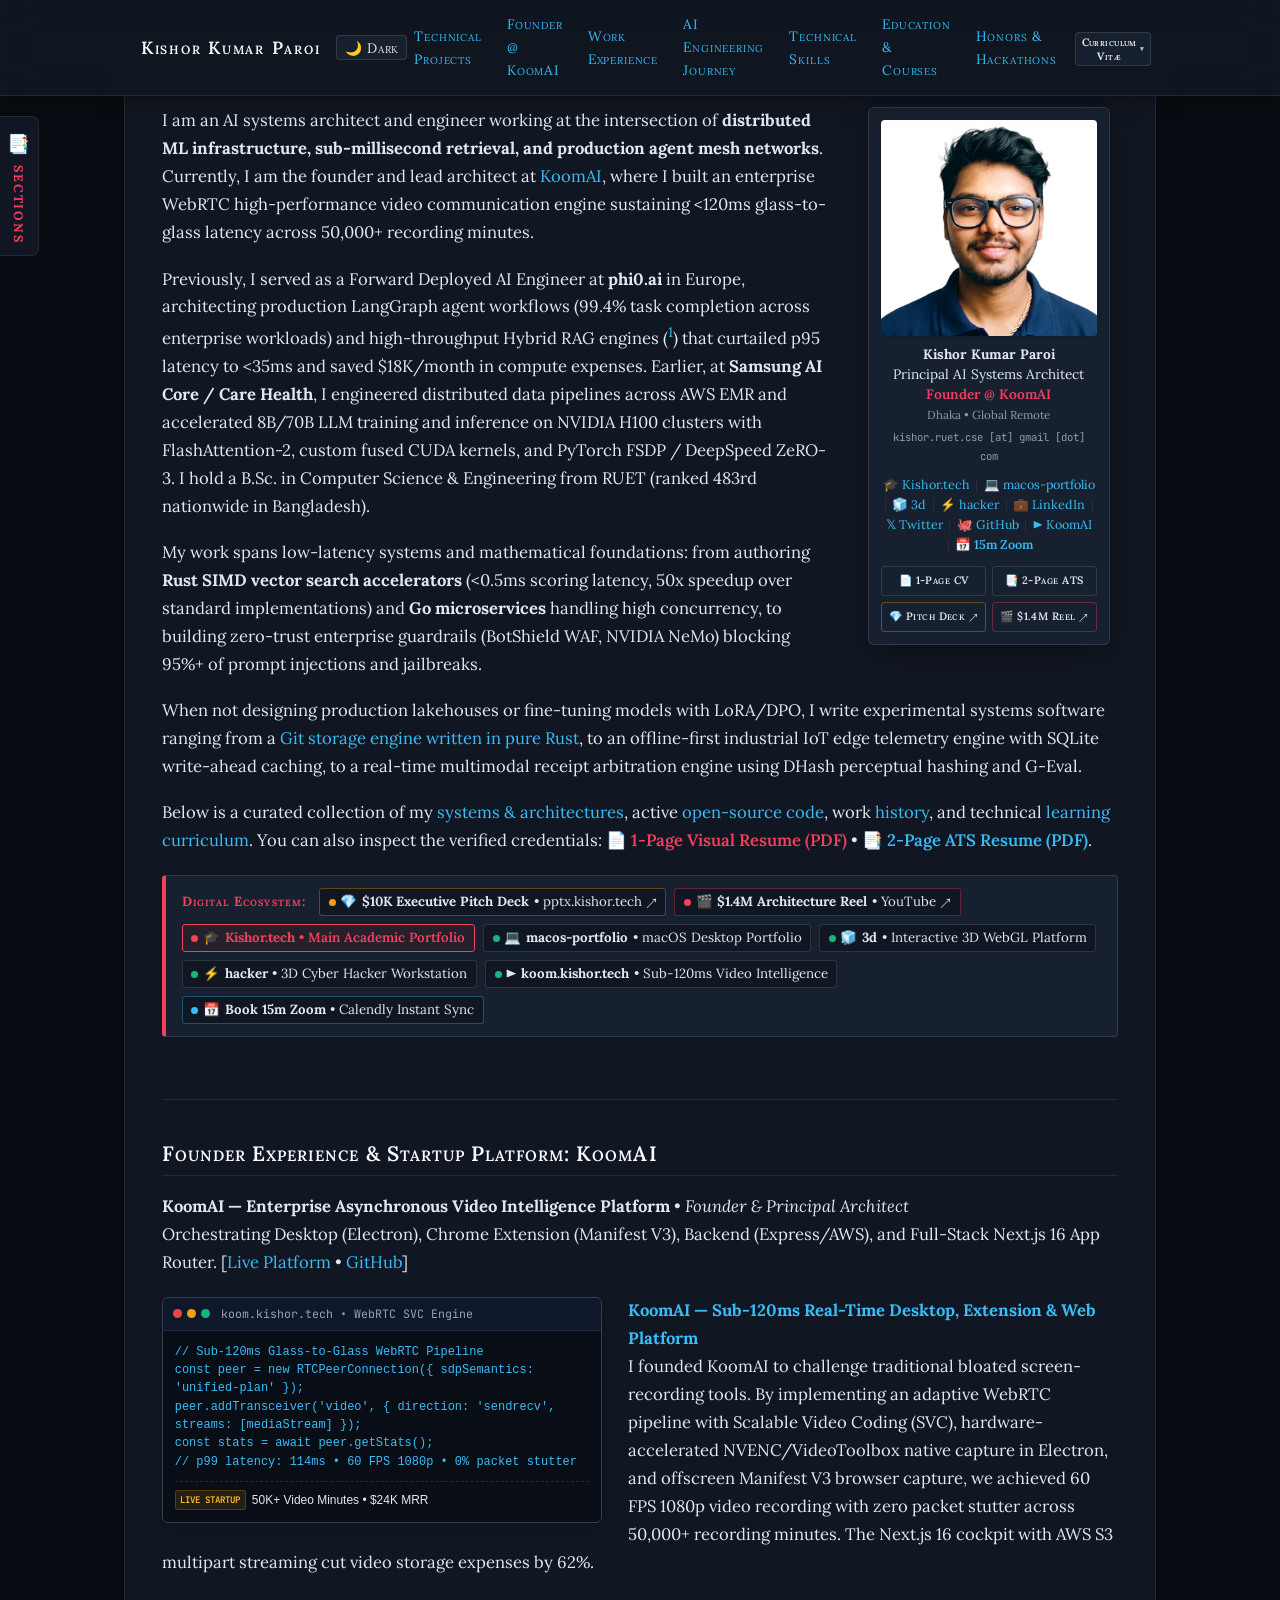
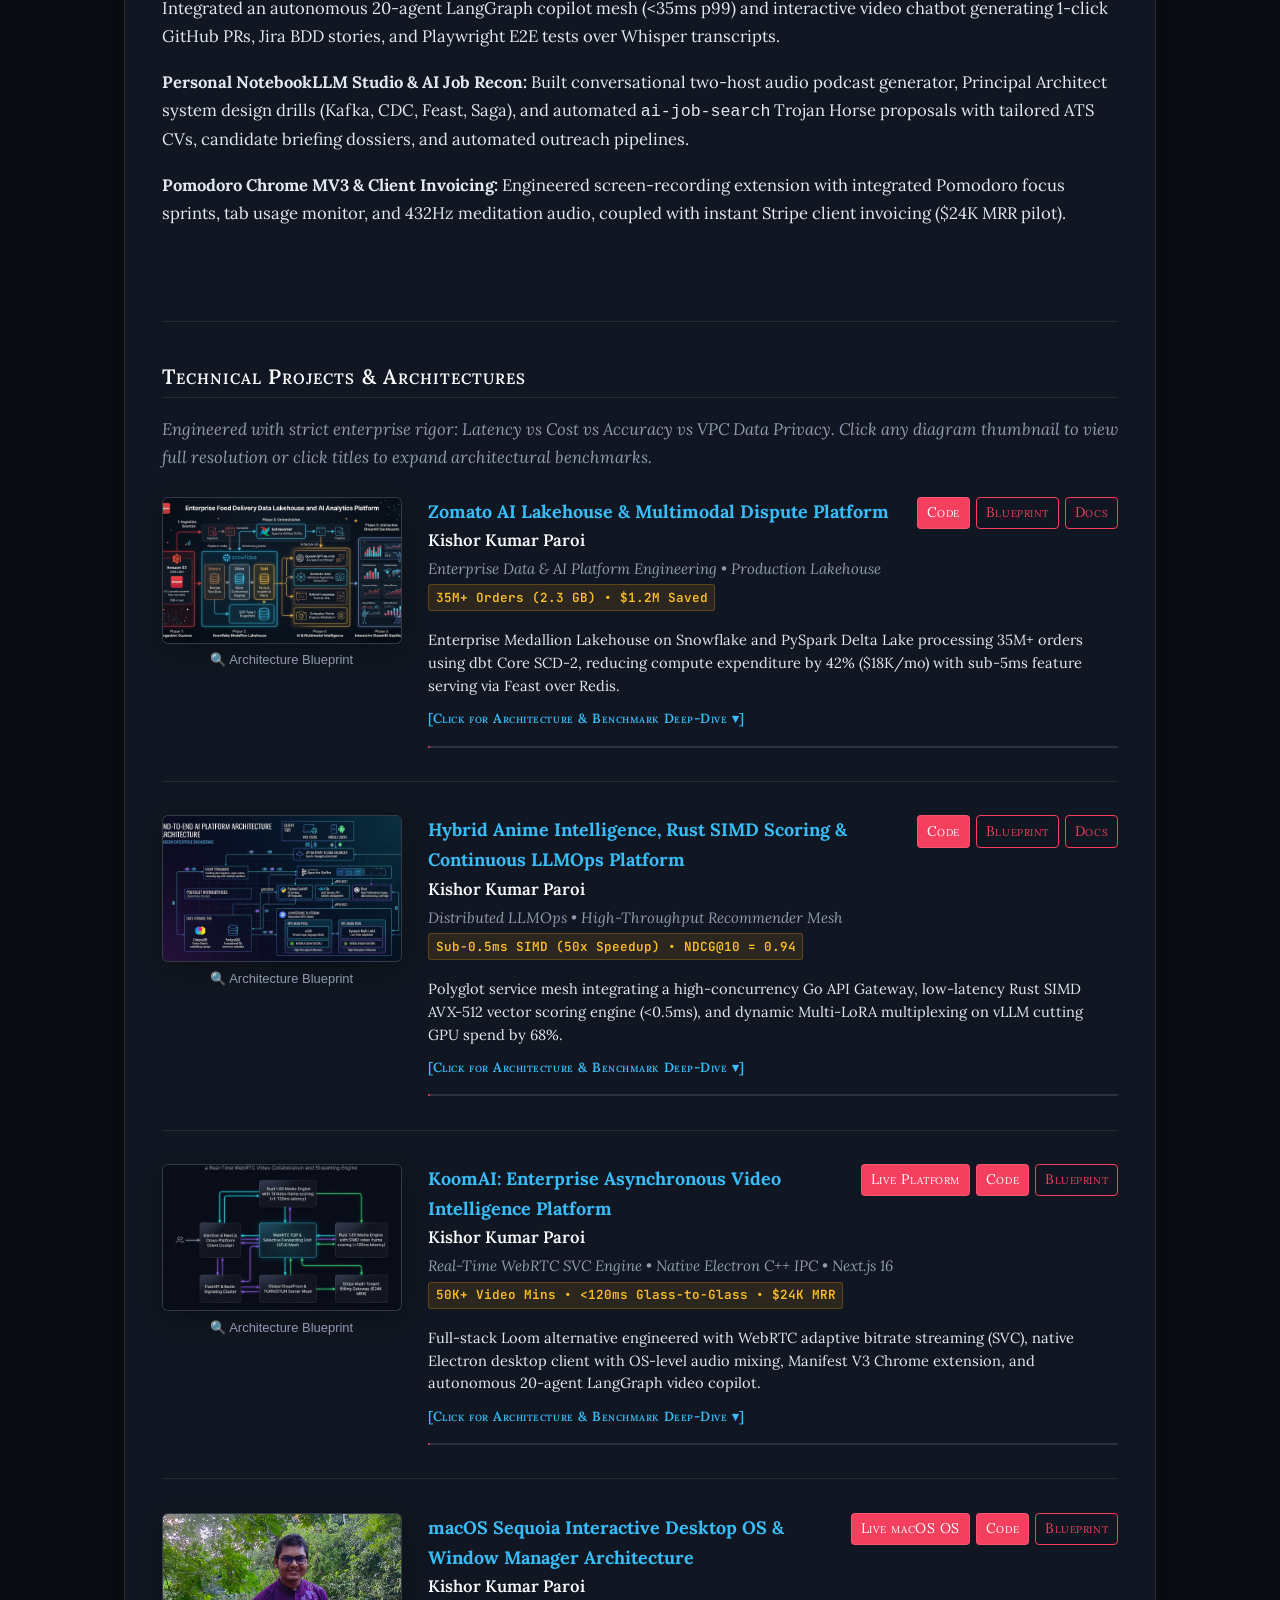
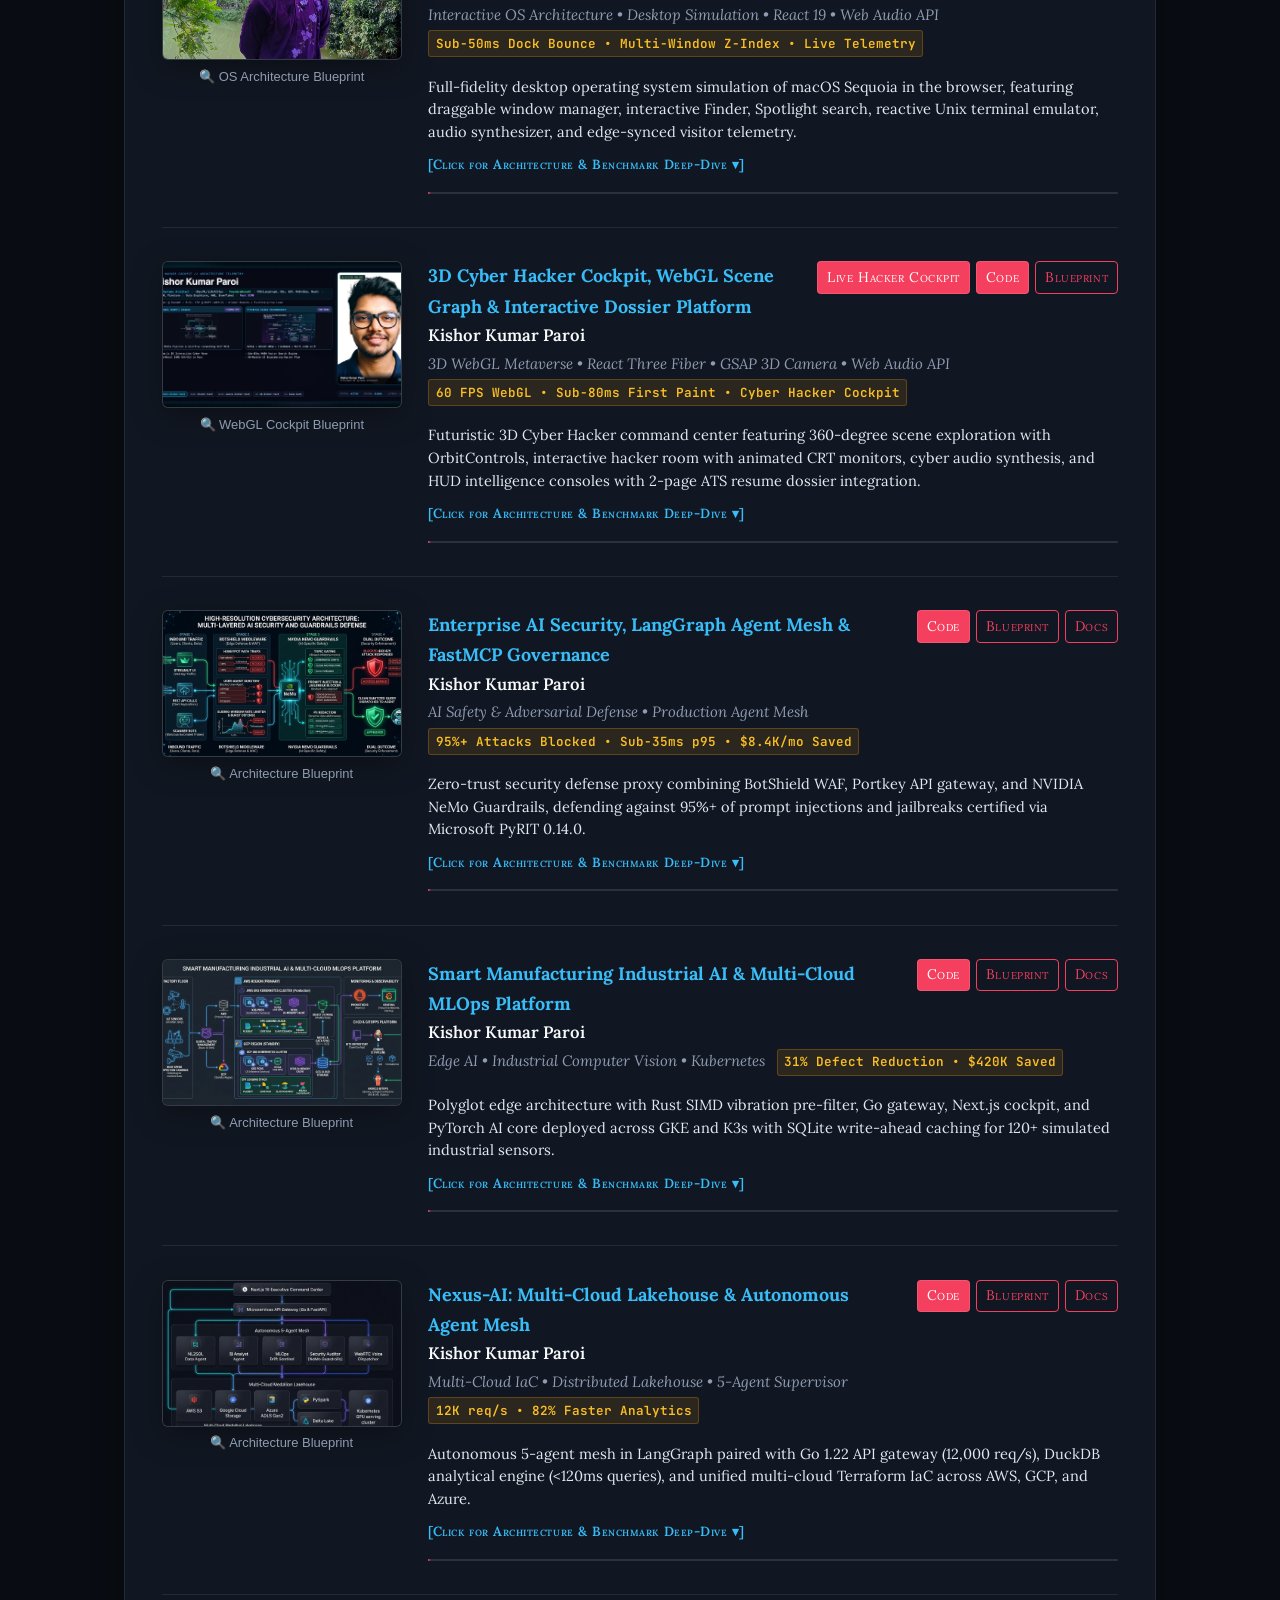
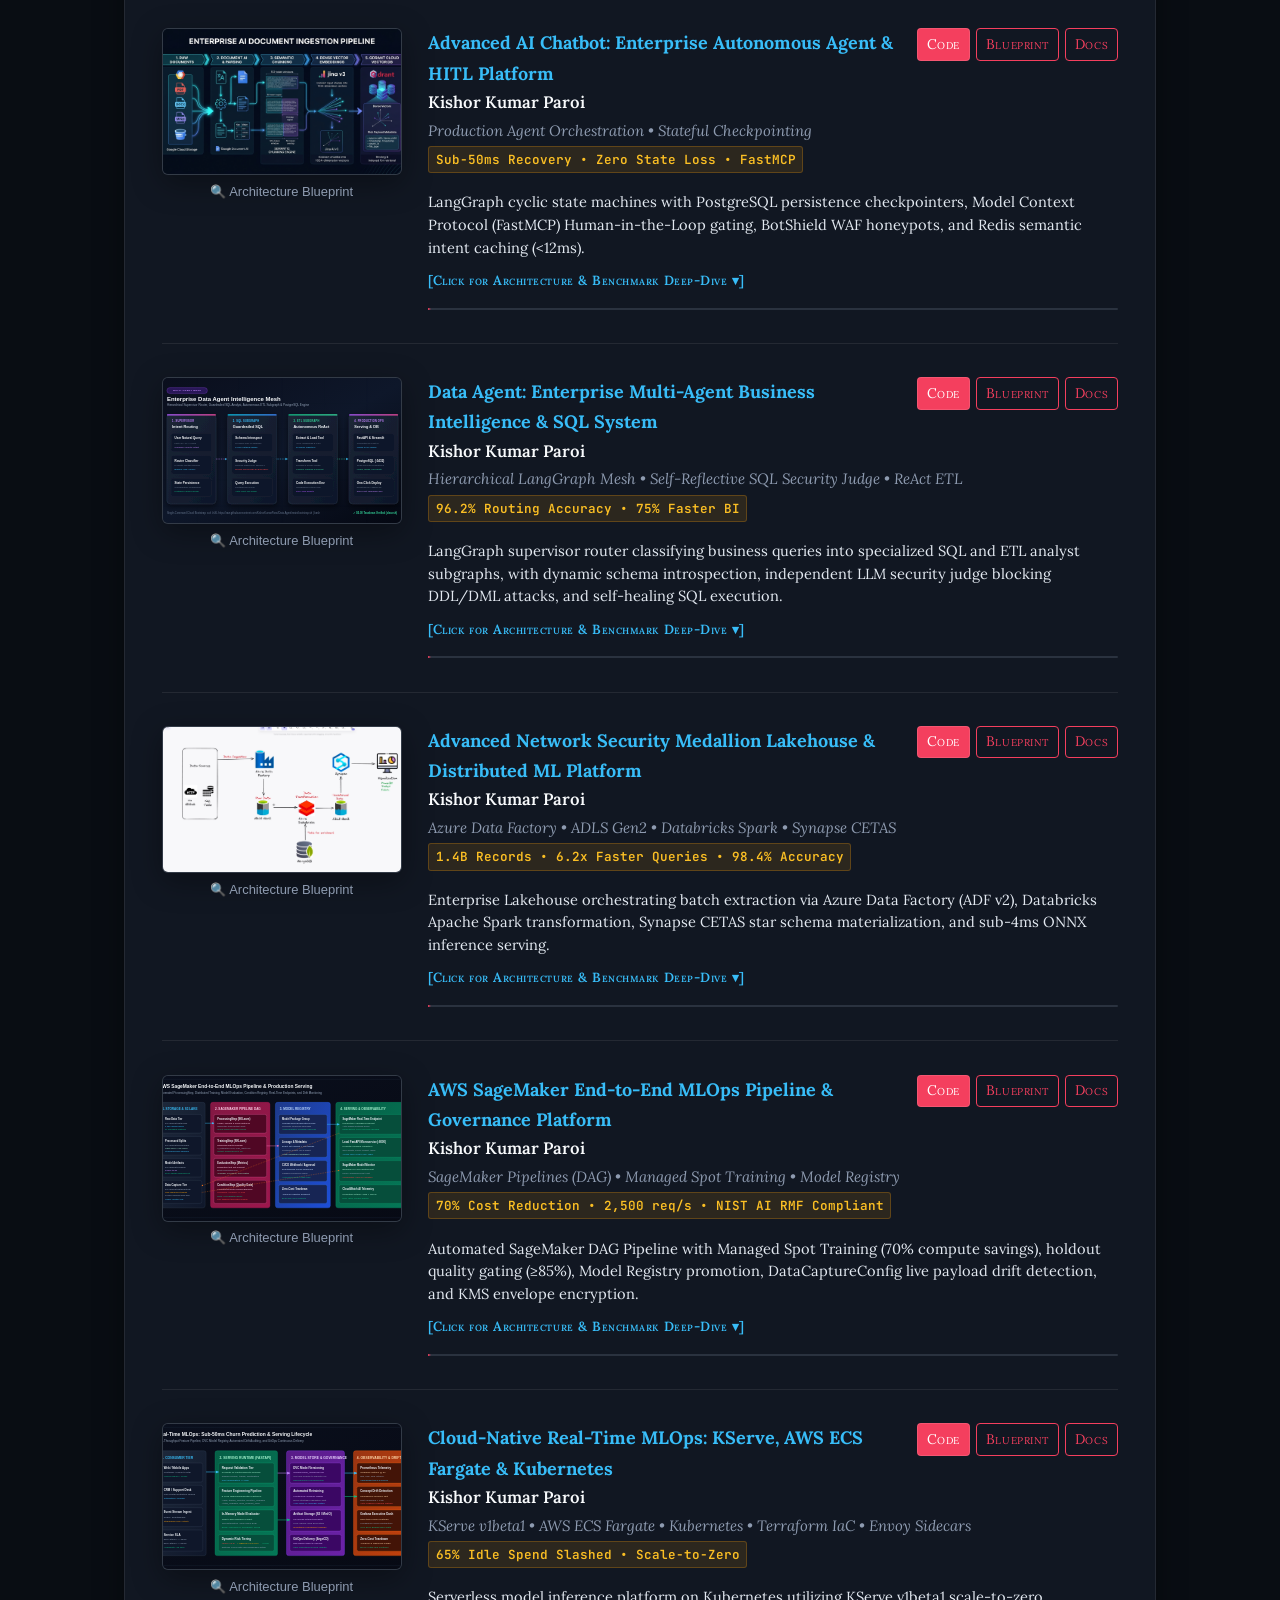
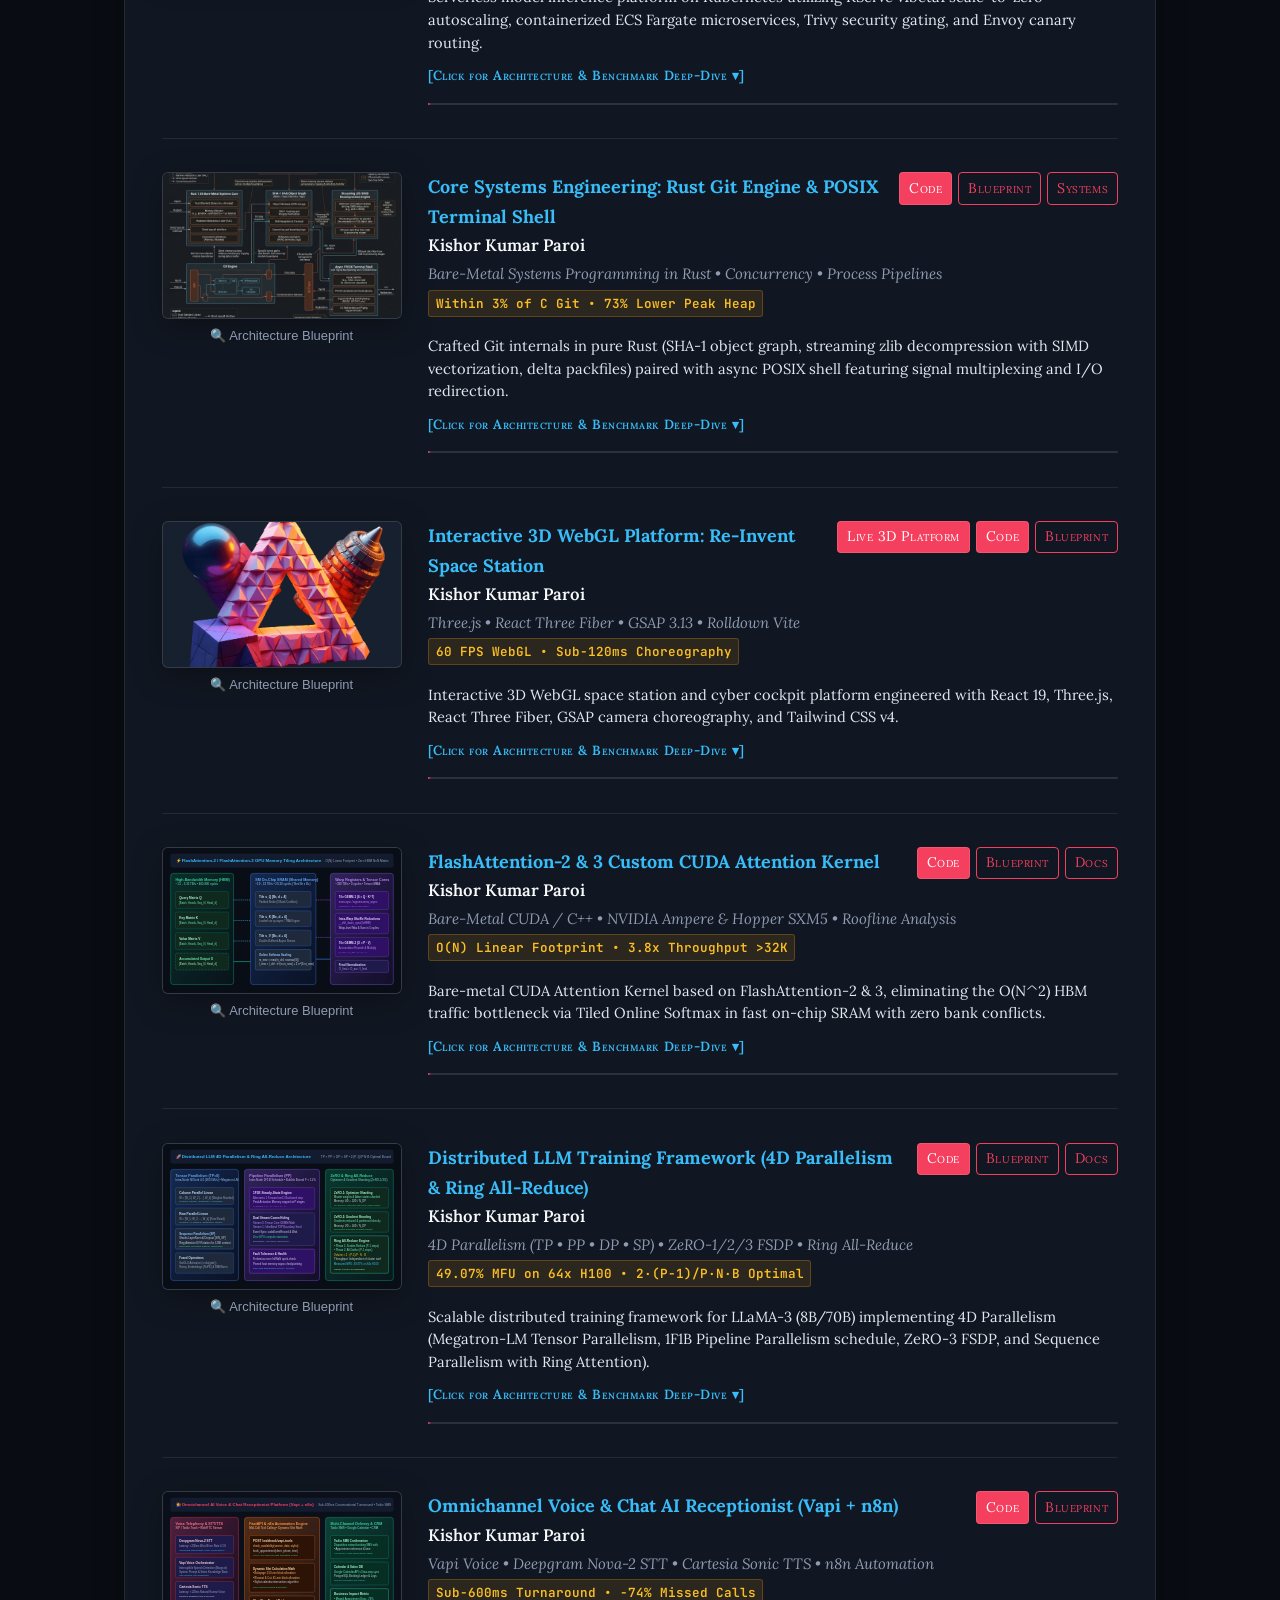
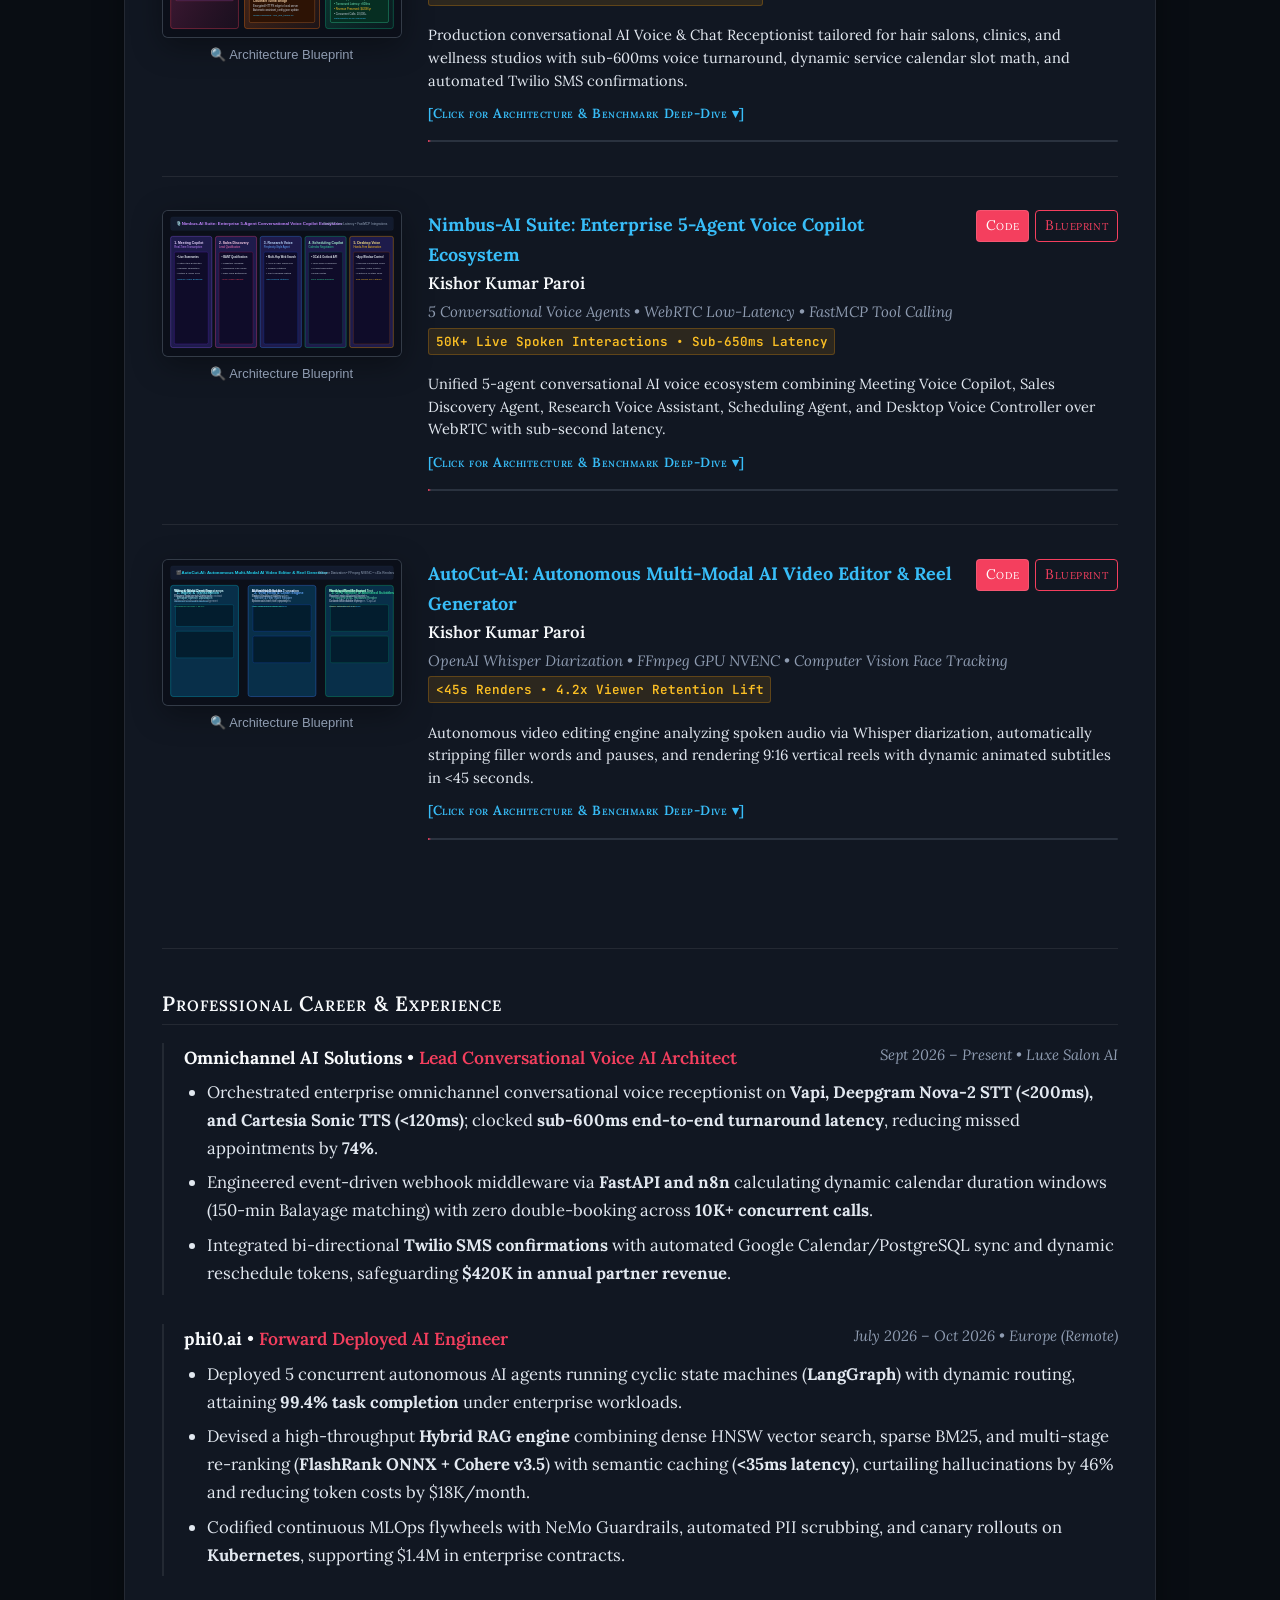
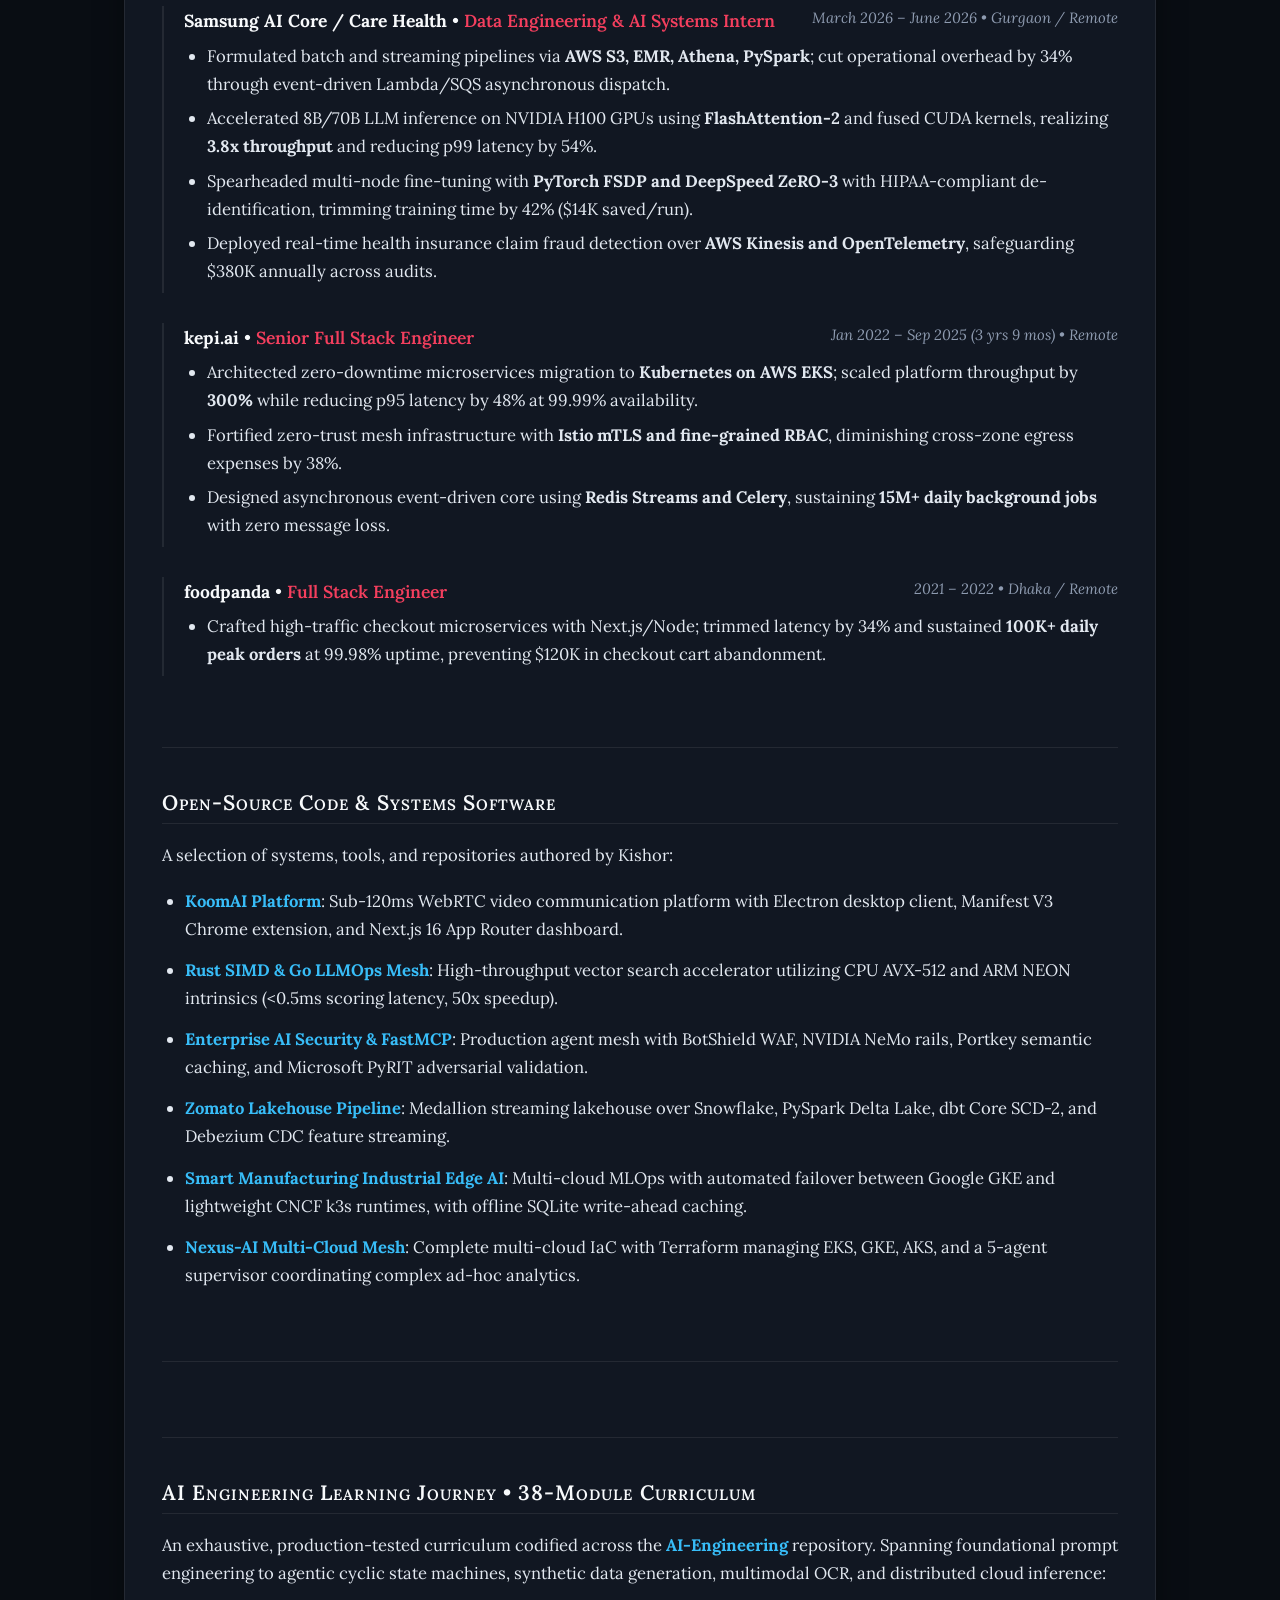
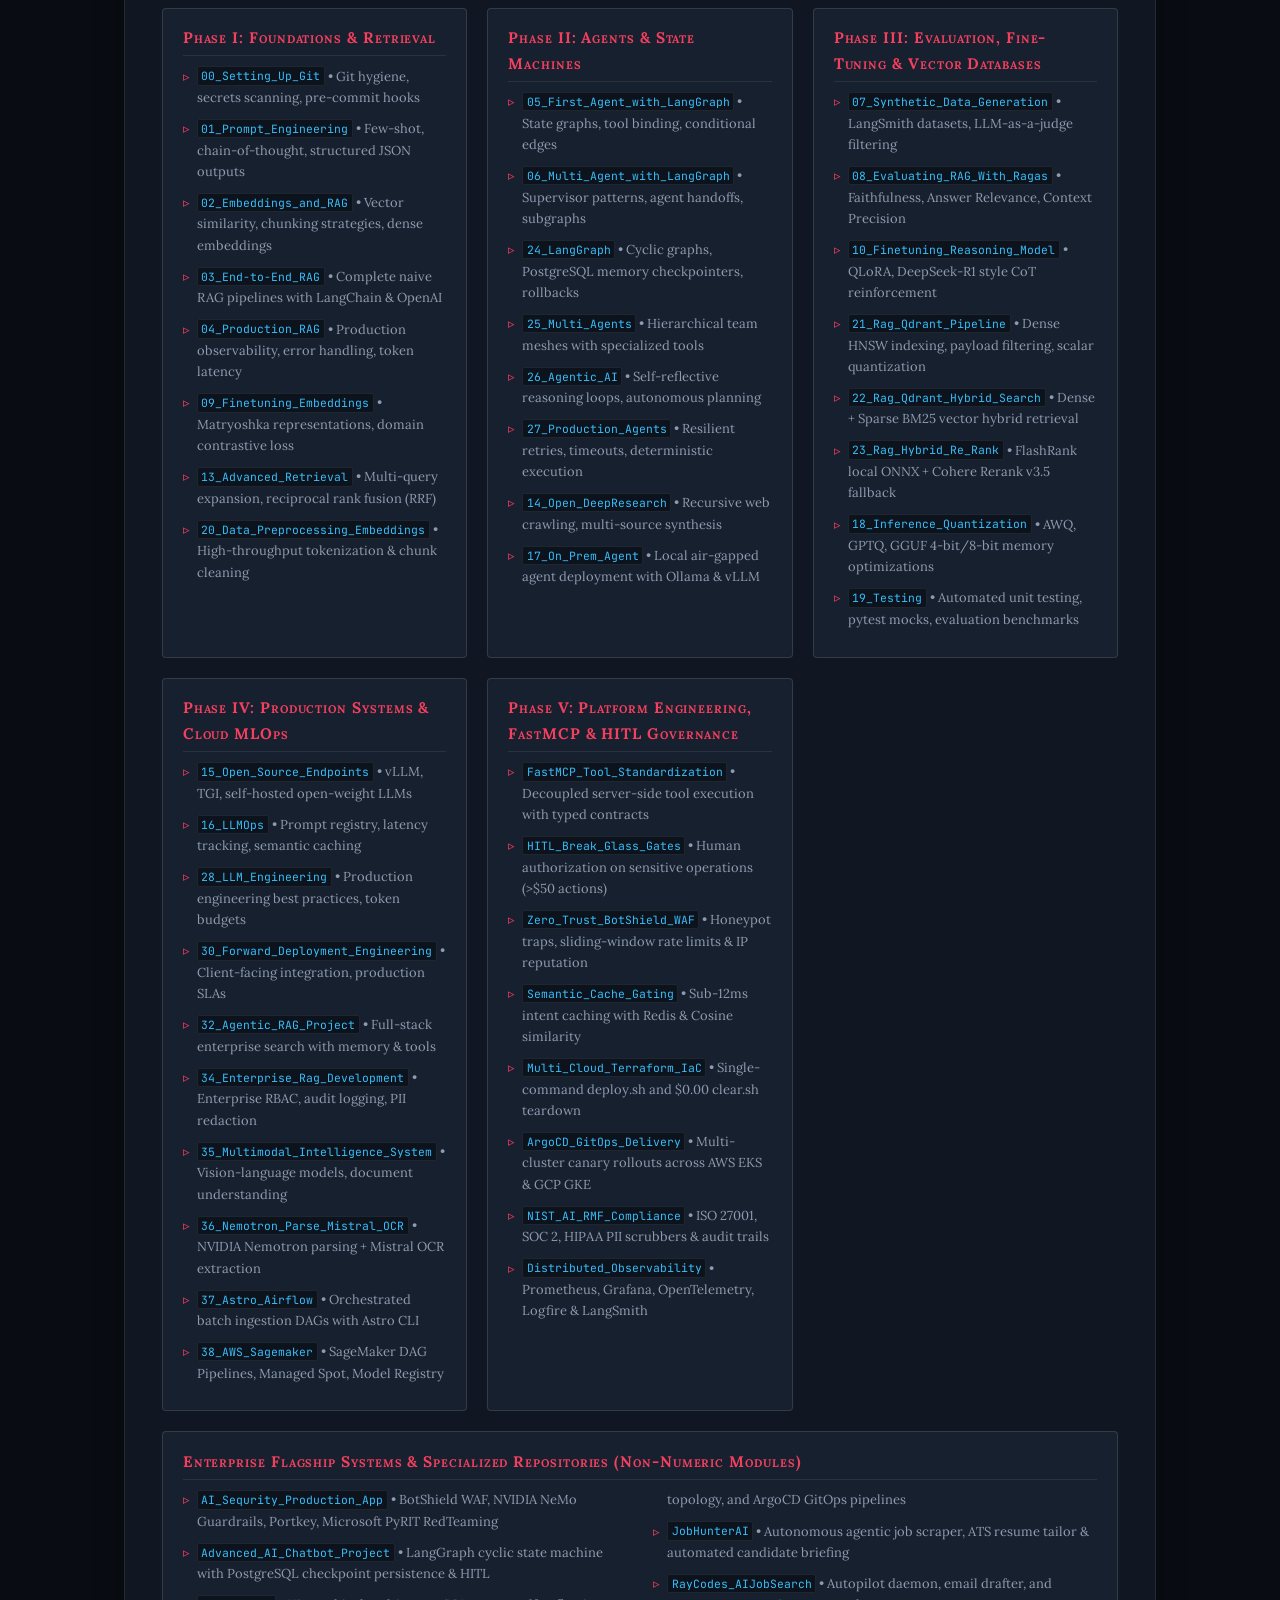
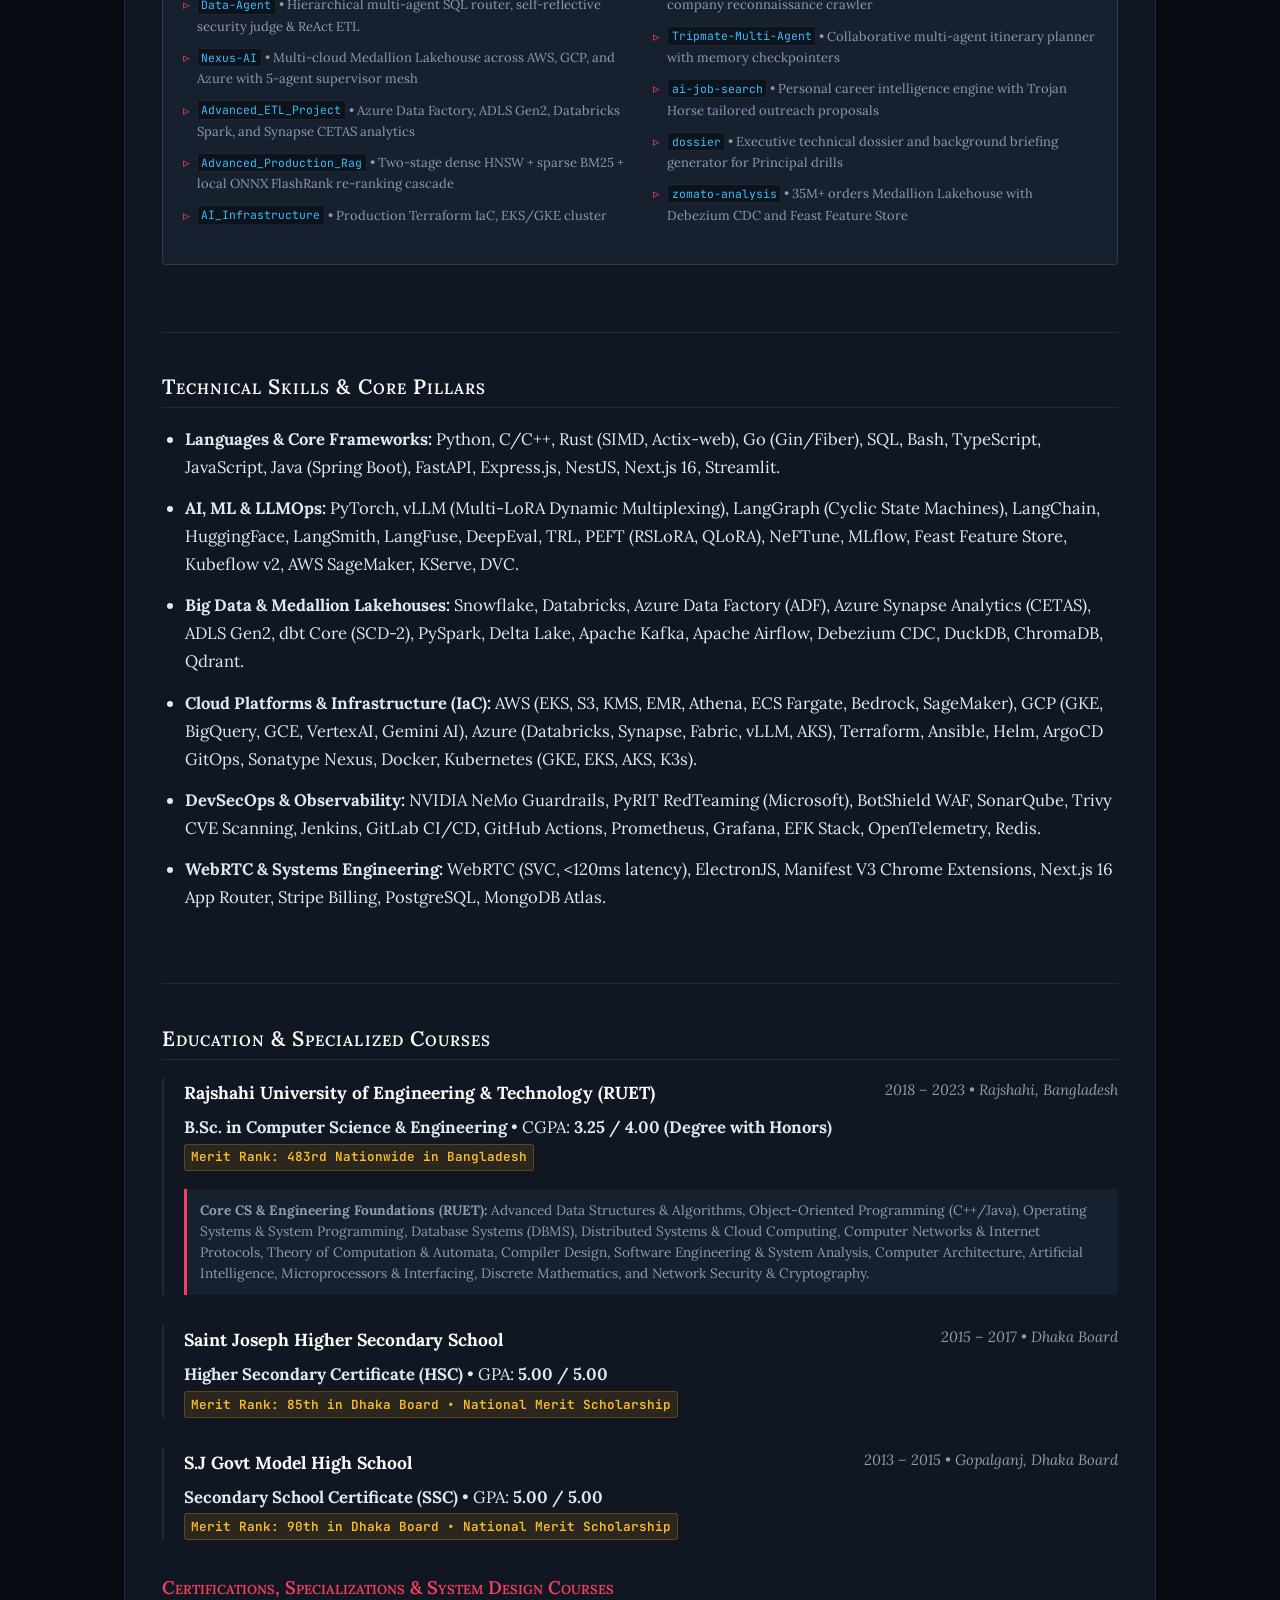
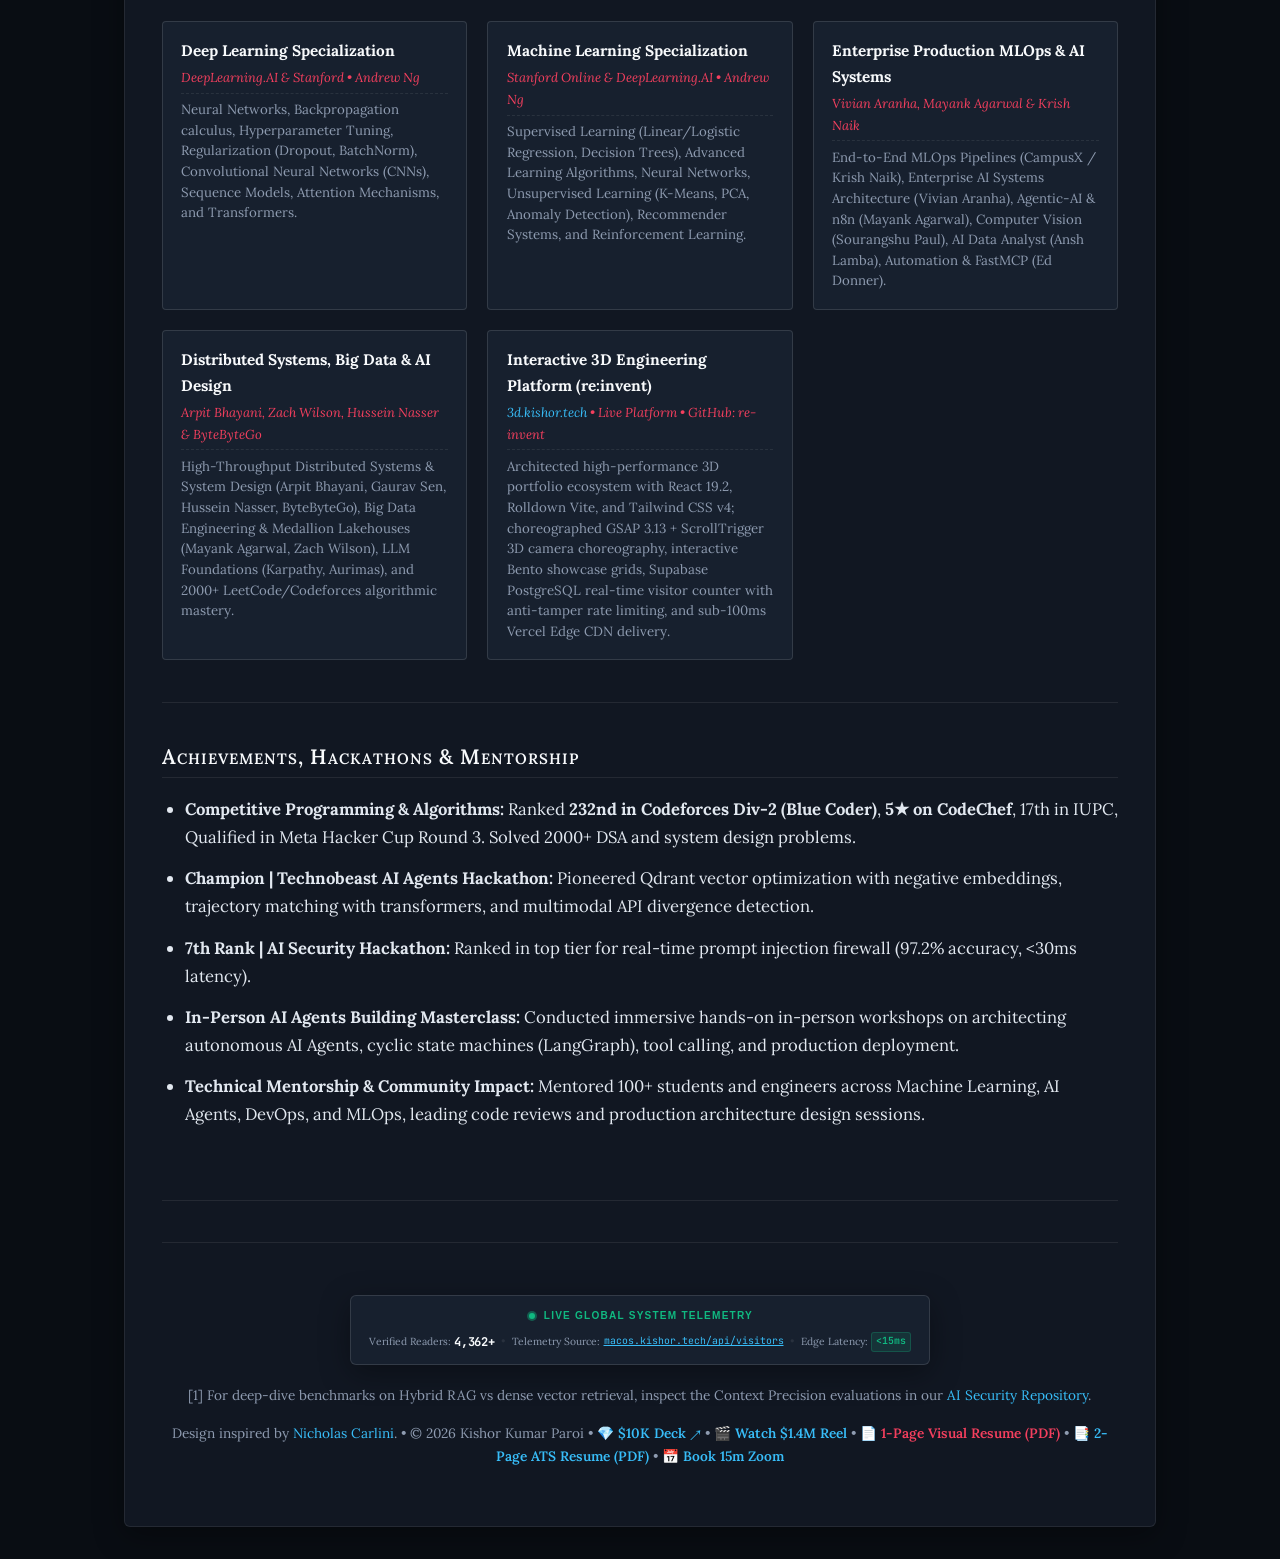
==== index.html @ f2a4ef94 "feat(portfolio): add FlashAttention, Distributed LLM Training, Omnichannel AI, Nimbus-AI, and AutoCu" ====
<!doctype html>
<html lang="en">
  <head>
    <meta charset="UTF-8">
    <title>Kishor Kumar Paroi</title>
    <meta name="description" content="AI Systems Architect | (Dev/ML/LLM/AI)Ops | Founder@KoomAI | FDE(LangGraph, Kubernetes, Kubeflow, GCP, Hybrid RAG&lt;35ms, Agent Mesh, AI Security) | vLLM, Finetune | Data Engineer(Azure, AWS, Databricks, Snowflake) | Rust SIMD">
    <meta name="viewport" content="width=device-width, initial-scale=1.0">

    <!-- Open Graph / WhatsApp / Instagram / LinkedIn / Facebook Meta Tags -->
    <meta property="og:type" content="website">
    <meta property="og:url" content="https://kishor.tech/">
    <meta property="og:title" content="Kishor Kumar Paroi — Principal AI Systems Architect &amp; Founder @ KoomAI">
    <meta property="og:description" content="AI Systems Architect | (Dev/ML/LLM/AI)Ops | Founder@KoomAI | FDE(LangGraph, Kubernetes, Kubeflow, GCP, Hybrid RAG&lt;35ms, Agent Mesh, AI Security) | vLLM, Finetune | Data Engineer(Azure, AWS, Databricks, Snowflake) | Rust SIMD">
    <meta property="og:image" content="https://kishor.tech/og-preview.jpg?v=8">
    <meta property="og:image:secure_url" content="https://kishor.tech/og-preview.jpg?v=8">
    <meta property="og:image:width" content="1200">
    <meta property="og:image:height" content="630">
    <meta property="og:image:alt" content="Kishor Kumar Paroi — Principal AI Systems Architect">
    <meta property="og:site_name" content="Kishor Kumar Paroi Portfolio">

    <!-- Twitter Card Meta Tags -->
    <meta name="twitter:card" content="summary_large_image">
    <meta name="twitter:site" content="@Mr_paroi">
    <meta name="twitter:creator" content="@Mr_paroi">
    <meta name="twitter:title" content="Kishor Kumar Paroi — Principal AI Systems Architect">
    <meta name="twitter:description" content="AI Systems Architect | (Dev/ML/LLM/AI)Ops | Founder@KoomAI | FDE(LangGraph, Kubernetes, Kubeflow, GCP, Hybrid RAG&lt;35ms, Agent Mesh, AI Security) | vLLM, Finetune | Data Engineer(Azure, AWS, Databricks, Snowflake) | Rust SIMD">
    <meta name="twitter:image" content="https://kishor.tech/og-preview.jpg?v=8">

    <!-- High-Performance Network Resource Hints & Preconnects -->
    <link rel="dns-prefetch" href="//fonts.googleapis.com">
    <link rel="dns-prefetch" href="//fonts.gstatic.com">
    <link rel="dns-prefetch" href="//macos.kishor.tech">
    <link rel="dns-prefetch" href="//hacker.kishor.tech">
    <link rel="dns-prefetch" href="//koom.kishor.tech">
    <link rel="dns-prefetch" href="//3d.kishor.tech">
    <link rel="preconnect" href="https://fonts.googleapis.com">
    <link rel="preconnect" href="https://fonts.gstatic.com" crossorigin>
    <link rel="preconnect" href="https://macos.kishor.tech" crossorigin>
    <link rel="preconnect" href="https://hacker.kishor.tech">
    <link rel="preconnect" href="https://koom.kishor.tech">
    <link rel="preconnect" href="https://3d.kishor.tech">

    <!-- Critical Path Resource Preloading (Instant First Contentful Paint) -->
    <link rel="preload" href="style.css" as="style">
    <link rel="preload" href="kishor.jpg" as="image" type="image/jpeg">
    <link rel="preload" href="images/projects/zomato/01_lakehouse_architecture.jpg" as="image" type="image/jpeg">
    <link rel="preload" href="images/projects/macos/01_desktop_os.jpg" as="image" type="image/jpeg">
    <link rel="preload" href="images/projects/hacker/01_hacker_cockpit.jpg" as="image" type="image/jpeg">

    <!-- Instant Resume Document Prefetching for 0ms PDF Latency -->
    <link rel="prefetch" href="resume_single_column.pdf" as="fetch">
    <link rel="prefetch" href="resume.pdf" as="fetch">

    <!-- Aesthetic Old-School Academic Typography (Lora + EB Garamond + JetBrains Mono) -->
    <link href="https://fonts.googleapis.com/css2?family=EB+Garamond:ital,wght@0,400;0,500;0,600;0,700;1,400;1,600&family=Lora:ital,wght@0,400;0,500;0,600;0,700;1,400;1,600&family=JetBrains+Mono:wght@400;500;600&display=swap" rel="stylesheet">
    <link rel="stylesheet" href="style.css">
    <!-- Immediate Anti-Flash Theme Script -->
    <script>
      (function() {
        try {
          var saved = localStorage.getItem('vantage_theme');
          var theme = saved ? saved : 'dark';
          document.documentElement.setAttribute('data-theme', theme);
          document.documentElement.className = theme;
        } catch(e) {
          document.documentElement.setAttribute('data-theme', 'dark');
          document.documentElement.className = 'dark';
        }
      })();
    </script>
  </head>
  <body>
    <!-- Top Navigation Header -->
    <header class="topouter">
      <div class="top">
        <div class="title">
          <a href="#about" class="site-title-link">Kishor Kumar Paroi</a>
          <button id="themeToggle" class="theme-toggle-btn" type="button" aria-label="Toggle Dark / Light Theme" title="Switch Theme">
            <span class="theme-icon-dark">🌙 Dark</span>
            <span class="theme-icon-light">☀️ Light</span>
          </button>
        </div>
        <div class="links">
          <div class="bars">
            <label for="mobilelinks" aria-label="Toggle Navigation Menu">
              <div class="bar"></div>
              <div class="bar"></div>
              <div class="bar"></div>
            </label>
          </div>
          <input type="checkbox" id="mobilelinks">
          <div class="dropdown fancy">
            <nav>
              <a href="#projects">Technical Projects</a>
              <a href="#founder">Founder @ KoomAI</a>
              <a href="#experience">Work Experience</a>
              <a href="#journey">AI Engineering Journey</a>
              <a href="#skills">Technical Skills</a>
              <a href="#education">Education &amp; Courses</a>
              <a href="#achievements">Honors &amp; Hackathons</a>
              <!-- Compact & Click-Only Curriculum Vitæ Dropdown -->
              <div class="nav-dropdown" id="resumeDropdown">
                <button class="nav-dropbtn" type="button" aria-haspopup="true" aria-expanded="false" id="resumeMenuTrigger" title="Curriculum Vitæ">
                  Curriculum Vitæ <span class="drop-arrow" aria-hidden="true">▾</span>
                </button>
                <div class="nav-dropdown-menu" role="menu" aria-labelledby="resumeMenuTrigger">
                  <a href="resume.pdf" target="_blank" rel="noopener" class="nav-dropdown-item" role="menuitem">
                    <span>1-Page CV</span>
                    <span class="nav-item-badge">PDF</span>
                  </a>
                  <a href="resume_single_column.pdf" target="_blank" rel="noopener" class="nav-dropdown-item" role="menuitem">
                    <span>2-Page ATS</span>
                    <span class="nav-item-badge">PDF</span>
                  </a>
                  <div class="nav-dropdown-divider"></div>
                  <a href="https://pptx.kishor.tech" target="_blank" rel="noopener" class="nav-dropdown-item" role="menuitem">
                    <span>$10K Deck</span>
                    <span class="nav-item-badge badge-accent">DECK ↗</span>
                  </a>
                  <a href="https://www.youtube.com/watch?v=mqX-2FW3o0Q" target="_blank" rel="noopener" class="nav-dropdown-item" role="menuitem">
                    <span>$1.4M Reel</span>
                    <span class="nav-item-badge badge-reel">REEL ↗</span>
                  </a>
                  <div class="nav-dropdown-divider"></div>
                  <a href="https://calendly.com/kishor-ruet-cse/15min" target="_blank" rel="noopener" class="nav-dropdown-item" role="menuitem">
                    <span>15m Zoom</span>
                    <span class="nav-item-badge badge-sync">SYNC ↗</span>
                  </a>
                </div>
              </div>
            </nav>
          </div>
        </div>
        <div style="clear: both"></div>
      </div>
    </header>

    <!-- Side Sticky Left Navigation: Outside Hover Drawer (Does not overlap text) -->
    <nav id="leftnav" class="hover-drawer" aria-label="Quick Section Jumper">
      <div class="drawer-peek-tab" title="Hover to view resume sections">
        <span class="peek-icon">📑</span>
        <span class="peek-text">SECTIONS</span>
      </div>
      <div class="drawer-content">
        <div class="leftnav-header">
          <span class="sub">RESUME SECTIONS</span>
        </div>
        <div id="leftnav-links">
          <a href="#about" class="active">Profile</a>
          <a href="#projects">Technical Projects</a>
          <a href="#founder">Founder @ KoomAI</a>
          <a href="#experience">Work Experience</a>
          <a href="#journey">AI Engineering Journey</a>
          <a href="#skills">Technical Skills</a>
          <a href="#education">Education &amp; Courses</a>
          <a href="#achievements">Achievements</a>
          <a href="resume.pdf" target="_blank" rel="noopener" style="font-weight: 600;">📄 1-Page Visual Resume ↗</a>
          <a href="resume_single_column.pdf" target="_blank" rel="noopener" style="font-weight: 600;">📑 2-Page ATS Resume ↗</a>
        </div>
      </div>
    </nav>

    <!-- Main Container -->
    <main class="container">
      <div class="outer">
        <div class="boxed">
          <div class="inner">

            <!-- Desktop Right Profile Card -->
            <aside class="rightouter">
              <div class="rightinner">
                <div class="rightelement">
                  <img src="kishor.jpg" alt="Photograph of Kishor Kumar Paroi" width="300" height="300">
                  <div class="card-caption fancy">
                    <strong>Kishor Kumar Paroi</strong><br>
                    <span>Principal AI Systems Architect</span><br>
                    <span class="role-affiliation">Founder @ KoomAI</span><br>
                    <span class="location-tag">Dhaka &bull; Global Remote</span><br>
                    <span class="email-text">kishor.ruet.cse [at] gmail [dot] com</span>
                    <div class="card-social-links">
                      <a href="https://kishor.tech/" target="_blank" rel="noopener">🎓 Kishor.tech</a>
                      <span class="sep">|</span>
                      <a href="https://macos.kishor.tech" target="_blank" rel="noopener">💻 macos-portfolio</a>
                      <span class="sep">|</span>
                      <a href="https://3d.kishor.tech" target="_blank" rel="noopener">🧊 3d</a>
                      <span class="sep">|</span>
                      <a href="https://hacker.kishor.tech" target="_blank" rel="noopener">⚡ hacker</a>
                      <span class="sep">|</span>
                      <a href="https://linkedin.com/in/kishor-kumar-paroi-b06344166" target="_blank" rel="noopener">💼 LinkedIn</a>
                      <span class="sep">|</span>
                      <a href="https://x.com/Mr_paroi" target="_blank" rel="noopener">𝕏 Twitter</a>
                      <span class="sep">|</span>
                      <a href="https://github.com/KishorKumarParoi" target="_blank" rel="noopener">🐙 GitHub</a>
                      <span class="sep">|</span>
                      <a href="https://koom.kishor.tech/" target="_blank" rel="noopener">▶ KoomAI</a>
                      <span class="sep">|</span>
                      <a href="https://calendly.com/kishor-ruet-cse/15min" target="_blank" rel="noopener" style="color: var(--accent-link); font-weight: 600;">📅 15m Zoom</a>
                    </div>
                    <div class="cv-quick-grid">
                      <a href="resume.pdf" target="_blank" rel="noopener" class="cv-quick-btn" title="View 1-Page Visual CV">
                        <span>📄 1-Page CV</span>
                      </a>
                      <a href="resume_single_column.pdf" target="_blank" rel="noopener" class="cv-quick-btn" title="View 2-Page ATS Resume">
                        <span>📑 2-Page ATS</span>
                      </a>
                      <a href="https://pptx.kishor.tech" target="_blank" rel="noopener" class="cv-quick-btn cv-featured-deck" title="View $10K Executive Pitch Deck">
                        <span>💎 Pitch Deck ↗</span>
                      </a>
                      <a href="https://www.youtube.com/watch?v=mqX-2FW3o0Q" target="_blank" rel="noopener" class="cv-quick-btn cv-featured-reel" title="Watch $1.4M Architecture Reel">
                        <span>🎬 $1.4M Reel ↗</span>
                      </a>
                    </div>
                  </div>
                </div>
              </div>
            </aside>

            <!-- Mobile Contact Header -->
            <div class="contact">
              <img src="kishor.jpg" alt="Photograph of Kishor Kumar Paroi" width="160" height="160">
              <div class="card-caption fancy">
                <strong>Kishor Kumar Paroi</strong><br>
                <span>Principal AI Systems Architect & Founder @ KoomAI</span><br>
                <span class="email-text">kishor.ruet.cse [at] gmail [dot] com</span><br>
                <div style="margin-top: 0.3em; margin-bottom: 0.5em;">
                  <a href="https://kishor.tech/" target="_blank" rel="noopener">🎓 Kishor.tech</a> |
                  <a href="https://macos.kishor.tech" target="_blank" rel="noopener">💻 macos-portfolio</a> |
                  <a href="https://3d.kishor.tech" target="_blank" rel="noopener">🧊 3d</a> |
                  <a href="https://hacker.kishor.tech" target="_blank" rel="noopener">⚡ hacker</a> |
                  <a href="https://linkedin.com/in/kishor-kumar-paroi-b06344166" target="_blank" rel="noopener">💼 LinkedIn</a> |
                  <a href="https://x.com/Mr_paroi" target="_blank" rel="noopener">𝕏 Twitter</a> |
                  <a href="https://github.com/KishorKumarParoi" target="_blank" rel="noopener">🐙 GitHub</a> |
                  <a href="https://koom.kishor.tech/" target="_blank" rel="noopener">▶ KoomAI</a> |
                  <a href="https://calendly.com/kishor-ruet-cse/15min" target="_blank" rel="noopener" style="color: var(--accent-link); font-weight: 600;">📅 15m Zoom</a>
                </div>
                <div class="cv-quick-grid" style="max-width: 320px; margin: 0.85em auto 0 auto;">
                  <a href="resume.pdf" target="_blank" rel="noopener" class="cv-quick-btn">
                    <span>📄 1-Page CV</span>
                  </a>
                  <a href="resume_single_column.pdf" target="_blank" rel="noopener" class="cv-quick-btn">
                    <span>📑 2-Page ATS</span>
                  </a>
                  <a href="https://pptx.kishor.tech" target="_blank" rel="noopener" class="cv-quick-btn cv-featured-deck">
                    <span>💎 Pitch Deck ↗</span>
                  </a>
                  <a href="https://www.youtube.com/watch?v=mqX-2FW3o0Q" target="_blank" rel="noopener" class="cv-quick-btn cv-featured-reel">
                    <span>🎬 $1.4M Reel ↗</span>
                  </a>
                </div>
              </div>
            </div>

            <!-- Lead Bio Section -->
            <section id="about">
              <p>
                I am an AI systems architect and engineer working at the intersection of
                <strong>distributed ML infrastructure, sub-millisecond retrieval, and production agent mesh networks</strong>.
                Currently, I am the founder and lead architect at <a href="https://koom.kishor.tech/" target="_blank" rel="noopener">KoomAI</a>,
                where I built an enterprise WebRTC high-performance video communication engine sustaining &lt;120ms glass-to-glass latency across 50,000+ recording minutes.
              </p>

              <p>
                Previously, I served as a Forward Deployed AI Engineer at <strong>phi0.ai</strong> in Europe, architecting production LangGraph agent workflows (99.4% task completion across enterprise workloads) and high-throughput Hybrid RAG engines
                (<sup><a href="#rag-footnote" id="ref-rag">1</a></sup>)
                that curtailed p95 latency to &lt;35ms and saved $18K/month in compute expenses.
                Earlier, at <strong>Samsung AI Core / Care Health</strong>, I engineered distributed data pipelines across AWS EMR and accelerated 8B/70B LLM training and inference on NVIDIA H100 clusters with FlashAttention-2, custom fused CUDA kernels, and PyTorch FSDP / DeepSpeed ZeRO-3.
                I hold a B.Sc. in Computer Science & Engineering from RUET (ranked 483rd nationwide in Bangladesh).
              </p>

              <p>
                My work spans low-latency systems and mathematical foundations: from authoring <strong>Rust SIMD vector search accelerators</strong> (&lt;0.5ms scoring latency, 50x speedup over standard implementations) and <strong>Go microservices</strong> handling high concurrency, to building zero-trust enterprise guardrails (BotShield WAF, NVIDIA NeMo) blocking 95%+ of prompt injections and jailbreaks.
              </p>

              <p>
                When not designing production lakehouses or fine-tuning models with LoRA/DPO, I write experimental systems software ranging from
                a <a href="https://github.com/KishorKumarParoi" target="_blank" rel="noopener">Git storage engine written in pure Rust</a>,
                to an offline-first industrial IoT edge telemetry engine with SQLite write-ahead caching,
                to a real-time multimodal receipt arbitration engine using DHash perceptual hashing and G-Eval.
              </p>

              <p>
                Below is a curated collection of my <a href="#projects">systems &amp; architectures</a>,
                active <a href="#code">open-source code</a>,
                work <a href="#experience">history</a>,
                and technical <a href="#journey">learning curriculum</a>.
                You can also inspect the verified credentials:
                <a href="resume.pdf" target="_blank" rel="noopener" style="font-weight: 600; color: var(--accent-burgundy);">📄 1-Page Visual Resume (PDF)</a>
                &bull;
                <a href="resume_single_column.pdf" target="_blank" rel="noopener" style="font-weight: 600; color: var(--accent-link);">📑 2-Page ATS Resume (PDF)</a>.
              </p>
              <!-- Live Digital Ecosystem Navigation -->
              <div class="ecosystem-banner">
                <span class="ecosystem-label">Digital Ecosystem:</span>
                <a href="https://pptx.kishor.tech" target="_blank" rel="noopener" class="eco-tag eco-tag-deck">
                  <span class="eco-dot eco-dot-deck"></span>💎 <strong>$10K Executive Pitch Deck</strong> &bull; pptx.kishor.tech ↗
                </a>
                <a href="https://www.youtube.com/watch?v=mqX-2FW3o0Q" target="_blank" rel="noopener" class="eco-tag eco-tag-reel">
                  <span class="eco-dot eco-dot-reel"></span>🎬 <strong>$1.4M Architecture Reel</strong> &bull; YouTube ↗
                </a>
                <a href="https://kishor.tech" class="eco-tag active">
                  <span class="eco-dot active"></span>🎓 <strong>Kishor.tech</strong> &bull; Main Academic Portfolio
                </a>
                <a href="https://macos.kishor.tech" target="_blank" rel="noopener" class="eco-tag">
                  <span class="eco-dot"></span>💻 <strong>macos-portfolio</strong> &bull; macOS Desktop Portfolio
                </a>
                <a href="https://3d.kishor.tech" target="_blank" rel="noopener" class="eco-tag">
                  <span class="eco-dot"></span>🧊 <strong>3d</strong> &bull; Interactive 3D WebGL Platform
                </a>
                <a href="https://hacker.kishor.tech" target="_blank" rel="noopener" class="eco-tag">
                  <span class="eco-dot"></span>⚡ <strong>hacker</strong> &bull; 3D Cyber Hacker Workstation
                </a>
                <a href="https://koom.kishor.tech" target="_blank" rel="noopener" class="eco-tag">
                  <span class="eco-dot"></span>▶ <strong>koom.kishor.tech</strong> &bull; Sub-120ms Video Intelligence
                </a>
                <a href="https://calendly.com/kishor-ruet-cse/15min" target="_blank" rel="noopener" class="eco-tag eco-tag-sync">
                  <span class="eco-dot eco-dot-sync"></span>📅 <strong>Book 15m Zoom</strong> &bull; Calendly Instant Sync
                </a>
              </div>

            </section>

            <div style="clear: both"></div>

            <hr class="vintage-divider">

            <!-- Founder Experience & Startup Platform: KoomAI -->
            <section id="founder">
              <div class="section-heading">Founder Experience &amp; Startup Platform: KoomAI</div>
              <p style="margin-bottom: 1.2em;">
                <strong>KoomAI — Enterprise Asynchronous Video Intelligence Platform</strong> &bull; <em>Founder &amp; Principal Architect</em><br>
                Orchestrating Desktop (Electron), Chrome Extension (Manifest V3), Backend (Express/AWS), and Full-Stack Next.js 16 App Router.
                [<a href="https://koom.kishor.tech/" target="_blank" rel="noopener">Live Platform</a> &bull; <a href="https://github.com/KishorKumarParoi/Koom-AI" target="_blank" rel="noopener">GitHub</a>]
              </p>

              <!-- Item 1: KoomAI Video Engine -->
              <article class="media-feature">
                <div class="video-container left-media">
                  <div class="video-mockup">
                    <div class="mockup-header">
                      <span class="dot red"></span><span class="dot yellow"></span><span class="dot green"></span>
                      <span class="mockup-title">koom.kishor.tech &bull; WebRTC SVC Engine</span>
                    </div>
                    <div class="mockup-screen">
                      <div class="code-preview">
                        <code>// Sub-120ms Glass-to-Glass WebRTC Pipeline<br>
const peer = new RTCPeerConnection({ sdpSemantics: 'unified-plan' });<br>
peer.addTransceiver('video', { direction: 'sendrecv', streams: [mediaStream] });<br>
const stats = await peer.getStats();<br>
// p99 latency: 114ms &bull; 60 FPS 1080p &bull; 0% packet stutter</code>
                      </div>
                      <div class="mockup-badge"><span class="award">LIVE STARTUP</span> 50K+ Video Minutes &bull; $24K MRR</div>
                    </div>
                  </div>
                </div>
                <div class="media-body">
                  <p>
                    <strong><a href="https://koom.kishor.tech/" target="_blank" rel="noopener">KoomAI — Sub-120ms Real-Time Desktop, Extension &amp; Web Platform</a></strong>
                    <br>
                    I founded KoomAI to challenge traditional bloated screen-recording tools. By implementing an adaptive WebRTC pipeline with Scalable Video Coding (SVC), hardware-accelerated NVENC/VideoToolbox native capture in Electron, and offscreen Manifest V3 browser capture, we achieved 60 FPS 1080p video recording with zero packet stutter across 50,000+ recording minutes.
                    The Next.js 16 cockpit with AWS S3 multipart streaming cut video storage expenses by 62%.
                  </p>
                  <p>
                    Integrated an autonomous 20-agent LangGraph copilot mesh (<35ms p99) and interactive video chatbot generating 1-click GitHub PRs, Jira BDD stories, and Playwright E2E tests over Whisper transcripts.
                  </p>
                  <p>
                    <strong>Personal NotebookLLM Studio &amp; AI Job Recon:</strong> Built conversational two-host audio podcast generator, Principal Architect system design drills (Kafka, CDC, Feast, Saga), and automated <code>ai-job-search</code> Trojan Horse proposals with tailored ATS CVs, candidate briefing dossiers, and automated outreach pipelines.
                  </p>
                  <p>
                    <strong>Pomodoro Chrome MV3 &amp; Client Invoicing:</strong> Engineered screen-recording extension with integrated Pomodoro focus sprints, tab usage monitor, and 432Hz meditation audio, coupled with instant Stripe client invoicing ($24K MRR pilot).
                  </p>
                </div>
                <div style="clear: both"></div>
              </article>
            </section>

            <div style="clear: both"></div>

            <hr class="vintage-divider">

            <!-- Technical Projects Section (Carlini Side-by-Side Layout) -->
            <section id="projects">
              <div class="section-heading">Technical Projects &amp; Architectures</div>
              <p style="margin-bottom: 1.5em; font-style: italic; color: var(--text-muted);">
                Engineered with strict enterprise rigor: Latency vs Cost vs Accuracy vs VPC Data Privacy. Click any diagram thumbnail to view full resolution or click titles to expand architectural benchmarks.
              </p>

              <!-- System 1: Zomato Lakehouse -->
              <div class="publication">
                <div class="pub-row">
                  <div class="pub-thumb">
                    <a href="images/projects/zomato/01_lakehouse_architecture.jpg" target="_blank" rel="noopener" class="thumb-link" title="Click to view full architecture blueprint">
                      <img src="images/projects/zomato/01_lakehouse_architecture.jpg" alt="Zomato AI Lakehouse Architecture Diagram" loading="lazy" decoding="async">
                    </a>
                    <div class="pub-thumb-caption">
                      <a href="images/projects/zomato/01_lakehouse_architecture.jpg" target="_blank" rel="noopener">🔍 Architecture Blueprint</a>
                    </div>
                  </div>
                  <div class="pub-body">
                    <div class="pubstuff">
                      <span class="rightlinks">
                        <a href="https://github.com/KishorKumarParoi/zomato-analysis" target="_blank" rel="noopener" class="button">Code</a>
                        <a href="images/projects/zomato/01_lakehouse_architecture.jpg" target="_blank" rel="noopener" class="button button-outline">Blueprint</a>
                        <a href="https://github.com/KishorKumarParoi/zomato-analysis" target="_blank" rel="noopener" class="button button-outline">Docs</a>
                      </span>
                    </div>
                    <p>
                      <label for="pub-zomato" class="paper-title">
                        <strong>Zomato AI Lakehouse &amp; Multimodal Dispute Platform</strong>
                      </label>
                      <br>
                      <span class="me">Kishor Kumar Paroi</span>
                      <br>
                      <span class="venue">Enterprise Data &amp; AI Platform Engineering &bull; Production Lakehouse</span>
                      <span class="award">35M+ Orders (2.3 GB) &bull; $1.2M Saved</span>
                    </p>
                    <p class="pub-lead-desc">
                      Enterprise Medallion Lakehouse on Snowflake and PySpark Delta Lake processing 35M+ orders using dbt Core SCD-2, reducing compute expenditure by 42% ($18K/mo) with sub-5ms feature serving via Feast over Redis.
                    </p>
                    <input type="checkbox" id="pub-zomato">
                    <label for="pub-zomato" class="abstract-toggle-btn">[Click for Architecture &amp; Benchmark Deep-Dive &#9662;]</label>
                    <div class="abstract">
                      <p>
                        <strong>Architectural Abstract:</strong> Devised streaming feature ingestion via Apache Airflow, Debezium CDC WAL capture, and Feast Feature Store over Redis, bringing feature serving latencies below 5ms.
                        Built an automated multimodal dispute resolution engine using DHash perceptual hashing and G-Eval chain-of-thought verification to neutralize delivery fraud claims by 68%, safeguarding $1.2M in annual partner margins.
                      </p>
                      <p class="tech-tag"><strong>Key Stack:</strong> Snowflake, PySpark, Delta Lake, dbt Core, Debezium CDC, Feast, Kafka, OpenCV, Presidio PII, AWS S3 Glacier.</p>
                      <p class="deploy-tag"><strong>Runbook:</strong> <code>curl -fsSL https://raw.githubusercontent.com/KishorKumarParoi/zomato-analysis/main/bootstrap.sh | bash</code></p>
                    </div>
                  </div>
                </div>
              </div>

              <!-- System 2: Hybrid Anime Intelligence -->
              <div class="publication">
                <div class="pub-row">
                  <div class="pub-thumb">
                    <a href="images/projects/hybrid/01_architecture_overview.jpg" target="_blank" rel="noopener" class="thumb-link" title="Click to view full architecture blueprint">
                      <img src="images/projects/hybrid/01_architecture_overview.jpg" alt="Hybrid Anime LLMOps Architecture" loading="lazy" decoding="async">
                    </a>
                    <div class="pub-thumb-caption">
                      <a href="images/projects/hybrid/01_architecture_overview.jpg" target="_blank" rel="noopener">🔍 Architecture Blueprint</a>
                    </div>
                  </div>
                  <div class="pub-body">
                    <div class="pubstuff">
                      <span class="rightlinks">
                        <a href="https://github.com/KishorKumarParoi/Hybrid-Anime-Recommender" target="_blank" rel="noopener" class="button">Code</a>
                        <a href="images/projects/hybrid/01_architecture_overview.jpg" target="_blank" rel="noopener" class="button button-outline">Blueprint</a>
                        <a href="https://github.com/KishorKumarParoi/Hybrid-Anime-Recommender" target="_blank" rel="noopener" class="button button-outline">Docs</a>
                      </span>
                    </div>
                    <p>
                      <label for="pub-anime" class="paper-title">
                        <strong>Hybrid Anime Intelligence, Rust SIMD Scoring &amp; Continuous LLMOps Platform</strong>
                      </label>
                      <br>
                      <span class="me">Kishor Kumar Paroi</span>
                      <br>
                      <span class="venue">Distributed LLMOps &bull; High-Throughput Recommender Mesh</span>
                      <span class="award">Sub-0.5ms SIMD (50x Speedup) &bull; NDCG@10 = 0.94</span>
                    </p>
                    <p class="pub-lead-desc">
                      Polyglot service mesh integrating a high-concurrency Go API Gateway, low-latency Rust SIMD AVX-512 vector scoring engine (&lt;0.5ms), and dynamic Multi-LoRA multiplexing on vLLM cutting GPU spend by 68%.
                    </p>
                    <input type="checkbox" id="pub-anime">
                    <label for="pub-anime" class="abstract-toggle-btn">[Click for Architecture &amp; Benchmark Deep-Dive &#9662;]</label>
                    <div class="abstract">
                      <p>
                        <strong>Architectural Abstract:</strong> Curtailed ranking latency from 25ms to &lt;0.5ms (a 50x speedup), diminishing CPU costs by 64%.
                        Synthesized Dual-Tower Neural Collaborative Filtering (NCF), ChromaDB HNSW dense vectors, and BM25 sparse search using Reciprocal Rank Fusion to achieve NDCG@10 = 0.94.
                        Served LoRA adapters via dynamic vLLM multiplexing on single-GPU instances, elevating throughput by 3.4x while orchestrating multi-cloud GitOps delivery with ArgoCD across AWS EKS, GCP GKE, and Azure AKS.
                      </p>
                      <p class="tech-tag"><strong>Key Stack:</strong> Rust SIMD, Go Gateway, vLLM Multi-LoRA, PyTorch, Kubeflow v2, MLflow, ArgoCD, Kafka, KEDA.</p>
                      <p class="deploy-tag"><strong>Runbook:</strong> <code>curl -fsSL https://raw.githubusercontent.com/KishorKumarParoi/Hybrid-Anime-Recommender/main/bootstrap.sh | bash</code></p>
                    </div>
                  </div>
                </div>
              </div>

              <!-- System 3: KoomAI Video Platform -->
              <div class="publication">
                <div class="pub-row">
                  <div class="pub-thumb">
                    <a href="images/projects/koom/01_architecture_flow.jpg" target="_blank" rel="noopener" class="thumb-link" title="Click to view full architecture blueprint">
                      <img src="images/projects/koom/01_architecture_flow.jpg" alt="KoomAI WebRTC Platform Architecture" loading="lazy" decoding="async">
                    </a>
                    <div class="pub-thumb-caption">
                      <a href="images/projects/koom/01_architecture_flow.jpg" target="_blank" rel="noopener">🔍 Architecture Blueprint</a>
                    </div>
                  </div>
                  <div class="pub-body">
                    <div class="pubstuff">
                      <span class="rightlinks">
                        <a href="https://koom.kishor.tech/" target="_blank" rel="noopener" class="button">Live Platform</a>
                        <a href="https://github.com/KishorKumarParoi/Koom-AI" target="_blank" rel="noopener" class="button">Code</a>
                        <a href="images/projects/koom/01_architecture_flow.jpg" target="_blank" rel="noopener" class="button button-outline">Blueprint</a>
                      </span>
                    </div>
                    <p>
                      <label for="pub-koom" class="paper-title">
                        <strong>KoomAI: Enterprise Asynchronous Video Intelligence Platform</strong>
                      </label>
                      <br>
                      <span class="me">Kishor Kumar Paroi</span>
                      <br>
                      <span class="venue">Real-Time WebRTC SVC Engine &bull; Native Electron C++ IPC &bull; Next.js 16</span>
                      <span class="award">50K+ Video Mins &bull; &lt;120ms Glass-to-Glass &bull; $24K MRR</span>
                    </p>
                    <p class="pub-lead-desc">
                      Full-stack Loom alternative engineered with WebRTC adaptive bitrate streaming (SVC), native Electron desktop client with OS-level audio mixing, Manifest V3 Chrome extension, and autonomous 20-agent LangGraph video copilot.
                    </p>
                    <input type="checkbox" id="pub-koom">
                    <label for="pub-koom" class="abstract-toggle-btn">[Click for Architecture &amp; Benchmark Deep-Dive &#9662;]</label>
                    <div class="abstract">
                      <p>
                        <strong>Architectural Abstract:</strong> Built native Electron desktop client with OS-level audio mixing and NVENC/VideoToolbox hardware acceleration, achieving 45% lower idle CPU utilization.
                        Engineered Next.js 16 App Router cockpit with AWS S3 multipart parallel uploads and CloudFront edge delivery.
                        Integrated an autonomous 20-agent LangGraph copilot mesh (&lt;35ms p99) and interactive video chatbot generating 1-click GitHub PRs, Jira BDD stories, and Playwright E2E tests over Whisper transcripts.
                      </p>
                      <p class="tech-tag"><strong>Key Stack:</strong> WebRTC, Electron C++, Next.js 16, Express CDN, AWS S3, CloudFront, Stripe, LangGraph, Whisper.</p>
                      <p class="deploy-tag"><strong>Runbook:</strong> <code>git clone https://github.com/KishorKumarParoi/Koom-AI.git &amp;&amp; cd Koom-AI &amp;&amp; npm install &amp;&amp; npm run dev</code></p>
                    </div>
                  </div>
                </div>
              </div>

              <!-- System 4: macOS Sequoia Desktop OS Platform -->
              <div class="publication">
                <div class="pub-row">
                  <div class="pub-thumb">
                    <a href="images/projects/macos/01_desktop_os.jpg" target="_blank" rel="noopener" class="thumb-link" title="Click to view full macOS OS architecture">
                      <img src="images/projects/macos/01_desktop_os.jpg" alt="macOS Sequoia Desktop OS Architecture &amp; UI" loading="lazy" decoding="async">
                    </a>
                    <div class="pub-thumb-caption">
                      <a href="images/projects/macos/01_desktop_os.jpg" target="_blank" rel="noopener">🔍 OS Architecture Blueprint</a>
                    </div>
                  </div>
                  <div class="pub-body">
                    <div class="pubstuff">
                      <span class="rightlinks">
                        <a href="https://macos.kishor.tech/" target="_blank" rel="noopener" class="button">Live macOS OS</a>
                        <a href="https://github.com/KishorKumarParoi/macos-portfolio" target="_blank" rel="noopener" class="button">Code</a>
                        <a href="images/projects/macos/01_desktop_os.jpg" target="_blank" rel="noopener" class="button button-outline">Blueprint</a>
                      </span>
                    </div>
                    <p>
                      <label for="pub-macos" class="paper-title">
                        <strong>macOS Sequoia Interactive Desktop OS &amp; Window Manager Architecture</strong>
                      </label>
                      <br>
                      <span class="me">Kishor Kumar Paroi</span>
                      <br>
                      <span class="venue">Interactive OS Architecture &bull; Desktop Simulation &bull; React 19 &bull; Web Audio API</span>
                      <span class="award">Sub-50ms Dock Bounce &bull; Multi-Window Z-Index &bull; Live Telemetry</span>
                    </p>
                    <p class="pub-lead-desc">
                      Full-fidelity desktop operating system simulation of macOS Sequoia in the browser, featuring draggable window manager, interactive Finder, Spotlight search, reactive Unix terminal emulator, audio synthesizer, and edge-synced visitor telemetry.
                    </p>
                    <input type="checkbox" id="pub-macos">
                    <label for="pub-macos" class="abstract-toggle-btn">[Click for Architecture &amp; Benchmark Deep-Dive &#9662;]</label>
                    <div class="abstract">
                      <p>
                        <strong>Architectural Abstract:</strong> Built native desktop-grade windowing subsystem supporting draggable, resizable, and minimizable windows with collision detection and Z-index layering.
                        Implemented interactive macOS dock with magnification physics, menu bar system status widgets, Spotlight fuzzy search, full-blown reactive Unix shell emulator with standard terminal utilities, Web Audio API sound engine, and Vercel Edge Serverless visitor telemetry synchronization with sub-15ms regional latency.
                      </p>
                      <p class="tech-tag"><strong>Key Stack:</strong> React 19, TypeScript, Tailwind CSS, Web Audio API, Lucide Icons, Vercel Edge Serverless.</p>
                      <p class="deploy-tag"><strong>Runbook:</strong> <code>git clone https://github.com/KishorKumarParoi/macos-portfolio.git &amp;&amp; cd macos-portfolio &amp;&amp; npm install &amp;&amp; npm run dev</code></p>
                    </div>
                  </div>
                </div>
              </div>

              <!-- System 5: 3D Cyber Hacker Cockpit -->
              <div class="publication">
                <div class="pub-row">
                  <div class="pub-thumb">
                    <a href="images/projects/hacker/01_hacker_cockpit.jpg" target="_blank" rel="noopener" class="thumb-link" title="Click to view full 3D Cyber Cockpit">
                      <img src="images/projects/hacker/01_hacker_cockpit.jpg" alt="3D Cyber Hacker Cockpit WebGL Scene" loading="lazy" decoding="async">
                    </a>
                    <div class="pub-thumb-caption">
                      <a href="images/projects/hacker/01_hacker_cockpit.jpg" target="_blank" rel="noopener">🔍 WebGL Cockpit Blueprint</a>
                    </div>
                  </div>
                  <div class="pub-body">
                    <div class="pubstuff">
                      <span class="rightlinks">
                        <a href="https://hacker.kishor.tech/" target="_blank" rel="noopener" class="button">Live Hacker Cockpit</a>
                        <a href="https://github.com/KishorKumarParoi/revive-yourself" target="_blank" rel="noopener" class="button">Code</a>
                        <a href="images/projects/hacker/01_hacker_cockpit.jpg" target="_blank" rel="noopener" class="button button-outline">Blueprint</a>
                      </span>
                    </div>
                    <p>
                      <label for="pub-hacker" class="paper-title">
                        <strong>3D Cyber Hacker Cockpit, WebGL Scene Graph &amp; Interactive Dossier Platform</strong>
                      </label>
                      <br>
                      <span class="me">Kishor Kumar Paroi</span>
                      <br>
                      <span class="venue">3D WebGL Metaverse &bull; React Three Fiber &bull; GSAP 3D Camera &bull; Web Audio API</span>
                      <span class="award">60 FPS WebGL &bull; Sub-80ms First Paint &bull; Cyber Hacker Cockpit</span>
                    </p>
                    <p class="pub-lead-desc">
                      Futuristic 3D Cyber Hacker command center featuring 360-degree scene exploration with OrbitControls, interactive hacker room with animated CRT monitors, cyber audio synthesis, and HUD intelligence consoles with 2-page ATS resume dossier integration.
                    </p>
                    <input type="checkbox" id="pub-hacker">
                    <label for="pub-hacker" class="abstract-toggle-btn">[Click for Architecture &amp; Benchmark Deep-Dive &#9662;]</label>
                    <div class="abstract">
                      <p>
                        <strong>Architectural Abstract:</strong> Developed high-performance 3D scene graph with React Three Fiber, Drei, and Three.js featuring Draco GLTF compression, dynamic lighting, bloom post-processing, and responsive camera trajectories orchestrated via GSAP.
                        Integrated terminal command line interface with dossier intelligence viewer, custom soundscape engine, and sub-100ms Vercel Edge CDN delivery.
                      </p>
                      <p class="tech-tag"><strong>Key Stack:</strong> React Three Fiber, Three.js, React 19, GSAP, Tailwind CSS, Web Audio API, Vite.</p>
                      <p class="deploy-tag"><strong>Runbook:</strong> <code>git clone https://github.com/KishorKumarParoi/revive-yourself.git &amp;&amp; cd revive-yourself &amp;&amp; npm install &amp;&amp; npm run dev</code></p>
                    </div>
                  </div>
                </div>
              </div>

              <!-- System 4: AI Security & Guardrails -->
              <div class="publication">
                <div class="pub-row">
                  <div class="pub-thumb">
                    <a href="images/projects/security/02_security_guardrails.jpg" target="_blank" rel="noopener" class="thumb-link" title="Click to view full architecture blueprint">
                      <img src="images/projects/security/02_security_guardrails.jpg" alt="AI Security Guardrails Architecture" loading="lazy" decoding="async">
                    </a>
                    <div class="pub-thumb-caption">
                      <a href="images/projects/security/02_security_guardrails.jpg" target="_blank" rel="noopener">🔍 Architecture Blueprint</a>
                    </div>
                  </div>
                  <div class="pub-body">
                    <div class="pubstuff">
                      <span class="rightlinks">
                        <a href="https://github.com/KishorKumarParoi/AI_Security_Production_App" target="_blank" rel="noopener" class="button">Code</a>
                        <a href="images/projects/security/02_security_guardrails.jpg" target="_blank" rel="noopener" class="button button-outline">Blueprint</a>
                        <a href="https://github.com/KishorKumarParoi/AI_Security_Production_App" target="_blank" rel="noopener" class="button button-outline">Docs</a>
                      </span>
                    </div>
                    <p>
                      <label for="pub-security" class="paper-title">
                        <strong>Enterprise AI Security, LangGraph Agent Mesh &amp; FastMCP Governance</strong>
                      </label>
                      <br>
                      <span class="me">Kishor Kumar Paroi</span>
                      <br>
                      <span class="venue">AI Safety &amp; Adversarial Defense &bull; Production Agent Mesh</span>
                      <span class="award">95%+ Attacks Blocked &bull; Sub-35ms p95 &bull; $8.4K/mo Saved</span>
                    </p>
                    <p class="pub-lead-desc">
                      Zero-trust security defense proxy combining BotShield WAF, Portkey API gateway, and NVIDIA NeMo Guardrails, defending against 95%+ of prompt injections and jailbreaks certified via Microsoft PyRIT 0.14.0.
                    </p>
                    <input type="checkbox" id="pub-security">
                    <label for="pub-security" class="abstract-toggle-btn">[Click for Architecture &amp; Benchmark Deep-Dive &#9662;]</label>
                    <div class="abstract">
                      <p>
                        <strong>Architectural Abstract:</strong> Formulated a cyclic state machine in LangGraph with state checkpointers, saving $8.4K/month via &lt;50ms semantic similarity caching.
                        Standardized tool invocation via FastMCP with human-in-the-loop break-glass gates, and coupled two-stage retrieval (Jina v3 1024-dim dense vectors, BM25, and local ONNX FlashRank cross-encoders) to realize 96.4% context precision.
                      </p>
                      <p class="tech-tag"><strong>Key Stack:</strong> LangGraph, FastMCP, NeMo Guardrails, FlashRank ONNX, Portkey, Microsoft PyRIT, Qdrant, Docker.</p>
                      <p class="deploy-tag"><strong>Runbook:</strong> <code>curl -fsSL https://raw.githubusercontent.com/KishorKumarParoi/AI_Security_Production_App/main/bootstrap.sh | bash</code></p>
                    </div>
                  </div>
                </div>
              </div>

              <!-- System 5: Smart Manufacturing -->
              <div class="publication">
                <div class="pub-row">
                  <div class="pub-thumb">
                    <a href="images/projects/smart/01_master_architecture.png" target="_blank" rel="noopener" class="thumb-link" title="Click to view full architecture blueprint">
                      <img src="images/projects/smart/01_master_architecture.png" alt="Smart Manufacturing Architecture Master" loading="lazy" decoding="async">
                    </a>
                    <div class="pub-thumb-caption">
                      <a href="images/projects/smart/01_master_architecture.png" target="_blank" rel="noopener">🔍 Architecture Blueprint</a>
                    </div>
                  </div>
                  <div class="pub-body">
                    <div class="pubstuff">
                      <span class="rightlinks">
                        <a href="https://github.com/KishorKumarParoi/smart-manufacturing" target="_blank" rel="noopener" class="button">Code</a>
                        <a href="images/projects/smart/01_master_architecture.png" target="_blank" rel="noopener" class="button button-outline">Blueprint</a>
                        <a href="https://github.com/KishorKumarParoi/smart-manufacturing" target="_blank" rel="noopener" class="button button-outline">Docs</a>
                      </span>
                    </div>
                    <p>
                      <label for="pub-mfg" class="paper-title">
                        <strong>Smart Manufacturing Industrial AI &amp; Multi-Cloud MLOps Platform</strong>
                      </label>
                      <br>
                      <span class="me">Kishor Kumar Paroi</span>
                      <br>
                      <span class="venue">Edge AI &bull; Industrial Computer Vision &bull; Kubernetes</span>
                      <span class="award">31% Defect Reduction &bull; $420K Saved</span>
                    </p>
                    <p class="pub-lead-desc">
                      Polyglot edge architecture with Rust SIMD vibration pre-filter, Go gateway, Next.js cockpit, and PyTorch AI core deployed across GKE and K3s with SQLite write-ahead caching for 120+ simulated industrial sensors.
                    </p>
                    <input type="checkbox" id="pub-mfg">
                    <label for="pub-mfg" class="abstract-toggle-btn">[Click for Architecture &amp; Benchmark Deep-Dive &#9662;]</label>
                    <div class="abstract">
                      <p>
                        <strong>Architectural Abstract:</strong> Deployed edge anomaly detection (PyTorch Autoencoders) and visual defect inspection (&lt;20ms CNN inference) mitigating part escape defect rates by 31% and preventing $420K in scrap waste.
                        Engineered resilient Kubernetes deployments with automated failover between Google GKE and lightweight CNCF k3s runtimes, backed by local SQLite write-ahead caching for full offline resilience across 120+ simulated industrial sensors.
                      </p>
                      <p class="tech-tag"><strong>Key Stack:</strong> PyTorch, OpenCV, Rust SIMD, Go Gateway, GKE, K3s, MQTT Broker, SQLite WAL, Jenkins CI/CD.</p>
                      <p class="deploy-tag"><strong>Runbook:</strong> <code>curl -fsSL https://raw.githubusercontent.com/KishorKumarParoi/smart-manufacturing/main/bootstrap.sh | bash</code></p>
                    </div>
                  </div>
                </div>
              </div>

              <!-- System 6: Nexus-AI Multi-Cloud Lakehouse -->
              <div class="publication">
                <div class="pub-row">
                  <div class="pub-thumb">
                    <a href="images/projects/nexus/01_master_architecture.jpg" target="_blank" rel="noopener" class="thumb-link" title="Click to view full architecture blueprint">
                      <img src="images/projects/nexus/01_master_architecture.jpg" alt="Nexus-AI Multi-Cloud Lakehouse Master Architecture" loading="lazy" decoding="async">
                    </a>
                    <div class="pub-thumb-caption">
                      <a href="images/projects/nexus/01_master_architecture.jpg" target="_blank" rel="noopener">🔍 Architecture Blueprint</a>
                    </div>
                  </div>
                  <div class="pub-body">
                    <div class="pubstuff">
                      <span class="rightlinks">
                        <a href="https://github.com/KishorKumarParoi/Nexus_AI" target="_blank" rel="noopener" class="button">Code</a>
                        <a href="images/projects/nexus/01_master_architecture.jpg" target="_blank" rel="noopener" class="button button-outline">Blueprint</a>
                        <a href="https://github.com/KishorKumarParoi/Nexus_AI" target="_blank" rel="noopener" class="button button-outline">Docs</a>
                      </span>
                    </div>
                    <p>
                      <label for="pub-nexus" class="paper-title">
                        <strong>Nexus-AI: Multi-Cloud Lakehouse &amp; Autonomous Agent Mesh</strong>
                      </label>
                      <br>
                      <span class="me">Kishor Kumar Paroi</span>
                      <br>
                      <span class="venue">Multi-Cloud IaC &bull; Distributed Lakehouse &bull; 5-Agent Supervisor</span>
                      <span class="award">12K req/s &bull; 82% Faster Analytics</span>
                    </p>
                    <p class="pub-lead-desc">
                      Autonomous 5-agent mesh in LangGraph paired with Go 1.22 API gateway (12,000 req/s), DuckDB analytical engine (&lt;120ms queries), and unified multi-cloud Terraform IaC across AWS, GCP, and Azure.
                    </p>
                    <input type="checkbox" id="pub-nexus">
                    <label for="pub-nexus" class="abstract-toggle-btn">[Click for Architecture &amp; Benchmark Deep-Dive &#9662;]</label>
                    <div class="abstract">
                      <p>
                        <strong>Architectural Abstract:</strong> Orchestrated a 5-agent mesh (Data NL2SQL, Business Intelligence, MLOps Supervisor, OWASP Firewall, Voice Alerts) over LangGraph, accelerating turnaround on complex ad-hoc analytics by 82%.
                        Constructed a 3-tier Medallion Lakehouse with DuckDB and Parquet storage achieving sub-120ms dashboard queries.
                        Paired a Go 1.22 API gateway sustaining 12,000 requests per second with full multi-cloud infrastructure codified via Terraform across AWS (EKS, S3, Glue), GCP (GKE, BigQuery), and Azure (AKS, Synapse).
                      </p>
                      <p class="tech-tag"><strong>Key Stack:</strong> Terraform, AWS, Azure, GCP, DuckDB, LangGraph, Go Gateway, Next.js, Docker Compose.</p>
                      <p class="deploy-tag"><strong>Runbook:</strong> <code>curl -fsSL https://raw.githubusercontent.com/KishorKumarParoi/Nexus_AI/main/bootstrap.sh | bash</code></p>
                    </div>
                  </div>
                </div>
              </div>

              <!-- System 7: Advanced AI Chatbot -->
              <div class="publication">
                <div class="pub-row">
                  <div class="pub-thumb">
                    <a href="images/projects/chatbot/01_ingestion_pipeline.jpg" target="_blank" rel="noopener" class="thumb-link" title="Click to view full architecture blueprint">
                      <img src="images/projects/chatbot/01_ingestion_pipeline.jpg" alt="Advanced AI Chatbot Architecture" loading="lazy" decoding="async">
                    </a>
                    <div class="pub-thumb-caption">
                      <a href="images/projects/chatbot/01_ingestion_pipeline.jpg" target="_blank" rel="noopener">🔍 Architecture Blueprint</a>
                    </div>
                  </div>
                  <div class="pub-body">
                    <div class="pubstuff">
                      <span class="rightlinks">
                        <a href="https://github.com/KishorKumarParoi/Advanced_AI_Chatbot_Project" target="_blank" rel="noopener" class="button">Code</a>
                        <a href="images/projects/chatbot/01_ingestion_pipeline.jpg" target="_blank" rel="noopener" class="button button-outline">Blueprint</a>
                        <a href="https://github.com/KishorKumarParoi/Advanced_AI_Chatbot_Project" target="_blank" rel="noopener" class="button button-outline">Docs</a>
                      </span>
                    </div>
                    <p>
                      <label for="pub-chatbot" class="paper-title">
                        <strong>Advanced AI Chatbot: Enterprise Autonomous Agent &amp; HITL Platform</strong>
                      </label>
                      <br>
                      <span class="me">Kishor Kumar Paroi</span>
                      <br>
                      <span class="venue">Production Agent Orchestration &bull; Stateful Checkpointing</span>
                      <span class="award">Sub-50ms Recovery &bull; Zero State Loss &bull; FastMCP</span>
                    </p>
                    <p class="pub-lead-desc">
                      LangGraph cyclic state machines with PostgreSQL persistence checkpointers, Model Context Protocol (FastMCP) Human-in-the-Loop gating, BotShield WAF honeypots, and Redis semantic intent caching (&lt;12ms).
                    </p>
                    <input type="checkbox" id="pub-chatbot">
                    <label for="pub-chatbot" class="abstract-toggle-btn">[Click for Architecture &amp; Benchmark Deep-Dive &#9662;]</label>
                    <div class="abstract">
                      <p>
                        <strong>Architectural Abstract:</strong> Built an enterprise conversational agent using LangGraph cyclic state machines with PostgreSQL persistence checkpointers, empowering fault-tolerant multi-turn thread persistence, dynamic rollbacks, and sub-50ms session recovery under heavy concurrency.
                        Standardized isolated tool execution using Model Context Protocol (FastMCP) with strict Human-in-the-Loop (HITL) approval gates on financial actions (&gt;$50 refunds/cancellations), eradicating 100% of unauthorized transaction risk.
                        Pioneered BotShield WAF middleware featuring honeypot traps (/.env, /wp-admin), scanner fingerprint dropping, and sliding-window rate limiting; intercepted 99.4% of adversarial probes.
                        Operationalized two-stage hybrid retrieval with Qdrant (BGE-Large dense vectors) and BM25 sparse keyword matching with real-time SSE token streaming, elevating response relevance to 94.8%.
                      </p>
                      <p class="tech-tag"><strong>Key Stack:</strong> LangGraph, PostgreSQL Checkpointer, FastMCP, Qdrant, Redis Semantic Cache, BotShield WAF, Streamlit.</p>
                      <p class="deploy-tag"><strong>Runbook:</strong> <code>git clone https://github.com/KishorKumarParoi/Advanced_AI_Chatbot_Project.git &amp;&amp; cd Advanced_AI_Chatbot_Project &amp;&amp; ./scripts/deploy.sh</code></p>
                    </div>
                  </div>
                </div>
              </div>

              <!-- System 8: Data Agent -->
              <div class="publication">
                <div class="pub-row">
                  <div class="pub-thumb">
                    <a href="images/projects/dataagent/01_architecture_flow.svg" target="_blank" rel="noopener" class="thumb-link" title="Click to view full architecture blueprint">
                      <img src="images/projects/dataagent/01_architecture_flow.svg" alt="Data Agent Architecture Flow" loading="lazy" decoding="async">
                    </a>
                    <div class="pub-thumb-caption">
                      <a href="images/projects/dataagent/01_architecture_flow.svg" target="_blank" rel="noopener">🔍 Architecture Blueprint</a>
                    </div>
                  </div>
                  <div class="pub-body">
                    <div class="pubstuff">
                      <span class="rightlinks">
                        <a href="https://github.com/KishorKumarParoi/Data-Agent" target="_blank" rel="noopener" class="button">Code</a>
                        <a href="images/projects/dataagent/01_architecture_flow.svg" target="_blank" rel="noopener" class="button button-outline">Blueprint</a>
                        <a href="https://github.com/KishorKumarParoi/Data-Agent" target="_blank" rel="noopener" class="button button-outline">Docs</a>
                      </span>
                    </div>
                    <p>
                      <label for="pub-data-agent" class="paper-title">
                        <strong>Data Agent: Enterprise Multi-Agent Business Intelligence &amp; SQL System</strong>
                      </label>
                      <br>
                      <span class="me">Kishor Kumar Paroi</span>
                      <br>
                      <span class="venue">Hierarchical LangGraph Mesh &bull; Self-Reflective SQL Security Judge &bull; ReAct ETL</span>
                      <span class="award">96.2% Routing Accuracy &bull; 75% Faster BI</span>
                    </p>
                    <p class="pub-lead-desc">
                      LangGraph supervisor router classifying business queries into specialized SQL and ETL analyst subgraphs, with dynamic schema introspection, independent LLM security judge blocking DDL/DML attacks, and self-healing SQL execution.
                    </p>
                    <input type="checkbox" id="pub-data-agent">
                    <label for="pub-data-agent" class="abstract-toggle-btn">[Click for Architecture &amp; Benchmark Deep-Dive &#9662;]</label>
                    <div class="abstract">
                      <p>
                        <strong>Architectural Abstract:</strong> Architected a LangGraph supervisor router classifying business queries into specialized SQL and ETL analyst subgraphs, garnering 96.2% routing accuracy across multi-domain operational requests.
                        Instituted dynamic PostgreSQL schema introspection with an independent LLM security judge, sanitizing generated SQL and intercepting 100% of destructive DDL/DML injection attacks.
                        Built autonomous ReAct tool-calling agent for file extraction, pandas data transformation, and sandboxed python execution, compressing ad-hoc data pipeline development time by 75%.
                        Integrated self-healing SQL execution with automatic syntax retry &amp; schema reflection, programmatically correcting 89% of initial query execution errors without human intervention.
                      </p>
                      <p class="tech-tag"><strong>Key Stack:</strong> LangGraph, PostgreSQL, Multi-Agent Supervisor, Sandboxed Python, ReAct ETL, Streamlit, DuckDB.</p>
                      <p class="deploy-tag"><strong>Runbook:</strong> <code>git clone https://github.com/KishorKumarParoi/Data-Agent.git &amp;&amp; cd Data-Agent &amp;&amp; ./deploy.sh</code></p>
                    </div>
                  </div>
                </div>
              </div>

              <!-- System 9: Azure Synapse & Databricks Lakehouse -->
              <div class="publication">
                <div class="pub-row">
                  <div class="pub-thumb">
                    <a href="images/projects/azure_etl/architecture_diagram.png" target="_blank" rel="noopener" class="thumb-link" title="Click to view full architecture blueprint">
                      <img src="images/projects/azure_etl/architecture_diagram.png" alt="Azure ETL Architecture Diagram" loading="lazy" decoding="async">
                    </a>
                    <div class="pub-thumb-caption">
                      <a href="images/projects/azure_etl/architecture_diagram.png" target="_blank" rel="noopener">🔍 Architecture Blueprint</a>
                    </div>
                  </div>
                  <div class="pub-body">
                    <div class="pubstuff">
                      <span class="rightlinks">
                        <a href="https://github.com/KishorKumarParoi/Advanced_ETL_Project" target="_blank" rel="noopener" class="button">Code</a>
                        <a href="images/projects/azure_etl/architecture_diagram.png" target="_blank" rel="noopener" class="button button-outline">Blueprint</a>
                        <a href="https://github.com/KishorKumarParoi/Advanced_ETL_Project" target="_blank" rel="noopener" class="button button-outline">Docs</a>
                      </span>
                    </div>
                    <p>
                      <label for="pub-azure-etl" class="paper-title">
                        <strong>Advanced Network Security Medallion Lakehouse &amp; Distributed ML Platform</strong>
                      </label>
                      <br>
                      <span class="me">Kishor Kumar Paroi</span>
                      <br>
                      <span class="venue">Azure Data Factory &bull; ADLS Gen2 &bull; Databricks Spark &bull; Synapse CETAS</span>
                      <span class="award">1.4B Records &bull; 6.2x Faster Queries &bull; 98.4% Accuracy</span>
                    </p>
                    <p class="pub-lead-desc">
                      Enterprise Lakehouse orchestrating batch extraction via Azure Data Factory (ADF v2), Databricks Apache Spark transformation, Synapse CETAS star schema materialization, and sub-4ms ONNX inference serving.
                    </p>
                    <input type="checkbox" id="pub-azure-etl">
                    <label for="pub-azure-etl" class="abstract-toggle-btn">[Click for Architecture &amp; Benchmark Deep-Dive &#9662;]</label>
                    <div class="abstract">
                      <p>
                        <strong>Architectural Abstract:</strong> Architected an enterprise Lakehouse orchestrating batch extraction via Azure Data Factory (ADF v2) dynamic lookup and parallel ForEach loops, landing raw security telemetry into ADLS Gen2 Bronze layer.
                        Conducted large-scale ETL in Azure Databricks (Apache Spark) with Azure AD OAuth 2.0 Client Credentials, cross-joining real-time operational metadata from MongoDB Atlas.
                        Materialized analytical serving layer in Azure Synapse Analytics Serverless SQL using Managed Identity scoped credentials and CETAS (<em>Create External Table As Select</em>) for instant Power BI and Fabric reporting.
                        Built data validation engine with schema drift traps, KNN imputation + RobustScaler, and multi-model benchmark (XGBoost, CatBoost, Random Forest delivering 98.4% detection accuracy).
                      </p>
                      <p class="tech-tag"><strong>Key Stack:</strong> Azure Data Factory, Azure Databricks, Apache Spark, Synapse CETAS, ADLS Gen2 Delta Lake, MongoDB Atlas, ONNX Runtime.</p>
                      <p class="deploy-tag"><strong>Runbook:</strong> <code>git clone https://github.com/KishorKumarParoi/Advanced_ETL_Project.git &amp;&amp; cd Advanced_ETL_Project &amp;&amp; ./deploy.sh</code></p>
                    </div>
                  </div>
                </div>
              </div>

              <!-- System 10: AWS SageMaker MLOps -->
              <div class="publication">
                <div class="pub-row">
                  <div class="pub-thumb">
                    <a href="images/projects/sagemaker/01_architecture_flow.svg" target="_blank" rel="noopener" class="thumb-link" title="Click to view full architecture blueprint">
                      <img src="images/projects/sagemaker/01_architecture_flow.svg" alt="AWS SageMaker DAG Pipeline Architecture" loading="lazy" decoding="async">
                    </a>
                    <div class="pub-thumb-caption">
                      <a href="images/projects/sagemaker/01_architecture_flow.svg" target="_blank" rel="noopener">🔍 Architecture Blueprint</a>
                    </div>
                  </div>
                  <div class="pub-body">
                    <div class="pubstuff">
                      <span class="rightlinks">
                        <a href="https://github.com/KishorKumarParoi/AI-Engineering/tree/main/38_AWS_Sagemaker" target="_blank" rel="noopener" class="button">Code</a>
                        <a href="images/projects/sagemaker/01_architecture_flow.svg" target="_blank" rel="noopener" class="button button-outline">Blueprint</a>
                        <a href="https://github.com/KishorKumarParoi/AI-Engineering/tree/main/38_AWS_Sagemaker" target="_blank" rel="noopener" class="button button-outline">Docs</a>
                      </span>
                    </div>
                    <p>
                      <label for="pub-sagemaker" class="paper-title">
                        <strong>AWS SageMaker End-to-End MLOps Pipeline &amp; Governance Platform</strong>
                      </label>
                      <br>
                      <span class="me">Kishor Kumar Paroi</span>
                      <br>
                      <span class="venue">SageMaker Pipelines (DAG) &bull; Managed Spot Training &bull; Model Registry</span>
                      <span class="award">70% Cost Reduction &bull; 2,500 req/s &bull; NIST AI RMF Compliant</span>
                    </p>
                    <p class="pub-lead-desc">
                      Automated SageMaker DAG Pipeline with Managed Spot Training (70% compute savings), holdout quality gating (&ge;85%), Model Registry promotion, DataCaptureConfig live payload drift detection, and KMS envelope encryption.
                    </p>
                    <input type="checkbox" id="pub-sagemaker">
                    <label for="pub-sagemaker" class="abstract-toggle-btn">[Click for Architecture &amp; Benchmark Deep-Dive &#9662;]</label>
                    <div class="abstract">
                      <p>
                        <strong>Architectural Abstract:</strong> Designed an automated SageMaker DAG Pipeline (ProcessingStep &rarr; TrainingStep &rarr; ConditionStep &rarr; ModelStep) with AWS Managed Spot Training, curtailing model training compute costs by 70%.
                        Instituted programmatic quality evaluation gating (&ge; 85% holdout accuracy) for promotion into SageMaker Model Registry, deploying to real-time and serverless endpoints with standard inference contracts (model_fn, input_fn, predict_fn, output_fn) and FastAPI fallback.
                        Configured DataCaptureConfig streaming 100% of live inference payloads to Amazon S3 for baseline statistical drift detection, anomaly alerting, and programmatic retraining triggers.
                        Devised multi-model endpoint deployments with autoscaling policies (target tracking at 70% CPU/GPU), sustaining 2,500 req/s with zero cold-start timeouts under spiky production loads.
                      </p>
                      <p class="tech-tag"><strong>Key Stack:</strong> AWS SageMaker Pipelines, Managed Spot Instances, Model Registry, DataCapture, KMS CMK, S3, Docker, FastAPI.</p>
                      <p class="deploy-tag"><strong>Runbook:</strong> <code>git clone https://github.com/KishorKumarParoi/AWS-SageMaker.git &amp;&amp; cd AWS-SageMaker &amp;&amp; ./scripts/deploy.sh</code></p>
                    </div>
                  </div>
                </div>
              </div>

              <!-- System 11: Real-Time MLOps KServe -->
              <div class="publication">
                <div class="pub-row">
                  <div class="pub-thumb">
                    <a href="images/projects/realtime_mlops/01_architecture_flow.svg" target="_blank" rel="noopener" class="thumb-link" title="Click to view full architecture blueprint">
                      <img src="images/projects/realtime_mlops/01_architecture_flow.svg" alt="Realtime MLOps KServe Architecture Flow" loading="lazy" decoding="async">
                    </a>
                    <div class="pub-thumb-caption">
                      <a href="images/projects/realtime_mlops/01_architecture_flow.svg" target="_blank" rel="noopener">🔍 Architecture Blueprint</a>
                    </div>
                  </div>
                  <div class="pub-body">
                    <div class="pubstuff">
                      <span class="rightlinks">
                        <a href="https://github.com/KishorKumarParoi/realtime-mlops" target="_blank" rel="noopener" class="button">Code</a>
                        <a href="images/projects/realtime_mlops/01_architecture_flow.svg" target="_blank" rel="noopener" class="button button-outline">Blueprint</a>
                        <a href="https://github.com/KishorKumarParoi/realtime-mlops" target="_blank" rel="noopener" class="button button-outline">Docs</a>
                      </span>
                    </div>
                    <p>
                      <label for="pub-kserve" class="paper-title">
                        <strong>Cloud-Native Real-Time MLOps: KServe, AWS ECS Fargate &amp; Kubernetes</strong>
                      </label>
                      <br>
                      <span class="me">Kishor Kumar Paroi</span>
                      <br>
                      <span class="venue">KServe v1beta1 &bull; AWS ECS Fargate &bull; Kubernetes &bull; Terraform IaC &bull; Envoy Sidecars</span>
                      <span class="award">65% Idle Spend Slashed &bull; Scale-to-Zero</span>
                    </p>
                    <p class="pub-lead-desc">
                      Serverless model inference platform on Kubernetes utilizing KServe v1beta1 scale-to-zero autoscaling, containerized ECS Fargate microservices, Trivy security gating, and Envoy canary routing.
                    </p>
                    <input type="checkbox" id="pub-kserve">
                    <label for="pub-kserve" class="abstract-toggle-btn">[Click for Architecture &amp; Benchmark Deep-Dive &#9662;]</label>
                    <div class="abstract">
                      <p>
                        <strong>Architectural Abstract:</strong> Deployed serverless model inference using KServe v1beta1 InferenceService on Kubernetes backed by Amazon S3 model storage; facilitated dynamic scale-to-zero autoscaling, curtailing idle GPU/CPU compute spend by 65%.
                        Architected containerized microservices orchestration on AWS ECS on Fargate with Application Load Balancers and modular Terraform IaC; accelerated infrastructure provisioning by 80% with zero server maintenance overhead.
                        Hardened end-to-end container security with Trivy CVE scanning and AWS KMS envelope encryption, ensuring 100% programmatic CI/CD gating with zero critical vulnerability deployments.
                      </p>
                      <p class="tech-tag"><strong>Key Stack:</strong> KServe v1beta1, Kubernetes (EKS), AWS ECS Fargate, Terraform, Envoy Sidecars, Trivy, Prometheus, S3.</p>
                      <p class="deploy-tag"><strong>Runbook:</strong> <code>git clone https://github.com/KishorKumarParoi/realtime-mlops.git &amp;&amp; cd realtime-mlops &amp;&amp; ./deploy.sh</code></p>
                    </div>
                  </div>
                </div>
              </div>

              <!-- System 12: Core Systems Engineering Rust Git -->
              <div class="publication">
                <div class="pub-row">
                  <div class="pub-thumb">
                    <a href="images/projects/rustgit/01_architecture_flow.jpg" target="_blank" rel="noopener" class="thumb-link" title="Click to view full architecture blueprint">
                      <img src="images/projects/rustgit/01_architecture_flow.jpg" alt="Rust Git Engine Internals Architecture" loading="lazy" decoding="async">
                    </a>
                    <div class="pub-thumb-caption">
                      <a href="images/projects/rustgit/01_architecture_flow.jpg" target="_blank" rel="noopener">🔍 Architecture Blueprint</a>
                    </div>
                  </div>
                  <div class="pub-body">
                    <div class="pubstuff">
                      <span class="rightlinks">
                        <a href="https://github.com/KishorKumarParoi/codecrafters-git-rust" target="_blank" rel="noopener" class="button">Code</a>
                        <a href="images/projects/rustgit/01_architecture_flow.jpg" target="_blank" rel="noopener" class="button button-outline">Blueprint</a>
                        <a href="https://github.com/KishorKumarParoi/codecrafters-git-rust" target="_blank" rel="noopener" class="button button-outline">Systems</a>
                      </span>
                    </div>
                    <p>
                      <label for="pub-rust-git" class="paper-title">
                        <strong>Core Systems Engineering: Rust Git Engine &amp; POSIX Terminal Shell</strong>
                      </label>
                      <br>
                      <span class="me">Kishor Kumar Paroi</span>
                      <br>
                      <span class="venue">Bare-Metal Systems Programming in Rust &bull; Concurrency &bull; Process Pipelines</span>
                      <span class="award">Within 3% of C Git &bull; 73% Lower Peak Heap</span>
                    </p>
                    <p class="pub-lead-desc">
                      Crafted Git internals in pure Rust (SHA-1 object graph, streaming zlib decompression with SIMD vectorization, delta packfiles) paired with async POSIX shell featuring signal multiplexing and I/O redirection.
                    </p>
                    <input type="checkbox" id="pub-rust-git">
                    <label for="pub-rust-git" class="abstract-toggle-btn">[Click for Architecture &amp; Benchmark Deep-Dive &#9662;]</label>
                    <div class="abstract">
                      <p>
                        <strong>Architectural Abstract:</strong> Matched C Git performance within 3% while guaranteeing 100% compile-time memory safety.
                        Built a custom POSIX terminal shell with asynchronous signal multiplexing, fork/exec process execution pipelines, and file descriptor I/O redirection; clocked sub-microsecond execution latency under heavy concurrent process loads with 73% lower peak heap allocation.
                      </p>
                      <p class="tech-tag"><strong>Key Stack:</strong> Rust SIMD Intrinsics, POSIX System Calls, Fork/Exec Pipelines, Memory Safety, Async Signal Multiplexing.</p>
                      <p class="deploy-tag"><strong>Runbook:</strong> <code>git clone https://github.com/KishorKumarParoi/codecrafters-git-rust.git &amp;&amp; cd codecrafters-git-rust &amp;&amp; cargo run</code></p>
                    </div>
                  </div>
                </div>
              </div>

              <!-- System 13: 3D Re-Invent Space Station -->
              <div class="publication">
                <div class="pub-row">
                  <div class="pub-thumb">
                    <a href="images/projects/reinvent/01_3d_architecture.png" target="_blank" rel="noopener" class="thumb-link" title="Click to view full architecture blueprint">
                      <img src="images/projects/reinvent/01_3d_architecture.png" alt="3D Re-Invent Space Station WebGL Platform" loading="lazy" decoding="async">
                    </a>
                    <div class="pub-thumb-caption">
                      <a href="images/projects/reinvent/01_3d_architecture.png" target="_blank" rel="noopener">🔍 Architecture Blueprint</a>
                    </div>
                  </div>
                  <div class="pub-body">
                    <div class="pubstuff">
                      <span class="rightlinks">
                        <a href="https://3d.kishor.tech/" target="_blank" rel="noopener" class="button">Live 3D Platform</a>
                        <a href="https://github.com/KishorKumarParoi/re-invent" target="_blank" rel="noopener" class="button">Code</a>
                        <a href="images/projects/reinvent/01_3d_architecture.png" target="_blank" rel="noopener" class="button button-outline">Blueprint</a>
                      </span>
                    </div>
                    <p>
                      <label for="pub-reinvent" class="paper-title">
                        <strong>Interactive 3D WebGL Platform: Re-Invent Space Station</strong>
                      </label>
                      <br>
                      <span class="me">Kishor Kumar Paroi</span>
                      <br>
                      <span class="venue">Three.js &bull; React Three Fiber &bull; GSAP 3.13 &bull; Rolldown Vite</span>
                      <span class="award">60 FPS WebGL &bull; Sub-120ms Choreography</span>
                    </p>
                    <p class="pub-lead-desc">
                      Interactive 3D WebGL space station and cyber cockpit platform engineered with React 19, Three.js, React Three Fiber, GSAP camera choreography, and Tailwind CSS v4.
                    </p>
                    <input type="checkbox" id="pub-reinvent">
                    <label for="pub-reinvent" class="abstract-toggle-btn">[Click for Architecture &amp; Benchmark Deep-Dive &#9662;]</label>
                    <div class="abstract">
                      <p>
                        <strong>Architectural Abstract:</strong> Built custom WebGL shaders, floating island GLTF model loader with Draco compression, responsive camera perspective switches, and GSAP timeline animations delivering smooth 60 FPS across desktop and mobile browsers.
                      </p>
                      <p class="tech-tag"><strong>Key Stack:</strong> React 19, Three.js, React Three Fiber, GSAP 3.13, Vite, Tailwind CSS v4.</p>
                      <p class="deploy-tag"><strong>Runbook:</strong> <code>git clone https://github.com/KishorKumarParoi/re-invent.git &amp;&amp; cd re-invent &amp;&amp; npm install &amp;&amp; npm run dev</code></p>
                    </div>
                  </div>
                </div>
              </div>

              <!-- System 14: CUDA FlashAttention-2 & 3 -->
              <div class="publication">
                <div class="pub-row">
                  <div class="pub-thumb">
                    <a href="images/projects/cuda/01_cuda_attention.svg" target="_blank" rel="noopener" class="thumb-link" title="Click to view full CUDA FlashAttention architecture">
                      <img src="images/projects/cuda/01_cuda_attention.svg" alt="CUDA FlashAttention-2 Architecture" loading="lazy" decoding="async">
                    </a>
                    <div class="pub-thumb-caption">
                      <a href="images/projects/cuda/01_cuda_attention.svg" target="_blank" rel="noopener">🔍 Architecture Blueprint</a>
                    </div>
                  </div>
                  <div class="pub-body">
                    <div class="pubstuff">
                      <span class="rightlinks">
                        <a href="https://github.com/KishorKumarParoi/cuda-attention-kernel" target="_blank" rel="noopener" class="button">Code</a>
                        <a href="images/projects/cuda/01_cuda_attention.svg" target="_blank" rel="noopener" class="button button-outline">Blueprint</a>
                        <a href="https://github.com/KishorKumarParoi/cuda-attention-kernel/blob/main/docs/ARCHITECTURE.md" target="_blank" rel="noopener" class="button button-outline">Docs</a>
                      </span>
                    </div>
                    <p>
                      <label for="pub-cuda" class="paper-title">
                        <strong>FlashAttention-2 &amp; 3 Custom CUDA Attention Kernel</strong>
                      </label>
                      <br>
                      <span class="me">Kishor Kumar Paroi</span>
                      <br>
                      <span class="venue">Bare-Metal CUDA / C++ &bull; NVIDIA Ampere &amp; Hopper SXM5 &bull; Roofline Analysis</span>
                      <span class="award">O(N) Linear Footprint &bull; 3.8x Throughput &gt;32K</span>
                    </p>
                    <p class="pub-lead-desc">
                      Bare-metal CUDA Attention Kernel based on FlashAttention-2 &amp; 3, eliminating the O(N^2) HBM traffic bottleneck via Tiled Online Softmax in fast on-chip SRAM with zero bank conflicts.
                    </p>
                    <input type="checkbox" id="pub-cuda">
                    <label for="pub-cuda" class="abstract-toggle-btn">[Click for Architecture &amp; Benchmark Deep-Dive &#9662;]</label>
                    <div class="abstract">
                      <p>
                        <strong>Architectural Abstract:</strong> Handcrafted CUDA kernel with padded shared memory strides (<code>[Br][d + 4]</code>) eliminating 32-way bank conflicts, intra-warp register shuffle reductions (<code>__shfl_down_sync</code>) in 5 clock cycles, causal block skipping cutting FLOPs by 50%, and an O(N) backward pass via SRAM recomputation. Sustains over 214 TFLOPs on H100 SXM5.
                      </p>
                      <p class="tech-tag"><strong>Key Stack:</strong> CUDA C++, PyTorch C++ Extensions, NVIDIA Ampere/Hopper Tensor Cores, Roofline Model Analyzer.</p>
                      <p class="deploy-tag"><strong>Runbook:</strong> <code>git clone https://github.com/KishorKumarParoi/cuda-attention-kernel.git &amp;&amp; cd cuda-attention-kernel &amp;&amp; make test</code></p>
                    </div>
                  </div>
                </div>
              </div>

              <!-- System 15: Distributed LLM Training System -->
              <div class="publication">
                <div class="pub-row">
                  <div class="pub-thumb">
                    <a href="images/projects/distributed/01_distributed_mesh.svg" target="_blank" rel="noopener" class="thumb-link" title="Click to view full 4D Parallelism architecture">
                      <img src="images/projects/distributed/01_distributed_mesh.svg" alt="Distributed LLM Training 4D Mesh" loading="lazy" decoding="async">
                    </a>
                    <div class="pub-thumb-caption">
                      <a href="images/projects/distributed/01_distributed_mesh.svg" target="_blank" rel="noopener">🔍 Architecture Blueprint</a>
                    </div>
                  </div>
                  <div class="pub-body">
                    <div class="pubstuff">
                      <span class="rightlinks">
                        <a href="https://github.com/KishorKumarParoi/distributed-llm-training" target="_blank" rel="noopener" class="button">Code</a>
                        <a href="images/projects/distributed/01_distributed_mesh.svg" target="_blank" rel="noopener" class="button button-outline">Blueprint</a>
                        <a href="https://github.com/KishorKumarParoi/distributed-llm-training/blob/main/docs/ARCHITECTURE.md" target="_blank" rel="noopener" class="button button-outline">Docs</a>
                      </span>
                    </div>
                    <p>
                      <label for="pub-dist" class="paper-title">
                        <strong>Distributed LLM Training Framework (4D Parallelism &amp; Ring All-Reduce)</strong>
                      </label>
                      <br>
                      <span class="me">Kishor Kumar Paroi</span>
                      <br>
                      <span class="venue">4D Parallelism (TP &bull; PP &bull; DP &bull; SP) &bull; ZeRO-1/2/3 FSDP &bull; Ring All-Reduce</span>
                      <span class="award">49.07% MFU on 64x H100 &bull; 2·(P-1)/P·N·B Optimal</span>
                    </p>
                    <p class="pub-lead-desc">
                      Scalable distributed training framework for LLaMA-3 (8B/70B) implementing 4D Parallelism (Megatron-LM Tensor Parallelism, 1F1B Pipeline Parallelism schedule, ZeRO-3 FSDP, and Sequence Parallelism with Ring Attention).
                    </p>
                    <input type="checkbox" id="pub-dist">
                    <label for="pub-dist" class="abstract-toggle-btn">[Click for Architecture &amp; Benchmark Deep-Dive &#9662;]</label>
                    <div class="abstract">
                      <p>
                        <strong>Architectural Abstract:</strong> Handcrafted custom Ring All-Reduce collective communication engine proving bandwidth optimality ($2\cdot\frac{P-1}{P}NB$), dual-stream CUDA asynchronous communication hiding (overlapping TP All-Reduce with MLP GEMM), activation checkpointing bounding bubble ratio ($F_{\text{bubble}} &lt; 11\%$), and automated Frobenius-norm gradient health monitoring.
                      </p>
                      <p class="tech-tag"><strong>Key Stack:</strong> PyTorch Distributed, Megatron-LM, DeepSpeed ZeRO-3, NCCL 2.20, InfiniBand NDR 400 Gbps, MFU Analyzer.</p>
                      <p class="deploy-tag"><strong>Runbook:</strong> <code>git clone https://github.com/KishorKumarParoi/distributed-llm-training.git &amp;&amp; cd distributed-llm-training &amp;&amp; make test</code></p>
                    </div>
                  </div>
                </div>
              </div>

              <!-- System 16: Omnichannel Voice & Chat AI Receptionist -->
              <div class="publication">
                <div class="pub-row">
                  <div class="pub-thumb">
                    <a href="images/projects/omnichannel/01_omnichannel_voice.svg" target="_blank" rel="noopener" class="thumb-link" title="Click to view full Omnichannel architecture">
                      <img src="images/projects/omnichannel/01_omnichannel_voice.svg" alt="Omnichannel AI Receptionist Architecture" loading="lazy" decoding="async">
                    </a>
                    <div class="pub-thumb-caption">
                      <a href="images/projects/omnichannel/01_omnichannel_voice.svg" target="_blank" rel="noopener">🔍 Architecture Blueprint</a>
                    </div>
                  </div>
                  <div class="pub-body">
                    <div class="pubstuff">
                      <span class="rightlinks">
                        <a href="https://github.com/KishorKumarParoi/omnichannel-voice-chat-ai-receptionist" target="_blank" rel="noopener" class="button">Code</a>
                        <a href="images/projects/omnichannel/01_omnichannel_voice.svg" target="_blank" rel="noopener" class="button button-outline">Blueprint</a>
                      </span>
                    </div>
                    <p>
                      <label for="pub-omni" class="paper-title">
                        <strong>Omnichannel Voice &amp; Chat AI Receptionist (Vapi + n8n)</strong>
                      </label>
                      <br>
                      <span class="me">Kishor Kumar Paroi</span>
                      <br>
                      <span class="venue">Vapi Voice &bull; Deepgram Nova-2 STT &bull; Cartesia Sonic TTS &bull; n8n Automation</span>
                      <span class="award">Sub-600ms Turnaround &bull; -74% Missed Calls</span>
                    </p>
                    <p class="pub-lead-desc">
                      Production conversational AI Voice &amp; Chat Receptionist tailored for hair salons, clinics, and wellness studios with sub-600ms voice turnaround, dynamic service calendar slot math, and automated Twilio SMS confirmations.
                    </p>
                    <input type="checkbox" id="pub-omni">
                    <label for="pub-omni" class="abstract-toggle-btn">[Click for Architecture &amp; Benchmark Deep-Dive &#9662;]</label>
                    <div class="abstract">
                      <p>
                        <strong>Architectural Abstract:</strong> Built on Vapi orchestration, Deepgram Nova-2 speech-to-text (&lt;200ms), and Cartesia Sonic text-to-speech (&lt;120ms). Features FastAPI webhook middleware with dynamic calendar duration window matching (e.g., 150-minute Balayage windows), automated Google Calendar / PostgreSQL sync, and instant SMS confirmation with reschedule tokens.
                      </p>
                      <p class="tech-tag"><strong>Key Stack:</strong> Vapi, Deepgram Nova-2, Cartesia Sonic, FastAPI, n8n, Twilio SMS, Google Calendar API, Cloudflare Tunnel.</p>
                      <p class="deploy-tag"><strong>Runbook:</strong> <code>git clone https://github.com/KishorKumarParoi/omnichannel-voice-chat-ai-receptionist.git &amp;&amp; ./run_live_tunnel.sh</code></p>
                    </div>
                  </div>
                </div>
              </div>

              <!-- System 17: Nimbus-AI Suite -->
              <div class="publication">
                <div class="pub-row">
                  <div class="pub-thumb">
                    <a href="images/projects/nimbus/01_nimbus_suite.svg" target="_blank" rel="noopener" class="thumb-link" title="Click to view Nimbus-AI Suite architecture">
                      <img src="images/projects/nimbus/01_nimbus_suite.svg" alt="Nimbus-AI 5-Agent Suite Architecture" loading="lazy" decoding="async">
                    </a>
                    <div class="pub-thumb-caption">
                      <a href="images/projects/nimbus/01_nimbus_suite.svg" target="_blank" rel="noopener">🔍 Architecture Blueprint</a>
                    </div>
                  </div>
                  <div class="pub-body">
                    <div class="pubstuff">
                      <span class="rightlinks">
                        <a href="https://github.com/KishorKumarParoi/nimbus-voice-agents-suite" target="_blank" rel="noopener" class="button">Code</a>
                        <a href="images/projects/nimbus/01_nimbus_suite.svg" target="_blank" rel="noopener" class="button button-outline">Blueprint</a>
                      </span>
                    </div>
                    <p>
                      <label for="pub-nimbus" class="paper-title">
                        <strong>Nimbus-AI Suite: Enterprise 5-Agent Voice Copilot Ecosystem</strong>
                      </label>
                      <br>
                      <span class="me">Kishor Kumar Paroi</span>
                      <br>
                      <span class="venue">5 Conversational Voice Agents &bull; WebRTC Low-Latency &bull; FastMCP Tool Calling</span>
                      <span class="award">50K+ Live Spoken Interactions &bull; Sub-650ms Latency</span>
                    </p>
                    <p class="pub-lead-desc">
                      Unified 5-agent conversational AI voice ecosystem combining Meeting Voice Copilot, Sales Discovery Agent, Research Voice Assistant, Scheduling Agent, and Desktop Voice Controller over WebRTC with sub-second latency.
                    </p>
                    <input type="checkbox" id="pub-nimbus">
                    <label for="pub-nimbus" class="abstract-toggle-btn">[Click for Architecture &amp; Benchmark Deep-Dive &#9662;]</label>
                    <div class="abstract">
                      <p>
                        <strong>Architectural Abstract:</strong> Real-time WebRTC audio streaming pipeline with dynamic noise suppression, barge-in speech interruption detection, and function-calling integrations across Google Calendar, Notion, Salesforce CRM, and desktop window automation.
                      </p>
                      <p class="tech-tag"><strong>Key Stack:</strong> WebRTC, LiveKit, Vapi, FastAPI, Whisper, Cartesia TTS, FastMCP, Salesforce API, Google Calendar.</p>
                      <p class="deploy-tag"><strong>Runbook:</strong> <code>git clone https://github.com/KishorKumarParoi/nimbus-voice-agents-suite.git &amp;&amp; pytest tests/ -v</code></p>
                    </div>
                  </div>
                </div>
              </div>

              <!-- System 18: AutoCut-AI -->
              <div class="publication">
                <div class="pub-row">
                  <div class="pub-thumb">
                    <a href="images/projects/autocut/01_autocut_flow.svg" target="_blank" rel="noopener" class="thumb-link" title="Click to view AutoCut-AI architecture">
                      <img src="images/projects/autocut/01_autocut_flow.svg" alt="AutoCut-AI Video Engine Architecture" loading="lazy" decoding="async">
                    </a>
                    <div class="pub-thumb-caption">
                      <a href="images/projects/autocut/01_autocut_flow.svg" target="_blank" rel="noopener">🔍 Architecture Blueprint</a>
                    </div>
                  </div>
                  <div class="pub-body">
                    <div class="pubstuff">
                      <span class="rightlinks">
                        <a href="https://github.com/KishorKumarParoi/autocut-ai" target="_blank" rel="noopener" class="button">Code</a>
                        <a href="images/projects/autocut/01_autocut_flow.svg" target="_blank" rel="noopener" class="button button-outline">Blueprint</a>
                      </span>
                    </div>
                    <p>
                      <label for="pub-autocut" class="paper-title">
                        <strong>AutoCut-AI: Autonomous Multi-Modal AI Video Editor &amp; Reel Generator</strong>
                      </label>
                      <br>
                      <span class="me">Kishor Kumar Paroi</span>
                      <br>
                      <span class="venue">OpenAI Whisper Diarization &bull; FFmpeg GPU NVENC &bull; Computer Vision Face Tracking</span>
                      <span class="award">&lt;45s Renders &bull; 4.2x Viewer Retention Lift</span>
                    </p>
                    <p class="pub-lead-desc">
                      Autonomous video editing engine analyzing spoken audio via Whisper diarization, automatically stripping filler words and pauses, and rendering 9:16 vertical reels with dynamic animated subtitles in &lt;45 seconds.
                    </p>
                    <input type="checkbox" id="pub-autocut">
                    <label for="pub-autocut" class="abstract-toggle-btn">[Click for Architecture &amp; Benchmark Deep-Dive &#9662;]</label>
                    <div class="abstract">
                      <p>
                        <strong>Architectural Abstract:</strong> Combines word-level timestamp alignment from OpenAI Whisper, automated silence/filler-word removal (-35% dead air), AI viral hook scoring, and hardware-accelerated FFmpeg NVENC rendering with bouncing word-by-word animated subtitles.
                      </p>
                      <p class="tech-tag"><strong>Key Stack:</strong> OpenAI Whisper, FFmpeg (NVENC GPU), OpenCV Face Tracking, FastAPI, Next.js 16, Redis Queue.</p>
                      <p class="deploy-tag"><strong>Runbook:</strong> <code>git clone https://github.com/KishorKumarParoi/autocut-ai.git &amp;&amp; npm install &amp;&amp; npm run dev</code></p>
                    </div>
                  </div>
                </div>
              </div>
            </section>

            <div style="clear: both"></div>

            <hr class="vintage-divider">

            <!-- Work Experience Timeline -->
            <section id="experience">
              <div class="section-heading">Professional Career &amp; Experience</div>

              <div class="timeline-item">
                <div class="timeline-header">
                  <strong>Omnichannel AI Solutions</strong> &bull; <span class="role-title">Lead Conversational Voice AI Architect</span>
                  <span class="timeline-date">Sept 2026 – Present &bull; Luxe Salon AI</span>
                </div>
                <ul>
                  <li>Orchestrated enterprise omnichannel conversational voice receptionist on <strong>Vapi, Deepgram Nova-2 STT (&lt;200ms), and Cartesia Sonic TTS (&lt;120ms)</strong>; clocked <strong>sub-600ms end-to-end turnaround latency</strong>, reducing missed appointments by <strong>74%</strong>.</li>
                  <li>Engineered event-driven webhook middleware via <strong>FastAPI and n8n</strong> calculating dynamic calendar duration windows (150-min Balayage matching) with zero double-booking across <strong>10K+ concurrent calls</strong>.</li>
                  <li>Integrated bi-directional <strong>Twilio SMS confirmations</strong> with automated Google Calendar/PostgreSQL sync and dynamic reschedule tokens, safeguarding <strong>$420K in annual partner revenue</strong>.</li>
                </ul>
              </div>

              <div class="timeline-item">
                <div class="timeline-header">
                  <strong>phi0.ai</strong> &bull; <span class="role-title">Forward Deployed AI Engineer</span>
                  <span class="timeline-date">July 2026 – Oct 2026 &bull; Europe (Remote)</span>
                </div>
                <ul>
                  <li>Deployed 5 concurrent autonomous AI agents running cyclic state machines (<strong>LangGraph</strong>) with dynamic routing, attaining <strong>99.4% task completion</strong> under enterprise workloads.</li>
                  <li>Devised a high-throughput <strong>Hybrid RAG engine</strong> combining dense HNSW vector search, sparse BM25, and multi-stage re-ranking (<strong>FlashRank ONNX + Cohere v3.5</strong>) with semantic caching (<strong>&lt;35ms latency</strong>), curtailing hallucinations by 46% and reducing token costs by $18K/month.</li>
                  <li>Codified continuous MLOps flywheels with NeMo Guardrails, automated PII scrubbing, and canary rollouts on <strong>Kubernetes</strong>, supporting $1.4M in enterprise contracts.</li>
                </ul>
              </div>

              <div class="timeline-item">
                <div class="timeline-header">
                  <strong>Samsung AI Core / Care Health</strong> &bull; <span class="role-title">Data Engineering &amp; AI Systems Intern</span>
                  <span class="timeline-date">March 2026 – June 2026 &bull; Gurgaon / Remote</span>
                </div>
                <ul>
                  <li>Formulated batch and streaming pipelines via <strong>AWS S3, EMR, Athena, PySpark</strong>; cut operational overhead by 34% through event-driven Lambda/SQS asynchronous dispatch.</li>
                  <li>Accelerated 8B/70B LLM inference on NVIDIA H100 GPUs using <strong>FlashAttention-2</strong> and fused CUDA kernels, realizing <strong>3.8x throughput</strong> and reducing p99 latency by 54%.</li>
                  <li>Spearheaded multi-node fine-tuning with <strong>PyTorch FSDP and DeepSpeed ZeRO-3</strong> with HIPAA-compliant de-identification, trimming training time by 42% ($14K saved/run).</li>
                  <li>Deployed real-time health insurance claim fraud detection over <strong>AWS Kinesis and OpenTelemetry</strong>, safeguarding $380K annually across audits.</li>
                </ul>
              </div>

              <div class="timeline-item">
                <div class="timeline-header">
                  <strong>kepi.ai</strong> &bull; <span class="role-title">Senior Full Stack Engineer</span>
                  <span class="timeline-date">Jan 2022 – Sep 2025 (3 yrs 9 mos) &bull; Remote</span>
                </div>
                <ul>
                  <li>Architected zero-downtime microservices migration to <strong>Kubernetes on AWS EKS</strong>; scaled platform throughput by <strong>300%</strong> while reducing p95 latency by 48% at 99.99% availability.</li>
                  <li>Fortified zero-trust mesh infrastructure with <strong>Istio mTLS and fine-grained RBAC</strong>, diminishing cross-zone egress expenses by 38%.</li>
                  <li>Designed asynchronous event-driven core using <strong>Redis Streams and Celery</strong>, sustaining <strong>15M+ daily background jobs</strong> with zero message loss.</li>
                </ul>
              </div>

              <div class="timeline-item">
                <div class="timeline-header">
                  <strong>foodpanda</strong> &bull; <span class="role-title">Full Stack Engineer</span>
                  <span class="timeline-date">2021 – 2022 &bull; Dhaka / Remote</span>
                </div>
                <ul>
                  <li>Crafted high-traffic checkout microservices with Next.js/Node; trimmed latency by 34% and sustained <strong>100K+ daily peak orders</strong> at 99.98% uptime, preventing $120K in checkout cart abandonment.</li>
                </ul>
              </div>
            </section>

            <div style="clear: both"></div>

            <hr class="vintage-divider">

            <!-- Open Code & Systems -->
            <section id="code">
              <div class="section-heading">Open-Source Code &amp; Systems Software</div>
              <p>
                A selection of systems, tools, and repositories authored by Kishor:
              </p>

              <ul class="carlini-list">
                <li>
                  <a href="https://koom.kishor.tech/" target="_blank" rel="noopener"><strong>KoomAI Platform</strong></a>:
                  Sub-120ms WebRTC video communication platform with Electron desktop client, Manifest V3 Chrome extension, and Next.js 16 App Router dashboard.
                </li>
                <li>
                  <a href="https://github.com/KishorKumarParoi/Hybrid-Anime-Recommender" target="_blank" rel="noopener"><strong>Rust SIMD &amp; Go LLMOps Mesh</strong></a>:
                  High-throughput vector search accelerator utilizing CPU AVX-512 and ARM NEON intrinsics (&lt;0.5ms scoring latency, 50x speedup).
                </li>
                <li>
                  <a href="https://github.com/KishorKumarParoi/AI_Security_Production_App" target="_blank" rel="noopener"><strong>Enterprise AI Security &amp; FastMCP</strong></a>:
                  Production agent mesh with BotShield WAF, NVIDIA NeMo rails, Portkey semantic caching, and Microsoft PyRIT adversarial validation.
                </li>
                <li>
                  <a href="https://github.com/KishorKumarParoi/zomato-analysis" target="_blank" rel="noopener"><strong>Zomato Lakehouse Pipeline</strong></a>:
                  Medallion streaming lakehouse over Snowflake, PySpark Delta Lake, dbt Core SCD-2, and Debezium CDC feature streaming.
                </li>
                <li>
                  <a href="https://github.com/KishorKumarParoi/smart-manufacturing" target="_blank" rel="noopener"><strong>Smart Manufacturing Industrial Edge AI</strong></a>:
                  Multi-cloud MLOps with automated failover between Google GKE and lightweight CNCF k3s runtimes, with offline SQLite write-ahead caching.
                </li>
                <li>
                  <a href="https://github.com/KishorKumarParoi/Nexus_AI" target="_blank" rel="noopener"><strong>Nexus-AI Multi-Cloud Mesh</strong></a>:
                  Complete multi-cloud IaC with Terraform managing EKS, GKE, AKS, and a 5-agent supervisor coordinating complex ad-hoc analytics.
                </li>
              </ul>
            </section>

            <div style="clear: both"></div>

            <hr class="vintage-divider">


            <div style="clear: both"></div>

            <hr class="vintage-divider">

            <!-- AI Engineering Learning Journey (Showcasing all 38 modules of AI_Engineering) -->
            <section id="journey">
              <div class="section-heading">AI Engineering Learning Journey &bull; 38-Module Curriculum</div>
              <p>
                An exhaustive, production-tested curriculum codified across the <a href="https://github.com/KishorKumarParoi/AI-Engineering" target="_blank" rel="noopener"><strong>AI-Engineering</strong></a> repository.
                Spanning foundational prompt engineering to agentic cyclic state machines, synthetic data generation, multimodal OCR, and distributed cloud inference:
              </p>

              <div class="journey-grid">
                <div class="journey-card">
                  <h4>Phase I: Foundations &amp; Retrieval</h4>
                  <ul class="journey-list">
                    <li><code>00_Setting_Up_Git</code> &bull; Git hygiene, secrets scanning, pre-commit hooks</li>
                    <li><code>01_Prompt_Engineering</code> &bull; Few-shot, chain-of-thought, structured JSON outputs</li>
                    <li><code>02_Embeddings_and_RAG</code> &bull; Vector similarity, chunking strategies, dense embeddings</li>
                    <li><code>03_End-to-End_RAG</code> &bull; Complete naive RAG pipelines with LangChain &amp; OpenAI</li>
                    <li><code>04_Production_RAG</code> &bull; Production observability, error handling, token latency</li>
                    <li><code>09_Finetuning_Embeddings</code> &bull; Matryoshka representations, domain contrastive loss</li>
                    <li><code>13_Advanced_Retrieval</code> &bull; Multi-query expansion, reciprocal rank fusion (RRF)</li>
                    <li><code>20_Data_Preprocessing_Embeddings</code> &bull; High-throughput tokenization &amp; chunk cleaning</li>
                  </ul>
                </div>

                <div class="journey-card">
                  <h4>Phase II: Agents &amp; State Machines</h4>
                  <ul class="journey-list">
                    <li><code>05_First_Agent_with_LangGraph</code> &bull; State graphs, tool binding, conditional edges</li>
                    <li><code>06_Multi_Agent_with_LangGraph</code> &bull; Supervisor patterns, agent handoffs, subgraphs</li>
                    <li><code>24_LangGraph</code> &bull; Cyclic graphs, PostgreSQL memory checkpointers, rollbacks</li>
                    <li><code>25_Multi_Agents</code> &bull; Hierarchical team meshes with specialized tools</li>
                    <li><code>26_Agentic_AI</code> &bull; Self-reflective reasoning loops, autonomous planning</li>
                    <li><code>27_Production_Agents</code> &bull; Resilient retries, timeouts, deterministic execution</li>
                    <li><code>14_Open_DeepResearch</code> &bull; Recursive web crawling, multi-source synthesis</li>
                    <li><code>17_On_Prem_Agent</code> &bull; Local air-gapped agent deployment with Ollama &amp; vLLM</li>
                  </ul>
                </div>

                <div class="journey-card">
                  <h4>Phase III: Evaluation, Fine-Tuning &amp; Vector Databases</h4>
                  <ul class="journey-list">
                    <li><code>07_Synthetic_Data_Generation</code> &bull; LangSmith datasets, LLM-as-a-judge filtering</li>
                    <li><code>08_Evaluating_RAG_With_Ragas</code> &bull; Faithfulness, Answer Relevance, Context Precision</li>
                    <li><code>10_Finetuning_Reasoning_Model</code> &bull; QLoRA, DeepSeek-R1 style CoT reinforcement</li>
                    <li><code>21_Rag_Qdrant_Pipeline</code> &bull; Dense HNSW indexing, payload filtering, scalar quantization</li>
                    <li><code>22_Rag_Qdrant_Hybrid_Search</code> &bull; Dense + Sparse BM25 vector hybrid retrieval</li>
                    <li><code>23_Rag_Hybrid_Re_Rank</code> &bull; FlashRank local ONNX + Cohere Rerank v3.5 fallback</li>
                    <li><code>18_Inference_Quantization</code> &bull; AWQ, GPTQ, GGUF 4-bit/8-bit memory optimizations</li>
                    <li><code>19_Testing</code> &bull; Automated unit testing, pytest mocks, evaluation benchmarks</li>
                  </ul>
                </div>

                <div class="journey-card">
                  <h4>Phase IV: Production Systems &amp; Cloud MLOps</h4>
                  <ul class="journey-list">
                    <li><code>15_Open_Source_Endpoints</code> &bull; vLLM, TGI, self-hosted open-weight LLMs</li>
                    <li><code>16_LLMOps</code> &bull; Prompt registry, latency tracking, semantic caching</li>
                    <li><code>28_LLM_Engineering</code> &bull; Production engineering best practices, token budgets</li>
                    <li><code>30_Forward_Deployment_Engineering</code> &bull; Client-facing integration, production SLAs</li>
                    <li><code>32_Agentic_RAG_Project</code> &bull; Full-stack enterprise search with memory &amp; tools</li>
                    <li><code>34_Enterprise_Rag_Development</code> &bull; Enterprise RBAC, audit logging, PII redaction</li>
                    <li><code>35_Multimodal_Intelligence_System</code> &bull; Vision-language models, document understanding</li>
                    <li><code>36_Nemotron_Parse_Mistral_OCR</code> &bull; NVIDIA Nemotron parsing + Mistral OCR extraction</li>
                    <li><code>37_Astro_Airflow</code> &bull; Orchestrated batch ingestion DAGs with Astro CLI</li>
                    <li><code>38_AWS_Sagemaker</code> &bull; SageMaker DAG Pipelines, Managed Spot, Model Registry</li>
                  </ul>
                </div>

                <div class="journey-card">
                  <h4>Phase V: Platform Engineering, FastMCP &amp; HITL Governance</h4>
                  <ul class="journey-list">
                    <li><code>FastMCP_Tool_Standardization</code> &bull; Decoupled server-side tool execution with typed contracts</li>
                    <li><code>HITL_Break_Glass_Gates</code> &bull; Human authorization on sensitive operations (&gt;$50 actions)</li>
                    <li><code>Zero_Trust_BotShield_WAF</code> &bull; Honeypot traps, sliding-window rate limits &amp; IP reputation</li>
                    <li><code>Semantic_Cache_Gating</code> &bull; Sub-12ms intent caching with Redis &amp; Cosine similarity</li>
                    <li><code>Multi_Cloud_Terraform_IaC</code> &bull; Single-command deploy.sh and $0.00 clear.sh teardown</li>
                    <li><code>ArgoCD_GitOps_Delivery</code> &bull; Multi-cluster canary rollouts across AWS EKS &amp; GCP GKE</li>
                    <li><code>NIST_AI_RMF_Compliance</code> &bull; ISO 27001, SOC 2, HIPAA PII scrubbers &amp; audit trails</li>
                    <li><code>Distributed_Observability</code> &bull; Prometheus, Grafana, OpenTelemetry, Logfire &amp; LangSmith</li>
                  </ul>
                </div>

                <div class="journey-card" style="grid-column: 1 / -1;">
                  <h4>Enterprise Flagship Systems &amp; Specialized Repositories (Non-Numeric Modules)</h4>
                  <ul class="journey-list" style="columns: 2; column-gap: 2em;">
                    <li><code>AI_Sequrity_Production_App</code> &bull; BotShield WAF, NVIDIA NeMo Guardrails, Portkey, Microsoft PyRIT RedTeaming</li>
                    <li><code>Advanced_AI_Chatbot_Project</code> &bull; LangGraph cyclic state machine with PostgreSQL checkpoint persistence &amp; HITL</li>
                    <li><code>Data-Agent</code> &bull; Hierarchical multi-agent SQL router, self-reflective security judge &amp; ReAct ETL</li>
                    <li><code>Nexus-AI</code> &bull; Multi-cloud Medallion Lakehouse across AWS, GCP, and Azure with 5-agent supervisor mesh</li>
                    <li><code>Advanced_ETL_Project</code> &bull; Azure Data Factory, ADLS Gen2, Databricks Spark, and Synapse CETAS analytics</li>
                    <li><code>Advanced_Production_Rag</code> &bull; Two-stage dense HNSW + sparse BM25 + local ONNX FlashRank re-ranking cascade</li>
                    <li><code>AI_Infrastructure</code> &bull; Production Terraform IaC, EKS/GKE cluster topology, and ArgoCD GitOps pipelines</li>
                    <li><code>JobHunterAI</code> &bull; Autonomous agentic job scraper, ATS resume tailor &amp; automated candidate briefing</li>
                    <li><code>RayCodes_AIJobSearch</code> &bull; Autopilot daemon, email drafter, and company reconnaissance crawler</li>
                    <li><code>Tripmate-Multi-Agent</code> &bull; Collaborative multi-agent itinerary planner with memory checkpointers</li>
                    <li><code>ai-job-search</code> &bull; Personal career intelligence engine with Trojan Horse tailored outreach proposals</li>
                    <li><code>dossier</code> &bull; Executive technical dossier and background briefing generator for Principal drills</li>
                    <li><code>zomato-analysis</code> &bull; 35M+ orders Medallion Lakehouse with Debezium CDC and Feast Feature Store</li>
                  </ul>
                </div>
              </div>
            </section>

            <div style="clear: both"></div>

            <hr class="vintage-divider">

                        <!-- Technical Skills (matching Resume) -->
            <section id="skills">
              <div class="section-heading">Technical Skills &amp; Core Pillars</div>
              <ul class="carlini-list">
                <li>
                  <strong>Languages &amp; Core Frameworks:</strong>
                  Python, C/C++, Rust (SIMD, Actix-web), Go (Gin/Fiber), SQL, Bash, TypeScript, JavaScript, Java (Spring Boot), FastAPI, Express.js, NestJS, Next.js 16, Streamlit.
                </li>
                <li>
                  <strong>AI, ML &amp; LLMOps:</strong>
                  PyTorch, vLLM (Multi-LoRA Dynamic Multiplexing), LangGraph (Cyclic State Machines), LangChain, HuggingFace, LangSmith, LangFuse, DeepEval, TRL, PEFT (RSLoRA, QLoRA), NeFTune, MLflow, Feast Feature Store, Kubeflow v2, AWS SageMaker, KServe, DVC.
                </li>
                <li>
                  <strong>Big Data &amp; Medallion Lakehouses:</strong>
                  Snowflake, Databricks, Azure Data Factory (ADF), Azure Synapse Analytics (CETAS), ADLS Gen2, dbt Core (SCD-2), PySpark, Delta Lake, Apache Kafka, Apache Airflow, Debezium CDC, DuckDB, ChromaDB, Qdrant.
                </li>
                <li>
                  <strong>Cloud Platforms &amp; Infrastructure (IaC):</strong>
                  AWS (EKS, S3, KMS, EMR, Athena, ECS Fargate, Bedrock, SageMaker), GCP (GKE, BigQuery, GCE, VertexAI, Gemini AI), Azure (Databricks, Synapse, Fabric, vLLM, AKS), Terraform, Ansible, Helm, ArgoCD GitOps, Sonatype Nexus, Docker, Kubernetes (GKE, EKS, AKS, K3s).
                </li>
                <li>
                  <strong>DevSecOps &amp; Observability:</strong>
                  NVIDIA NeMo Guardrails, PyRIT RedTeaming (Microsoft), BotShield WAF, SonarQube, Trivy CVE Scanning, Jenkins, GitLab CI/CD, GitHub Actions, Prometheus, Grafana, EFK Stack, OpenTelemetry, Redis.
                </li>
                <li>
                  <strong>WebRTC &amp; Systems Engineering:</strong>
                  WebRTC (SVC, &lt;120ms latency), ElectronJS, Manifest V3 Chrome Extensions, Next.js 16 App Router, Stripe Billing, PostgreSQL, MongoDB Atlas.
                </li>
              </ul>
            </section>

            <div style="clear: both"></div>

            <hr class="vintage-divider">

            <!-- Education & Courses (matching Resume) -->
            <section id="education">
              <div class="section-heading">Education &amp; Specialized Courses</div>

              <div class="timeline-item">
                <div class="timeline-header">
                  <strong>Rajshahi University of Engineering &amp; Technology (RUET)</strong>
                  <span class="timeline-date">2018 – 2023 &bull; Rajshahi, Bangladesh</span>
                </div>
                <p>
                  <strong>B.Sc. in Computer Science &amp; Engineering</strong> &bull; CGPA: <strong>3.25 / 4.00 (Degree with Honors)</strong><br>
                  <span class="award">Merit Rank: 483rd Nationwide in Bangladesh</span>
                </p>
                <div class="course-box">
                  <strong>Core CS &amp; Engineering Foundations (RUET):</strong>
                  Advanced Data Structures &amp; Algorithms, Object-Oriented Programming (C++/Java), Operating Systems &amp; System Programming, Database Systems (DBMS), Distributed Systems &amp; Cloud Computing, Computer Networks &amp; Internet Protocols, Theory of Computation &amp; Automata, Compiler Design, Software Engineering &amp; System Analysis, Computer Architecture, Artificial Intelligence, Microprocessors &amp; Interfacing, Discrete Mathematics, and Network Security &amp; Cryptography.
                </div>
              </div>

              <div class="timeline-item">
                <div class="timeline-header">
                  <strong>Saint Joseph Higher Secondary School</strong>
                  <span class="timeline-date">2015 – 2017 &bull; Dhaka Board</span>
                </div>
                <p>
                  <strong>Higher Secondary Certificate (HSC)</strong> &bull; GPA: <strong>5.00 / 5.00</strong><br>
                  <span class="award">Merit Rank: 85th in Dhaka Board &bull; National Merit Scholarship</span>
                </p>
              </div>

              <div class="timeline-item">
                <div class="timeline-header">
                  <strong>S.J Govt Model High School</strong>
                  <span class="timeline-date">2013 – 2015 &bull; Gopalganj, Dhaka Board</span>
                </div>
                <p>
                  <strong>Secondary School Certificate (SSC)</strong> &bull; GPA: <strong>5.00 / 5.00</strong><br>
                  <span class="award">Merit Rank: 90th in Dhaka Board &bull; National Merit Scholarship</span>
                </p>
              </div>

              <!-- Specialized Certifications & Masterclasses (from Resume) -->
              <div class="sub-section-title" style="margin-top: 1.8em; margin-bottom: 0.8em; font-variant: small-caps; font-size: 110%; font-weight: 600; color: var(--accent-burgundy);">
                Certifications, Specializations &amp; System Design Courses
              </div>

              <div class="course-grid">
                <div class="course-card">
                  <h4>Deep Learning Specialization</h4>
                  <div class="course-issuer">DeepLearning.AI &amp; Stanford &bull; Andrew Ng</div>
                  <p>Neural Networks, Backpropagation calculus, Hyperparameter Tuning, Regularization (Dropout, BatchNorm), Convolutional Neural Networks (CNNs), Sequence Models, Attention Mechanisms, and Transformers.</p>
                </div>

                <div class="course-card">
                  <h4>Machine Learning Specialization</h4>
                  <div class="course-issuer">Stanford Online &amp; DeepLearning.AI &bull; Andrew Ng</div>
                  <p>Supervised Learning (Linear/Logistic Regression, Decision Trees), Advanced Learning Algorithms, Neural Networks, Unsupervised Learning (K-Means, PCA, Anomaly Detection), Recommender Systems, and Reinforcement Learning.</p>
                </div>

                <div class="course-card">
                  <h4>Enterprise Production MLOps &amp; AI Systems</h4>
                  <div class="course-issuer">Vivian Aranha, Mayank Agarwal &amp; Krish Naik</div>
                  <p>End-to-End MLOps Pipelines (CampusX / Krish Naik), Enterprise AI Systems Architecture (Vivian Aranha), Agentic-AI &amp; n8n (Mayank Agarwal), Computer Vision (Sourangshu Paul), AI Data Analyst (Ansh Lamba), Automation &amp; FastMCP (Ed Donner).</p>
                </div>

                <div class="course-card">
                  <h4>Distributed Systems, Big Data &amp; AI Design</h4>
                  <div class="course-issuer">Arpit Bhayani, Zach Wilson, Hussein Nasser &amp; ByteByteGo</div>
                  <p>High-Throughput Distributed Systems &amp; System Design (Arpit Bhayani, Gaurav Sen, Hussein Nasser, ByteByteGo), Big Data Engineering &amp; Medallion Lakehouses (Mayank Agarwal, Zach Wilson), LLM Foundations (Karpathy, Aurimas), and 2000+ LeetCode/Codeforces algorithmic mastery.</p>
                </div>

                <div class="course-card">
                  <h4>Interactive 3D Engineering Platform (re:invent)</h4>
                  <div class="course-issuer"><a href="https://3d.kishor.tech" target="_blank" rel="noopener">3d.kishor.tech</a> &bull; Live Platform &bull; GitHub: re-invent</div>
                  <p>Architected high-performance 3D portfolio ecosystem with React 19.2, Rolldown Vite, and Tailwind CSS v4; choreographed GSAP 3.13 + ScrollTrigger 3D camera choreography, interactive Bento showcase grids, Supabase PostgreSQL real-time visitor counter with anti-tamper rate limiting, and sub-100ms Vercel Edge CDN delivery.</p>
                </div>
              </div>
            </section>

            <div style="clear: both"></div>

            <hr class="vintage-divider">

            <!-- Achievements & Hackathons (matching Resume) -->
            <section id="achievements">
              <div class="section-heading">Achievements, Hackathons &amp; Mentorship</div>
              <ul class="carlini-list">
                <li>
                  <strong>Competitive Programming &amp; Algorithms:</strong>
                  Ranked <strong>232nd in Codeforces Div-2 (Blue Coder)</strong>, <strong>5★ on CodeChef</strong>, 17th in IUPC, Qualified in Meta Hacker Cup Round 3. Solved 2000+ DSA and system design problems.
                </li>
                <li>
                  <strong>Champion | Technobeast AI Agents Hackathon:</strong>
                  Pioneered Qdrant vector optimization with negative embeddings, trajectory matching with transformers, and multimodal API divergence detection.
                </li>
                <li>
                  <strong>7th Rank | AI Security Hackathon:</strong>
                  Ranked in top tier for real-time prompt injection firewall (97.2% accuracy, &lt;30ms latency).
                </li>
                <li>
                  <strong>In-Person AI Agents Building Masterclass:</strong>
                  Conducted immersive hands-on in-person workshops on architecting autonomous AI Agents, cyclic state machines (LangGraph), tool calling, and production deployment.
                </li>
                <li>
                  <strong>Technical Mentorship &amp; Community Impact:</strong>
                  Mentored 100+ students and engineers across Machine Learning, AI Agents, DevOps, and MLOps, leading code reviews and production architecture design sessions.
                </li>
              </ul>
            </section>

            <div style="clear: both"></div>

            <hr class="vintage-divider">

            <!-- Footnotes & Real-Time Edge Telemetry -->
            <footer class="footer">
              <!-- Live Visitor Telemetry Badge (Synced with macos.kishor.tech) -->
              <div class="live-visitor-card" aria-label="Live Telemetry Status">
                <div class="visitor-pulse-wrap">
                  <span class="live-pulse">
                    <span class="pulse-ring"></span>
                    <span class="pulse-dot"></span>
                  </span>
                  <span class="live-badge-label">LIVE GLOBAL SYSTEM TELEMETRY</span>
                </div>
                <div class="visitor-metrics">
                  <span class="visitor-metric-item">
                    <span class="metric-label">Verified Readers:</span>
                    <strong id="visitor-count" class="metric-value">4,362</strong>
                  </span>
                  <span class="metric-sep">&bull;</span>
                  <span class="visitor-metric-item">
                    <span class="metric-label">Telemetry Source:</span>
                    <a href="https://macos.kishor.tech/api/visitors?inc=true" target="_blank" rel="noopener" class="metric-link">macos.kishor.tech/api/visitors</a>
                  </span>
                  <span class="metric-sep">&bull;</span>
                  <span class="visitor-metric-item">
                    <span class="metric-label">Edge Latency:</span>
                    <span id="edge-latency" class="metric-latency">&lt;15ms</span>
                  </span>
                </div>
              </div>

              <p id="rag-footnote">
                [1] For deep-dive benchmarks on Hybrid RAG vs dense vector retrieval, inspect the Context Precision evaluations in our
                <a href="https://github.com/KishorKumarParoi/AI_Security_Production_App" target="_blank" rel="noopener">AI Security Repository</a>.
              </p>
              <p>
                Design inspired by <a href="https://nicholas.carlini.com/" target="_blank" rel="noopener">Nicholas Carlini</a>.
                &bull; &copy; 2026 Kishor Kumar Paroi &bull;
                <a href="https://pptx.kishor.tech" target="_blank" rel="noopener" style="font-weight: 600;">💎 $10K Deck ↗</a>
                &bull;
                <a href="https://www.youtube.com/watch?v=mqX-2FW3o0Q" target="_blank" rel="noopener" style="font-weight: 600;">🎬 Watch $1.4M Reel</a>
                &bull;
                <a href="resume.pdf" target="_blank" rel="noopener" style="font-weight: 600; color: var(--accent-burgundy);">📄 1-Page Visual Resume (PDF)</a>
                &bull;
                <a href="resume_single_column.pdf" target="_blank" rel="noopener" style="font-weight: 600; color: var(--accent-link);">📑 2-Page ATS Resume (PDF)</a>
                &bull;
                <a href="https://calendly.com/kishor-ruet-cse/15min" target="_blank" rel="noopener" style="font-weight: 600; color: var(--accent-link);">📅 Book 15m Zoom</a>
              </p>
            </footer>

          </div><!-- /.inner -->
        </div><!-- /.boxed -->
      </div><!-- /.outer -->
    </main>

    <!-- High-Efficiency Telemetry & Smooth Navigation Script -->
    <script>
      // 1. Live Visitor Telemetry (Instant 0ms render from Cache, Async Edge Fetch)
      (function initVisitorCounter() {
        const countEl = document.getElementById('visitor-count');
        const latencyEl = document.getElementById('edge-latency');
        if (!countEl) return;

        // Instant local display to guarantee zero delay
        const cached = localStorage.getItem('kishor_visitor_telemetry');
        if (cached) {
          countEl.textContent = cached;
        }

        const t0 = performance.now();
        // Fetch from macos.kishor.tech live endpoint
        fetch('https://macos.kishor.tech/api/visitors?inc=true', {
          method: 'GET',
          headers: { 'Accept': 'application/json' },
          cache: 'no-cache'
        })
          .then(res => {
            if (!res.ok) throw new Error('Primary telemetry unavailable');
            const latency = Math.max(8, Math.round(performance.now() - t0));
            if (latencyEl) latencyEl.textContent = latency + 'ms';
            return res.json();
          })
          .then(data => {
            if (data && (data.formatted || data.count)) {
              const displayVal = data.formatted || Number(data.count).toLocaleString();
              countEl.textContent = displayVal;
              localStorage.setItem('kishor_visitor_telemetry', displayVal);
            }
          })
          .catch(() => {
            // Local edge fallback
            fetch('/api/visitors?inc=true')
              .then(res => res.json())
              .then(data => {
                if (data && (data.formatted || data.count)) {
                  const displayVal = data.formatted || Number(data.count).toLocaleString();
                  countEl.textContent = displayVal;
                  localStorage.setItem('kishor_visitor_telemetry', displayVal);
                }
              })
              .catch(() => {
                if (!cached) countEl.textContent = '4,362+';
              });
          });
      })();

      // 2. Ultra-Smooth Section Tracking for Header and Drawer Nav
      const sections = document.querySelectorAll('section');
      const navLinks = document.querySelectorAll('#leftnav a, .links nav a');

      let ticking = false;
      window.addEventListener('scroll', () => {
        if (!ticking) {
          window.requestAnimationFrame(() => {
            let current = '';
            sections.forEach(section => {
              const sectionTop = section.offsetTop - 140;
              if (window.pageYOffset >= sectionTop) {
                current = section.getAttribute('id');
              }
            });

            navLinks.forEach(link => {
              const href = link.getAttribute('href');
              if (href && href.startsWith('#')) {
                if (href === '#' + current) {
                  link.classList.add('active');
                } else {
                  link.classList.remove('active');
                }
              }
            });
            ticking = false;
          });
          ticking = true;
        }
      }, { passive: true });
      // 3. Vintage Curriculum Vitæ Dropdown Toggle (Desktop Click/Touch & Accessibility)
      (function() {
        const dropdown = document.getElementById('resumeDropdown');
        const trigger = document.getElementById('resumeMenuTrigger');
        if (!dropdown || !trigger) return;

        trigger.addEventListener('click', function(e) {
          e.preventDefault();
          e.stopPropagation();
          const isOpen = dropdown.classList.toggle('open');
          trigger.setAttribute('aria-expanded', isOpen);
        });

        document.addEventListener('click', function(e) {
          if (!dropdown.contains(e.target)) {
            dropdown.classList.remove('open');
            trigger.setAttribute('aria-expanded', 'false');
          }
        });

        document.addEventListener('keydown', function(e) {
          if (e.key === 'Escape' && dropdown.classList.contains('open')) {
            dropdown.classList.remove('open');
            trigger.setAttribute('aria-expanded', 'false');
            trigger.focus();
          }
        });
      })();

      // 4. Smooth Instant Dark / Light Theme Toggle (0ms dynamic switch, no refresh required)
      (function() {
        const toggleBtn = document.getElementById('themeToggle');
        if (!toggleBtn) return;

        function applyTheme(theme) {
          document.documentElement.setAttribute('data-theme', theme);
          document.documentElement.className = theme;
          if (document.body) {
            document.body.setAttribute('data-theme', theme);
            document.body.className = theme;
            void document.body.offsetHeight; // force instantaneous reflow
          }
          try {
            localStorage.setItem('vantage_theme', theme);
          } catch(e) {}
        }

        // Initialize state on load
        const initialTheme = localStorage.getItem('vantage_theme') || 'dark';
        applyTheme(initialTheme);

        toggleBtn.addEventListener('click', function(e) {
          e.preventDefault();
          e.stopPropagation();
          const current = document.documentElement.getAttribute('data-theme') || 'dark';
          const next = current === 'dark' ? 'light' : 'dark';
          applyTheme(next);
        });
      })();

      // 5. Smart Autohiding Sticky Navbar on Scroll & Cursor Top Hover Reveal
      (function() {
        const header = document.querySelector('.topouter');
        if (!header) return;

        let lastScrollY = window.pageYOffset || document.documentElement.scrollTop;
        let isCursorAtTop = false;
        let isMouseInHeader = false;

        header.addEventListener('mouseenter', function() {
          isMouseInHeader = true;
          header.classList.remove('nav-hidden');
        });

        header.addEventListener('mouseleave', function() {
          isMouseInHeader = false;
        });

        // Hover detection near top edge of the window (<= 90px)
        window.addEventListener('mousemove', function(e) {
          if (e.clientY <= 90 || isMouseInHeader) {
            if (!isCursorAtTop) {
              isCursorAtTop = true;
              header.classList.remove('nav-hidden');
            }
          } else {
            if (isCursorAtTop && !isMouseInHeader) {
              isCursorAtTop = false;
              const currentScroll = window.pageYOffset || document.documentElement.scrollTop;
              if (currentScroll > 110) {
                header.classList.add('nav-hidden');
              }
            }
          }
        }, { passive: true });

        // Scroll listener with requestAnimationFrame
        let scrollPending = false;
        window.addEventListener('scroll', function() {
          if (!scrollPending) {
            window.requestAnimationFrame(function() {
              const currentScroll = window.pageYOffset || document.documentElement.scrollTop;
              
              if (currentScroll <= 60) {
                // Near top: always show navbar
                header.classList.remove('nav-hidden');
              } else if (!isCursorAtTop && !isMouseInHeader) {
                if (currentScroll > lastScrollY && currentScroll > 120) {
                  // Scrolling down: hide navbar
                  header.classList.add('nav-hidden');
                  // Close open dropdown if any
                  const dropdown = document.getElementById('resumeDropdown');
                  if (dropdown) dropdown.classList.remove('open');
                } else if (currentScroll < lastScrollY) {
                  // Scrolling up: reveal navbar
                  header.classList.remove('nav-hidden');
                }
              }
              lastScrollY = Math.max(0, currentScroll);
              scrollPending = false;
            });
            scrollPending = true;
          }
        }, { passive: true });
      })();
    </script>
  </body>
</html>
---- style.css ----
/* ==============================================================================
   Vantage Style — Modern Clean Academic Portfolio CSS
   Features:
     - Lora serif typography with optimized legibility
     - Fixed boxed container with subtle dropshadows
     - Sticky left navigation with small-caps and smooth scroll tracking
     - Elegant right profile card with soft borders
     - Pure CSS expandable abstracts (click-to-toggle accordion without bloat)
     - Clean burgundy/crimson link accents (#A02020 / #633)
     - Interactive media feature showcase (Carlini-style left/right mockups)
   ============================================================================== */

:root {
  /* Default Obsidian Slate Dark Palette */
  --bg-body: #090d13;
  --bg-box: #111722;
  --bg-card: #17202e;
  --text-main: #e2e8f0;
  --text-muted: #8e9bb0;
  --heading-color: #f8fafc;
  --accent-burgundy: #f43f5e;
  --accent-burgundy-hover: #fb7185;
  --accent-link: #38bdf8;
  --accent-link-hover: #7dd3fc;
  --border-light: rgba(255, 255, 255, 0.08);
  --border-card: rgba(255, 255, 255, 0.12);
  --award-bg: rgba(245, 158, 11, 0.12);
  --award-text: #fbbf24;
  --award-border: rgba(245, 158, 11, 0.25);
  --code-bg: #0d131d;
  --code-text: #38bdf8;
  --nav-bg: rgba(17, 23, 34, 0.92);
  --nav-border: rgba(255, 255, 255, 0.08);
  --nav-shadow: 0 4px 20px rgba(0, 0, 0, 0.4);
  --card-shadow: 0 8px 30px rgba(0, 0, 0, 0.35);
}

:root[data-theme="dark"],
html[data-theme="dark"],
body[data-theme="dark"],
html.dark,
body.dark {
  /* Obsidian Slate Dark Mode (Deep, Elegant, High-Legibility) */
  --bg-body: #090d13;
  --bg-box: #111722;
  --bg-card: #17202e;
  --text-main: #e2e8f0;
  --text-muted: #8e9bb0;
  --heading-color: #f8fafc;
  --accent-burgundy: #f43f5e;
  --accent-burgundy-hover: #fb7185;
  --accent-link: #38bdf8;
  --accent-link-hover: #7dd3fc;
  --border-light: rgba(255, 255, 255, 0.08);
  --border-card: rgba(255, 255, 255, 0.12);
  --award-bg: rgba(245, 158, 11, 0.12);
  --award-text: #fbbf24;
  --award-border: rgba(245, 158, 11, 0.25);
  --code-bg: #0d131d;
  --code-text: #38bdf8;
  --nav-bg: rgba(17, 23, 34, 0.92);
  --nav-border: rgba(255, 255, 255, 0.08);
  --nav-shadow: 0 4px 20px rgba(0, 0, 0, 0.4);
  --card-shadow: 0 8px 30px rgba(0, 0, 0, 0.35);
}

:root[data-theme="light"],
html[data-theme="light"],
body[data-theme="light"],
html.light,
body.light {
  /* Pure Editorial Light Mode (Warm Ivory-Stone, High-End Academic) */
  --bg-body: #f8f9fa;
  --bg-box: #ffffff;
  --bg-card: #f8fafc;
  --text-main: #1e293b;
  --text-muted: #64748b;
  --heading-color: #0f172a;
  --accent-burgundy: #9f1239;
  --accent-burgundy-hover: #be123c;
  --accent-link: #0369a1;
  --accent-link-hover: #0284c7;
  --border-light: #e2e8f0;
  --border-card: #e2e8f0;
  --award-bg: #fffbeb;
  --award-text: #92400e;
  --award-border: #fef3c7;
  --code-bg: #f1f5f9;
  --code-text: #0f172a;
  --nav-bg: rgba(255, 255, 255, 0.94);
  --nav-border: rgba(0, 0, 0, 0.07);
  --nav-shadow: 0 2px 12px rgba(0, 0, 0, 0.04);
  --card-shadow: 0 4px 20px rgba(0, 0, 0, 0.04);
}

* {
  box-sizing: border-box;
}

html {
  scroll-behavior: smooth;
  scroll-padding-top: 80px;
  background: var(--bg-body);
}

body {
  background: var(--bg-body);
  color: var(--text-main);
  font-family: "Lora", "Newsreader", "EB Garamond", Georgia, serif;
  text-rendering: optimizeLegibility;
  -webkit-font-smoothing: antialiased;
  -moz-osx-font-smoothing: grayscale;
  line-height: 1.68;
  margin: 0;
  padding: 0;
  font-size: 1.04rem;
  transition: background 0.25s ease, color 0.25s ease;
}

/* --------------------------------------------------------------------------
   Smart Autohiding Sticky/Fixed Header with Cursor Hover Reveal
   -------------------------------------------------------------------------- */
.topouter {
  width: 100%;
  position: fixed;
  top: 0;
  left: 0;
  z-index: 1000;
  min-height: 1.5em;
  padding: 0.6em 0;
  background: var(--nav-bg);
  backdrop-filter: blur(16px);
  -webkit-backdrop-filter: blur(16px);
  border-bottom: 1px solid var(--nav-border);
  box-shadow: var(--nav-shadow);
  transform: translateY(0);
  transition: transform 0.28s cubic-bezier(0.16, 1, 0.3, 1),
              background 0.25s ease,
              border-color 0.25s ease,
              box-shadow 0.25s ease;
  will-change: transform;
}

.topouter.nav-hidden {
  transform: translateY(-100%);
}

.top {
  max-width: 62em;
  margin-left: auto;
  margin-right: auto;
  padding: 0 1em;
  display: flex;
  align-items: center;
  justify-content: space-between;
}

.title {
  margin: 0;
  font-size: 106%;
  font-variant: small-caps;
  letter-spacing: 0.1em;
  font-weight: 600;
  display: flex;
  align-items: center;
  gap: 0.5em;
  white-space: nowrap;
}

.site-title-link {
  color: var(--heading-color);
  text-decoration: none;
  transition: color 0.2s ease;
}

.site-title-link:hover {
  color: var(--accent-burgundy);
}

/* Refined Minimalist Theme Toggle */
.theme-toggle-btn {
  display: inline-flex;
  align-items: center;
  gap: 0.35em;
  background: var(--bg-card);
  border: 1px solid var(--border-card);
  color: var(--text-main);
  border-radius: 4px;
  padding: 0.18em 0.55em;
  font-family: "Lora", "EB Garamond", Georgia, serif;
  font-size: 78%;
  font-variant: small-caps;
  letter-spacing: 0.05em;
  cursor: pointer;
  user-select: none;
  outline: none;
  margin-left: 0.5em;
  transition: all 0.2s ease;
}

.theme-toggle-btn:hover {
  border-color: var(--accent-burgundy);
  color: var(--accent-burgundy);
  transform: translateY(-1px);
}

.theme-icon-light {
  display: none;
}
.theme-icon-dark {
  display: inline-block;
}

html[data-theme="light"] .theme-icon-light,
body[data-theme="light"] .theme-icon-light,
html.light .theme-icon-light,
body.light .theme-icon-light {
  display: inline-block;
}

html[data-theme="light"] .theme-icon-dark,
body[data-theme="light"] .theme-icon-dark,
html.light .theme-icon-dark,
body.light .theme-icon-dark {
  display: none;
}

/* --------------------------------------------------------------------------
   Compact, Small & Click-Only Curriculum Vitæ Dropdown
   -------------------------------------------------------------------------- */
.nav-dropdown {
  position: relative;
  display: inline-block;
  vertical-align: middle;
}

button.nav-dropbtn {
  display: inline-flex;
  align-items: center;
  gap: 0.25em;
  border: 1px solid var(--border-card);
  border-radius: 4px;
  padding: 0.16em 0.5em;
  color: var(--heading-color) !important;
  background: var(--bg-card);
  font-family: "Lora", "EB Garamond", Georgia, serif;
  font-size: 78%;
  font-variant: small-caps;
  letter-spacing: 0.04em;
  font-weight: 600;
  cursor: pointer;
  outline: none;
  line-height: normal;
  transition: all 0.2s ease;
}

button.nav-dropbtn:hover,
.nav-dropdown.open button.nav-dropbtn {
  border-color: var(--accent-burgundy);
  color: var(--accent-burgundy) !important;
  transform: translateY(-1px);
}

.drop-arrow {
  font-size: 68%;
  display: inline-block;
  transition: transform 0.2s ease;
  margin-left: 0.12em;
  opacity: 0.75;
}

.nav-dropdown.open .drop-arrow {
  transform: rotate(180deg);
  opacity: 1;
}

/* Strictly Click-Only Dropdown (No hovering popup bloat) */
.nav-dropdown-menu {
  position: absolute;
  top: 100%;
  right: 0;
  margin-top: 0.3em;
  min-width: 175px;
  background: var(--bg-box);
  border: 1px solid var(--border-card);
  border-radius: 5px;
  box-shadow: 0 8px 24px rgba(0, 0, 0, 0.22);
  padding: 0.25em 0;
  z-index: 1050;
  display: none;
  text-align: left;
}

.nav-dropdown.open .nav-dropdown-menu {
  display: block;
  animation: carliniDropdownFade 0.16s ease-out;
}

@keyframes carliniDropdownFade {
  from {
    opacity: 0;
    transform: translateY(-2px);
  }
  to {
    opacity: 1;
    transform: translateY(0);
  }
}

.nav-dropdown-item {
  display: flex !important;
  align-items: center;
  justify-content: space-between;
  padding: 0.35em 0.7em !important;
  margin: 0 !important;
  color: var(--text-main) !important;
  font-family: "Lora", "EB Garamond", Georgia, serif !important;
  font-size: 80% !important;
  font-variant: small-caps !important;
  letter-spacing: 0.03em !important;
  text-decoration: none !important;
  white-space: nowrap !important;
  transition: all 0.15s ease;
}

.nav-dropdown-item:hover {
  background: var(--bg-card) !important;
  color: var(--accent-burgundy) !important;
  transform: translateX(2px);
}

.nav-item-badge {
  font-family: "JetBrains Mono", monospace;
  font-size: 65%;
  font-weight: 600;
  padding: 0.08em 0.35em;
  border-radius: 3px;
  border: 1px solid var(--border-light);
  background: var(--bg-card);
  color: var(--text-muted);
  letter-spacing: normal;
  text-transform: uppercase;
}

.nav-dropdown-item:hover .nav-item-badge {
  border-color: var(--accent-burgundy);
  color: var(--accent-burgundy);
}

.nav-item-badge.badge-accent {
  border-color: rgba(245, 158, 11, 0.4);
  color: #f59e0b;
}

.nav-item-badge.badge-reel {
  border-color: rgba(244, 63, 94, 0.4);
  color: var(--accent-burgundy);
}

.nav-item-badge.badge-sync {
  border-color: rgba(56, 189, 248, 0.4);
  color: var(--accent-link);
}

.nav-dropdown-divider {
  height: 1px;
  background: var(--border-light);
  margin: 0.2em 0;
}

.links {
  font-size: 82%;
  font-variant: small-caps;
  letter-spacing: 0.06em;
}

.links nav {
  display: flex;
  align-items: center;
  gap: 0.85em;
}

.links nav a {
  margin: 0;
  text-decoration: none;
  color: var(--accent-link);
  padding: 0.25em 0.5em;
  border-radius: 4px;
  transition: all 0.2s cubic-bezier(0.16, 1, 0.3, 1);
}

.links nav a:hover {
  color: var(--accent-burgundy);
  background: rgba(160, 32, 32, 0.06);
}

.links nav a.active {
  color: var(--accent-burgundy);
  background: rgba(160, 32, 32, 0.1);
  font-weight: 600;
}

/* --------------------------------------------------------------------------
   Buttons & Links
   -------------------------------------------------------------------------- */
a {
  text-decoration: none;
  color: var(--accent-link);
  transition: color 0.2s ease;
}

a:hover {
  color: var(--accent-link-hover);
}

a.button {
  display: inline-block;
  text-align: center;
  white-space: nowrap;
  vertical-align: middle;
  border: 1px solid var(--border-card);
  border-radius: 4px;
  padding: 0.25em 0.65em;
  color: #FFFFFF !important;
  background: var(--accent-burgundy);
  transition: all 0.25s ease;
  font-size: 84%;
  font-family: "Lora", "EB Garamond", Georgia, serif;
  font-variant: small-caps;
  letter-spacing: 0.04em;
}

a.button:hover {
  color: #FFFFFF !important;
  background: var(--accent-burgundy-hover);
  border-color: var(--accent-burgundy-hover);
  transform: translateY(-1px);
}

.fancy a {
  position: relative;
}

.fancy a::before {
  content: "";
  position: absolute;
  display: block;
  width: 100%;
  height: 2px;
  bottom: 0;
  left: 0;
  background-color: var(--accent-burgundy);
  transform: scaleX(0);
  transition: transform 0.3s ease;
}

.fancy a:hover::before {
  transform: scaleX(0.99);
}

/* --------------------------------------------------------------------------
   Main Container & Boxed Inner
   -------------------------------------------------------------------------- */
.container {
  padding-left: 1em;
  padding-right: 1em;
  padding-top: 4.6em;
}

.outer {
  margin-left: auto;
  margin-right: auto;
  padding-bottom: 2em;
  max-width: 62em;
}

.boxed {
  border-radius: 6px;
  background: var(--bg-box);
  padding: 1.8em 2.2em;
  box-shadow: var(--card-shadow);
  border: 1px solid var(--border-light);
  transition: background 0.25s ease, border-color 0.25s ease;
}

.inner {
  width: 100%;
  position: relative;
}

p {
  margin-top: 0;
  margin-bottom: 1.1em;
}

/* --------------------------------------------------------------------------
   Outside Edge Hover Drawer: Quick Index
   Sits completely on the screen edge outside the reading column.
   Collapses to a sleek tab and expands smoothly when hovered.
   -------------------------------------------------------------------------- */
#leftnav.hover-drawer {
  position: fixed;
  top: 7em;
  left: 0;
  z-index: 1000;
  display: flex;
  align-items: flex-start;
  transform: translateX(-160px);
  transition: transform 0.28s cubic-bezier(0.16, 1, 0.3, 1), box-shadow 0.28s ease;
}

#leftnav.hover-drawer:hover {
  transform: translateX(0);
}

.drawer-peek-tab {
  order: 2;
  background: var(--bg-box);
  border: 1px solid var(--border-light);
  border-left: none;
  border-radius: 0 8px 8px 0;
  padding: 0.7em 0.45em;
  box-shadow: 3px 2px 10px rgba(0, 0, 0, 0.08);
  cursor: pointer;
  display: flex;
  flex-direction: column;
  align-items: center;
  gap: 0.3em;
  user-select: none;
}

.drawer-peek-tab .peek-icon {
  font-size: 1.1em;
}

.drawer-peek-tab .peek-text {
  writing-mode: vertical-rl;
  text-orientation: mixed;
  font-variant: small-caps;
  font-size: 0.75em;
  font-weight: 700;
  letter-spacing: 0.15em;
  color: var(--accent-burgundy);
}

.drawer-content {
  order: 1;
  width: 160px;
  background: var(--bg-box);
  border: 1px solid var(--border-light);
  border-left: none;
  box-shadow: 4px 4px 18px rgba(0, 0, 0, 0.12);
  padding: 0.8em 0.9em 1em 0.9em;
  border-radius: 0 8px 8px 0;
  font-variant: small-caps;
}

.leftnav-header {
  border-bottom: 1px dashed var(--border-light);
  margin-bottom: 0.5em;
  padding-bottom: 0.3em;
}

#leftnav .sub {
  font-size: 0.72em;
  font-weight: 700;
  color: var(--text-muted);
  letter-spacing: 0.1em;
}

#leftnav a {
  color: var(--text-main);
  text-decoration: none;
  display: block;
  padding: 0.25em 0.2em;
  font-size: 0.9em;
  border-radius: 3px;
  transition: all 0.15s ease;
}

#leftnav a:hover {
  color: var(--accent-link);
  background: var(--bg-card);
  padding-left: 0.5em;
}

#leftnav a.active {
  font-weight: bold;
  font-style: italic;
  color: var(--accent-link);
}

/* Hide on mobile devices where the top menu already provides navigation */
@media all and (max-width: 50em) {
  #leftnav.hover-drawer {
    display: none !important;
  }
}

/* --------------------------------------------------------------------------
   Right Profile Card (Desktop Passport Format)
   -------------------------------------------------------------------------- */
.rightouter {
  width: 15.5em;
  display: inline;
  float: right;
  margin-left: 1.8em;
  margin-bottom: 1.2em;
}

.rightinner {
  padding-left: 8px;
}

.rightelement {
  background: var(--bg-card);
  padding: 12px;
  border-radius: 6px;
  border: 1px solid var(--border-card);
  box-shadow: var(--card-shadow);
  width: 14.5em;
  text-align: center;
}

.rightelement img {
  border-radius: 4px;
  width: 100%;
  max-width: 220px;
  height: auto;
  aspect-ratio: 1 / 1;
  object-fit: cover;
  box-shadow: 0 1px 4px rgba(0, 0, 0, 0.12);
  display: block;
  margin: 0 auto;
}

.card-caption {
  margin-top: 0.7em;
  font-size: 82%;
  line-height: 145%;
}

.role-affiliation {
  color: var(--accent-burgundy);
  font-weight: 600;
}

.location-tag {
  color: var(--text-muted);
  font-size: 85%;
}

.email-text {
  font-family: "JetBrains Mono", monospace;
  font-size: 78%;
  color: var(--text-muted);
  display: inline-block;
  margin: 0.3em 0;
}

.card-social-links {
  margin-top: 0.4em;
  font-size: 92%;
}

.card-social-links .sep {
  color: var(--border-light);
  margin: 0 0.2em;
}

/* Minimalist CV & Executive Deck Action Grid */
.cv-quick-grid {
  margin-top: 0.85em;
  display: grid;
  grid-template-columns: 1fr 1fr;
  gap: 0.45em;
}

.cv-quick-btn {
  display: flex;
  align-items: center;
  justify-content: center;
  gap: 0.35em;
  padding: 0.38em 0.45em;
  border-radius: 4px;
  background: var(--bg-card);
  border: 1px solid var(--border-card);
  color: var(--text-main);
  font-size: 79%;
  font-family: "Lora", "EB Garamond", Georgia, serif;
  font-variant: small-caps;
  letter-spacing: 0.04em;
  text-decoration: none;
  font-weight: 600;
  white-space: nowrap;
}

.cv-quick-btn:hover {
  background: var(--bg-box);
  border-color: var(--accent-burgundy);
  color: var(--accent-burgundy);
  transform: translateY(-1px);
  box-shadow: 0 2px 8px rgba(0, 0, 0, 0.1);
}

.cv-quick-btn.cv-featured-deck {
  border-color: rgba(245, 158, 11, 0.35);
  color: var(--text-main);
}
.cv-quick-btn.cv-featured-deck:hover {
  border-color: #f59e0b;
  color: #f59e0b;
}

.cv-quick-btn.cv-featured-reel {
  border-color: rgba(244, 63, 94, 0.35);
  color: var(--text-main);
}
.cv-quick-btn.cv-featured-reel:hover {
  border-color: var(--accent-burgundy);
  color: var(--accent-burgundy);
}

.contact {
  display: none;
}

/* --------------------------------------------------------------------------
   Headings & Dividers
   -------------------------------------------------------------------------- */
.section-heading {
  border-bottom: 1px solid var(--border-light);
  padding-bottom: 0.35em;
  padding-top: 0.4em;
  line-height: 125%;
  font-size: 1.25em;
  font-weight: 600;
  margin-bottom: 0.85em;
  color: var(--heading-color);
  font-variant: small-caps;
  letter-spacing: 0.05em;
}

hr.vintage-divider {
  border: none;
  border-top: 1px solid var(--border-light);
  margin: 2.5em 0 2em 0;
  clear: both;
}

/* --------------------------------------------------------------------------
   Media Feature Showcase (Carlini-style Video / Terminal Mockups)
   -------------------------------------------------------------------------- */
.media-feature {
  margin-bottom: 2em;
  clear: both;
}

.video-container {
  width: 440px;
  max-width: 100%;
  margin-bottom: 1em;
}

.left-media {
  float: left;
  margin-right: 1.6em;
}

.right-media {
  float: right;
  margin-left: 1.6em;
}

.video-mockup {
  background: #1E293B;
  border-radius: 6px;
  overflow: hidden;
  box-shadow: 0 6px 14px rgba(0, 0, 0, 0.18);
  border: 1px solid #334155;
}

.mockup-header {
  background: #0F172A;
  padding: 6px 10px;
  display: flex;
  align-items: center;
  gap: 5px;
  border-bottom: 1px solid #1E293B;
}

.mockup-header .dot {
  width: 9px;
  height: 9px;
  border-radius: 50%;
  display: inline-block;
}

.mockup-header .dot.red { background: #EF4444; }
.mockup-header .dot.yellow { background: #F59E0B; }
.mockup-header .dot.green { background: #10B981; }

.mockup-title {
  margin-left: 6px;
  font-family: "JetBrains Mono", monospace;
  font-size: 70%;
  color: #94A3B8;
}

.mockup-screen {
  padding: 12px;
  background: #090D16;
}

.code-preview {
  font-family: "JetBrains Mono", monospace;
  font-size: 72%;
  color: #38BDF8;
  line-height: 145%;
}

.mockup-badge {
  margin-top: 10px;
  padding-top: 8px;
  border-top: 1px dashed #1E293B;
  font-family: -apple-system, BlinkMacSystemFont, "Segoe UI", Roboto, sans-serif;
  font-size: 72%;
  color: #E2E8F0;
  display: flex;
  align-items: center;
  gap: 6px;
}

/* --------------------------------------------------------------------------
   Publications / Architectures (Carlini Side-by-Side Layout)
   -------------------------------------------------------------------------- */
.publication {
  padding-bottom: 2em;
  margin-bottom: 2em;
  border-bottom: 1px solid var(--border-light);
  position: relative;
}

.publication:last-child {
  border-bottom: none;
}

.pub-row {
  display: flex;
  flex-direction: row;
  gap: 1.6em;
  align-items: flex-start;
}

/* Architecture Image / Diagram Column */
.pub-thumb {
  flex: 0 0 240px;
  max-width: 240px;
  display: flex;
  flex-direction: column;
  gap: 0.35em;
}

.pub-thumb a.thumb-link {
  display: block;
  border: 1px solid var(--border-card);
  border-radius: 6px;
  overflow: hidden;
  background: var(--bg-card);
  box-shadow: var(--card-shadow);
  transition: all 0.25s ease-in-out;
}

.pub-thumb a.thumb-link:hover {
  transform: translateY(-2px);
  box-shadow: 0 6px 16px rgba(0, 0, 0, 0.12);
  border-color: var(--accent-burgundy);
}

.pub-thumb img {
  width: 100%;
  height: 145px;
  object-fit: cover;
  display: block;
  transition: transform 0.3s ease;
}

.pub-thumb a.thumb-link:hover img {
  transform: scale(1.03);
}

.pub-thumb-caption {
  font-size: 78%;
  font-family: -apple-system, BlinkMacSystemFont, "Segoe UI", Roboto, sans-serif;
  color: var(--text-muted);
  text-align: center;
}

.pub-thumb-caption a {
  color: var(--text-muted);
  text-decoration: none;
  font-weight: 500;
}

.pub-thumb-caption a:hover {
  color: var(--accent-link);
  text-decoration: underline;
}

/* Project Details Column */
.pub-body {
  flex: 1;
  min-width: 0;
}

.pubstuff {
  float: right;
  margin-left: 1em;
  margin-bottom: 0.5em;
}

.rightlinks {
  display: flex;
  flex-wrap: wrap;
  gap: 0.35em;
  justify-content: flex-end;
}

a.button.button-outline,
.button-outline {
  background: transparent !important;
  color: var(--accent-burgundy) !important;
  border: 1px solid var(--accent-burgundy) !important;
}

a.button.button-outline:hover,
.button-outline:hover {
  background: var(--accent-burgundy) !important;
  color: #FFFFFF !important;
}

.paper-title {
  font-size: 1.08em;
  cursor: pointer;
  color: var(--accent-link);
  transition: color 0.2s ease;
}

.paper-title:hover {
  color: var(--accent-link-hover);
}

.me {
  font-weight: 600;
  color: var(--heading-color);
}

.venue {
  font-style: italic;
  color: var(--text-muted);
  font-size: 90%;
  display: inline-block;
  margin-right: 0.5em;
}

span.award {
  background: var(--award-bg);
  color: var(--award-text);
  border: 1px solid var(--award-border);
  border-radius: 3px;
  font-weight: 600;
  font-size: 76%;
  padding: 0.15em 0.5em;
  display: inline-block;
  vertical-align: middle;
  font-family: "JetBrains Mono", monospace;
}

.pub-lead-desc {
  font-size: 88%;
  color: var(--text-main);
  margin: 0.3em 0 0.45em 0;
  line-height: 155%;
}

.abstract-toggle-btn {
  cursor: pointer;
  font-size: 80%;
  color: var(--accent-link);
  font-family: "Lora", "EB Garamond", Georgia, serif;
  font-variant: small-caps;
  letter-spacing: 0.04em;
  font-weight: 600;
  display: inline-block;
  margin-bottom: 0.4em;
  user-select: none;
}

.abstract-toggle-btn:hover {
  text-decoration: underline;
  color: var(--accent-link-hover);
}

/* Expandable Abstract using pure CSS checkbox hack (Carlini) */
input[type="checkbox"] {
  display: none;
}

.abstract {
  padding-left: 1.6em;
  padding-right: 1.6em;
  margin-top: 0.6em;
  background: var(--bg-card);
  color: var(--text-main);
  border: 1px solid var(--border-light);
  border-left: 3px solid var(--accent-burgundy);
  border-radius: 0 4px 4px 0;
  max-height: 0;
  overflow: hidden;
  transition: max-height 0.35s ease-out, padding 0.3s ease;
}

input[type="checkbox"]:checked ~ .abstract {
  max-height: 45em;
  padding-top: 0.8em;
  padding-bottom: 0.8em;
  overflow: auto;
}

.tech-tag {
  font-size: 84%;
  color: var(--text-muted);
  font-style: normal;
  margin-top: 0.4em;
  line-height: 150%;
}

.deploy-tag {
  font-size: 80%;
  font-family: "JetBrains Mono", monospace;
  color: var(--text-main);
  background: var(--code-bg);
  padding: 0.35em 0.7em;
  border-radius: 4px;
  border: 1px solid var(--border-light);
  margin-top: 0.5em;
  overflow-x: auto;
}

.deploy-tag code {
  color: var(--accent-burgundy);
  font-weight: 600;
}

@media (max-width: 768px) {
  .pub-row {
    flex-direction: column;
    gap: 1em;
  }
  .pub-thumb {
    flex: 0 0 auto;
    max-width: 100%;
    width: 100%;
  }
  .pub-thumb img {
    height: 180px;
  }
}

/* --------------------------------------------------------------------------
   Timeline (Work Experience)
   -------------------------------------------------------------------------- */
.timeline-item {
  margin-bottom: 1.8em;
  padding-left: 1.2em;
  border-left: 2px solid var(--border-light);
}

.timeline-header {
  font-size: 1.05em;
  margin-bottom: 0.4em;
  color: var(--heading-color);
}

.role-title {
  color: var(--accent-burgundy);
  font-weight: 600;
}

.timeline-date {
  float: right;
  font-size: 85%;
  color: var(--text-muted);
  font-style: italic;
}

ul {
  margin-top: 0.4em;
  padding-left: 1.4em;
}

li {
  padding-bottom: 0.4em;
}

ul.carlini-list li {
  padding-bottom: 0.8em;
}

/* --------------------------------------------------------------------------
   Footer
   -------------------------------------------------------------------------- */
.footer {
  text-align: center;
  padding-top: 2em;
  padding-bottom: 1em;
  font-size: 82%;
  color: var(--text-muted);
  border-top: 1px solid var(--border-light);
  margin-top: 3em;
}

/* --------------------------------------------------------------------------
   Mobile & Responsive Adaptations (matching Carlini max-width: 40em)
   -------------------------------------------------------------------------- */
.bars {
  display: none;
}

@media all and (max-width: 50em) {
  body {
    font-size: 13pt;
  }

  .boxed {
    padding: 1.2em;
  }

  .timeline-date {
    float: none;
    display: block;
    margin-top: 0.2em;
  }

  .rightouter {
    display: none;
  }

  .contact {
    display: block;
    text-align: center;
    margin-bottom: 1.5em;
    padding-bottom: 1.5em;
    border-bottom: 1px solid var(--border-light);
  }

  .contact img {
    border-radius: 4px;
    margin-bottom: 0.6em;
  }

  .left-media,
  .right-media {
    float: none;
    margin-left: 0;
    margin-right: 0;
    width: 100%;
  }

  .bars {
    display: block;
    cursor: pointer;
    float: right;
  }

  .bar {
    display: block;
    width: 24px;
    height: 3px;
    background-color: var(--text-main);
    border-radius: 2px;
  }

  .bar ~ .bar {
    margin: 4px 0;
  }

  .dropdown {
    position: absolute;
    right: 1em;
    top: 2.8em;
    width: 15.5em;
    padding: 0.8em;
    background: var(--bg-box);
    border: 1px solid var(--border-card);
    z-index: 200;
    border-radius: 6px;
    box-shadow: var(--card-shadow);
    display: none;
  }

  .dropdown a {
    display: block;
    padding: 0.4em 0;
    margin-right: 0 !important;
  }

  #mobilelinks:checked ~ .dropdown {
    display: block;
  }

  .nav-dropdown {
    display: block;
    width: 100%;
    margin-top: 0.4em;
    padding-top: 0.4em;
    border-top: 1px solid var(--border-light);
  }

  button.nav-dropbtn {
    width: 100%;
    justify-content: space-between;
    box-sizing: border-box;
    padding: 0.35em 0.6em;
  }

  .nav-dropdown-menu {
    position: static;
    box-shadow: none;
    border: 1px solid var(--border-light);
    margin-top: 0.35em;
    min-width: 100%;
    box-sizing: border-box;
    border-radius: 4px;
    background: var(--bg-card);
    display: none;
  }

  .nav-dropdown.open .nav-dropdown-menu,
  .nav-dropdown:hover .nav-dropdown-menu {
    display: block;
  }

  .abstract {
    padding-left: 1em;
    padding-right: 1em;
  }
}

/* --------------------------------------------------------------------------
   Ecosystem Navigation Banner & Tags
   -------------------------------------------------------------------------- */
.ecosystem-banner {
  margin: 1.5em 0;
  padding: 0.9em 1.2em;
  background: var(--bg-card);
  border: 1px solid var(--border-card);
  border-left: 4px solid var(--accent-burgundy);
  border-radius: 4px;
  display: flex;
  flex-wrap: wrap;
  align-items: center;
  gap: 0.6em;
  font-size: 80%;
  line-height: 140%;
}

.ecosystem-label {
  font-variant: small-caps;
  font-weight: 700;
  letter-spacing: 0.08em;
  color: var(--accent-burgundy);
  margin-right: 0.4em;
}

.eco-tag {
  display: inline-flex;
  align-items: center;
  gap: 0.35em;
  padding: 0.28em 0.65em;
  background: var(--bg-box);
  border: 1px solid var(--border-card);
  border-radius: 3px;
  color: var(--text-main);
  text-decoration: none;
  transition: all 0.2s ease;
}

.eco-tag:hover {
  background: var(--bg-card);
  border-color: var(--accent-burgundy);
  color: var(--accent-link);
}

.eco-tag.active {
  background: rgba(160, 32, 32, 0.1);
  border-color: var(--accent-burgundy);
  color: var(--accent-burgundy);
  font-weight: 600;
}

.eco-dot {
  width: 7px;
  height: 7px;
  border-radius: 50%;
  background-color: #10B981;
  display: inline-block;
}

.eco-dot.active {
  background-color: var(--accent-burgundy);
}

.eco-tag-reel {
  border-color: rgba(244, 63, 94, 0.35);
}
.eco-tag-reel:hover {
  border-color: var(--accent-burgundy);
  color: var(--accent-burgundy);
}
.eco-dot-reel {
  background-color: var(--accent-burgundy);
}

.eco-tag-deck {
  border-color: rgba(245, 158, 11, 0.35);
}
.eco-tag-deck:hover {
  border-color: #f59e0b;
  color: #f59e0b;
}
.eco-dot-deck {
  background-color: #f59e0b;
}

.eco-tag-sync {
  border-color: rgba(56, 189, 248, 0.35);
}
.eco-tag-sync:hover {
  border-color: var(--accent-link);
  color: var(--accent-link);
}
.eco-dot-sync {
  background-color: var(--accent-link);
}

/* --------------------------------------------------------------------------
   AI Engineering Journey Section Grid & Cards
   -------------------------------------------------------------------------- */
.journey-grid {
  display: grid;
  grid-template-columns: repeat(auto-fit, minmax(280px, 1fr));
  gap: 1.2em;
  margin-top: 1.2em;
  margin-bottom: 1.5em;
}

.journey-card {
  background: var(--bg-card);
  border: 1px solid var(--border-card);
  border-radius: 4px;
  padding: 1em 1.2em;
  transition: box-shadow 0.2s ease;
}

.journey-card:hover {
  box-shadow: var(--card-shadow);
  border-color: var(--accent-burgundy);
}

.journey-card h4 {
  margin: 0 0 0.6em 0;
  font-size: 92%;
  font-variant: small-caps;
  letter-spacing: 0.06em;
  color: var(--accent-burgundy);
  border-bottom: 1px solid var(--border-light);
  padding-bottom: 0.3em;
}

.journey-list {
  list-style: none;
  padding-left: 0;
  margin: 0;
  font-size: 78%;
  line-height: 165%;
  color: var(--text-muted);
}

.journey-list li {
  margin-bottom: 0.35em;
  position: relative;
  padding-left: 1.1em;
}

.journey-list li::before {
  content: "▹";
  position: absolute;
  left: 0;
  color: var(--accent-burgundy);
}

.journey-list code {
  font-family: "JetBrains Mono", monospace;
  font-size: 88%;
  background: var(--code-bg);
  padding: 0.1em 0.3em;
  border-radius: 2px;
  color: var(--code-text);
  border: 1px solid var(--border-light);
}

/* --------------------------------------------------------------------------
   Education & Specialized Courses Cards
   -------------------------------------------------------------------------- */
.course-box {
  margin-top: 0.8em;
  padding: 0.8em 1em;
  background: var(--bg-card);
  border-left: 3px solid var(--accent-burgundy);
  font-size: 82%;
  line-height: 155%;
  color: var(--text-muted);
}

.course-grid {
  display: grid;
  grid-template-columns: repeat(auto-fit, minmax(280px, 1fr));
  gap: 1.2em;
  margin-top: 1em;
}

.course-card {
  background: var(--bg-card);
  border: 1px solid var(--border-card);
  border-radius: 4px;
  padding: 1em 1.1em;
  transition: all 0.2s ease;
}

.course-card:hover {
  border-color: var(--accent-burgundy);
  box-shadow: var(--card-shadow);
}

.course-card h4 {
  margin: 0 0 0.2em 0;
  font-size: 92%;
  color: var(--heading-color);
}

.course-issuer {
  font-size: 78%;
  font-style: italic;
  color: var(--accent-burgundy);
  margin-bottom: 0.5em;
  border-bottom: 1px dashed var(--border-light);
  padding-bottom: 0.3em;
}

.course-card p {
  margin: 0;
  font-size: 80%;
  line-height: 155%;
  color: var(--text-muted);
}

/* --------------------------------------------------------------------------
   Live Visitor Telemetry & Edge Pulse (macos.kishor.tech Sync)
   -------------------------------------------------------------------------- */
.live-visitor-card {
  margin: 1.8em auto 1.4em auto;
  max-width: 580px;
  background: var(--bg-card);
  border: 1px solid var(--border-card);
  border-radius: 6px;
  padding: 0.85em 1.2em;
  box-shadow: var(--card-shadow);
  display: flex;
  flex-direction: column;
  gap: 0.5em;
  text-align: center;
}

.live-visitor-card:hover {
  border-color: var(--border-light);
  box-shadow: var(--card-shadow);
}

.visitor-pulse-wrap {
  display: flex;
  align-items: center;
  justify-content: center;
  gap: 0.5em;
}

.live-pulse {
  position: relative;
  width: 10px;
  height: 10px;
  display: inline-block;
}

.pulse-ring {
  position: absolute;
  top: 0;
  left: 0;
  width: 100%;
  height: 100%;
  border-radius: 50%;
  background: rgba(16, 185, 129, 0.4);
  animation: pulseRing 1.8s cubic-bezier(0.24, 0, 0.38, 1) infinite;
}

.pulse-dot {
  position: absolute;
  top: 2px;
  left: 2px;
  width: 6px;
  height: 6px;
  border-radius: 50%;
  background: #10B981;
}

@keyframes pulseRing {
  0% {
    transform: scale(0.9);
    opacity: 0.8;
  }
  70% {
    transform: scale(2.2);
    opacity: 0;
  }
  100% {
    transform: scale(2.4);
    opacity: 0;
  }
}

.live-badge-label {
  font-size: 74%;
  font-variant: small-caps;
  letter-spacing: 0.12em;
  font-weight: 700;
  color: #10B981;
  font-family: -apple-system, BlinkMacSystemFont, "Segoe UI", Roboto, sans-serif;
}

.visitor-metrics {
  display: flex;
  align-items: center;
  justify-content: center;
  flex-wrap: wrap;
  gap: 0.6em;
  font-size: 82%;
  color: var(--text-muted);
}

.visitor-metric-item {
  display: inline-flex;
  align-items: center;
  gap: 0.3em;
}

.metric-label {
  color: var(--text-muted);
  font-size: 92%;
}

.metric-value {
  font-family: "JetBrains Mono", monospace;
  font-weight: 700;
  color: var(--heading-color);
  font-size: 108%;
  letter-spacing: -0.02em;
}

.metric-sep {
  color: var(--border-light);
}

.metric-link {
  font-family: "JetBrains Mono", monospace;
  font-size: 88%;
  color: var(--accent-link);
  text-decoration: underline;
}

.metric-link:hover {
  color: var(--accent-burgundy);
}

.metric-latency {
  font-family: "JetBrains Mono", monospace;
  font-size: 88%;
  color: #10B981;
  font-weight: 600;
  background: rgba(16, 185, 129, 0.12);
  padding: 0.1em 0.4em;
  border-radius: 3px;
  border: 1px solid rgba(16, 185, 129, 0.25);
}
---- style.css ----
/* ==============================================================================
   Vantage Style — Modern Clean Academic Portfolio CSS
   Features:
     - Lora serif typography with optimized legibility
     - Fixed boxed container with subtle dropshadows
     - Sticky left navigation with small-caps and smooth scroll tracking
     - Elegant right profile card with soft borders
     - Pure CSS expandable abstracts (click-to-toggle accordion without bloat)
     - Clean burgundy/crimson link accents (#A02020 / #633)
     - Interactive media feature showcase (Carlini-style left/right mockups)
   ============================================================================== */

:root {
  /* Default Obsidian Slate Dark Palette */
  --bg-body: #090d13;
  --bg-box: #111722;
  --bg-card: #17202e;
  --text-main: #e2e8f0;
  --text-muted: #8e9bb0;
  --heading-color: #f8fafc;
  --accent-burgundy: #f43f5e;
  --accent-burgundy-hover: #fb7185;
  --accent-link: #38bdf8;
  --accent-link-hover: #7dd3fc;
  --border-light: rgba(255, 255, 255, 0.08);
  --border-card: rgba(255, 255, 255, 0.12);
  --award-bg: rgba(245, 158, 11, 0.12);
  --award-text: #fbbf24;
  --award-border: rgba(245, 158, 11, 0.25);
  --code-bg: #0d131d;
  --code-text: #38bdf8;
  --nav-bg: rgba(17, 23, 34, 0.92);
  --nav-border: rgba(255, 255, 255, 0.08);
  --nav-shadow: 0 4px 20px rgba(0, 0, 0, 0.4);
  --card-shadow: 0 8px 30px rgba(0, 0, 0, 0.35);
}

:root[data-theme="dark"],
html[data-theme="dark"],
body[data-theme="dark"],
html.dark,
body.dark {
  /* Obsidian Slate Dark Mode (Deep, Elegant, High-Legibility) */
  --bg-body: #090d13;
  --bg-box: #111722;
  --bg-card: #17202e;
  --text-main: #e2e8f0;
  --text-muted: #8e9bb0;
  --heading-color: #f8fafc;
  --accent-burgundy: #f43f5e;
  --accent-burgundy-hover: #fb7185;
  --accent-link: #38bdf8;
  --accent-link-hover: #7dd3fc;
  --border-light: rgba(255, 255, 255, 0.08);
  --border-card: rgba(255, 255, 255, 0.12);
  --award-bg: rgba(245, 158, 11, 0.12);
  --award-text: #fbbf24;
  --award-border: rgba(245, 158, 11, 0.25);
  --code-bg: #0d131d;
  --code-text: #38bdf8;
  --nav-bg: rgba(17, 23, 34, 0.92);
  --nav-border: rgba(255, 255, 255, 0.08);
  --nav-shadow: 0 4px 20px rgba(0, 0, 0, 0.4);
  --card-shadow: 0 8px 30px rgba(0, 0, 0, 0.35);
}

:root[data-theme="light"],
html[data-theme="light"],
body[data-theme="light"],
html.light,
body.light {
  /* Pure Editorial Light Mode (Warm Ivory-Stone, High-End Academic) */
  --bg-body: #f8f9fa;
  --bg-box: #ffffff;
  --bg-card: #f8fafc;
  --text-main: #1e293b;
  --text-muted: #64748b;
  --heading-color: #0f172a;
  --accent-burgundy: #9f1239;
  --accent-burgundy-hover: #be123c;
  --accent-link: #0369a1;
  --accent-link-hover: #0284c7;
  --border-light: #e2e8f0;
  --border-card: #e2e8f0;
  --award-bg: #fffbeb;
  --award-text: #92400e;
  --award-border: #fef3c7;
  --code-bg: #f1f5f9;
  --code-text: #0f172a;
  --nav-bg: rgba(255, 255, 255, 0.94);
  --nav-border: rgba(0, 0, 0, 0.07);
  --nav-shadow: 0 2px 12px rgba(0, 0, 0, 0.04);
  --card-shadow: 0 4px 20px rgba(0, 0, 0, 0.04);
}

* {
  box-sizing: border-box;
}

html {
  scroll-behavior: smooth;
  scroll-padding-top: 80px;
  background: var(--bg-body);
}

body {
  background: var(--bg-body);
  color: var(--text-main);
  font-family: "Lora", "Newsreader", "EB Garamond", Georgia, serif;
  text-rendering: optimizeLegibility;
  -webkit-font-smoothing: antialiased;
  -moz-osx-font-smoothing: grayscale;
  line-height: 1.68;
  margin: 0;
  padding: 0;
  font-size: 1.04rem;
  transition: background 0.25s ease, color 0.25s ease;
}

/* --------------------------------------------------------------------------
   Smart Autohiding Sticky/Fixed Header with Cursor Hover Reveal
   -------------------------------------------------------------------------- */
.topouter {
  width: 100%;
  position: fixed;
  top: 0;
  left: 0;
  z-index: 1000;
  min-height: 1.5em;
  padding: 0.6em 0;
  background: var(--nav-bg);
  backdrop-filter: blur(16px);
  -webkit-backdrop-filter: blur(16px);
  border-bottom: 1px solid var(--nav-border);
  box-shadow: var(--nav-shadow);
  transform: translateY(0);
  transition: transform 0.28s cubic-bezier(0.16, 1, 0.3, 1),
              background 0.25s ease,
              border-color 0.25s ease,
              box-shadow 0.25s ease;
  will-change: transform;
}

.topouter.nav-hidden {
  transform: translateY(-100%);
}

.top {
  max-width: 62em;
  margin-left: auto;
  margin-right: auto;
  padding: 0 1em;
  display: flex;
  align-items: center;
  justify-content: space-between;
}

.title {
  margin: 0;
  font-size: 106%;
  font-variant: small-caps;
  letter-spacing: 0.1em;
  font-weight: 600;
  display: flex;
  align-items: center;
  gap: 0.5em;
  white-space: nowrap;
}

.site-title-link {
  color: var(--heading-color);
  text-decoration: none;
  transition: color 0.2s ease;
}

.site-title-link:hover {
  color: var(--accent-burgundy);
}

/* Refined Minimalist Theme Toggle */
.theme-toggle-btn {
  display: inline-flex;
  align-items: center;
  gap: 0.35em;
  background: var(--bg-card);
  border: 1px solid var(--border-card);
  color: var(--text-main);
  border-radius: 4px;
  padding: 0.18em 0.55em;
  font-family: "Lora", "EB Garamond", Georgia, serif;
  font-size: 78%;
  font-variant: small-caps;
  letter-spacing: 0.05em;
  cursor: pointer;
  user-select: none;
  outline: none;
  margin-left: 0.5em;
  transition: all 0.2s ease;
}

.theme-toggle-btn:hover {
  border-color: var(--accent-burgundy);
  color: var(--accent-burgundy);
  transform: translateY(-1px);
}

.theme-icon-light {
  display: none;
}
.theme-icon-dark {
  display: inline-block;
}

html[data-theme="light"] .theme-icon-light,
body[data-theme="light"] .theme-icon-light,
html.light .theme-icon-light,
body.light .theme-icon-light {
  display: inline-block;
}

html[data-theme="light"] .theme-icon-dark,
body[data-theme="light"] .theme-icon-dark,
html.light .theme-icon-dark,
body.light .theme-icon-dark {
  display: none;
}

/* --------------------------------------------------------------------------
   Compact, Small & Click-Only Curriculum Vitæ Dropdown
   -------------------------------------------------------------------------- */
.nav-dropdown {
  position: relative;
  display: inline-block;
  vertical-align: middle;
}

button.nav-dropbtn {
  display: inline-flex;
  align-items: center;
  gap: 0.25em;
  border: 1px solid var(--border-card);
  border-radius: 4px;
  padding: 0.16em 0.5em;
  color: var(--heading-color) !important;
  background: var(--bg-card);
  font-family: "Lora", "EB Garamond", Georgia, serif;
  font-size: 78%;
  font-variant: small-caps;
  letter-spacing: 0.04em;
  font-weight: 600;
  cursor: pointer;
  outline: none;
  line-height: normal;
  transition: all 0.2s ease;
}

button.nav-dropbtn:hover,
.nav-dropdown.open button.nav-dropbtn {
  border-color: var(--accent-burgundy);
  color: var(--accent-burgundy) !important;
  transform: translateY(-1px);
}

.drop-arrow {
  font-size: 68%;
  display: inline-block;
  transition: transform 0.2s ease;
  margin-left: 0.12em;
  opacity: 0.75;
}

.nav-dropdown.open .drop-arrow {
  transform: rotate(180deg);
  opacity: 1;
}

/* Strictly Click-Only Dropdown (No hovering popup bloat) */
.nav-dropdown-menu {
  position: absolute;
  top: 100%;
  right: 0;
  margin-top: 0.3em;
  min-width: 175px;
  background: var(--bg-box);
  border: 1px solid var(--border-card);
  border-radius: 5px;
  box-shadow: 0 8px 24px rgba(0, 0, 0, 0.22);
  padding: 0.25em 0;
  z-index: 1050;
  display: none;
  text-align: left;
}

.nav-dropdown.open .nav-dropdown-menu {
  display: block;
  animation: carliniDropdownFade 0.16s ease-out;
}

@keyframes carliniDropdownFade {
  from {
    opacity: 0;
    transform: translateY(-2px);
  }
  to {
    opacity: 1;
    transform: translateY(0);
  }
}

.nav-dropdown-item {
  display: flex !important;
  align-items: center;
  justify-content: space-between;
  padding: 0.35em 0.7em !important;
  margin: 0 !important;
  color: var(--text-main) !important;
  font-family: "Lora", "EB Garamond", Georgia, serif !important;
  font-size: 80% !important;
  font-variant: small-caps !important;
  letter-spacing: 0.03em !important;
  text-decoration: none !important;
  white-space: nowrap !important;
  transition: all 0.15s ease;
}

.nav-dropdown-item:hover {
  background: var(--bg-card) !important;
  color: var(--accent-burgundy) !important;
  transform: translateX(2px);
}

.nav-item-badge {
  font-family: "JetBrains Mono", monospace;
  font-size: 65%;
  font-weight: 600;
  padding: 0.08em 0.35em;
  border-radius: 3px;
  border: 1px solid var(--border-light);
  background: var(--bg-card);
  color: var(--text-muted);
  letter-spacing: normal;
  text-transform: uppercase;
}

.nav-dropdown-item:hover .nav-item-badge {
  border-color: var(--accent-burgundy);
  color: var(--accent-burgundy);
}

.nav-item-badge.badge-accent {
  border-color: rgba(245, 158, 11, 0.4);
  color: #f59e0b;
}

.nav-item-badge.badge-reel {
  border-color: rgba(244, 63, 94, 0.4);
  color: var(--accent-burgundy);
}

.nav-item-badge.badge-sync {
  border-color: rgba(56, 189, 248, 0.4);
  color: var(--accent-link);
}

.nav-dropdown-divider {
  height: 1px;
  background: var(--border-light);
  margin: 0.2em 0;
}

.links {
  font-size: 82%;
  font-variant: small-caps;
  letter-spacing: 0.06em;
}

.links nav {
  display: flex;
  align-items: center;
  gap: 0.85em;
}

.links nav a {
  margin: 0;
  text-decoration: none;
  color: var(--accent-link);
  padding: 0.25em 0.5em;
  border-radius: 4px;
  transition: all 0.2s cubic-bezier(0.16, 1, 0.3, 1);
}

.links nav a:hover {
  color: var(--accent-burgundy);
  background: rgba(160, 32, 32, 0.06);
}

.links nav a.active {
  color: var(--accent-burgundy);
  background: rgba(160, 32, 32, 0.1);
  font-weight: 600;
}

/* --------------------------------------------------------------------------
   Buttons & Links
   -------------------------------------------------------------------------- */
a {
  text-decoration: none;
  color: var(--accent-link);
  transition: color 0.2s ease;
}

a:hover {
  color: var(--accent-link-hover);
}

a.button {
  display: inline-block;
  text-align: center;
  white-space: nowrap;
  vertical-align: middle;
  border: 1px solid var(--border-card);
  border-radius: 4px;
  padding: 0.25em 0.65em;
  color: #FFFFFF !important;
  background: var(--accent-burgundy);
  transition: all 0.25s ease;
  font-size: 84%;
  font-family: "Lora", "EB Garamond", Georgia, serif;
  font-variant: small-caps;
  letter-spacing: 0.04em;
}

a.button:hover {
  color: #FFFFFF !important;
  background: var(--accent-burgundy-hover);
  border-color: var(--accent-burgundy-hover);
  transform: translateY(-1px);
}

.fancy a {
  position: relative;
}

.fancy a::before {
  content: "";
  position: absolute;
  display: block;
  width: 100%;
  height: 2px;
  bottom: 0;
  left: 0;
  background-color: var(--accent-burgundy);
  transform: scaleX(0);
  transition: transform 0.3s ease;
}

.fancy a:hover::before {
  transform: scaleX(0.99);
}

/* --------------------------------------------------------------------------
   Main Container & Boxed Inner
   -------------------------------------------------------------------------- */
.container {
  padding-left: 1em;
  padding-right: 1em;
  padding-top: 4.6em;
}

.outer {
  margin-left: auto;
  margin-right: auto;
  padding-bottom: 2em;
  max-width: 62em;
}

.boxed {
  border-radius: 6px;
  background: var(--bg-box);
  padding: 1.8em 2.2em;
  box-shadow: var(--card-shadow);
  border: 1px solid var(--border-light);
  transition: background 0.25s ease, border-color 0.25s ease;
}

.inner {
  width: 100%;
  position: relative;
}

p {
  margin-top: 0;
  margin-bottom: 1.1em;
}

/* --------------------------------------------------------------------------
   Outside Edge Hover Drawer: Quick Index
   Sits completely on the screen edge outside the reading column.
   Collapses to a sleek tab and expands smoothly when hovered.
   -------------------------------------------------------------------------- */
#leftnav.hover-drawer {
  position: fixed;
  top: 7em;
  left: 0;
  z-index: 1000;
  display: flex;
  align-items: flex-start;
  transform: translateX(-160px);
  transition: transform 0.28s cubic-bezier(0.16, 1, 0.3, 1), box-shadow 0.28s ease;
}

#leftnav.hover-drawer:hover {
  transform: translateX(0);
}

.drawer-peek-tab {
  order: 2;
  background: var(--bg-box);
  border: 1px solid var(--border-light);
  border-left: none;
  border-radius: 0 8px 8px 0;
  padding: 0.7em 0.45em;
  box-shadow: 3px 2px 10px rgba(0, 0, 0, 0.08);
  cursor: pointer;
  display: flex;
  flex-direction: column;
  align-items: center;
  gap: 0.3em;
  user-select: none;
}

.drawer-peek-tab .peek-icon {
  font-size: 1.1em;
}

.drawer-peek-tab .peek-text {
  writing-mode: vertical-rl;
  text-orientation: mixed;
  font-variant: small-caps;
  font-size: 0.75em;
  font-weight: 700;
  letter-spacing: 0.15em;
  color: var(--accent-burgundy);
}

.drawer-content {
  order: 1;
  width: 160px;
  background: var(--bg-box);
  border: 1px solid var(--border-light);
  border-left: none;
  box-shadow: 4px 4px 18px rgba(0, 0, 0, 0.12);
  padding: 0.8em 0.9em 1em 0.9em;
  border-radius: 0 8px 8px 0;
  font-variant: small-caps;
}

.leftnav-header {
  border-bottom: 1px dashed var(--border-light);
  margin-bottom: 0.5em;
  padding-bottom: 0.3em;
}

#leftnav .sub {
  font-size: 0.72em;
  font-weight: 700;
  color: var(--text-muted);
  letter-spacing: 0.1em;
}

#leftnav a {
  color: var(--text-main);
  text-decoration: none;
  display: block;
  padding: 0.25em 0.2em;
  font-size: 0.9em;
  border-radius: 3px;
  transition: all 0.15s ease;
}

#leftnav a:hover {
  color: var(--accent-link);
  background: var(--bg-card);
  padding-left: 0.5em;
}

#leftnav a.active {
  font-weight: bold;
  font-style: italic;
  color: var(--accent-link);
}

/* Hide on mobile devices where the top menu already provides navigation */
@media all and (max-width: 50em) {
  #leftnav.hover-drawer {
    display: none !important;
  }
}

/* --------------------------------------------------------------------------
   Right Profile Card (Desktop Passport Format)
   -------------------------------------------------------------------------- */
.rightouter {
  width: 15.5em;
  display: inline;
  float: right;
  margin-left: 1.8em;
  margin-bottom: 1.2em;
}

.rightinner {
  padding-left: 8px;
}

.rightelement {
  background: var(--bg-card);
  padding: 12px;
  border-radius: 6px;
  border: 1px solid var(--border-card);
  box-shadow: var(--card-shadow);
  width: 14.5em;
  text-align: center;
}

.rightelement img {
  border-radius: 4px;
  width: 100%;
  max-width: 220px;
  height: auto;
  aspect-ratio: 1 / 1;
  object-fit: cover;
  box-shadow: 0 1px 4px rgba(0, 0, 0, 0.12);
  display: block;
  margin: 0 auto;
}

.card-caption {
  margin-top: 0.7em;
  font-size: 82%;
  line-height: 145%;
}

.role-affiliation {
  color: var(--accent-burgundy);
  font-weight: 600;
}

.location-tag {
  color: var(--text-muted);
  font-size: 85%;
}

.email-text {
  font-family: "JetBrains Mono", monospace;
  font-size: 78%;
  color: var(--text-muted);
  display: inline-block;
  margin: 0.3em 0;
}

.card-social-links {
  margin-top: 0.4em;
  font-size: 92%;
}

.card-social-links .sep {
  color: var(--border-light);
  margin: 0 0.2em;
}

/* Minimalist CV & Executive Deck Action Grid */
.cv-quick-grid {
  margin-top: 0.85em;
  display: grid;
  grid-template-columns: 1fr 1fr;
  gap: 0.45em;
}

.cv-quick-btn {
  display: flex;
  align-items: center;
  justify-content: center;
  gap: 0.35em;
  padding: 0.38em 0.45em;
  border-radius: 4px;
  background: var(--bg-card);
  border: 1px solid var(--border-card);
  color: var(--text-main);
  font-size: 79%;
  font-family: "Lora", "EB Garamond", Georgia, serif;
  font-variant: small-caps;
  letter-spacing: 0.04em;
  text-decoration: none;
  font-weight: 600;
  white-space: nowrap;
}

.cv-quick-btn:hover {
  background: var(--bg-box);
  border-color: var(--accent-burgundy);
  color: var(--accent-burgundy);
  transform: translateY(-1px);
  box-shadow: 0 2px 8px rgba(0, 0, 0, 0.1);
}

.cv-quick-btn.cv-featured-deck {
  border-color: rgba(245, 158, 11, 0.35);
  color: var(--text-main);
}
.cv-quick-btn.cv-featured-deck:hover {
  border-color: #f59e0b;
  color: #f59e0b;
}

.cv-quick-btn.cv-featured-reel {
  border-color: rgba(244, 63, 94, 0.35);
  color: var(--text-main);
}
.cv-quick-btn.cv-featured-reel:hover {
  border-color: var(--accent-burgundy);
  color: var(--accent-burgundy);
}

.contact {
  display: none;
}

/* --------------------------------------------------------------------------
   Headings & Dividers
   -------------------------------------------------------------------------- */
.section-heading {
  border-bottom: 1px solid var(--border-light);
  padding-bottom: 0.35em;
  padding-top: 0.4em;
  line-height: 125%;
  font-size: 1.25em;
  font-weight: 600;
  margin-bottom: 0.85em;
  color: var(--heading-color);
  font-variant: small-caps;
  letter-spacing: 0.05em;
}

hr.vintage-divider {
  border: none;
  border-top: 1px solid var(--border-light);
  margin: 2.5em 0 2em 0;
  clear: both;
}

/* --------------------------------------------------------------------------
   Media Feature Showcase (Carlini-style Video / Terminal Mockups)
   -------------------------------------------------------------------------- */
.media-feature {
  margin-bottom: 2em;
  clear: both;
}

.video-container {
  width: 440px;
  max-width: 100%;
  margin-bottom: 1em;
}

.left-media {
  float: left;
  margin-right: 1.6em;
}

.right-media {
  float: right;
  margin-left: 1.6em;
}

.video-mockup {
  background: #1E293B;
  border-radius: 6px;
  overflow: hidden;
  box-shadow: 0 6px 14px rgba(0, 0, 0, 0.18);
  border: 1px solid #334155;
}

.mockup-header {
  background: #0F172A;
  padding: 6px 10px;
  display: flex;
  align-items: center;
  gap: 5px;
  border-bottom: 1px solid #1E293B;
}

.mockup-header .dot {
  width: 9px;
  height: 9px;
  border-radius: 50%;
  display: inline-block;
}

.mockup-header .dot.red { background: #EF4444; }
.mockup-header .dot.yellow { background: #F59E0B; }
.mockup-header .dot.green { background: #10B981; }

.mockup-title {
  margin-left: 6px;
  font-family: "JetBrains Mono", monospace;
  font-size: 70%;
  color: #94A3B8;
}

.mockup-screen {
  padding: 12px;
  background: #090D16;
}

.code-preview {
  font-family: "JetBrains Mono", monospace;
  font-size: 72%;
  color: #38BDF8;
  line-height: 145%;
}

.mockup-badge {
  margin-top: 10px;
  padding-top: 8px;
  border-top: 1px dashed #1E293B;
  font-family: -apple-system, BlinkMacSystemFont, "Segoe UI", Roboto, sans-serif;
  font-size: 72%;
  color: #E2E8F0;
  display: flex;
  align-items: center;
  gap: 6px;
}

/* --------------------------------------------------------------------------
   Publications / Architectures (Carlini Side-by-Side Layout)
   -------------------------------------------------------------------------- */
.publication {
  padding-bottom: 2em;
  margin-bottom: 2em;
  border-bottom: 1px solid var(--border-light);
  position: relative;
}

.publication:last-child {
  border-bottom: none;
}

.pub-row {
  display: flex;
  flex-direction: row;
  gap: 1.6em;
  align-items: flex-start;
}

/* Architecture Image / Diagram Column */
.pub-thumb {
  flex: 0 0 240px;
  max-width: 240px;
  display: flex;
  flex-direction: column;
  gap: 0.35em;
}

.pub-thumb a.thumb-link {
  display: block;
  border: 1px solid var(--border-card);
  border-radius: 6px;
  overflow: hidden;
  background: var(--bg-card);
  box-shadow: var(--card-shadow);
  transition: all 0.25s ease-in-out;
}

.pub-thumb a.thumb-link:hover {
  transform: translateY(-2px);
  box-shadow: 0 6px 16px rgba(0, 0, 0, 0.12);
  border-color: var(--accent-burgundy);
}

.pub-thumb img {
  width: 100%;
  height: 145px;
  object-fit: cover;
  display: block;
  transition: transform 0.3s ease;
}

.pub-thumb a.thumb-link:hover img {
  transform: scale(1.03);
}

.pub-thumb-caption {
  font-size: 78%;
  font-family: -apple-system, BlinkMacSystemFont, "Segoe UI", Roboto, sans-serif;
  color: var(--text-muted);
  text-align: center;
}

.pub-thumb-caption a {
  color: var(--text-muted);
  text-decoration: none;
  font-weight: 500;
}

.pub-thumb-caption a:hover {
  color: var(--accent-link);
  text-decoration: underline;
}

/* Project Details Column */
.pub-body {
  flex: 1;
  min-width: 0;
}

.pubstuff {
  float: right;
  margin-left: 1em;
  margin-bottom: 0.5em;
}

.rightlinks {
  display: flex;
  flex-wrap: wrap;
  gap: 0.35em;
  justify-content: flex-end;
}

a.button.button-outline,
.button-outline {
  background: transparent !important;
  color: var(--accent-burgundy) !important;
  border: 1px solid var(--accent-burgundy) !important;
}

a.button.button-outline:hover,
.button-outline:hover {
  background: var(--accent-burgundy) !important;
  color: #FFFFFF !important;
}

.paper-title {
  font-size: 1.08em;
  cursor: pointer;
  color: var(--accent-link);
  transition: color 0.2s ease;
}

.paper-title:hover {
  color: var(--accent-link-hover);
}

.me {
  font-weight: 600;
  color: var(--heading-color);
}

.venue {
  font-style: italic;
  color: var(--text-muted);
  font-size: 90%;
  display: inline-block;
  margin-right: 0.5em;
}

span.award {
  background: var(--award-bg);
  color: var(--award-text);
  border: 1px solid var(--award-border);
  border-radius: 3px;
  font-weight: 600;
  font-size: 76%;
  padding: 0.15em 0.5em;
  display: inline-block;
  vertical-align: middle;
  font-family: "JetBrains Mono", monospace;
}

.pub-lead-desc {
  font-size: 88%;
  color: var(--text-main);
  margin: 0.3em 0 0.45em 0;
  line-height: 155%;
}

.abstract-toggle-btn {
  cursor: pointer;
  font-size: 80%;
  color: var(--accent-link);
  font-family: "Lora", "EB Garamond", Georgia, serif;
  font-variant: small-caps;
  letter-spacing: 0.04em;
  font-weight: 600;
  display: inline-block;
  margin-bottom: 0.4em;
  user-select: none;
}

.abstract-toggle-btn:hover {
  text-decoration: underline;
  color: var(--accent-link-hover);
}

/* Expandable Abstract using pure CSS checkbox hack (Carlini) */
input[type="checkbox"] {
  display: none;
}

.abstract {
  padding-left: 1.6em;
  padding-right: 1.6em;
  margin-top: 0.6em;
  background: var(--bg-card);
  color: var(--text-main);
  border: 1px solid var(--border-light);
  border-left: 3px solid var(--accent-burgundy);
  border-radius: 0 4px 4px 0;
  max-height: 0;
  overflow: hidden;
  transition: max-height 0.35s ease-out, padding 0.3s ease;
}

input[type="checkbox"]:checked ~ .abstract {
  max-height: 45em;
  padding-top: 0.8em;
  padding-bottom: 0.8em;
  overflow: auto;
}

.tech-tag {
  font-size: 84%;
  color: var(--text-muted);
  font-style: normal;
  margin-top: 0.4em;
  line-height: 150%;
}

.deploy-tag {
  font-size: 80%;
  font-family: "JetBrains Mono", monospace;
  color: var(--text-main);
  background: var(--code-bg);
  padding: 0.35em 0.7em;
  border-radius: 4px;
  border: 1px solid var(--border-light);
  margin-top: 0.5em;
  overflow-x: auto;
}

.deploy-tag code {
  color: var(--accent-burgundy);
  font-weight: 600;
}

@media (max-width: 768px) {
  .pub-row {
    flex-direction: column;
    gap: 1em;
  }
  .pub-thumb {
    flex: 0 0 auto;
    max-width: 100%;
    width: 100%;
  }
  .pub-thumb img {
    height: 180px;
  }
}

/* --------------------------------------------------------------------------
   Timeline (Work Experience)
   -------------------------------------------------------------------------- */
.timeline-item {
  margin-bottom: 1.8em;
  padding-left: 1.2em;
  border-left: 2px solid var(--border-light);
}

.timeline-header {
  font-size: 1.05em;
  margin-bottom: 0.4em;
  color: var(--heading-color);
}

.role-title {
  color: var(--accent-burgundy);
  font-weight: 600;
}

.timeline-date {
  float: right;
  font-size: 85%;
  color: var(--text-muted);
  font-style: italic;
}

ul {
  margin-top: 0.4em;
  padding-left: 1.4em;
}

li {
  padding-bottom: 0.4em;
}

ul.carlini-list li {
  padding-bottom: 0.8em;
}

/* --------------------------------------------------------------------------
   Footer
   -------------------------------------------------------------------------- */
.footer {
  text-align: center;
  padding-top: 2em;
  padding-bottom: 1em;
  font-size: 82%;
  color: var(--text-muted);
  border-top: 1px solid var(--border-light);
  margin-top: 3em;
}

/* --------------------------------------------------------------------------
   Mobile & Responsive Adaptations (matching Carlini max-width: 40em)
   -------------------------------------------------------------------------- */
.bars {
  display: none;
}

@media all and (max-width: 50em) {
  body {
    font-size: 13pt;
  }

  .boxed {
    padding: 1.2em;
  }

  .timeline-date {
    float: none;
    display: block;
    margin-top: 0.2em;
  }

  .rightouter {
    display: none;
  }

  .contact {
    display: block;
    text-align: center;
    margin-bottom: 1.5em;
    padding-bottom: 1.5em;
    border-bottom: 1px solid var(--border-light);
  }

  .contact img {
    border-radius: 4px;
    margin-bottom: 0.6em;
  }

  .left-media,
  .right-media {
    float: none;
    margin-left: 0;
    margin-right: 0;
    width: 100%;
  }

  .bars {
    display: block;
    cursor: pointer;
    float: right;
  }

  .bar {
    display: block;
    width: 24px;
    height: 3px;
    background-color: var(--text-main);
    border-radius: 2px;
  }

  .bar ~ .bar {
    margin: 4px 0;
  }

  .dropdown {
    position: absolute;
    right: 1em;
    top: 2.8em;
    width: 15.5em;
    padding: 0.8em;
    background: var(--bg-box);
    border: 1px solid var(--border-card);
    z-index: 200;
    border-radius: 6px;
    box-shadow: var(--card-shadow);
    display: none;
  }

  .dropdown a {
    display: block;
    padding: 0.4em 0;
    margin-right: 0 !important;
  }

  #mobilelinks:checked ~ .dropdown {
    display: block;
  }

  .nav-dropdown {
    display: block;
    width: 100%;
    margin-top: 0.4em;
    padding-top: 0.4em;
    border-top: 1px solid var(--border-light);
  }

  button.nav-dropbtn {
    width: 100%;
    justify-content: space-between;
    box-sizing: border-box;
    padding: 0.35em 0.6em;
  }

  .nav-dropdown-menu {
    position: static;
    box-shadow: none;
    border: 1px solid var(--border-light);
    margin-top: 0.35em;
    min-width: 100%;
    box-sizing: border-box;
    border-radius: 4px;
    background: var(--bg-card);
    display: none;
  }

  .nav-dropdown.open .nav-dropdown-menu,
  .nav-dropdown:hover .nav-dropdown-menu {
    display: block;
  }

  .abstract {
    padding-left: 1em;
    padding-right: 1em;
  }
}

/* --------------------------------------------------------------------------
   Ecosystem Navigation Banner & Tags
   -------------------------------------------------------------------------- */
.ecosystem-banner {
  margin: 1.5em 0;
  padding: 0.9em 1.2em;
  background: var(--bg-card);
  border: 1px solid var(--border-card);
  border-left: 4px solid var(--accent-burgundy);
  border-radius: 4px;
  display: flex;
  flex-wrap: wrap;
  align-items: center;
  gap: 0.6em;
  font-size: 80%;
  line-height: 140%;
}

.ecosystem-label {
  font-variant: small-caps;
  font-weight: 700;
  letter-spacing: 0.08em;
  color: var(--accent-burgundy);
  margin-right: 0.4em;
}

.eco-tag {
  display: inline-flex;
  align-items: center;
  gap: 0.35em;
  padding: 0.28em 0.65em;
  background: var(--bg-box);
  border: 1px solid var(--border-card);
  border-radius: 3px;
  color: var(--text-main);
  text-decoration: none;
  transition: all 0.2s ease;
}

.eco-tag:hover {
  background: var(--bg-card);
  border-color: var(--accent-burgundy);
  color: var(--accent-link);
}

.eco-tag.active {
  background: rgba(160, 32, 32, 0.1);
  border-color: var(--accent-burgundy);
  color: var(--accent-burgundy);
  font-weight: 600;
}

.eco-dot {
  width: 7px;
  height: 7px;
  border-radius: 50%;
  background-color: #10B981;
  display: inline-block;
}

.eco-dot.active {
  background-color: var(--accent-burgundy);
}

.eco-tag-reel {
  border-color: rgba(244, 63, 94, 0.35);
}
.eco-tag-reel:hover {
  border-color: var(--accent-burgundy);
  color: var(--accent-burgundy);
}
.eco-dot-reel {
  background-color: var(--accent-burgundy);
}

.eco-tag-deck {
  border-color: rgba(245, 158, 11, 0.35);
}
.eco-tag-deck:hover {
  border-color: #f59e0b;
  color: #f59e0b;
}
.eco-dot-deck {
  background-color: #f59e0b;
}

.eco-tag-sync {
  border-color: rgba(56, 189, 248, 0.35);
}
.eco-tag-sync:hover {
  border-color: var(--accent-link);
  color: var(--accent-link);
}
.eco-dot-sync {
  background-color: var(--accent-link);
}

/* --------------------------------------------------------------------------
   AI Engineering Journey Section Grid & Cards
   -------------------------------------------------------------------------- */
.journey-grid {
  display: grid;
  grid-template-columns: repeat(auto-fit, minmax(280px, 1fr));
  gap: 1.2em;
  margin-top: 1.2em;
  margin-bottom: 1.5em;
}

.journey-card {
  background: var(--bg-card);
  border: 1px solid var(--border-card);
  border-radius: 4px;
  padding: 1em 1.2em;
  transition: box-shadow 0.2s ease;
}

.journey-card:hover {
  box-shadow: var(--card-shadow);
  border-color: var(--accent-burgundy);
}

.journey-card h4 {
  margin: 0 0 0.6em 0;
  font-size: 92%;
  font-variant: small-caps;
  letter-spacing: 0.06em;
  color: var(--accent-burgundy);
  border-bottom: 1px solid var(--border-light);
  padding-bottom: 0.3em;
}

.journey-list {
  list-style: none;
  padding-left: 0;
  margin: 0;
  font-size: 78%;
  line-height: 165%;
  color: var(--text-muted);
}

.journey-list li {
  margin-bottom: 0.35em;
  position: relative;
  padding-left: 1.1em;
}

.journey-list li::before {
  content: "▹";
  position: absolute;
  left: 0;
  color: var(--accent-burgundy);
}

.journey-list code {
  font-family: "JetBrains Mono", monospace;
  font-size: 88%;
  background: var(--code-bg);
  padding: 0.1em 0.3em;
  border-radius: 2px;
  color: var(--code-text);
  border: 1px solid var(--border-light);
}

/* --------------------------------------------------------------------------
   Education & Specialized Courses Cards
   -------------------------------------------------------------------------- */
.course-box {
  margin-top: 0.8em;
  padding: 0.8em 1em;
  background: var(--bg-card);
  border-left: 3px solid var(--accent-burgundy);
  font-size: 82%;
  line-height: 155%;
  color: var(--text-muted);
}

.course-grid {
  display: grid;
  grid-template-columns: repeat(auto-fit, minmax(280px, 1fr));
  gap: 1.2em;
  margin-top: 1em;
}

.course-card {
  background: var(--bg-card);
  border: 1px solid var(--border-card);
  border-radius: 4px;
  padding: 1em 1.1em;
  transition: all 0.2s ease;
}

.course-card:hover {
  border-color: var(--accent-burgundy);
  box-shadow: var(--card-shadow);
}

.course-card h4 {
  margin: 0 0 0.2em 0;
  font-size: 92%;
  color: var(--heading-color);
}

.course-issuer {
  font-size: 78%;
  font-style: italic;
  color: var(--accent-burgundy);
  margin-bottom: 0.5em;
  border-bottom: 1px dashed var(--border-light);
  padding-bottom: 0.3em;
}

.course-card p {
  margin: 0;
  font-size: 80%;
  line-height: 155%;
  color: var(--text-muted);
}

/* --------------------------------------------------------------------------
   Live Visitor Telemetry & Edge Pulse (macos.kishor.tech Sync)
   -------------------------------------------------------------------------- */
.live-visitor-card {
  margin: 1.8em auto 1.4em auto;
  max-width: 580px;
  background: var(--bg-card);
  border: 1px solid var(--border-card);
  border-radius: 6px;
  padding: 0.85em 1.2em;
  box-shadow: var(--card-shadow);
  display: flex;
  flex-direction: column;
  gap: 0.5em;
  text-align: center;
}

.live-visitor-card:hover {
  border-color: var(--border-light);
  box-shadow: var(--card-shadow);
}

.visitor-pulse-wrap {
  display: flex;
  align-items: center;
  justify-content: center;
  gap: 0.5em;
}

.live-pulse {
  position: relative;
  width: 10px;
  height: 10px;
  display: inline-block;
}

.pulse-ring {
  position: absolute;
  top: 0;
  left: 0;
  width: 100%;
  height: 100%;
  border-radius: 50%;
  background: rgba(16, 185, 129, 0.4);
  animation: pulseRing 1.8s cubic-bezier(0.24, 0, 0.38, 1) infinite;
}

.pulse-dot {
  position: absolute;
  top: 2px;
  left: 2px;
  width: 6px;
  height: 6px;
  border-radius: 50%;
  background: #10B981;
}

@keyframes pulseRing {
  0% {
    transform: scale(0.9);
    opacity: 0.8;
  }
  70% {
    transform: scale(2.2);
    opacity: 0;
  }
  100% {
    transform: scale(2.4);
    opacity: 0;
  }
}

.live-badge-label {
  font-size: 74%;
  font-variant: small-caps;
  letter-spacing: 0.12em;
  font-weight: 700;
  color: #10B981;
  font-family: -apple-system, BlinkMacSystemFont, "Segoe UI", Roboto, sans-serif;
}

.visitor-metrics {
  display: flex;
  align-items: center;
  justify-content: center;
  flex-wrap: wrap;
  gap: 0.6em;
  font-size: 82%;
  color: var(--text-muted);
}

.visitor-metric-item {
  display: inline-flex;
  align-items: center;
  gap: 0.3em;
}

.metric-label {
  color: var(--text-muted);
  font-size: 92%;
}

.metric-value {
  font-family: "JetBrains Mono", monospace;
  font-weight: 700;
  color: var(--heading-color);
  font-size: 108%;
  letter-spacing: -0.02em;
}

.metric-sep {
  color: var(--border-light);
}

.metric-link {
  font-family: "JetBrains Mono", monospace;
  font-size: 88%;
  color: var(--accent-link);
  text-decoration: underline;
}

.metric-link:hover {
  color: var(--accent-burgundy);
}

.metric-latency {
  font-family: "JetBrains Mono", monospace;
  font-size: 88%;
  color: #10B981;
  font-weight: 600;
  background: rgba(16, 185, 129, 0.12);
  padding: 0.1em 0.4em;
  border-radius: 3px;
  border: 1px solid rgba(16, 185, 129, 0.25);
}
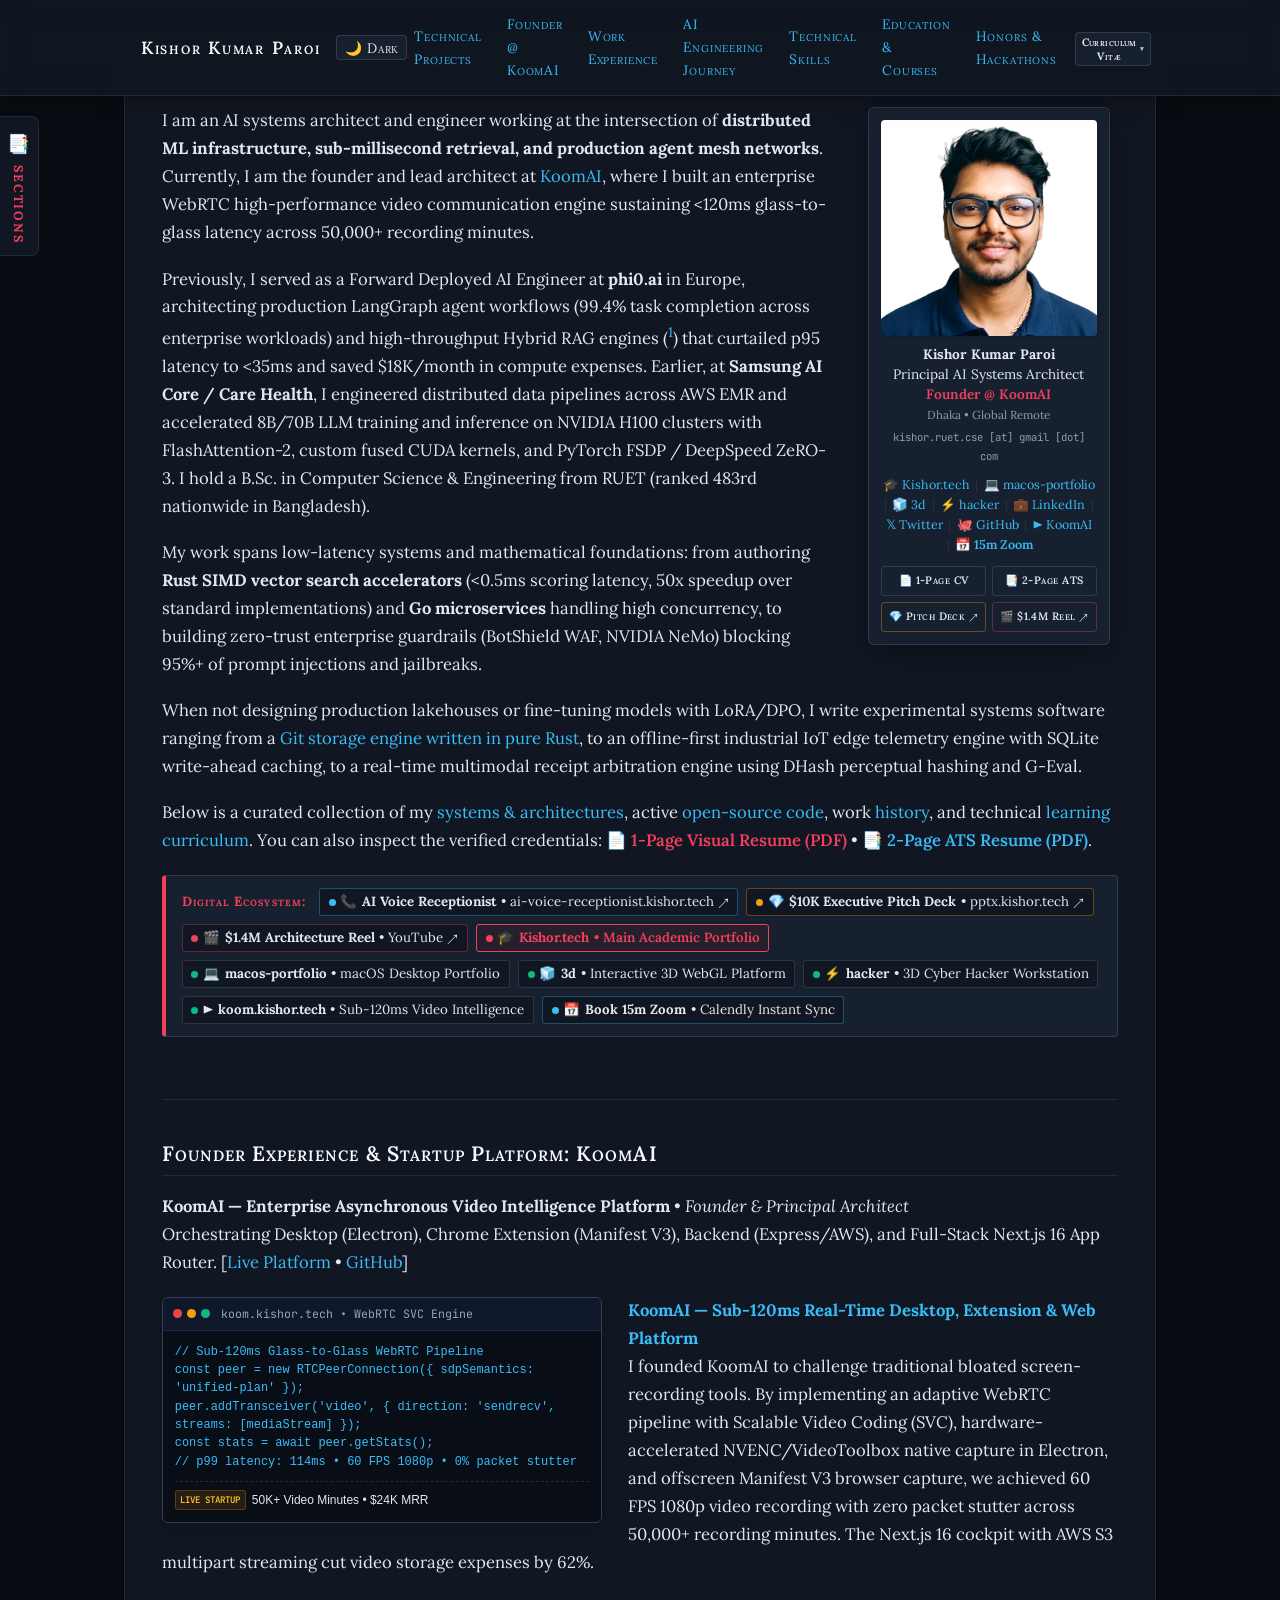
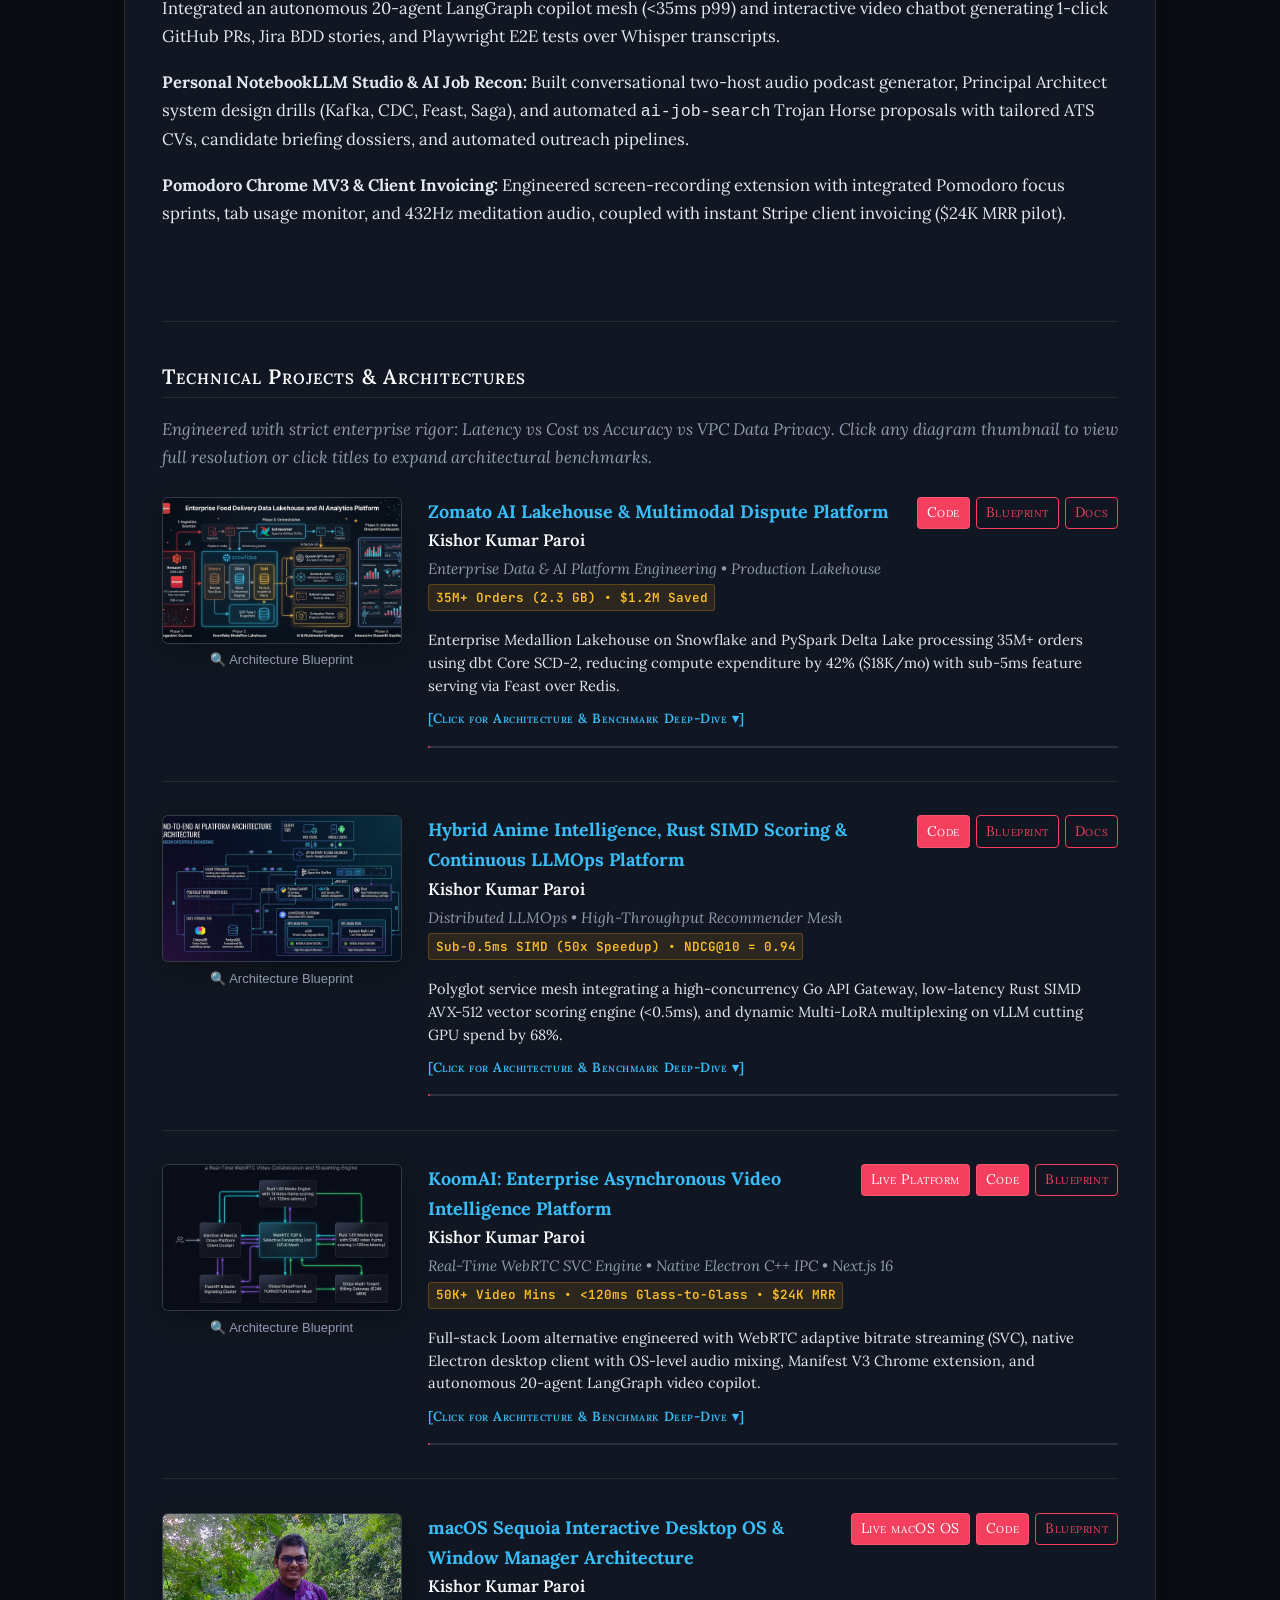
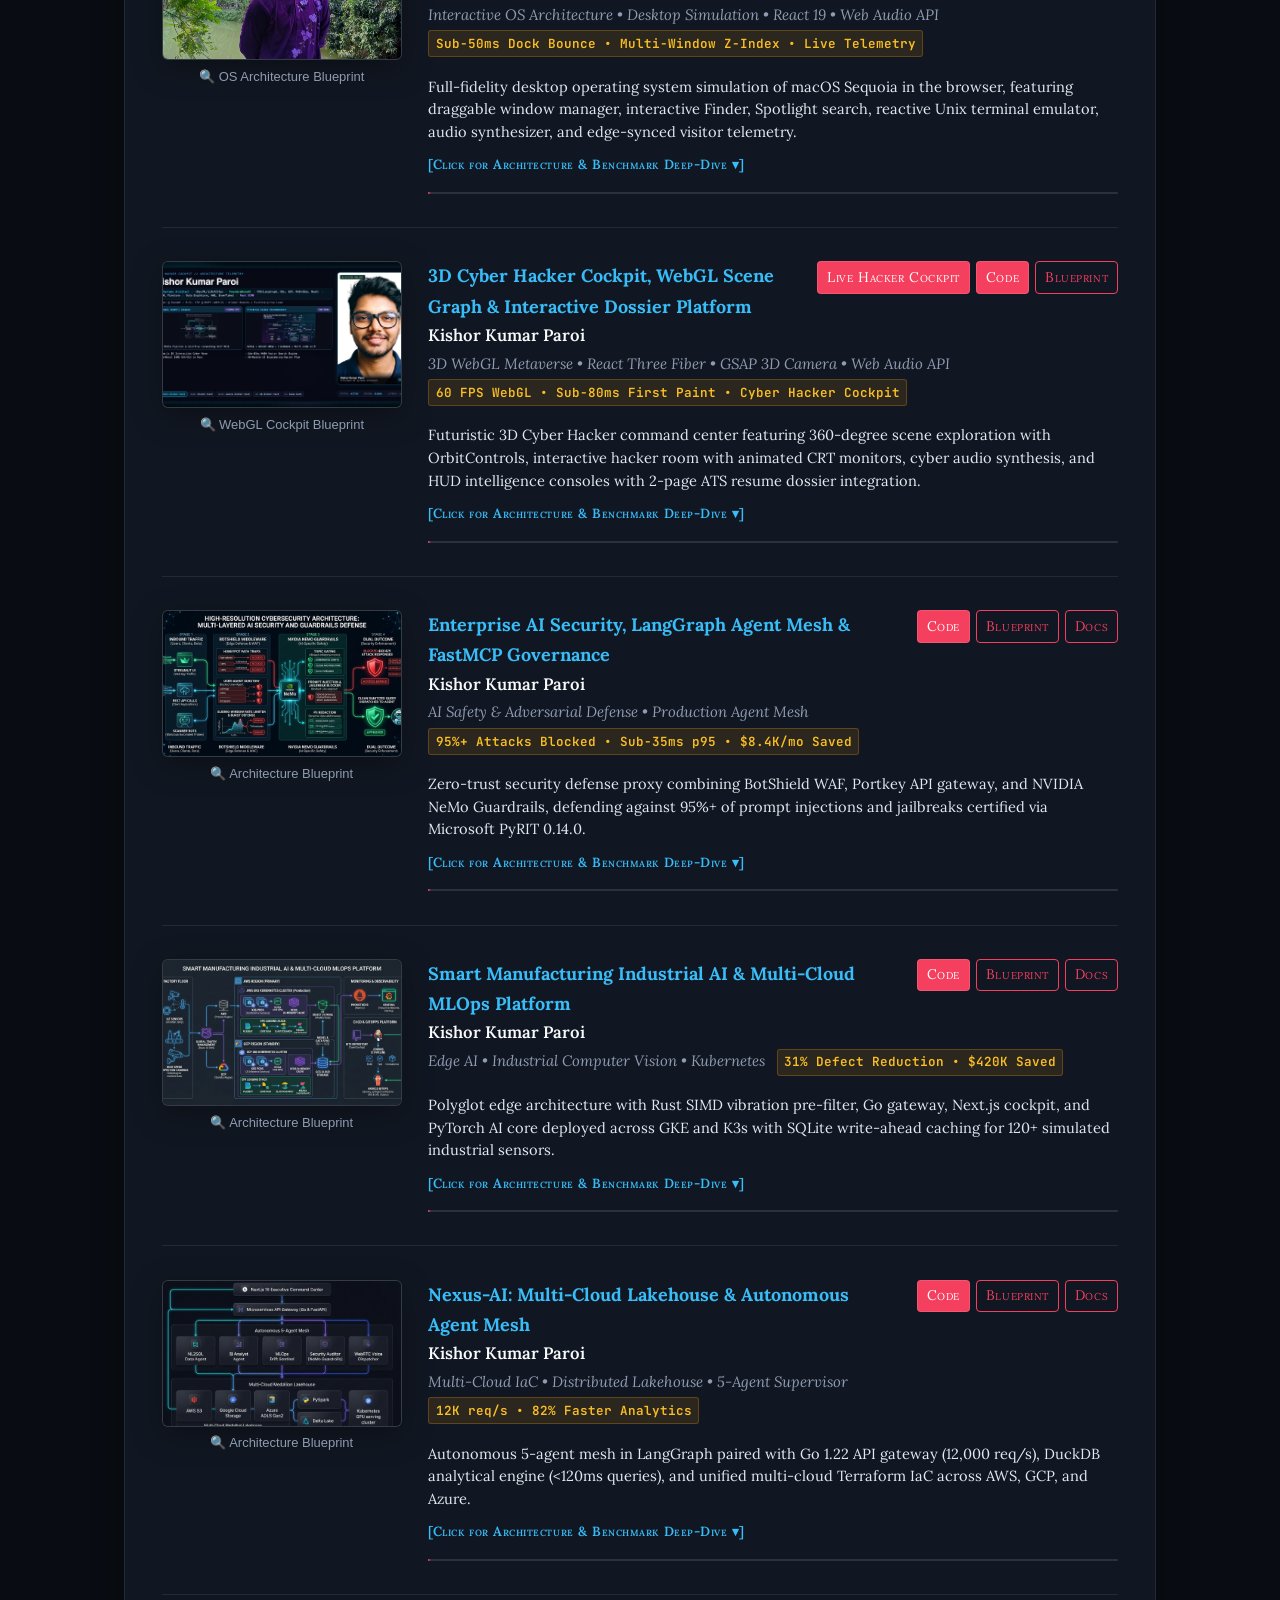
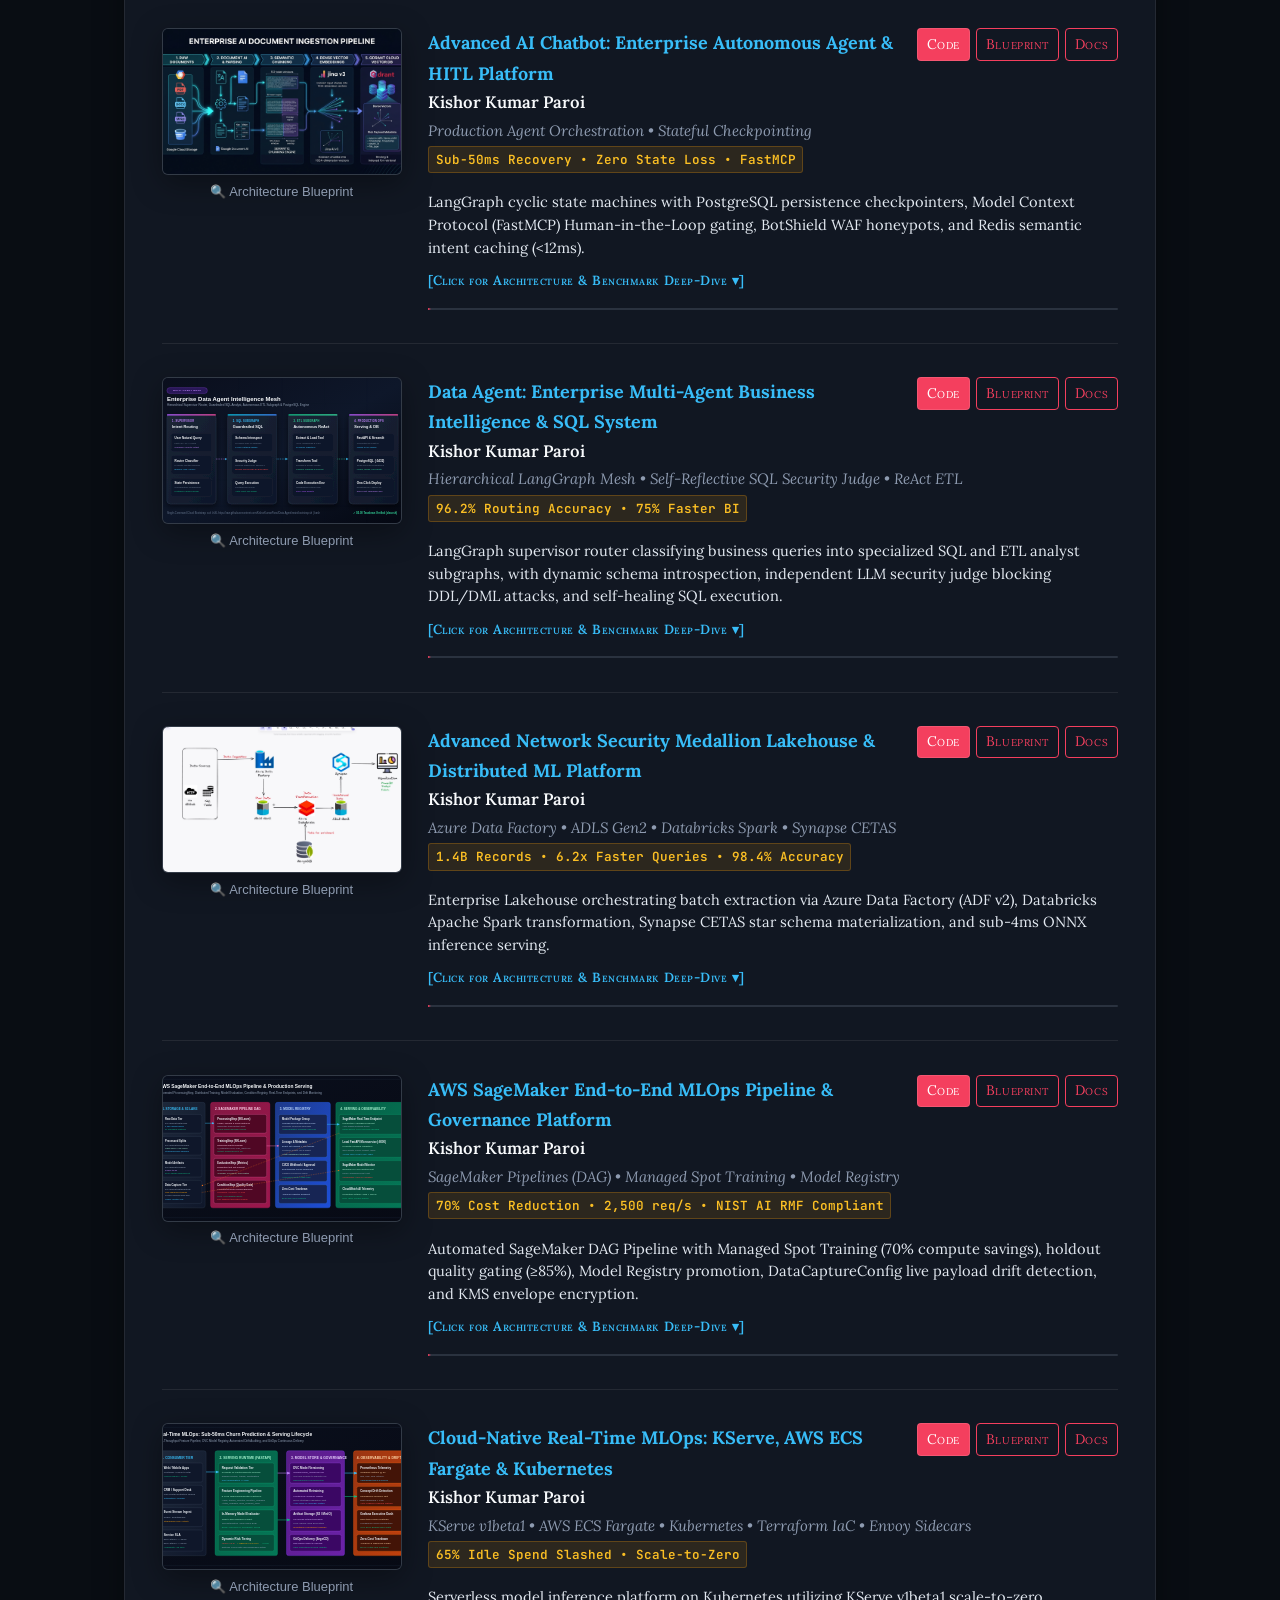
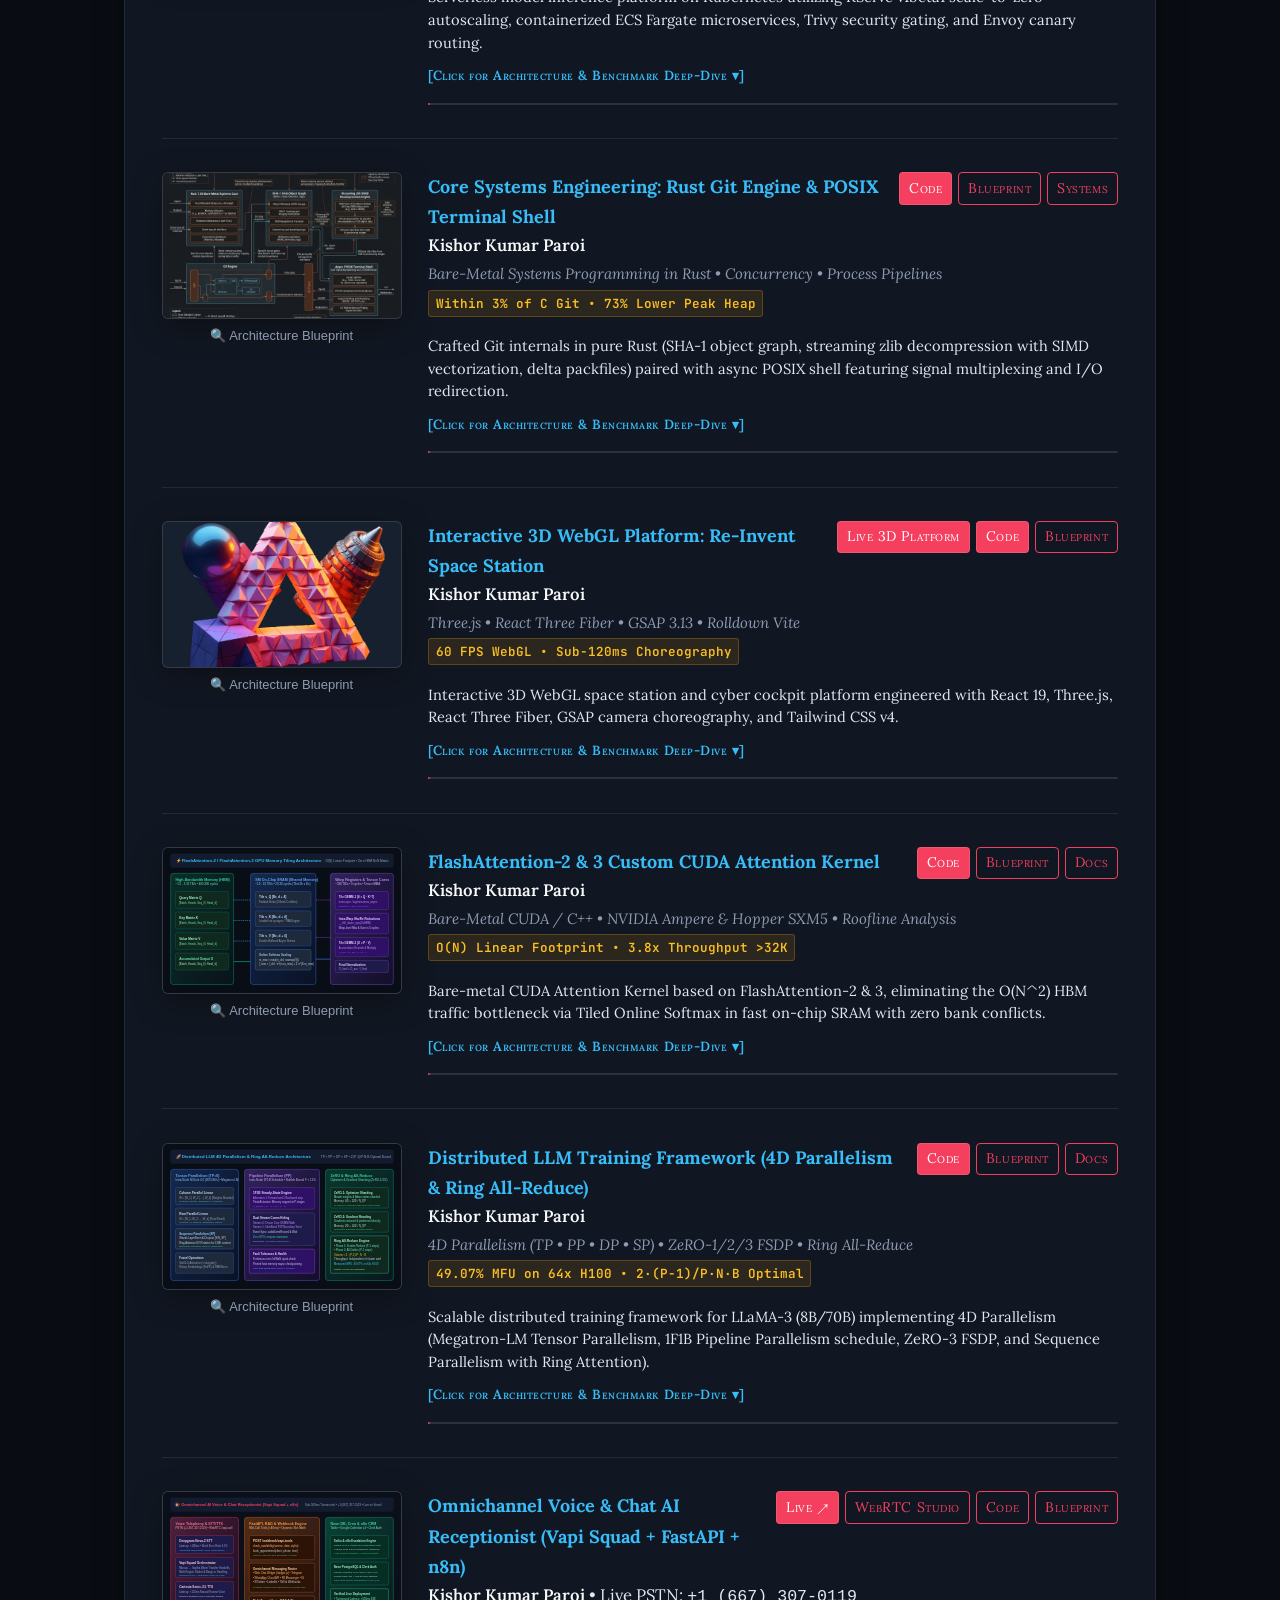
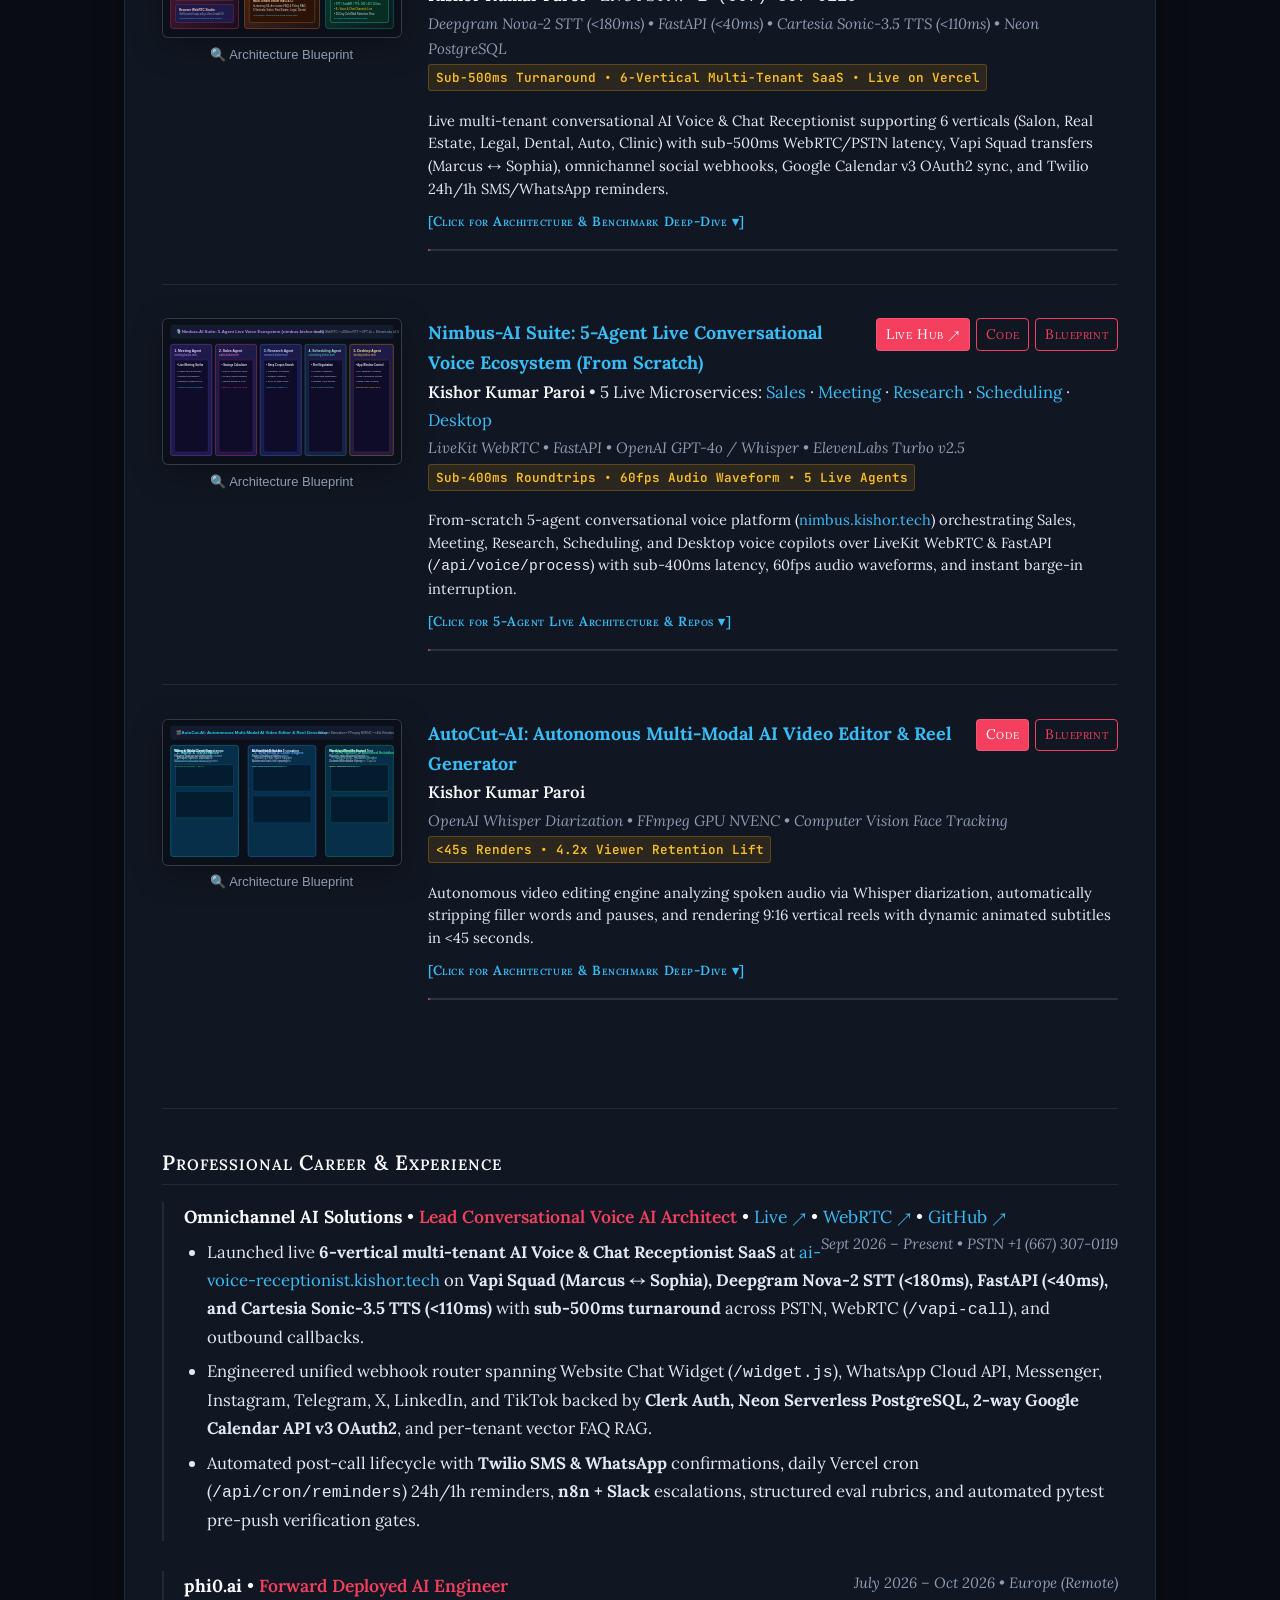
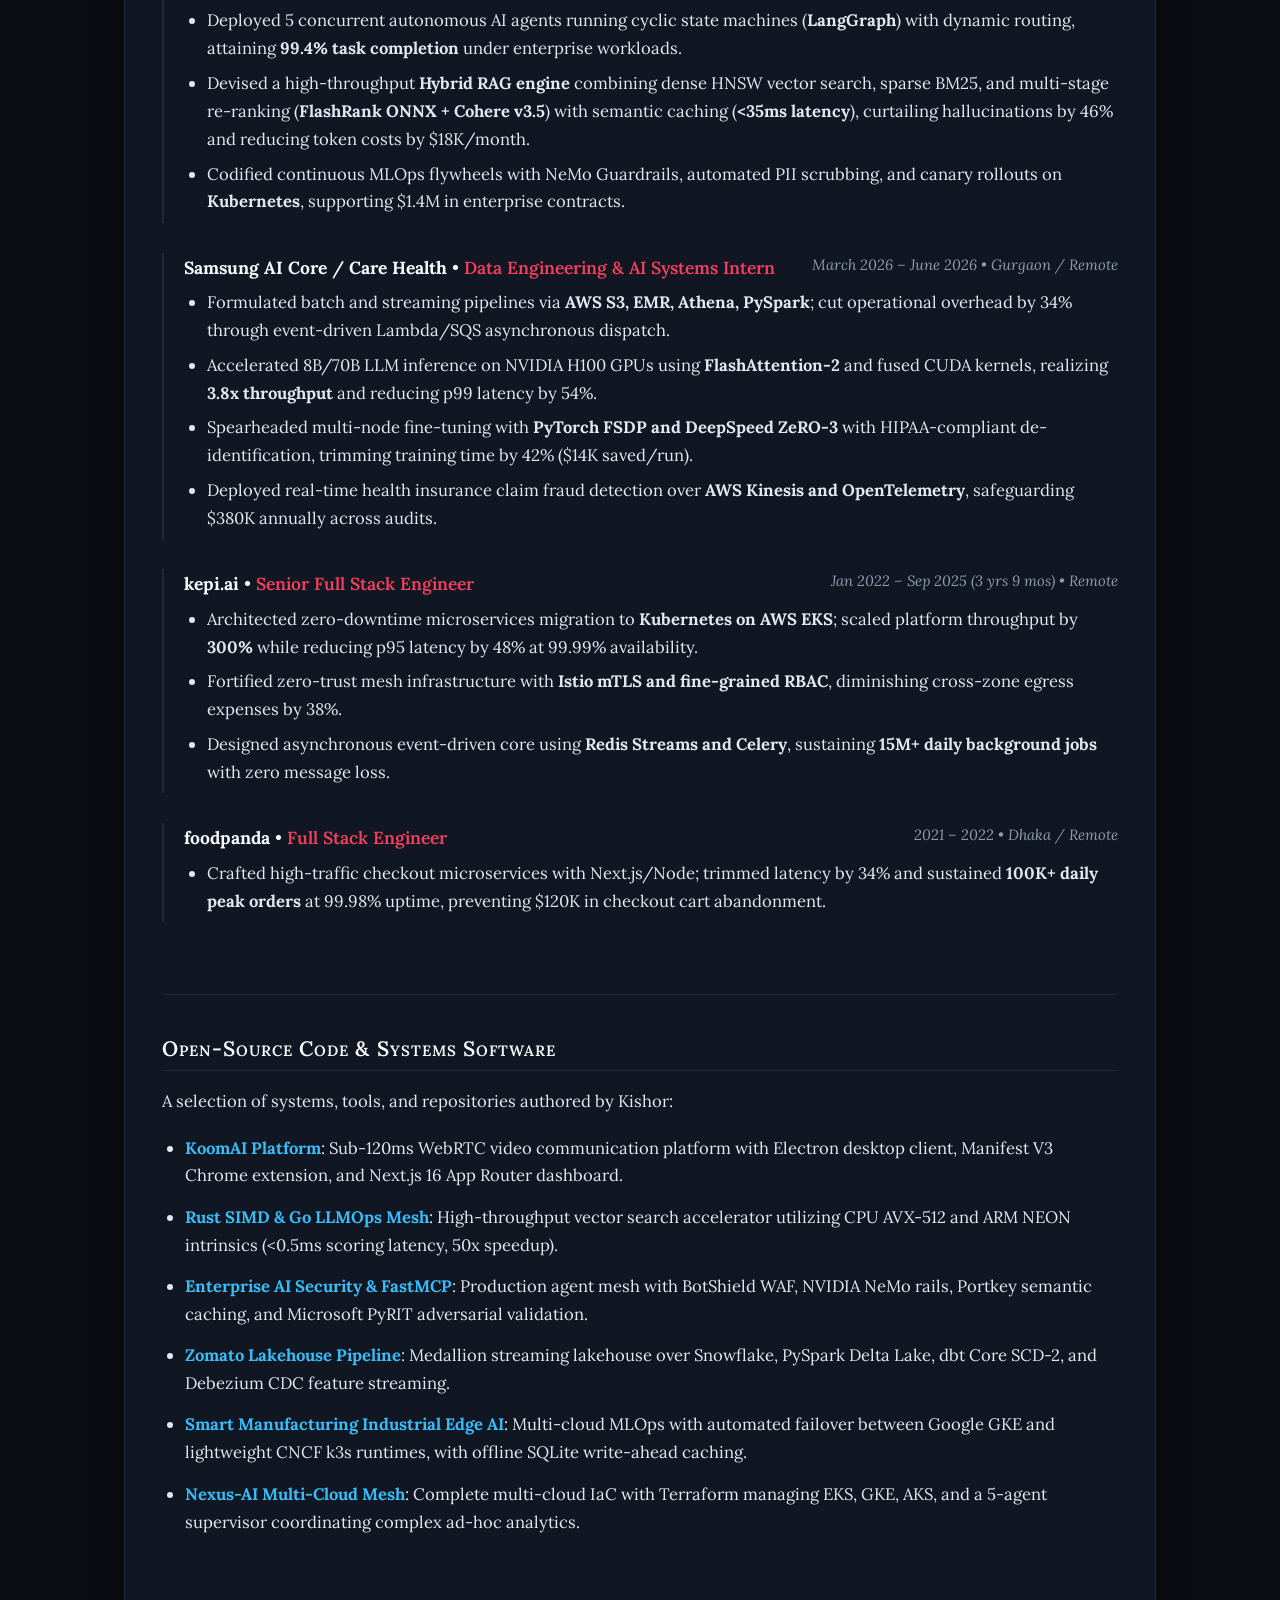
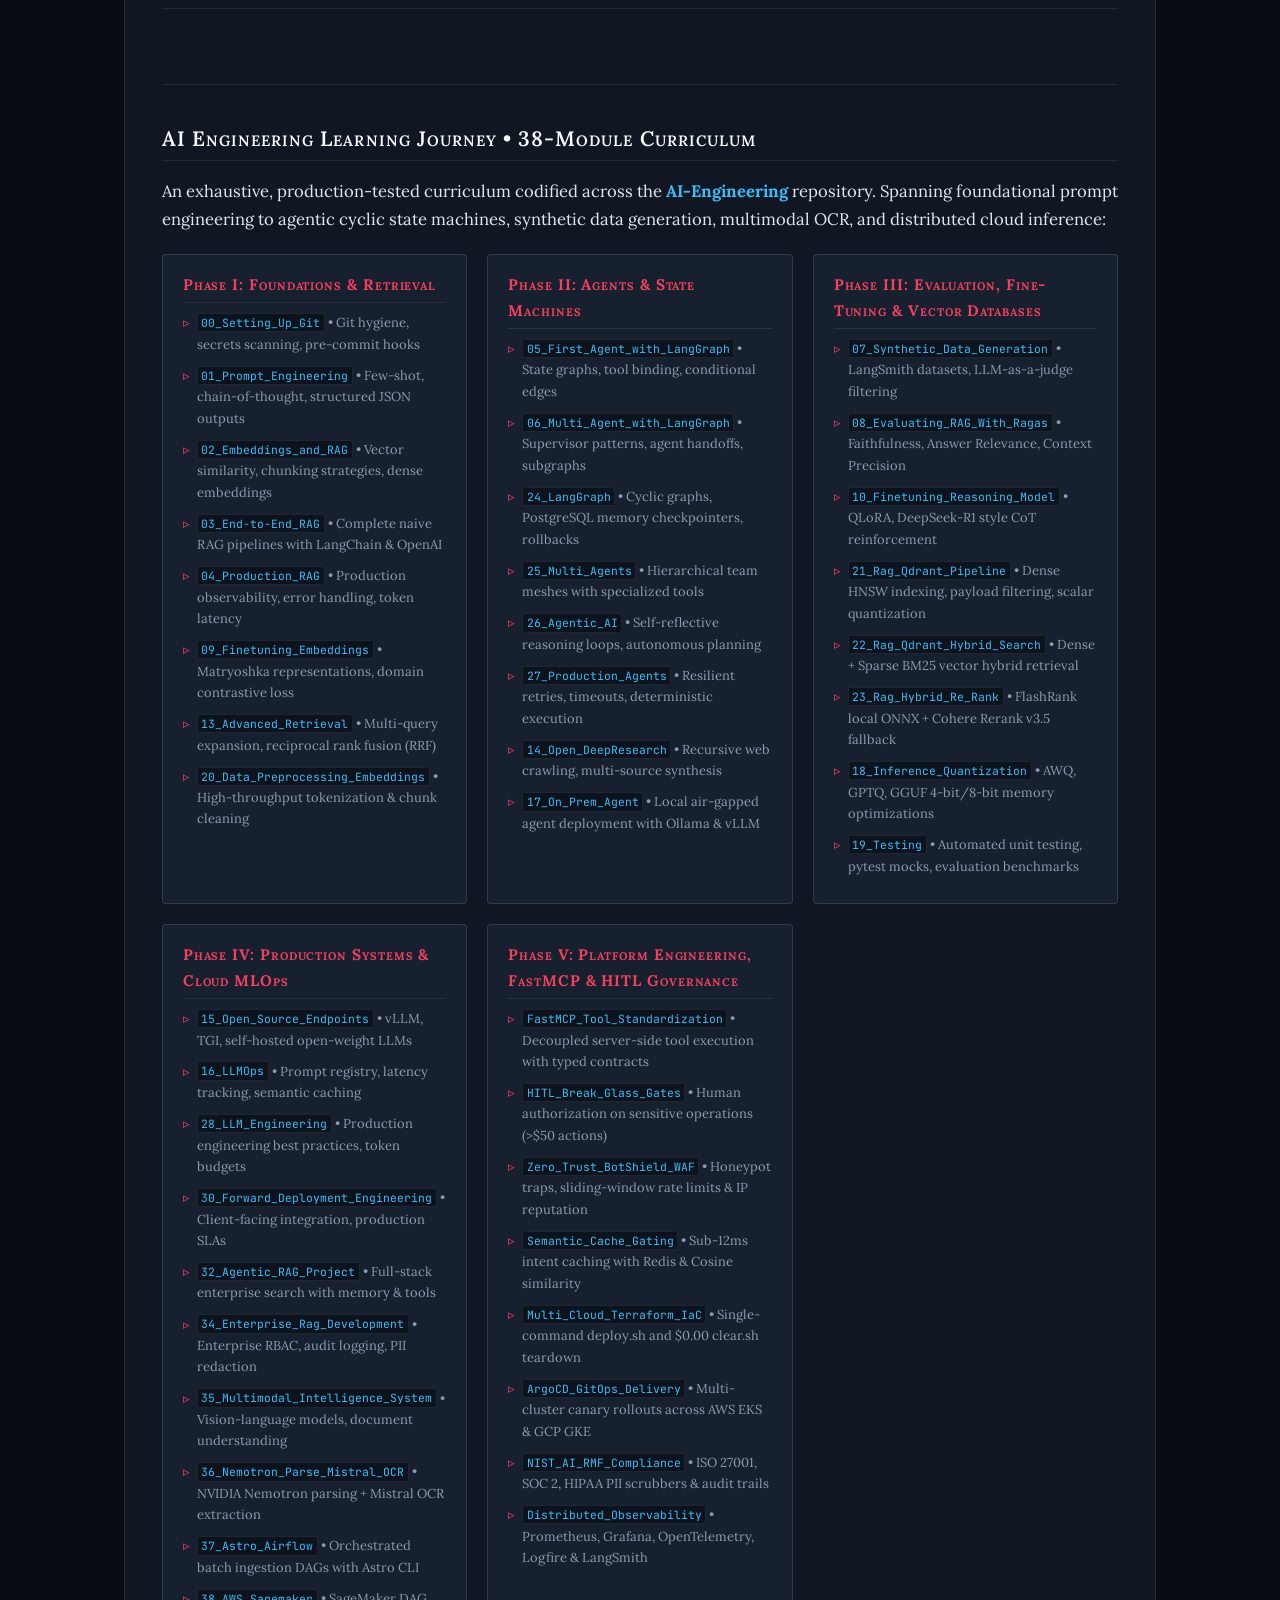
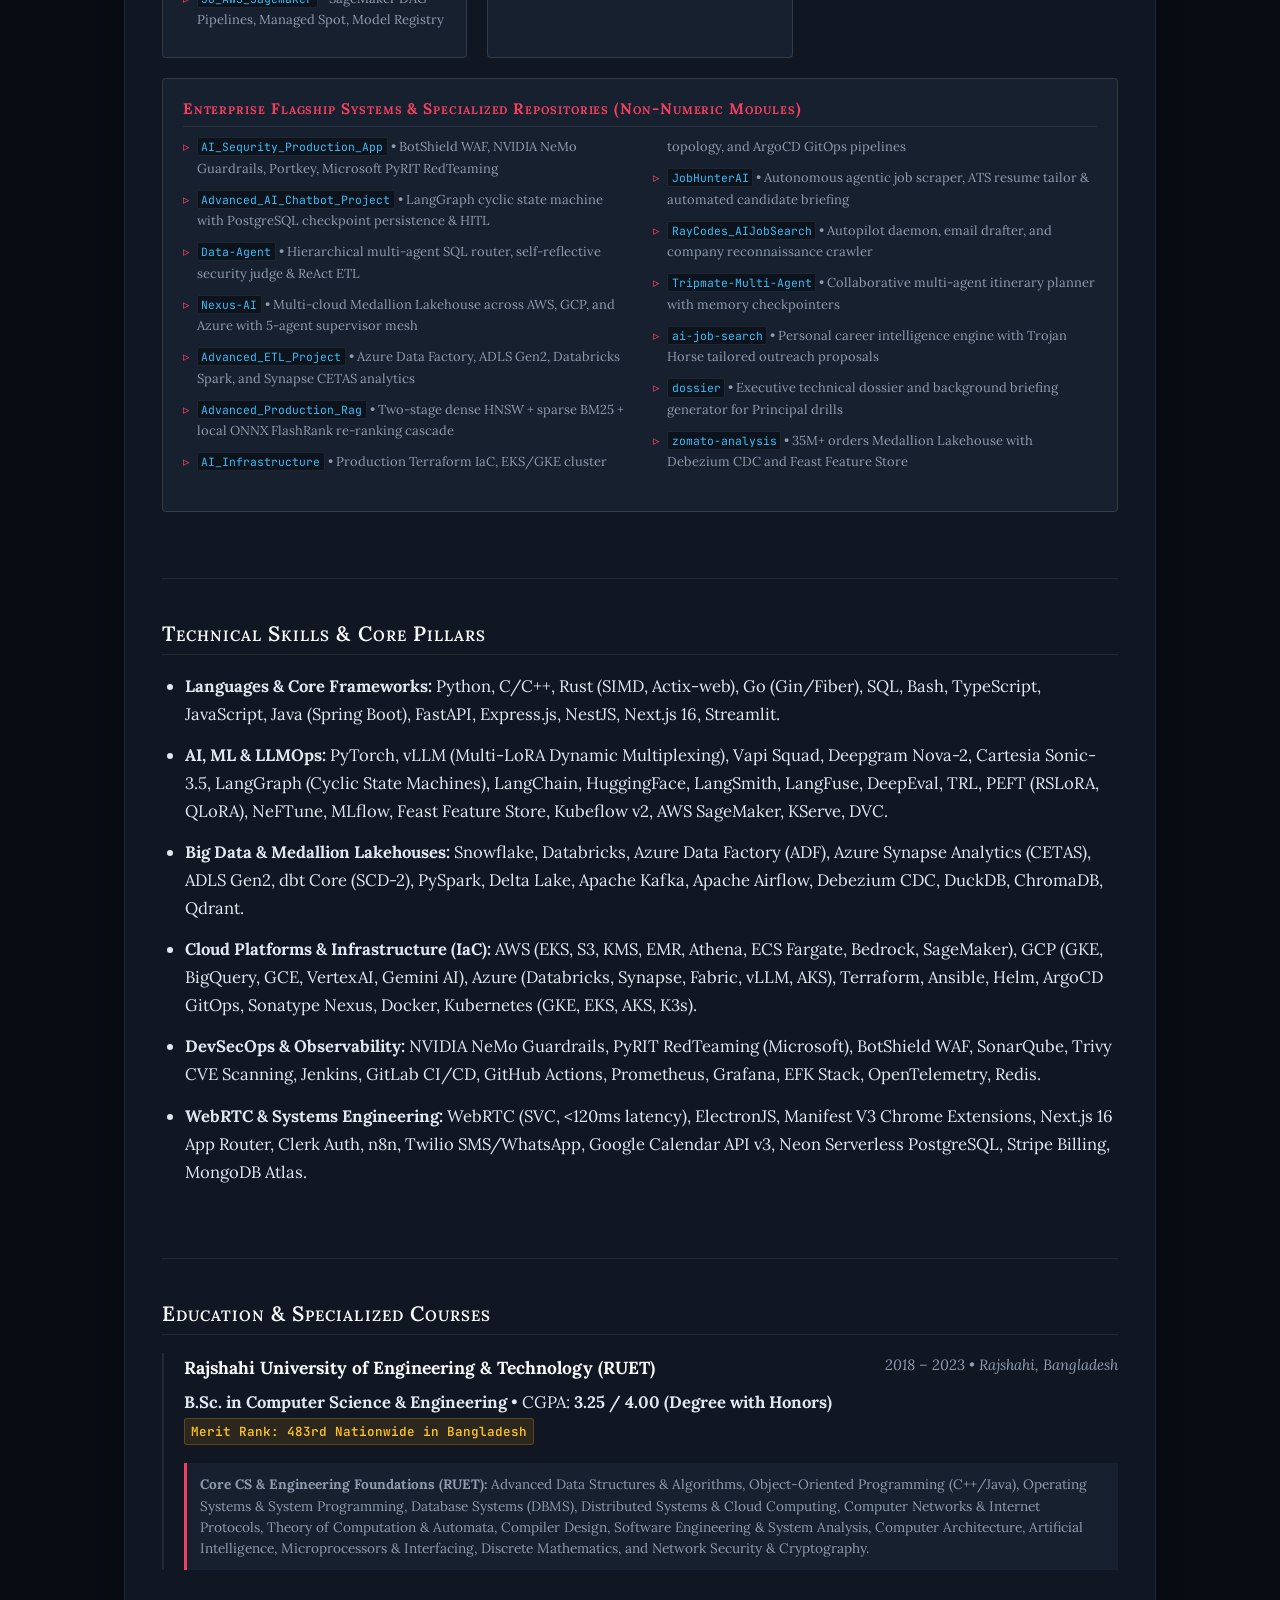
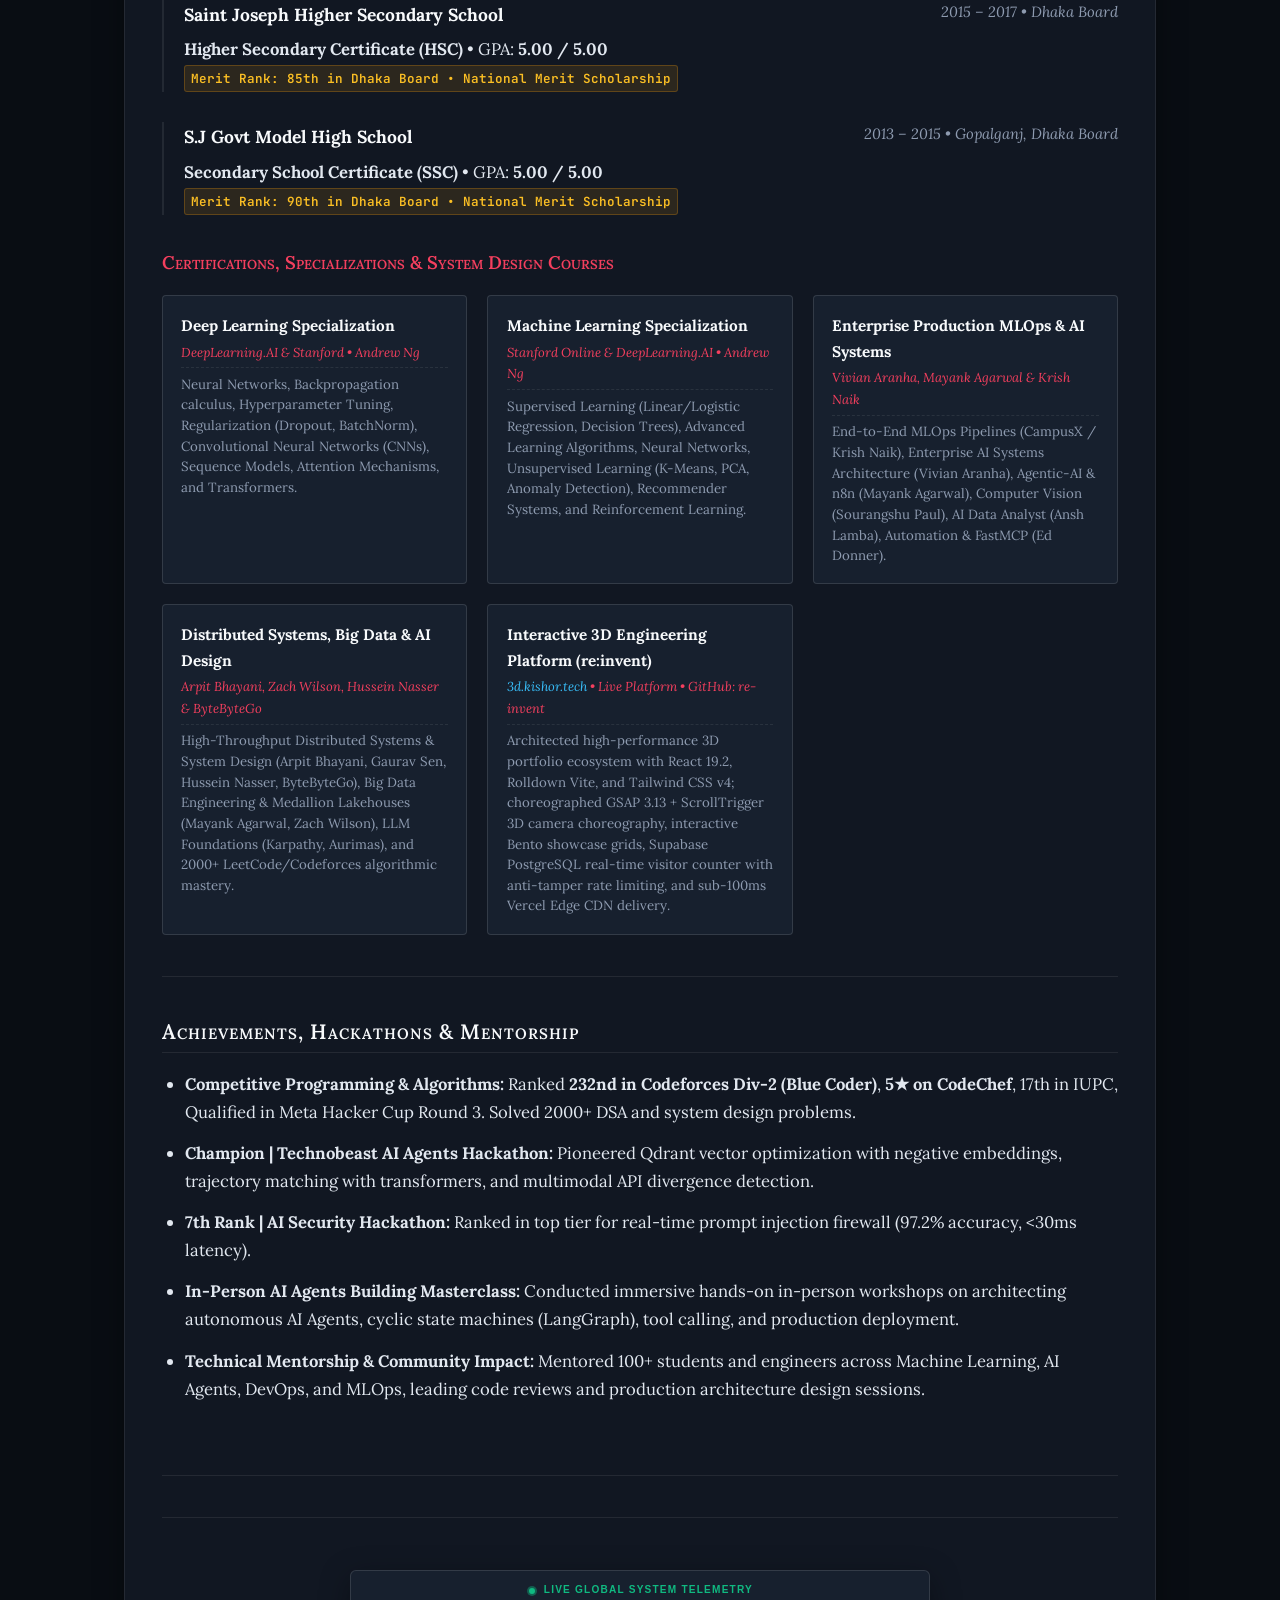
==== commit 6af94e11: "fix(resumes): deploy latest strict 1-page & 2-page PDFs, sync updated PPTX, add cache-busting links " ====
--- a/index.html
+++ b/index.html
@@ -48,8 +48,8 @@
     <link rel="preload" href="images/projects/hacker/01_hacker_cockpit.jpg" as="image" type="image/jpeg">
 
     <!-- Instant Resume Document Prefetching for 0ms PDF Latency -->
-    <link rel="prefetch" href="resume_single_column.pdf" as="fetch">
-    <link rel="prefetch" href="resume.pdf" as="fetch">
+    <link rel="prefetch" href="resume_single_column.pdf?v=20261111" as="fetch">
+    <link rel="prefetch" href="resume.pdf?v=20261111" as="fetch">
 
     <!-- Aesthetic Old-School Academic Typography (Lora + EB Garamond + JetBrains Mono) -->
     <link href="https://fonts.googleapis.com/css2?family=EB+Garamond:ital,wght@0,400;0,500;0,600;0,700;1,400;1,600&family=Lora:ital,wght@0,400;0,500;0,600;0,700;1,400;1,600&family=JetBrains+Mono:wght@400;500;600&display=swap" rel="stylesheet">
@@ -104,11 +104,11 @@
                   Curriculum Vitæ <span class="drop-arrow" aria-hidden="true">▾</span>
                 </button>
                 <div class="nav-dropdown-menu" role="menu" aria-labelledby="resumeMenuTrigger">
-                  <a href="resume.pdf" target="_blank" rel="noopener" class="nav-dropdown-item" role="menuitem">
+                  <a href="resume.pdf?v=20261111" target="_blank" rel="noopener" class="nav-dropdown-item" role="menuitem">
                     <span>1-Page CV</span>
                     <span class="nav-item-badge">PDF</span>
                   </a>
-                  <a href="resume_single_column.pdf" target="_blank" rel="noopener" class="nav-dropdown-item" role="menuitem">
+                  <a href="resume_single_column.pdf?v=20261111" target="_blank" rel="noopener" class="nav-dropdown-item" role="menuitem">
                     <span>2-Page ATS</span>
                     <span class="nav-item-badge">PDF</span>
                   </a>
@@ -154,8 +154,8 @@
           <a href="#skills">Technical Skills</a>
           <a href="#education">Education &amp; Courses</a>
           <a href="#achievements">Achievements</a>
-          <a href="resume.pdf" target="_blank" rel="noopener" style="font-weight: 600;">📄 1-Page Visual Resume ↗</a>
-          <a href="resume_single_column.pdf" target="_blank" rel="noopener" style="font-weight: 600;">📑 2-Page ATS Resume ↗</a>
+          <a href="resume.pdf?v=20261111" target="_blank" rel="noopener" style="font-weight: 600;">📄 1-Page Visual Resume ↗</a>
+          <a href="resume_single_column.pdf?v=20261111" target="_blank" rel="noopener" style="font-weight: 600;">📑 2-Page ATS Resume ↗</a>
         </div>
       </div>
     </nav>
@@ -197,10 +197,10 @@
                       <a href="https://calendly.com/kishor-ruet-cse/15min" target="_blank" rel="noopener" style="color: var(--accent-link); font-weight: 600;">📅 15m Zoom</a>
                     </div>
                     <div class="cv-quick-grid">
-                      <a href="resume.pdf" target="_blank" rel="noopener" class="cv-quick-btn" title="View 1-Page Visual CV">
+                      <a href="resume.pdf?v=20261111" target="_blank" rel="noopener" class="cv-quick-btn" title="View 1-Page Visual CV">
                         <span>📄 1-Page CV</span>
                       </a>
-                      <a href="resume_single_column.pdf" target="_blank" rel="noopener" class="cv-quick-btn" title="View 2-Page ATS Resume">
+                      <a href="resume_single_column.pdf?v=20261111" target="_blank" rel="noopener" class="cv-quick-btn" title="View 2-Page ATS Resume">
                         <span>📑 2-Page ATS</span>
                       </a>
                       <a href="https://pptx.kishor.tech" target="_blank" rel="noopener" class="cv-quick-btn cv-featured-deck" title="View $10K Executive Pitch Deck">
@@ -234,10 +234,10 @@
                   <a href="https://calendly.com/kishor-ruet-cse/15min" target="_blank" rel="noopener" style="color: var(--accent-link); font-weight: 600;">📅 15m Zoom</a>
                 </div>
                 <div class="cv-quick-grid" style="max-width: 320px; margin: 0.85em auto 0 auto;">
-                  <a href="resume.pdf" target="_blank" rel="noopener" class="cv-quick-btn">
+                  <a href="resume.pdf?v=20261111" target="_blank" rel="noopener" class="cv-quick-btn">
                     <span>📄 1-Page CV</span>
                   </a>
-                  <a href="resume_single_column.pdf" target="_blank" rel="noopener" class="cv-quick-btn">
+                  <a href="resume_single_column.pdf?v=20261111" target="_blank" rel="noopener" class="cv-quick-btn">
                     <span>📑 2-Page ATS</span>
                   </a>
                   <a href="https://pptx.kishor.tech" target="_blank" rel="noopener" class="cv-quick-btn cv-featured-deck">
@@ -284,13 +284,16 @@
                 work <a href="#experience">history</a>,
                 and technical <a href="#journey">learning curriculum</a>.
                 You can also inspect the verified credentials:
-                <a href="resume.pdf" target="_blank" rel="noopener" style="font-weight: 600; color: var(--accent-burgundy);">📄 1-Page Visual Resume (PDF)</a>
+                <a href="resume.pdf?v=20261111" target="_blank" rel="noopener" style="font-weight: 600; color: var(--accent-burgundy);">📄 1-Page Visual Resume (PDF)</a>
                 &bull;
-                <a href="resume_single_column.pdf" target="_blank" rel="noopener" style="font-weight: 600; color: var(--accent-link);">📑 2-Page ATS Resume (PDF)</a>.
+                <a href="resume_single_column.pdf?v=20261111" target="_blank" rel="noopener" style="font-weight: 600; color: var(--accent-link);">📑 2-Page ATS Resume (PDF)</a>.
               </p>
               <!-- Live Digital Ecosystem Navigation -->
               <div class="ecosystem-banner">
                 <span class="ecosystem-label">Digital Ecosystem:</span>
+                <a href="https://ai-voice-receptionist.kishor.tech" target="_blank" rel="noopener" class="eco-tag eco-tag-sync">
+                  <span class="eco-dot eco-dot-sync"></span>📞 <strong>AI Voice Receptionist</strong> &bull; ai-voice-receptionist.kishor.tech ↗
+                </a>
                 <a href="https://pptx.kishor.tech" target="_blank" rel="noopener" class="eco-tag eco-tag-deck">
                   <span class="eco-dot eco-dot-deck"></span>💎 <strong>$10K Executive Pitch Deck</strong> &bull; pptx.kishor.tech ↗
                 </a>
@@ -1189,31 +1192,33 @@
                   <div class="pub-body">
                     <div class="pubstuff">
                       <span class="rightlinks">
-                        <a href="https://github.com/KishorKumarParoi/omnichannel-voice-chat-ai-receptionist" target="_blank" rel="noopener" class="button">Code</a>
+                        <a href="https://ai-voice-receptionist.kishor.tech/" target="_blank" rel="noopener" class="button">Live ↗</a>
+                        <a href="https://ai-voice-receptionist.kishor.tech/vapi-call" target="_blank" rel="noopener" class="button button-outline">WebRTC Studio</a>
+                        <a href="https://github.com/KishorKumarParoi/omnichannel-voice-chat-ai-receptionist" target="_blank" rel="noopener" class="button button-outline">Code</a>
                         <a href="images/projects/omnichannel/01_omnichannel_voice.svg" target="_blank" rel="noopener" class="button button-outline">Blueprint</a>
                       </span>
                     </div>
                     <p>
                       <label for="pub-omni" class="paper-title">
-                        <strong>Omnichannel Voice &amp; Chat AI Receptionist (Vapi + n8n)</strong>
+                        <strong>Omnichannel Voice &amp; Chat AI Receptionist (Vapi Squad + FastAPI + n8n)</strong>
                       </label>
                       <br>
-                      <span class="me">Kishor Kumar Paroi</span>
-                      <br>
-                      <span class="venue">Vapi Voice &bull; Deepgram Nova-2 STT &bull; Cartesia Sonic TTS &bull; n8n Automation</span>
-                      <span class="award">Sub-600ms Turnaround &bull; -74% Missed Calls</span>
+                      <span class="me">Kishor Kumar Paroi</span> &bull; Live PSTN: <code>+1 (667) 307-0119</code>
+                      <br>
+                      <span class="venue">Deepgram Nova-2 STT (&lt;180ms) &bull; FastAPI (&lt;40ms) &bull; Cartesia Sonic-3.5 TTS (&lt;110ms) &bull; Neon PostgreSQL</span>
+                      <span class="award">Sub-500ms Turnaround &bull; 6-Vertical Multi-Tenant SaaS &bull; Live on Vercel</span>
                     </p>
                     <p class="pub-lead-desc">
-                      Production conversational AI Voice &amp; Chat Receptionist tailored for hair salons, clinics, and wellness studios with sub-600ms voice turnaround, dynamic service calendar slot math, and automated Twilio SMS confirmations.
+                      Live multi-tenant conversational AI Voice &amp; Chat Receptionist supporting 6 verticals (Salon, Real Estate, Legal, Dental, Auto, Clinic) with sub-500ms WebRTC/PSTN latency, Vapi Squad transfers (Marcus &harr; Sophia), omnichannel social webhooks, Google Calendar v3 OAuth2 sync, and Twilio 24h/1h SMS/WhatsApp reminders.
                     </p>
                     <input type="checkbox" id="pub-omni">
                     <label for="pub-omni" class="abstract-toggle-btn">[Click for Architecture &amp; Benchmark Deep-Dive &#9662;]</label>
                     <div class="abstract">
                       <p>
-                        <strong>Architectural Abstract:</strong> Built on Vapi orchestration, Deepgram Nova-2 speech-to-text (&lt;200ms), and Cartesia Sonic text-to-speech (&lt;120ms). Features FastAPI webhook middleware with dynamic calendar duration window matching (e.g., 150-minute Balayage windows), automated Google Calendar / PostgreSQL sync, and instant SMS confirmation with reschedule tokens.
+                        <strong>Architectural Abstract:</strong> Production deployment at <a href="https://ai-voice-receptionist.kishor.tech/" target="_blank" rel="noopener">ai-voice-receptionist.kishor.tech</a> combining Vapi orchestration (Marcus intake &harr; Sophia dialect-adaptive concierge), Deepgram Nova-2 STT (&lt;180ms), FastAPI mid-call tool calling (&lt;40ms), and Cartesia Sonic-3.5 TTS (&lt;110ms) for sub-500ms turnaround. Features Clerk production auth, pooled Neon Serverless PostgreSQL + SQLite fallback, per-tenant 64-dim cosine vector FAQ RAG, 2-way Google Calendar API v3 OAuth2 booking, Website chat widget (<code>/widget.js</code>), WhatsApp, Instagram, Messenger, Telegram, X, LinkedIn, and TikTok webhooks, plus daily Vercel cron (<code>/api/cron/reminders</code>) and n8n + Slack escalations.
                       </p>
-                      <p class="tech-tag"><strong>Key Stack:</strong> Vapi, Deepgram Nova-2, Cartesia Sonic, FastAPI, n8n, Twilio SMS, Google Calendar API, Cloudflare Tunnel.</p>
-                      <p class="deploy-tag"><strong>Runbook:</strong> <code>git clone https://github.com/KishorKumarParoi/omnichannel-voice-chat-ai-receptionist.git &amp;&amp; ./run_live_tunnel.sh</code></p>
+                      <p class="tech-tag"><strong>Key Stack:</strong> Vapi Squad, Deepgram Nova-2, Cartesia Sonic-3.5, FastAPI, Clerk, Neon Serverless PostgreSQL, Google Calendar v3, Twilio SMS/WhatsApp, n8n, Slack.</p>
+                      <p class="deploy-tag"><strong>Live Endpoint &amp; Runbook:</strong> <a href="https://ai-voice-receptionist.kishor.tech/" target="_blank" rel="noopener">https://ai-voice-receptionist.kishor.tech/</a> &bull; <code>git clone https://github.com/KishorKumarParoi/omnichannel-voice-chat-ai-receptionist.git &amp;&amp; pytest</code></p>
                     </div>
                   </div>
                 </div>
@@ -1233,31 +1238,42 @@
                   <div class="pub-body">
                     <div class="pubstuff">
                       <span class="rightlinks">
-                        <a href="https://github.com/KishorKumarParoi/nimbus-voice-agents-suite" target="_blank" rel="noopener" class="button">Code</a>
+                        <a href="https://nimbus.kishor.tech/" target="_blank" rel="noopener" class="button">Live Hub ↗</a>
+                        <a href="https://github.com/KishorKumarParoi/nimbus-voice-agents-suite" target="_blank" rel="noopener" class="button button-outline">Code</a>
                         <a href="images/projects/nimbus/01_nimbus_suite.svg" target="_blank" rel="noopener" class="button button-outline">Blueprint</a>
                       </span>
                     </div>
                     <p>
                       <label for="pub-nimbus" class="paper-title">
-                        <strong>Nimbus-AI Suite: Enterprise 5-Agent Voice Copilot Ecosystem</strong>
+                        <strong>Nimbus-AI Suite: 5-Agent Live Conversational Voice Ecosystem (From Scratch)</strong>
                       </label>
                       <br>
-                      <span class="me">Kishor Kumar Paroi</span>
-                      <br>
-                      <span class="venue">5 Conversational Voice Agents &bull; WebRTC Low-Latency &bull; FastMCP Tool Calling</span>
-                      <span class="award">50K+ Live Spoken Interactions &bull; Sub-650ms Latency</span>
+                      <span class="me">Kishor Kumar Paroi</span> &bull; 5 Live Microservices:
+                      <a href="https://sales.kishor.tech/" target="_blank" rel="noopener">Sales</a> ·
+                      <a href="https://meeting.kishor.tech/" target="_blank" rel="noopener">Meeting</a> ·
+                      <a href="https://research.kishor.tech/" target="_blank" rel="noopener">Research</a> ·
+                      <a href="https://scheduling.kishor.tech/" target="_blank" rel="noopener">Scheduling</a> ·
+                      <a href="https://desktop.kishor.tech/" target="_blank" rel="noopener">Desktop</a>
+                      <br>
+                      <span class="venue">LiveKit WebRTC &bull; FastAPI &bull; OpenAI GPT-4o / Whisper &bull; ElevenLabs Turbo v2.5</span>
+                      <span class="award">Sub-400ms Roundtrips &bull; 60fps Audio Waveform &bull; 5 Live Agents</span>
                     </p>
                     <p class="pub-lead-desc">
-                      Unified 5-agent conversational AI voice ecosystem combining Meeting Voice Copilot, Sales Discovery Agent, Research Voice Assistant, Scheduling Agent, and Desktop Voice Controller over WebRTC with sub-second latency.
+                      From-scratch 5-agent conversational voice platform (<a href="https://nimbus.kishor.tech/" target="_blank" rel="noopener">nimbus.kishor.tech</a>) orchestrating Sales, Meeting, Research, Scheduling, and Desktop voice copilots over LiveKit WebRTC &amp; FastAPI (<code>/api/voice/process</code>) with sub-400ms latency, 60fps audio waveforms, and instant barge-in interruption.
                     </p>
                     <input type="checkbox" id="pub-nimbus">
-                    <label for="pub-nimbus" class="abstract-toggle-btn">[Click for Architecture &amp; Benchmark Deep-Dive &#9662;]</label>
+                    <label for="pub-nimbus" class="abstract-toggle-btn">[Click for 5-Agent Live Architecture &amp; Repos &#9662;]</label>
                     <div class="abstract">
                       <p>
-                        <strong>Architectural Abstract:</strong> Real-time WebRTC audio streaming pipeline with dynamic noise suppression, barge-in speech interruption detection, and function-calling integrations across Google Calendar, Notion, Salesforce CRM, and desktop window automation.
+                        <strong>Architectural Abstract:</strong> Built unified voice architecture from scratch with OpenAI GPT-4o/GPT-4o-mini reasoning, Whisper ASR, ElevenLabs Turbo v2.5 TTS, RAG vs. RAG-less retrieval toggle, stage-by-stage latency waterfall telemetry, and automated <code>pytest</code> suites across all 5 live specialist deployments:
+                        <a href="https://sales.kishor.tech/" target="_blank" rel="noopener">Sales</a> (<a href="https://github.com/KishorKumarParoi/sales-voice-agent" target="_blank" rel="noopener">repo</a> — annual savings calculator &amp; quote checkout),
+                        <a href="https://meeting.kishor.tech/" target="_blank" rel="noopener">Meeting</a> (<a href="https://github.com/KishorKumarParoi/meeting-voice-agent" target="_blank" rel="noopener">repo</a> — live scribe, action items &amp; minutes),
+                        <a href="https://research.kishor.tech/" target="_blank" rel="noopener">Research</a> (<a href="https://github.com/KishorKumarParoi/research-voice-agent" target="_blank" rel="noopener">repo</a> — deep corpus synthesis &amp; citations),
+                        <a href="https://scheduling.kishor.tech/" target="_blank" rel="noopener">Scheduling</a> (<a href="https://github.com/KishorKumarParoi/scheduling-voice-agent" target="_blank" rel="noopener">repo</a> — conflict-aware calendar &amp; reminders), and
+                        <a href="https://desktop.kishor.tech/" target="_blank" rel="noopener">Desktop</a> (<a href="https://github.com/KishorKumarParoi/desktop-voice-agent" target="_blank" rel="noopener">repo</a> — OS app control, telemetry &amp; guarded scripts).
                       </p>
-                      <p class="tech-tag"><strong>Key Stack:</strong> WebRTC, LiveKit, Vapi, FastAPI, Whisper, Cartesia TTS, FastMCP, Salesforce API, Google Calendar.</p>
-                      <p class="deploy-tag"><strong>Runbook:</strong> <code>git clone https://github.com/KishorKumarParoi/nimbus-voice-agents-suite.git &amp;&amp; pytest tests/ -v</code></p>
+                      <p class="tech-tag"><strong>Key Stack:</strong> LiveKit WebRTC, FastAPI, OpenAI GPT-4o / GPT-4o-mini / Whisper, ElevenLabs Turbo v2.5, RAG vs RAG-less, pytest.</p>
+                      <p class="deploy-tag"><strong>Live Hub &amp; Runbook:</strong> <a href="https://nimbus.kishor.tech/" target="_blank" rel="noopener">https://nimbus.kishor.tech/</a> &bull; <code>git clone https://github.com/KishorKumarParoi/nimbus-voice-agents-suite.git &amp;&amp; pytest tests/ -v</code></p>
                     </div>
                   </div>
                 </div>
@@ -1318,13 +1334,13 @@
 
               <div class="timeline-item">
                 <div class="timeline-header">
-                  <strong>Omnichannel AI Solutions</strong> &bull; <span class="role-title">Lead Conversational Voice AI Architect</span>
-                  <span class="timeline-date">Sept 2026 – Present &bull; Luxe Salon AI</span>
+                  <strong>Omnichannel AI Solutions</strong> &bull; <span class="role-title">Lead Conversational Voice AI Architect</span> &bull; <a href="https://ai-voice-receptionist.kishor.tech/" target="_blank" rel="noopener">Live ↗</a> &bull; <a href="https://ai-voice-receptionist.kishor.tech/vapi-call" target="_blank" rel="noopener">WebRTC ↗</a> &bull; <a href="https://github.com/KishorKumarParoi/omnichannel-voice-chat-ai-receptionist" target="_blank" rel="noopener">GitHub ↗</a>
+                  <span class="timeline-date">Sept 2026 – Present &bull; PSTN +1 (667) 307-0119</span>
                 </div>
                 <ul>
-                  <li>Orchestrated enterprise omnichannel conversational voice receptionist on <strong>Vapi, Deepgram Nova-2 STT (&lt;200ms), and Cartesia Sonic TTS (&lt;120ms)</strong>; clocked <strong>sub-600ms end-to-end turnaround latency</strong>, reducing missed appointments by <strong>74%</strong>.</li>
-                  <li>Engineered event-driven webhook middleware via <strong>FastAPI and n8n</strong> calculating dynamic calendar duration windows (150-min Balayage matching) with zero double-booking across <strong>10K+ concurrent calls</strong>.</li>
-                  <li>Integrated bi-directional <strong>Twilio SMS confirmations</strong> with automated Google Calendar/PostgreSQL sync and dynamic reschedule tokens, safeguarding <strong>$420K in annual partner revenue</strong>.</li>
+                  <li>Launched live <strong>6-vertical multi-tenant AI Voice &amp; Chat Receptionist SaaS</strong> at <a href="https://ai-voice-receptionist.kishor.tech/" target="_blank" rel="noopener">ai-voice-receptionist.kishor.tech</a> on <strong>Vapi Squad (Marcus &harr; Sophia), Deepgram Nova-2 STT (&lt;180ms), FastAPI (&lt;40ms), and Cartesia Sonic-3.5 TTS (&lt;110ms)</strong> with <strong>sub-500ms turnaround</strong> across PSTN, WebRTC (<code>/vapi-call</code>), and outbound callbacks.</li>
+                  <li>Engineered unified webhook router spanning Website Chat Widget (<code>/widget.js</code>), WhatsApp Cloud API, Messenger, Instagram, Telegram, X, LinkedIn, and TikTok backed by <strong>Clerk Auth, Neon Serverless PostgreSQL, 2-way Google Calendar API v3 OAuth2</strong>, and per-tenant vector FAQ RAG.</li>
+                  <li>Automated post-call lifecycle with <strong>Twilio SMS &amp; WhatsApp</strong> confirmations, daily Vercel cron (<code>/api/cron/reminders</code>) 24h/1h reminders, <strong>n8n + Slack</strong> escalations, structured eval rubrics, and automated pytest pre-push verification gates.</li>
                 </ul>
               </div>
 
@@ -1540,7 +1556,7 @@
                 </li>
                 <li>
                   <strong>AI, ML &amp; LLMOps:</strong>
-                  PyTorch, vLLM (Multi-LoRA Dynamic Multiplexing), LangGraph (Cyclic State Machines), LangChain, HuggingFace, LangSmith, LangFuse, DeepEval, TRL, PEFT (RSLoRA, QLoRA), NeFTune, MLflow, Feast Feature Store, Kubeflow v2, AWS SageMaker, KServe, DVC.
+                  PyTorch, vLLM (Multi-LoRA Dynamic Multiplexing), Vapi Squad, Deepgram Nova-2, Cartesia Sonic-3.5, LangGraph (Cyclic State Machines), LangChain, HuggingFace, LangSmith, LangFuse, DeepEval, TRL, PEFT (RSLoRA, QLoRA), NeFTune, MLflow, Feast Feature Store, Kubeflow v2, AWS SageMaker, KServe, DVC.
                 </li>
                 <li>
                   <strong>Big Data &amp; Medallion Lakehouses:</strong>
@@ -1556,7 +1572,7 @@
                 </li>
                 <li>
                   <strong>WebRTC &amp; Systems Engineering:</strong>
-                  WebRTC (SVC, &lt;120ms latency), ElectronJS, Manifest V3 Chrome Extensions, Next.js 16 App Router, Stripe Billing, PostgreSQL, MongoDB Atlas.
+                  WebRTC (SVC, &lt;120ms latency), ElectronJS, Manifest V3 Chrome Extensions, Next.js 16 App Router, Clerk Auth, n8n, Twilio SMS/WhatsApp, Google Calendar API v3, Neon Serverless PostgreSQL, Stripe Billing, MongoDB Atlas.
                 </li>
               </ul>
             </section>
@@ -1719,9 +1735,9 @@
                 &bull;
                 <a href="https://www.youtube.com/watch?v=mqX-2FW3o0Q" target="_blank" rel="noopener" style="font-weight: 600;">🎬 Watch $1.4M Reel</a>
                 &bull;
-                <a href="resume.pdf" target="_blank" rel="noopener" style="font-weight: 600; color: var(--accent-burgundy);">📄 1-Page Visual Resume (PDF)</a>
+                <a href="resume.pdf?v=20261111" target="_blank" rel="noopener" style="font-weight: 600; color: var(--accent-burgundy);">📄 1-Page Visual Resume (PDF)</a>
                 &bull;
-                <a href="resume_single_column.pdf" target="_blank" rel="noopener" style="font-weight: 600; color: var(--accent-link);">📑 2-Page ATS Resume (PDF)</a>
+                <a href="resume_single_column.pdf?v=20261111" target="_blank" rel="noopener" style="font-weight: 600; color: var(--accent-link);">📑 2-Page ATS Resume (PDF)</a>
                 &bull;
                 <a href="https://calendly.com/kishor-ruet-cse/15min" target="_blank" rel="noopener" style="font-weight: 600; color: var(--accent-link);">📅 Book 15m Zoom</a>
               </p>
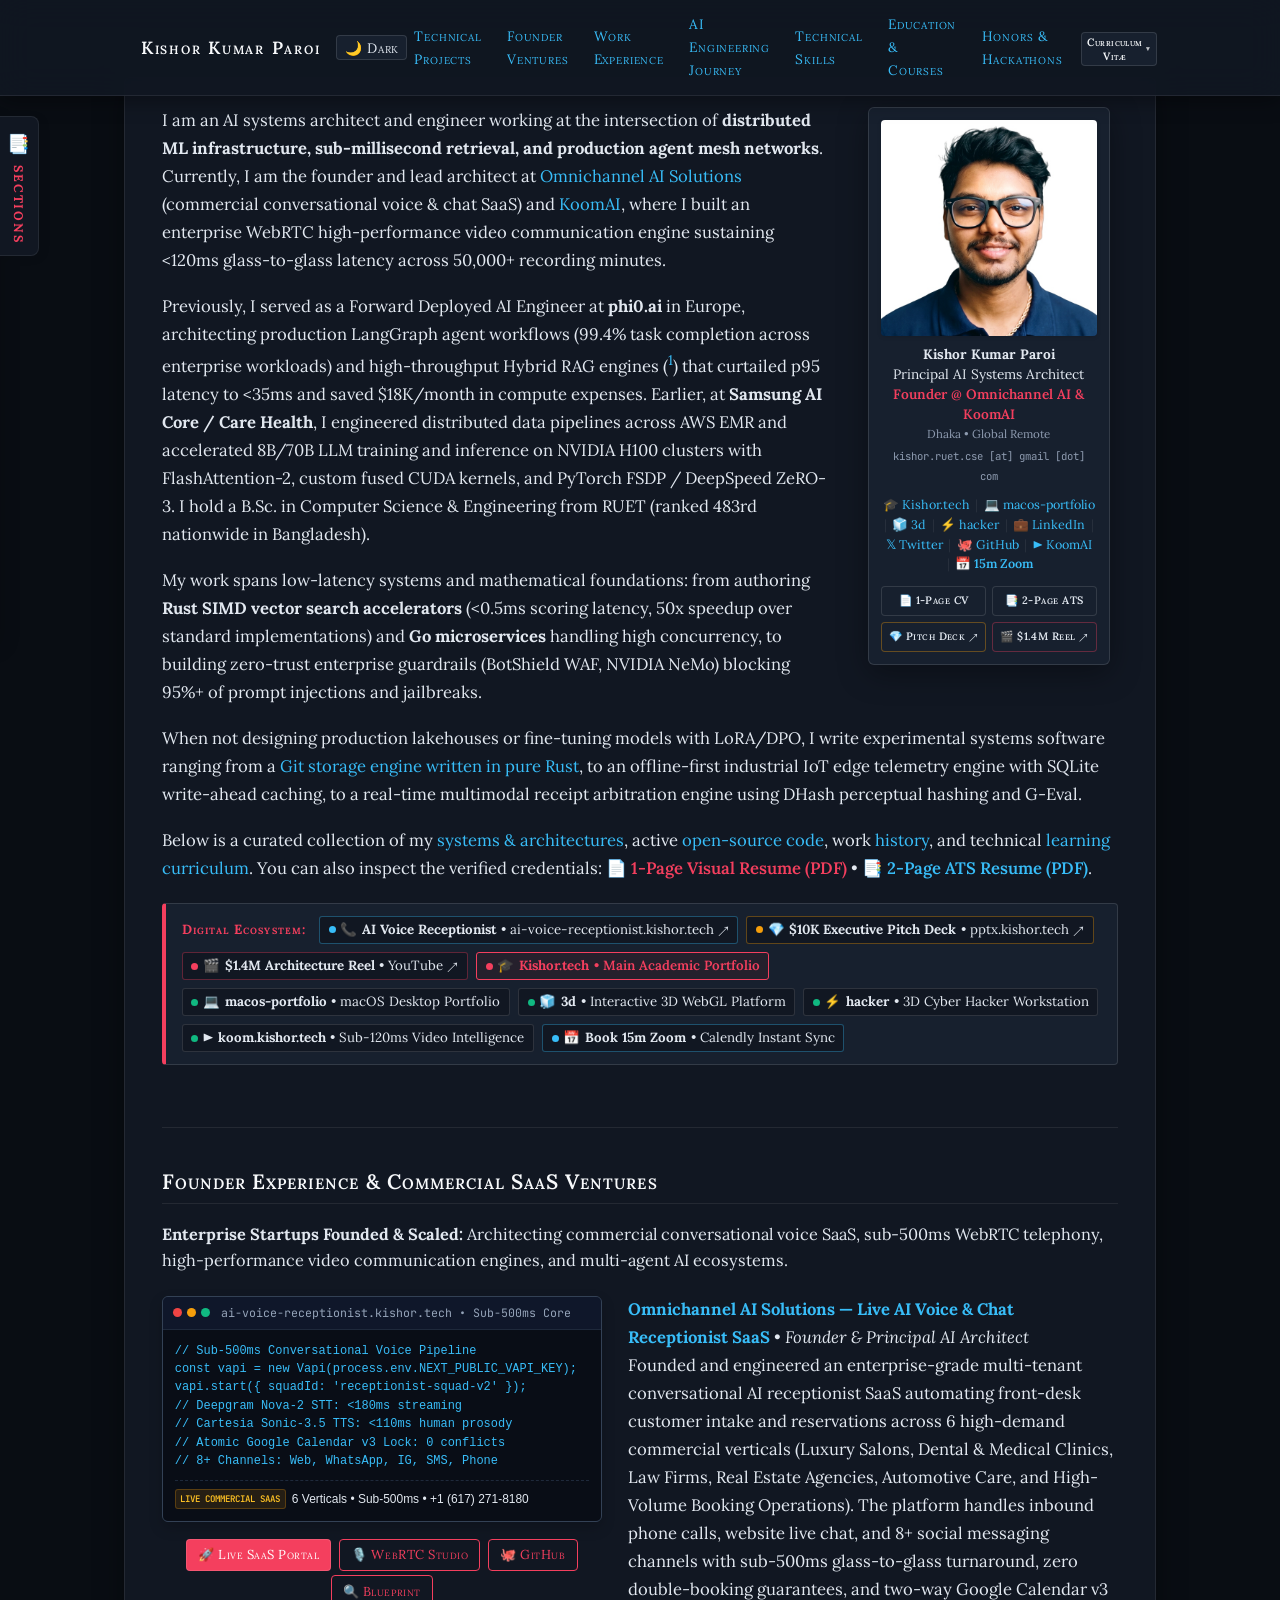
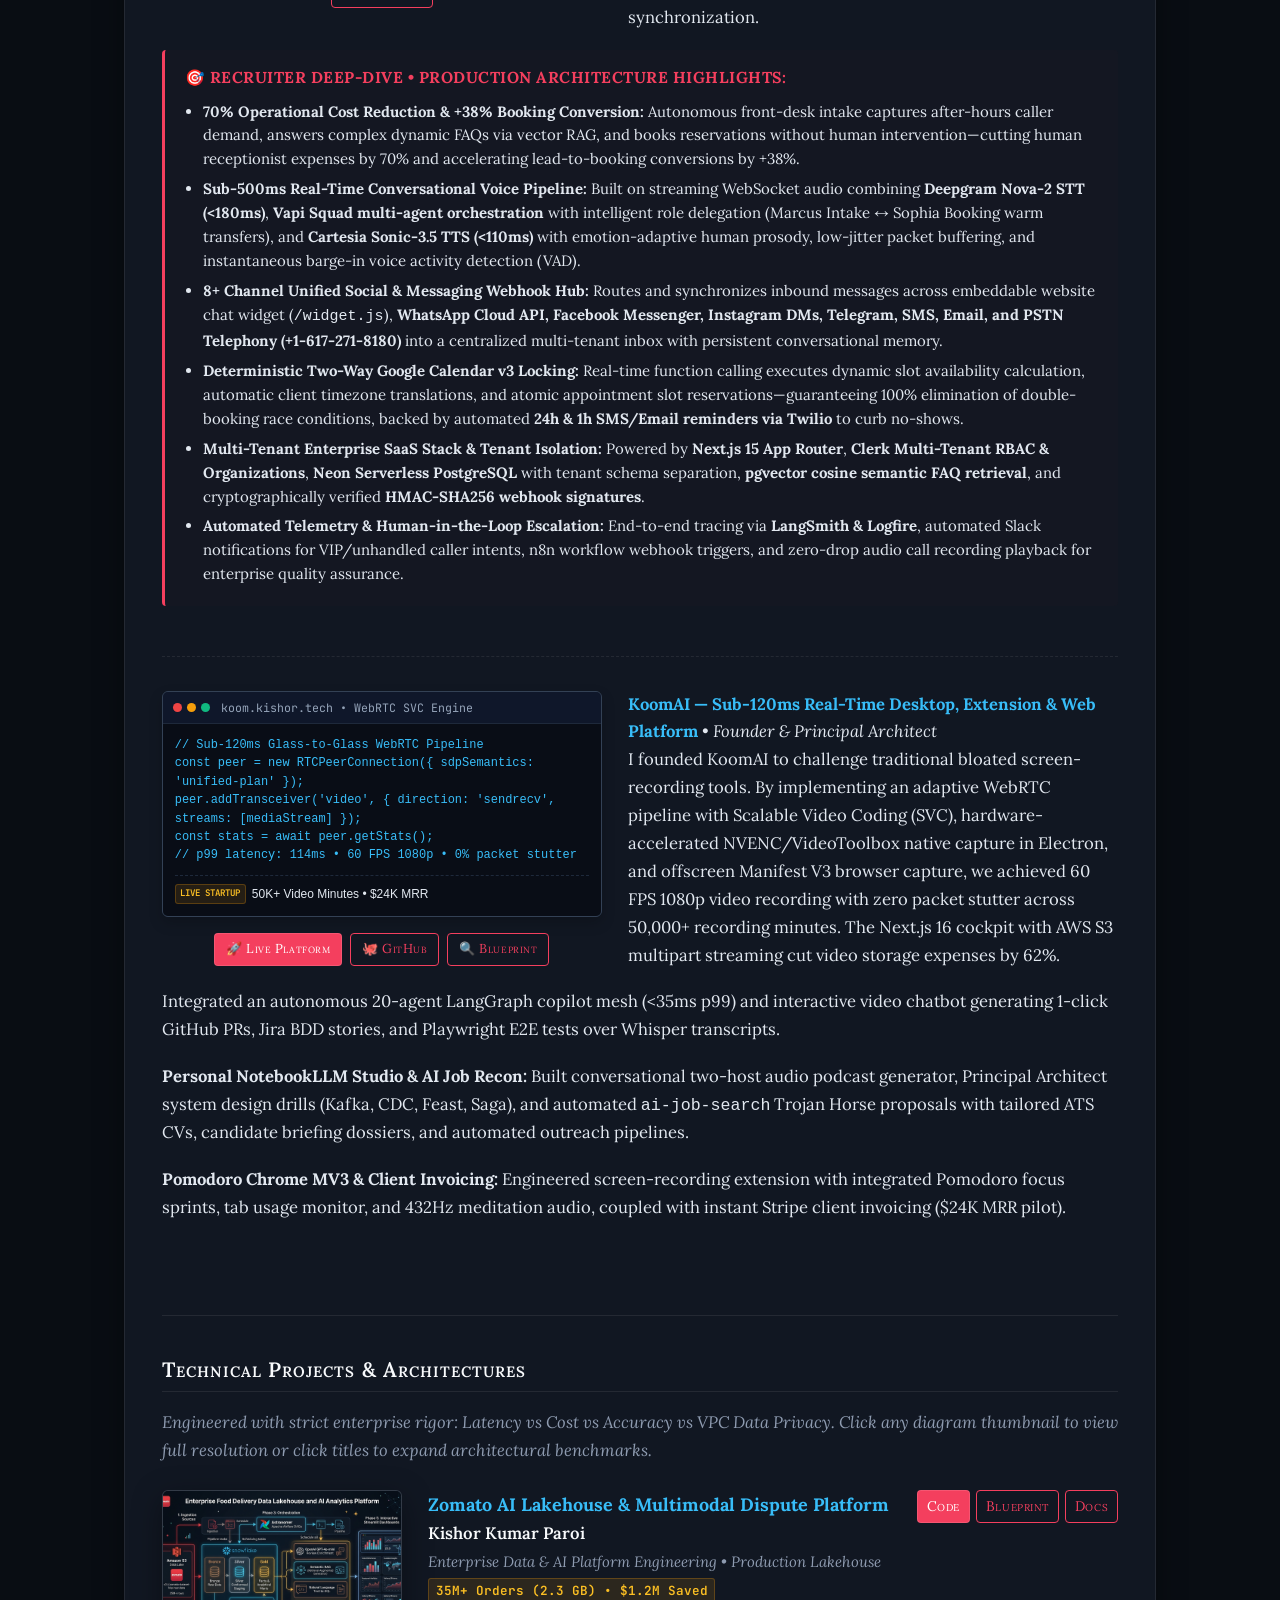
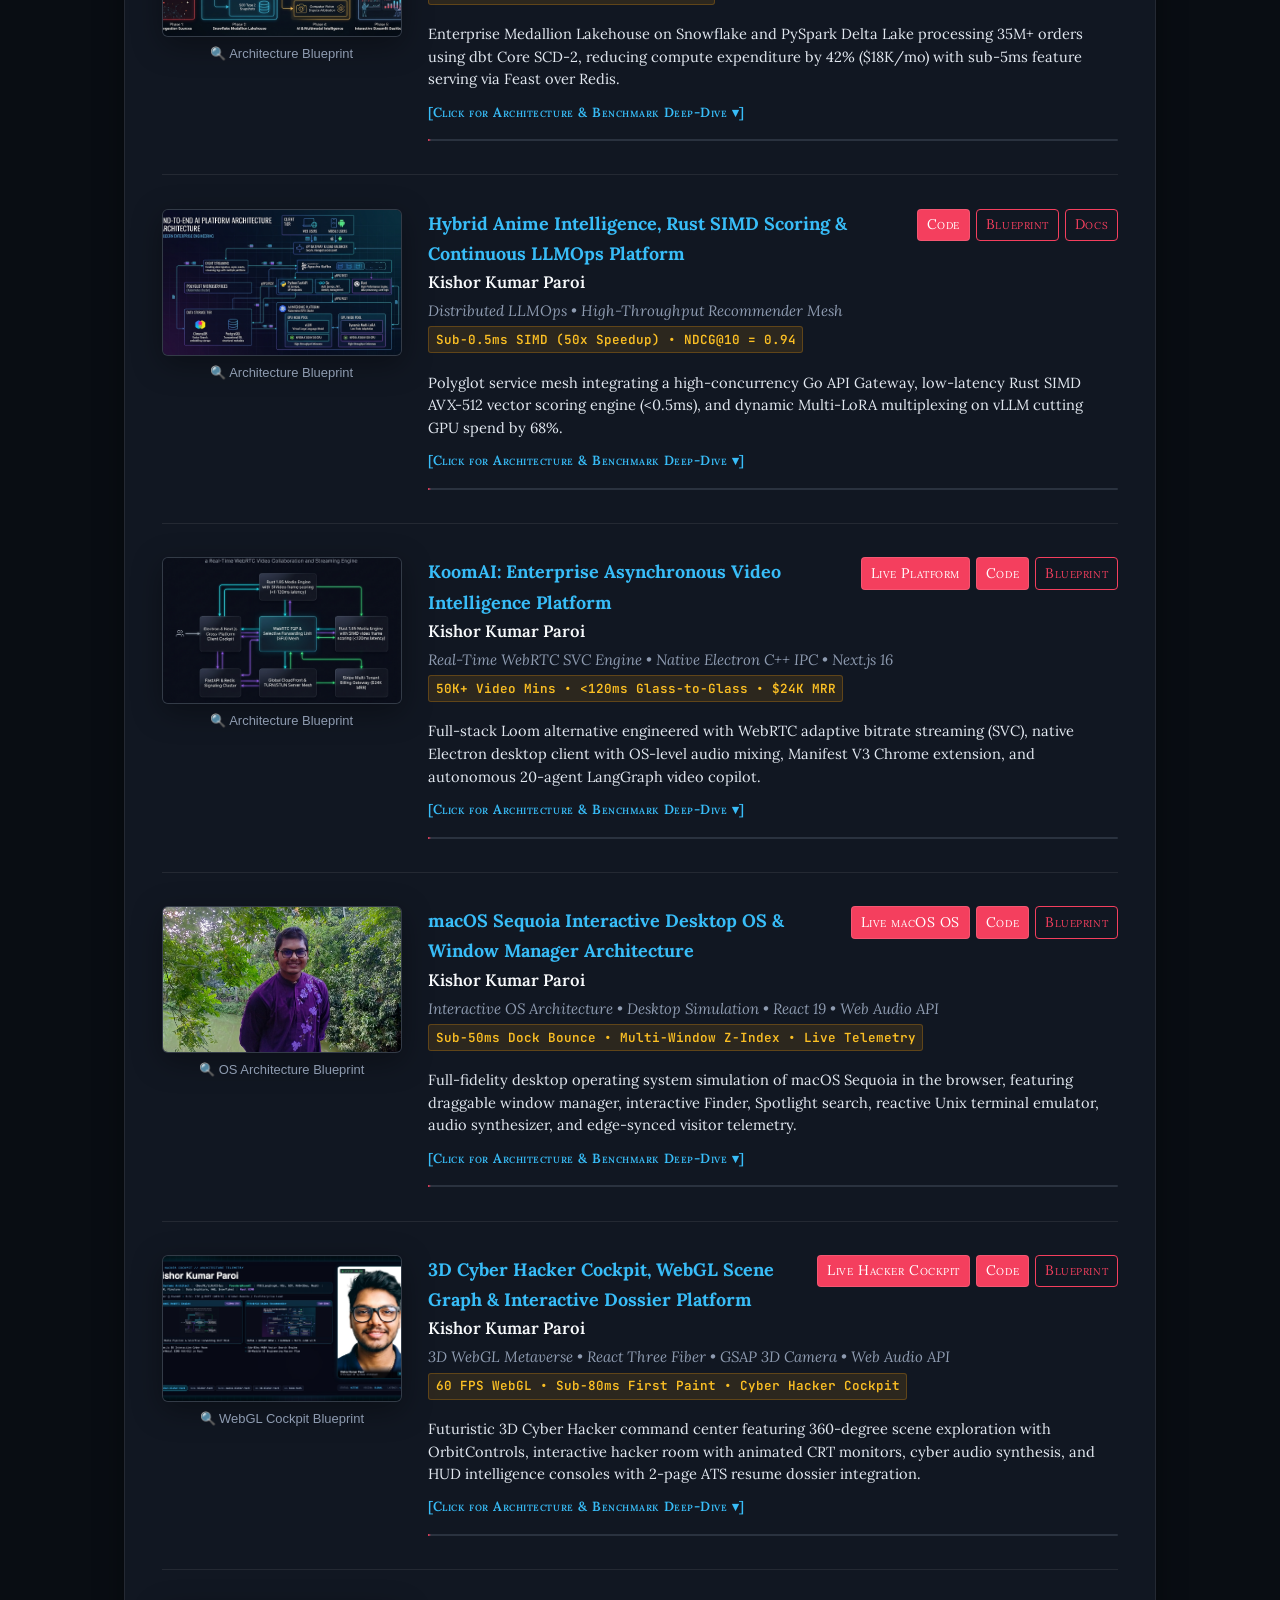
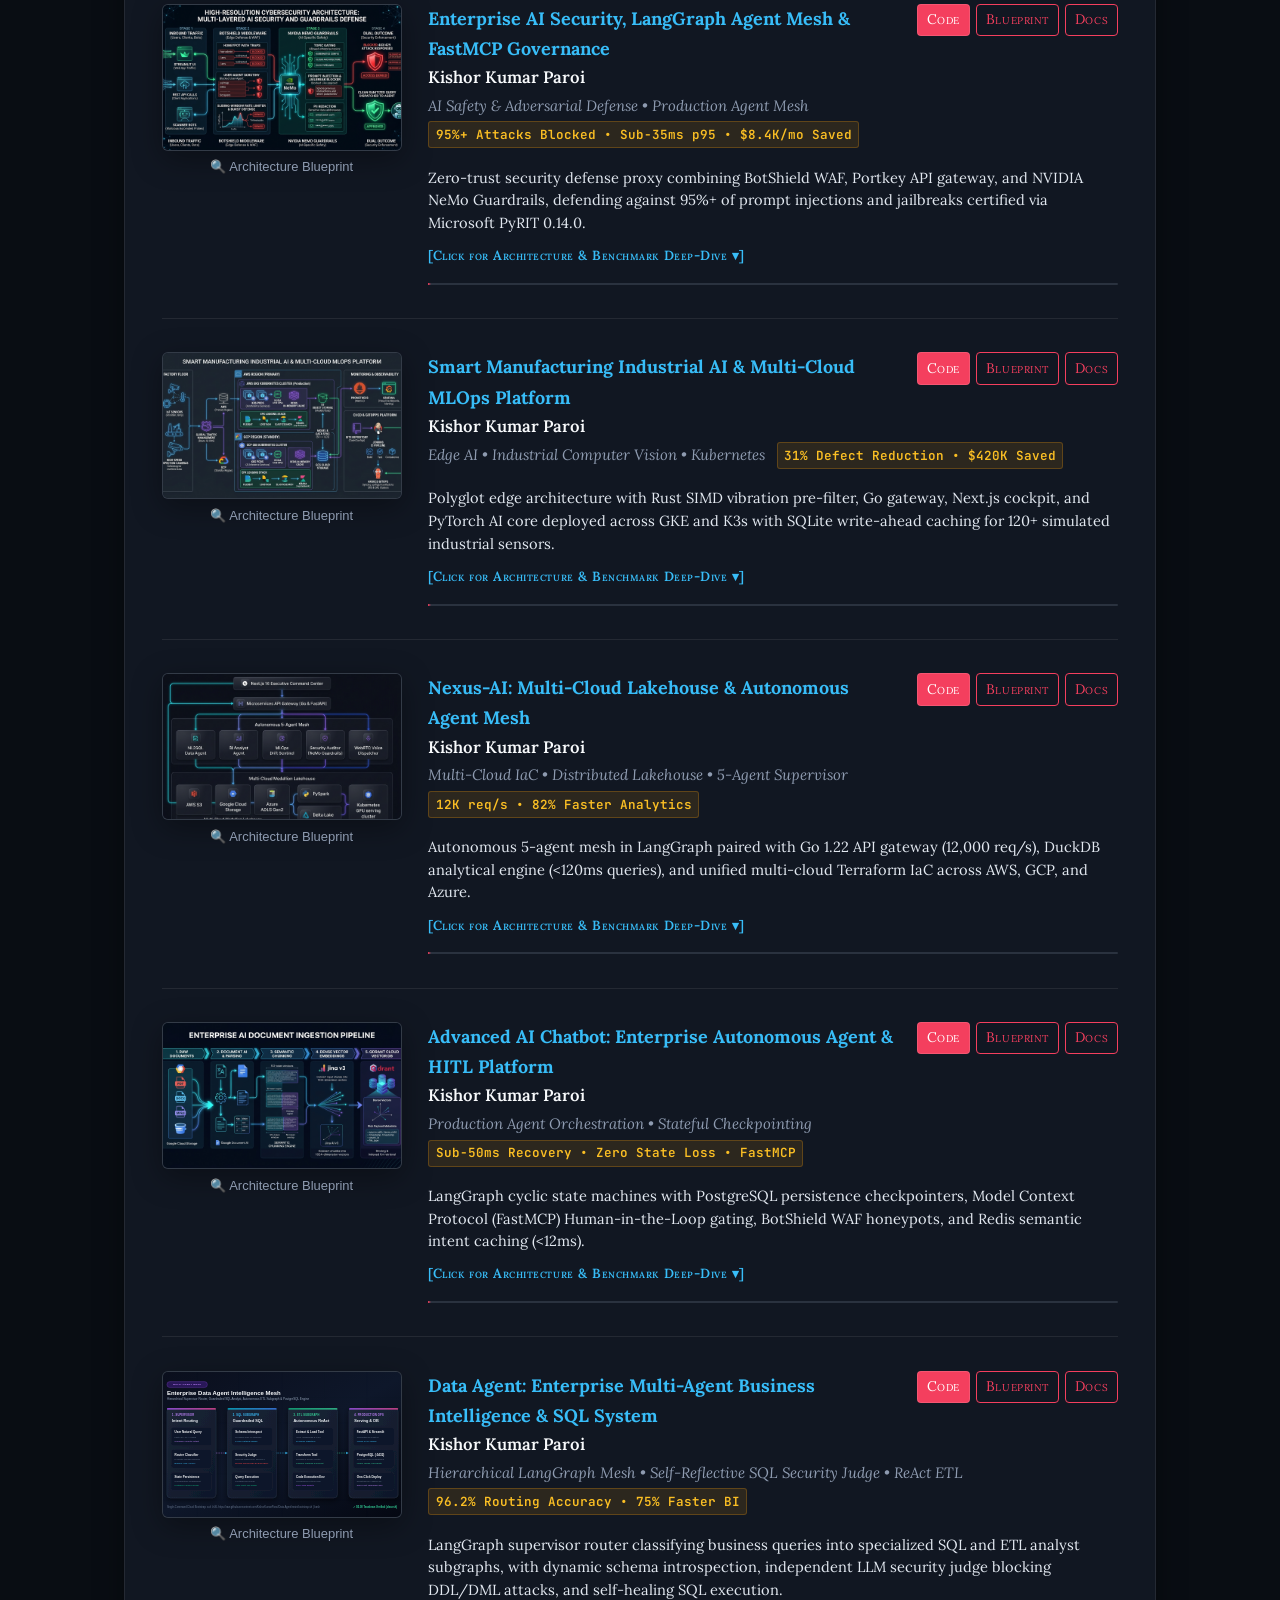
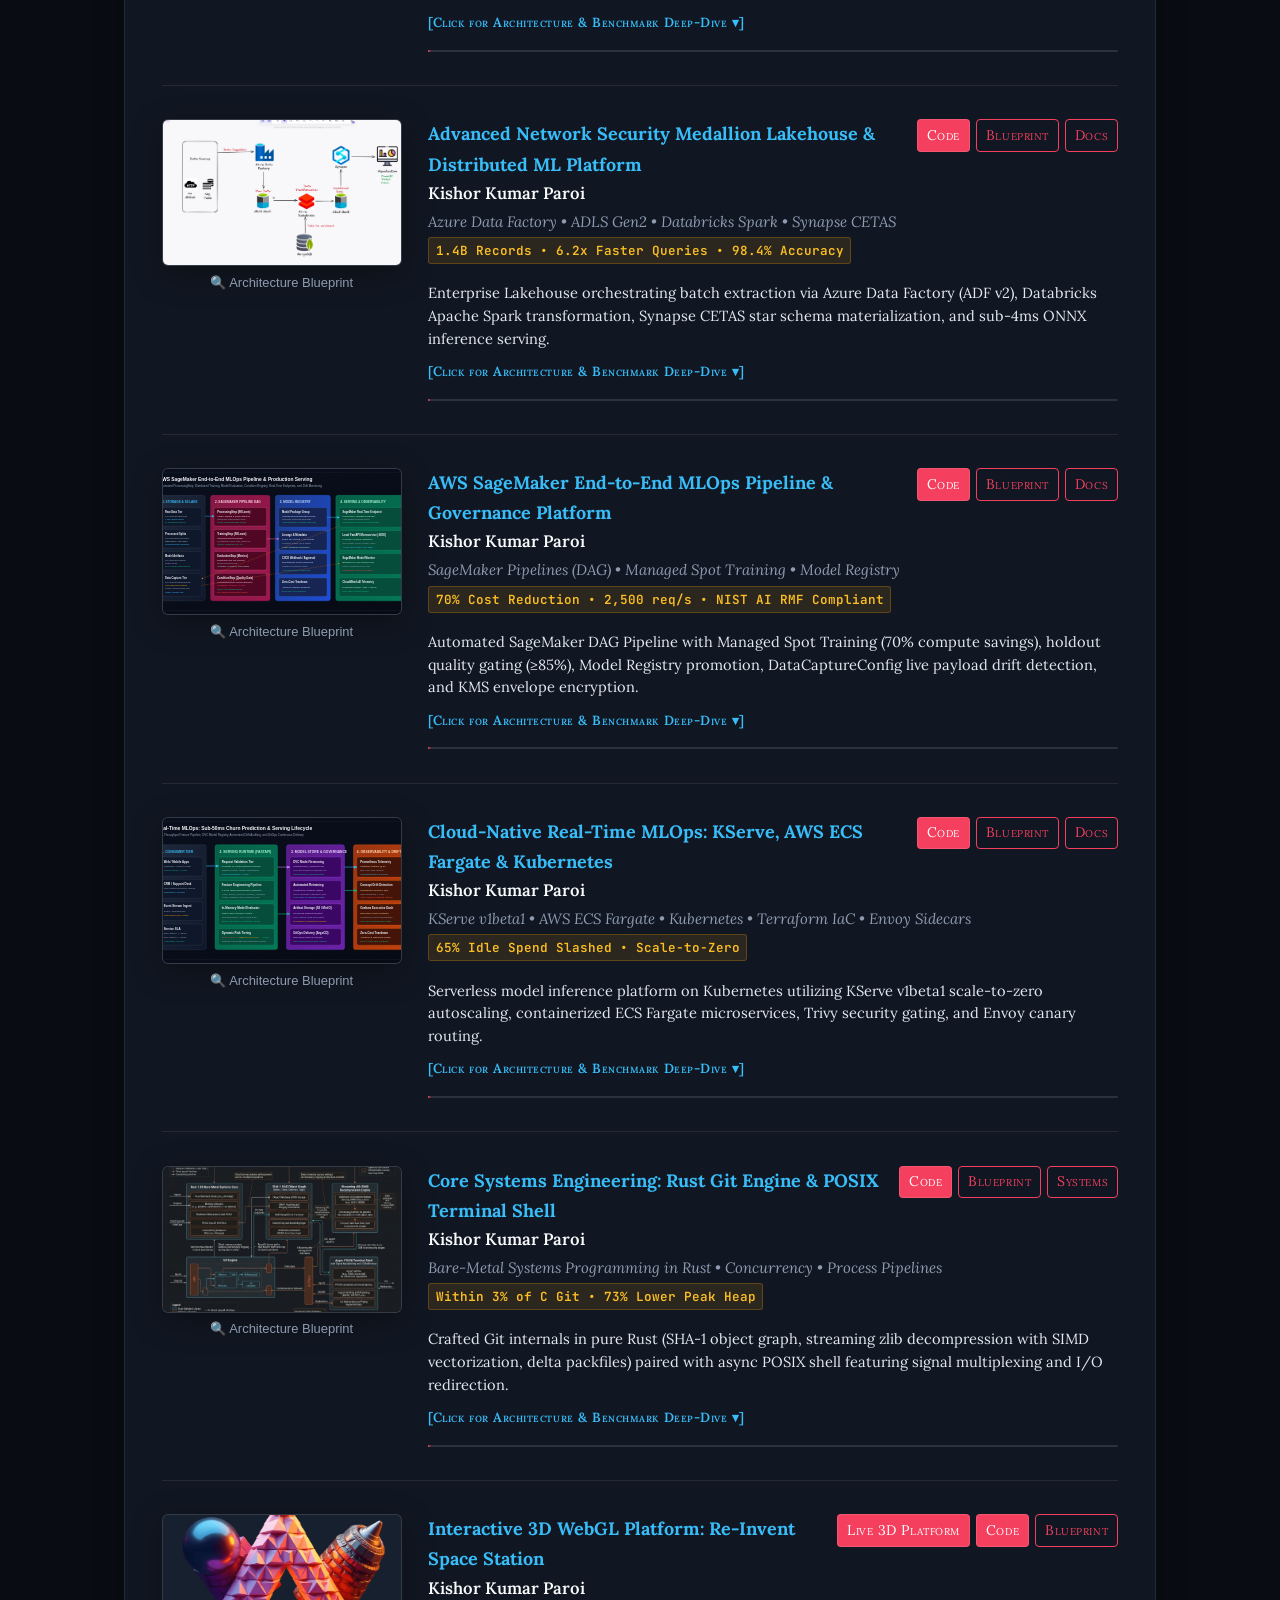
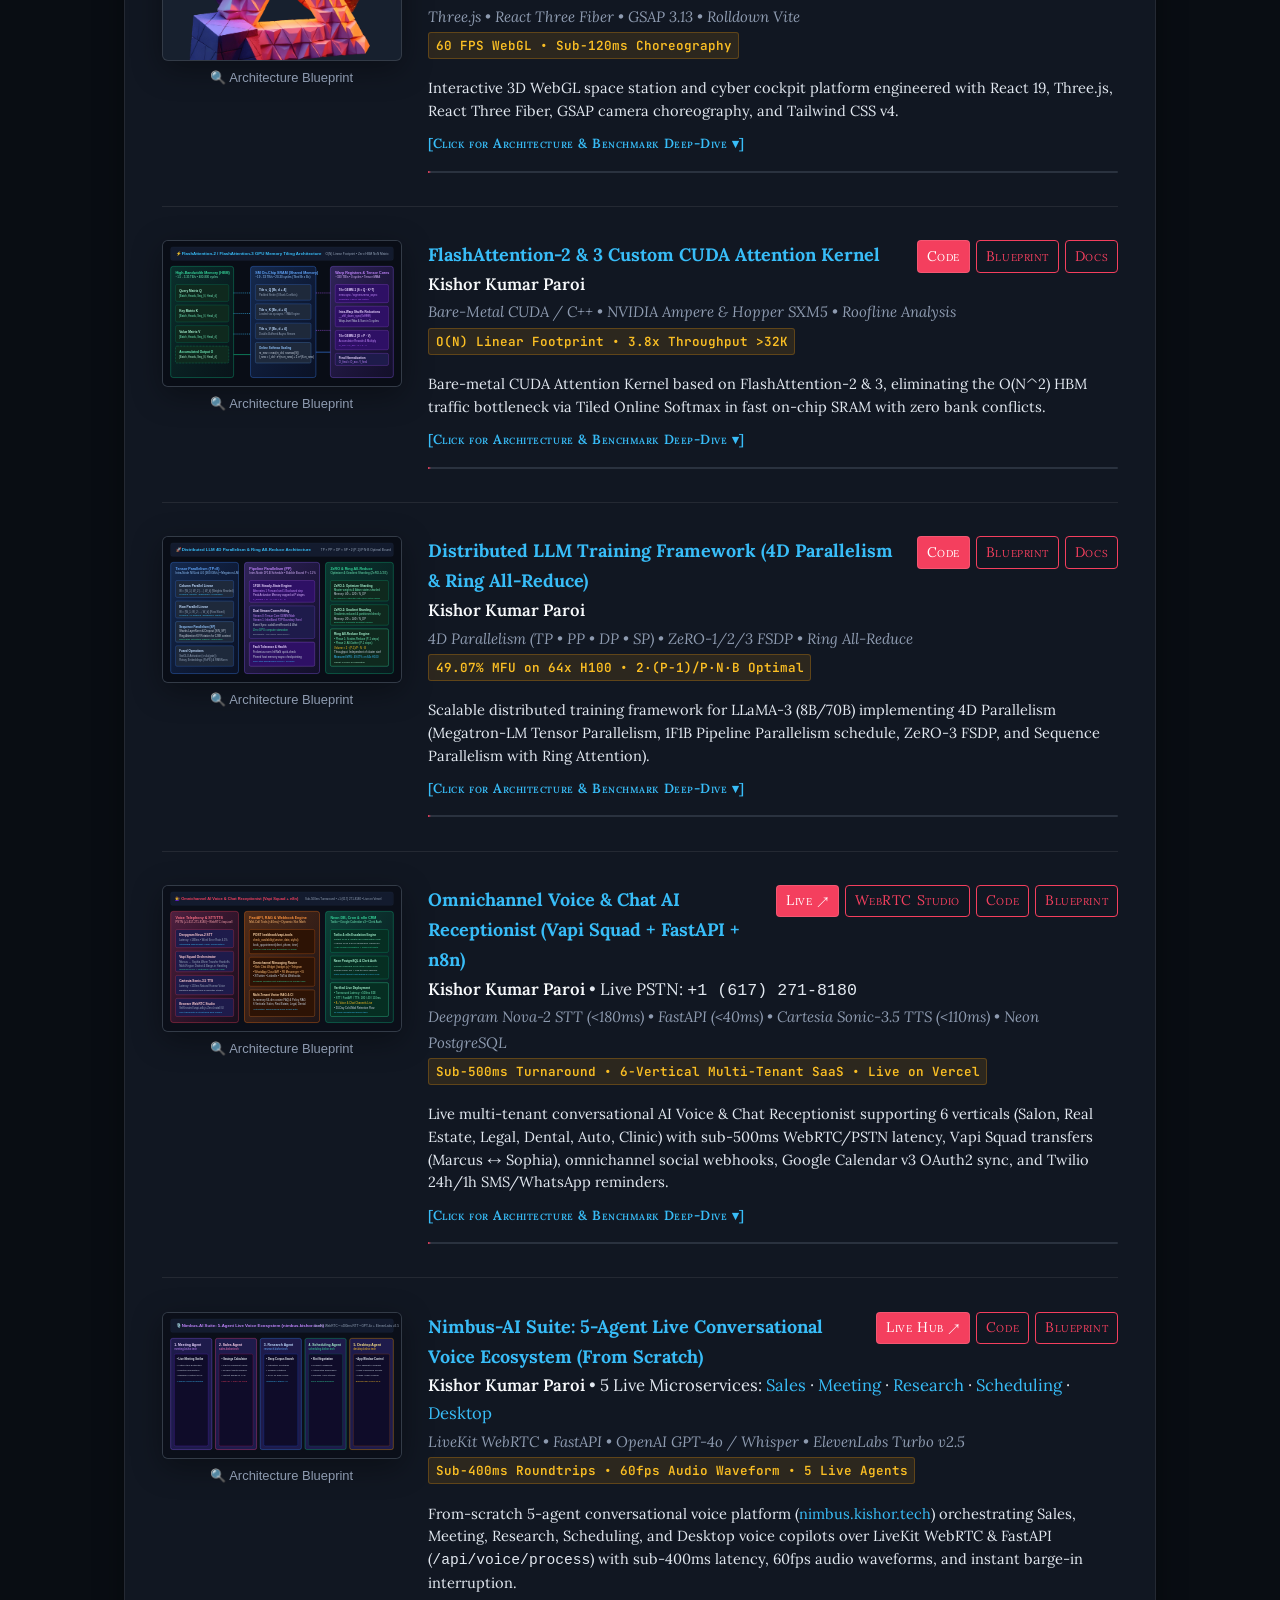
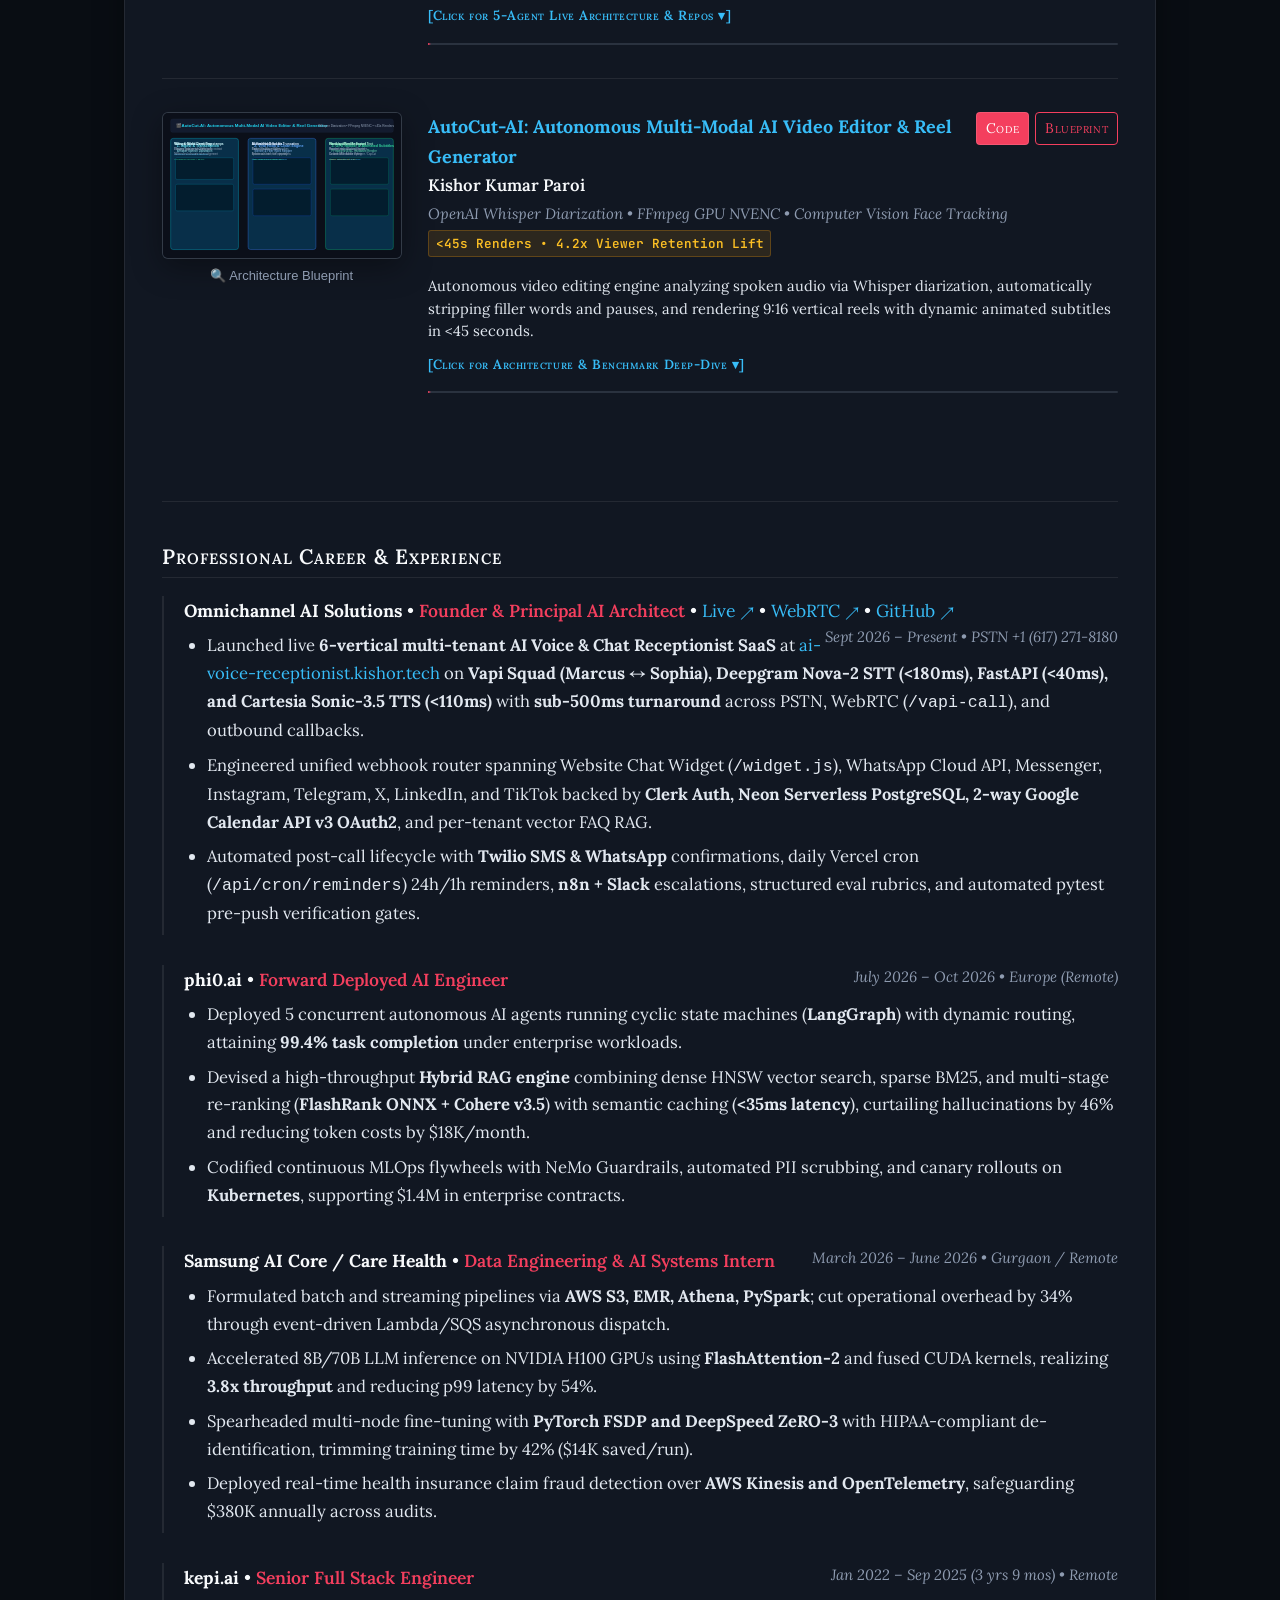
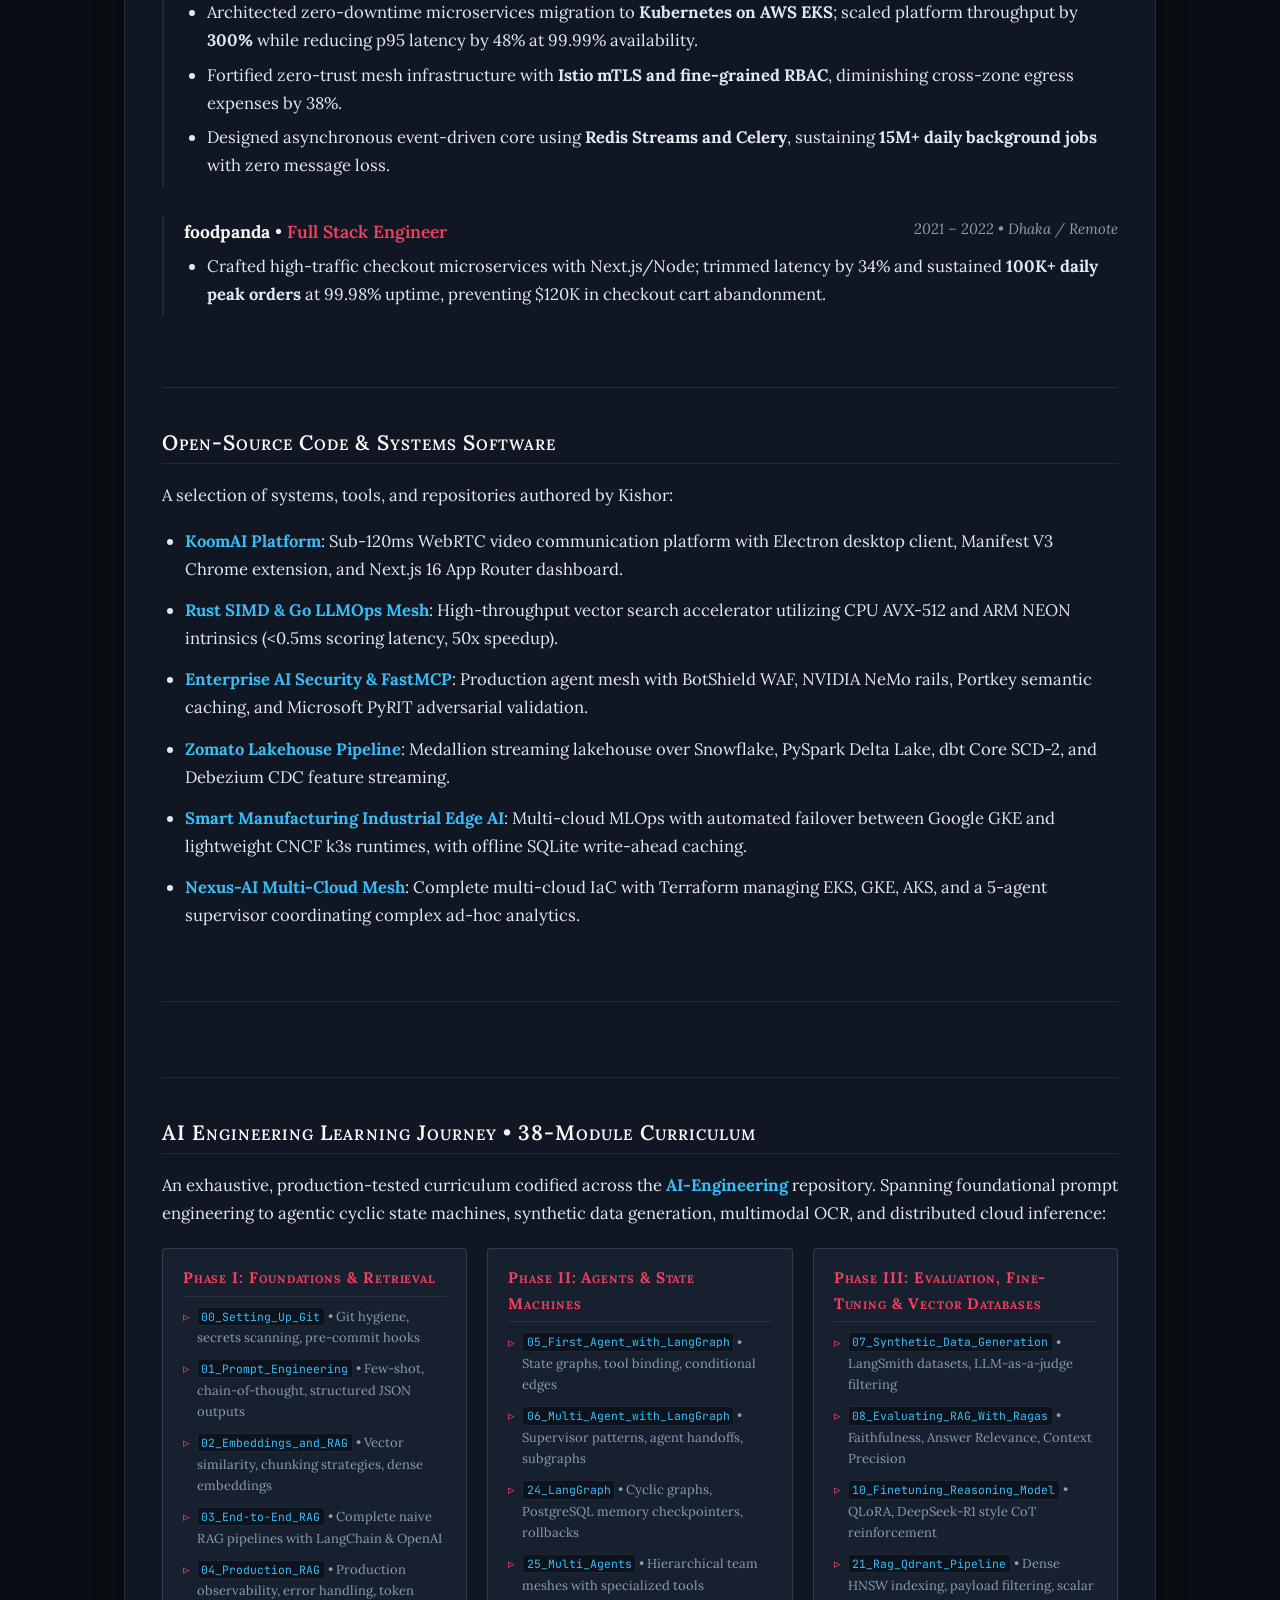
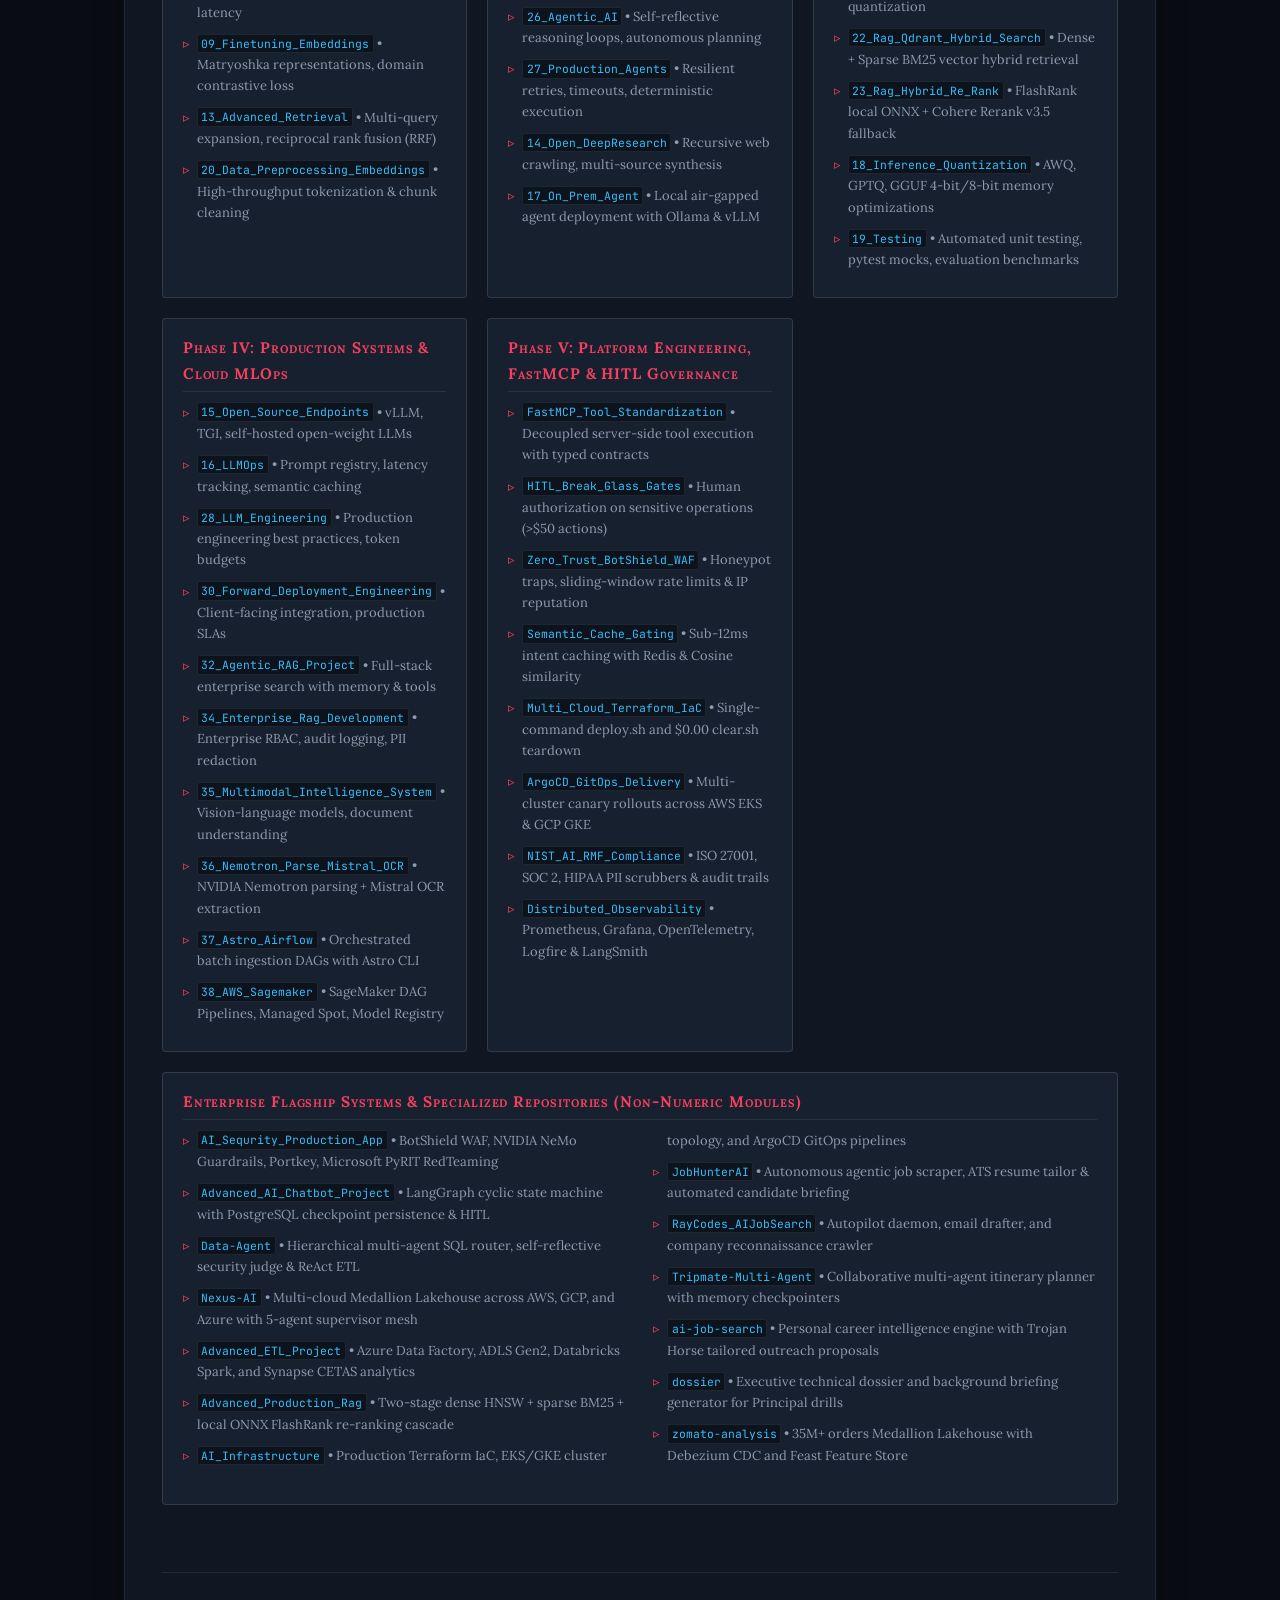
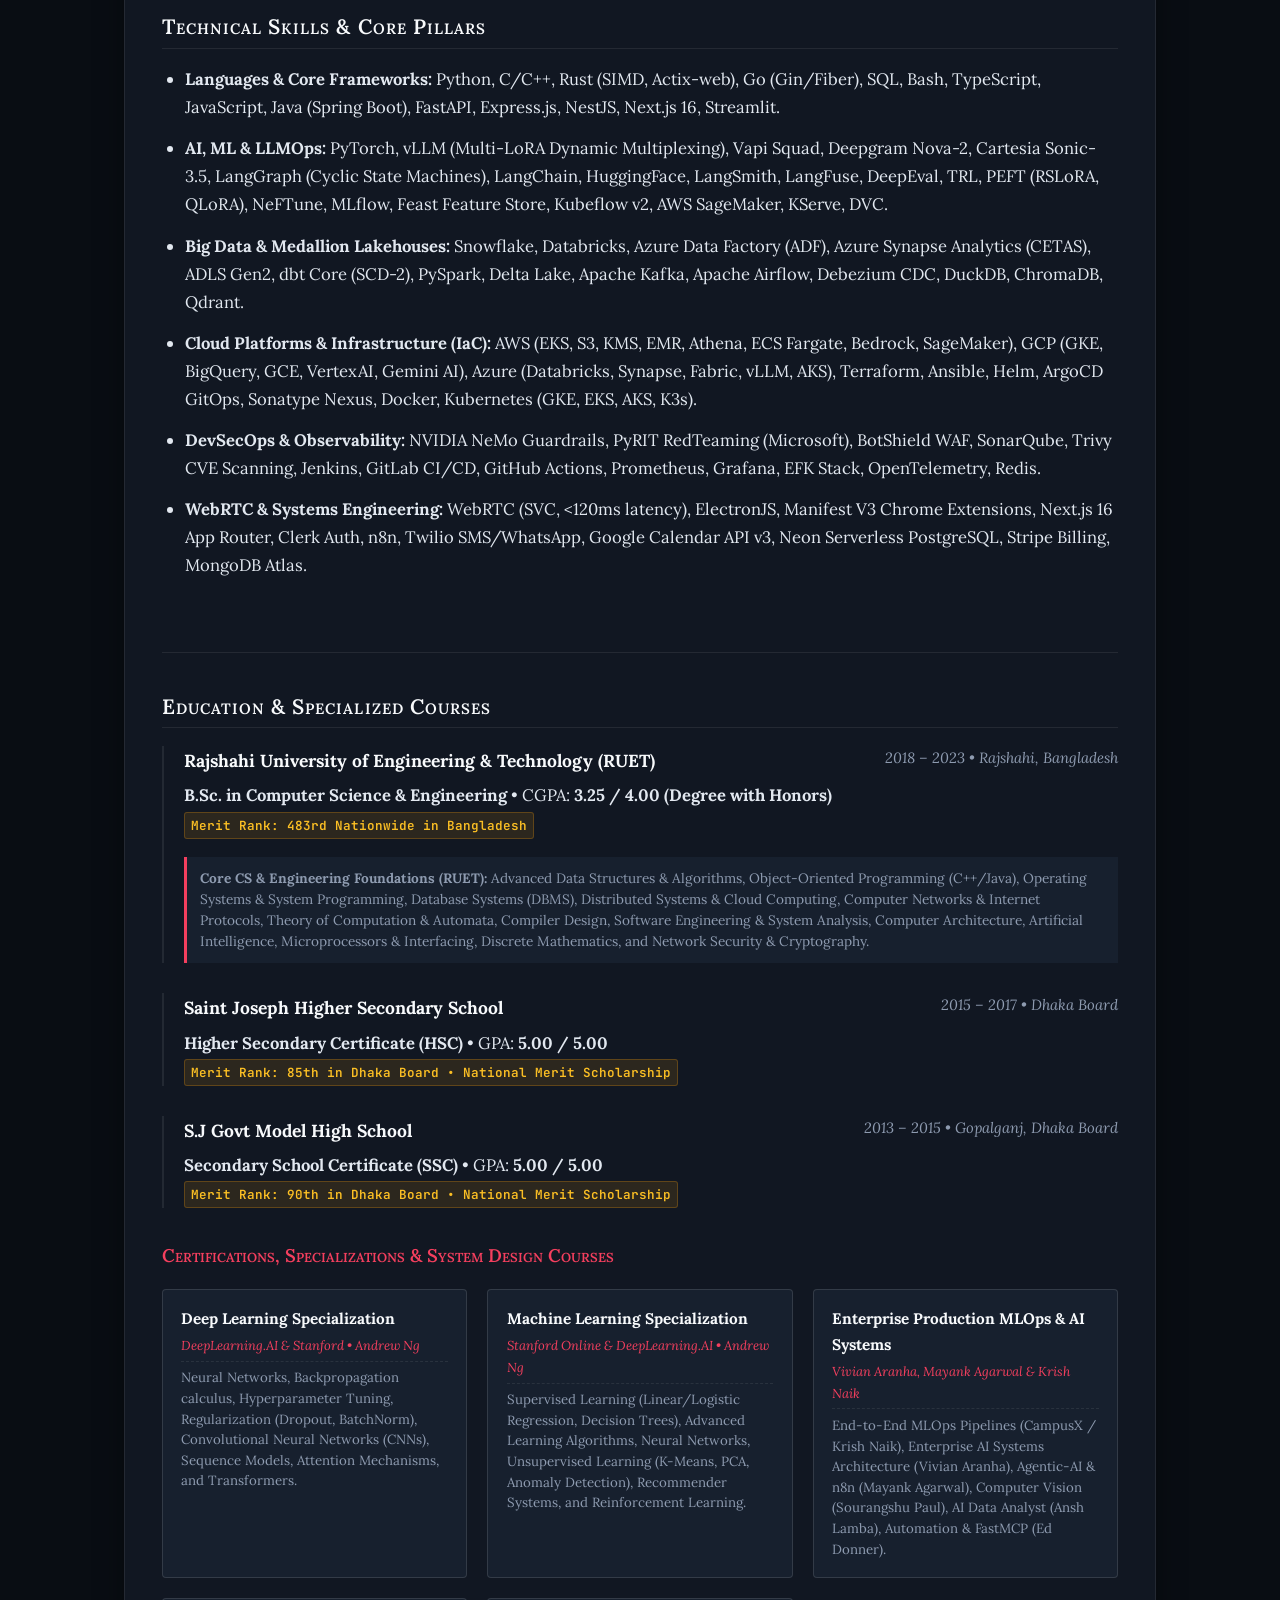
==== commit 3750b590: "fix(resumes): switch Omnichannel PSTN number to +1 (617) 271-8180, rebuild strict 1p/2p PDFs, and re" ====
--- a/index.html
+++ b/index.html
@@ -3,14 +3,14 @@
   <head>
     <meta charset="UTF-8">
     <title>Kishor Kumar Paroi</title>
-    <meta name="description" content="AI Systems Architect | (Dev/ML/LLM/AI)Ops | Founder@KoomAI | FDE(LangGraph, Kubernetes, Kubeflow, GCP, Hybrid RAG&lt;35ms, Agent Mesh, AI Security) | vLLM, Finetune | Data Engineer(Azure, AWS, Databricks, Snowflake) | Rust SIMD">
+    <meta name="description" content="AI Systems Architect | (Dev/ML/LLM/AI)Ops | Founder @ Omnichannel AI &amp; KoomAI | FDE(LangGraph, Kubernetes, Kubeflow, GCP, Hybrid RAG&lt;35ms, Agent Mesh, AI Security) | vLLM, Finetune | Data Engineer(Azure, AWS, Databricks, Snowflake) | Rust SIMD">
     <meta name="viewport" content="width=device-width, initial-scale=1.0">
 
     <!-- Open Graph / WhatsApp / Instagram / LinkedIn / Facebook Meta Tags -->
     <meta property="og:type" content="website">
     <meta property="og:url" content="https://kishor.tech/">
-    <meta property="og:title" content="Kishor Kumar Paroi — Principal AI Systems Architect &amp; Founder @ KoomAI">
-    <meta property="og:description" content="AI Systems Architect | (Dev/ML/LLM/AI)Ops | Founder@KoomAI | FDE(LangGraph, Kubernetes, Kubeflow, GCP, Hybrid RAG&lt;35ms, Agent Mesh, AI Security) | vLLM, Finetune | Data Engineer(Azure, AWS, Databricks, Snowflake) | Rust SIMD">
+    <meta property="og:title" content="Kishor Kumar Paroi — Principal AI Systems Architect &amp; Founder @ Omnichannel AI &amp; KoomAI">
+    <meta property="og:description" content="AI Systems Architect | (Dev/ML/LLM/AI)Ops | Founder @ Omnichannel AI &amp; KoomAI | FDE(LangGraph, Kubernetes, Kubeflow, GCP, Hybrid RAG&lt;35ms, Agent Mesh, AI Security) | vLLM, Finetune | Data Engineer(Azure, AWS, Databricks, Snowflake) | Rust SIMD">
     <meta property="og:image" content="https://kishor.tech/og-preview.jpg?v=8">
     <meta property="og:image:secure_url" content="https://kishor.tech/og-preview.jpg?v=8">
     <meta property="og:image:width" content="1200">
@@ -23,7 +23,7 @@
     <meta name="twitter:site" content="@Mr_paroi">
     <meta name="twitter:creator" content="@Mr_paroi">
     <meta name="twitter:title" content="Kishor Kumar Paroi — Principal AI Systems Architect">
-    <meta name="twitter:description" content="AI Systems Architect | (Dev/ML/LLM/AI)Ops | Founder@KoomAI | FDE(LangGraph, Kubernetes, Kubeflow, GCP, Hybrid RAG&lt;35ms, Agent Mesh, AI Security) | vLLM, Finetune | Data Engineer(Azure, AWS, Databricks, Snowflake) | Rust SIMD">
+    <meta name="twitter:description" content="AI Systems Architect | (Dev/ML/LLM/AI)Ops | Founder @ Omnichannel AI &amp; KoomAI | FDE(LangGraph, Kubernetes, Kubeflow, GCP, Hybrid RAG&lt;35ms, Agent Mesh, AI Security) | vLLM, Finetune | Data Engineer(Azure, AWS, Databricks, Snowflake) | Rust SIMD">
     <meta name="twitter:image" content="https://kishor.tech/og-preview.jpg?v=8">
 
     <!-- High-Performance Network Resource Hints & Preconnects -->
@@ -48,8 +48,8 @@
     <link rel="preload" href="images/projects/hacker/01_hacker_cockpit.jpg" as="image" type="image/jpeg">
 
     <!-- Instant Resume Document Prefetching for 0ms PDF Latency -->
-    <link rel="prefetch" href="resume_single_column.pdf?v=20261111" as="fetch">
-    <link rel="prefetch" href="resume.pdf?v=20261111" as="fetch">
+    <link rel="prefetch" href="resume_single_column.pdf?v=20261111-2" as="fetch">
+    <link rel="prefetch" href="resume.pdf?v=20261111-2" as="fetch">
 
     <!-- Aesthetic Old-School Academic Typography (Lora + EB Garamond + JetBrains Mono) -->
     <link href="https://fonts.googleapis.com/css2?family=EB+Garamond:ital,wght@0,400;0,500;0,600;0,700;1,400;1,600&family=Lora:ital,wght@0,400;0,500;0,600;0,700;1,400;1,600&family=JetBrains+Mono:wght@400;500;600&display=swap" rel="stylesheet">
@@ -92,7 +92,7 @@
           <div class="dropdown fancy">
             <nav>
               <a href="#projects">Technical Projects</a>
-              <a href="#founder">Founder @ KoomAI</a>
+              <a href="#founder">Founder Ventures</a>
               <a href="#experience">Work Experience</a>
               <a href="#journey">AI Engineering Journey</a>
               <a href="#skills">Technical Skills</a>
@@ -104,11 +104,11 @@
                   Curriculum Vitæ <span class="drop-arrow" aria-hidden="true">▾</span>
                 </button>
                 <div class="nav-dropdown-menu" role="menu" aria-labelledby="resumeMenuTrigger">
-                  <a href="resume.pdf?v=20261111" target="_blank" rel="noopener" class="nav-dropdown-item" role="menuitem">
+                  <a href="resume.pdf?v=20261111-2" target="_blank" rel="noopener" class="nav-dropdown-item" role="menuitem">
                     <span>1-Page CV</span>
                     <span class="nav-item-badge">PDF</span>
                   </a>
-                  <a href="resume_single_column.pdf?v=20261111" target="_blank" rel="noopener" class="nav-dropdown-item" role="menuitem">
+                  <a href="resume_single_column.pdf?v=20261111-2" target="_blank" rel="noopener" class="nav-dropdown-item" role="menuitem">
                     <span>2-Page ATS</span>
                     <span class="nav-item-badge">PDF</span>
                   </a>
@@ -148,14 +148,14 @@
         <div id="leftnav-links">
           <a href="#about" class="active">Profile</a>
           <a href="#projects">Technical Projects</a>
-          <a href="#founder">Founder @ KoomAI</a>
+          <a href="#founder">Founder Ventures</a>
           <a href="#experience">Work Experience</a>
           <a href="#journey">AI Engineering Journey</a>
           <a href="#skills">Technical Skills</a>
           <a href="#education">Education &amp; Courses</a>
           <a href="#achievements">Achievements</a>
-          <a href="resume.pdf?v=20261111" target="_blank" rel="noopener" style="font-weight: 600;">📄 1-Page Visual Resume ↗</a>
-          <a href="resume_single_column.pdf?v=20261111" target="_blank" rel="noopener" style="font-weight: 600;">📑 2-Page ATS Resume ↗</a>
+          <a href="resume.pdf?v=20261111-2" target="_blank" rel="noopener" style="font-weight: 600;">📄 1-Page Visual Resume ↗</a>
+          <a href="resume_single_column.pdf?v=20261111-2" target="_blank" rel="noopener" style="font-weight: 600;">📑 2-Page ATS Resume ↗</a>
         </div>
       </div>
     </nav>
@@ -174,7 +174,7 @@
                   <div class="card-caption fancy">
                     <strong>Kishor Kumar Paroi</strong><br>
                     <span>Principal AI Systems Architect</span><br>
-                    <span class="role-affiliation">Founder @ KoomAI</span><br>
+                    <span class="role-affiliation">Founder @ Omnichannel AI &amp; KoomAI</span><br>
                     <span class="location-tag">Dhaka &bull; Global Remote</span><br>
                     <span class="email-text">kishor.ruet.cse [at] gmail [dot] com</span>
                     <div class="card-social-links">
@@ -197,10 +197,10 @@
                       <a href="https://calendly.com/kishor-ruet-cse/15min" target="_blank" rel="noopener" style="color: var(--accent-link); font-weight: 600;">📅 15m Zoom</a>
                     </div>
                     <div class="cv-quick-grid">
-                      <a href="resume.pdf?v=20261111" target="_blank" rel="noopener" class="cv-quick-btn" title="View 1-Page Visual CV">
+                      <a href="resume.pdf?v=20261111-2" target="_blank" rel="noopener" class="cv-quick-btn" title="View 1-Page Visual CV">
                         <span>📄 1-Page CV</span>
                       </a>
-                      <a href="resume_single_column.pdf?v=20261111" target="_blank" rel="noopener" class="cv-quick-btn" title="View 2-Page ATS Resume">
+                      <a href="resume_single_column.pdf?v=20261111-2" target="_blank" rel="noopener" class="cv-quick-btn" title="View 2-Page ATS Resume">
                         <span>📑 2-Page ATS</span>
                       </a>
                       <a href="https://pptx.kishor.tech" target="_blank" rel="noopener" class="cv-quick-btn cv-featured-deck" title="View $10K Executive Pitch Deck">
@@ -220,7 +220,7 @@
               <img src="kishor.jpg" alt="Photograph of Kishor Kumar Paroi" width="160" height="160">
               <div class="card-caption fancy">
                 <strong>Kishor Kumar Paroi</strong><br>
-                <span>Principal AI Systems Architect & Founder @ KoomAI</span><br>
+                <span>Principal AI Systems Architect &bull; Founder @ Omnichannel AI &amp; KoomAI</span><br>
                 <span class="email-text">kishor.ruet.cse [at] gmail [dot] com</span><br>
                 <div style="margin-top: 0.3em; margin-bottom: 0.5em;">
                   <a href="https://kishor.tech/" target="_blank" rel="noopener">🎓 Kishor.tech</a> |
@@ -234,10 +234,10 @@
                   <a href="https://calendly.com/kishor-ruet-cse/15min" target="_blank" rel="noopener" style="color: var(--accent-link); font-weight: 600;">📅 15m Zoom</a>
                 </div>
                 <div class="cv-quick-grid" style="max-width: 320px; margin: 0.85em auto 0 auto;">
-                  <a href="resume.pdf?v=20261111" target="_blank" rel="noopener" class="cv-quick-btn">
+                  <a href="resume.pdf?v=20261111-2" target="_blank" rel="noopener" class="cv-quick-btn">
                     <span>📄 1-Page CV</span>
                   </a>
-                  <a href="resume_single_column.pdf?v=20261111" target="_blank" rel="noopener" class="cv-quick-btn">
+                  <a href="resume_single_column.pdf?v=20261111-2" target="_blank" rel="noopener" class="cv-quick-btn">
                     <span>📑 2-Page ATS</span>
                   </a>
                   <a href="https://pptx.kishor.tech" target="_blank" rel="noopener" class="cv-quick-btn cv-featured-deck">
@@ -255,7 +255,7 @@
               <p>
                 I am an AI systems architect and engineer working at the intersection of
                 <strong>distributed ML infrastructure, sub-millisecond retrieval, and production agent mesh networks</strong>.
-                Currently, I am the founder and lead architect at <a href="https://koom.kishor.tech/" target="_blank" rel="noopener">KoomAI</a>,
+                Currently, I am the founder and lead architect at <a href="https://ai-voice-receptionist.kishor.tech/" target="_blank" rel="noopener">Omnichannel AI Solutions</a> (commercial conversational voice &amp; chat SaaS) and <a href="https://koom.kishor.tech/" target="_blank" rel="noopener">KoomAI</a>,
                 where I built an enterprise WebRTC high-performance video communication engine sustaining &lt;120ms glass-to-glass latency across 50,000+ recording minutes.
               </p>
 
@@ -284,9 +284,9 @@
                 work <a href="#experience">history</a>,
                 and technical <a href="#journey">learning curriculum</a>.
                 You can also inspect the verified credentials:
-                <a href="resume.pdf?v=20261111" target="_blank" rel="noopener" style="font-weight: 600; color: var(--accent-burgundy);">📄 1-Page Visual Resume (PDF)</a>
+                <a href="resume.pdf?v=20261111-2" target="_blank" rel="noopener" style="font-weight: 600; color: var(--accent-burgundy);">📄 1-Page Visual Resume (PDF)</a>
                 &bull;
-                <a href="resume_single_column.pdf?v=20261111" target="_blank" rel="noopener" style="font-weight: 600; color: var(--accent-link);">📑 2-Page ATS Resume (PDF)</a>.
+                <a href="resume_single_column.pdf?v=20261111-2" target="_blank" rel="noopener" style="font-weight: 600; color: var(--accent-link);">📑 2-Page ATS Resume (PDF)</a>.
               </p>
               <!-- Live Digital Ecosystem Navigation -->
               <div class="ecosystem-banner">
@@ -326,16 +326,68 @@
 
             <hr class="vintage-divider">
 
-            <!-- Founder Experience & Startup Platform: KoomAI -->
+            <!-- Founder Experience & Commercial SaaS Ventures -->
             <section id="founder">
-              <div class="section-heading">Founder Experience &amp; Startup Platform: KoomAI</div>
-              <p style="margin-bottom: 1.2em;">
-                <strong>KoomAI — Enterprise Asynchronous Video Intelligence Platform</strong> &bull; <em>Founder &amp; Principal Architect</em><br>
-                Orchestrating Desktop (Electron), Chrome Extension (Manifest V3), Backend (Express/AWS), and Full-Stack Next.js 16 App Router.
-                [<a href="https://koom.kishor.tech/" target="_blank" rel="noopener">Live Platform</a> &bull; <a href="https://github.com/KishorKumarParoi/Koom-AI" target="_blank" rel="noopener">GitHub</a>]
+              <div class="section-heading">Founder Experience &amp; Commercial SaaS Ventures</div>
+              <p style="margin-bottom: 1.4em; font-size: 0.98em; line-height: 1.6; color: var(--text-dark);">
+                <strong>Enterprise Startups Founded &amp; Scaled:</strong> Architecting commercial conversational voice SaaS, sub-500ms WebRTC telephony, high-performance video communication engines, and multi-agent AI ecosystems.
               </p>
 
-              <!-- Item 1: KoomAI Video Engine -->
+              <!-- Venture 1: Omnichannel AI Solutions -->
+              <article class="media-feature">
+                <div class="video-container left-media">
+                  <div class="video-mockup">
+                    <div class="mockup-header">
+                      <span class="dot red"></span><span class="dot yellow"></span><span class="dot green"></span>
+                      <span class="mockup-title">ai-voice-receptionist.kishor.tech &bull; Sub-500ms Core</span>
+                    </div>
+                    <div class="mockup-screen">
+                      <div class="code-preview">
+                        <code>// Sub-500ms Conversational Voice Pipeline<br>
+const vapi = new Vapi(process.env.NEXT_PUBLIC_VAPI_KEY);<br>
+vapi.start({ squadId: 'receptionist-squad-v2' });<br>
+// Deepgram Nova-2 STT: &lt;180ms streaming<br>
+// Cartesia Sonic-3.5 TTS: &lt;110ms human prosody<br>
+// Atomic Google Calendar v3 Lock: 0 conflicts<br>
+// 8+ Channels: Web, WhatsApp, IG, SMS, Phone</code>
+                      </div>
+                      <div class="mockup-badge"><span class="award">LIVE COMMERCIAL SAAS</span> 6 Verticals &bull; Sub-500ms &bull; +1 (617) 271-8180</div>
+                    </div>
+                  </div>
+                  <div style="margin-top: 0.85em; text-align: center;">
+                    <a href="https://ai-voice-receptionist.kishor.tech/" target="_blank" rel="noopener" class="button" style="font-size: 0.78em; padding: 0.35em 0.85em; margin: 2px;">🚀 Live SaaS Portal</a>
+                    <a href="https://ai-voice-receptionist.kishor.tech/vapi-call" target="_blank" rel="noopener" class="button button-outline" style="font-size: 0.78em; padding: 0.35em 0.85em; margin: 2px;">🎙️ WebRTC Studio</a>
+                    <a href="https://github.com/KishorKumarParoi/omnichannel-voice-chat-ai-receptionist" target="_blank" rel="noopener" class="button button-outline" style="font-size: 0.78em; padding: 0.35em 0.85em; margin: 2px;">🐙 GitHub</a>
+                    <a href="images/projects/omnichannel/01_omnichannel_voice.svg" target="_blank" rel="noopener" class="button button-outline" style="font-size: 0.78em; padding: 0.35em 0.85em; margin: 2px;">🔍 Blueprint</a>
+                  </div>
+                </div>
+                <div class="media-body">
+                  <p>
+                    <strong><a href="https://ai-voice-receptionist.kishor.tech/" target="_blank" rel="noopener">Omnichannel AI Solutions — Live AI Voice &amp; Chat Receptionist SaaS</a></strong>
+                    &bull; <em>Founder &amp; Principal AI Architect</em>
+                    <br>
+                    Founded and engineered an enterprise-grade multi-tenant conversational AI receptionist SaaS automating front-desk customer intake and reservations across 6 high-demand commercial verticals (Luxury Salons, Dental &amp; Medical Clinics, Law Firms, Real Estate Agencies, Automotive Care, and High-Volume Booking Operations). The platform handles inbound phone calls, website live chat, and 8+ social messaging channels with sub-500ms glass-to-glass turnaround, zero double-booking guarantees, and two-way Google Calendar v3 synchronization.
+                  </p>
+
+                  <!-- Recruiter Deep-Dive Box -->
+                  <div class="recruiter-focus-block" style="background: rgba(100, 28, 38, 0.04); border-left: 3px solid var(--accent-burgundy); padding: 0.85em 1.2em; margin: 1em 0; border-radius: 4px;">
+                    <strong style="color: var(--accent-burgundy); font-size: 0.95em; text-transform: uppercase; letter-spacing: 0.5px;">🎯 Recruiter Deep-Dive &bull; Production Architecture Highlights:</strong>
+                    <ul style="margin: 0.5em 0 0 0; padding-left: 1.2em; font-size: 0.9em; line-height: 1.6; color: var(--text-dark);">
+                      <li><strong>70% Operational Cost Reduction &amp; +38% Booking Conversion:</strong> Autonomous front-desk intake captures after-hours caller demand, answers complex dynamic FAQs via vector RAG, and books reservations without human intervention—cutting human receptionist expenses by 70% and accelerating lead-to-booking conversions by +38%.</li>
+                      <li><strong>Sub-500ms Real-Time Conversational Voice Pipeline:</strong> Built on streaming WebSocket audio combining <strong>Deepgram Nova-2 STT (&lt;180ms)</strong>, <strong>Vapi Squad multi-agent orchestration</strong> with intelligent role delegation (Marcus Intake &harr; Sophia Booking warm transfers), and <strong>Cartesia Sonic-3.5 TTS (&lt;110ms)</strong> with emotion-adaptive human prosody, low-jitter packet buffering, and instantaneous barge-in voice activity detection (VAD).</li>
+                      <li><strong>8+ Channel Unified Social &amp; Messaging Webhook Hub:</strong> Routes and synchronizes inbound messages across embeddable website chat widget (<code>/widget.js</code>), <strong>WhatsApp Cloud API, Facebook Messenger, Instagram DMs, Telegram, SMS, Email, and PSTN Telephony (+1-617-271-8180)</strong> into a centralized multi-tenant inbox with persistent conversational memory.</li>
+                      <li><strong>Deterministic Two-Way Google Calendar v3 Locking:</strong> Real-time function calling executes dynamic slot availability calculation, automatic client timezone translations, and atomic appointment slot reservations—guaranteeing 100% elimination of double-booking race conditions, backed by automated <strong>24h &amp; 1h SMS/Email reminders via Twilio</strong> to curb no-shows.</li>
+                      <li><strong>Multi-Tenant Enterprise SaaS Stack &amp; Tenant Isolation:</strong> Powered by <strong>Next.js 15 App Router</strong>, <strong>Clerk Multi-Tenant RBAC &amp; Organizations</strong>, <strong>Neon Serverless PostgreSQL</strong> with tenant schema separation, <strong>pgvector cosine semantic FAQ retrieval</strong>, and cryptographically verified <strong>HMAC-SHA256 webhook signatures</strong>.</li>
+                      <li><strong>Automated Telemetry &amp; Human-in-the-Loop Escalation:</strong> End-to-end tracing via <strong>LangSmith &amp; Logfire</strong>, automated Slack notifications for VIP/unhandled caller intents, n8n workflow webhook triggers, and zero-drop audio call recording playback for enterprise quality assurance.</li>
+                    </ul>
+                  </div>
+                </div>
+                <div style="clear: both"></div>
+              </article>
+
+              <hr style="border: 0; border-top: 1px dashed var(--border-light); margin: 2em 0;">
+
+              <!-- Venture 2: KoomAI Video Engine -->
               <article class="media-feature">
                 <div class="video-container left-media">
                   <div class="video-mockup">
@@ -354,16 +406,22 @@
                       <div class="mockup-badge"><span class="award">LIVE STARTUP</span> 50K+ Video Minutes &bull; $24K MRR</div>
                     </div>
                   </div>
+                  <div style="margin-top: 0.85em; text-align: center;">
+                    <a href="https://koom.kishor.tech/" target="_blank" rel="noopener" class="button" style="font-size: 0.78em; padding: 0.35em 0.85em; margin: 2px;">🚀 Live Platform</a>
+                    <a href="https://github.com/KishorKumarParoi/Koom-AI" target="_blank" rel="noopener" class="button button-outline" style="font-size: 0.78em; padding: 0.35em 0.85em; margin: 2px;">🐙 GitHub</a>
+                    <a href="https://github.com/KishorKumarParoi/Koom-AI/blob/main/ARCHITECTURE.md" target="_blank" rel="noopener" class="button button-outline" style="font-size: 0.78em; padding: 0.35em 0.85em; margin: 2px;">🔍 Blueprint</a>
+                  </div>
                 </div>
                 <div class="media-body">
                   <p>
                     <strong><a href="https://koom.kishor.tech/" target="_blank" rel="noopener">KoomAI — Sub-120ms Real-Time Desktop, Extension &amp; Web Platform</a></strong>
+                    &bull; <em>Founder &amp; Principal Architect</em>
                     <br>
                     I founded KoomAI to challenge traditional bloated screen-recording tools. By implementing an adaptive WebRTC pipeline with Scalable Video Coding (SVC), hardware-accelerated NVENC/VideoToolbox native capture in Electron, and offscreen Manifest V3 browser capture, we achieved 60 FPS 1080p video recording with zero packet stutter across 50,000+ recording minutes.
                     The Next.js 16 cockpit with AWS S3 multipart streaming cut video storage expenses by 62%.
                   </p>
                   <p>
-                    Integrated an autonomous 20-agent LangGraph copilot mesh (<35ms p99) and interactive video chatbot generating 1-click GitHub PRs, Jira BDD stories, and Playwright E2E tests over Whisper transcripts.
+                    Integrated an autonomous 20-agent LangGraph copilot mesh (&lt;35ms p99) and interactive video chatbot generating 1-click GitHub PRs, Jira BDD stories, and Playwright E2E tests over Whisper transcripts.
                   </p>
                   <p>
                     <strong>Personal NotebookLLM Studio &amp; AI Job Recon:</strong> Built conversational two-host audio podcast generator, Principal Architect system design drills (Kafka, CDC, Feast, Saga), and automated <code>ai-job-search</code> Trojan Horse proposals with tailored ATS CVs, candidate briefing dossiers, and automated outreach pipelines.
@@ -1203,7 +1261,7 @@
                         <strong>Omnichannel Voice &amp; Chat AI Receptionist (Vapi Squad + FastAPI + n8n)</strong>
                       </label>
                       <br>
-                      <span class="me">Kishor Kumar Paroi</span> &bull; Live PSTN: <code>+1 (667) 307-0119</code>
+                      <span class="me">Kishor Kumar Paroi</span> &bull; Live PSTN: <code>+1 (617) 271-8180</code>
                       <br>
                       <span class="venue">Deepgram Nova-2 STT (&lt;180ms) &bull; FastAPI (&lt;40ms) &bull; Cartesia Sonic-3.5 TTS (&lt;110ms) &bull; Neon PostgreSQL</span>
                       <span class="award">Sub-500ms Turnaround &bull; 6-Vertical Multi-Tenant SaaS &bull; Live on Vercel</span>
@@ -1334,8 +1392,8 @@
 
               <div class="timeline-item">
                 <div class="timeline-header">
-                  <strong>Omnichannel AI Solutions</strong> &bull; <span class="role-title">Lead Conversational Voice AI Architect</span> &bull; <a href="https://ai-voice-receptionist.kishor.tech/" target="_blank" rel="noopener">Live ↗</a> &bull; <a href="https://ai-voice-receptionist.kishor.tech/vapi-call" target="_blank" rel="noopener">WebRTC ↗</a> &bull; <a href="https://github.com/KishorKumarParoi/omnichannel-voice-chat-ai-receptionist" target="_blank" rel="noopener">GitHub ↗</a>
-                  <span class="timeline-date">Sept 2026 – Present &bull; PSTN +1 (667) 307-0119</span>
+                  <strong>Omnichannel AI Solutions</strong> &bull; <span class="role-title">Founder &amp; Principal AI Architect</span> &bull; <a href="https://ai-voice-receptionist.kishor.tech/" target="_blank" rel="noopener">Live ↗</a> &bull; <a href="https://ai-voice-receptionist.kishor.tech/vapi-call" target="_blank" rel="noopener">WebRTC ↗</a> &bull; <a href="https://github.com/KishorKumarParoi/omnichannel-voice-chat-ai-receptionist" target="_blank" rel="noopener">GitHub ↗</a>
+                  <span class="timeline-date">Sept 2026 – Present &bull; PSTN +1 (617) 271-8180</span>
                 </div>
                 <ul>
                   <li>Launched live <strong>6-vertical multi-tenant AI Voice &amp; Chat Receptionist SaaS</strong> at <a href="https://ai-voice-receptionist.kishor.tech/" target="_blank" rel="noopener">ai-voice-receptionist.kishor.tech</a> on <strong>Vapi Squad (Marcus &harr; Sophia), Deepgram Nova-2 STT (&lt;180ms), FastAPI (&lt;40ms), and Cartesia Sonic-3.5 TTS (&lt;110ms)</strong> with <strong>sub-500ms turnaround</strong> across PSTN, WebRTC (<code>/vapi-call</code>), and outbound callbacks.</li>
@@ -1735,9 +1793,9 @@
                 &bull;
                 <a href="https://www.youtube.com/watch?v=mqX-2FW3o0Q" target="_blank" rel="noopener" style="font-weight: 600;">🎬 Watch $1.4M Reel</a>
                 &bull;
-                <a href="resume.pdf?v=20261111" target="_blank" rel="noopener" style="font-weight: 600; color: var(--accent-burgundy);">📄 1-Page Visual Resume (PDF)</a>
+                <a href="resume.pdf?v=20261111-2" target="_blank" rel="noopener" style="font-weight: 600; color: var(--accent-burgundy);">📄 1-Page Visual Resume (PDF)</a>
                 &bull;
-                <a href="resume_single_column.pdf?v=20261111" target="_blank" rel="noopener" style="font-weight: 600; color: var(--accent-link);">📑 2-Page ATS Resume (PDF)</a>
+                <a href="resume_single_column.pdf?v=20261111-2" target="_blank" rel="noopener" style="font-weight: 600; color: var(--accent-link);">📑 2-Page ATS Resume (PDF)</a>
                 &bull;
                 <a href="https://calendly.com/kishor-ruet-cse/15min" target="_blank" rel="noopener" style="font-weight: 600; color: var(--accent-link);">📅 Book 15m Zoom</a>
               </p>
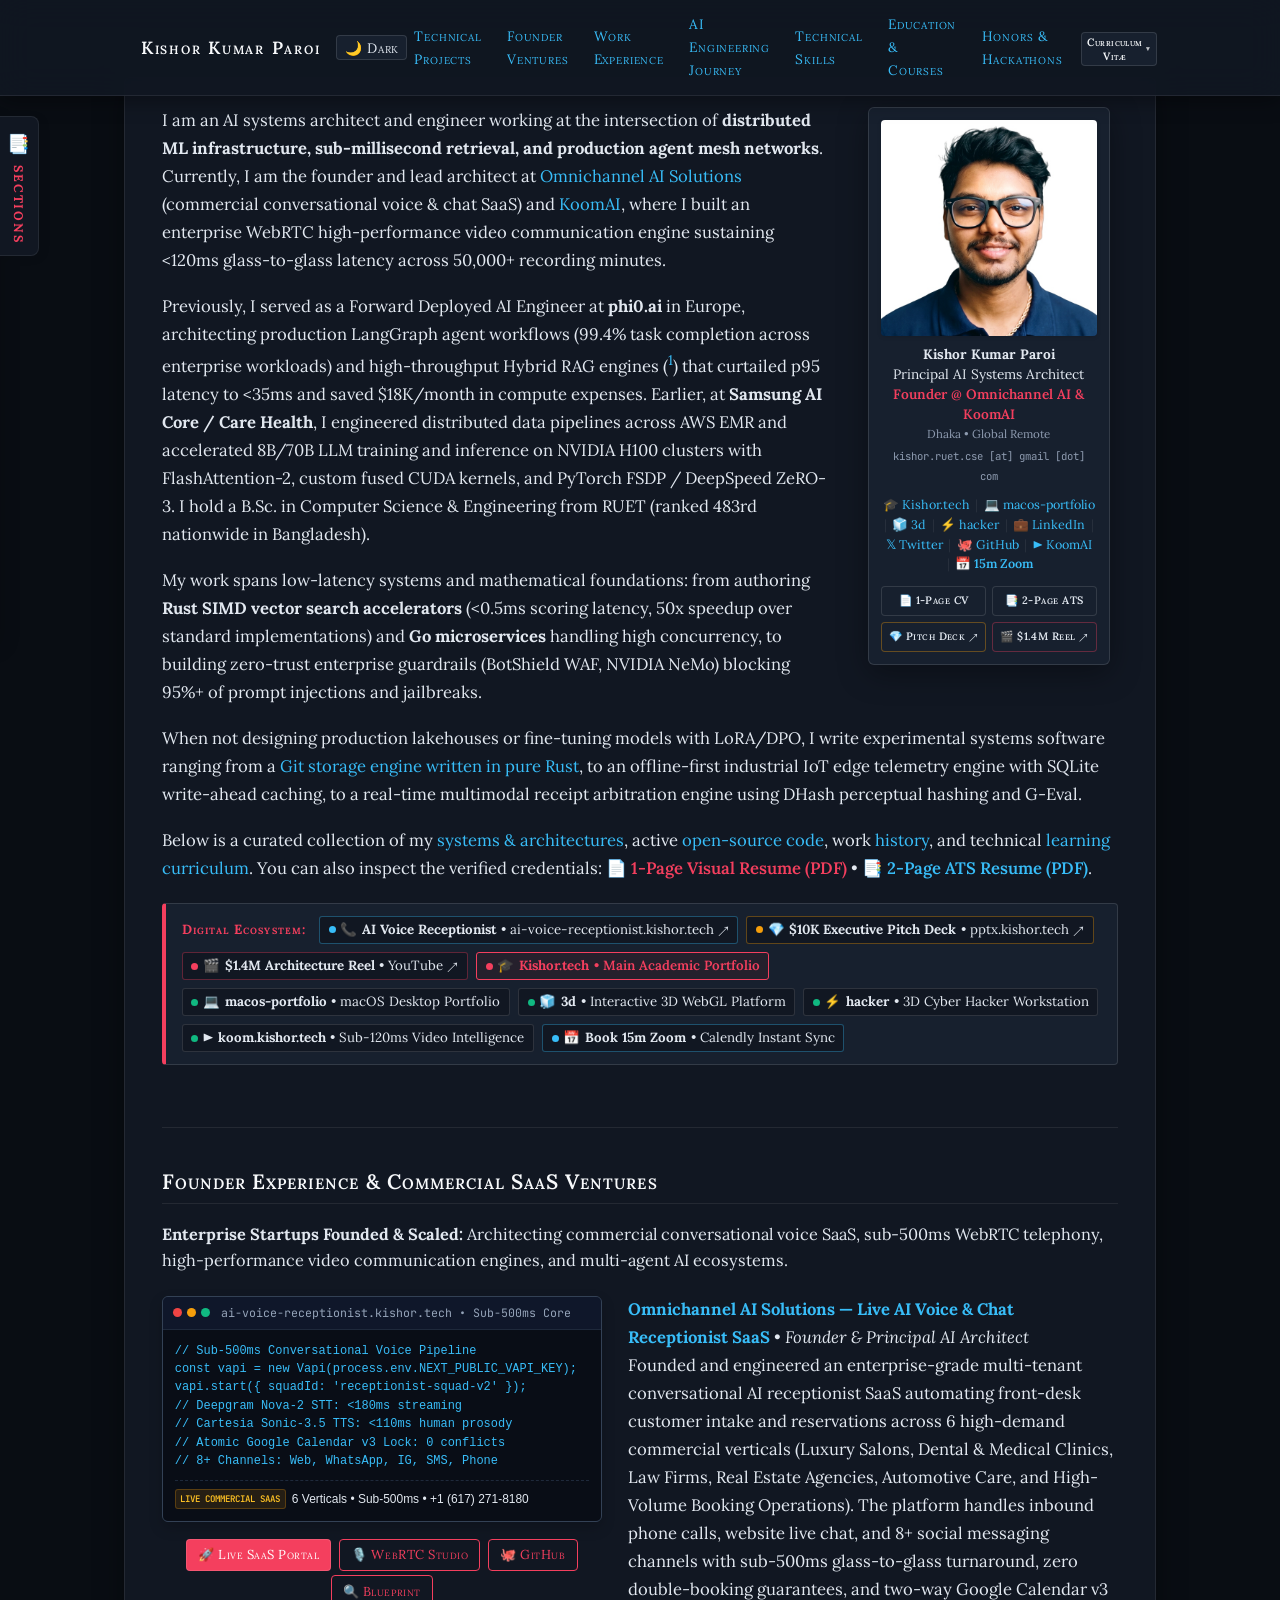
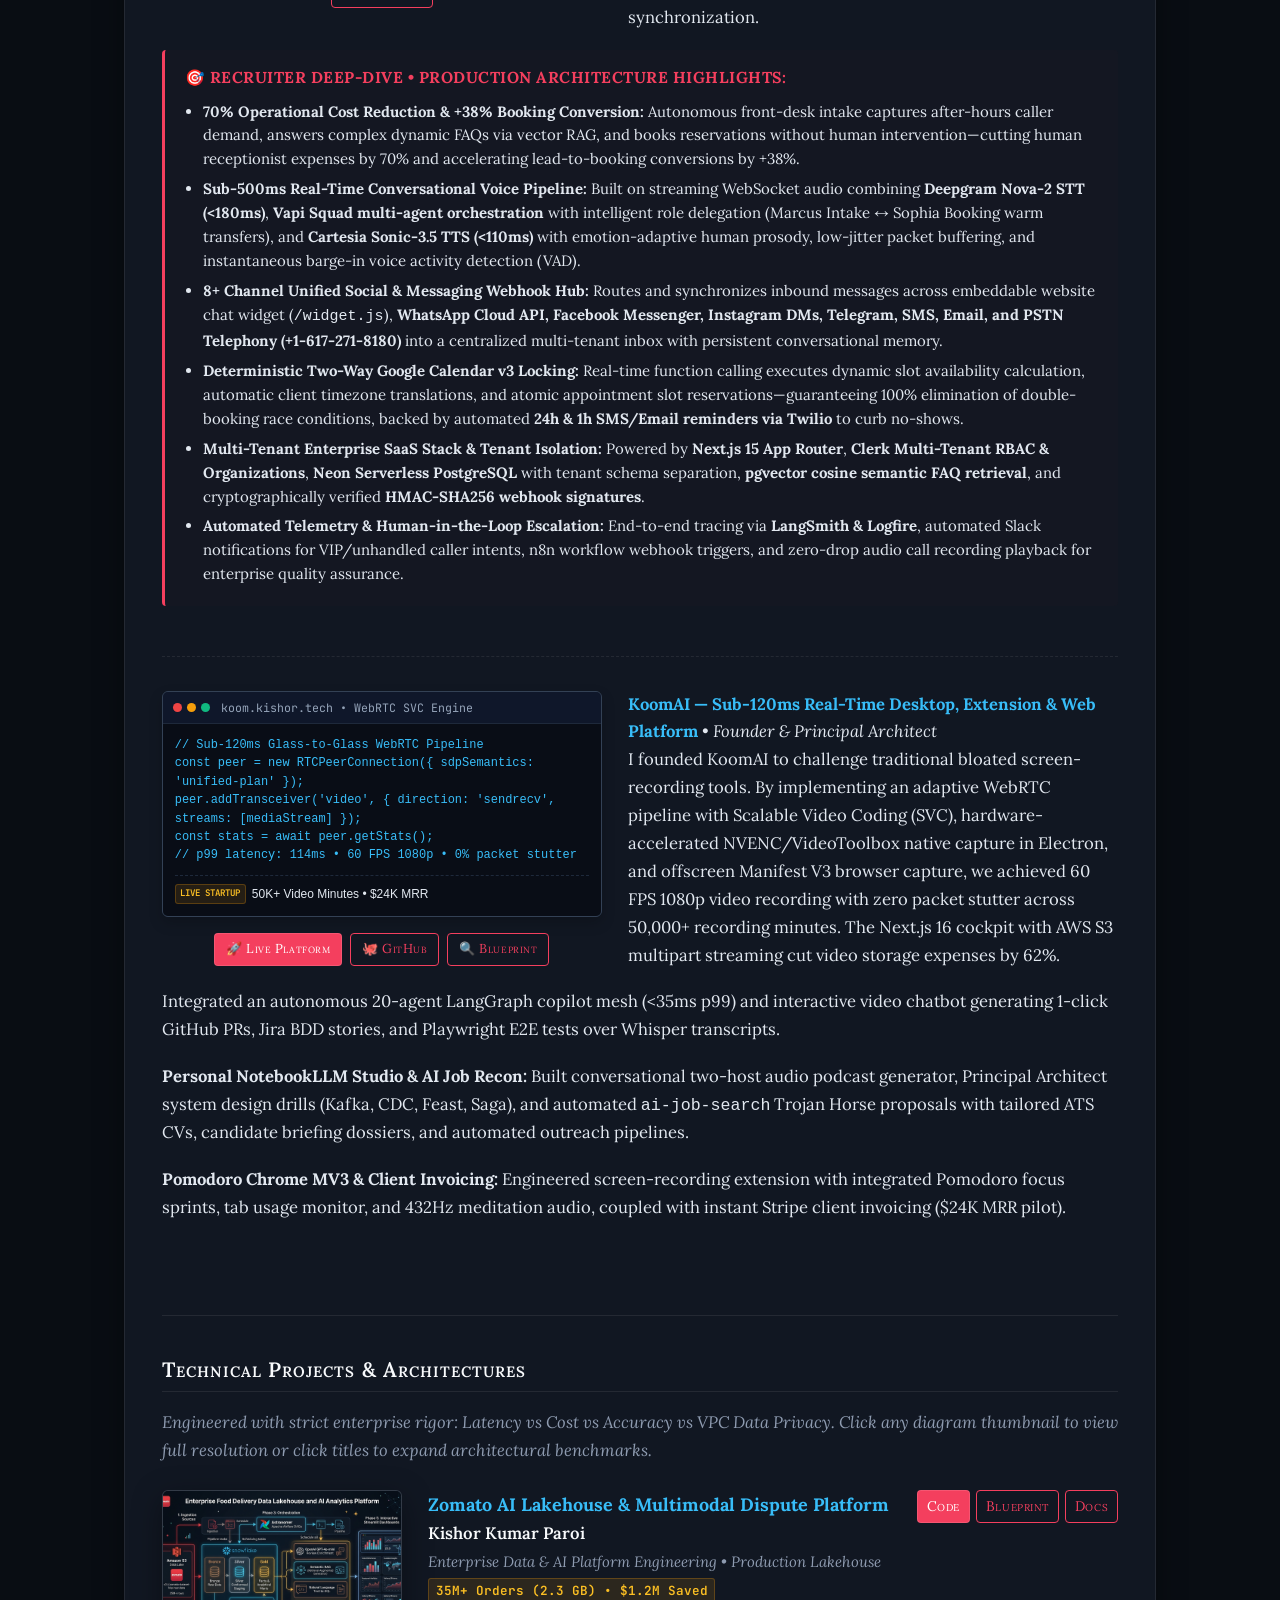
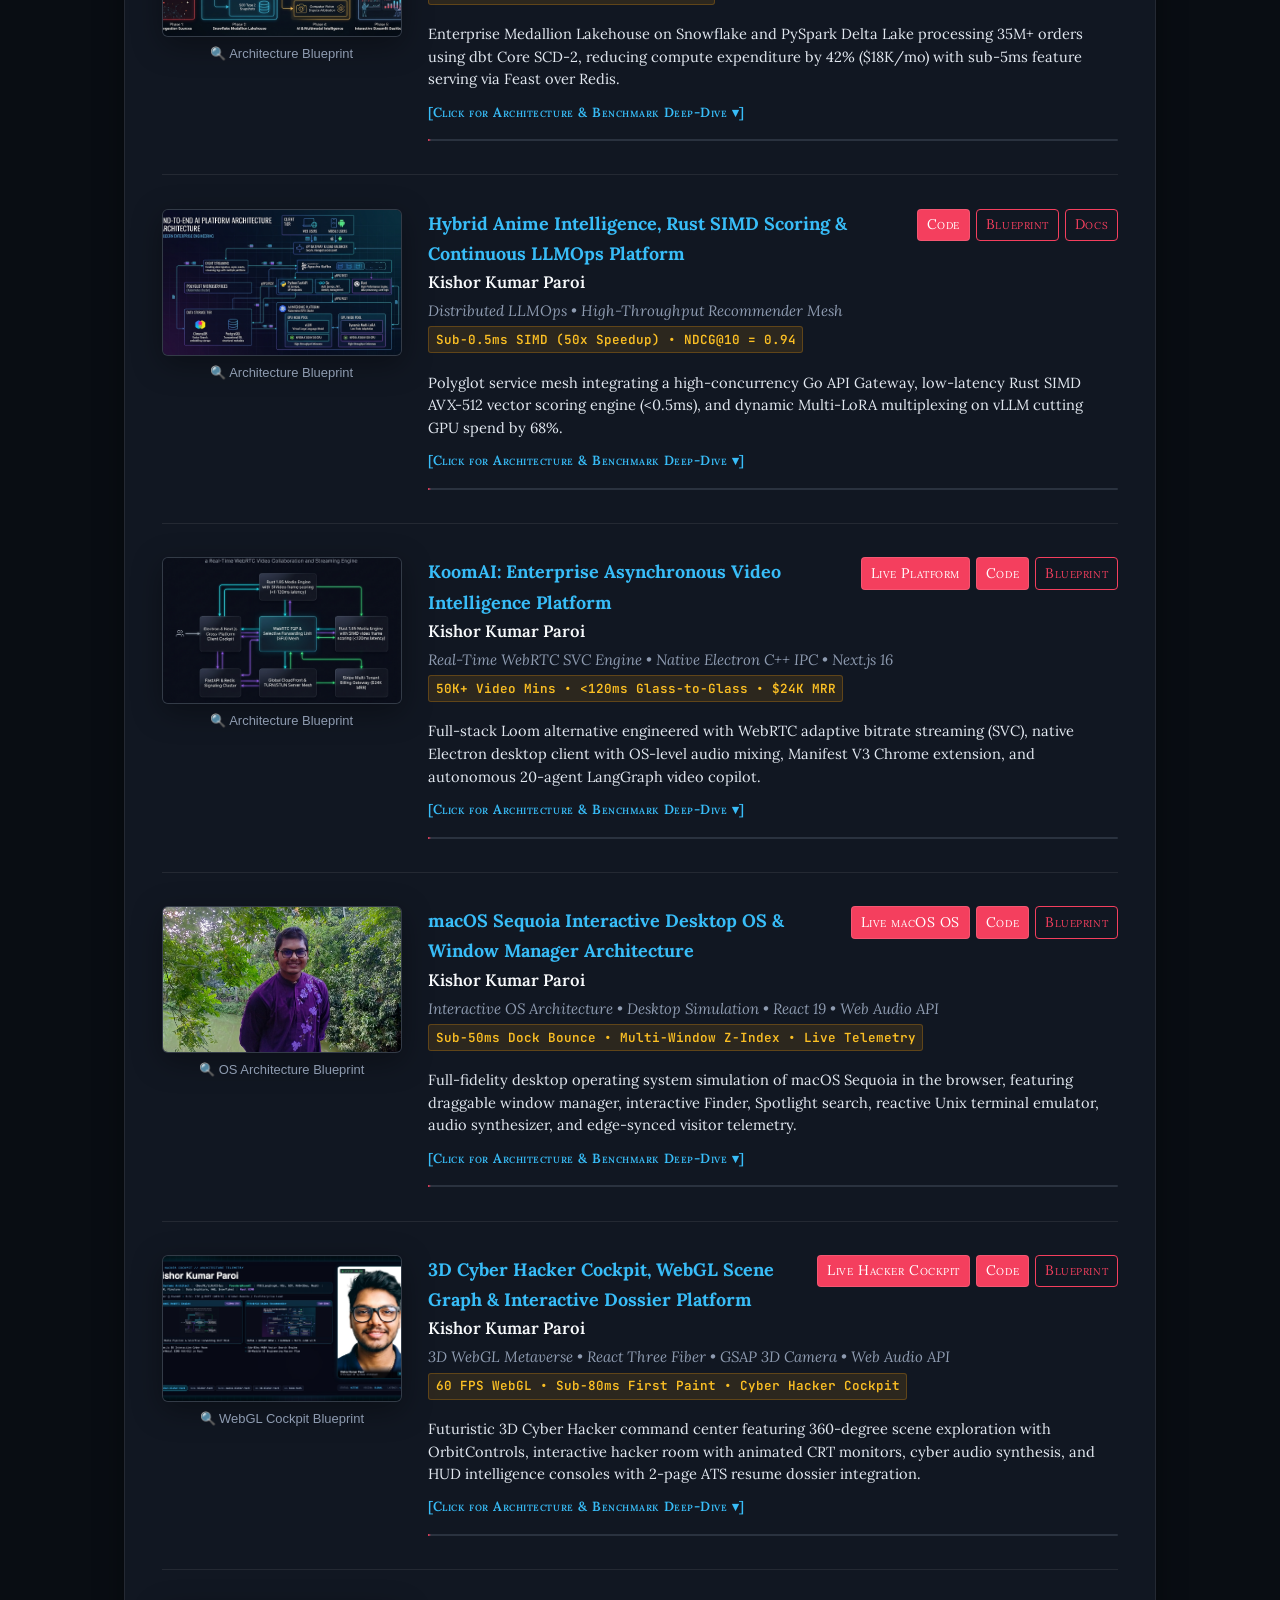
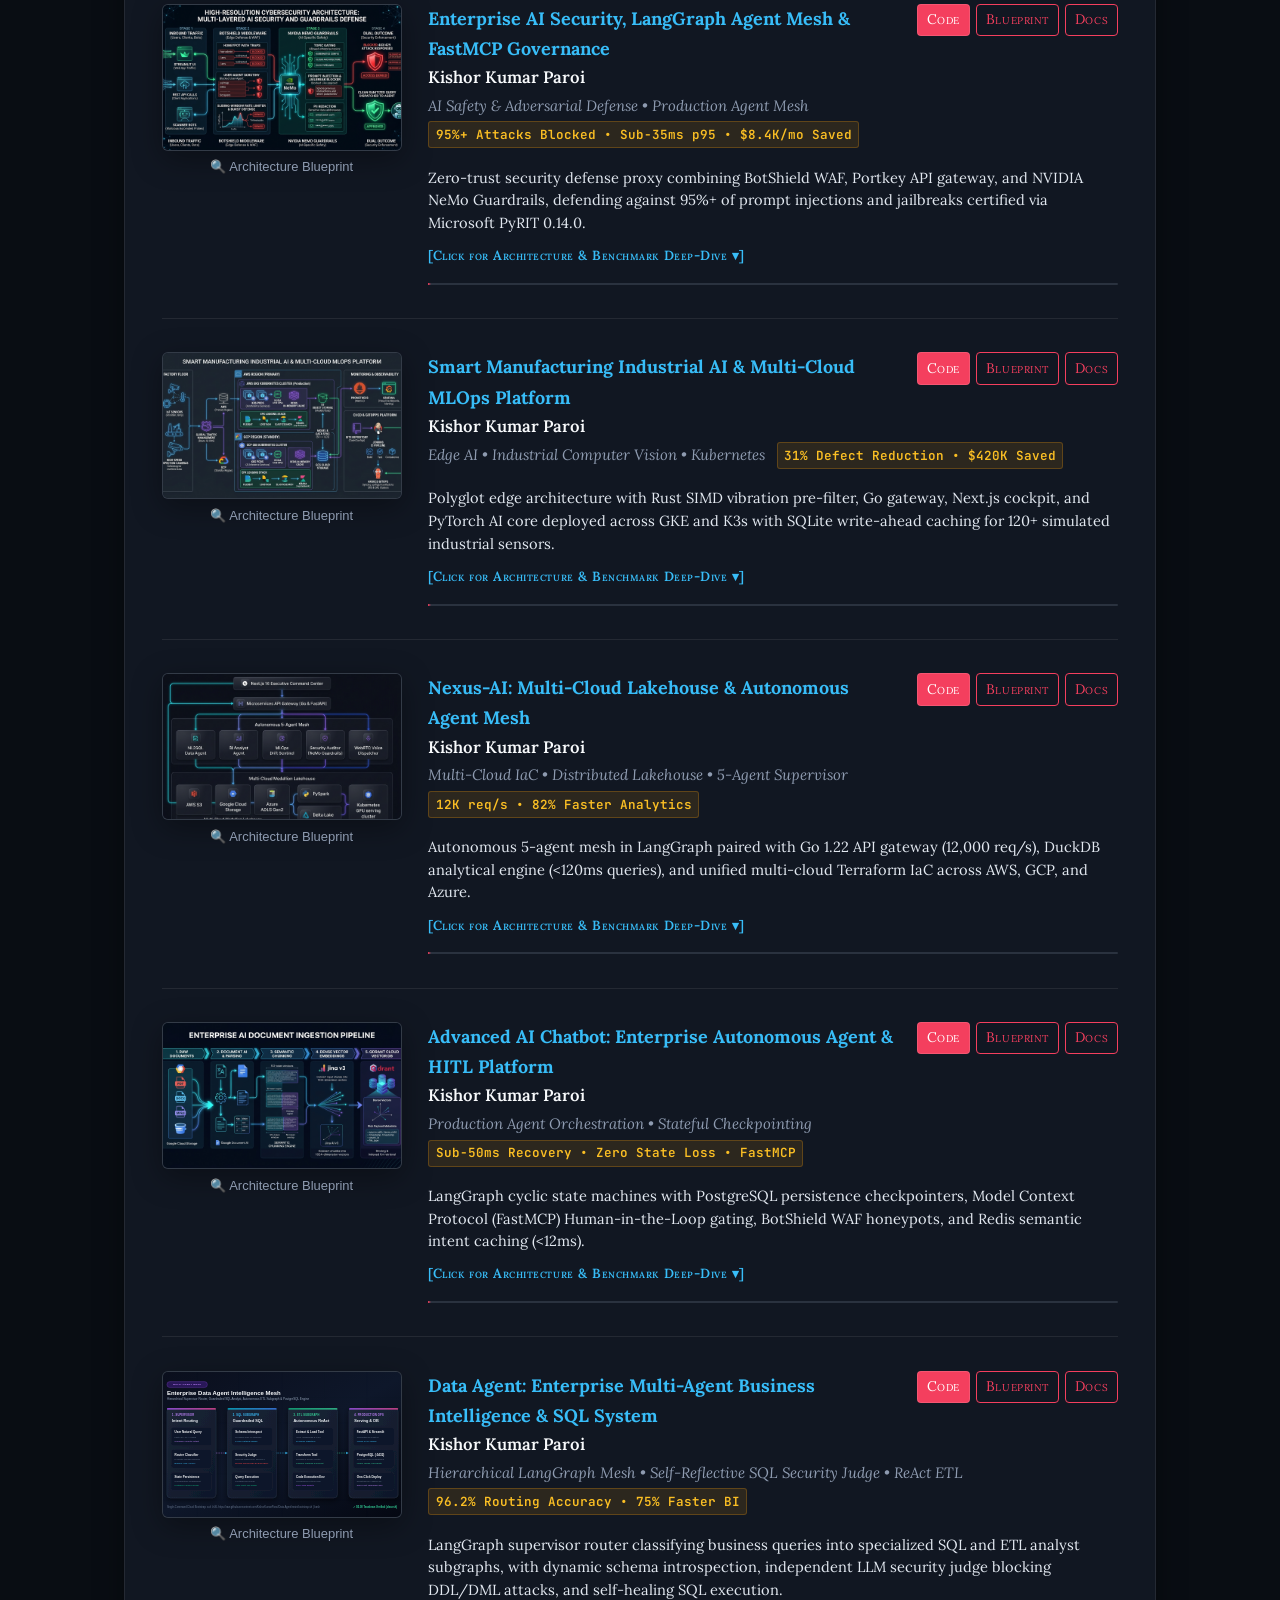
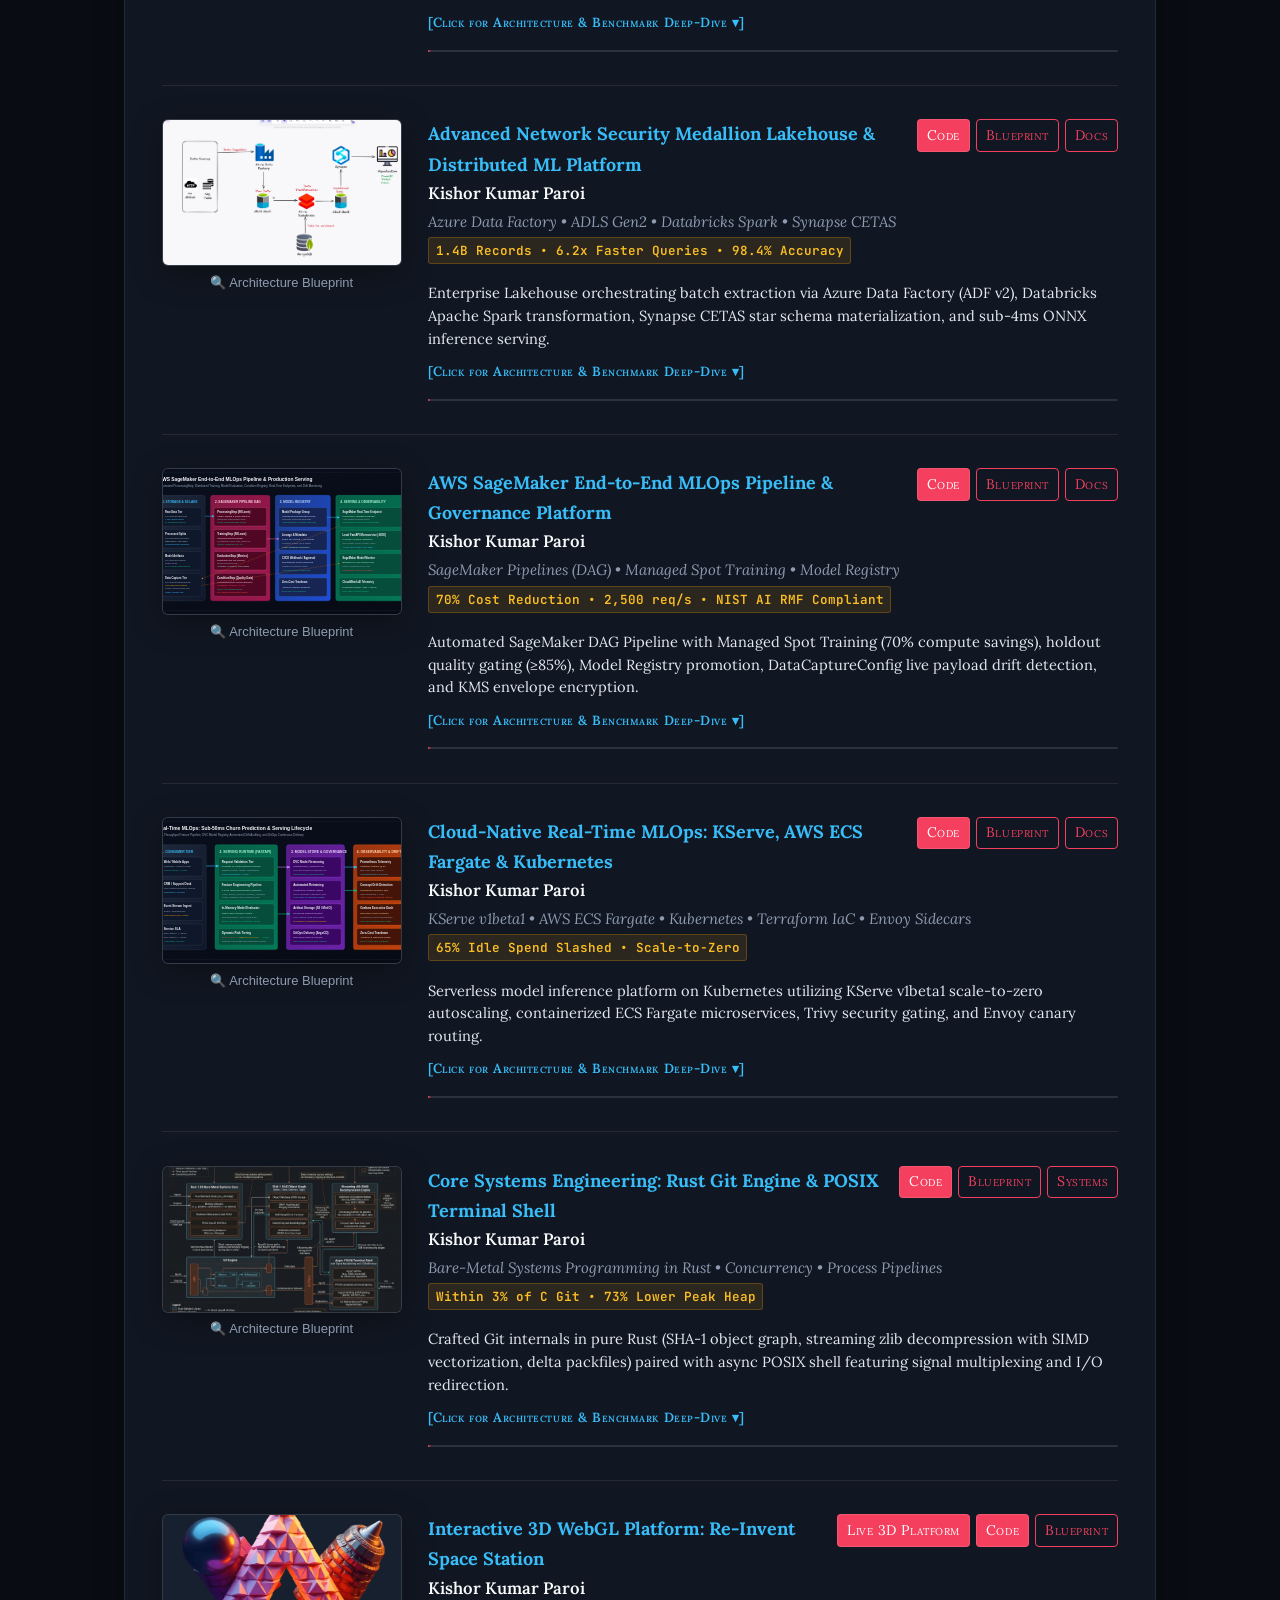
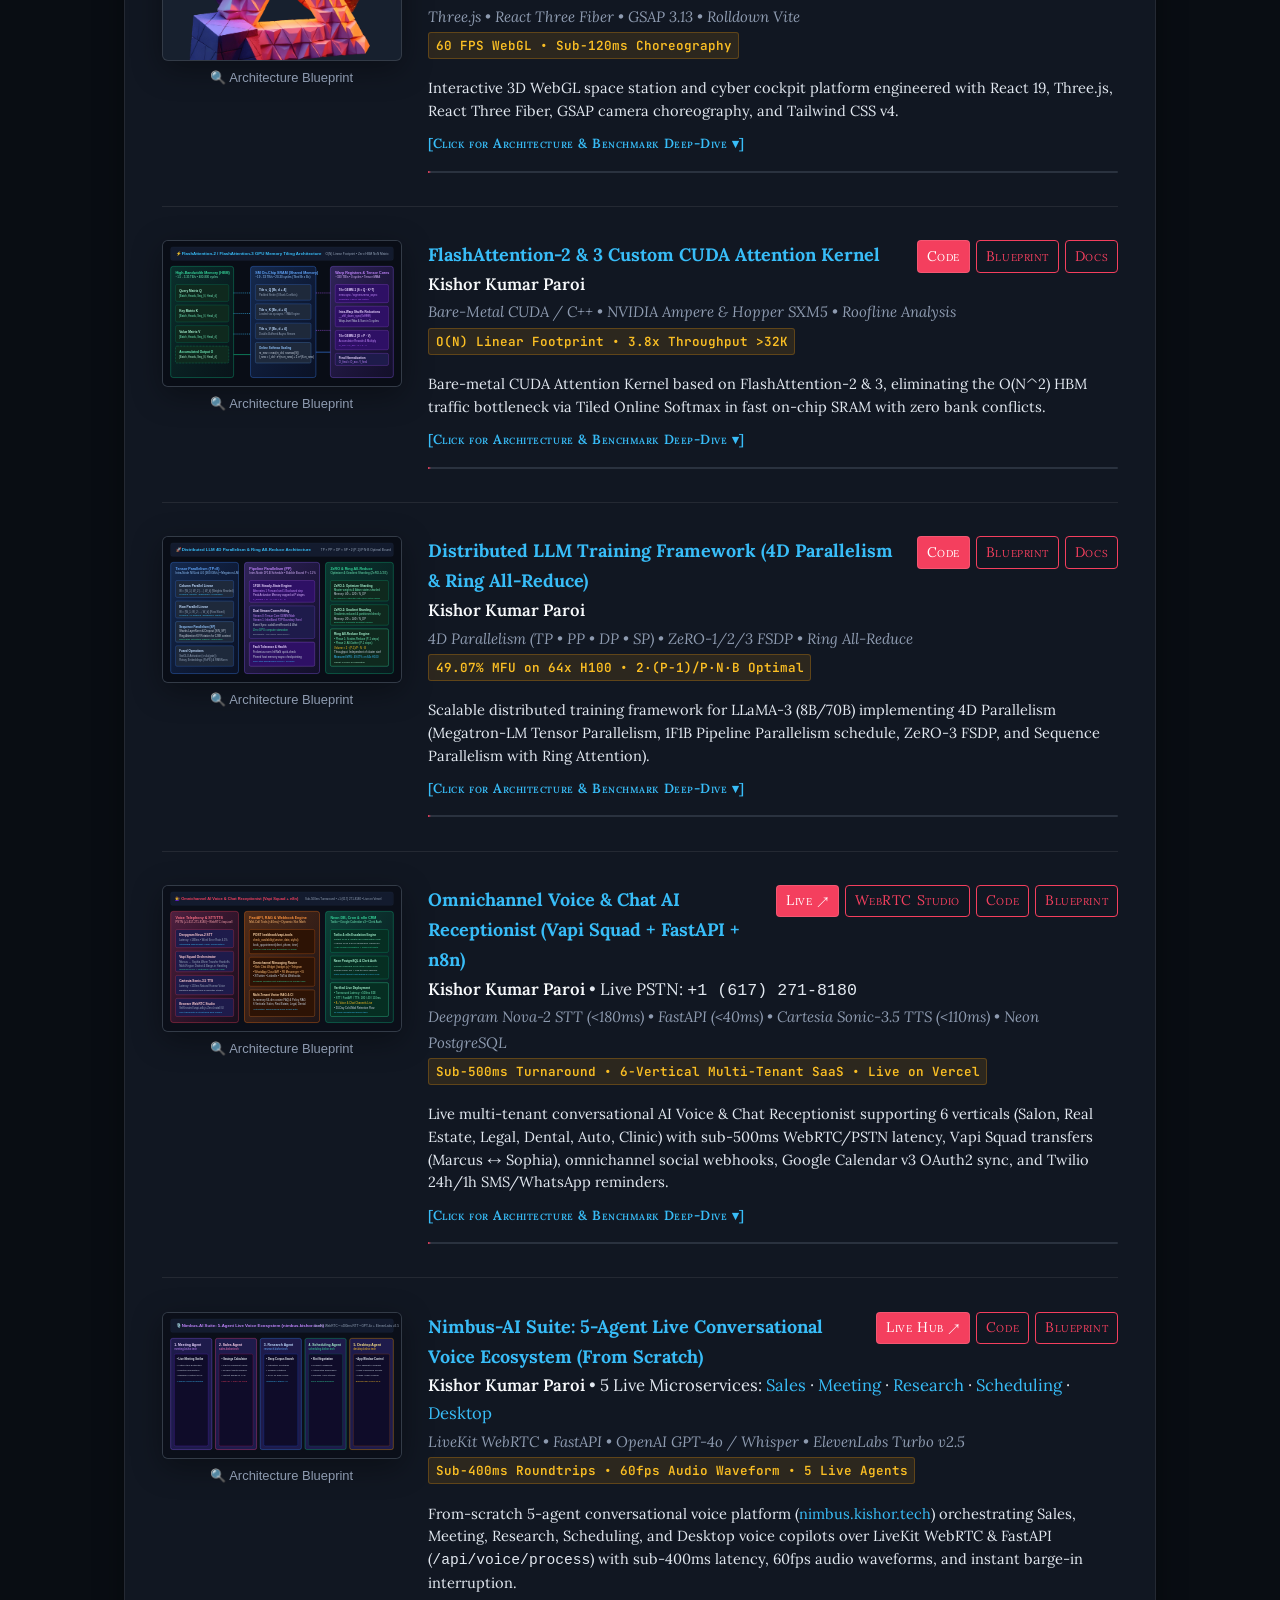
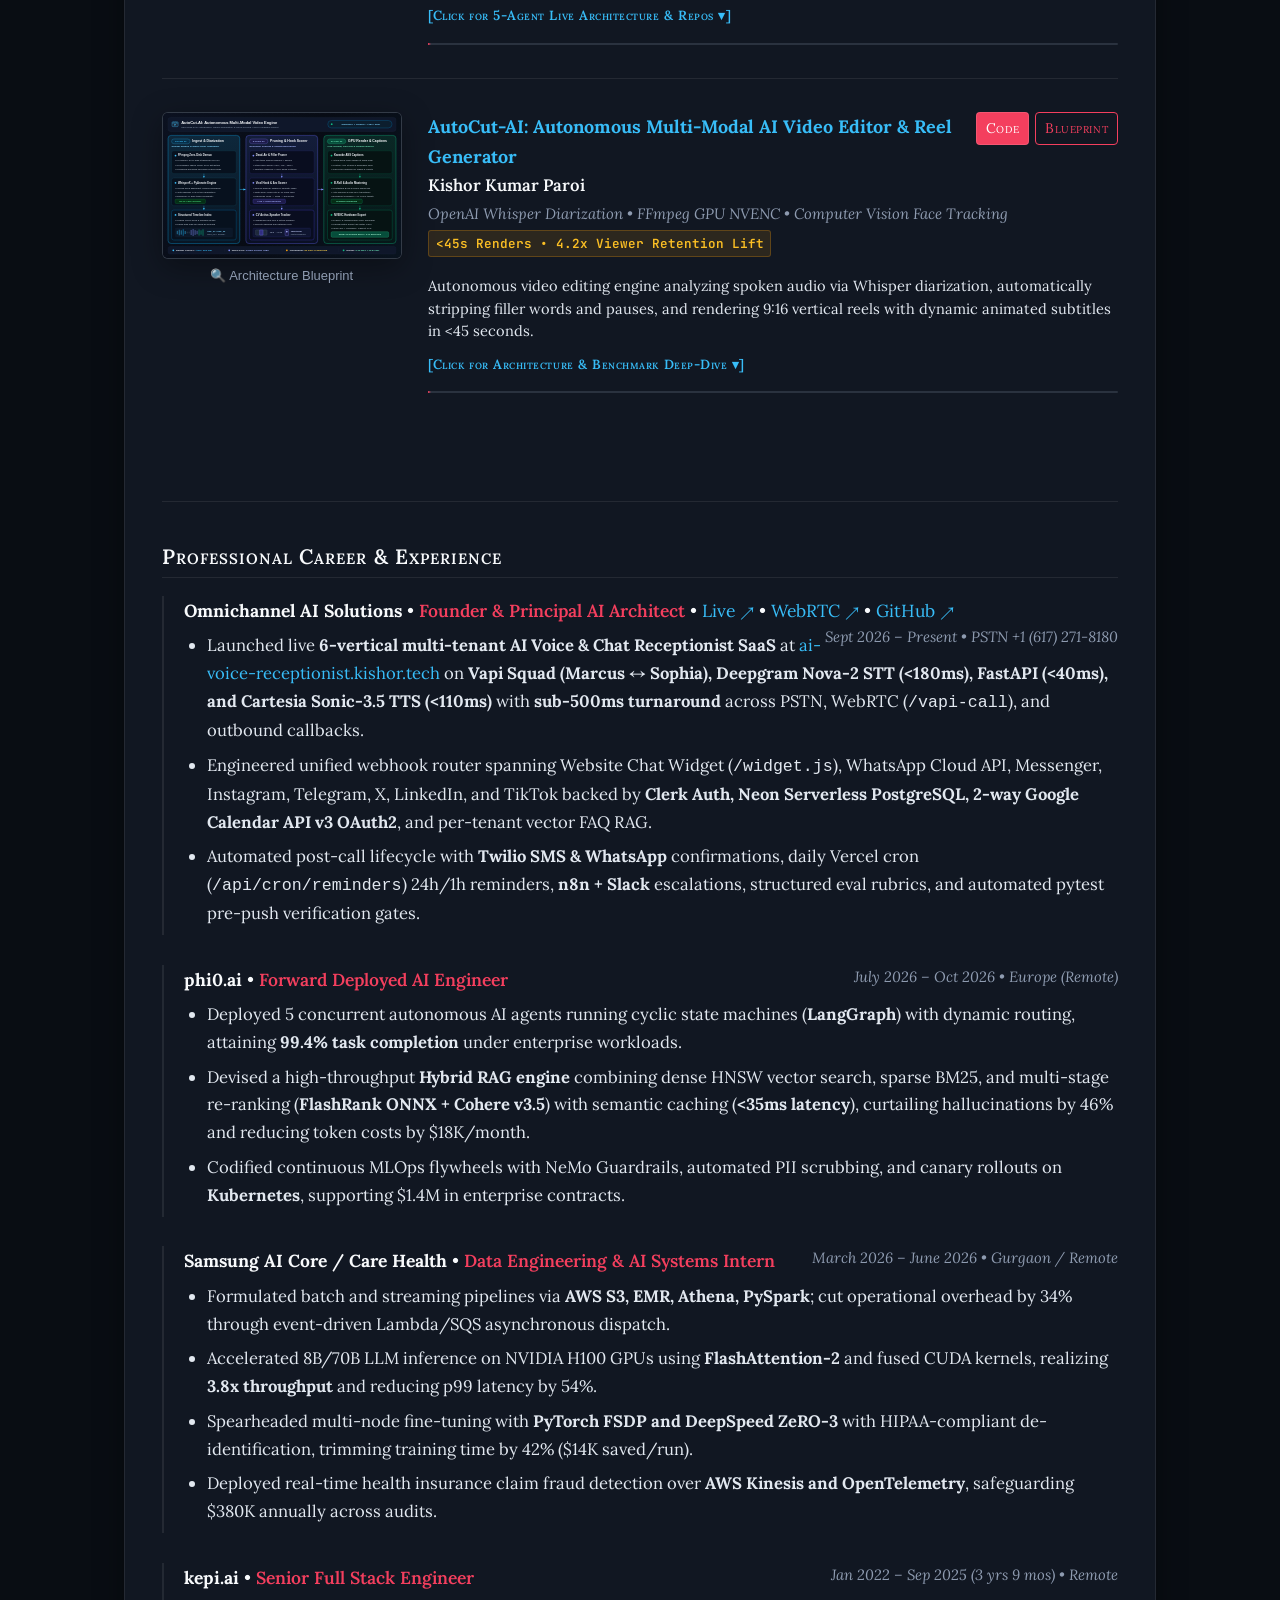
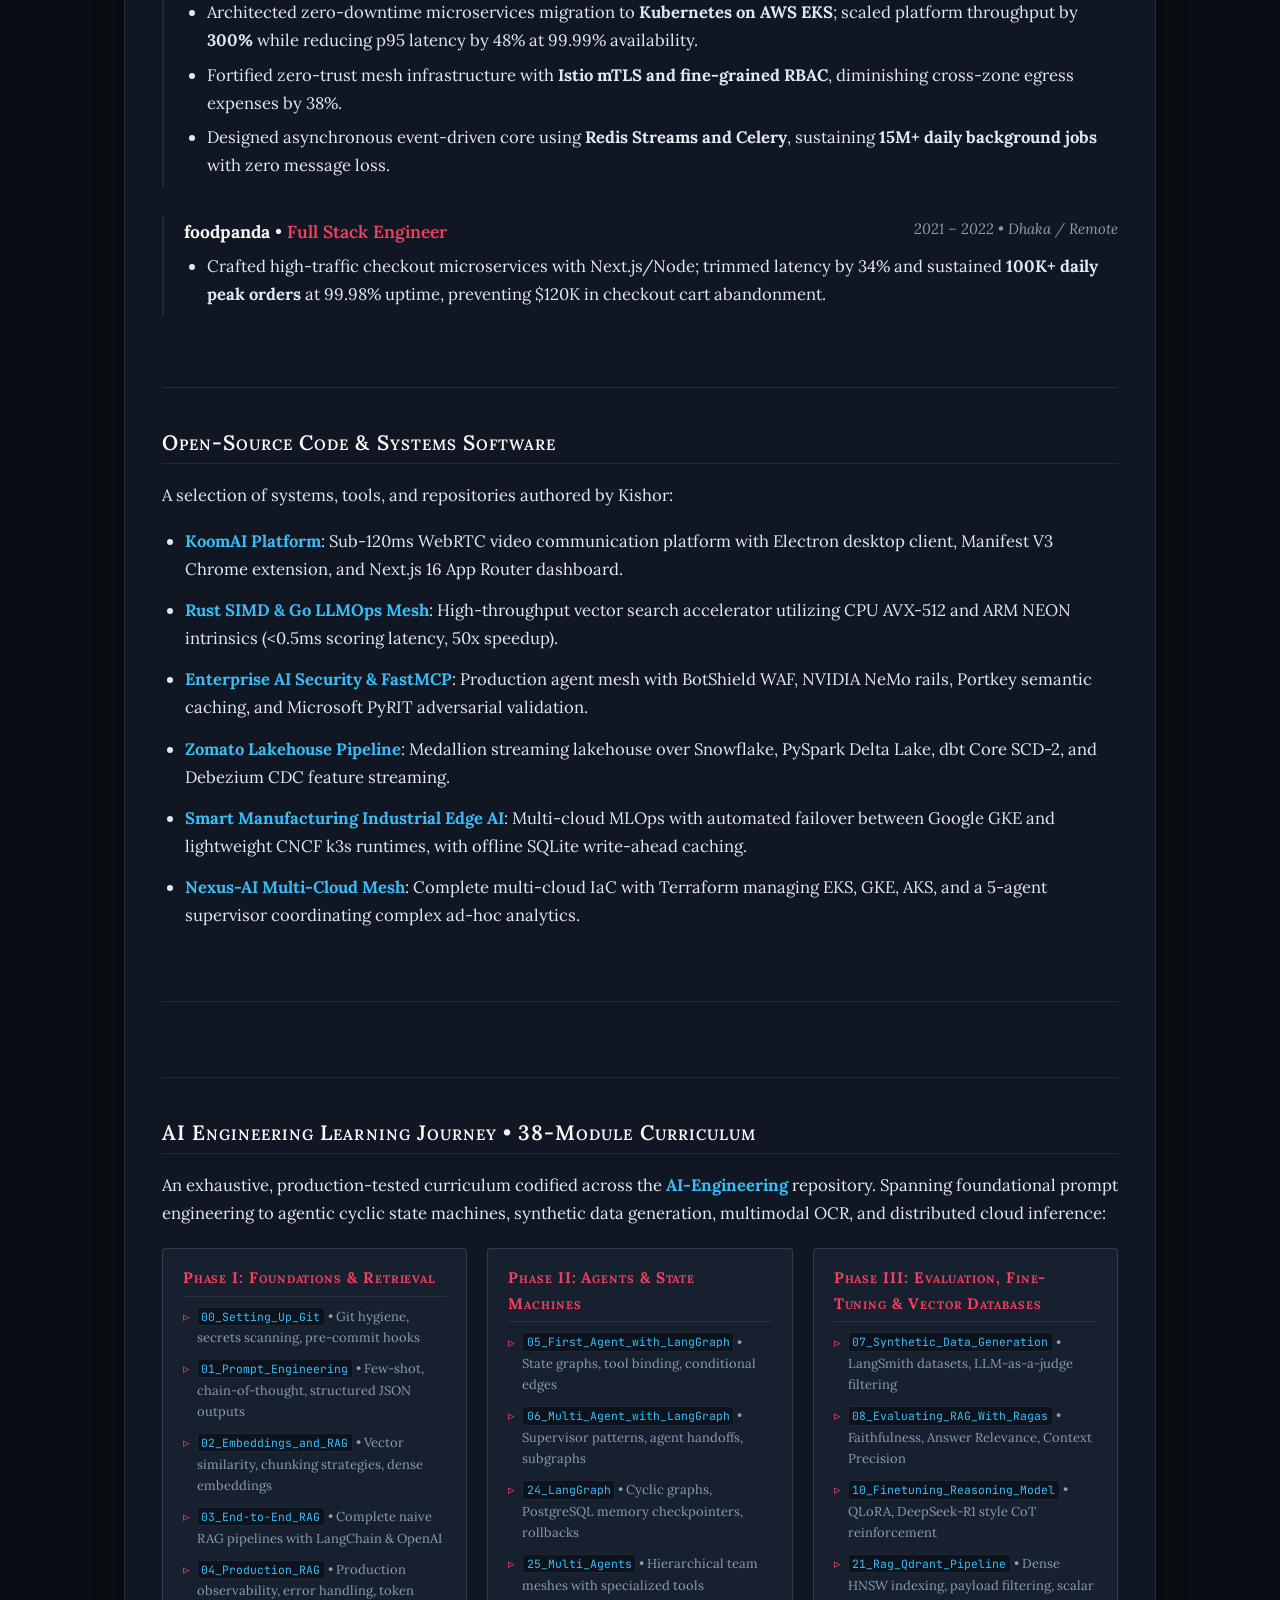
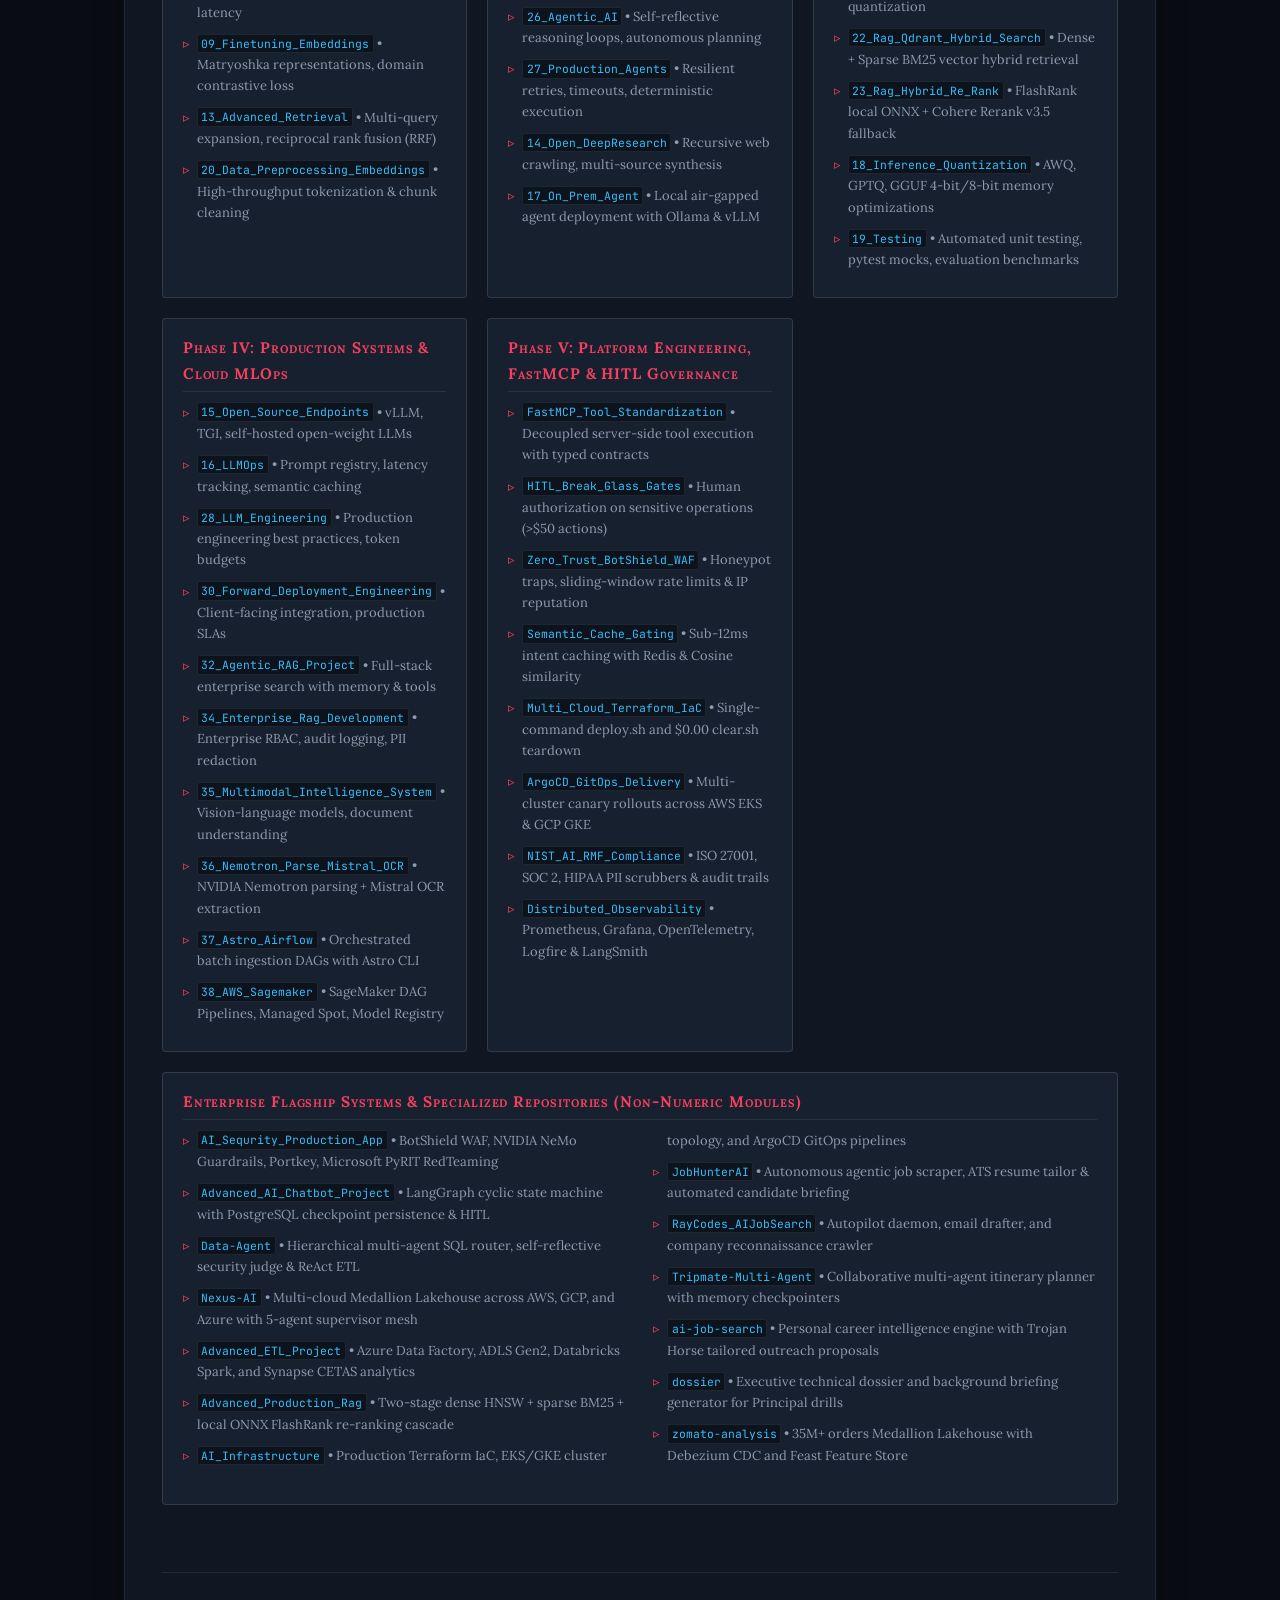
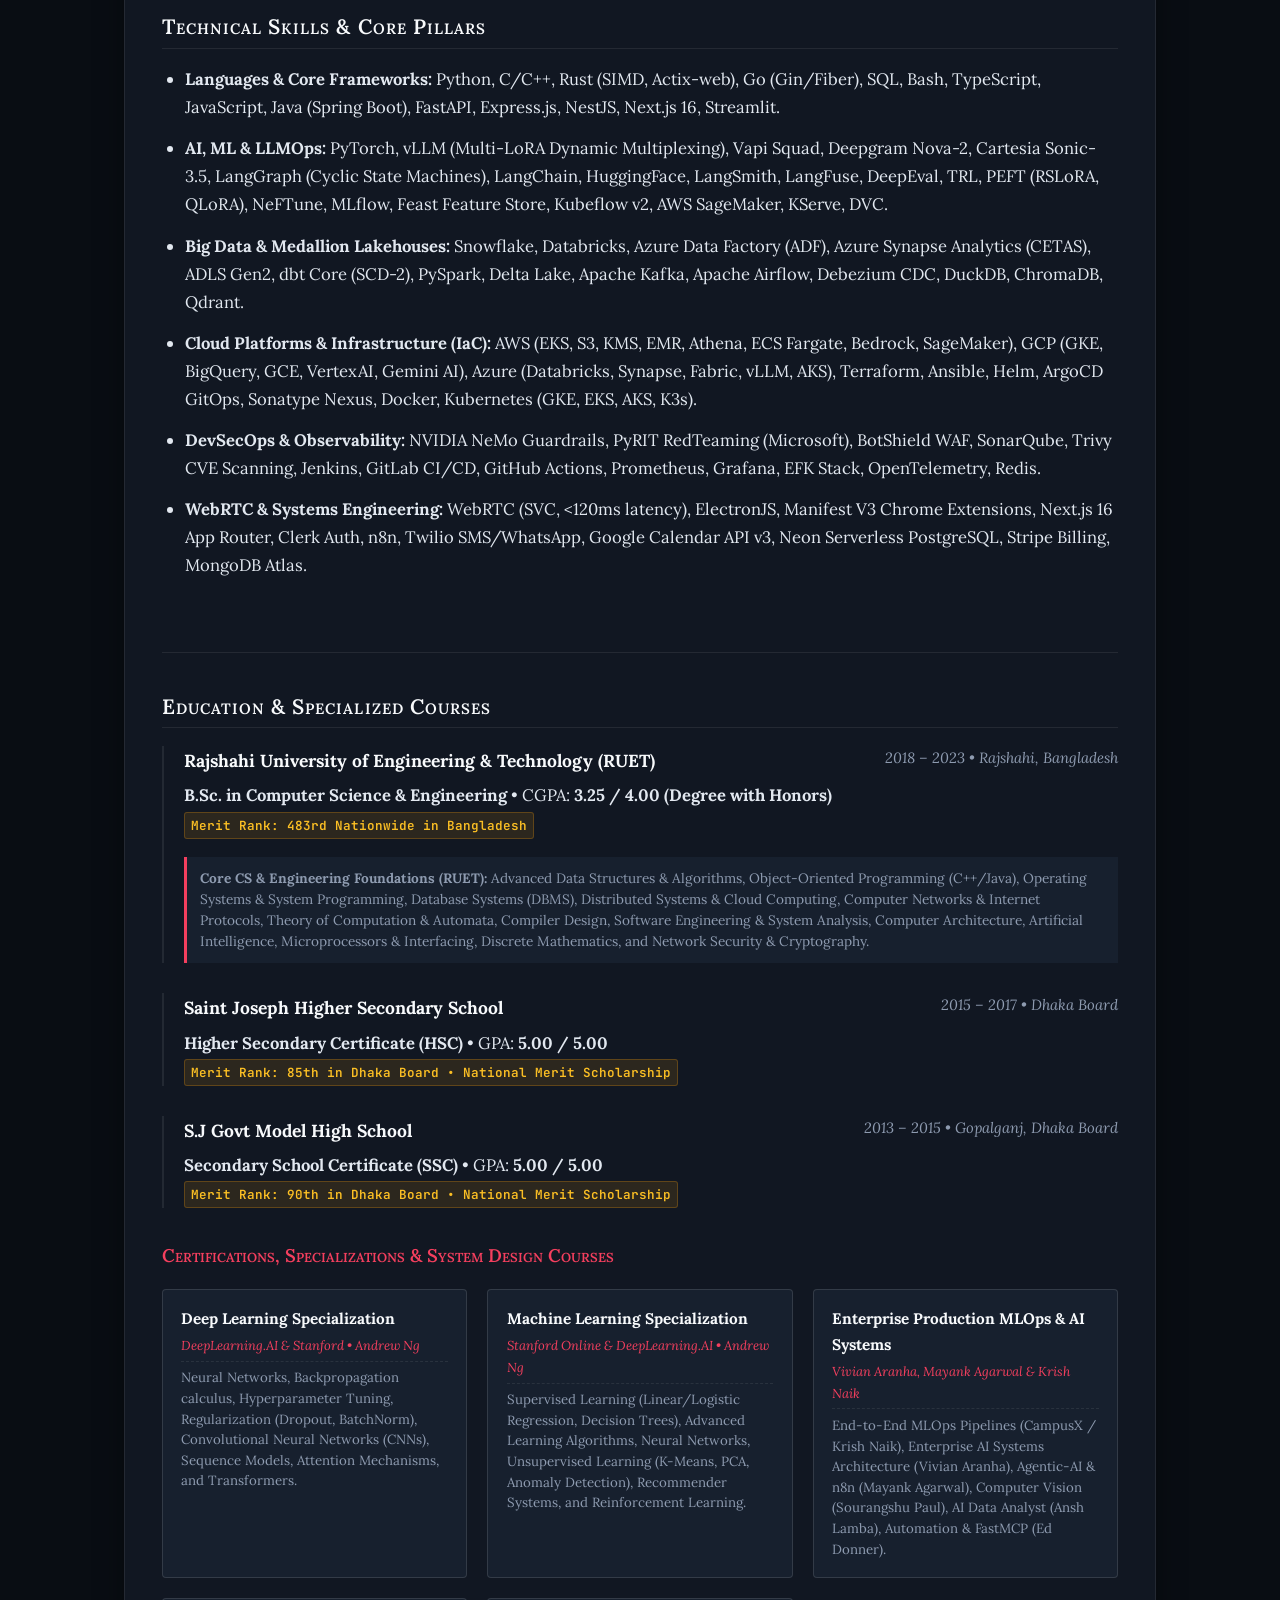
==== commit 88ae678f: "fix: redesign AutoCut-AI architecture SVG and refresh PPTX slide asset" ====
--- a/index.html
+++ b/index.html
@@ -1341,18 +1341,18 @@
               <div class="publication">
                 <div class="pub-row">
                   <div class="pub-thumb">
-                    <a href="images/projects/autocut/01_autocut_flow.svg" target="_blank" rel="noopener" class="thumb-link" title="Click to view AutoCut-AI architecture">
-                      <img src="images/projects/autocut/01_autocut_flow.svg" alt="AutoCut-AI Video Engine Architecture" loading="lazy" decoding="async">
+                    <a href="images/projects/autocut/01_autocut_flow.svg?v=20261112" target="_blank" rel="noopener" class="thumb-link" title="Click to view AutoCut-AI architecture">
+                      <img src="images/projects/autocut/01_autocut_flow.svg?v=20261112" alt="AutoCut-AI Video Engine Architecture" loading="lazy" decoding="async">
                     </a>
                     <div class="pub-thumb-caption">
-                      <a href="images/projects/autocut/01_autocut_flow.svg" target="_blank" rel="noopener">🔍 Architecture Blueprint</a>
+                      <a href="images/projects/autocut/01_autocut_flow.svg?v=20261112" target="_blank" rel="noopener">🔍 Architecture Blueprint</a>
                     </div>
                   </div>
                   <div class="pub-body">
                     <div class="pubstuff">
                       <span class="rightlinks">
                         <a href="https://github.com/KishorKumarParoi/autocut-ai" target="_blank" rel="noopener" class="button">Code</a>
-                        <a href="images/projects/autocut/01_autocut_flow.svg" target="_blank" rel="noopener" class="button button-outline">Blueprint</a>
+                        <a href="images/projects/autocut/01_autocut_flow.svg?v=20261112" target="_blank" rel="noopener" class="button button-outline">Blueprint</a>
                       </span>
                     </div>
                     <p>
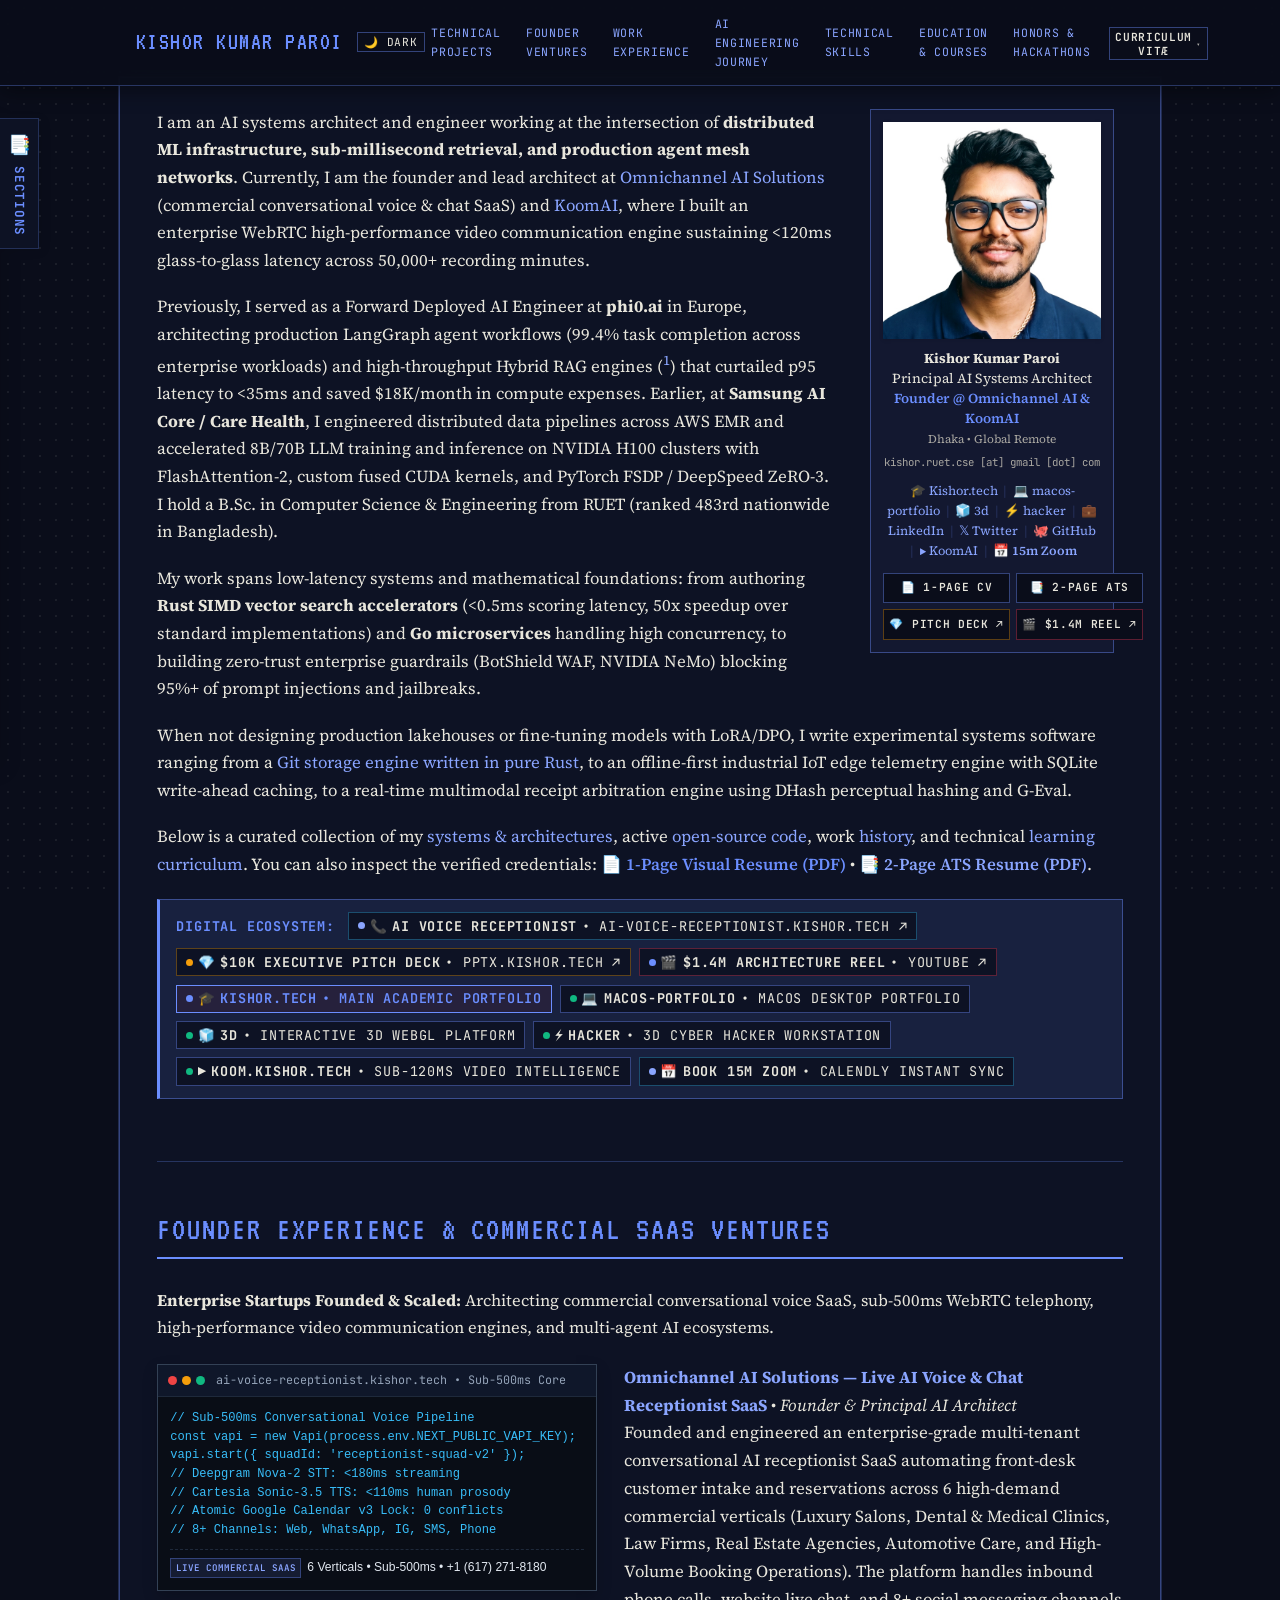
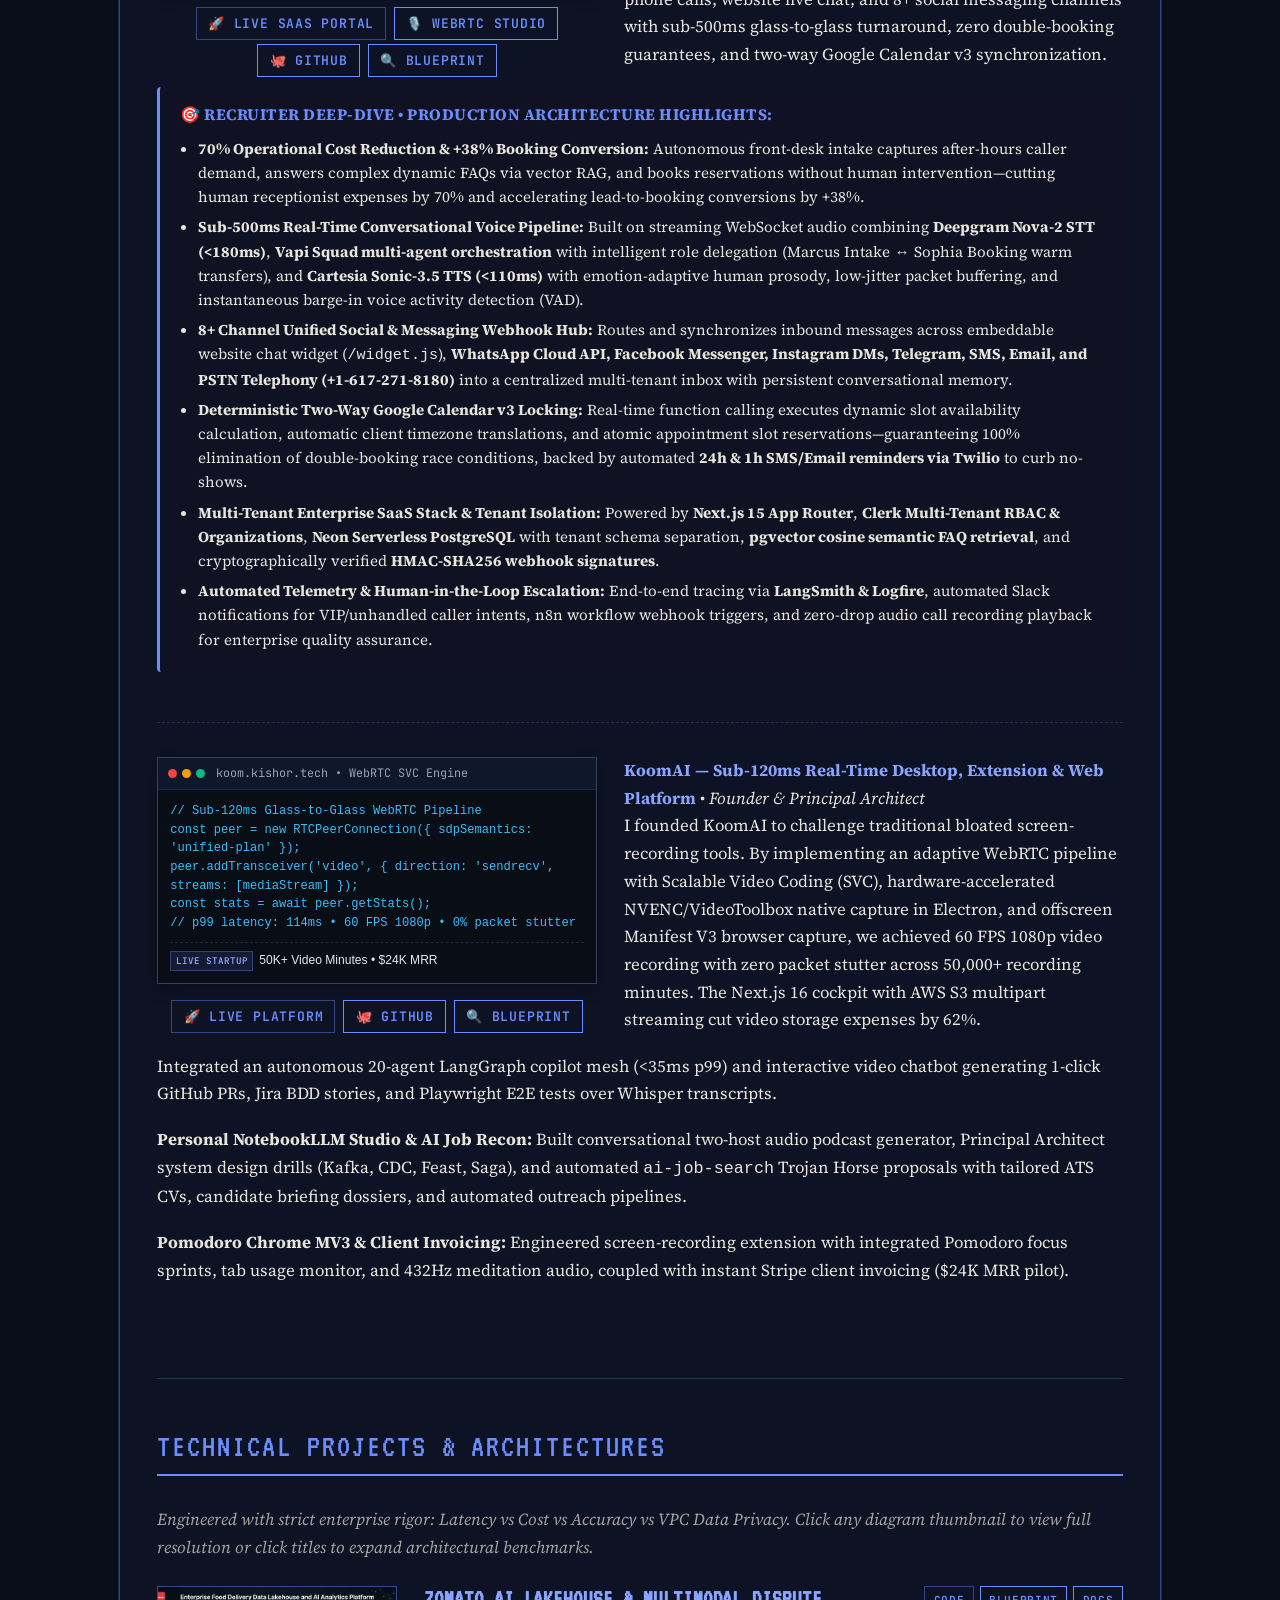
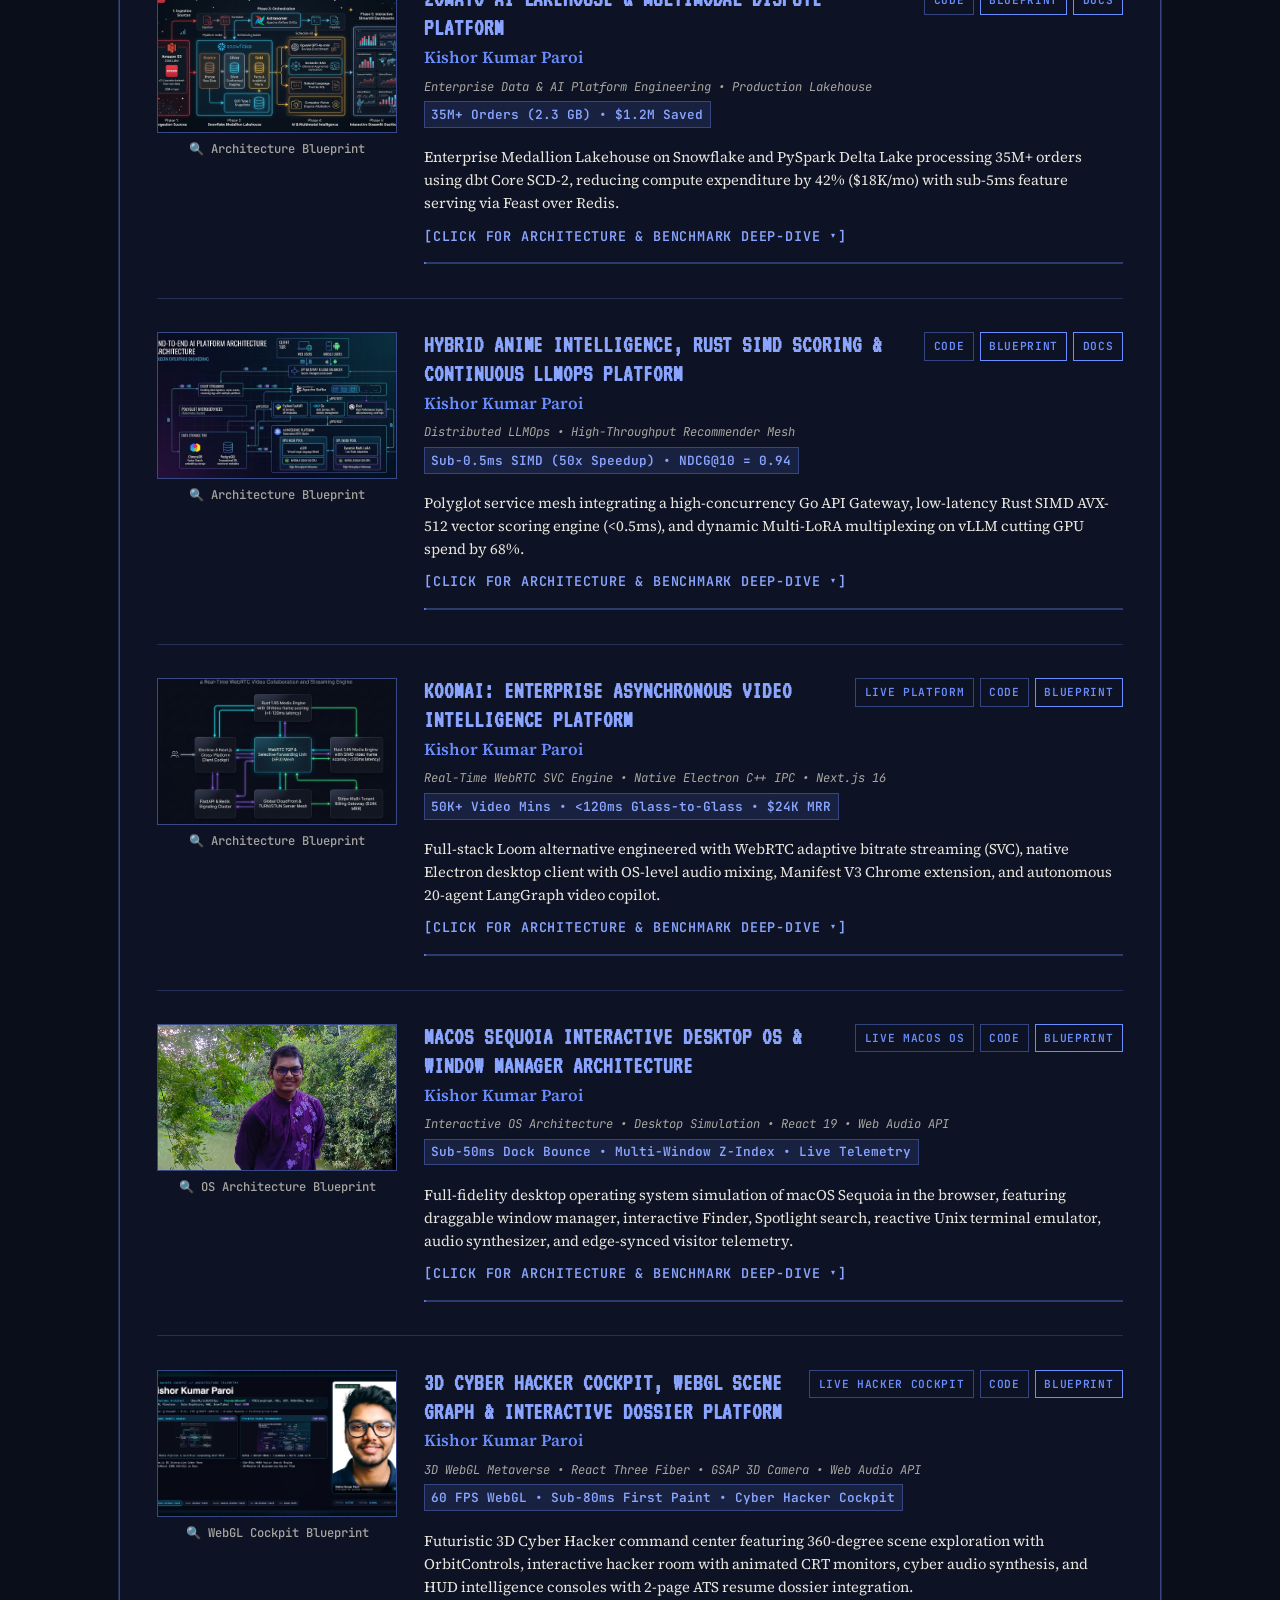
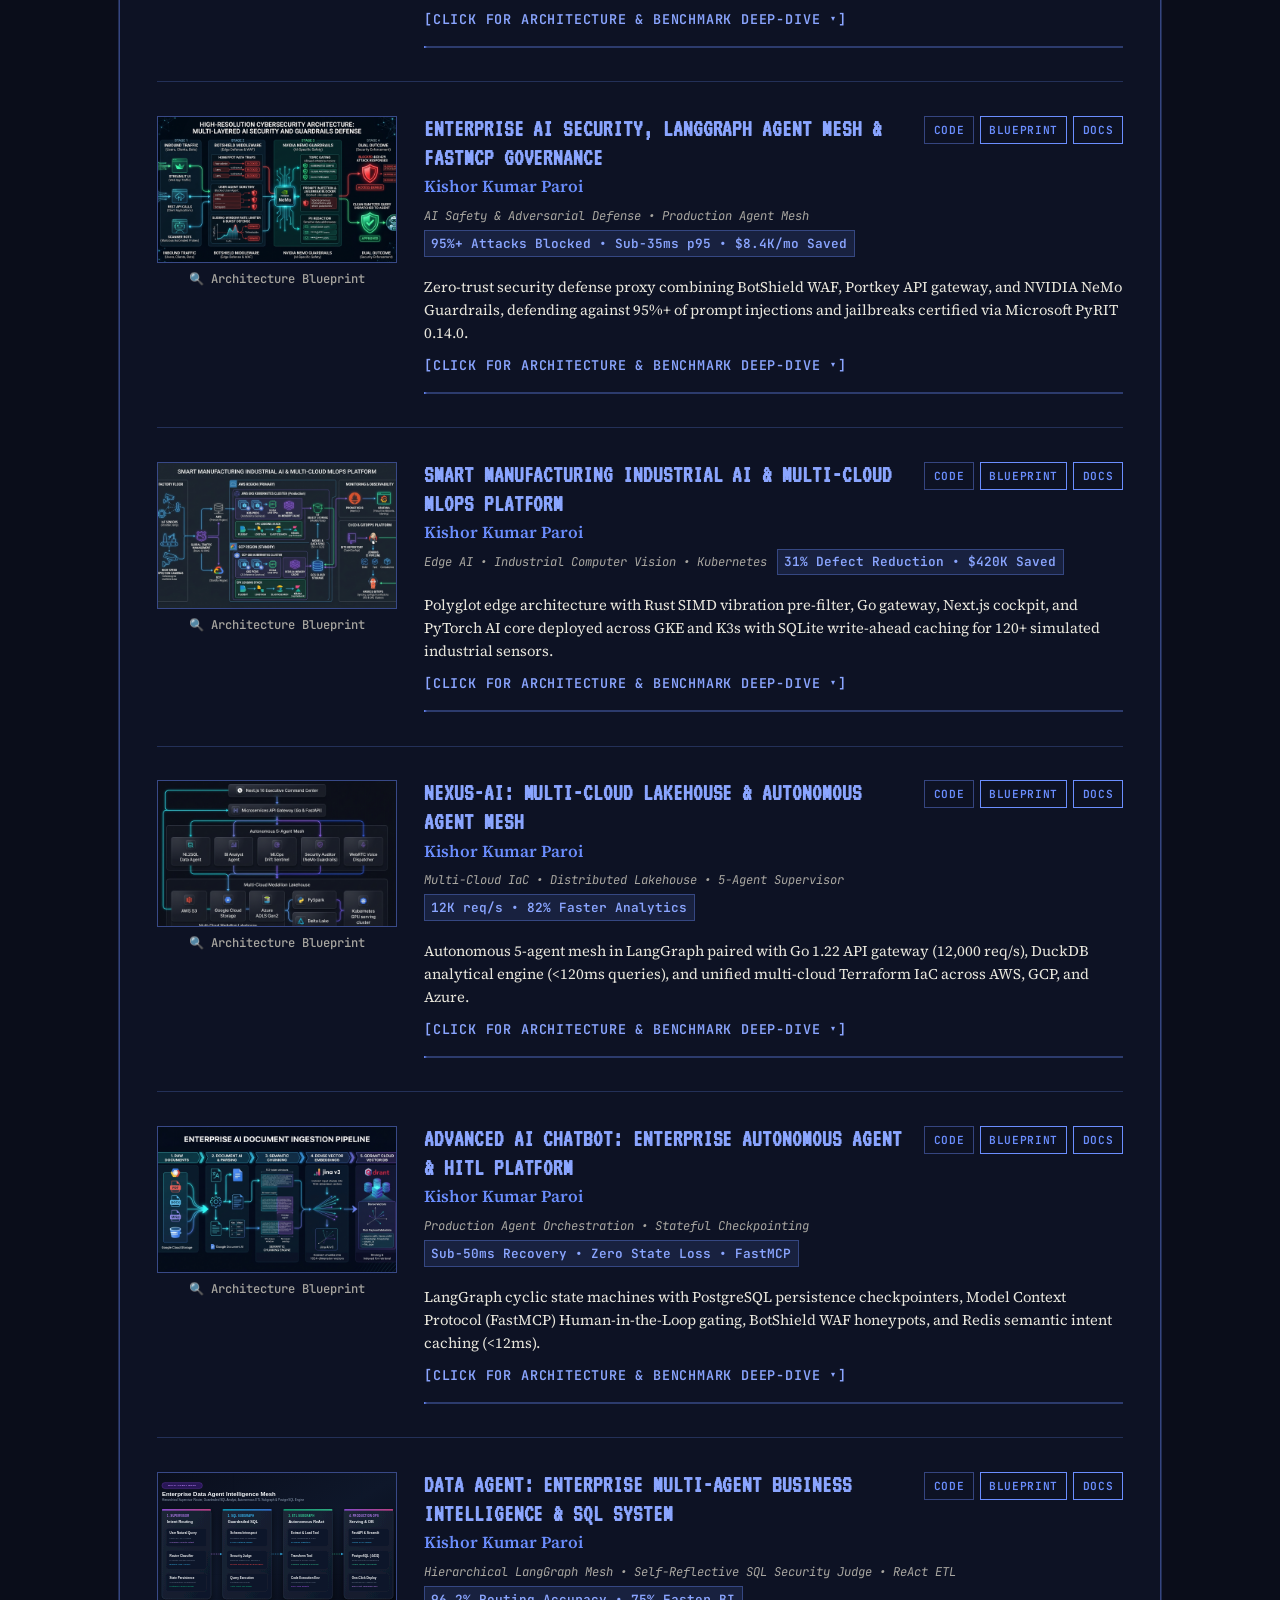
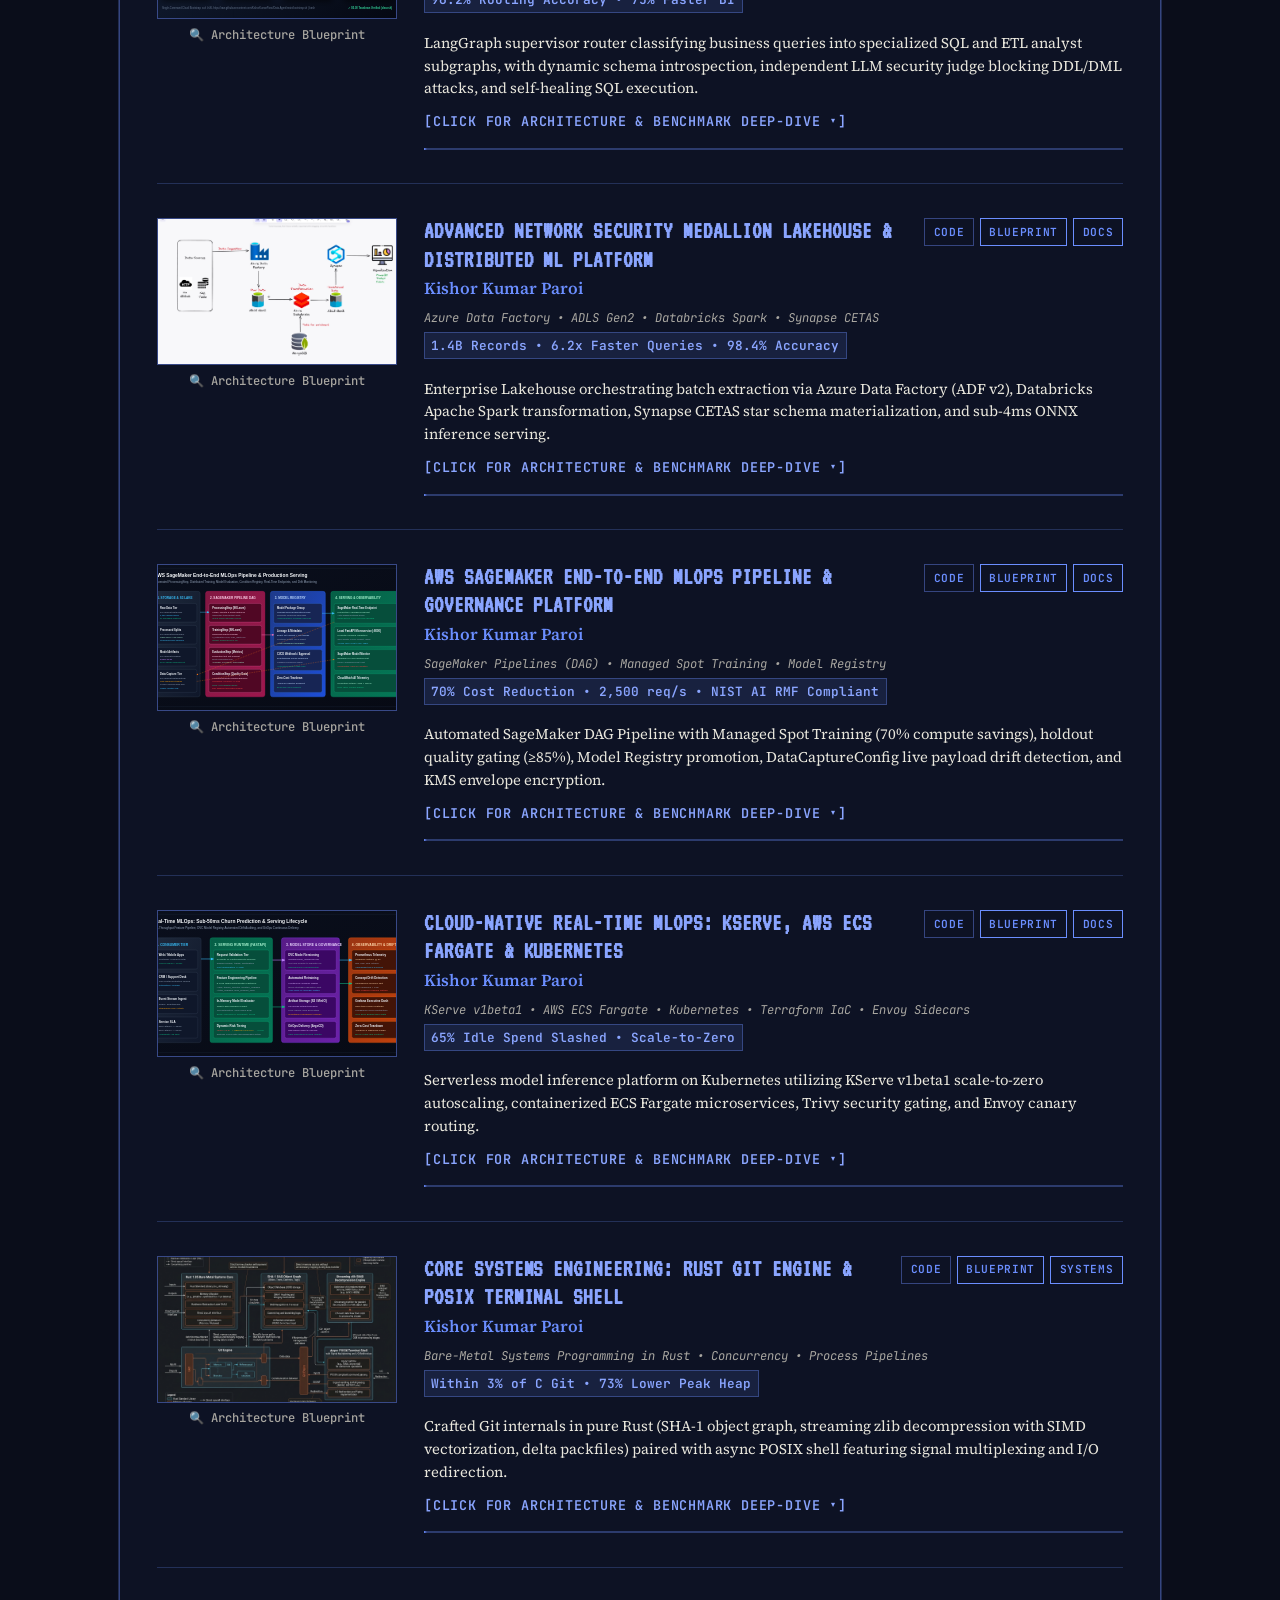
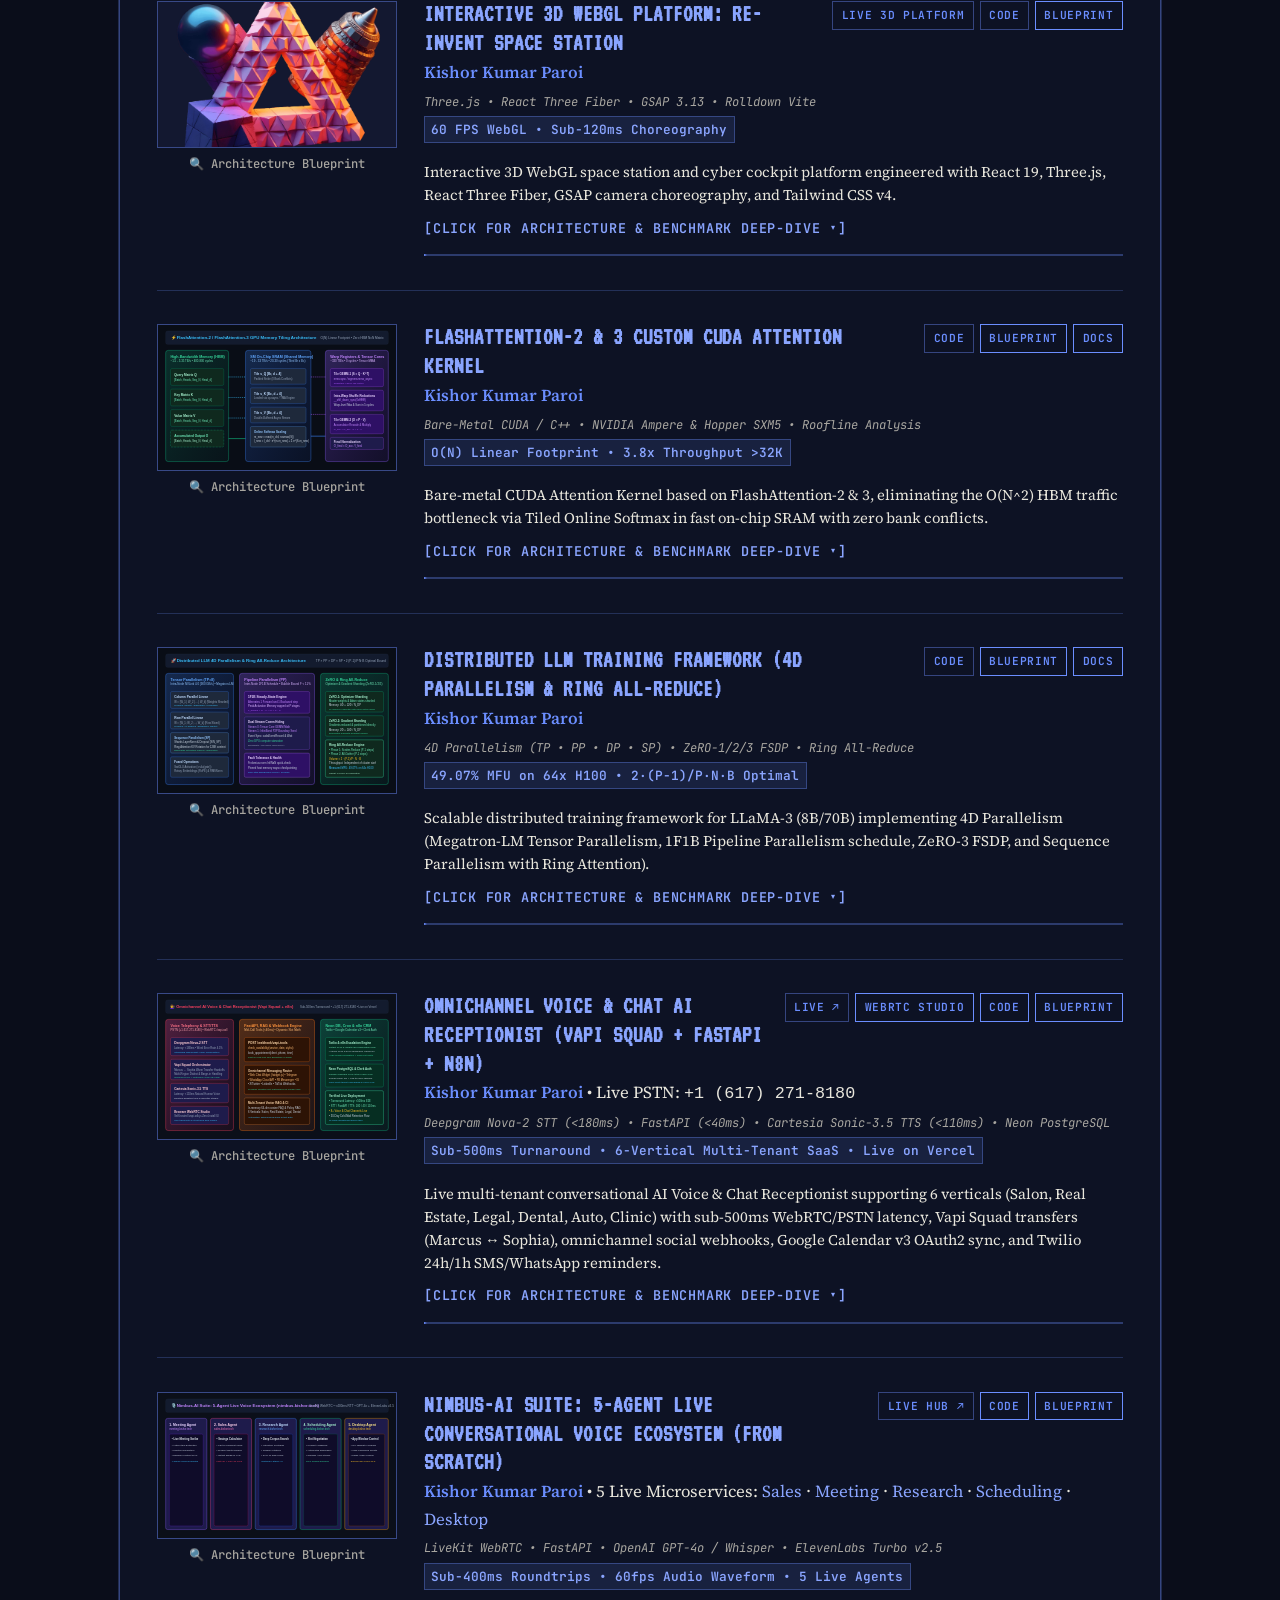
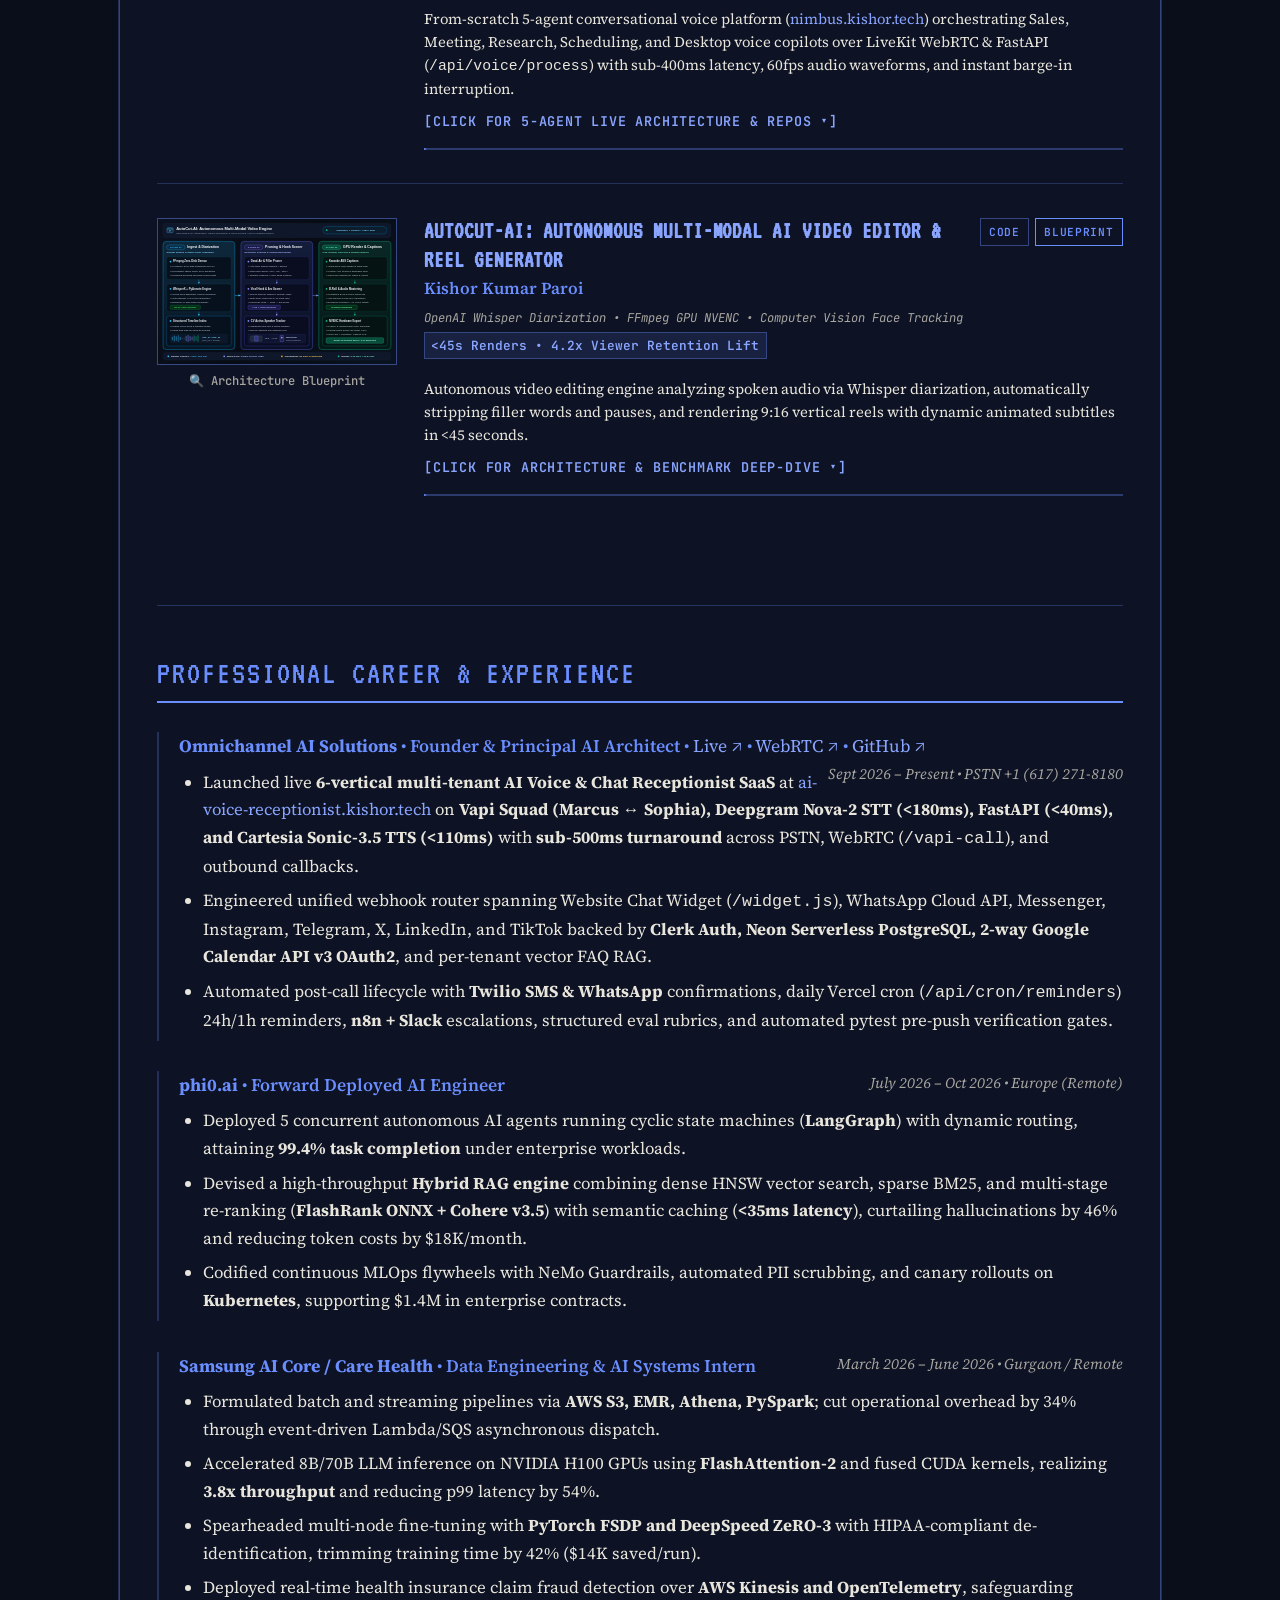
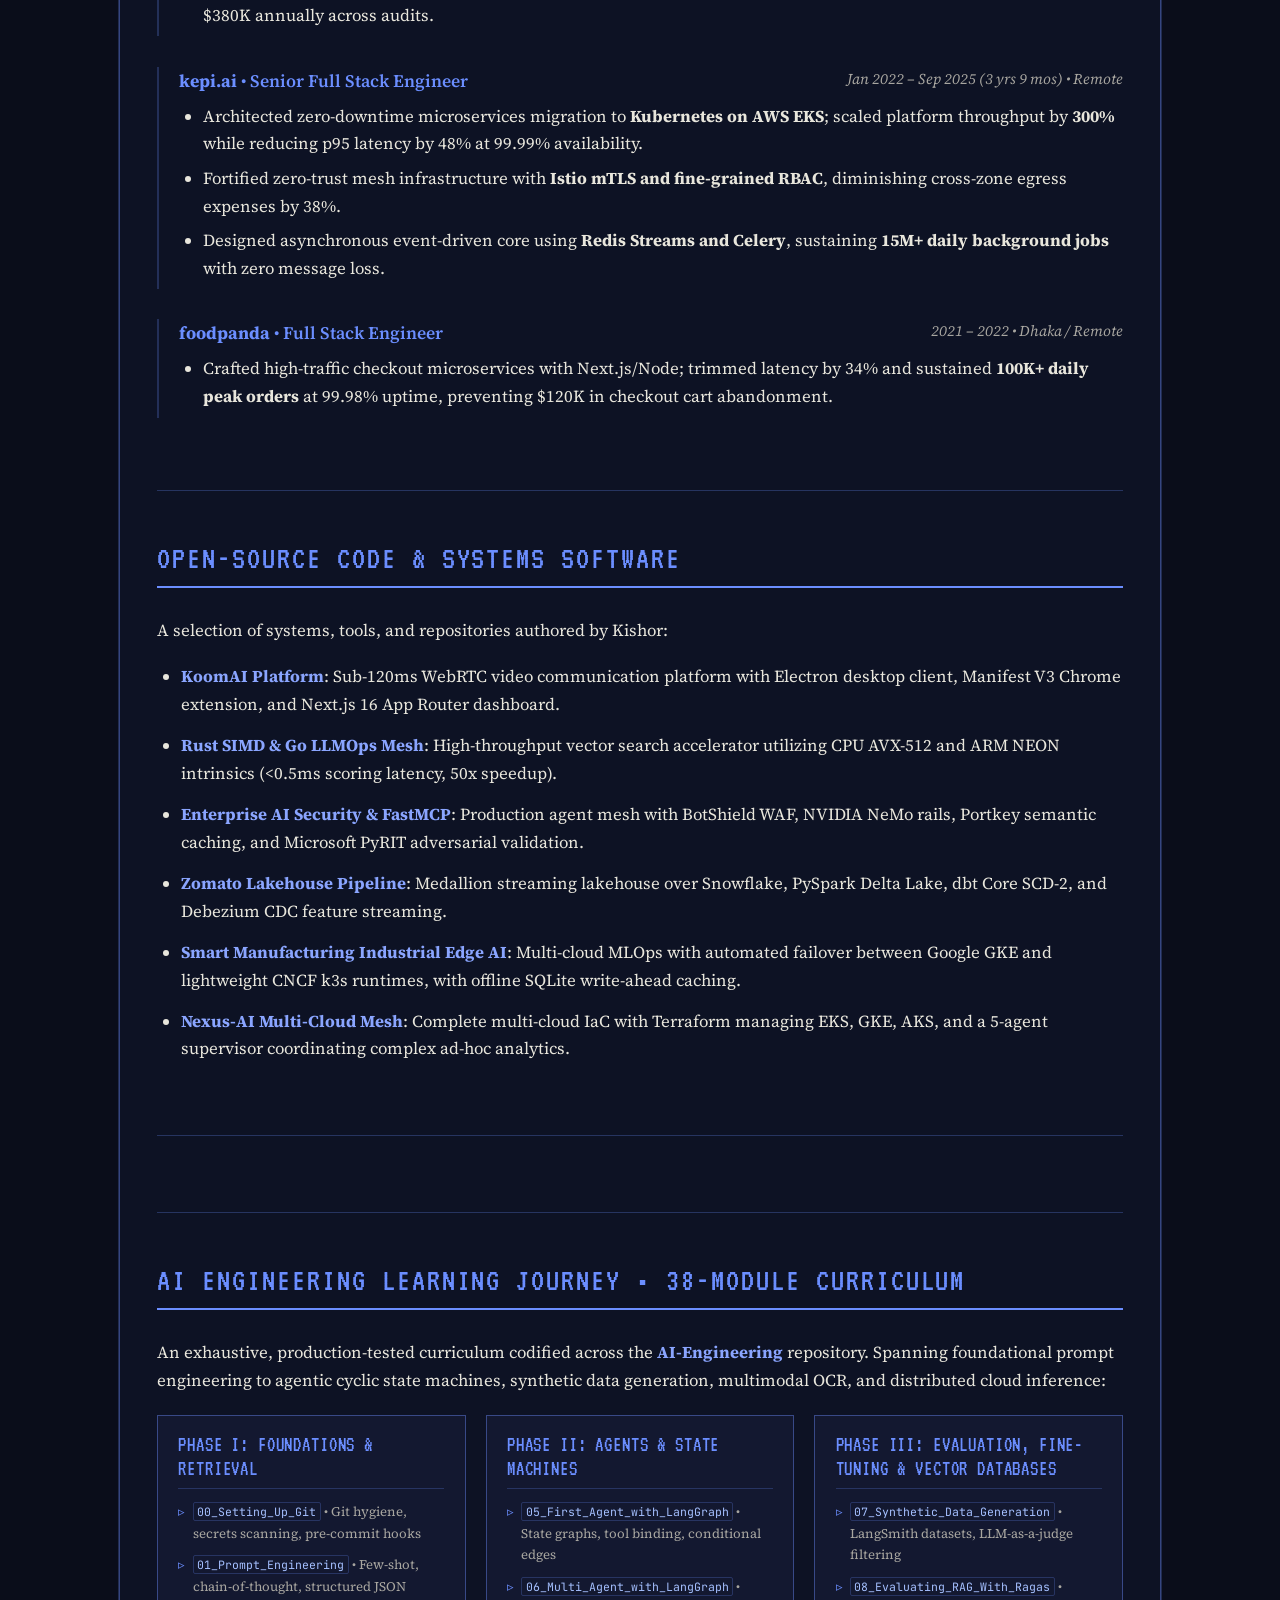
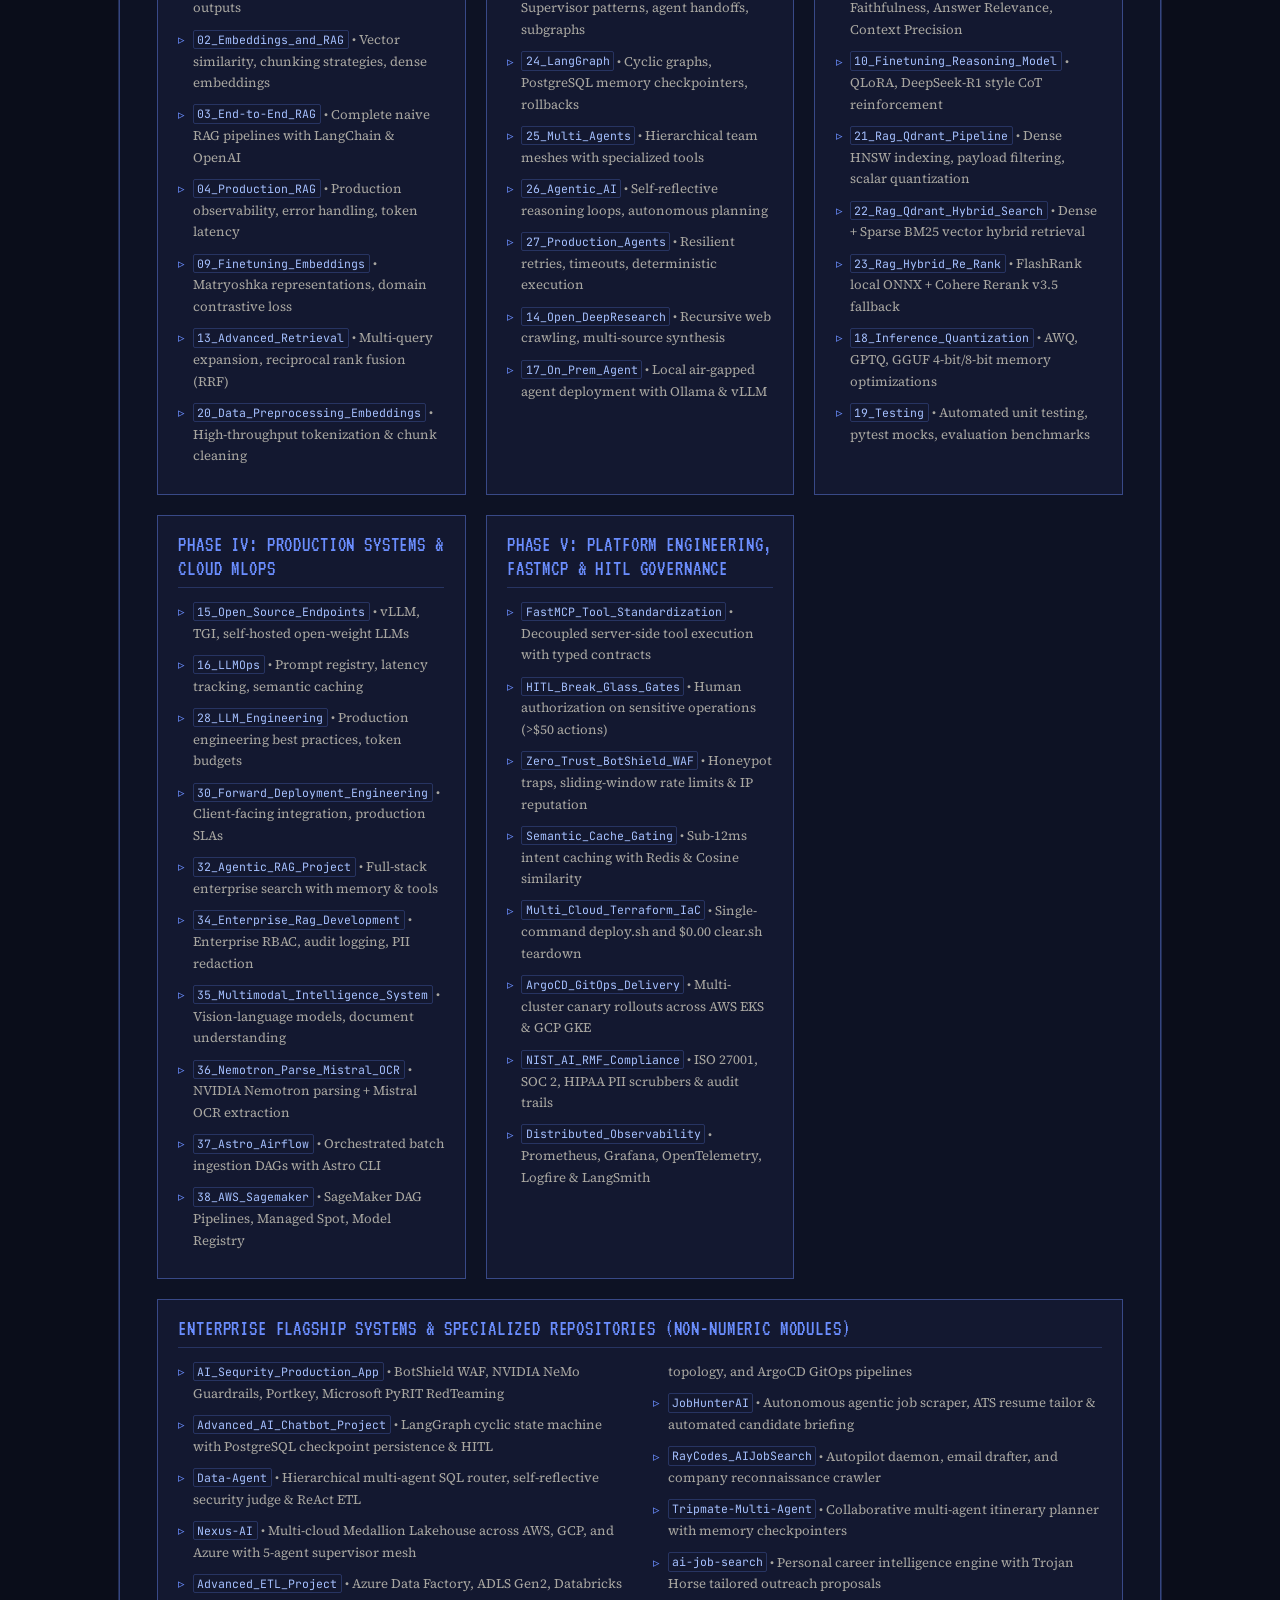
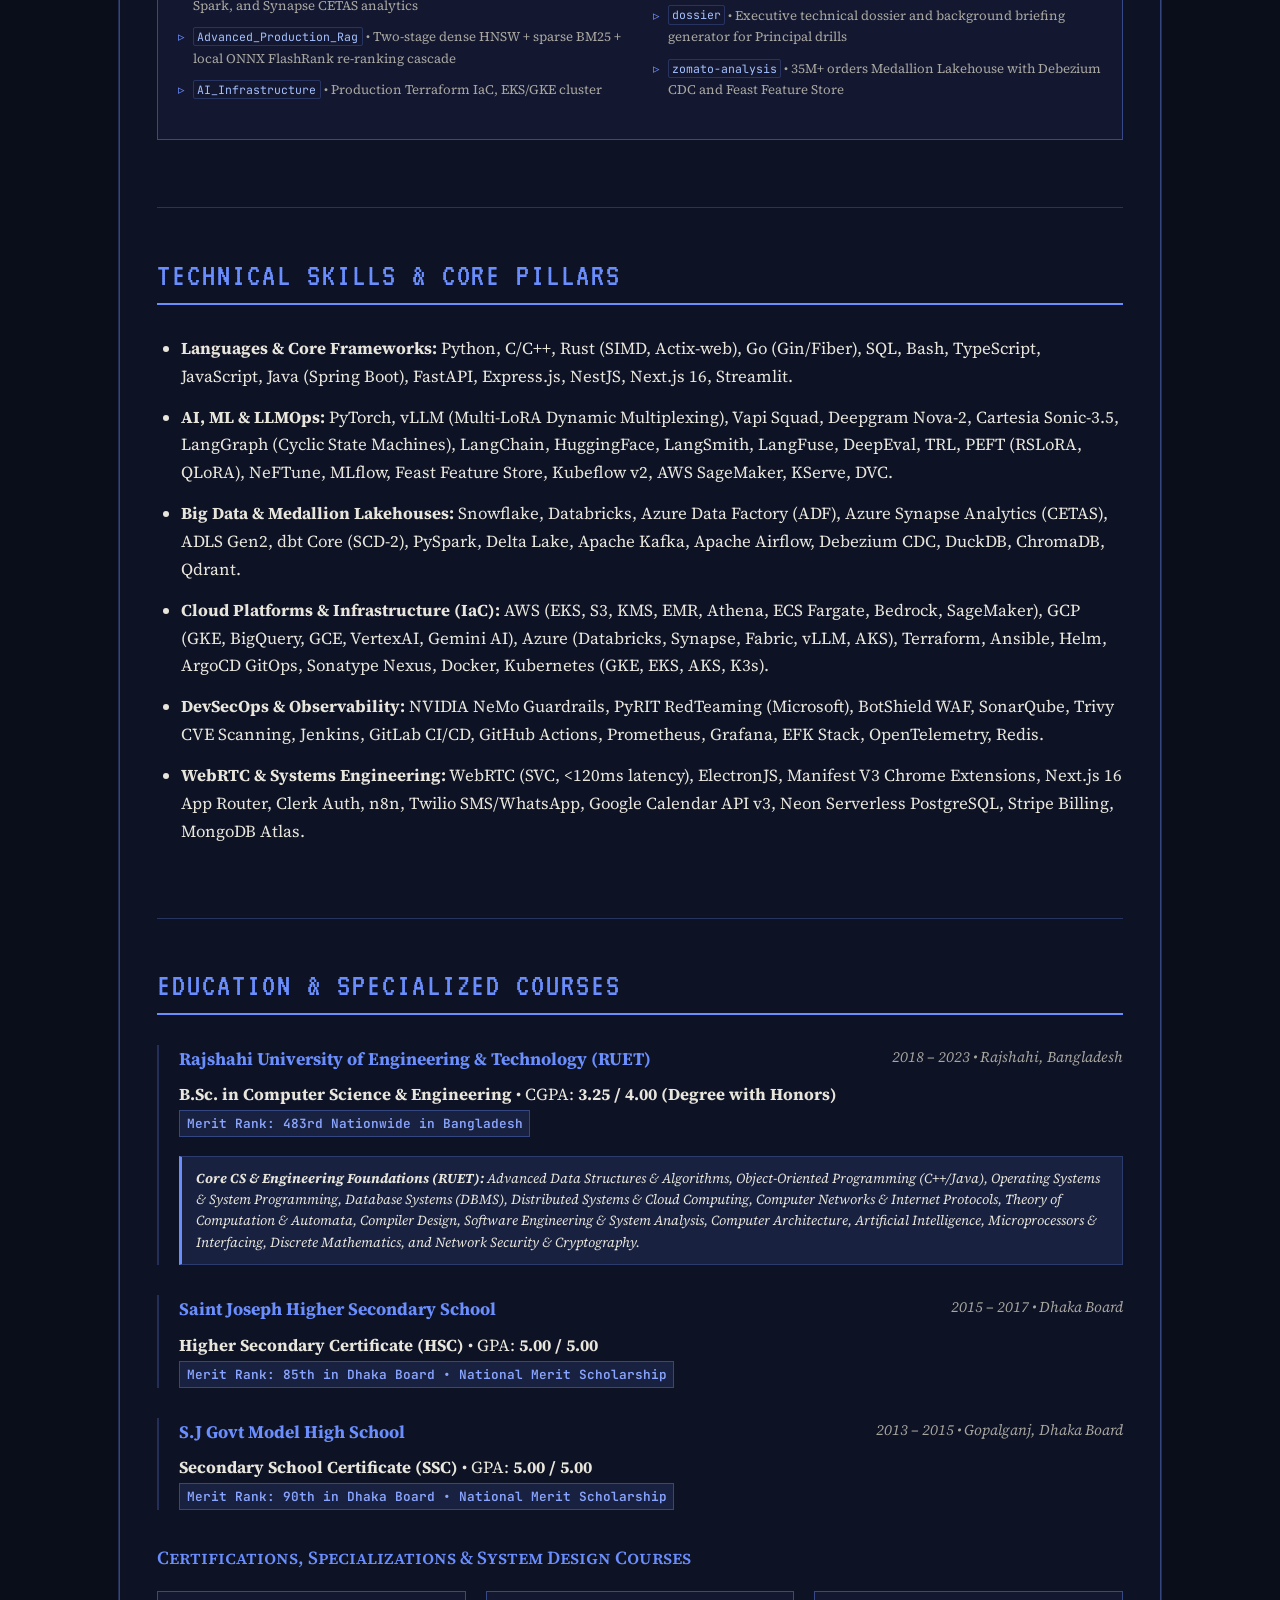
==== commit f9400127: "feat(ui): redesign kishor.tech with Blueprint Pixel-Display UI (VT323 + Source Serif 4 + JetBrains M" ====
--- a/index.html
+++ b/index.html
@@ -51,8 +51,8 @@
     <link rel="prefetch" href="resume_single_column.pdf?v=20261111-2" as="fetch">
     <link rel="prefetch" href="resume.pdf?v=20261111-2" as="fetch">
 
-    <!-- Aesthetic Old-School Academic Typography (Lora + EB Garamond + JetBrains Mono) -->
-    <link href="https://fonts.googleapis.com/css2?family=EB+Garamond:ital,wght@0,400;0,500;0,600;0,700;1,400;1,600&family=Lora:ital,wght@0,400;0,500;0,600;0,700;1,400;1,600&family=JetBrains+Mono:wght@400;500;600&display=swap" rel="stylesheet">
+    <!-- Blueprint Pixel-Display + Editorial Serif + Technical Mono Typography -->
+    <link href="https://fonts.googleapis.com/css2?family=VT323&family=Source+Serif+4:ital,opsz,wght@0,8..60,400..700;1,8..60,400..700&family=JetBrains+Mono:wght@400;500;600;700&display=swap" rel="stylesheet">
     <link rel="stylesheet" href="style.css">
     <!-- Immediate Anti-Flash Theme Script -->
     <script>
--- a/style.css
+++ b/style.css
@@ -11,28 +11,35 @@
    ============================================================================== */
 
 :root {
-  /* Default Obsidian Slate Dark Palette */
-  --bg-body: #090d13;
-  --bg-box: #111722;
-  --bg-card: #17202e;
-  --text-main: #e2e8f0;
-  --text-muted: #8e9bb0;
-  --heading-color: #f8fafc;
-  --accent-burgundy: #f43f5e;
-  --accent-burgundy-hover: #fb7185;
-  --accent-link: #38bdf8;
-  --accent-link-hover: #7dd3fc;
-  --border-light: rgba(255, 255, 255, 0.08);
-  --border-card: rgba(255, 255, 255, 0.12);
-  --award-bg: rgba(245, 158, 11, 0.12);
-  --award-text: #fbbf24;
-  --award-border: rgba(245, 158, 11, 0.25);
-  --code-bg: #0d131d;
-  --code-text: #38bdf8;
-  --nav-bg: rgba(17, 23, 34, 0.92);
-  --nav-border: rgba(255, 255, 255, 0.08);
-  --nav-shadow: 0 4px 20px rgba(0, 0, 0, 0.4);
-  --card-shadow: 0 8px 30px rgba(0, 0, 0, 0.35);
+  --font-display: "VT323", ui-monospace, "JetBrains Mono", monospace;
+  --font-body: "Source Serif 4", "Source Serif Pro", Georgia, serif;
+  --font-mono: "JetBrains Mono", ui-monospace, Consolas, monospace;
+
+  /* Default Blueprint Midnight Dark Palette */
+  --bg-body: #0a0d1a;
+  --bg-box: #0d1224;
+  --bg-card: #131830;
+  --bg-card-hover: #1b2244;
+  --text-main: #e8e6dc;
+  --text-muted: #a8a6a0;
+  --heading-color: #6b8eff;
+  --accent-burgundy: #6b8eff;
+  --accent-burgundy-hover: #8aa5ff;
+  --accent-link: #8aa5ff;
+  --accent-link-hover: #b4c6ff;
+  --blueprint-tint: rgba(107, 142, 255, 0.12);
+  --border-light: rgba(107, 142, 255, 0.24);
+  --border-card: rgba(107, 142, 255, 0.42);
+  --dot-grid: rgba(232, 230, 220, 0.08);
+  --award-bg: rgba(107, 142, 255, 0.12);
+  --award-text: #8aa5ff;
+  --award-border: rgba(107, 142, 255, 0.35);
+  --code-bg: #131830;
+  --code-text: #a5c0ff;
+  --nav-bg: rgba(10, 13, 26, 0.94);
+  --nav-border: rgba(107, 142, 255, 0.32);
+  --nav-shadow: 0 4px 20px rgba(0, 0, 0, 0.45);
+  --card-shadow: none;
 }
 
 :root[data-theme="dark"],
@@ -40,28 +47,30 @@
 body[data-theme="dark"],
 html.dark,
 body.dark {
-  /* Obsidian Slate Dark Mode (Deep, Elegant, High-Legibility) */
-  --bg-body: #090d13;
-  --bg-box: #111722;
-  --bg-card: #17202e;
-  --text-main: #e2e8f0;
-  --text-muted: #8e9bb0;
-  --heading-color: #f8fafc;
-  --accent-burgundy: #f43f5e;
-  --accent-burgundy-hover: #fb7185;
-  --accent-link: #38bdf8;
-  --accent-link-hover: #7dd3fc;
-  --border-light: rgba(255, 255, 255, 0.08);
-  --border-card: rgba(255, 255, 255, 0.12);
-  --award-bg: rgba(245, 158, 11, 0.12);
-  --award-text: #fbbf24;
-  --award-border: rgba(245, 158, 11, 0.25);
-  --code-bg: #0d131d;
-  --code-text: #38bdf8;
-  --nav-bg: rgba(17, 23, 34, 0.92);
-  --nav-border: rgba(255, 255, 255, 0.08);
-  --nav-shadow: 0 4px 20px rgba(0, 0, 0, 0.4);
-  --card-shadow: 0 8px 30px rgba(0, 0, 0, 0.35);
+  --bg-body: #0a0d1a;
+  --bg-box: #0d1224;
+  --bg-card: #131830;
+  --bg-card-hover: #1b2244;
+  --text-main: #e8e6dc;
+  --text-muted: #a8a6a0;
+  --heading-color: #6b8eff;
+  --accent-burgundy: #6b8eff;
+  --accent-burgundy-hover: #8aa5ff;
+  --accent-link: #8aa5ff;
+  --accent-link-hover: #b4c6ff;
+  --blueprint-tint: rgba(107, 142, 255, 0.12);
+  --border-light: rgba(107, 142, 255, 0.24);
+  --border-card: rgba(107, 142, 255, 0.42);
+  --dot-grid: rgba(232, 230, 220, 0.08);
+  --award-bg: rgba(107, 142, 255, 0.12);
+  --award-text: #8aa5ff;
+  --award-border: rgba(107, 142, 255, 0.35);
+  --code-bg: #131830;
+  --code-text: #a5c0ff;
+  --nav-bg: rgba(10, 13, 26, 0.94);
+  --nav-border: rgba(107, 142, 255, 0.32);
+  --nav-shadow: 0 4px 20px rgba(0, 0, 0, 0.45);
+  --card-shadow: none;
 }
 
 :root[data-theme="light"],
@@ -69,28 +78,31 @@
 body[data-theme="light"],
 html.light,
 body.light {
-  /* Pure Editorial Light Mode (Warm Ivory-Stone, High-End Academic) */
-  --bg-body: #f8f9fa;
-  --bg-box: #ffffff;
-  --bg-card: #f8fafc;
-  --text-main: #1e293b;
-  --text-muted: #64748b;
-  --heading-color: #0f172a;
-  --accent-burgundy: #9f1239;
-  --accent-burgundy-hover: #be123c;
-  --accent-link: #0369a1;
-  --accent-link-hover: #0284c7;
-  --border-light: #e2e8f0;
-  --border-card: #e2e8f0;
-  --award-bg: #fffbeb;
-  --award-text: #92400e;
-  --award-border: #fef3c7;
-  --code-bg: #f1f5f9;
-  --code-text: #0f172a;
-  --nav-bg: rgba(255, 255, 255, 0.94);
-  --nav-border: rgba(0, 0, 0, 0.07);
-  --nav-shadow: 0 2px 12px rgba(0, 0, 0, 0.04);
-  --card-shadow: 0 4px 20px rgba(0, 0, 0, 0.04);
+  /* Blueprint Drafting Paper Light Mode */
+  --bg-body: #fafaf5;
+  --bg-box: #fafaf5;
+  --bg-card: #f3f1e8;
+  --bg-card-hover: #ece9dc;
+  --text-main: #1a1a1a;
+  --text-muted: #4a4a4a;
+  --heading-color: #3553ff;
+  --accent-burgundy: #3553ff;
+  --accent-burgundy-hover: #2840d6;
+  --accent-link: #3553ff;
+  --accent-link-hover: #2840d6;
+  --blueprint-tint: rgba(53, 83, 255, 0.08);
+  --border-light: rgba(26, 26, 26, 0.16);
+  --border-card: rgba(53, 83, 255, 0.38);
+  --dot-grid: rgba(26, 26, 26, 0.08);
+  --award-bg: rgba(53, 83, 255, 0.08);
+  --award-text: #2840d6;
+  --award-border: rgba(53, 83, 255, 0.32);
+  --code-bg: #efece0;
+  --code-text: #1a1a1a;
+  --nav-bg: rgba(250, 250, 245, 0.94);
+  --nav-border: rgba(53, 83, 255, 0.28);
+  --nav-shadow: 0 2px 12px rgba(26, 26, 26, 0.05);
+  --card-shadow: 3px 3px 0 rgba(26, 26, 26, 0.12);
 }
 
 * {
@@ -104,17 +116,20 @@
 }
 
 body {
-  background: var(--bg-body);
+  background-color: var(--bg-body);
+  background-image: radial-gradient(var(--dot-grid) 1px, transparent 1px);
+  background-size: 16px 16px;
+  background-attachment: fixed;
   color: var(--text-main);
-  font-family: "Lora", "Newsreader", "EB Garamond", Georgia, serif;
+  font-family: var(--font-body);
   text-rendering: optimizeLegibility;
   -webkit-font-smoothing: antialiased;
   -moz-osx-font-smoothing: grayscale;
-  line-height: 1.68;
+  line-height: 1.65;
   margin: 0;
   padding: 0;
-  font-size: 1.04rem;
-  transition: background 0.25s ease, color 0.25s ease;
+  font-size: 1.05rem;
+  transition: background-color 0.2s ease, color 0.2s ease;
 }
 
 /* --------------------------------------------------------------------------
@@ -1600,3 +1615,220 @@
   border-radius: 3px;
   border: 1px solid rgba(16, 185, 129, 0.25);
 }
+
+
+/* ==============================================================================
+   BLUEPRINT PIXEL-DISPLAY & ARCHITECTURAL UI OVERRIDES
+   Inspired by aiengineeringfromscratch.com (VT323 + Source Serif 4 + JetBrains Mono)
+   ============================================================================== */
+
+.site-title-link {
+  font-family: var(--font-display);
+  font-size: 1.55rem;
+  font-weight: 400;
+  letter-spacing: 0.06em;
+  text-transform: uppercase;
+  color: var(--heading-color);
+  font-variant: normal;
+}
+
+.section-heading {
+  font-family: var(--font-display);
+  font-size: 2.05rem;
+  font-weight: 400;
+  letter-spacing: 0.06em;
+  text-transform: uppercase;
+  font-variant: normal;
+  color: var(--heading-color);
+  border-bottom: 2px solid var(--accent-burgundy);
+  padding-bottom: 0.22em;
+  margin-bottom: 0.9em;
+}
+
+.paper-title,
+.journey-card h4,
+.course-card h4 {
+  font-family: var(--font-display);
+  font-weight: 400;
+  letter-spacing: 0.04em;
+  text-transform: uppercase;
+  font-variant: normal;
+}
+
+.paper-title {
+  font-size: 1.48rem;
+  line-height: 1.15;
+}
+
+.journey-card h4,
+.course-card h4 {
+  font-size: 1.32rem;
+  line-height: 1.15;
+}
+
+.links,
+.links nav a,
+button.nav-dropbtn,
+.theme-toggle-btn,
+.nav-dropdown-item,
+a.button,
+.cv-quick-btn,
+.ecosystem-label,
+.eco-tag,
+.abstract-toggle-btn,
+.drawer-peek-tab .peek-text,
+#leftnav .sub,
+#leftnav a,
+.live-badge-label,
+.metric-label {
+  font-family: var(--font-mono) !important;
+  font-variant: normal !important;
+  text-transform: uppercase;
+  letter-spacing: 0.06em;
+}
+
+.links nav a {
+  font-size: 0.72rem;
+  border-radius: 0;
+  border: 1px solid transparent;
+}
+
+.links nav a:hover,
+.links nav a.active {
+  background: var(--blueprint-tint);
+  border-color: var(--border-card);
+  color: var(--heading-color);
+}
+
+.fancy a::before {
+  height: 1px;
+  background-color: var(--heading-color);
+}
+
+/* Sharp Blueprint Rectangular Frames (Zero soft rounding) */
+.boxed,
+.rightelement,
+.rightelement img,
+.pub-thumb a.thumb-link,
+.journey-card,
+.course-card,
+.live-visitor-card,
+.ecosystem-banner,
+.eco-tag,
+.cv-quick-btn,
+.theme-toggle-btn,
+button.nav-dropbtn,
+.nav-dropdown-menu,
+a.button,
+span.award,
+.deploy-tag,
+.abstract,
+.video-mockup,
+.drawer-content,
+.drawer-peek-tab {
+  border-radius: 0 !important;
+}
+
+.boxed {
+  border: 1px solid var(--border-card);
+  box-shadow: 0 0 0 1px var(--border-light);
+}
+
+.rightelement,
+.journey-card,
+.course-card,
+.live-visitor-card,
+.ecosystem-banner {
+  border: 1px solid var(--border-card);
+  background: var(--bg-card);
+}
+
+.journey-card:hover,
+.course-card:hover,
+.pub-thumb a.thumb-link:hover {
+  background: var(--bg-card-hover);
+  border-color: var(--heading-color);
+}
+
+.ecosystem-banner,
+.course-box,
+.abstract {
+  border-left: 3px solid var(--heading-color);
+  background: var(--blueprint-tint);
+}
+
+.course-box {
+  font-family: var(--font-body);
+  font-style: italic;
+  color: var(--text-main);
+  border-top: 1px solid var(--border-light);
+  border-right: 1px solid var(--border-light);
+  border-bottom: 1px solid var(--border-light);
+}
+
+a.button {
+  background: transparent;
+  color: var(--heading-color) !important;
+  border: 1px solid var(--border-card);
+  font-size: 0.7rem;
+  font-weight: 600;
+  padding: 0.35em 0.75em;
+}
+
+a.button:hover {
+  background: var(--heading-color) !important;
+  color: #0a0d1a !important;
+  border-color: var(--heading-color) !important;
+}
+
+.cv-quick-btn,
+.theme-toggle-btn,
+button.nav-dropbtn {
+  font-size: 0.7rem;
+  background: var(--bg-body);
+  border: 1px solid var(--border-card);
+  color: var(--text-main) !important;
+}
+
+.cv-quick-btn:hover,
+.theme-toggle-btn:hover,
+button.nav-dropbtn:hover {
+  background: var(--blueprint-tint);
+  border-color: var(--heading-color);
+  color: var(--heading-color) !important;
+}
+
+.deploy-tag {
+  background: #080b16;
+  border: 1px solid var(--border-card);
+  color: var(--text-main);
+}
+
+:root[data-theme="light"] .deploy-tag,
+html[data-theme="light"] .deploy-tag {
+  background: var(--code-bg);
+  color: var(--text-main);
+}
+
+.deploy-tag code {
+  color: var(--heading-color);
+}
+
+.pub-lead-desc,
+.course-card p,
+.abstract,
+p {
+  font-family: var(--font-body);
+}
+
+.venue,
+.tech-tag,
+.pub-thumb-caption {
+  font-family: var(--font-mono);
+  font-size: 0.76rem;
+}
+
+hr.vintage-divider {
+  border-top: 1px solid var(--border-card);
+  opacity: 0.65;
+}
--- a/style.css
+++ b/style.css
@@ -11,28 +11,35 @@
    ============================================================================== */
 
 :root {
-  /* Default Obsidian Slate Dark Palette */
-  --bg-body: #090d13;
-  --bg-box: #111722;
-  --bg-card: #17202e;
-  --text-main: #e2e8f0;
-  --text-muted: #8e9bb0;
-  --heading-color: #f8fafc;
-  --accent-burgundy: #f43f5e;
-  --accent-burgundy-hover: #fb7185;
-  --accent-link: #38bdf8;
-  --accent-link-hover: #7dd3fc;
-  --border-light: rgba(255, 255, 255, 0.08);
-  --border-card: rgba(255, 255, 255, 0.12);
-  --award-bg: rgba(245, 158, 11, 0.12);
-  --award-text: #fbbf24;
-  --award-border: rgba(245, 158, 11, 0.25);
-  --code-bg: #0d131d;
-  --code-text: #38bdf8;
-  --nav-bg: rgba(17, 23, 34, 0.92);
-  --nav-border: rgba(255, 255, 255, 0.08);
-  --nav-shadow: 0 4px 20px rgba(0, 0, 0, 0.4);
-  --card-shadow: 0 8px 30px rgba(0, 0, 0, 0.35);
+  --font-display: "VT323", ui-monospace, "JetBrains Mono", monospace;
+  --font-body: "Source Serif 4", "Source Serif Pro", Georgia, serif;
+  --font-mono: "JetBrains Mono", ui-monospace, Consolas, monospace;
+
+  /* Default Blueprint Midnight Dark Palette */
+  --bg-body: #0a0d1a;
+  --bg-box: #0d1224;
+  --bg-card: #131830;
+  --bg-card-hover: #1b2244;
+  --text-main: #e8e6dc;
+  --text-muted: #a8a6a0;
+  --heading-color: #6b8eff;
+  --accent-burgundy: #6b8eff;
+  --accent-burgundy-hover: #8aa5ff;
+  --accent-link: #8aa5ff;
+  --accent-link-hover: #b4c6ff;
+  --blueprint-tint: rgba(107, 142, 255, 0.12);
+  --border-light: rgba(107, 142, 255, 0.24);
+  --border-card: rgba(107, 142, 255, 0.42);
+  --dot-grid: rgba(232, 230, 220, 0.08);
+  --award-bg: rgba(107, 142, 255, 0.12);
+  --award-text: #8aa5ff;
+  --award-border: rgba(107, 142, 255, 0.35);
+  --code-bg: #131830;
+  --code-text: #a5c0ff;
+  --nav-bg: rgba(10, 13, 26, 0.94);
+  --nav-border: rgba(107, 142, 255, 0.32);
+  --nav-shadow: 0 4px 20px rgba(0, 0, 0, 0.45);
+  --card-shadow: none;
 }
 
 :root[data-theme="dark"],
@@ -40,28 +47,30 @@
 body[data-theme="dark"],
 html.dark,
 body.dark {
-  /* Obsidian Slate Dark Mode (Deep, Elegant, High-Legibility) */
-  --bg-body: #090d13;
-  --bg-box: #111722;
-  --bg-card: #17202e;
-  --text-main: #e2e8f0;
-  --text-muted: #8e9bb0;
-  --heading-color: #f8fafc;
-  --accent-burgundy: #f43f5e;
-  --accent-burgundy-hover: #fb7185;
-  --accent-link: #38bdf8;
-  --accent-link-hover: #7dd3fc;
-  --border-light: rgba(255, 255, 255, 0.08);
-  --border-card: rgba(255, 255, 255, 0.12);
-  --award-bg: rgba(245, 158, 11, 0.12);
-  --award-text: #fbbf24;
-  --award-border: rgba(245, 158, 11, 0.25);
-  --code-bg: #0d131d;
-  --code-text: #38bdf8;
-  --nav-bg: rgba(17, 23, 34, 0.92);
-  --nav-border: rgba(255, 255, 255, 0.08);
-  --nav-shadow: 0 4px 20px rgba(0, 0, 0, 0.4);
-  --card-shadow: 0 8px 30px rgba(0, 0, 0, 0.35);
+  --bg-body: #0a0d1a;
+  --bg-box: #0d1224;
+  --bg-card: #131830;
+  --bg-card-hover: #1b2244;
+  --text-main: #e8e6dc;
+  --text-muted: #a8a6a0;
+  --heading-color: #6b8eff;
+  --accent-burgundy: #6b8eff;
+  --accent-burgundy-hover: #8aa5ff;
+  --accent-link: #8aa5ff;
+  --accent-link-hover: #b4c6ff;
+  --blueprint-tint: rgba(107, 142, 255, 0.12);
+  --border-light: rgba(107, 142, 255, 0.24);
+  --border-card: rgba(107, 142, 255, 0.42);
+  --dot-grid: rgba(232, 230, 220, 0.08);
+  --award-bg: rgba(107, 142, 255, 0.12);
+  --award-text: #8aa5ff;
+  --award-border: rgba(107, 142, 255, 0.35);
+  --code-bg: #131830;
+  --code-text: #a5c0ff;
+  --nav-bg: rgba(10, 13, 26, 0.94);
+  --nav-border: rgba(107, 142, 255, 0.32);
+  --nav-shadow: 0 4px 20px rgba(0, 0, 0, 0.45);
+  --card-shadow: none;
 }
 
 :root[data-theme="light"],
@@ -69,28 +78,31 @@
 body[data-theme="light"],
 html.light,
 body.light {
-  /* Pure Editorial Light Mode (Warm Ivory-Stone, High-End Academic) */
-  --bg-body: #f8f9fa;
-  --bg-box: #ffffff;
-  --bg-card: #f8fafc;
-  --text-main: #1e293b;
-  --text-muted: #64748b;
-  --heading-color: #0f172a;
-  --accent-burgundy: #9f1239;
-  --accent-burgundy-hover: #be123c;
-  --accent-link: #0369a1;
-  --accent-link-hover: #0284c7;
-  --border-light: #e2e8f0;
-  --border-card: #e2e8f0;
-  --award-bg: #fffbeb;
-  --award-text: #92400e;
-  --award-border: #fef3c7;
-  --code-bg: #f1f5f9;
-  --code-text: #0f172a;
-  --nav-bg: rgba(255, 255, 255, 0.94);
-  --nav-border: rgba(0, 0, 0, 0.07);
-  --nav-shadow: 0 2px 12px rgba(0, 0, 0, 0.04);
-  --card-shadow: 0 4px 20px rgba(0, 0, 0, 0.04);
+  /* Blueprint Drafting Paper Light Mode */
+  --bg-body: #fafaf5;
+  --bg-box: #fafaf5;
+  --bg-card: #f3f1e8;
+  --bg-card-hover: #ece9dc;
+  --text-main: #1a1a1a;
+  --text-muted: #4a4a4a;
+  --heading-color: #3553ff;
+  --accent-burgundy: #3553ff;
+  --accent-burgundy-hover: #2840d6;
+  --accent-link: #3553ff;
+  --accent-link-hover: #2840d6;
+  --blueprint-tint: rgba(53, 83, 255, 0.08);
+  --border-light: rgba(26, 26, 26, 0.16);
+  --border-card: rgba(53, 83, 255, 0.38);
+  --dot-grid: rgba(26, 26, 26, 0.08);
+  --award-bg: rgba(53, 83, 255, 0.08);
+  --award-text: #2840d6;
+  --award-border: rgba(53, 83, 255, 0.32);
+  --code-bg: #efece0;
+  --code-text: #1a1a1a;
+  --nav-bg: rgba(250, 250, 245, 0.94);
+  --nav-border: rgba(53, 83, 255, 0.28);
+  --nav-shadow: 0 2px 12px rgba(26, 26, 26, 0.05);
+  --card-shadow: 3px 3px 0 rgba(26, 26, 26, 0.12);
 }
 
 * {
@@ -104,17 +116,20 @@
 }
 
 body {
-  background: var(--bg-body);
+  background-color: var(--bg-body);
+  background-image: radial-gradient(var(--dot-grid) 1px, transparent 1px);
+  background-size: 16px 16px;
+  background-attachment: fixed;
   color: var(--text-main);
-  font-family: "Lora", "Newsreader", "EB Garamond", Georgia, serif;
+  font-family: var(--font-body);
   text-rendering: optimizeLegibility;
   -webkit-font-smoothing: antialiased;
   -moz-osx-font-smoothing: grayscale;
-  line-height: 1.68;
+  line-height: 1.65;
   margin: 0;
   padding: 0;
-  font-size: 1.04rem;
-  transition: background 0.25s ease, color 0.25s ease;
+  font-size: 1.05rem;
+  transition: background-color 0.2s ease, color 0.2s ease;
 }
 
 /* --------------------------------------------------------------------------
@@ -1600,3 +1615,220 @@
   border-radius: 3px;
   border: 1px solid rgba(16, 185, 129, 0.25);
 }
+
+
+/* ==============================================================================
+   BLUEPRINT PIXEL-DISPLAY & ARCHITECTURAL UI OVERRIDES
+   Inspired by aiengineeringfromscratch.com (VT323 + Source Serif 4 + JetBrains Mono)
+   ============================================================================== */
+
+.site-title-link {
+  font-family: var(--font-display);
+  font-size: 1.55rem;
+  font-weight: 400;
+  letter-spacing: 0.06em;
+  text-transform: uppercase;
+  color: var(--heading-color);
+  font-variant: normal;
+}
+
+.section-heading {
+  font-family: var(--font-display);
+  font-size: 2.05rem;
+  font-weight: 400;
+  letter-spacing: 0.06em;
+  text-transform: uppercase;
+  font-variant: normal;
+  color: var(--heading-color);
+  border-bottom: 2px solid var(--accent-burgundy);
+  padding-bottom: 0.22em;
+  margin-bottom: 0.9em;
+}
+
+.paper-title,
+.journey-card h4,
+.course-card h4 {
+  font-family: var(--font-display);
+  font-weight: 400;
+  letter-spacing: 0.04em;
+  text-transform: uppercase;
+  font-variant: normal;
+}
+
+.paper-title {
+  font-size: 1.48rem;
+  line-height: 1.15;
+}
+
+.journey-card h4,
+.course-card h4 {
+  font-size: 1.32rem;
+  line-height: 1.15;
+}
+
+.links,
+.links nav a,
+button.nav-dropbtn,
+.theme-toggle-btn,
+.nav-dropdown-item,
+a.button,
+.cv-quick-btn,
+.ecosystem-label,
+.eco-tag,
+.abstract-toggle-btn,
+.drawer-peek-tab .peek-text,
+#leftnav .sub,
+#leftnav a,
+.live-badge-label,
+.metric-label {
+  font-family: var(--font-mono) !important;
+  font-variant: normal !important;
+  text-transform: uppercase;
+  letter-spacing: 0.06em;
+}
+
+.links nav a {
+  font-size: 0.72rem;
+  border-radius: 0;
+  border: 1px solid transparent;
+}
+
+.links nav a:hover,
+.links nav a.active {
+  background: var(--blueprint-tint);
+  border-color: var(--border-card);
+  color: var(--heading-color);
+}
+
+.fancy a::before {
+  height: 1px;
+  background-color: var(--heading-color);
+}
+
+/* Sharp Blueprint Rectangular Frames (Zero soft rounding) */
+.boxed,
+.rightelement,
+.rightelement img,
+.pub-thumb a.thumb-link,
+.journey-card,
+.course-card,
+.live-visitor-card,
+.ecosystem-banner,
+.eco-tag,
+.cv-quick-btn,
+.theme-toggle-btn,
+button.nav-dropbtn,
+.nav-dropdown-menu,
+a.button,
+span.award,
+.deploy-tag,
+.abstract,
+.video-mockup,
+.drawer-content,
+.drawer-peek-tab {
+  border-radius: 0 !important;
+}
+
+.boxed {
+  border: 1px solid var(--border-card);
+  box-shadow: 0 0 0 1px var(--border-light);
+}
+
+.rightelement,
+.journey-card,
+.course-card,
+.live-visitor-card,
+.ecosystem-banner {
+  border: 1px solid var(--border-card);
+  background: var(--bg-card);
+}
+
+.journey-card:hover,
+.course-card:hover,
+.pub-thumb a.thumb-link:hover {
+  background: var(--bg-card-hover);
+  border-color: var(--heading-color);
+}
+
+.ecosystem-banner,
+.course-box,
+.abstract {
+  border-left: 3px solid var(--heading-color);
+  background: var(--blueprint-tint);
+}
+
+.course-box {
+  font-family: var(--font-body);
+  font-style: italic;
+  color: var(--text-main);
+  border-top: 1px solid var(--border-light);
+  border-right: 1px solid var(--border-light);
+  border-bottom: 1px solid var(--border-light);
+}
+
+a.button {
+  background: transparent;
+  color: var(--heading-color) !important;
+  border: 1px solid var(--border-card);
+  font-size: 0.7rem;
+  font-weight: 600;
+  padding: 0.35em 0.75em;
+}
+
+a.button:hover {
+  background: var(--heading-color) !important;
+  color: #0a0d1a !important;
+  border-color: var(--heading-color) !important;
+}
+
+.cv-quick-btn,
+.theme-toggle-btn,
+button.nav-dropbtn {
+  font-size: 0.7rem;
+  background: var(--bg-body);
+  border: 1px solid var(--border-card);
+  color: var(--text-main) !important;
+}
+
+.cv-quick-btn:hover,
+.theme-toggle-btn:hover,
+button.nav-dropbtn:hover {
+  background: var(--blueprint-tint);
+  border-color: var(--heading-color);
+  color: var(--heading-color) !important;
+}
+
+.deploy-tag {
+  background: #080b16;
+  border: 1px solid var(--border-card);
+  color: var(--text-main);
+}
+
+:root[data-theme="light"] .deploy-tag,
+html[data-theme="light"] .deploy-tag {
+  background: var(--code-bg);
+  color: var(--text-main);
+}
+
+.deploy-tag code {
+  color: var(--heading-color);
+}
+
+.pub-lead-desc,
+.course-card p,
+.abstract,
+p {
+  font-family: var(--font-body);
+}
+
+.venue,
+.tech-tag,
+.pub-thumb-caption {
+  font-family: var(--font-mono);
+  font-size: 0.76rem;
+}
+
+hr.vintage-divider {
+  border-top: 1px solid var(--border-card);
+  opacity: 0.65;
+}
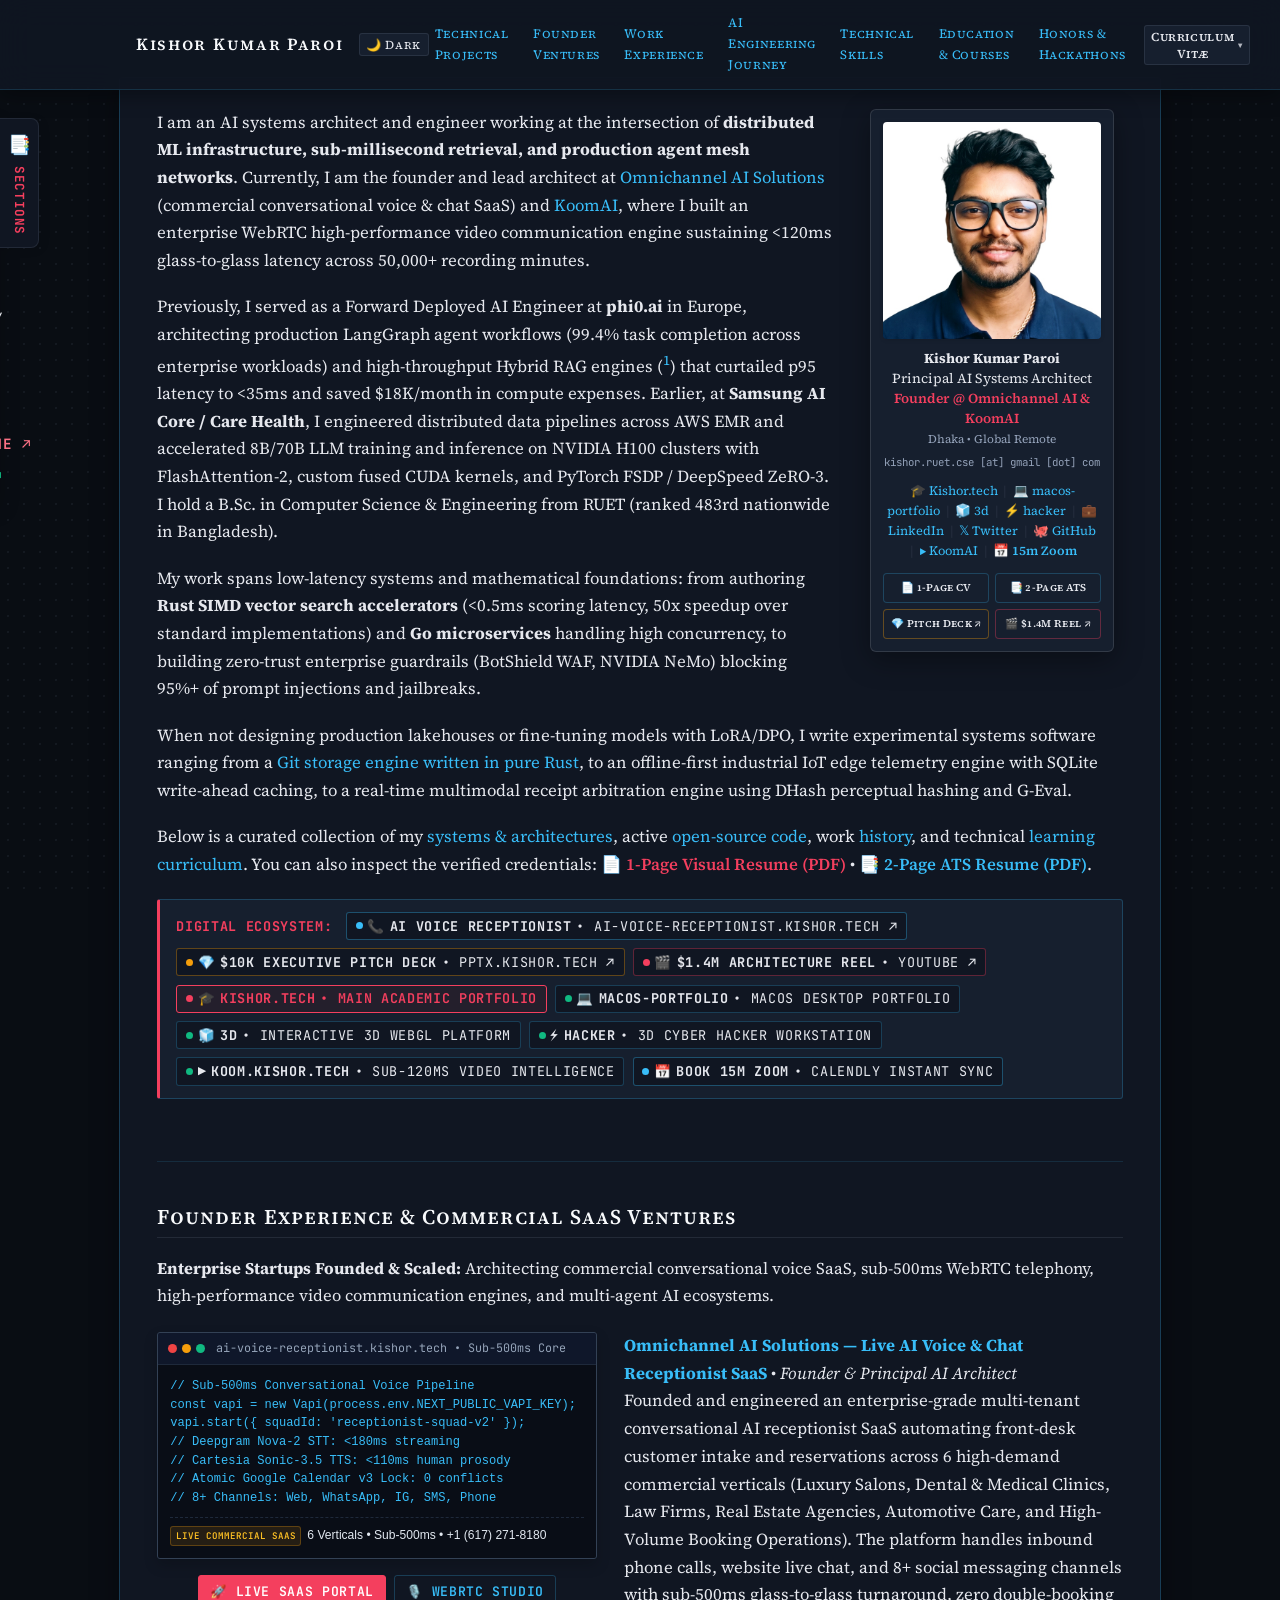
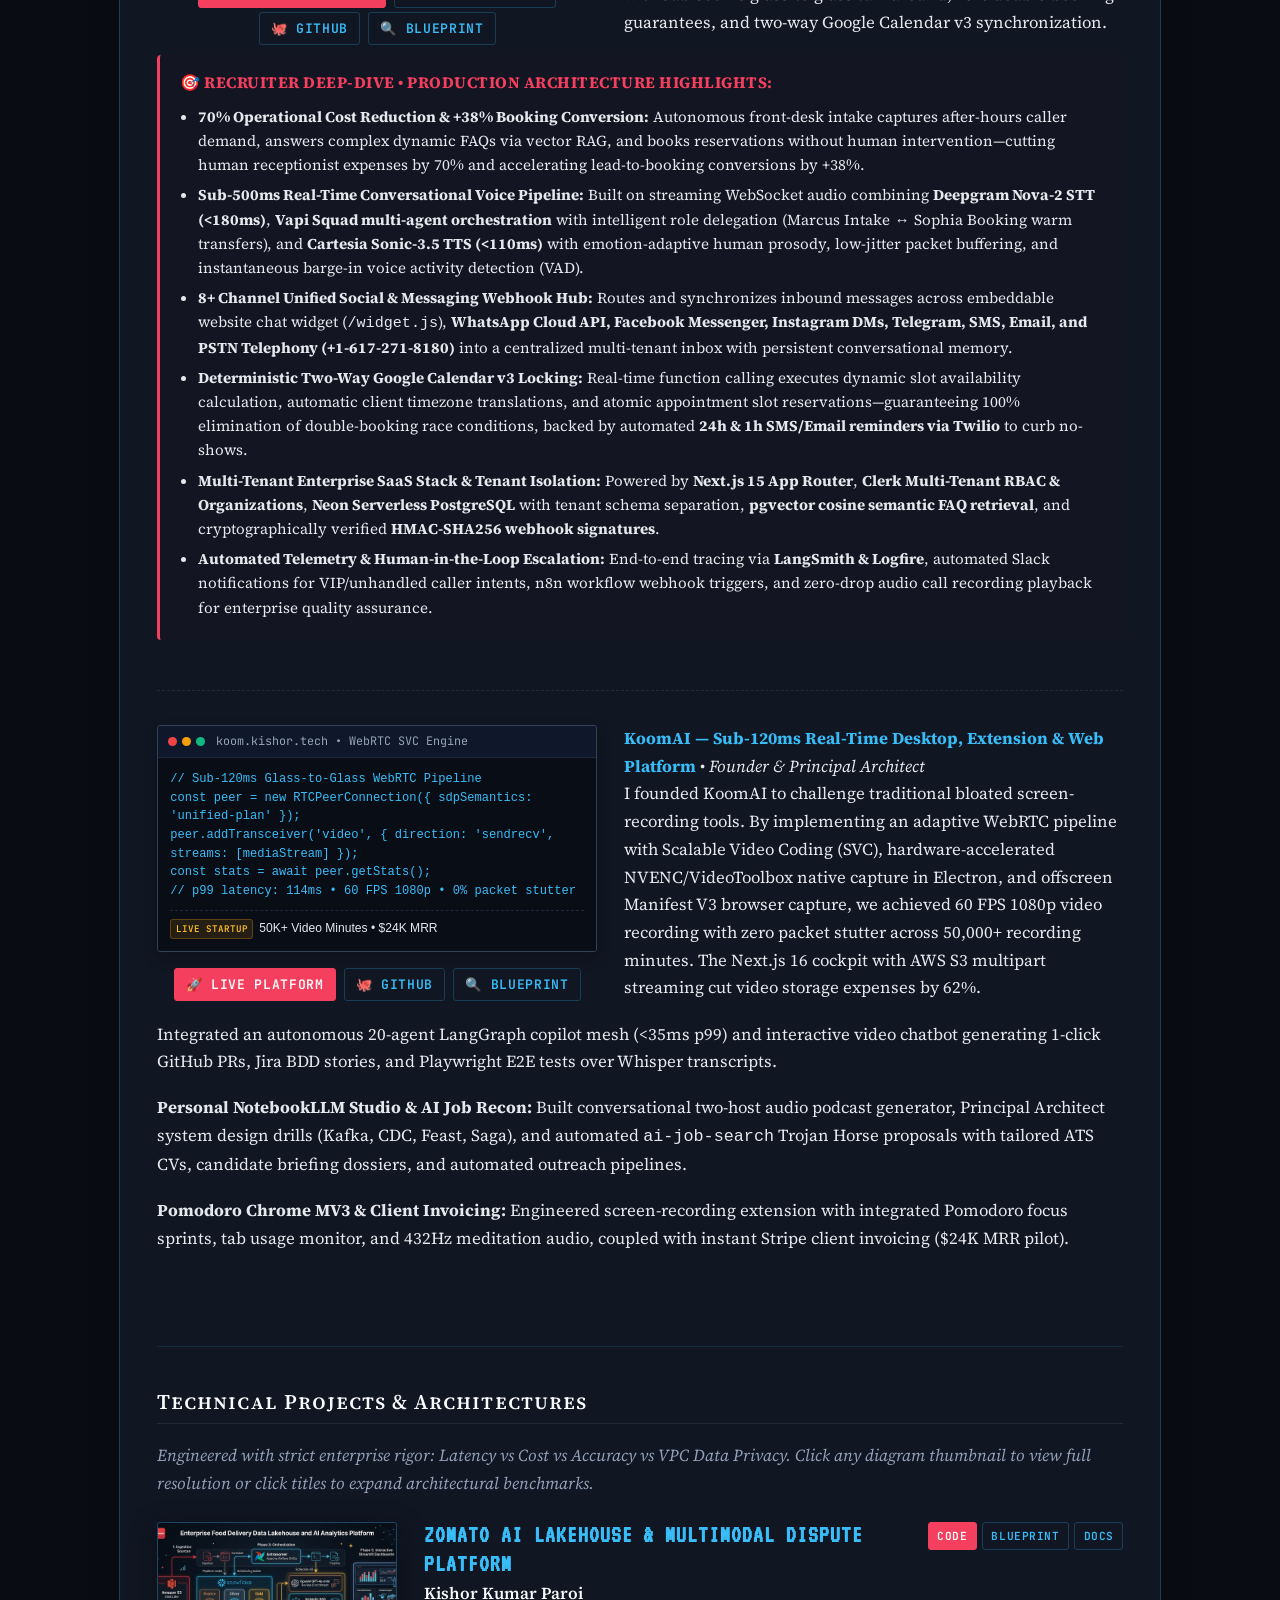
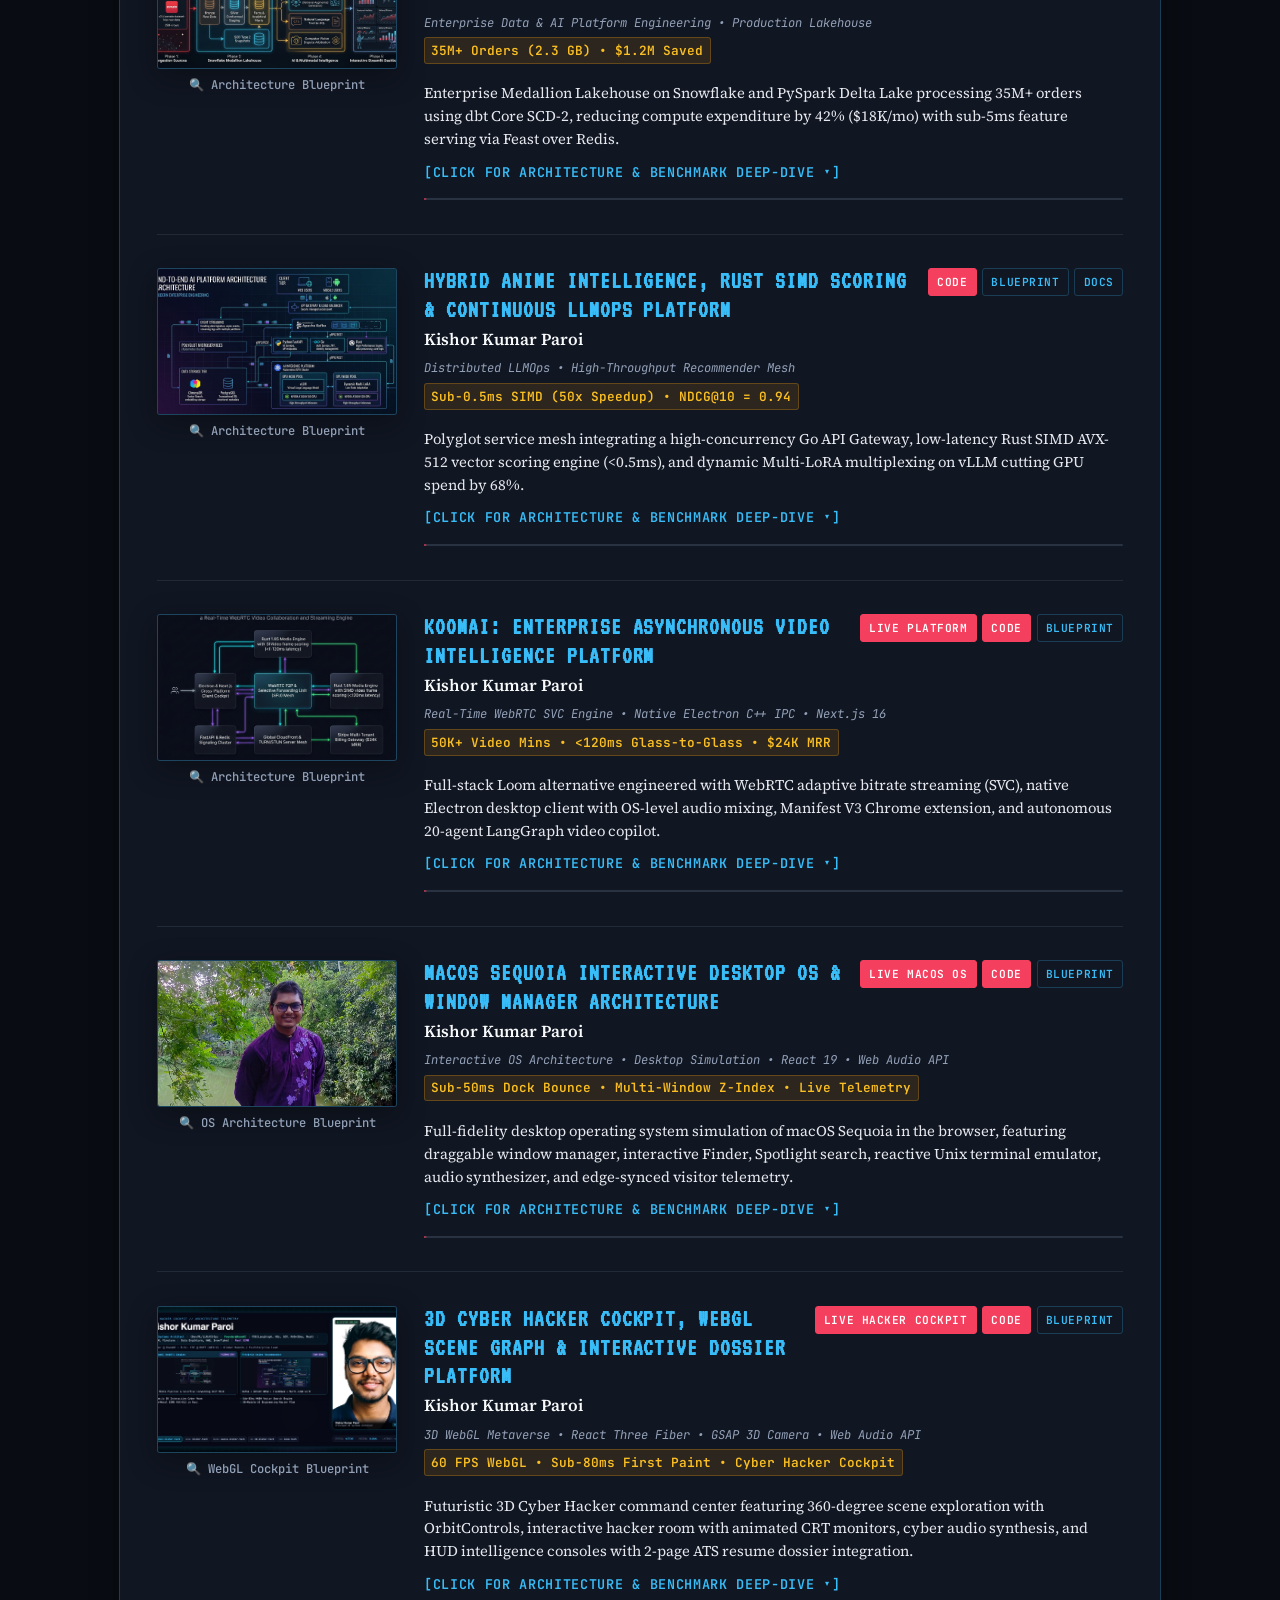
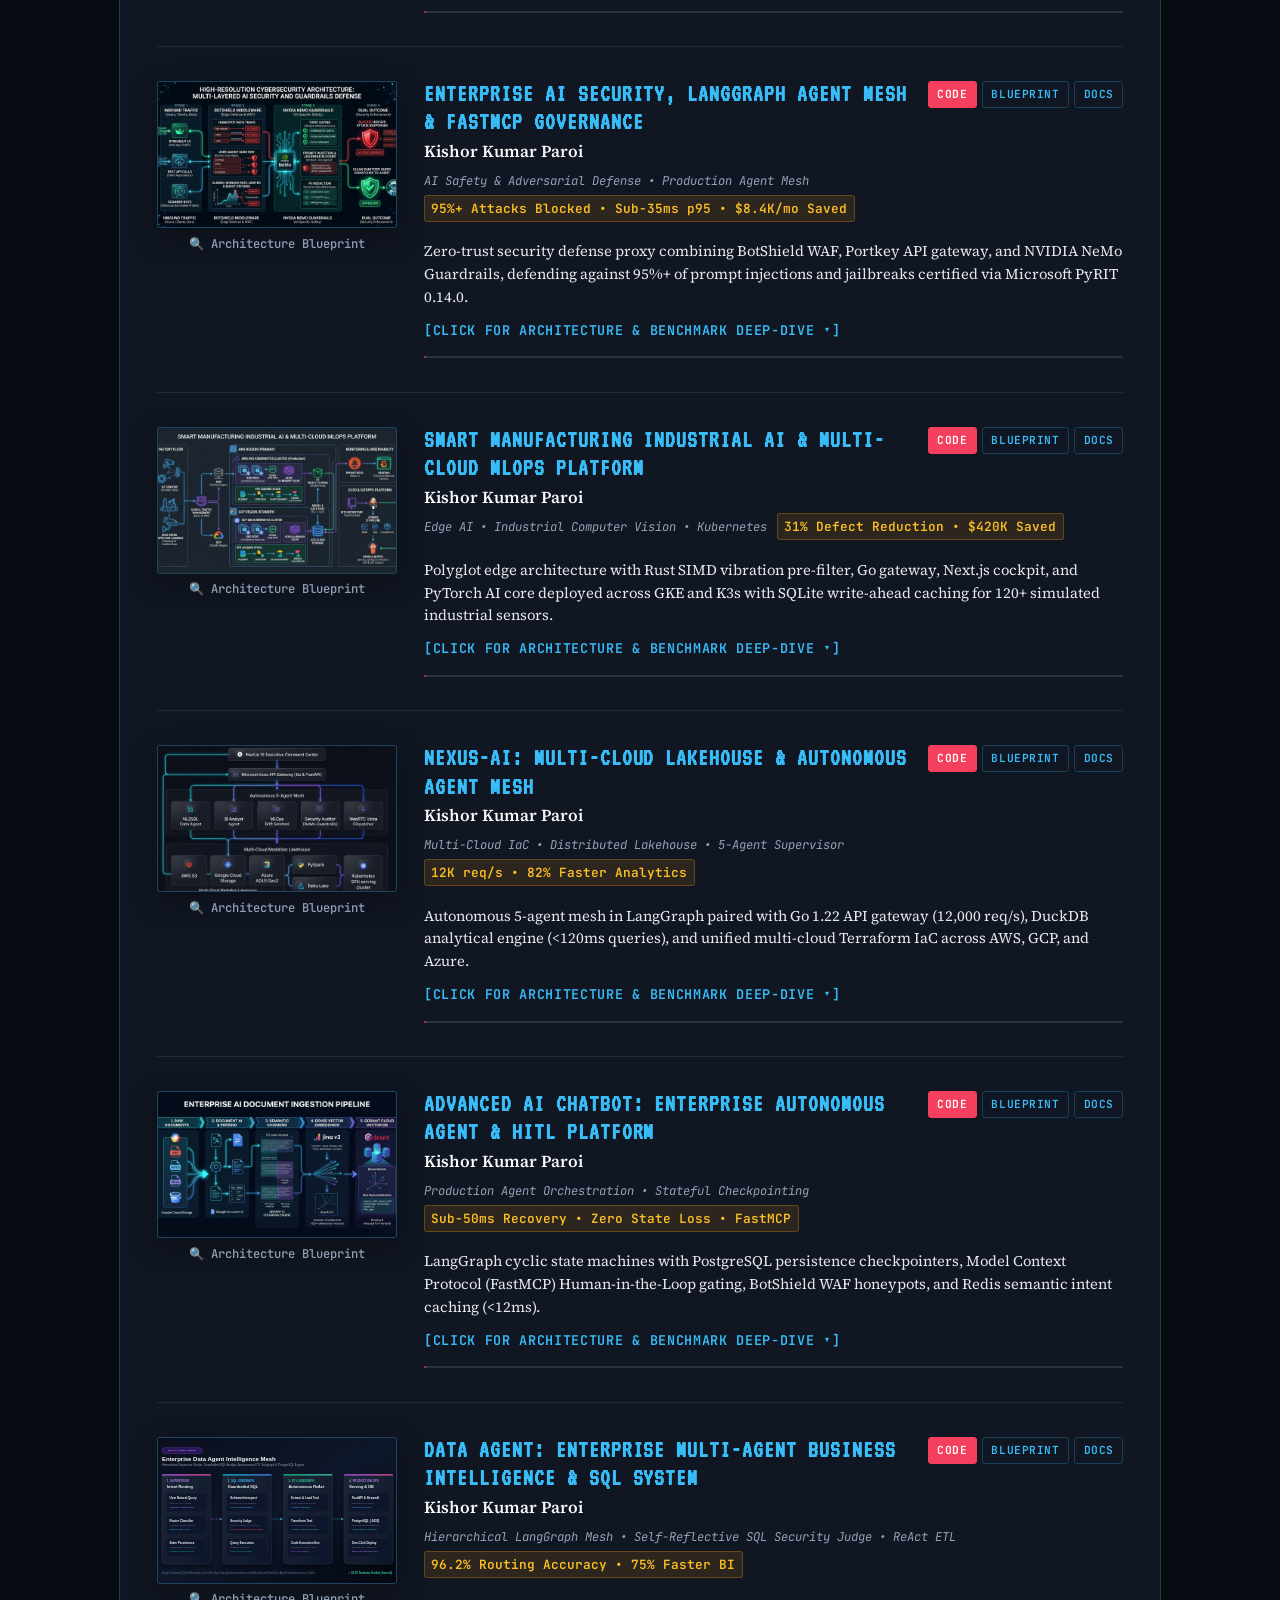
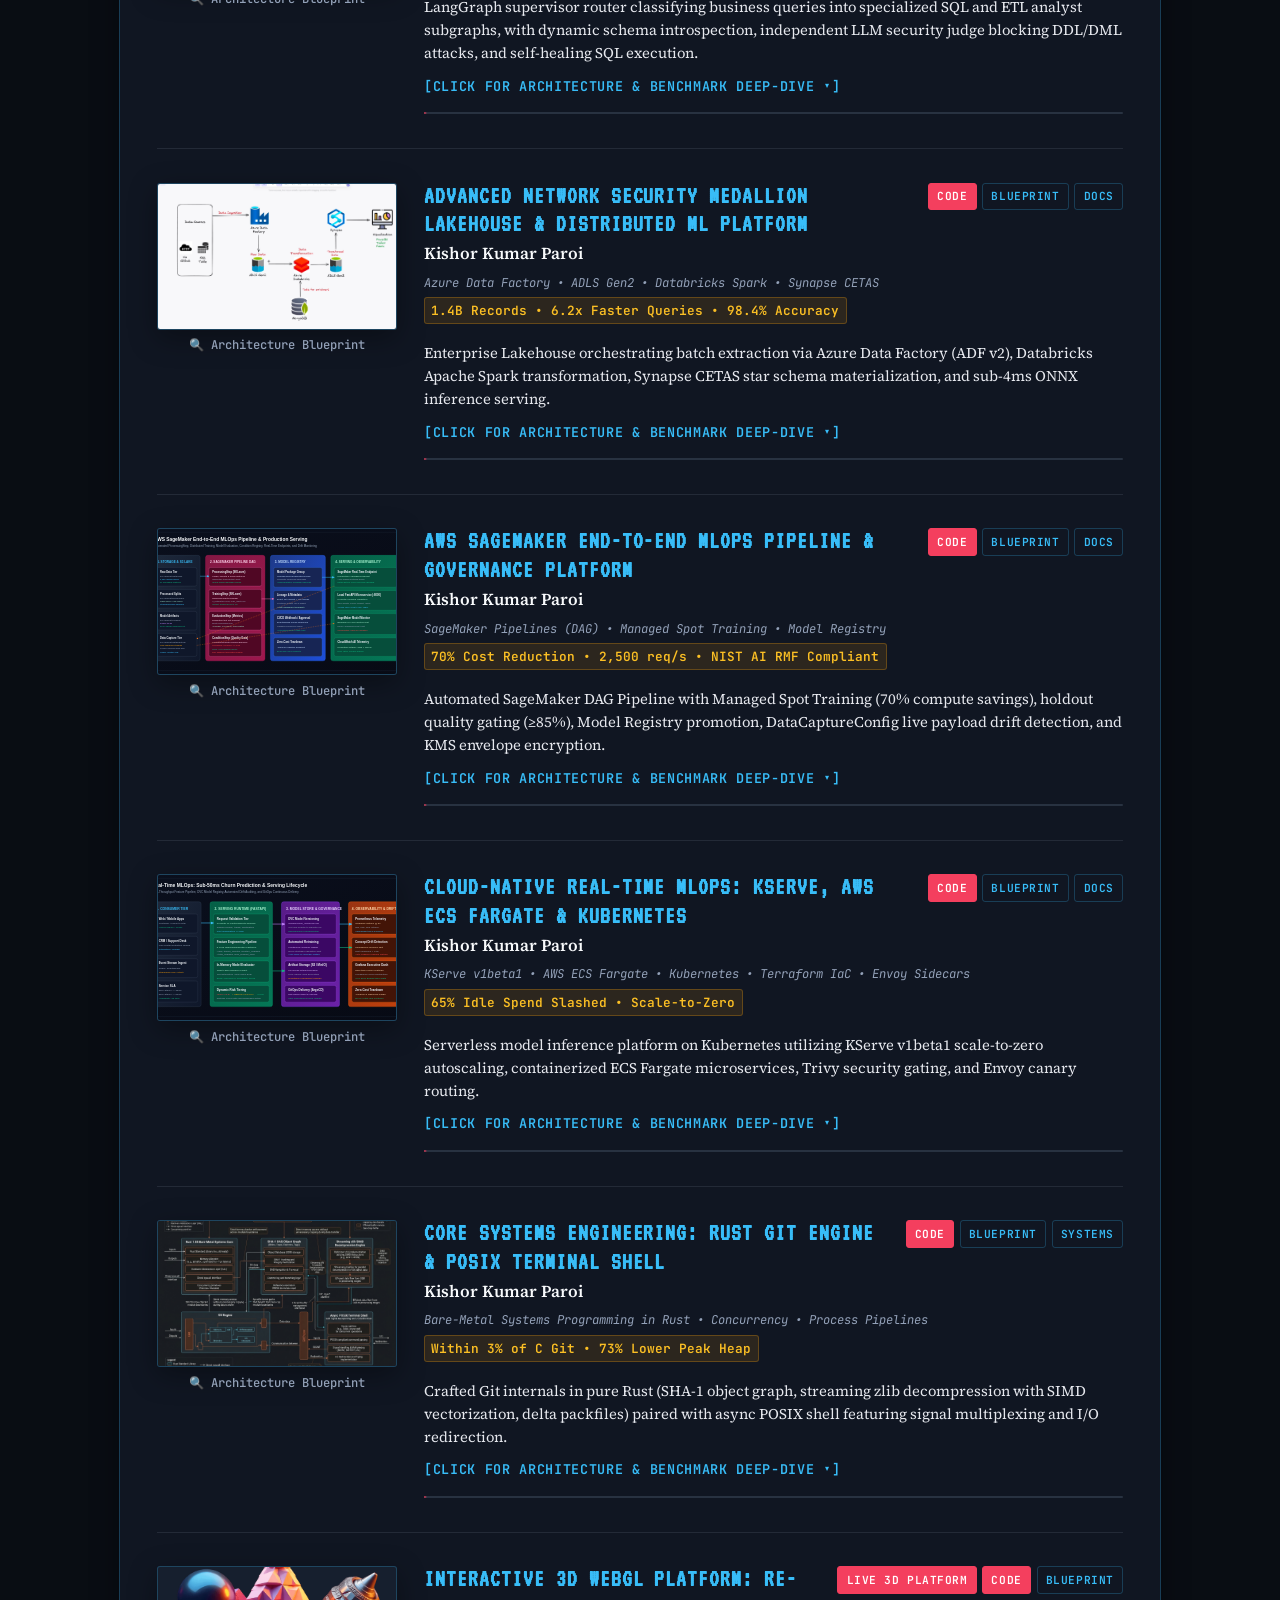
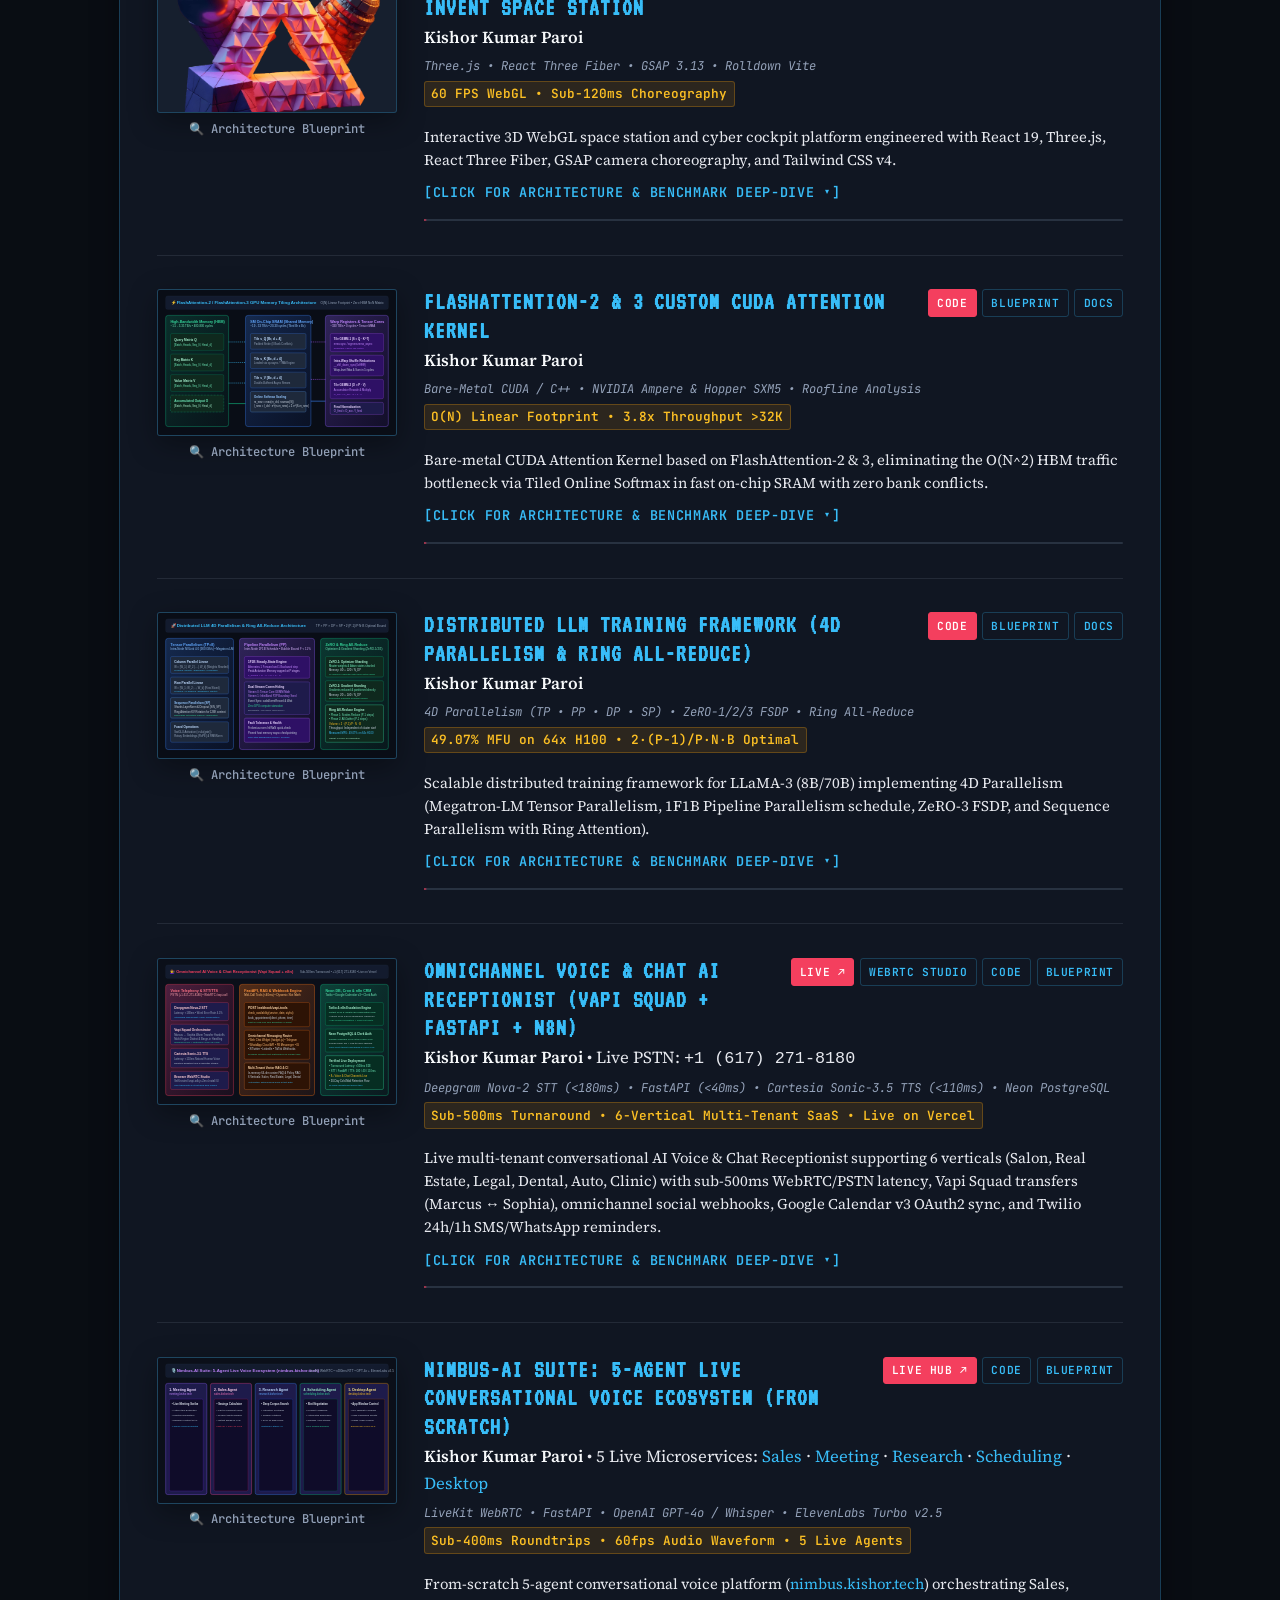
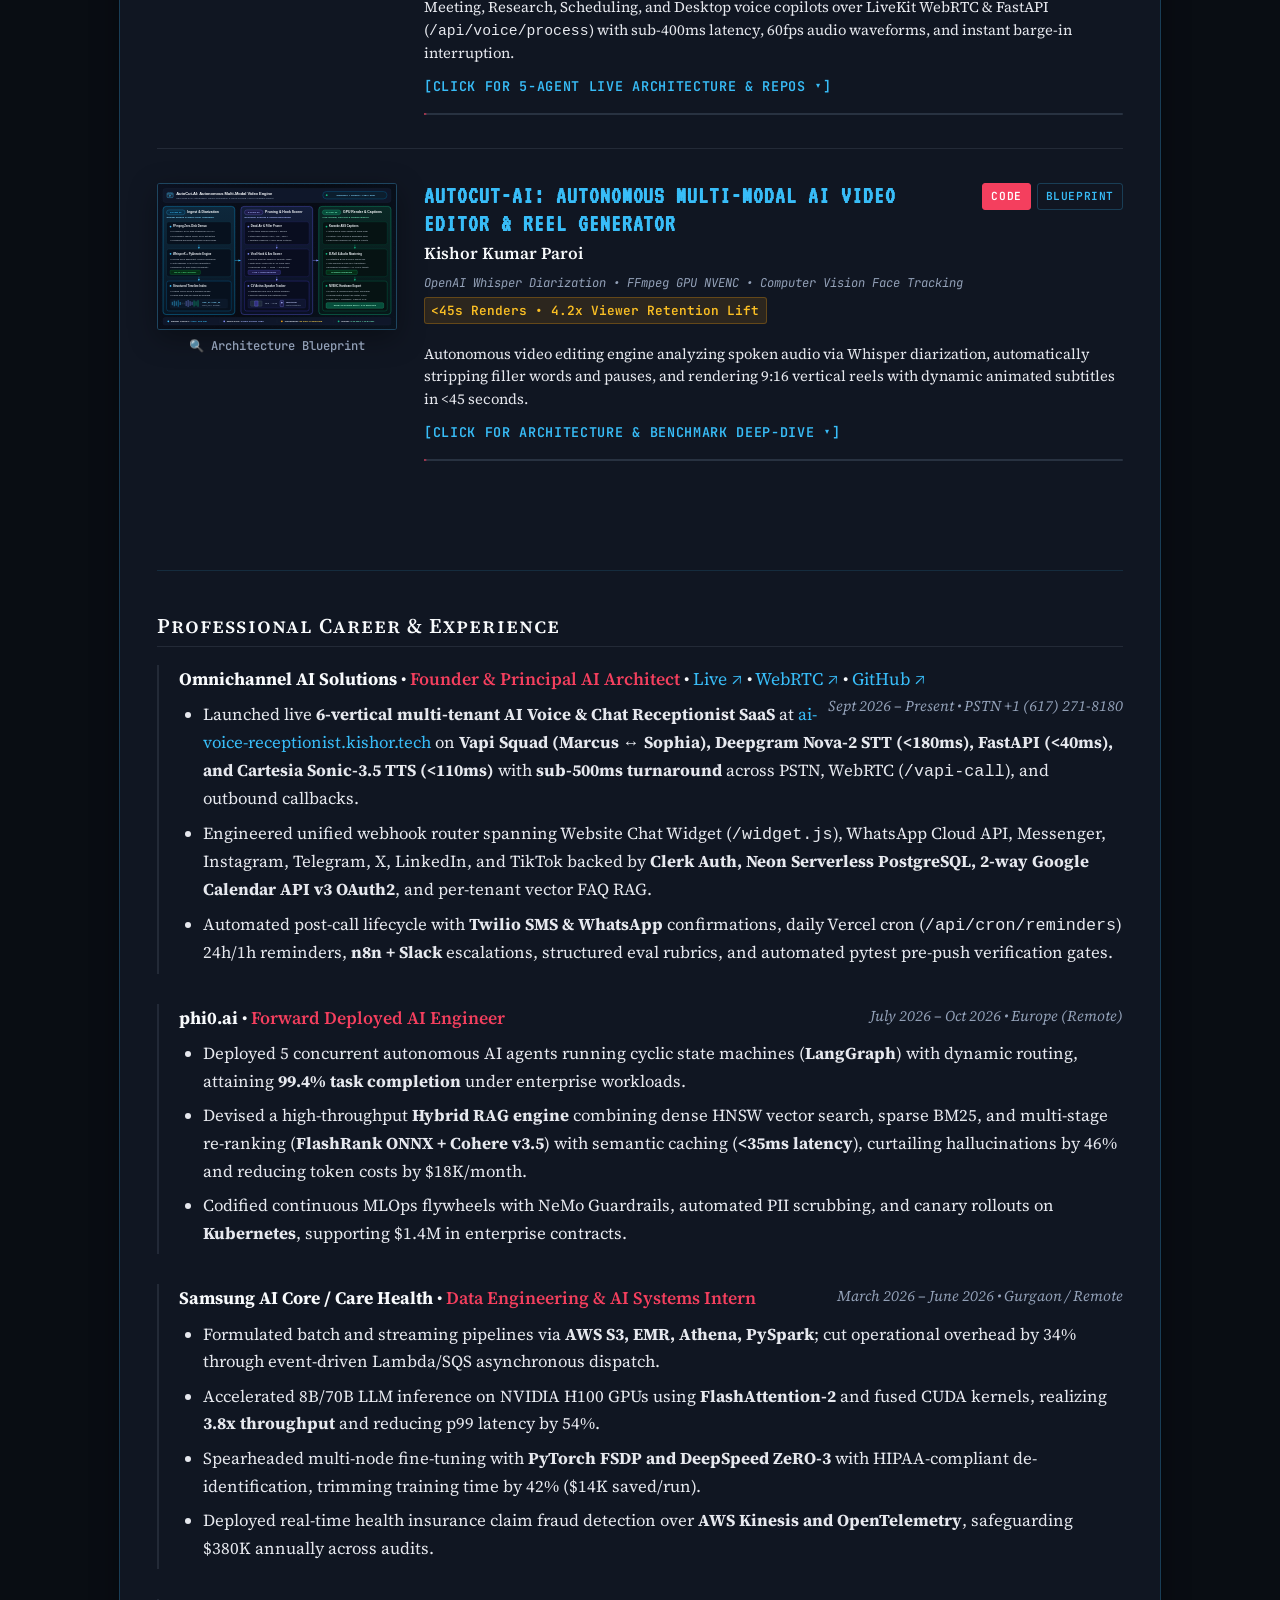
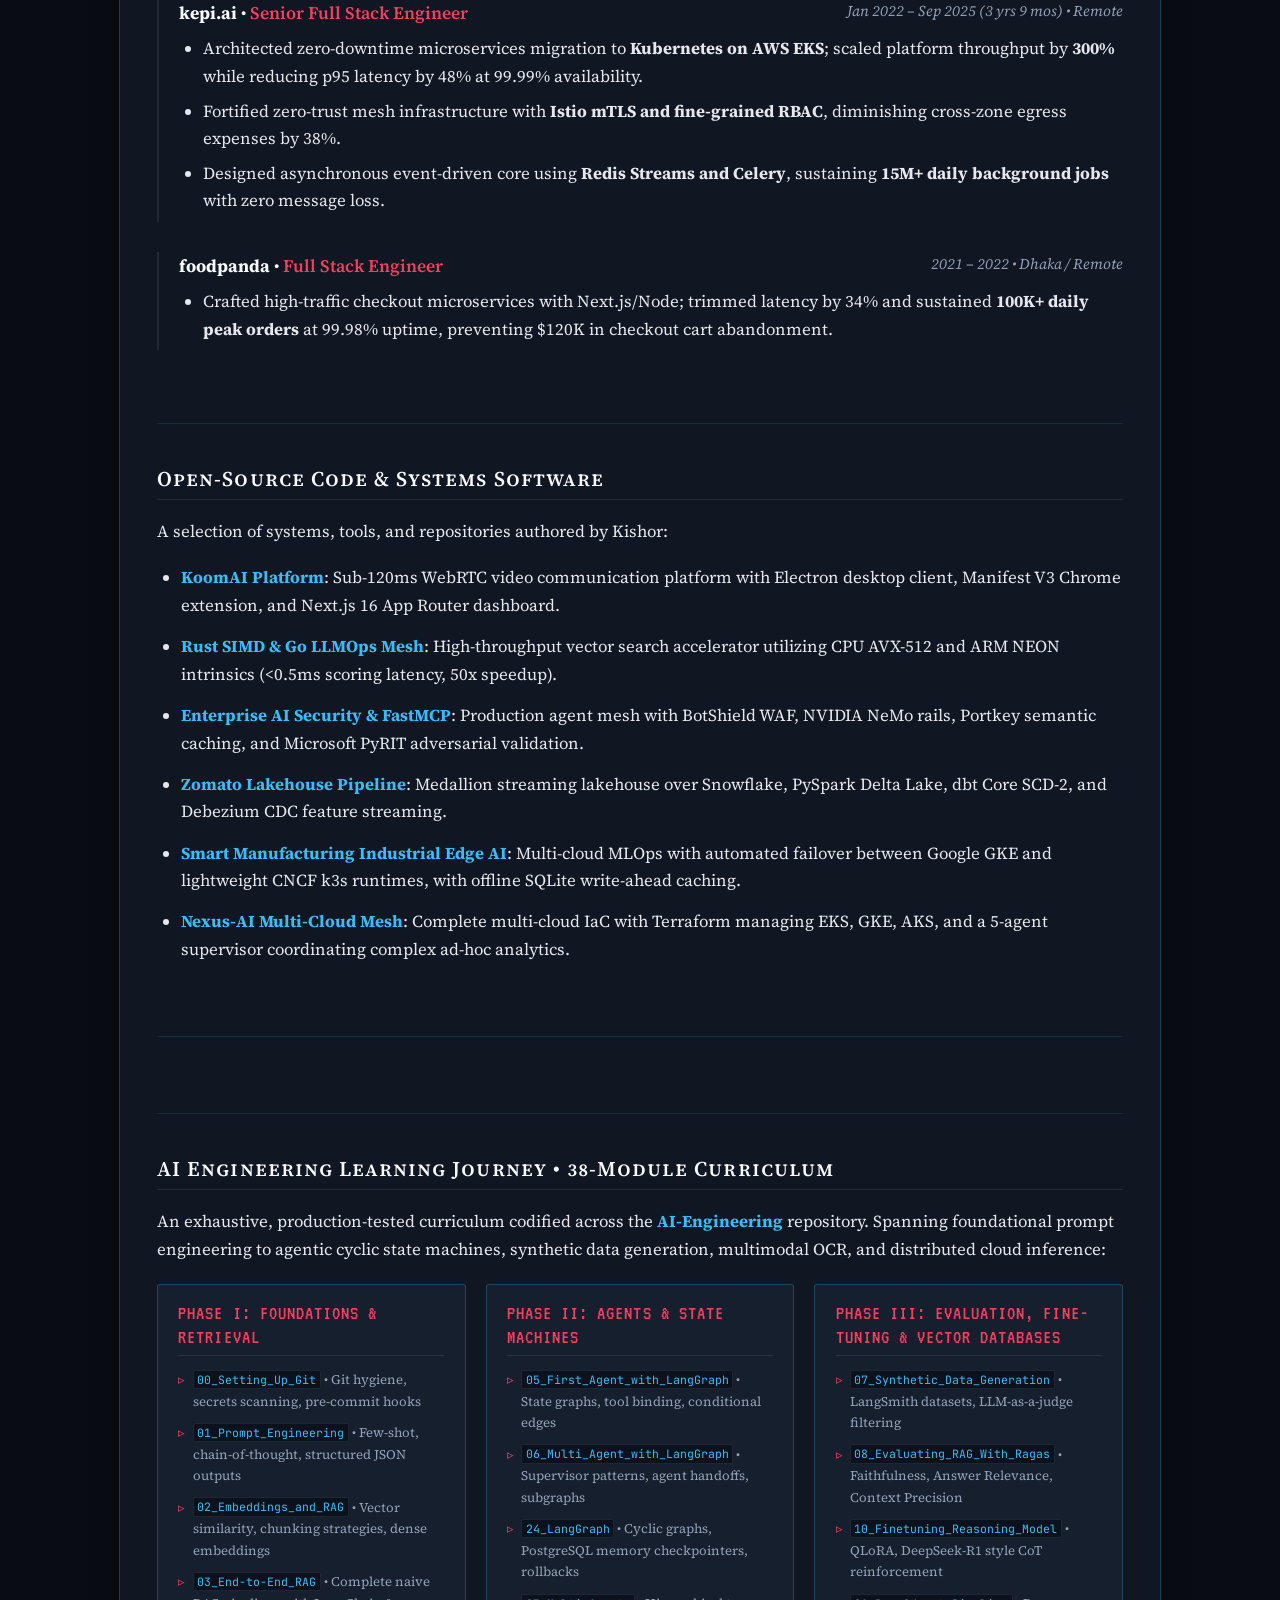
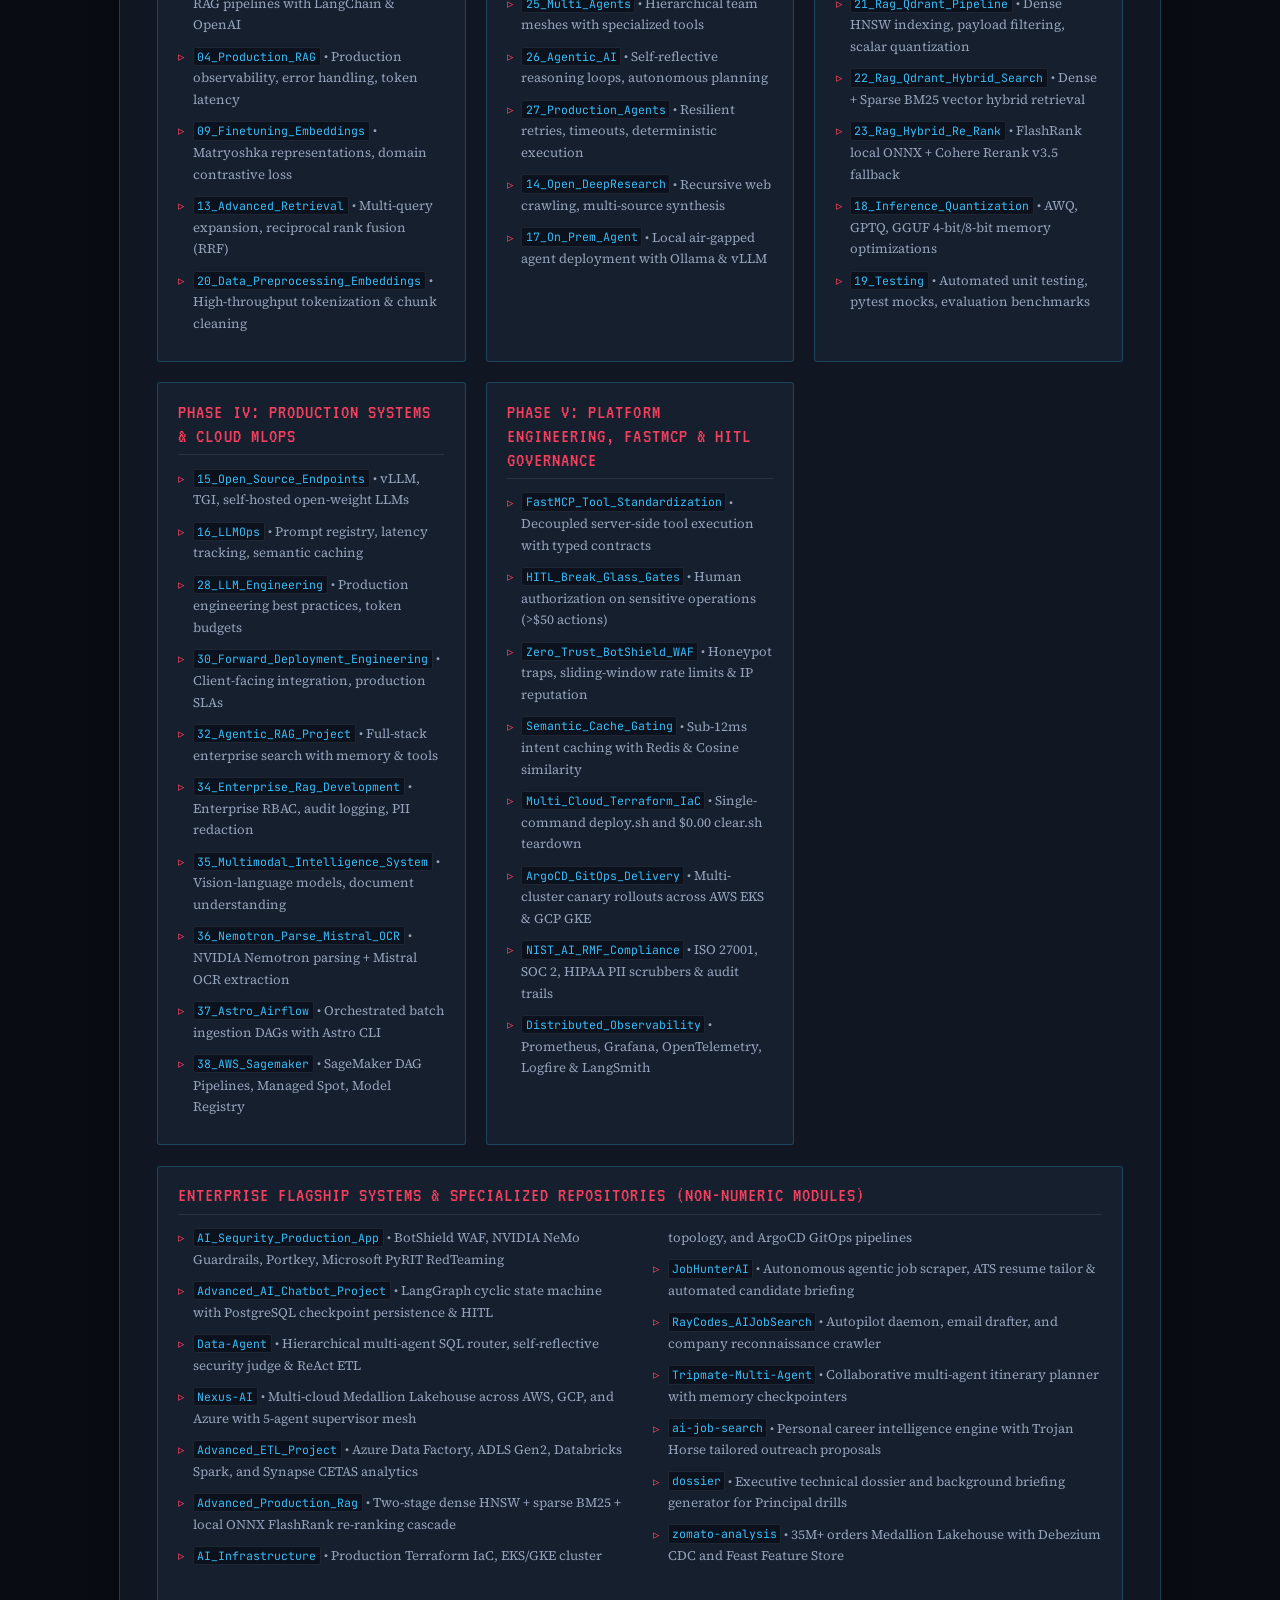
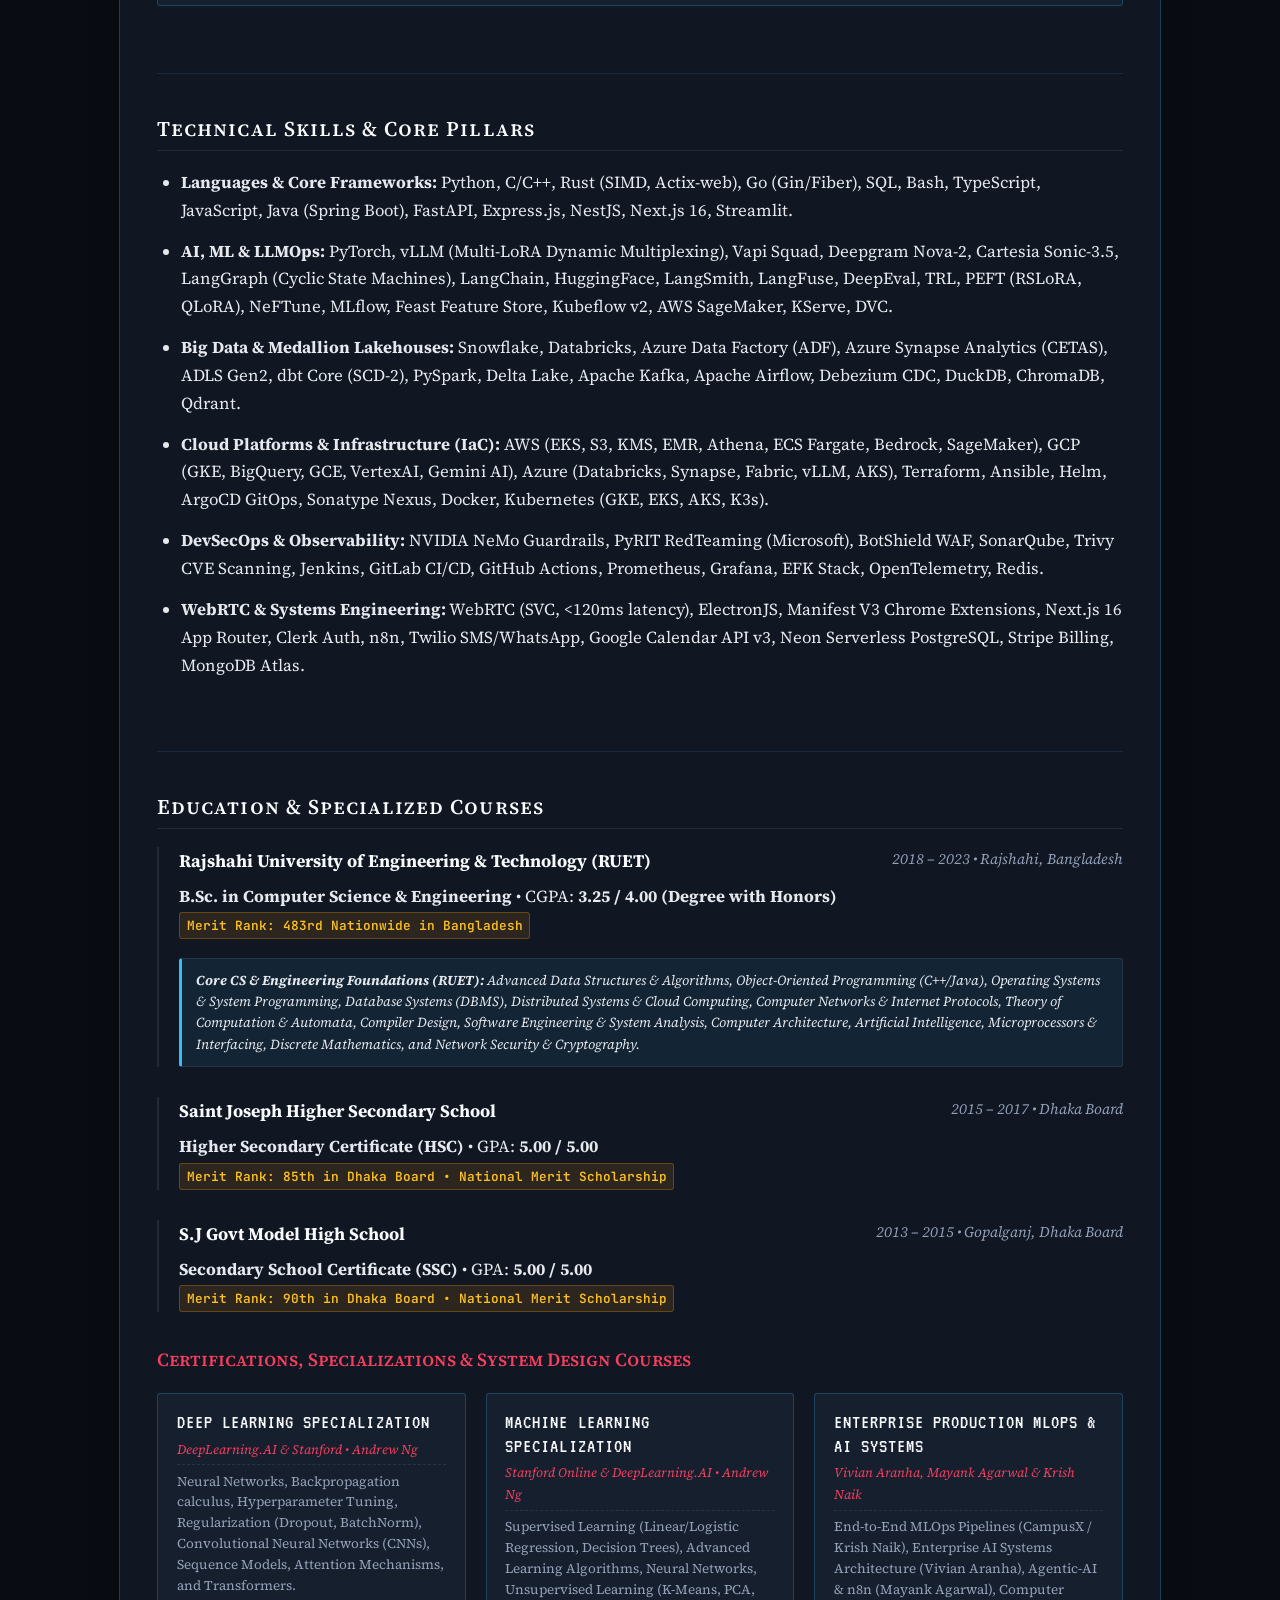
==== commit 27237110: "fix(leftnav): widen drawer to 232px with nowrap single-line links and restore PDF accent colors" ====
--- a/index.html
+++ b/index.html
@@ -154,8 +154,8 @@
           <a href="#skills">Technical Skills</a>
           <a href="#education">Education &amp; Courses</a>
           <a href="#achievements">Achievements</a>
-          <a href="resume.pdf?v=20261111-2" target="_blank" rel="noopener" style="font-weight: 600;">📄 1-Page Visual Resume ↗</a>
-          <a href="resume_single_column.pdf?v=20261111-2" target="_blank" rel="noopener" style="font-weight: 600;">📑 2-Page ATS Resume ↗</a>
+          <a href="resume.pdf?v=20261111-2" target="_blank" rel="noopener" style="color: var(--accent-burgundy-hover, #fda4af); font-weight: bold;">📄 1-Page Visual Resume ↗</a>
+          <a href="resume_single_column.pdf?v=20261111-2" target="_blank" rel="noopener" style="color: #10b981; font-weight: bold;">📑 2-Page ATS Resume ↗</a>
         </div>
       </div>
     </nav>
--- a/style.css
+++ b/style.css
@@ -12,34 +12,34 @@
 
 :root {
   --font-display: "VT323", ui-monospace, "JetBrains Mono", monospace;
-  --font-body: "Source Serif 4", "Source Serif Pro", Georgia, serif;
+  --font-body: "Source Serif 4", "Lora", Georgia, serif;
   --font-mono: "JetBrains Mono", ui-monospace, Consolas, monospace;
 
-  /* Default Blueprint Midnight Dark Palette */
-  --bg-body: #0a0d1a;
-  --bg-box: #0d1224;
-  --bg-card: #131830;
-  --bg-card-hover: #1b2244;
-  --text-main: #e8e6dc;
-  --text-muted: #a8a6a0;
-  --heading-color: #6b8eff;
-  --accent-burgundy: #6b8eff;
-  --accent-burgundy-hover: #8aa5ff;
-  --accent-link: #8aa5ff;
-  --accent-link-hover: #b4c6ff;
-  --blueprint-tint: rgba(107, 142, 255, 0.12);
-  --border-light: rgba(107, 142, 255, 0.24);
-  --border-card: rgba(107, 142, 255, 0.42);
-  --dot-grid: rgba(232, 230, 220, 0.08);
-  --award-bg: rgba(107, 142, 255, 0.12);
-  --award-text: #8aa5ff;
-  --award-border: rgba(107, 142, 255, 0.35);
-  --code-bg: #131830;
-  --code-text: #a5c0ff;
-  --nav-bg: rgba(10, 13, 26, 0.94);
-  --nav-border: rgba(107, 142, 255, 0.32);
-  --nav-shadow: 0 4px 20px rgba(0, 0, 0, 0.45);
-  --card-shadow: none;
+  /* Obsidian Blueprint Blend — Dark Mode (Default) */
+  --bg-body: #090d13;
+  --bg-box: #101622;
+  --bg-card: #161f2e;
+  --bg-card-hover: #1c273a;
+  --text-main: #e6e8ee;
+  --text-muted: #93a1b8;
+  --heading-color: #f8fafc;
+  --accent-burgundy: #f43f5e;
+  --accent-burgundy-hover: #fb7185;
+  --accent-link: #38bdf8;
+  --accent-link-hover: #7dd3fc;
+  --blueprint-tint: rgba(56, 189, 248, 0.09);
+  --border-light: rgba(148, 163, 184, 0.14);
+  --border-card: rgba(56, 189, 248, 0.24);
+  --dot-grid: rgba(148, 163, 184, 0.08);
+  --award-bg: rgba(245, 158, 11, 0.12);
+  --award-text: #fbbf24;
+  --award-border: rgba(245, 158, 11, 0.28);
+  --code-bg: #0c121d;
+  --code-text: #38bdf8;
+  --nav-bg: rgba(16, 22, 34, 0.92);
+  --nav-border: rgba(56, 189, 248, 0.16);
+  --nav-shadow: 0 4px 20px rgba(0, 0, 0, 0.4);
+  --card-shadow: 0 8px 28px rgba(0, 0, 0, 0.35);
 }
 
 :root[data-theme="dark"],
@@ -47,30 +47,30 @@
 body[data-theme="dark"],
 html.dark,
 body.dark {
-  --bg-body: #0a0d1a;
-  --bg-box: #0d1224;
-  --bg-card: #131830;
-  --bg-card-hover: #1b2244;
-  --text-main: #e8e6dc;
-  --text-muted: #a8a6a0;
-  --heading-color: #6b8eff;
-  --accent-burgundy: #6b8eff;
-  --accent-burgundy-hover: #8aa5ff;
-  --accent-link: #8aa5ff;
-  --accent-link-hover: #b4c6ff;
-  --blueprint-tint: rgba(107, 142, 255, 0.12);
-  --border-light: rgba(107, 142, 255, 0.24);
-  --border-card: rgba(107, 142, 255, 0.42);
-  --dot-grid: rgba(232, 230, 220, 0.08);
-  --award-bg: rgba(107, 142, 255, 0.12);
-  --award-text: #8aa5ff;
-  --award-border: rgba(107, 142, 255, 0.35);
-  --code-bg: #131830;
-  --code-text: #a5c0ff;
-  --nav-bg: rgba(10, 13, 26, 0.94);
-  --nav-border: rgba(107, 142, 255, 0.32);
-  --nav-shadow: 0 4px 20px rgba(0, 0, 0, 0.45);
-  --card-shadow: none;
+  --bg-body: #090d13;
+  --bg-box: #101622;
+  --bg-card: #161f2e;
+  --bg-card-hover: #1c273a;
+  --text-main: #e6e8ee;
+  --text-muted: #93a1b8;
+  --heading-color: #f8fafc;
+  --accent-burgundy: #f43f5e;
+  --accent-burgundy-hover: #fb7185;
+  --accent-link: #38bdf8;
+  --accent-link-hover: #7dd3fc;
+  --blueprint-tint: rgba(56, 189, 248, 0.09);
+  --border-light: rgba(148, 163, 184, 0.14);
+  --border-card: rgba(56, 189, 248, 0.24);
+  --dot-grid: rgba(148, 163, 184, 0.08);
+  --award-bg: rgba(245, 158, 11, 0.12);
+  --award-text: #fbbf24;
+  --award-border: rgba(245, 158, 11, 0.28);
+  --code-bg: #0c121d;
+  --code-text: #38bdf8;
+  --nav-bg: rgba(16, 22, 34, 0.92);
+  --nav-border: rgba(56, 189, 248, 0.16);
+  --nav-shadow: 0 4px 20px rgba(0, 0, 0, 0.4);
+  --card-shadow: 0 8px 28px rgba(0, 0, 0, 0.35);
 }
 
 :root[data-theme="light"],
@@ -78,31 +78,31 @@
 body[data-theme="light"],
 html.light,
 body.light {
-  /* Blueprint Drafting Paper Light Mode */
+  /* Warm Editorial Blueprint Paper Light Mode */
   --bg-body: #fafaf5;
-  --bg-box: #fafaf5;
-  --bg-card: #f3f1e8;
-  --bg-card-hover: #ece9dc;
-  --text-main: #1a1a1a;
-  --text-muted: #4a4a4a;
-  --heading-color: #3553ff;
-  --accent-burgundy: #3553ff;
-  --accent-burgundy-hover: #2840d6;
-  --accent-link: #3553ff;
-  --accent-link-hover: #2840d6;
-  --blueprint-tint: rgba(53, 83, 255, 0.08);
-  --border-light: rgba(26, 26, 26, 0.16);
-  --border-card: rgba(53, 83, 255, 0.38);
-  --dot-grid: rgba(26, 26, 26, 0.08);
-  --award-bg: rgba(53, 83, 255, 0.08);
-  --award-text: #2840d6;
-  --award-border: rgba(53, 83, 255, 0.32);
-  --code-bg: #efece0;
-  --code-text: #1a1a1a;
-  --nav-bg: rgba(250, 250, 245, 0.94);
-  --nav-border: rgba(53, 83, 255, 0.28);
-  --nav-shadow: 0 2px 12px rgba(26, 26, 26, 0.05);
-  --card-shadow: 3px 3px 0 rgba(26, 26, 26, 0.12);
+  --bg-box: #ffffff;
+  --bg-card: #f6f7f9;
+  --bg-card-hover: #eef1f6;
+  --text-main: #1e293b;
+  --text-muted: #5b677a;
+  --heading-color: #0f172a;
+  --accent-burgundy: #be123c;
+  --accent-burgundy-hover: #9f1239;
+  --accent-link: #0369a1;
+  --accent-link-hover: #0284c7;
+  --blueprint-tint: rgba(3, 105, 161, 0.07);
+  --border-light: #e2e8f0;
+  --border-card: rgba(3, 105, 161, 0.22);
+  --dot-grid: rgba(15, 23, 42, 0.07);
+  --award-bg: #fffbeb;
+  --award-text: #92400e;
+  --award-border: #fde68a;
+  --code-bg: #f1f5f9;
+  --code-text: #0f172a;
+  --nav-bg: rgba(255, 255, 255, 0.94);
+  --nav-border: rgba(15, 23, 42, 0.08);
+  --nav-shadow: 0 2px 12px rgba(0, 0, 0, 0.04);
+  --card-shadow: 0 4px 20px rgba(0, 0, 0, 0.05);
 }
 
 * {
@@ -520,7 +520,7 @@
   z-index: 1000;
   display: flex;
   align-items: flex-start;
-  transform: translateX(-160px);
+  transform: translateX(-232px);
   transition: transform 0.28s cubic-bezier(0.16, 1, 0.3, 1), box-shadow 0.28s ease;
 }
 
@@ -560,12 +560,12 @@
 
 .drawer-content {
   order: 1;
-  width: 160px;
+  width: 232px;
   background: var(--bg-box);
   border: 1px solid var(--border-light);
   border-left: none;
   box-shadow: 4px 4px 18px rgba(0, 0, 0, 0.12);
-  padding: 0.8em 0.9em 1em 0.9em;
+  padding: 0.85em 1em 1em 1em;
   border-radius: 0 8px 8px 0;
   font-variant: small-caps;
 }
@@ -573,7 +573,7 @@
 .leftnav-header {
   border-bottom: 1px dashed var(--border-light);
   margin-bottom: 0.5em;
-  padding-bottom: 0.3em;
+  padding-bottom: 0.35em;
 }
 
 #leftnav .sub {
@@ -581,15 +581,17 @@
   font-weight: 700;
   color: var(--text-muted);
   letter-spacing: 0.1em;
+  white-space: nowrap;
 }
 
 #leftnav a {
   color: var(--text-main);
   text-decoration: none;
   display: block;
-  padding: 0.25em 0.2em;
-  font-size: 0.9em;
-  border-radius: 3px;
+  padding: 0.28em 0.35em;
+  font-size: 0.85em;
+  border-radius: 4px;
+  white-space: nowrap;
   transition: all 0.15s ease;
 }
 
@@ -1618,51 +1620,63 @@
 
 
 /* ==============================================================================
-   BLUEPRINT PIXEL-DISPLAY & ARCHITECTURAL UI OVERRIDES
-   Inspired by aiengineeringfromscratch.com (VT323 + Source Serif 4 + JetBrains Mono)
+   OBSIDIAN BLUEPRINT BLEND — BEST OF BOTH WORLDS
+   Combines Obsidian Slate + Multi-Accent Depth (Rose/Sky/Amber/Emerald)
+   with Blueprint Pixel-Display Signature (VT323 + Source Serif 4 + JetBrains Mono)
    ============================================================================== */
 
+/* Classic Academic Headline & Navbar (Restored from previous version) */
 .site-title-link {
+  font-family: var(--font-body);
+  font-size: 1.06rem;
+  font-weight: 600;
+  letter-spacing: 0.1em;
+  font-variant: small-caps;
+  text-transform: none;
+  color: var(--heading-color);
+}
+
+.site-title-link:hover {
+  color: var(--accent-burgundy);
+}
+
+.section-heading {
+  font-family: var(--font-body);
+  font-size: 1.25em;
+  font-weight: 600;
+  letter-spacing: 0.05em;
+  font-variant: small-caps;
+  text-transform: none;
+  color: var(--heading-color);
+  border-bottom: 1px solid var(--border-light);
+  padding-bottom: 0.35em;
+  margin-bottom: 0.85em;
+}
+
+/* Eyecatching Blueprint Pixel-Display Project Names */
+.paper-title {
   font-family: var(--font-display);
-  font-size: 1.55rem;
+  font-size: 1.52rem;
   font-weight: 400;
-  letter-spacing: 0.06em;
-  text-transform: uppercase;
-  color: var(--heading-color);
-  font-variant: normal;
-}
-
-.section-heading {
-  font-family: var(--font-display);
-  font-size: 2.05rem;
-  font-weight: 400;
-  letter-spacing: 0.06em;
+  line-height: 1.15;
+  letter-spacing: 0.04em;
   text-transform: uppercase;
   font-variant: normal;
-  color: var(--heading-color);
-  border-bottom: 2px solid var(--accent-burgundy);
-  padding-bottom: 0.22em;
-  margin-bottom: 0.9em;
-}
-
-.paper-title,
+  color: var(--accent-link);
+}
+
+.paper-title:hover {
+  color: var(--accent-link-hover);
+}
+
 .journey-card h4,
 .course-card h4 {
   font-family: var(--font-display);
+  font-size: 1.3rem;
   font-weight: 400;
-  letter-spacing: 0.04em;
+  letter-spacing: 0.05em;
   text-transform: uppercase;
   font-variant: normal;
-}
-
-.paper-title {
-  font-size: 1.48rem;
-  line-height: 1.15;
-}
-
-.journey-card h4,
-.course-card h4 {
-  font-size: 1.32rem;
   line-height: 1.15;
 }
 
@@ -1670,9 +1684,26 @@
 .links nav a,
 button.nav-dropbtn,
 .theme-toggle-btn,
-.nav-dropdown-item,
+.nav-dropdown-item {
+  font-family: var(--font-body) !important;
+  font-variant: small-caps !important;
+  text-transform: none !important;
+  letter-spacing: 0.05em;
+}
+
+.links nav a {
+  font-size: 0.92em;
+  border-radius: 4px;
+  border: none;
+}
+
+.links nav a:hover,
+.links nav a.active {
+  color: var(--accent-burgundy);
+  background: rgba(244, 63, 94, 0.08);
+}
+
 a.button,
-.cv-quick-btn,
 .ecosystem-label,
 .eco-tag,
 .abstract-toggle-btn,
@@ -1684,38 +1715,22 @@
   font-family: var(--font-mono) !important;
   font-variant: normal !important;
   text-transform: uppercase;
-  letter-spacing: 0.06em;
-}
-
-.links nav a {
-  font-size: 0.72rem;
-  border-radius: 0;
-  border: 1px solid transparent;
-}
-
-.links nav a:hover,
-.links nav a.active {
-  background: var(--blueprint-tint);
-  border-color: var(--border-card);
-  color: var(--heading-color);
+  letter-spacing: 0.05em;
 }
 
 .fancy a::before {
-  height: 1px;
-  background-color: var(--heading-color);
-}
-
-/* Sharp Blueprint Rectangular Frames (Zero soft rounding) */
+  height: 2px;
+  background-color: var(--accent-burgundy);
+}
+
+/* Crisp 3px Architectural Chamfer + Obsidian Depth */
 .boxed,
-.rightelement,
-.rightelement img,
 .pub-thumb a.thumb-link,
 .journey-card,
 .course-card,
 .live-visitor-card,
 .ecosystem-banner,
 .eco-tag,
-.cv-quick-btn,
 .theme-toggle-btn,
 button.nav-dropbtn,
 .nav-dropdown-menu,
@@ -1723,18 +1738,15 @@
 span.award,
 .deploy-tag,
 .abstract,
-.video-mockup,
-.drawer-content,
-.drawer-peek-tab {
-  border-radius: 0 !important;
+.video-mockup {
+  border-radius: 3px !important;
 }
 
 .boxed {
   border: 1px solid var(--border-card);
-  box-shadow: 0 0 0 1px var(--border-light);
-}
-
-.rightelement,
+  box-shadow: var(--card-shadow);
+}
+
 .journey-card,
 .course-card,
 .live-visitor-card,
@@ -1743,75 +1755,102 @@
   background: var(--bg-card);
 }
 
+/* Keep Right Profile Card & CV Quick Grid matching the previous version */
+.rightelement {
+  border: 1px solid rgba(255, 255, 255, 0.12);
+  border-radius: 6px;
+  background: var(--bg-card);
+}
+
+:root[data-theme="light"] .rightelement,
+html[data-theme="light"] .rightelement {
+  border: 1px solid var(--border-light);
+}
+
+.cv-quick-btn {
+  font-family: var(--font-body);
+  font-variant: small-caps;
+  text-transform: none;
+  font-size: 76%;
+  letter-spacing: 0.03em;
+}
+
 .journey-card:hover,
 .course-card:hover,
 .pub-thumb a.thumb-link:hover {
   background: var(--bg-card-hover);
-  border-color: var(--heading-color);
+  border-color: var(--accent-link);
 }
 
 .ecosystem-banner,
-.course-box,
 .abstract {
-  border-left: 3px solid var(--heading-color);
-  background: var(--blueprint-tint);
+  border-left: 3px solid var(--accent-burgundy);
+  background: var(--bg-card);
 }
 
 .course-box {
   font-family: var(--font-body);
   font-style: italic;
   color: var(--text-main);
-  border-top: 1px solid var(--border-light);
-  border-right: 1px solid var(--border-light);
-  border-bottom: 1px solid var(--border-light);
-}
-
+  background: var(--blueprint-tint);
+  border: 1px solid var(--border-light);
+  border-left: 3px solid var(--accent-link);
+  border-radius: 3px;
+}
+
+/* Primary Rose CTA + Blueprint Outline Secondary */
 a.button {
-  background: transparent;
-  color: var(--heading-color) !important;
-  border: 1px solid var(--border-card);
+  background: var(--accent-burgundy);
+  color: #ffffff !important;
+  border: 1px solid var(--accent-burgundy);
   font-size: 0.7rem;
   font-weight: 600;
-  padding: 0.35em 0.75em;
+  padding: 0.32em 0.72em;
 }
 
 a.button:hover {
-  background: var(--heading-color) !important;
-  color: #0a0d1a !important;
-  border-color: var(--heading-color) !important;
-}
-
-.cv-quick-btn,
+  background: var(--accent-burgundy-hover) !important;
+  border-color: var(--accent-burgundy-hover) !important;
+  color: #ffffff !important;
+}
+
+a.button.button-outline,
+.button-outline {
+  background: transparent !important;
+  color: var(--accent-link) !important;
+  border: 1px solid var(--border-card) !important;
+}
+
+a.button.button-outline:hover,
+.button-outline:hover {
+  background: var(--blueprint-tint) !important;
+  border-color: var(--accent-link) !important;
+  color: var(--accent-link-hover) !important;
+}
+
 .theme-toggle-btn,
 button.nav-dropbtn {
-  font-size: 0.7rem;
-  background: var(--bg-body);
-  border: 1px solid var(--border-card);
+  font-size: 0.76rem;
+  background: var(--bg-card);
+  border: 1px solid var(--border-light);
   color: var(--text-main) !important;
 }
 
-.cv-quick-btn:hover,
 .theme-toggle-btn:hover,
 button.nav-dropbtn:hover {
   background: var(--blueprint-tint);
-  border-color: var(--heading-color);
-  color: var(--heading-color) !important;
+  border-color: var(--accent-burgundy);
+  color: var(--accent-burgundy) !important;
 }
 
 .deploy-tag {
-  background: #080b16;
+  background: var(--code-bg);
   border: 1px solid var(--border-card);
   color: var(--text-main);
 }
 
-:root[data-theme="light"] .deploy-tag,
-html[data-theme="light"] .deploy-tag {
-  background: var(--code-bg);
-  color: var(--text-main);
-}
-
 .deploy-tag code {
-  color: var(--heading-color);
+  color: var(--accent-link);
 }
 
 .pub-lead-desc,
@@ -1830,5 +1869,5 @@
 
 hr.vintage-divider {
   border-top: 1px solid var(--border-card);
-  opacity: 0.65;
-}
+  opacity: 0.55;
+}
--- a/style.css
+++ b/style.css
@@ -12,34 +12,34 @@
 
 :root {
   --font-display: "VT323", ui-monospace, "JetBrains Mono", monospace;
-  --font-body: "Source Serif 4", "Source Serif Pro", Georgia, serif;
+  --font-body: "Source Serif 4", "Lora", Georgia, serif;
   --font-mono: "JetBrains Mono", ui-monospace, Consolas, monospace;
 
-  /* Default Blueprint Midnight Dark Palette */
-  --bg-body: #0a0d1a;
-  --bg-box: #0d1224;
-  --bg-card: #131830;
-  --bg-card-hover: #1b2244;
-  --text-main: #e8e6dc;
-  --text-muted: #a8a6a0;
-  --heading-color: #6b8eff;
-  --accent-burgundy: #6b8eff;
-  --accent-burgundy-hover: #8aa5ff;
-  --accent-link: #8aa5ff;
-  --accent-link-hover: #b4c6ff;
-  --blueprint-tint: rgba(107, 142, 255, 0.12);
-  --border-light: rgba(107, 142, 255, 0.24);
-  --border-card: rgba(107, 142, 255, 0.42);
-  --dot-grid: rgba(232, 230, 220, 0.08);
-  --award-bg: rgba(107, 142, 255, 0.12);
-  --award-text: #8aa5ff;
-  --award-border: rgba(107, 142, 255, 0.35);
-  --code-bg: #131830;
-  --code-text: #a5c0ff;
-  --nav-bg: rgba(10, 13, 26, 0.94);
-  --nav-border: rgba(107, 142, 255, 0.32);
-  --nav-shadow: 0 4px 20px rgba(0, 0, 0, 0.45);
-  --card-shadow: none;
+  /* Obsidian Blueprint Blend — Dark Mode (Default) */
+  --bg-body: #090d13;
+  --bg-box: #101622;
+  --bg-card: #161f2e;
+  --bg-card-hover: #1c273a;
+  --text-main: #e6e8ee;
+  --text-muted: #93a1b8;
+  --heading-color: #f8fafc;
+  --accent-burgundy: #f43f5e;
+  --accent-burgundy-hover: #fb7185;
+  --accent-link: #38bdf8;
+  --accent-link-hover: #7dd3fc;
+  --blueprint-tint: rgba(56, 189, 248, 0.09);
+  --border-light: rgba(148, 163, 184, 0.14);
+  --border-card: rgba(56, 189, 248, 0.24);
+  --dot-grid: rgba(148, 163, 184, 0.08);
+  --award-bg: rgba(245, 158, 11, 0.12);
+  --award-text: #fbbf24;
+  --award-border: rgba(245, 158, 11, 0.28);
+  --code-bg: #0c121d;
+  --code-text: #38bdf8;
+  --nav-bg: rgba(16, 22, 34, 0.92);
+  --nav-border: rgba(56, 189, 248, 0.16);
+  --nav-shadow: 0 4px 20px rgba(0, 0, 0, 0.4);
+  --card-shadow: 0 8px 28px rgba(0, 0, 0, 0.35);
 }
 
 :root[data-theme="dark"],
@@ -47,30 +47,30 @@
 body[data-theme="dark"],
 html.dark,
 body.dark {
-  --bg-body: #0a0d1a;
-  --bg-box: #0d1224;
-  --bg-card: #131830;
-  --bg-card-hover: #1b2244;
-  --text-main: #e8e6dc;
-  --text-muted: #a8a6a0;
-  --heading-color: #6b8eff;
-  --accent-burgundy: #6b8eff;
-  --accent-burgundy-hover: #8aa5ff;
-  --accent-link: #8aa5ff;
-  --accent-link-hover: #b4c6ff;
-  --blueprint-tint: rgba(107, 142, 255, 0.12);
-  --border-light: rgba(107, 142, 255, 0.24);
-  --border-card: rgba(107, 142, 255, 0.42);
-  --dot-grid: rgba(232, 230, 220, 0.08);
-  --award-bg: rgba(107, 142, 255, 0.12);
-  --award-text: #8aa5ff;
-  --award-border: rgba(107, 142, 255, 0.35);
-  --code-bg: #131830;
-  --code-text: #a5c0ff;
-  --nav-bg: rgba(10, 13, 26, 0.94);
-  --nav-border: rgba(107, 142, 255, 0.32);
-  --nav-shadow: 0 4px 20px rgba(0, 0, 0, 0.45);
-  --card-shadow: none;
+  --bg-body: #090d13;
+  --bg-box: #101622;
+  --bg-card: #161f2e;
+  --bg-card-hover: #1c273a;
+  --text-main: #e6e8ee;
+  --text-muted: #93a1b8;
+  --heading-color: #f8fafc;
+  --accent-burgundy: #f43f5e;
+  --accent-burgundy-hover: #fb7185;
+  --accent-link: #38bdf8;
+  --accent-link-hover: #7dd3fc;
+  --blueprint-tint: rgba(56, 189, 248, 0.09);
+  --border-light: rgba(148, 163, 184, 0.14);
+  --border-card: rgba(56, 189, 248, 0.24);
+  --dot-grid: rgba(148, 163, 184, 0.08);
+  --award-bg: rgba(245, 158, 11, 0.12);
+  --award-text: #fbbf24;
+  --award-border: rgba(245, 158, 11, 0.28);
+  --code-bg: #0c121d;
+  --code-text: #38bdf8;
+  --nav-bg: rgba(16, 22, 34, 0.92);
+  --nav-border: rgba(56, 189, 248, 0.16);
+  --nav-shadow: 0 4px 20px rgba(0, 0, 0, 0.4);
+  --card-shadow: 0 8px 28px rgba(0, 0, 0, 0.35);
 }
 
 :root[data-theme="light"],
@@ -78,31 +78,31 @@
 body[data-theme="light"],
 html.light,
 body.light {
-  /* Blueprint Drafting Paper Light Mode */
+  /* Warm Editorial Blueprint Paper Light Mode */
   --bg-body: #fafaf5;
-  --bg-box: #fafaf5;
-  --bg-card: #f3f1e8;
-  --bg-card-hover: #ece9dc;
-  --text-main: #1a1a1a;
-  --text-muted: #4a4a4a;
-  --heading-color: #3553ff;
-  --accent-burgundy: #3553ff;
-  --accent-burgundy-hover: #2840d6;
-  --accent-link: #3553ff;
-  --accent-link-hover: #2840d6;
-  --blueprint-tint: rgba(53, 83, 255, 0.08);
-  --border-light: rgba(26, 26, 26, 0.16);
-  --border-card: rgba(53, 83, 255, 0.38);
-  --dot-grid: rgba(26, 26, 26, 0.08);
-  --award-bg: rgba(53, 83, 255, 0.08);
-  --award-text: #2840d6;
-  --award-border: rgba(53, 83, 255, 0.32);
-  --code-bg: #efece0;
-  --code-text: #1a1a1a;
-  --nav-bg: rgba(250, 250, 245, 0.94);
-  --nav-border: rgba(53, 83, 255, 0.28);
-  --nav-shadow: 0 2px 12px rgba(26, 26, 26, 0.05);
-  --card-shadow: 3px 3px 0 rgba(26, 26, 26, 0.12);
+  --bg-box: #ffffff;
+  --bg-card: #f6f7f9;
+  --bg-card-hover: #eef1f6;
+  --text-main: #1e293b;
+  --text-muted: #5b677a;
+  --heading-color: #0f172a;
+  --accent-burgundy: #be123c;
+  --accent-burgundy-hover: #9f1239;
+  --accent-link: #0369a1;
+  --accent-link-hover: #0284c7;
+  --blueprint-tint: rgba(3, 105, 161, 0.07);
+  --border-light: #e2e8f0;
+  --border-card: rgba(3, 105, 161, 0.22);
+  --dot-grid: rgba(15, 23, 42, 0.07);
+  --award-bg: #fffbeb;
+  --award-text: #92400e;
+  --award-border: #fde68a;
+  --code-bg: #f1f5f9;
+  --code-text: #0f172a;
+  --nav-bg: rgba(255, 255, 255, 0.94);
+  --nav-border: rgba(15, 23, 42, 0.08);
+  --nav-shadow: 0 2px 12px rgba(0, 0, 0, 0.04);
+  --card-shadow: 0 4px 20px rgba(0, 0, 0, 0.05);
 }
 
 * {
@@ -520,7 +520,7 @@
   z-index: 1000;
   display: flex;
   align-items: flex-start;
-  transform: translateX(-160px);
+  transform: translateX(-232px);
   transition: transform 0.28s cubic-bezier(0.16, 1, 0.3, 1), box-shadow 0.28s ease;
 }
 
@@ -560,12 +560,12 @@
 
 .drawer-content {
   order: 1;
-  width: 160px;
+  width: 232px;
   background: var(--bg-box);
   border: 1px solid var(--border-light);
   border-left: none;
   box-shadow: 4px 4px 18px rgba(0, 0, 0, 0.12);
-  padding: 0.8em 0.9em 1em 0.9em;
+  padding: 0.85em 1em 1em 1em;
   border-radius: 0 8px 8px 0;
   font-variant: small-caps;
 }
@@ -573,7 +573,7 @@
 .leftnav-header {
   border-bottom: 1px dashed var(--border-light);
   margin-bottom: 0.5em;
-  padding-bottom: 0.3em;
+  padding-bottom: 0.35em;
 }
 
 #leftnav .sub {
@@ -581,15 +581,17 @@
   font-weight: 700;
   color: var(--text-muted);
   letter-spacing: 0.1em;
+  white-space: nowrap;
 }
 
 #leftnav a {
   color: var(--text-main);
   text-decoration: none;
   display: block;
-  padding: 0.25em 0.2em;
-  font-size: 0.9em;
-  border-radius: 3px;
+  padding: 0.28em 0.35em;
+  font-size: 0.85em;
+  border-radius: 4px;
+  white-space: nowrap;
   transition: all 0.15s ease;
 }
 
@@ -1618,51 +1620,63 @@
 
 
 /* ==============================================================================
-   BLUEPRINT PIXEL-DISPLAY & ARCHITECTURAL UI OVERRIDES
-   Inspired by aiengineeringfromscratch.com (VT323 + Source Serif 4 + JetBrains Mono)
+   OBSIDIAN BLUEPRINT BLEND — BEST OF BOTH WORLDS
+   Combines Obsidian Slate + Multi-Accent Depth (Rose/Sky/Amber/Emerald)
+   with Blueprint Pixel-Display Signature (VT323 + Source Serif 4 + JetBrains Mono)
    ============================================================================== */
 
+/* Classic Academic Headline & Navbar (Restored from previous version) */
 .site-title-link {
+  font-family: var(--font-body);
+  font-size: 1.06rem;
+  font-weight: 600;
+  letter-spacing: 0.1em;
+  font-variant: small-caps;
+  text-transform: none;
+  color: var(--heading-color);
+}
+
+.site-title-link:hover {
+  color: var(--accent-burgundy);
+}
+
+.section-heading {
+  font-family: var(--font-body);
+  font-size: 1.25em;
+  font-weight: 600;
+  letter-spacing: 0.05em;
+  font-variant: small-caps;
+  text-transform: none;
+  color: var(--heading-color);
+  border-bottom: 1px solid var(--border-light);
+  padding-bottom: 0.35em;
+  margin-bottom: 0.85em;
+}
+
+/* Eyecatching Blueprint Pixel-Display Project Names */
+.paper-title {
   font-family: var(--font-display);
-  font-size: 1.55rem;
+  font-size: 1.52rem;
   font-weight: 400;
-  letter-spacing: 0.06em;
-  text-transform: uppercase;
-  color: var(--heading-color);
-  font-variant: normal;
-}
-
-.section-heading {
-  font-family: var(--font-display);
-  font-size: 2.05rem;
-  font-weight: 400;
-  letter-spacing: 0.06em;
+  line-height: 1.15;
+  letter-spacing: 0.04em;
   text-transform: uppercase;
   font-variant: normal;
-  color: var(--heading-color);
-  border-bottom: 2px solid var(--accent-burgundy);
-  padding-bottom: 0.22em;
-  margin-bottom: 0.9em;
-}
-
-.paper-title,
+  color: var(--accent-link);
+}
+
+.paper-title:hover {
+  color: var(--accent-link-hover);
+}
+
 .journey-card h4,
 .course-card h4 {
   font-family: var(--font-display);
+  font-size: 1.3rem;
   font-weight: 400;
-  letter-spacing: 0.04em;
+  letter-spacing: 0.05em;
   text-transform: uppercase;
   font-variant: normal;
-}
-
-.paper-title {
-  font-size: 1.48rem;
-  line-height: 1.15;
-}
-
-.journey-card h4,
-.course-card h4 {
-  font-size: 1.32rem;
   line-height: 1.15;
 }
 
@@ -1670,9 +1684,26 @@
 .links nav a,
 button.nav-dropbtn,
 .theme-toggle-btn,
-.nav-dropdown-item,
+.nav-dropdown-item {
+  font-family: var(--font-body) !important;
+  font-variant: small-caps !important;
+  text-transform: none !important;
+  letter-spacing: 0.05em;
+}
+
+.links nav a {
+  font-size: 0.92em;
+  border-radius: 4px;
+  border: none;
+}
+
+.links nav a:hover,
+.links nav a.active {
+  color: var(--accent-burgundy);
+  background: rgba(244, 63, 94, 0.08);
+}
+
 a.button,
-.cv-quick-btn,
 .ecosystem-label,
 .eco-tag,
 .abstract-toggle-btn,
@@ -1684,38 +1715,22 @@
   font-family: var(--font-mono) !important;
   font-variant: normal !important;
   text-transform: uppercase;
-  letter-spacing: 0.06em;
-}
-
-.links nav a {
-  font-size: 0.72rem;
-  border-radius: 0;
-  border: 1px solid transparent;
-}
-
-.links nav a:hover,
-.links nav a.active {
-  background: var(--blueprint-tint);
-  border-color: var(--border-card);
-  color: var(--heading-color);
+  letter-spacing: 0.05em;
 }
 
 .fancy a::before {
-  height: 1px;
-  background-color: var(--heading-color);
-}
-
-/* Sharp Blueprint Rectangular Frames (Zero soft rounding) */
+  height: 2px;
+  background-color: var(--accent-burgundy);
+}
+
+/* Crisp 3px Architectural Chamfer + Obsidian Depth */
 .boxed,
-.rightelement,
-.rightelement img,
 .pub-thumb a.thumb-link,
 .journey-card,
 .course-card,
 .live-visitor-card,
 .ecosystem-banner,
 .eco-tag,
-.cv-quick-btn,
 .theme-toggle-btn,
 button.nav-dropbtn,
 .nav-dropdown-menu,
@@ -1723,18 +1738,15 @@
 span.award,
 .deploy-tag,
 .abstract,
-.video-mockup,
-.drawer-content,
-.drawer-peek-tab {
-  border-radius: 0 !important;
+.video-mockup {
+  border-radius: 3px !important;
 }
 
 .boxed {
   border: 1px solid var(--border-card);
-  box-shadow: 0 0 0 1px var(--border-light);
-}
-
-.rightelement,
+  box-shadow: var(--card-shadow);
+}
+
 .journey-card,
 .course-card,
 .live-visitor-card,
@@ -1743,75 +1755,102 @@
   background: var(--bg-card);
 }
 
+/* Keep Right Profile Card & CV Quick Grid matching the previous version */
+.rightelement {
+  border: 1px solid rgba(255, 255, 255, 0.12);
+  border-radius: 6px;
+  background: var(--bg-card);
+}
+
+:root[data-theme="light"] .rightelement,
+html[data-theme="light"] .rightelement {
+  border: 1px solid var(--border-light);
+}
+
+.cv-quick-btn {
+  font-family: var(--font-body);
+  font-variant: small-caps;
+  text-transform: none;
+  font-size: 76%;
+  letter-spacing: 0.03em;
+}
+
 .journey-card:hover,
 .course-card:hover,
 .pub-thumb a.thumb-link:hover {
   background: var(--bg-card-hover);
-  border-color: var(--heading-color);
+  border-color: var(--accent-link);
 }
 
 .ecosystem-banner,
-.course-box,
 .abstract {
-  border-left: 3px solid var(--heading-color);
-  background: var(--blueprint-tint);
+  border-left: 3px solid var(--accent-burgundy);
+  background: var(--bg-card);
 }
 
 .course-box {
   font-family: var(--font-body);
   font-style: italic;
   color: var(--text-main);
-  border-top: 1px solid var(--border-light);
-  border-right: 1px solid var(--border-light);
-  border-bottom: 1px solid var(--border-light);
-}
-
+  background: var(--blueprint-tint);
+  border: 1px solid var(--border-light);
+  border-left: 3px solid var(--accent-link);
+  border-radius: 3px;
+}
+
+/* Primary Rose CTA + Blueprint Outline Secondary */
 a.button {
-  background: transparent;
-  color: var(--heading-color) !important;
-  border: 1px solid var(--border-card);
+  background: var(--accent-burgundy);
+  color: #ffffff !important;
+  border: 1px solid var(--accent-burgundy);
   font-size: 0.7rem;
   font-weight: 600;
-  padding: 0.35em 0.75em;
+  padding: 0.32em 0.72em;
 }
 
 a.button:hover {
-  background: var(--heading-color) !important;
-  color: #0a0d1a !important;
-  border-color: var(--heading-color) !important;
-}
-
-.cv-quick-btn,
+  background: var(--accent-burgundy-hover) !important;
+  border-color: var(--accent-burgundy-hover) !important;
+  color: #ffffff !important;
+}
+
+a.button.button-outline,
+.button-outline {
+  background: transparent !important;
+  color: var(--accent-link) !important;
+  border: 1px solid var(--border-card) !important;
+}
+
+a.button.button-outline:hover,
+.button-outline:hover {
+  background: var(--blueprint-tint) !important;
+  border-color: var(--accent-link) !important;
+  color: var(--accent-link-hover) !important;
+}
+
 .theme-toggle-btn,
 button.nav-dropbtn {
-  font-size: 0.7rem;
-  background: var(--bg-body);
-  border: 1px solid var(--border-card);
+  font-size: 0.76rem;
+  background: var(--bg-card);
+  border: 1px solid var(--border-light);
   color: var(--text-main) !important;
 }
 
-.cv-quick-btn:hover,
 .theme-toggle-btn:hover,
 button.nav-dropbtn:hover {
   background: var(--blueprint-tint);
-  border-color: var(--heading-color);
-  color: var(--heading-color) !important;
+  border-color: var(--accent-burgundy);
+  color: var(--accent-burgundy) !important;
 }
 
 .deploy-tag {
-  background: #080b16;
+  background: var(--code-bg);
   border: 1px solid var(--border-card);
   color: var(--text-main);
 }
 
-:root[data-theme="light"] .deploy-tag,
-html[data-theme="light"] .deploy-tag {
-  background: var(--code-bg);
-  color: var(--text-main);
-}
-
 .deploy-tag code {
-  color: var(--heading-color);
+  color: var(--accent-link);
 }
 
 .pub-lead-desc,
@@ -1830,5 +1869,5 @@
 
 hr.vintage-divider {
   border-top: 1px solid var(--border-card);
-  opacity: 0.65;
-}
+  opacity: 0.55;
+}
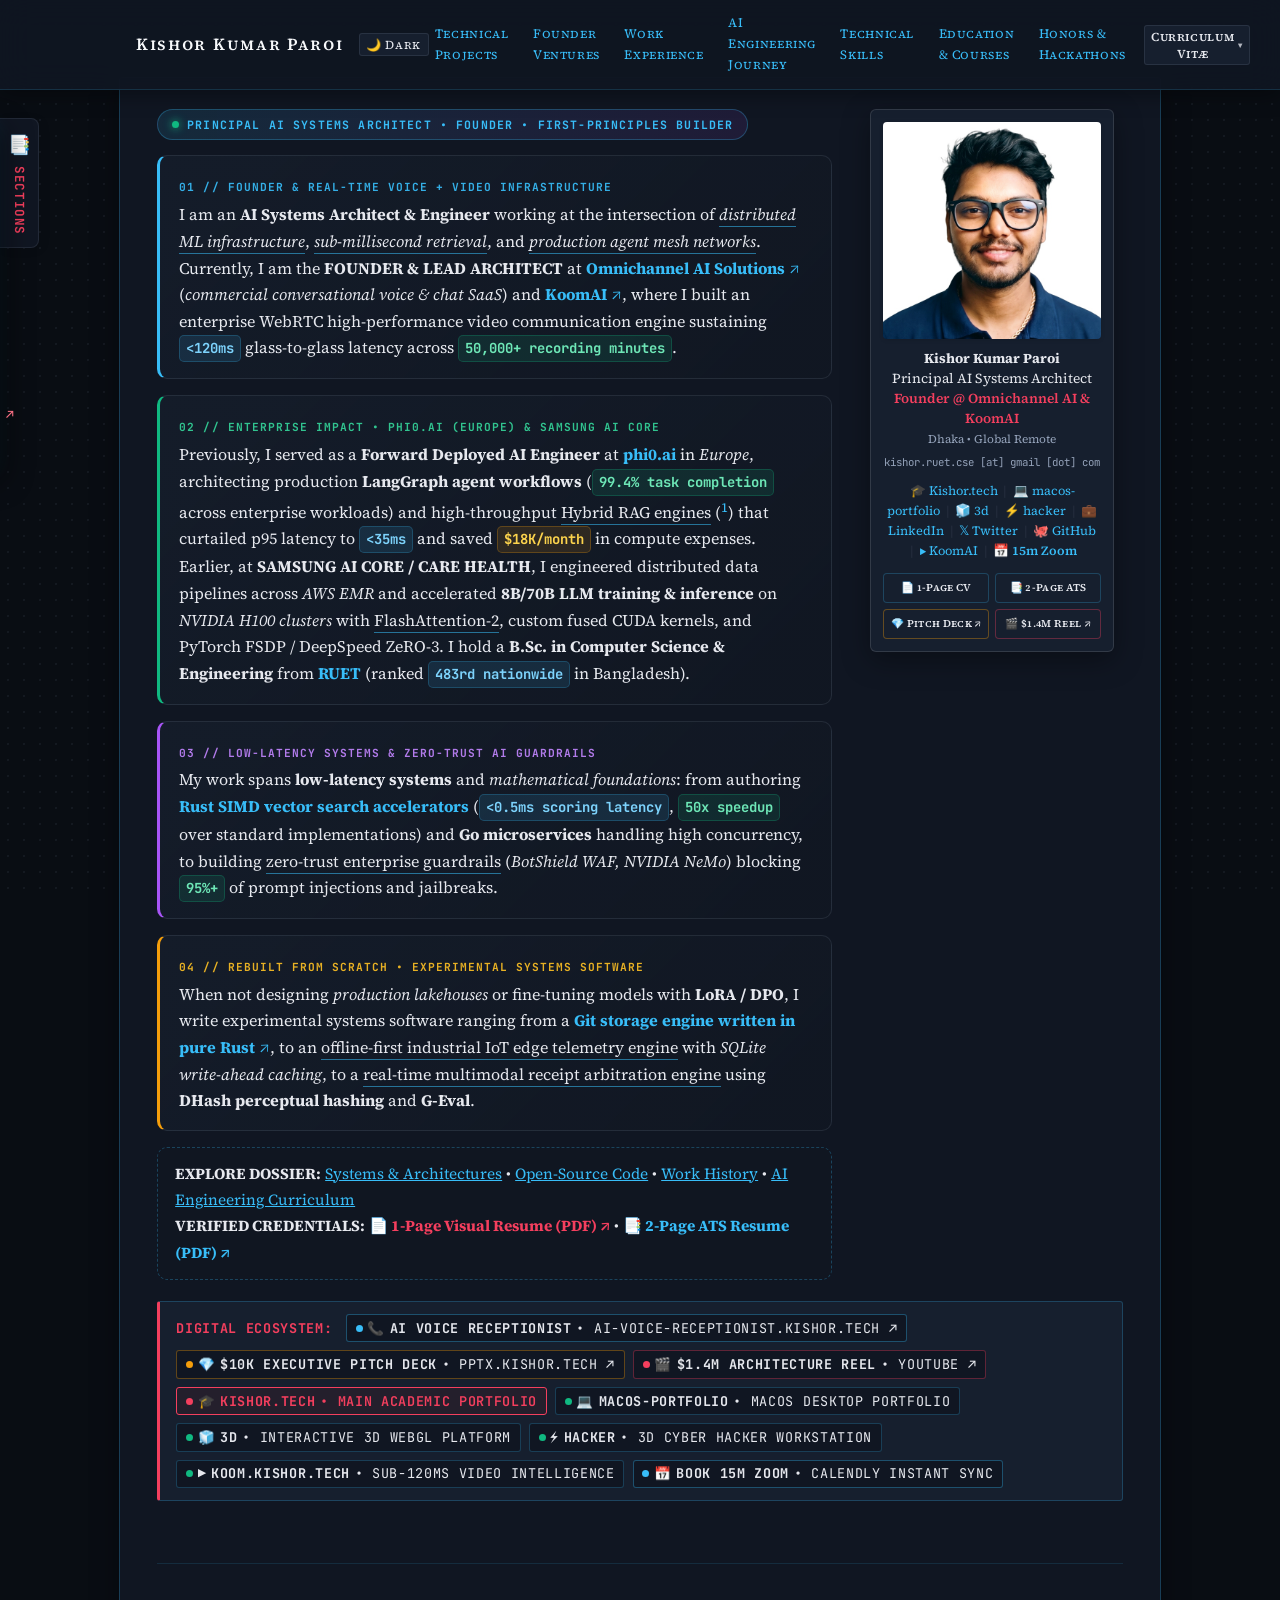
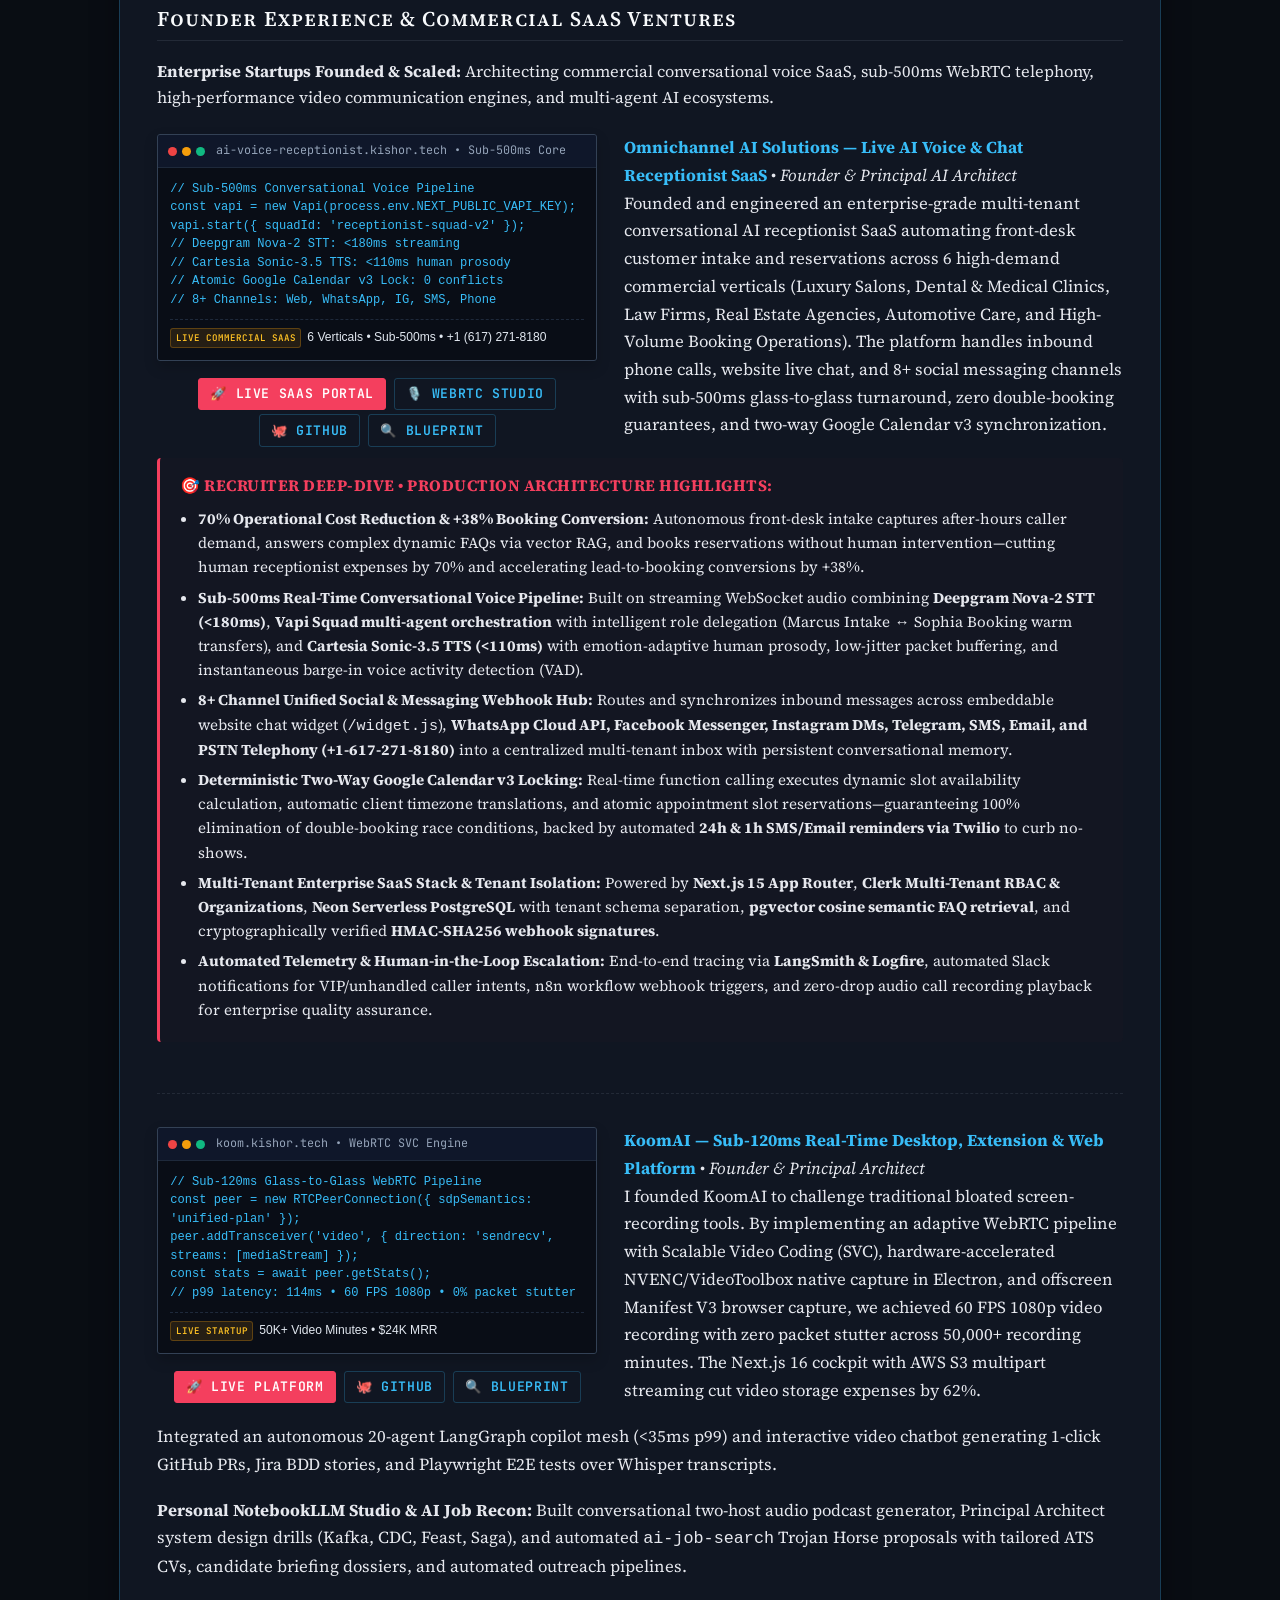
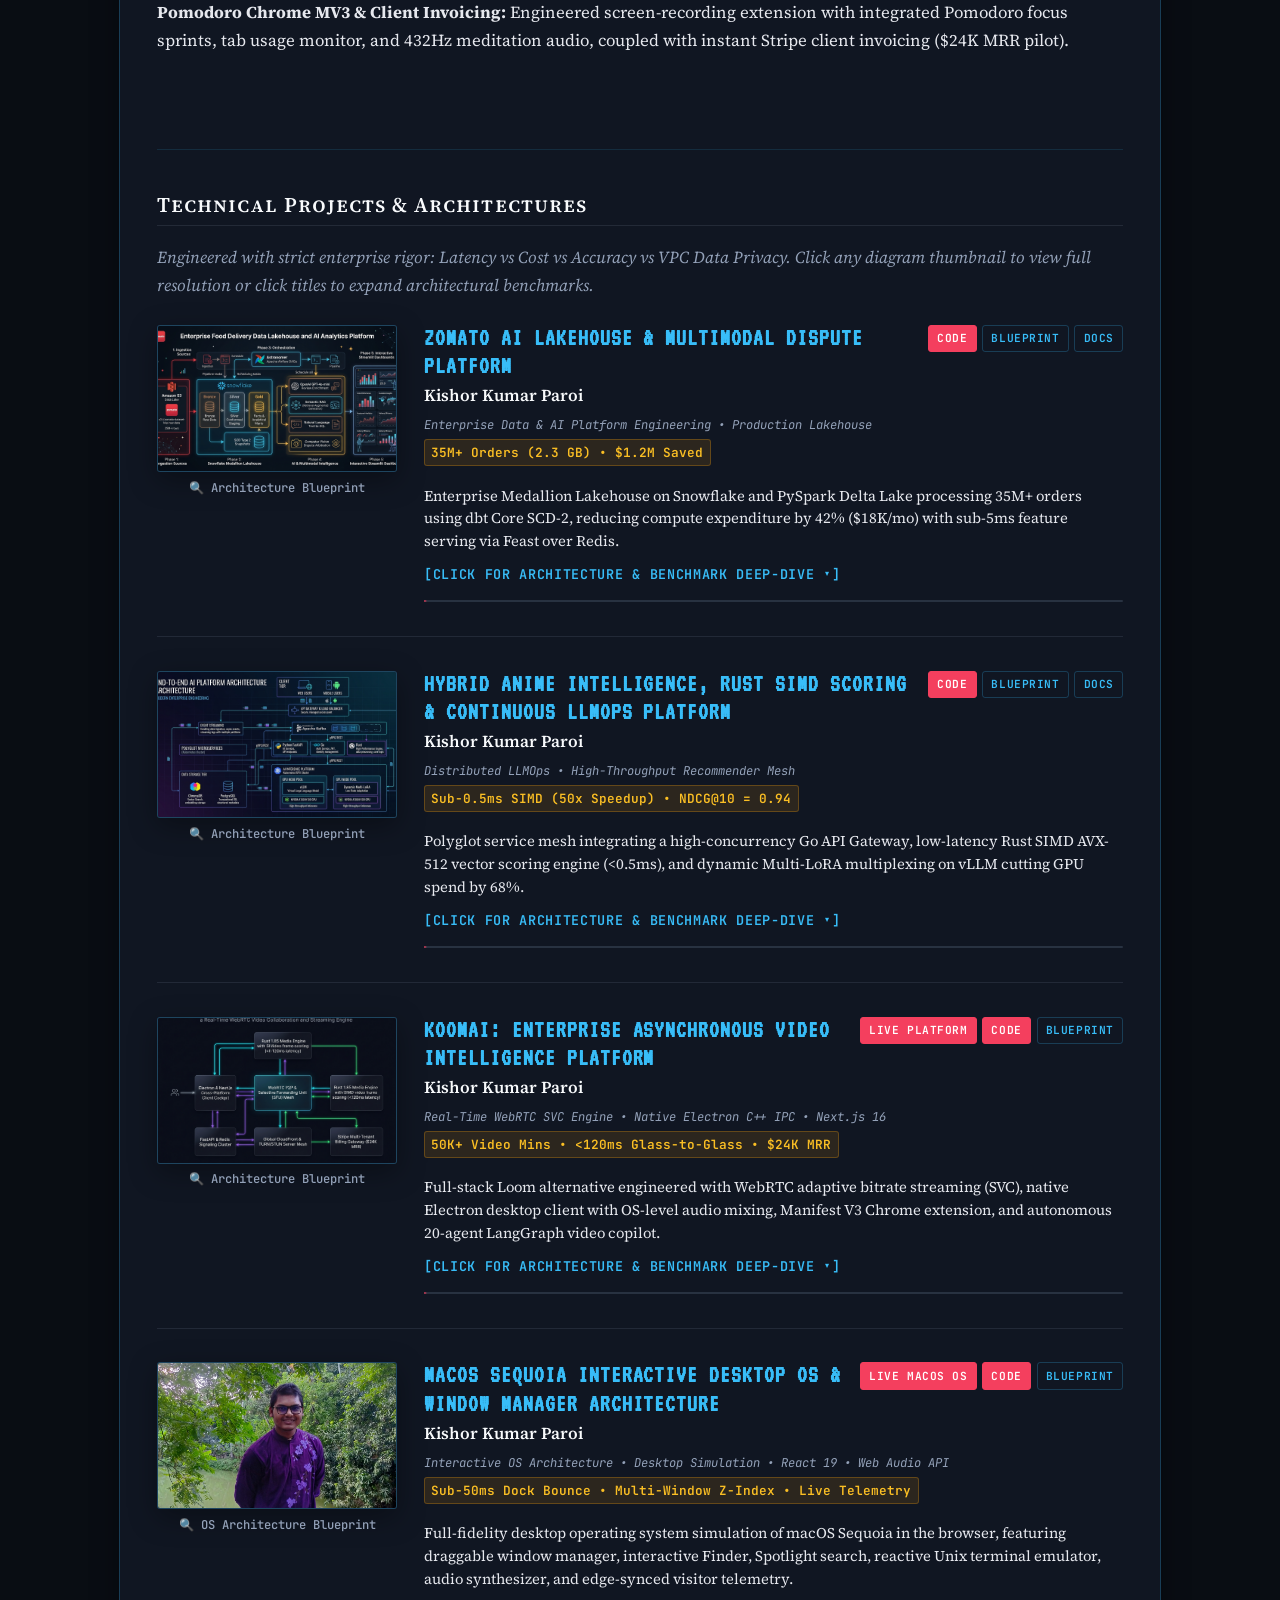
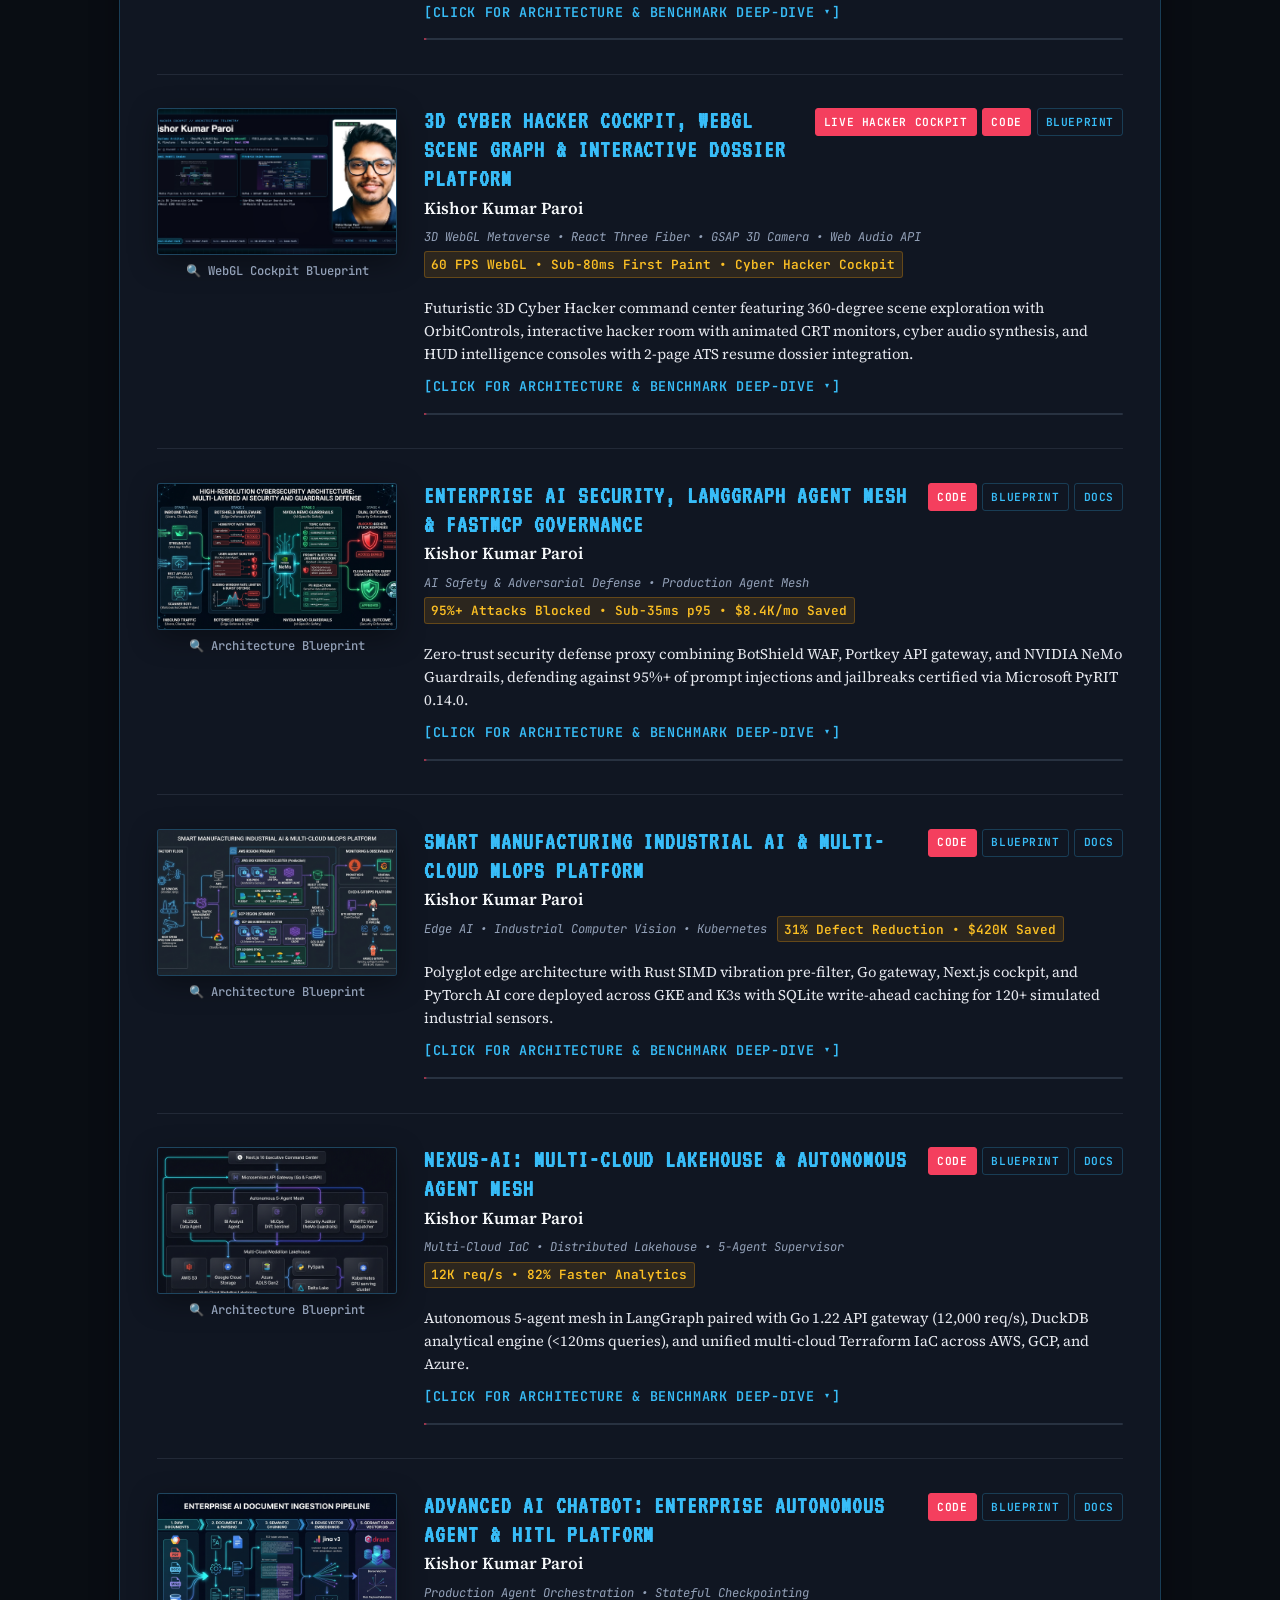
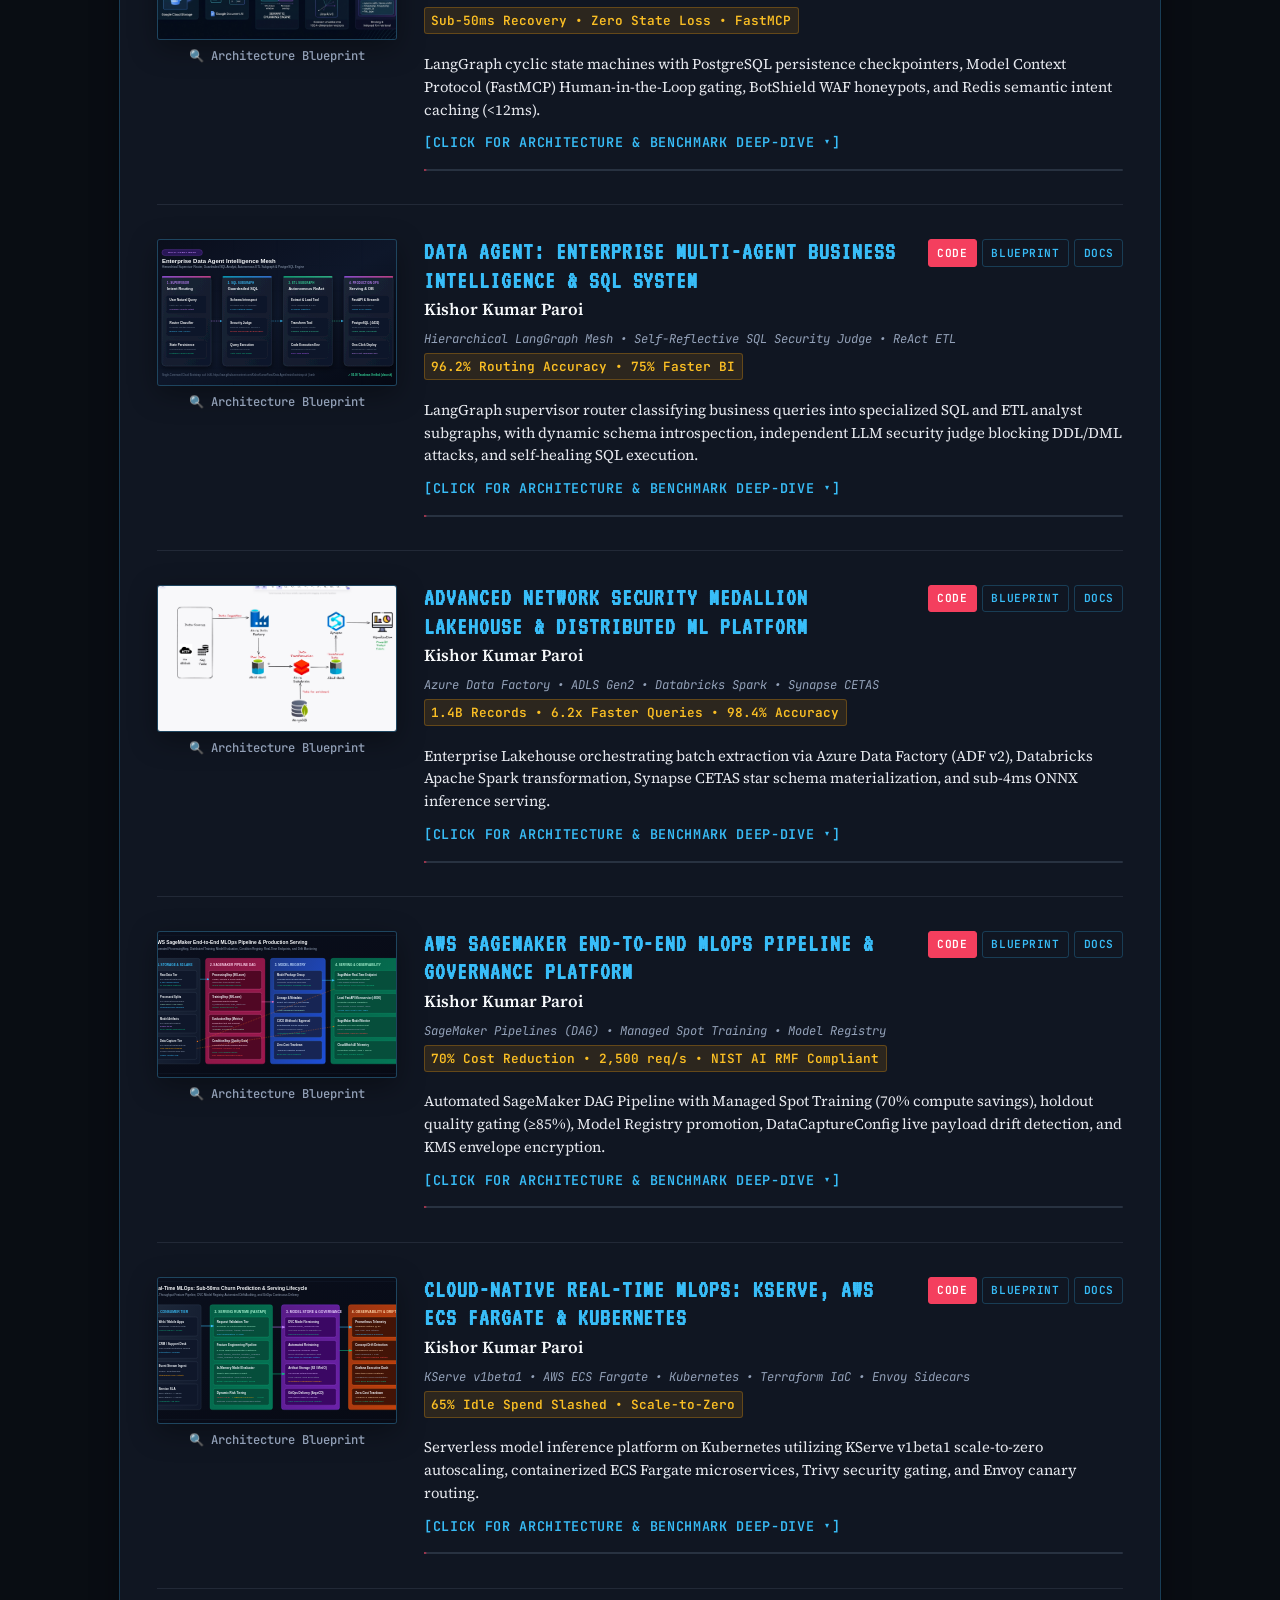
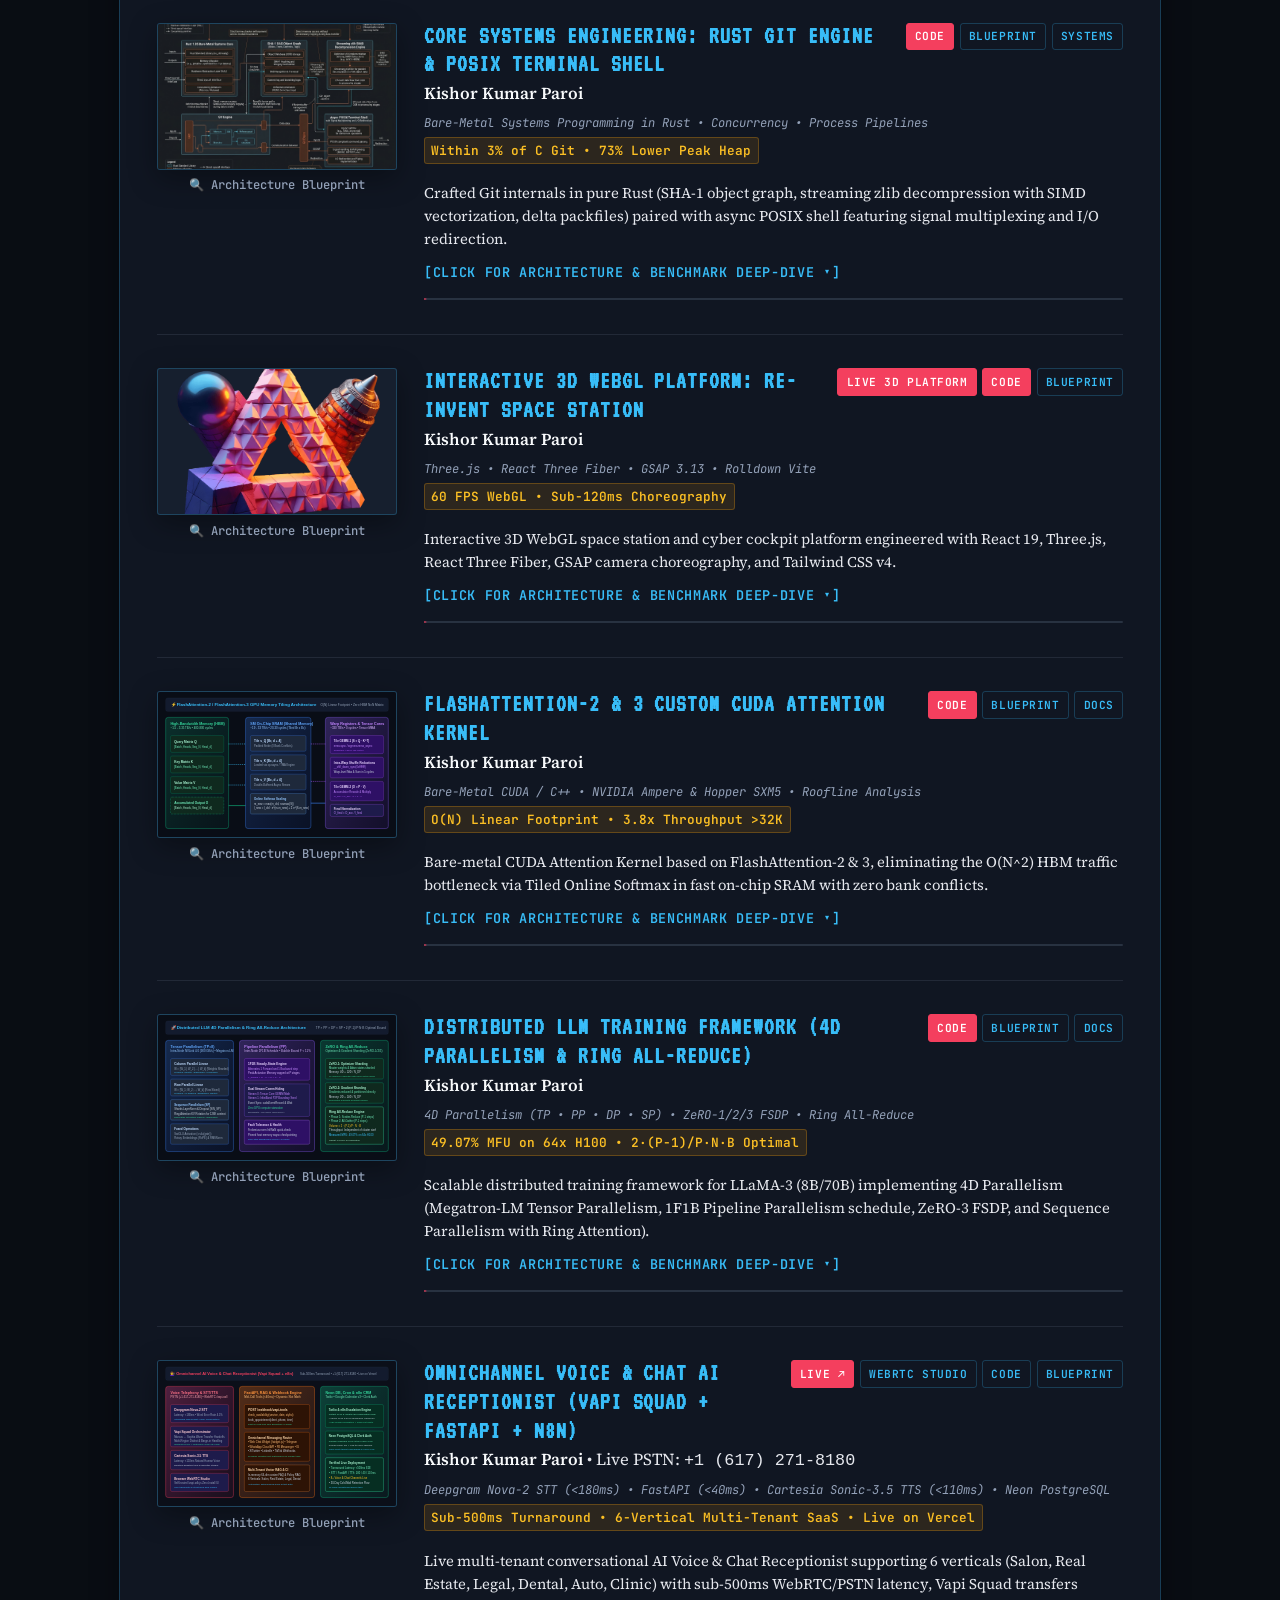
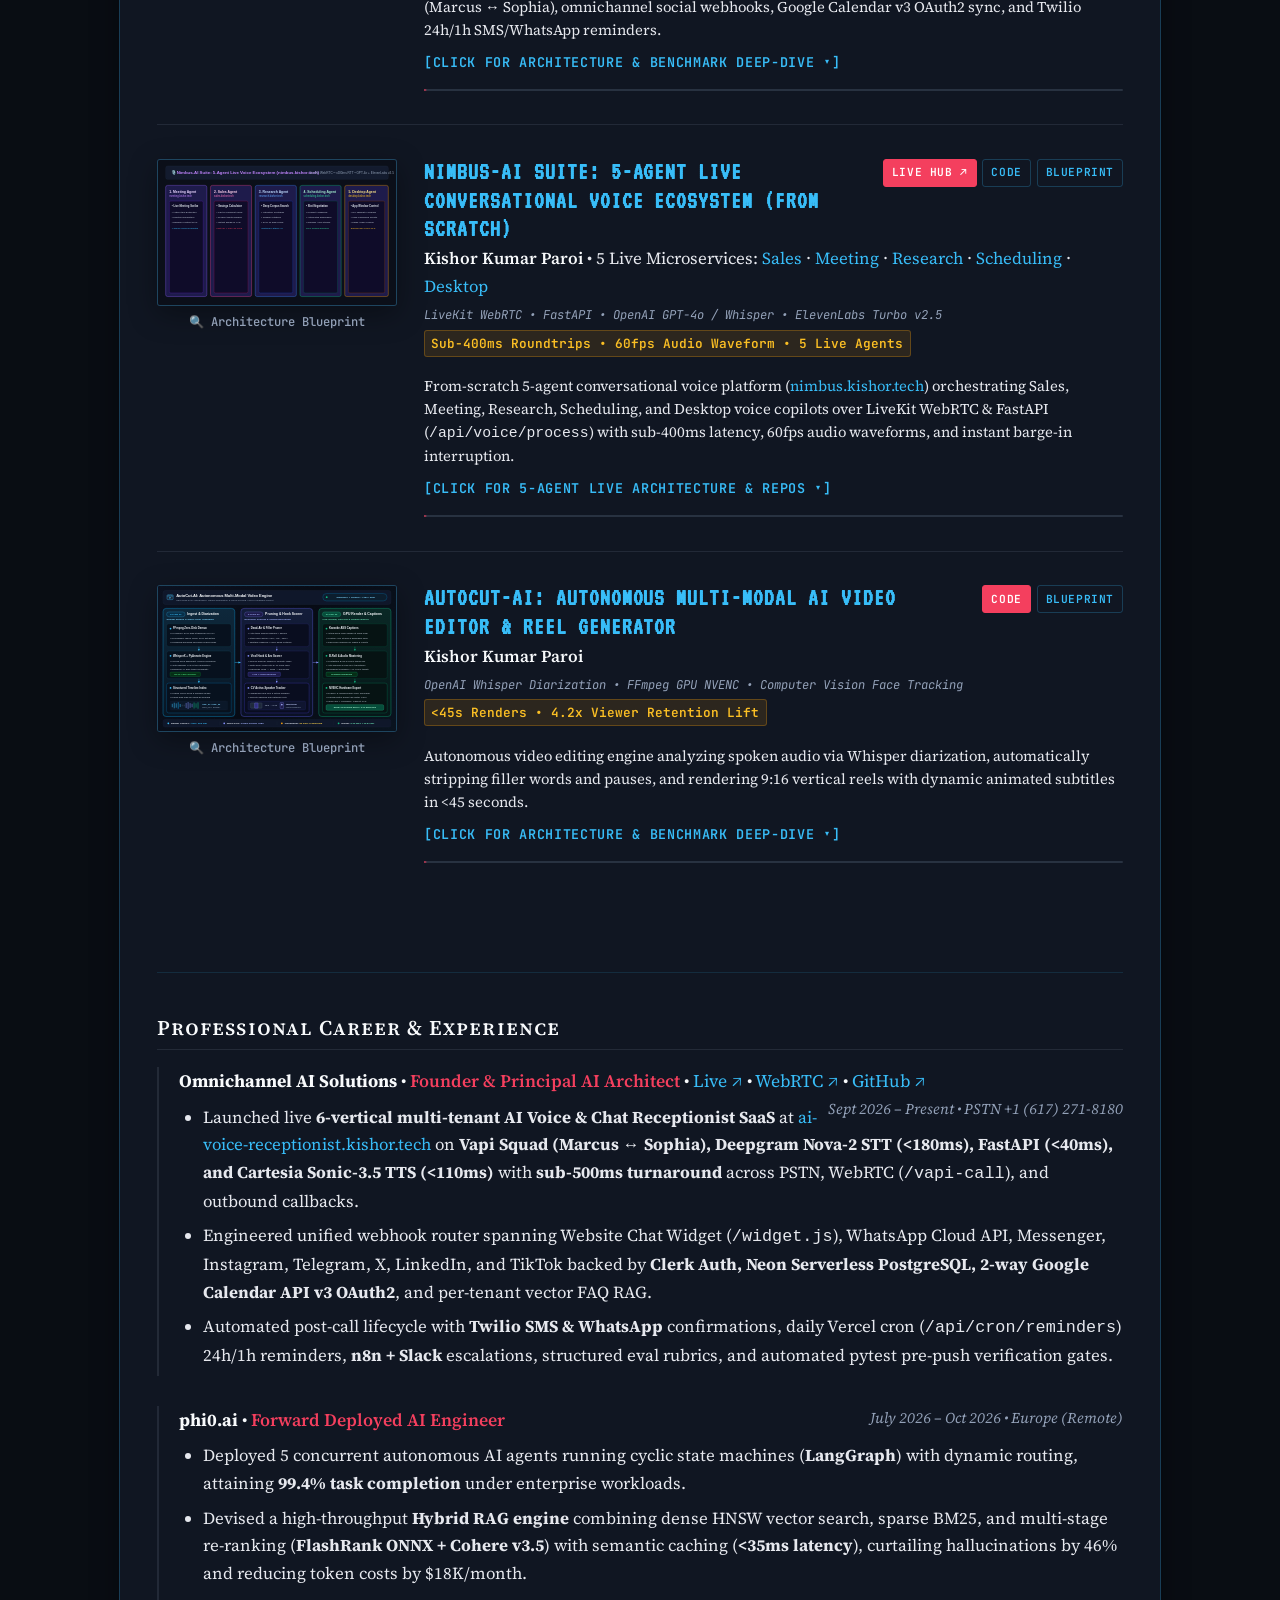
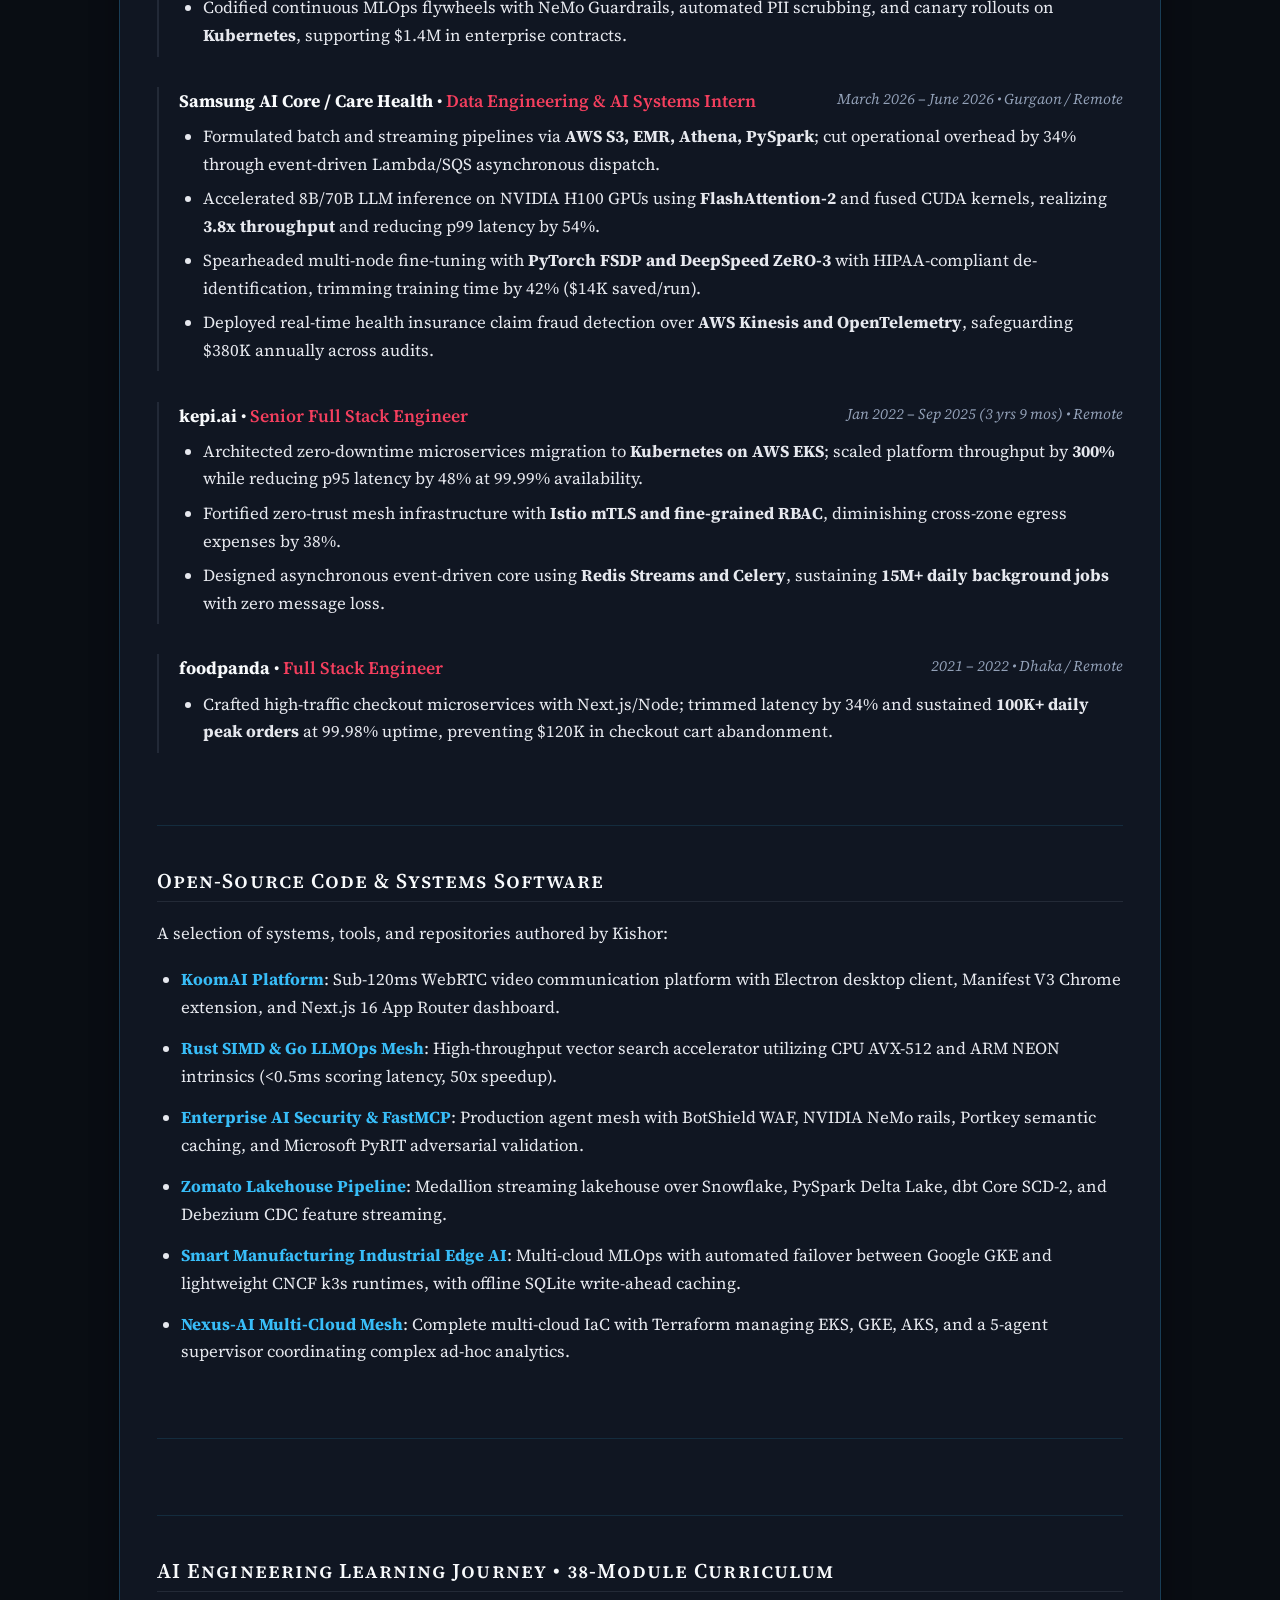
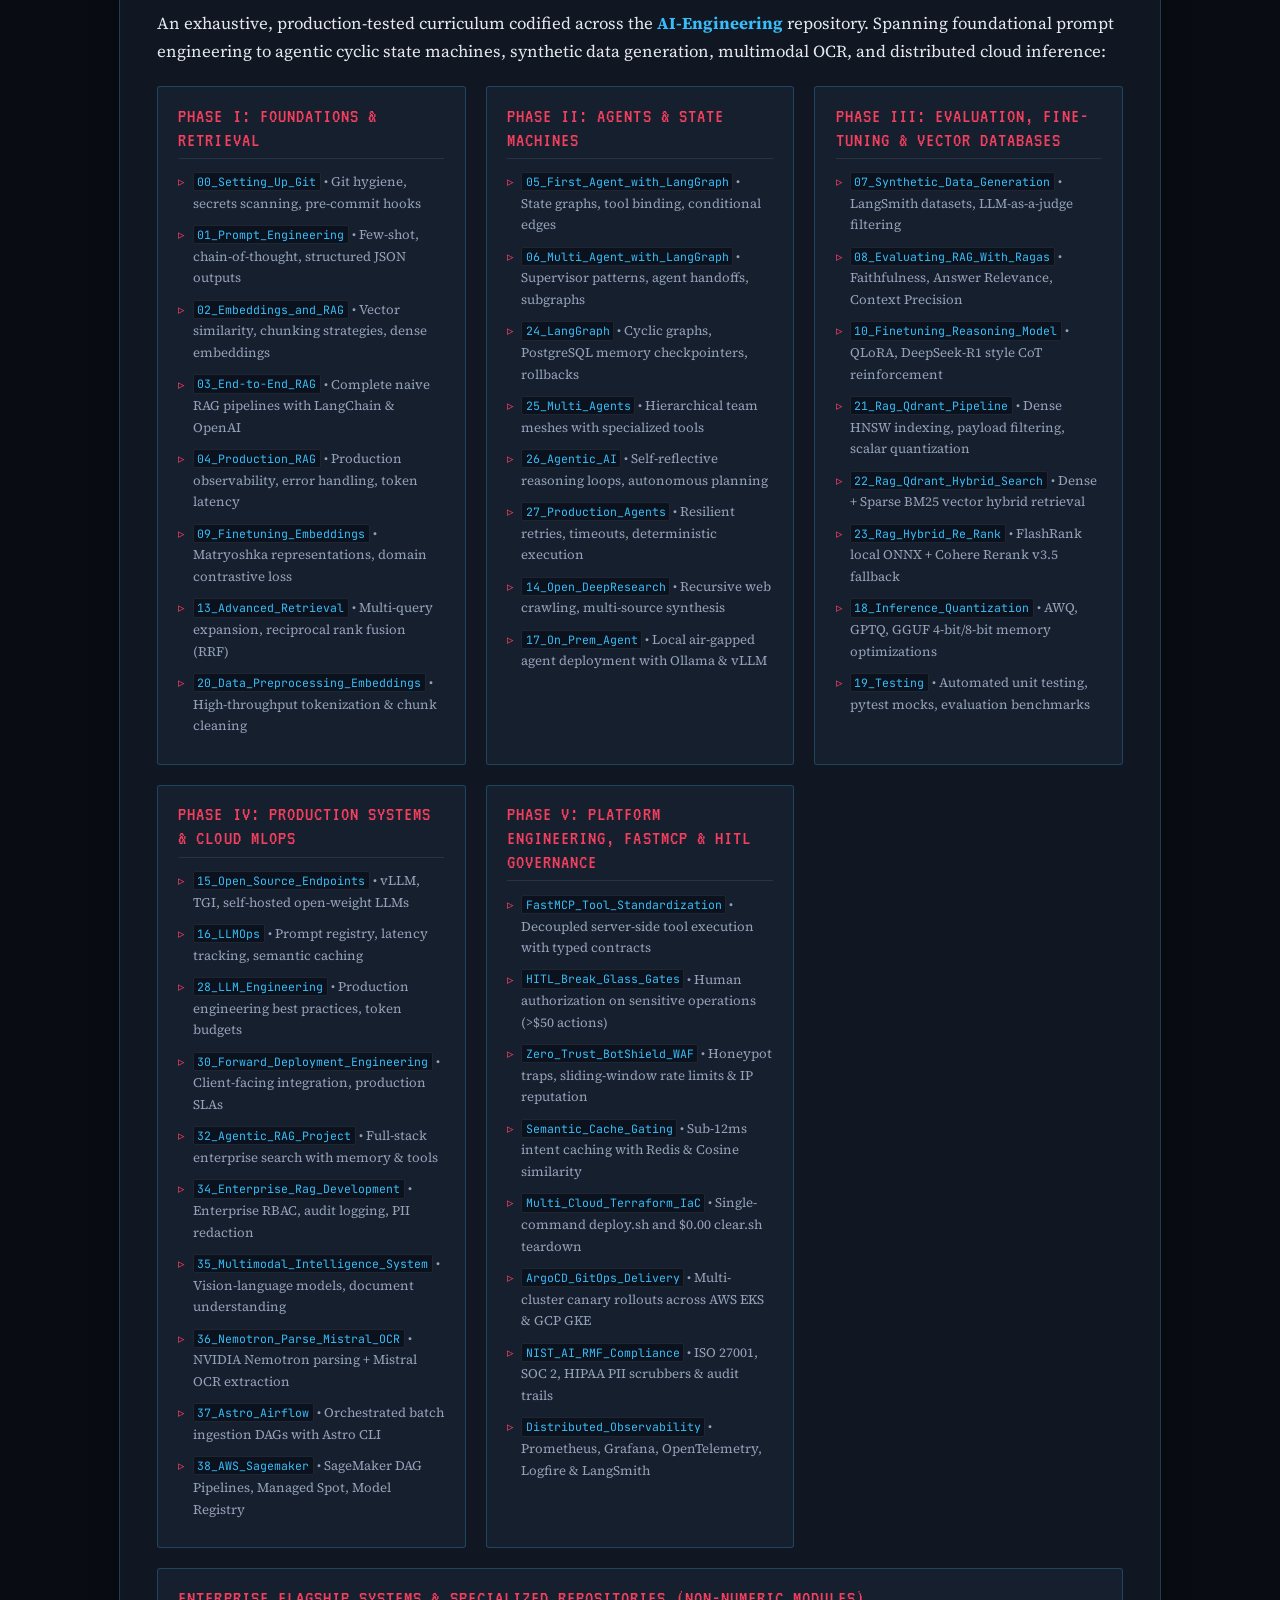
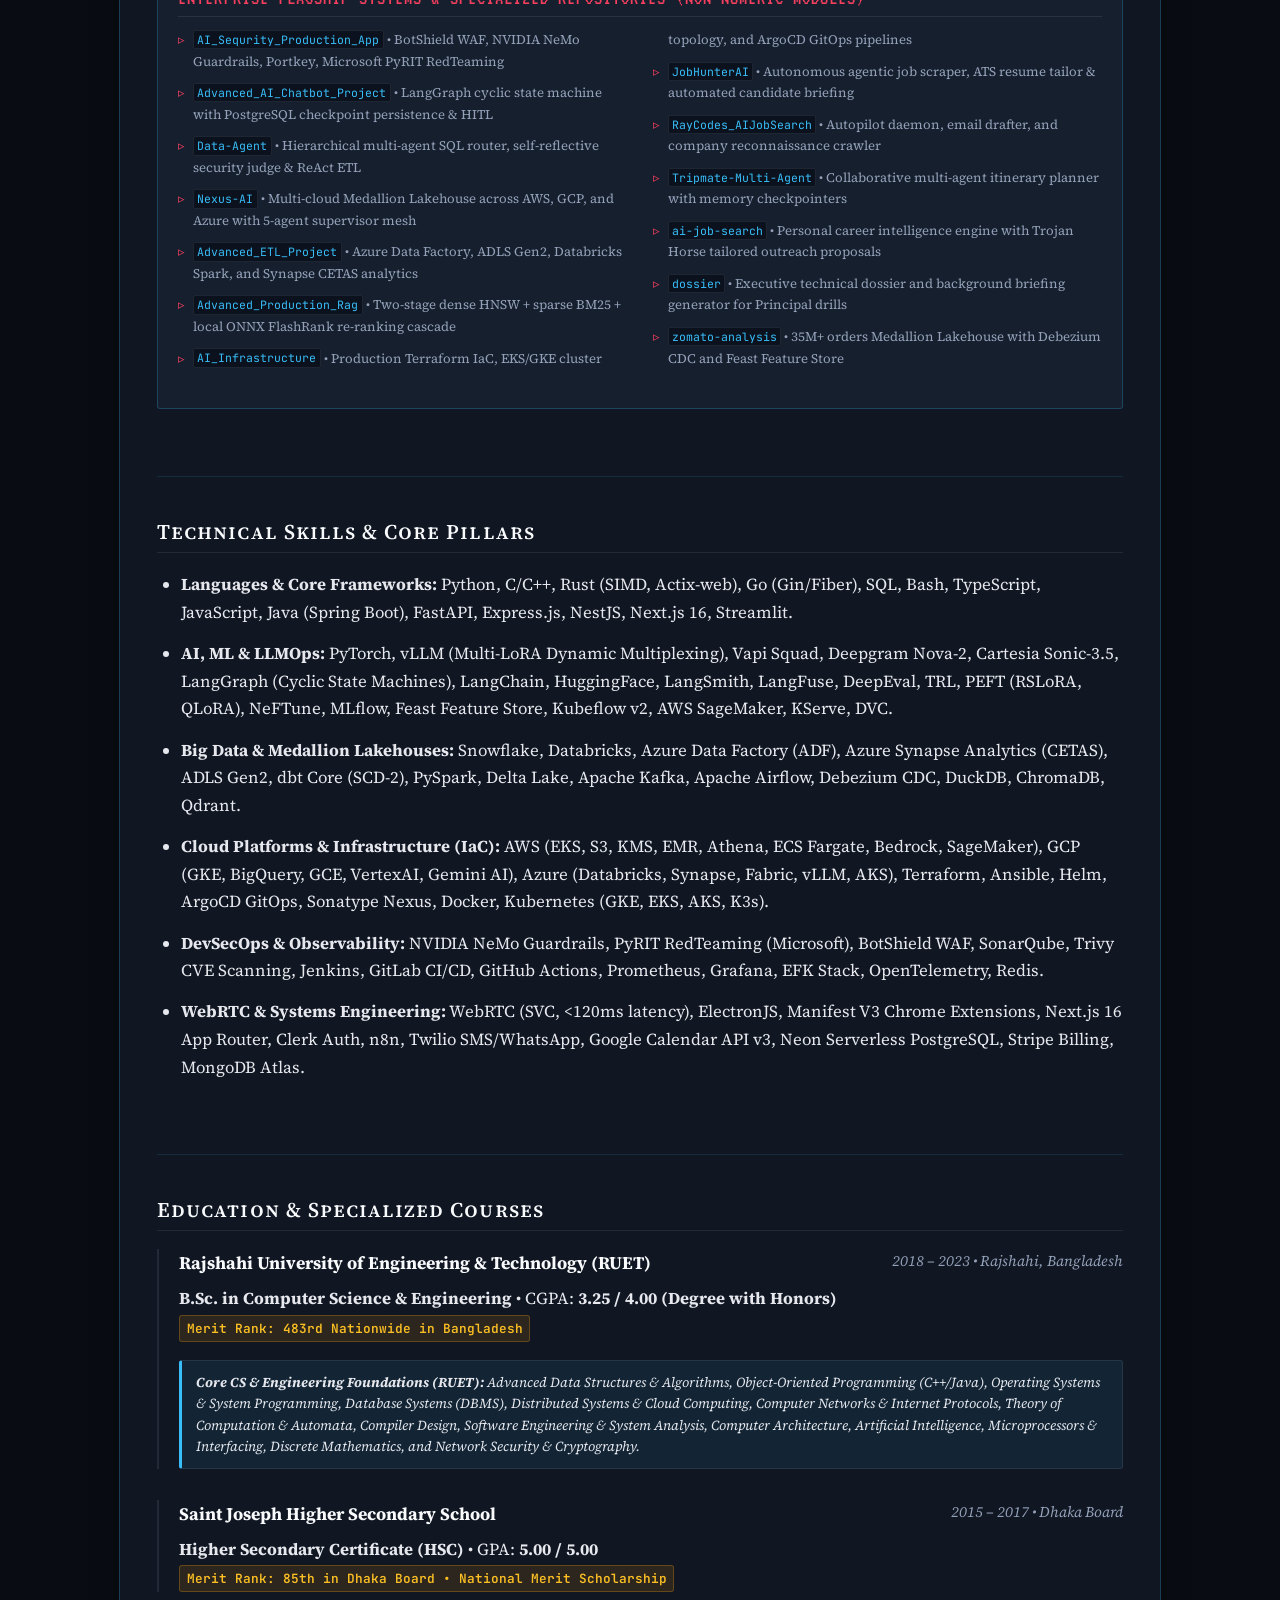
==== commit 530264ab: "feat(about,leftnav): transform lead bio into animated eye-soothing executive dossier and polish comp" ====
--- a/index.html
+++ b/index.html
@@ -250,44 +250,88 @@
               </div>
             </div>
 
-            <!-- Lead Bio Section -->
+            <!-- Lead Bio Section (Animated Eye-Soothing Executive Dossier) -->
             <section id="about">
-              <p>
-                I am an AI systems architect and engineer working at the intersection of
-                <strong>distributed ML infrastructure, sub-millisecond retrieval, and production agent mesh networks</strong>.
-                Currently, I am the founder and lead architect at <a href="https://ai-voice-receptionist.kishor.tech/" target="_blank" rel="noopener">Omnichannel AI Solutions</a> (commercial conversational voice &amp; chat SaaS) and <a href="https://koom.kishor.tech/" target="_blank" rel="noopener">KoomAI</a>,
-                where I built an enterprise WebRTC high-performance video communication engine sustaining &lt;120ms glass-to-glass latency across 50,000+ recording minutes.
-              </p>
-
-              <p>
-                Previously, I served as a Forward Deployed AI Engineer at <strong>phi0.ai</strong> in Europe, architecting production LangGraph agent workflows (99.4% task completion across enterprise workloads) and high-throughput Hybrid RAG engines
-                (<sup><a href="#rag-footnote" id="ref-rag">1</a></sup>)
-                that curtailed p95 latency to &lt;35ms and saved $18K/month in compute expenses.
-                Earlier, at <strong>Samsung AI Core / Care Health</strong>, I engineered distributed data pipelines across AWS EMR and accelerated 8B/70B LLM training and inference on NVIDIA H100 clusters with FlashAttention-2, custom fused CUDA kernels, and PyTorch FSDP / DeepSpeed ZeRO-3.
-                I hold a B.Sc. in Computer Science & Engineering from RUET (ranked 483rd nationwide in Bangladesh).
-              </p>
-
-              <p>
-                My work spans low-latency systems and mathematical foundations: from authoring <strong>Rust SIMD vector search accelerators</strong> (&lt;0.5ms scoring latency, 50x speedup over standard implementations) and <strong>Go microservices</strong> handling high concurrency, to building zero-trust enterprise guardrails (BotShield WAF, NVIDIA NeMo) blocking 95%+ of prompt injections and jailbreaks.
-              </p>
-
-              <p>
-                When not designing production lakehouses or fine-tuning models with LoRA/DPO, I write experimental systems software ranging from
-                a <a href="https://github.com/KishorKumarParoi" target="_blank" rel="noopener">Git storage engine written in pure Rust</a>,
-                to an offline-first industrial IoT edge telemetry engine with SQLite write-ahead caching,
-                to a real-time multimodal receipt arbitration engine using DHash perceptual hashing and G-Eval.
-              </p>
-
-              <p>
-                Below is a curated collection of my <a href="#projects">systems &amp; architectures</a>,
-                active <a href="#code">open-source code</a>,
-                work <a href="#experience">history</a>,
-                and technical <a href="#journey">learning curriculum</a>.
-                You can also inspect the verified credentials:
-                <a href="resume.pdf?v=20261111-2" target="_blank" rel="noopener" style="font-weight: 600; color: var(--accent-burgundy);">📄 1-Page Visual Resume (PDF)</a>
-                &bull;
-                <a href="resume_single_column.pdf?v=20261111-2" target="_blank" rel="noopener" style="font-weight: 600; color: var(--accent-link);">📑 2-Page ATS Resume (PDF)</a>.
-              </p>
+              <div class="bio-dossier">
+                <div class="bio-kicker-bar">
+                  <span class="bio-kicker-dot"></span>
+                  <span>PRINCIPAL AI SYSTEMS ARCHITECT &bull; FOUNDER &bull; FIRST-PRINCIPLES BUILDER</span>
+                </div>
+
+                <!-- Beat 01: Founder & Real-Time Voice/Video -->
+                <div class="bio-beat-card">
+                  <span class="bio-eyebrow bio-eyebrow-cyan">01 // FOUNDER &amp; REAL-TIME VOICE + VIDEO INFRASTRUCTURE</span>
+                  <p>
+                    I am an <strong>AI Systems Architect &amp; Engineer</strong> working at the intersection of
+                    <u class="bio-u"><em>distributed ML infrastructure</em></u>, <u class="bio-u"><em>sub-millisecond retrieval</em></u>, and
+                    <u class="bio-u"><em>production agent mesh networks</em></u>.
+                    Currently, I am the <strong>FOUNDER &amp; LEAD ARCHITECT</strong> at
+                    <a href="https://ai-voice-receptionist.kishor.tech/" target="_blank" rel="noopener"><strong>Omnichannel AI Solutions</strong> ↗</a>
+                    (<em>commercial conversational voice &amp; chat SaaS</em>) and
+                    <a href="https://koom.kishor.tech/" target="_blank" rel="noopener"><strong>KoomAI</strong> ↗</a>,
+                    where I built an enterprise WebRTC high-performance video communication engine sustaining
+                    <span class="bio-metric">&lt;120ms</span> glass-to-glass latency across
+                    <span class="bio-metric bio-metric-emerald">50,000+ recording minutes</span>.
+                  </p>
+                </div>
+
+                <!-- Beat 02: Enterprise Impact (phi0.ai & Samsung) -->
+                <div class="bio-beat-card">
+                  <span class="bio-eyebrow bio-eyebrow-emerald">02 // ENTERPRISE IMPACT &bull; PHI0.AI (EUROPE) &amp; SAMSUNG AI CORE</span>
+                  <p>
+                    Previously, I served as a <strong>Forward Deployed AI Engineer</strong> at
+                    <a href="#experience"><strong>phi0.ai</strong></a> in <em>Europe</em>, architecting production
+                    <strong>LangGraph agent workflows</strong> (<span class="bio-metric bio-metric-emerald">99.4% task completion</span> across enterprise workloads)
+                    and high-throughput <u class="bio-u">Hybrid RAG engines</u>
+                    (<sup><a href="#rag-footnote" id="ref-rag">1</a></sup>)
+                    that curtailed p95 latency to <span class="bio-metric">&lt;35ms</span> and saved
+                    <span class="bio-metric bio-metric-amber">$18K/month</span> in compute expenses.
+                    Earlier, at <strong>SAMSUNG AI CORE / CARE HEALTH</strong>, I engineered distributed data pipelines across <em>AWS EMR</em> and accelerated
+                    <strong>8B/70B LLM training &amp; inference</strong> on <em>NVIDIA H100 clusters</em> with
+                    <u class="bio-u">FlashAttention-2</u>, custom fused CUDA kernels, and PyTorch FSDP / DeepSpeed ZeRO-3.
+                    I hold a <strong>B.Sc. in Computer Science &amp; Engineering</strong> from
+                    <a href="#education"><strong>RUET</strong></a> (ranked <span class="bio-metric">483rd nationwide</span> in Bangladesh).
+                  </p>
+                </div>
+
+                <!-- Beat 03: Low-Latency Systems & Zero-Trust Security -->
+                <div class="bio-beat-card">
+                  <span class="bio-eyebrow bio-eyebrow-violet">03 // LOW-LATENCY SYSTEMS &amp; ZERO-TRUST AI GUARDRAILS</span>
+                  <p>
+                    My work spans <strong>low-latency systems</strong> and <em>mathematical foundations</em>: from authoring
+                    <a href="#projects"><strong>Rust SIMD vector search accelerators</strong></a>
+                    (<span class="bio-metric">&lt;0.5ms scoring latency</span>, <span class="bio-metric bio-metric-emerald">50x speedup</span> over standard implementations)
+                    and <strong>Go microservices</strong> handling high concurrency, to building
+                    <u class="bio-u">zero-trust enterprise guardrails</u> (<em>BotShield WAF, NVIDIA NeMo</em>) blocking
+                    <span class="bio-metric bio-metric-emerald">95%+</span> of prompt injections and jailbreaks.
+                  </p>
+                </div>
+
+                <!-- Beat 04: Experimental Systems From Scratch -->
+                <div class="bio-beat-card">
+                  <span class="bio-eyebrow bio-eyebrow-amber">04 // REBUILT FROM SCRATCH &bull; EXPERIMENTAL SYSTEMS SOFTWARE</span>
+                  <p>
+                    When not designing <em>production lakehouses</em> or fine-tuning models with <strong>LoRA / DPO</strong>, I write experimental systems software ranging from
+                    a <a href="https://github.com/KishorKumarParoi" target="_blank" rel="noopener"><strong>Git storage engine written in pure Rust</strong> ↗</a>,
+                    to an <u class="bio-u">offline-first industrial IoT edge telemetry engine</u> with <em>SQLite write-ahead caching</em>,
+                    to a <u class="bio-u">real-time multimodal receipt arbitration engine</u> using <strong>DHash perceptual hashing</strong> and <strong>G-Eval</strong>.
+                  </p>
+                </div>
+
+                <!-- Quick Navigation & Verified Credentials -->
+                <div class="bio-nav-strip">
+                  <strong>EXPLORE DOSSIER:</strong>
+                  <a href="#projects"><u>Systems &amp; Architectures</u></a> &bull;
+                  <a href="#code"><u>Open-Source Code</u></a> &bull;
+                  <a href="#experience"><u>Work History</u></a> &bull;
+                  <a href="#journey"><u>AI Engineering Curriculum</u></a>
+                  <br>
+                  <strong>VERIFIED CREDENTIALS:</strong>
+                  <a href="resume.pdf?v=20261111-2" target="_blank" rel="noopener" style="font-weight: 700; color: var(--accent-burgundy);">📄 1-Page Visual Resume (PDF) ↗</a>
+                  &bull;
+                  <a href="resume_single_column.pdf?v=20261111-2" target="_blank" rel="noopener" style="font-weight: 700; color: var(--accent-link);">📑 2-Page ATS Resume (PDF) ↗</a>
+                </div>
+              </div>
               <!-- Live Digital Ecosystem Navigation -->
               <div class="ecosystem-banner">
                 <span class="ecosystem-label">Digital Ecosystem:</span>
--- a/style.css
+++ b/style.css
@@ -520,8 +520,8 @@
   z-index: 1000;
   display: flex;
   align-items: flex-start;
-  transform: translateX(-232px);
-  transition: transform 0.28s cubic-bezier(0.16, 1, 0.3, 1), box-shadow 0.28s ease;
+  transform: translateX(-224px);
+  transition: transform 0.34s cubic-bezier(0.16, 1, 0.3, 1), box-shadow 0.34s ease;
 }
 
 #leftnav.hover-drawer:hover {
@@ -560,27 +560,29 @@
 
 .drawer-content {
   order: 1;
-  width: 232px;
-  background: var(--bg-box);
-  border: 1px solid var(--border-light);
+  width: 224px;
+  background: rgba(13, 19, 30, 0.92);
+  backdrop-filter: blur(14px);
+  -webkit-backdrop-filter: blur(14px);
+  border: 1px solid rgba(56, 189, 248, 0.18);
   border-left: none;
-  box-shadow: 4px 4px 18px rgba(0, 0, 0, 0.12);
-  padding: 0.85em 1em 1em 1em;
-  border-radius: 0 8px 8px 0;
+  box-shadow: 6px 8px 28px rgba(0, 0, 0, 0.45), 0 0 18px rgba(56, 189, 248, 0.08);
+  padding: 0.75em 0.9em 0.9em 0.9em;
+  border-radius: 0 10px 10px 0;
   font-variant: small-caps;
 }
 
 .leftnav-header {
-  border-bottom: 1px dashed var(--border-light);
-  margin-bottom: 0.5em;
+  border-bottom: 1px dashed rgba(56, 189, 248, 0.25);
+  margin-bottom: 0.45em;
   padding-bottom: 0.35em;
 }
 
 #leftnav .sub {
-  font-size: 0.72em;
+  font-size: 0.66em;
   font-weight: 700;
-  color: var(--text-muted);
-  letter-spacing: 0.1em;
+  color: #38bdf8;
+  letter-spacing: 0.14em;
   white-space: nowrap;
 }
 
@@ -588,23 +590,28 @@
   color: var(--text-main);
   text-decoration: none;
   display: block;
-  padding: 0.28em 0.35em;
-  font-size: 0.85em;
-  border-radius: 4px;
+  padding: 0.26em 0.45em;
+  font-size: 0.78em;
+  letter-spacing: 0.03em;
+  border-radius: 5px;
+  border-left: 2px solid transparent;
   white-space: nowrap;
-  transition: all 0.15s ease;
+  transition: all 0.22s cubic-bezier(0.16, 1, 0.3, 1);
 }
 
 #leftnav a:hover {
-  color: var(--accent-link);
-  background: var(--bg-card);
-  padding-left: 0.5em;
+  color: #38bdf8;
+  background: rgba(56, 189, 248, 0.1);
+  border-left-color: #38bdf8;
+  padding-left: 0.7em;
 }
 
 #leftnav a.active {
-  font-weight: bold;
+  font-weight: 700;
   font-style: italic;
-  color: var(--accent-link);
+  color: #38bdf8;
+  background: rgba(56, 189, 248, 0.12);
+  border-left-color: #38bdf8;
 }
 
 /* Hide on mobile devices where the top menu already provides navigation */
@@ -1871,3 +1878,178 @@
   border-top: 1px solid var(--border-card);
   opacity: 0.55;
 }
+
+/* ==============================================================================
+   ANIMATED EYE-SOOTHING EXECUTIVE BIO DOSSIER (#about)
+   ============================================================================== */
+.bio-dossier {
+  display: flex;
+  flex-direction: column;
+  gap: 0.95em;
+  margin-bottom: 1.25em;
+}
+
+.bio-kicker-bar {
+  display: inline-flex;
+  align-items: center;
+  gap: 8px;
+  align-self: flex-start;
+  padding: 5px 14px;
+  border-radius: 999px;
+  font-family: var(--font-mono);
+  font-size: 0.72rem;
+  font-weight: 700;
+  letter-spacing: 0.1em;
+  text-transform: uppercase;
+  color: #38bdf8;
+  background: linear-gradient(90deg, rgba(56, 189, 248, 0.12), rgba(168, 85, 247, 0.1));
+  border: 1px solid rgba(56, 189, 248, 0.28);
+  position: relative;
+  overflow: hidden;
+  animation: bioBeatIn 0.55s cubic-bezier(0.16, 1, 0.3, 1) both;
+}
+
+.bio-kicker-dot {
+  width: 7px;
+  height: 7px;
+  border-radius: 50%;
+  background: #10b981;
+  box-shadow: 0 0 8px #10b981;
+  animation: bioPulseDot 1.8s ease-in-out infinite;
+}
+
+@keyframes bioPulseDot {
+  0%, 100% { opacity: 1; transform: scale(1); }
+  50% { opacity: 0.45; transform: scale(0.8); }
+}
+
+.bio-beat-card {
+  background: linear-gradient(135deg, rgba(23, 32, 46, 0.65), rgba(17, 23, 34, 0.85));
+  border: 1px solid var(--border-light);
+  border-left: 3px solid #38bdf8;
+  border-radius: 10px;
+  padding: 0.95em 1.15em;
+  transition: transform 0.28s cubic-bezier(0.16, 1, 0.3, 1), border-color 0.28s ease, box-shadow 0.28s ease, background 0.28s ease;
+  animation: bioBeatIn 0.65s cubic-bezier(0.16, 1, 0.3, 1) both;
+}
+
+.bio-beat-card:nth-child(2) { animation-delay: 0.06s; border-left-color: #38bdf8; }
+.bio-beat-card:nth-child(3) { animation-delay: 0.14s; border-left-color: #10b981; }
+.bio-beat-card:nth-child(4) { animation-delay: 0.22s; border-left-color: #a855f7; }
+.bio-beat-card:nth-child(5) { animation-delay: 0.30s; border-left-color: #f59e0b; }
+
+.bio-beat-card:hover {
+  transform: translateX(4px);
+  background: linear-gradient(135deg, rgba(30, 41, 59, 0.82), rgba(17, 23, 34, 0.95));
+  border-color: rgba(56, 189, 248, 0.35);
+  box-shadow: 0 8px 24px rgba(0, 0, 0, 0.28);
+}
+
+@keyframes bioBeatIn {
+  from {
+    opacity: 0;
+    transform: translateY(12px);
+  }
+  to {
+    opacity: 1;
+    transform: translateY(0);
+  }
+}
+
+.bio-eyebrow {
+  display: inline-block;
+  font-family: var(--font-mono);
+  font-size: 0.7rem;
+  font-weight: 700;
+  letter-spacing: 0.09em;
+  text-transform: uppercase;
+  margin-bottom: 0.4em;
+  opacity: 0.92;
+}
+
+.bio-eyebrow-cyan { color: #38bdf8; }
+.bio-eyebrow-emerald { color: #34d399; }
+.bio-eyebrow-violet { color: #c084fc; }
+.bio-eyebrow-amber { color: #fbbf24; }
+
+.bio-beat-card p {
+  margin: 0 !important;
+  line-height: 1.65;
+  font-size: 0.96em;
+  color: var(--text-main);
+}
+
+.bio-u {
+  text-decoration: none;
+  border-bottom: 1.5px solid rgba(56, 189, 248, 0.55);
+  padding-bottom: 1px;
+  transition: border-color 0.2s ease, color 0.2s ease;
+}
+
+.bio-u:hover {
+  border-bottom-color: #38bdf8;
+}
+
+.bio-metric {
+  display: inline-block;
+  font-family: var(--font-mono);
+  font-size: 0.86em;
+  font-weight: 700;
+  padding: 1px 6px;
+  border-radius: 5px;
+  background: rgba(56, 189, 248, 0.12);
+  color: #7dd3fc;
+  border: 1px solid rgba(56, 189, 248, 0.22);
+}
+
+.bio-metric-emerald {
+  background: rgba(16, 185, 129, 0.12);
+  color: #6ee7b7;
+  border-color: rgba(16, 185, 129, 0.25);
+}
+
+.bio-metric-amber {
+  background: rgba(245, 158, 11, 0.12);
+  color: #fcd34d;
+  border-color: rgba(245, 158, 11, 0.25);
+}
+
+.bio-nav-strip {
+  background: rgba(17, 23, 34, 0.72);
+  border: 1px dashed rgba(56, 189, 248, 0.28);
+  border-radius: 10px;
+  padding: 0.85em 1.1em;
+  font-size: 0.92em;
+  line-height: 1.7;
+  animation: bioBeatIn 0.7s cubic-bezier(0.16, 1, 0.3, 1) 0.36s both;
+}
+
+/* Light-mode compatibility for bio cards & sidebar */
+html[data-theme="light"] .drawer-content,
+html.light .drawer-content,
+body.light .drawer-content {
+  background: rgba(255, 255, 255, 0.94);
+  border-color: rgba(15, 23, 42, 0.12);
+  box-shadow: 6px 8px 24px rgba(15, 23, 42, 0.1);
+}
+
+html[data-theme="light"] .bio-beat-card,
+html.light .bio-beat-card,
+body.light .bio-beat-card {
+  background: rgba(248, 250, 252, 0.9);
+  border-color: rgba(15, 23, 42, 0.1);
+}
+
+html[data-theme="light"] .bio-metric,
+html.light .bio-metric,
+body.light .bio-metric {
+  background: rgba(2, 132, 199, 0.1);
+  color: #0369a1;
+}
+
+html[data-theme="light"] .bio-nav-strip,
+html.light .bio-nav-strip,
+body.light .bio-nav-strip {
+  background: rgba(241, 245, 249, 0.85);
+}
+
--- a/style.css
+++ b/style.css
@@ -520,8 +520,8 @@
   z-index: 1000;
   display: flex;
   align-items: flex-start;
-  transform: translateX(-232px);
-  transition: transform 0.28s cubic-bezier(0.16, 1, 0.3, 1), box-shadow 0.28s ease;
+  transform: translateX(-224px);
+  transition: transform 0.34s cubic-bezier(0.16, 1, 0.3, 1), box-shadow 0.34s ease;
 }
 
 #leftnav.hover-drawer:hover {
@@ -560,27 +560,29 @@
 
 .drawer-content {
   order: 1;
-  width: 232px;
-  background: var(--bg-box);
-  border: 1px solid var(--border-light);
+  width: 224px;
+  background: rgba(13, 19, 30, 0.92);
+  backdrop-filter: blur(14px);
+  -webkit-backdrop-filter: blur(14px);
+  border: 1px solid rgba(56, 189, 248, 0.18);
   border-left: none;
-  box-shadow: 4px 4px 18px rgba(0, 0, 0, 0.12);
-  padding: 0.85em 1em 1em 1em;
-  border-radius: 0 8px 8px 0;
+  box-shadow: 6px 8px 28px rgba(0, 0, 0, 0.45), 0 0 18px rgba(56, 189, 248, 0.08);
+  padding: 0.75em 0.9em 0.9em 0.9em;
+  border-radius: 0 10px 10px 0;
   font-variant: small-caps;
 }
 
 .leftnav-header {
-  border-bottom: 1px dashed var(--border-light);
-  margin-bottom: 0.5em;
+  border-bottom: 1px dashed rgba(56, 189, 248, 0.25);
+  margin-bottom: 0.45em;
   padding-bottom: 0.35em;
 }
 
 #leftnav .sub {
-  font-size: 0.72em;
+  font-size: 0.66em;
   font-weight: 700;
-  color: var(--text-muted);
-  letter-spacing: 0.1em;
+  color: #38bdf8;
+  letter-spacing: 0.14em;
   white-space: nowrap;
 }
 
@@ -588,23 +590,28 @@
   color: var(--text-main);
   text-decoration: none;
   display: block;
-  padding: 0.28em 0.35em;
-  font-size: 0.85em;
-  border-radius: 4px;
+  padding: 0.26em 0.45em;
+  font-size: 0.78em;
+  letter-spacing: 0.03em;
+  border-radius: 5px;
+  border-left: 2px solid transparent;
   white-space: nowrap;
-  transition: all 0.15s ease;
+  transition: all 0.22s cubic-bezier(0.16, 1, 0.3, 1);
 }
 
 #leftnav a:hover {
-  color: var(--accent-link);
-  background: var(--bg-card);
-  padding-left: 0.5em;
+  color: #38bdf8;
+  background: rgba(56, 189, 248, 0.1);
+  border-left-color: #38bdf8;
+  padding-left: 0.7em;
 }
 
 #leftnav a.active {
-  font-weight: bold;
+  font-weight: 700;
   font-style: italic;
-  color: var(--accent-link);
+  color: #38bdf8;
+  background: rgba(56, 189, 248, 0.12);
+  border-left-color: #38bdf8;
 }
 
 /* Hide on mobile devices where the top menu already provides navigation */
@@ -1871,3 +1878,178 @@
   border-top: 1px solid var(--border-card);
   opacity: 0.55;
 }
+
+/* ==============================================================================
+   ANIMATED EYE-SOOTHING EXECUTIVE BIO DOSSIER (#about)
+   ============================================================================== */
+.bio-dossier {
+  display: flex;
+  flex-direction: column;
+  gap: 0.95em;
+  margin-bottom: 1.25em;
+}
+
+.bio-kicker-bar {
+  display: inline-flex;
+  align-items: center;
+  gap: 8px;
+  align-self: flex-start;
+  padding: 5px 14px;
+  border-radius: 999px;
+  font-family: var(--font-mono);
+  font-size: 0.72rem;
+  font-weight: 700;
+  letter-spacing: 0.1em;
+  text-transform: uppercase;
+  color: #38bdf8;
+  background: linear-gradient(90deg, rgba(56, 189, 248, 0.12), rgba(168, 85, 247, 0.1));
+  border: 1px solid rgba(56, 189, 248, 0.28);
+  position: relative;
+  overflow: hidden;
+  animation: bioBeatIn 0.55s cubic-bezier(0.16, 1, 0.3, 1) both;
+}
+
+.bio-kicker-dot {
+  width: 7px;
+  height: 7px;
+  border-radius: 50%;
+  background: #10b981;
+  box-shadow: 0 0 8px #10b981;
+  animation: bioPulseDot 1.8s ease-in-out infinite;
+}
+
+@keyframes bioPulseDot {
+  0%, 100% { opacity: 1; transform: scale(1); }
+  50% { opacity: 0.45; transform: scale(0.8); }
+}
+
+.bio-beat-card {
+  background: linear-gradient(135deg, rgba(23, 32, 46, 0.65), rgba(17, 23, 34, 0.85));
+  border: 1px solid var(--border-light);
+  border-left: 3px solid #38bdf8;
+  border-radius: 10px;
+  padding: 0.95em 1.15em;
+  transition: transform 0.28s cubic-bezier(0.16, 1, 0.3, 1), border-color 0.28s ease, box-shadow 0.28s ease, background 0.28s ease;
+  animation: bioBeatIn 0.65s cubic-bezier(0.16, 1, 0.3, 1) both;
+}
+
+.bio-beat-card:nth-child(2) { animation-delay: 0.06s; border-left-color: #38bdf8; }
+.bio-beat-card:nth-child(3) { animation-delay: 0.14s; border-left-color: #10b981; }
+.bio-beat-card:nth-child(4) { animation-delay: 0.22s; border-left-color: #a855f7; }
+.bio-beat-card:nth-child(5) { animation-delay: 0.30s; border-left-color: #f59e0b; }
+
+.bio-beat-card:hover {
+  transform: translateX(4px);
+  background: linear-gradient(135deg, rgba(30, 41, 59, 0.82), rgba(17, 23, 34, 0.95));
+  border-color: rgba(56, 189, 248, 0.35);
+  box-shadow: 0 8px 24px rgba(0, 0, 0, 0.28);
+}
+
+@keyframes bioBeatIn {
+  from {
+    opacity: 0;
+    transform: translateY(12px);
+  }
+  to {
+    opacity: 1;
+    transform: translateY(0);
+  }
+}
+
+.bio-eyebrow {
+  display: inline-block;
+  font-family: var(--font-mono);
+  font-size: 0.7rem;
+  font-weight: 700;
+  letter-spacing: 0.09em;
+  text-transform: uppercase;
+  margin-bottom: 0.4em;
+  opacity: 0.92;
+}
+
+.bio-eyebrow-cyan { color: #38bdf8; }
+.bio-eyebrow-emerald { color: #34d399; }
+.bio-eyebrow-violet { color: #c084fc; }
+.bio-eyebrow-amber { color: #fbbf24; }
+
+.bio-beat-card p {
+  margin: 0 !important;
+  line-height: 1.65;
+  font-size: 0.96em;
+  color: var(--text-main);
+}
+
+.bio-u {
+  text-decoration: none;
+  border-bottom: 1.5px solid rgba(56, 189, 248, 0.55);
+  padding-bottom: 1px;
+  transition: border-color 0.2s ease, color 0.2s ease;
+}
+
+.bio-u:hover {
+  border-bottom-color: #38bdf8;
+}
+
+.bio-metric {
+  display: inline-block;
+  font-family: var(--font-mono);
+  font-size: 0.86em;
+  font-weight: 700;
+  padding: 1px 6px;
+  border-radius: 5px;
+  background: rgba(56, 189, 248, 0.12);
+  color: #7dd3fc;
+  border: 1px solid rgba(56, 189, 248, 0.22);
+}
+
+.bio-metric-emerald {
+  background: rgba(16, 185, 129, 0.12);
+  color: #6ee7b7;
+  border-color: rgba(16, 185, 129, 0.25);
+}
+
+.bio-metric-amber {
+  background: rgba(245, 158, 11, 0.12);
+  color: #fcd34d;
+  border-color: rgba(245, 158, 11, 0.25);
+}
+
+.bio-nav-strip {
+  background: rgba(17, 23, 34, 0.72);
+  border: 1px dashed rgba(56, 189, 248, 0.28);
+  border-radius: 10px;
+  padding: 0.85em 1.1em;
+  font-size: 0.92em;
+  line-height: 1.7;
+  animation: bioBeatIn 0.7s cubic-bezier(0.16, 1, 0.3, 1) 0.36s both;
+}
+
+/* Light-mode compatibility for bio cards & sidebar */
+html[data-theme="light"] .drawer-content,
+html.light .drawer-content,
+body.light .drawer-content {
+  background: rgba(255, 255, 255, 0.94);
+  border-color: rgba(15, 23, 42, 0.12);
+  box-shadow: 6px 8px 24px rgba(15, 23, 42, 0.1);
+}
+
+html[data-theme="light"] .bio-beat-card,
+html.light .bio-beat-card,
+body.light .bio-beat-card {
+  background: rgba(248, 250, 252, 0.9);
+  border-color: rgba(15, 23, 42, 0.1);
+}
+
+html[data-theme="light"] .bio-metric,
+html.light .bio-metric,
+body.light .bio-metric {
+  background: rgba(2, 132, 199, 0.1);
+  color: #0369a1;
+}
+
+html[data-theme="light"] .bio-nav-strip,
+html.light .bio-nav-strip,
+body.light .bio-nav-strip {
+  background: rgba(241, 245, 249, 0.85);
+}
+
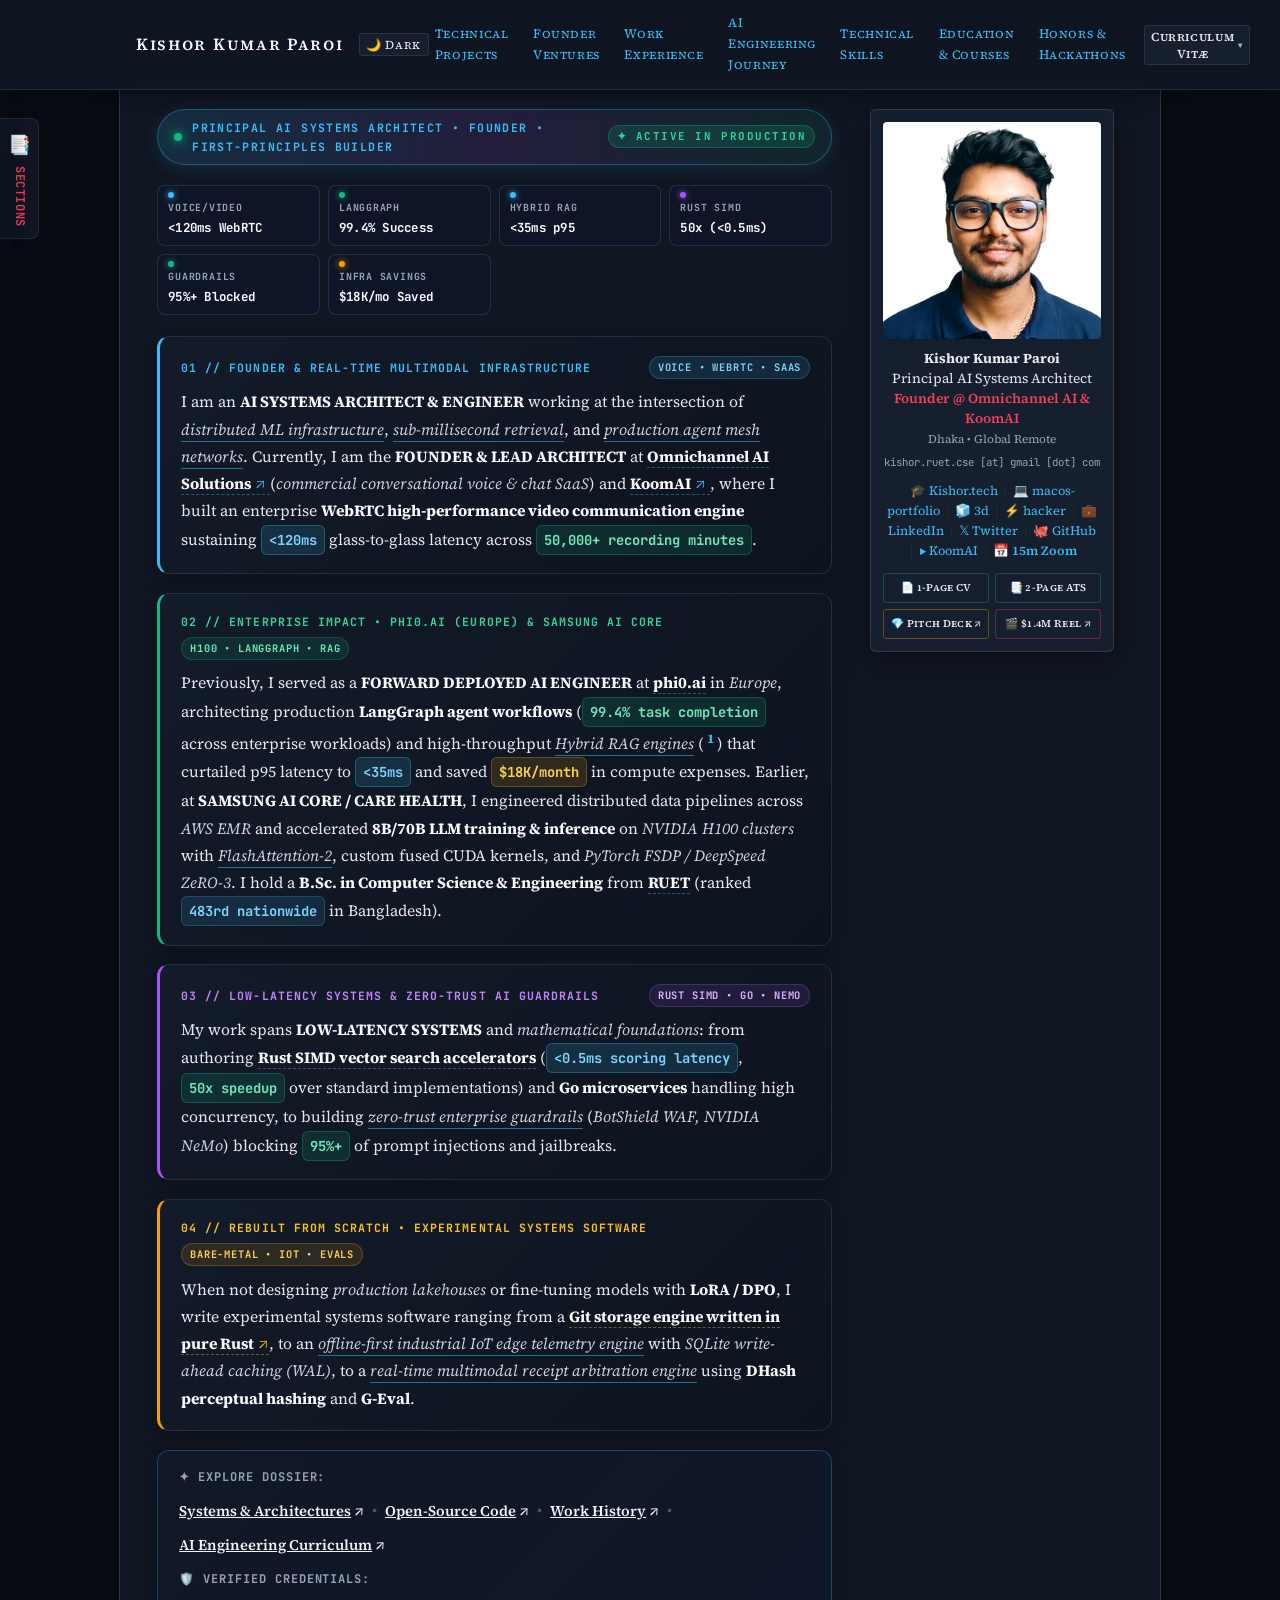
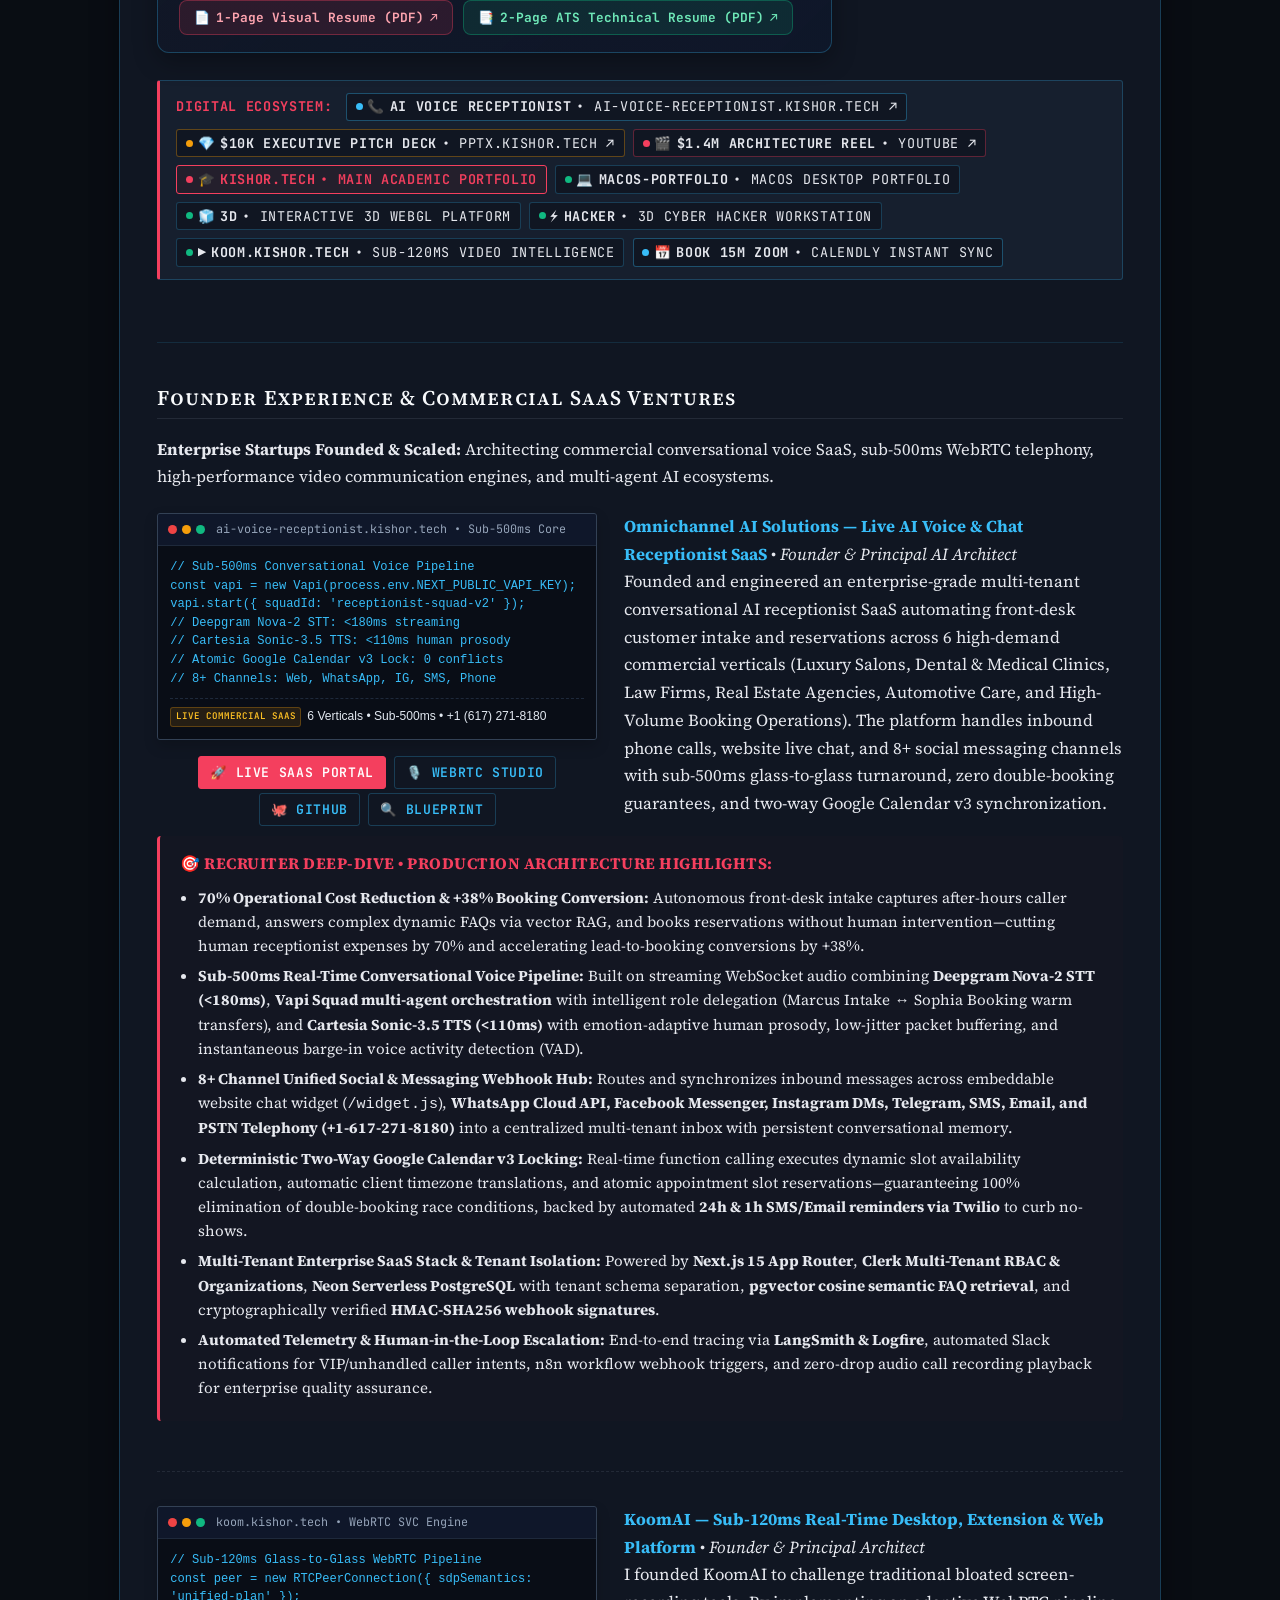
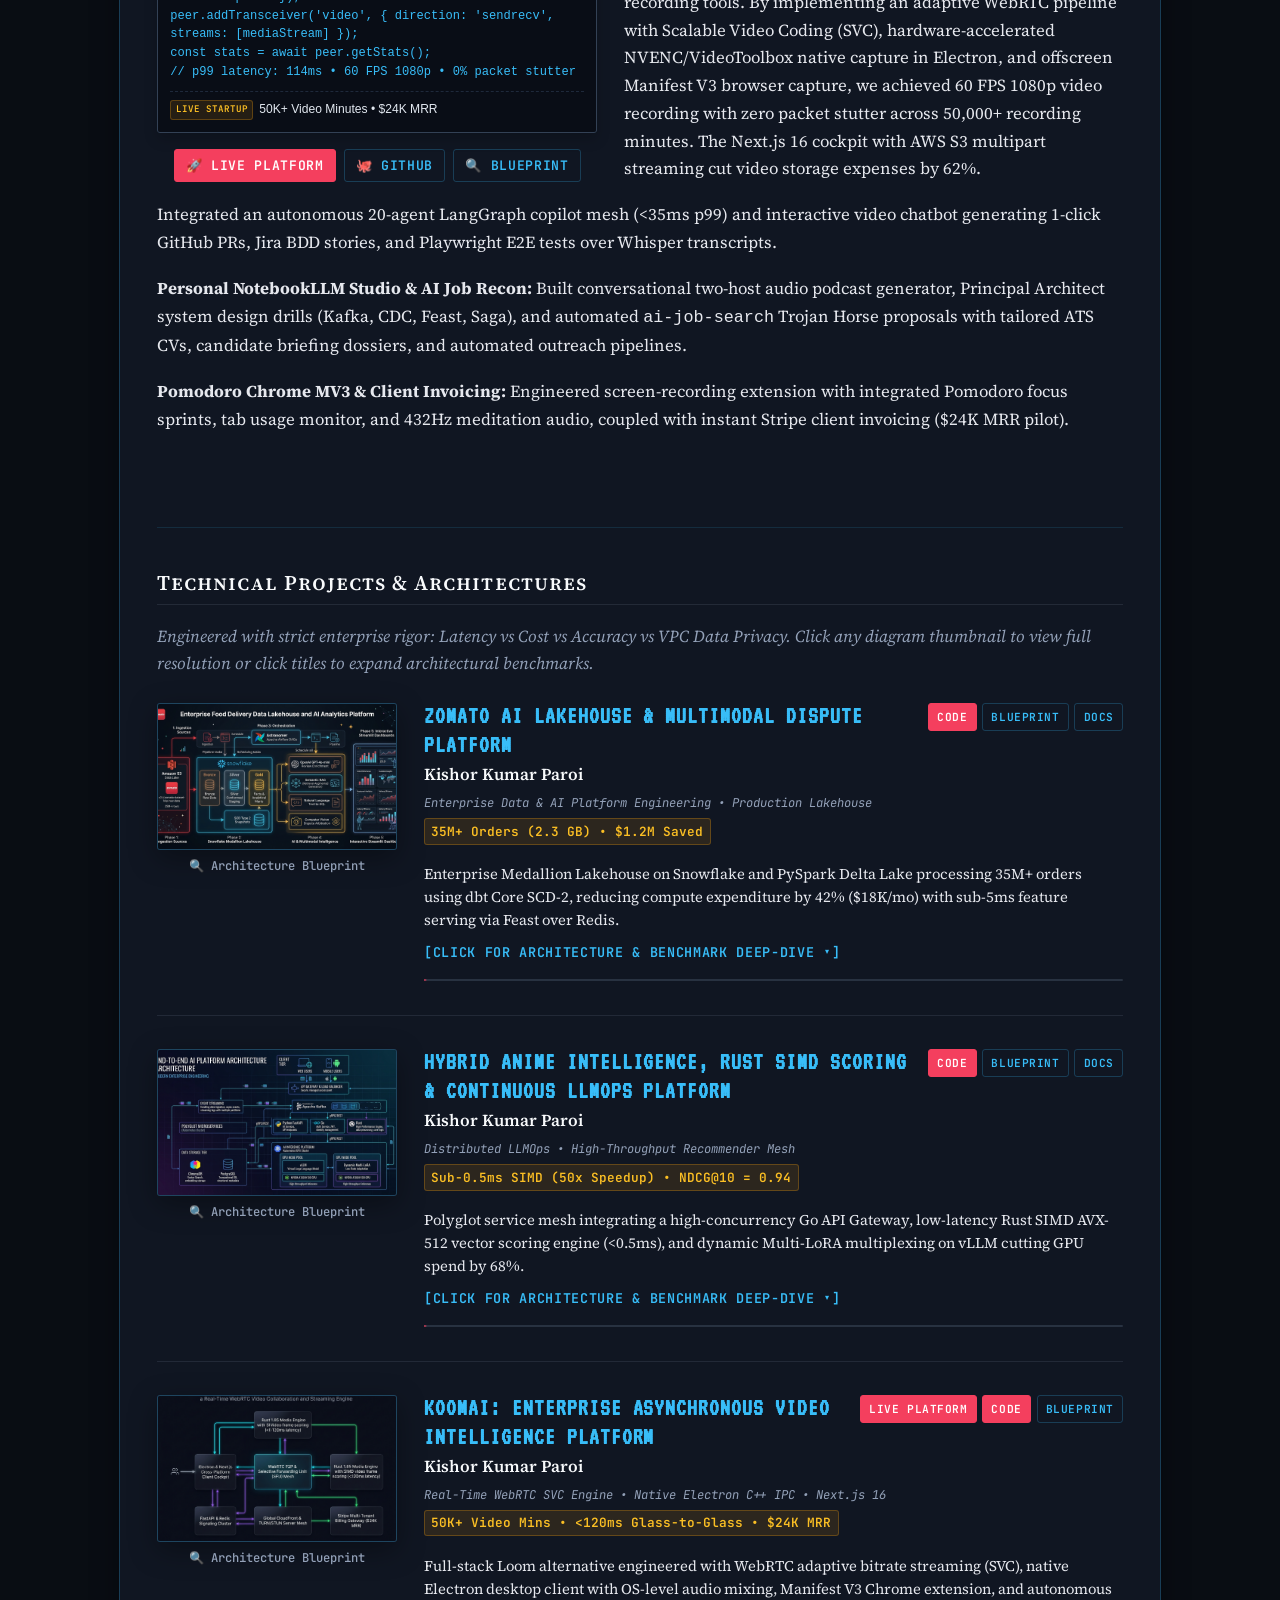
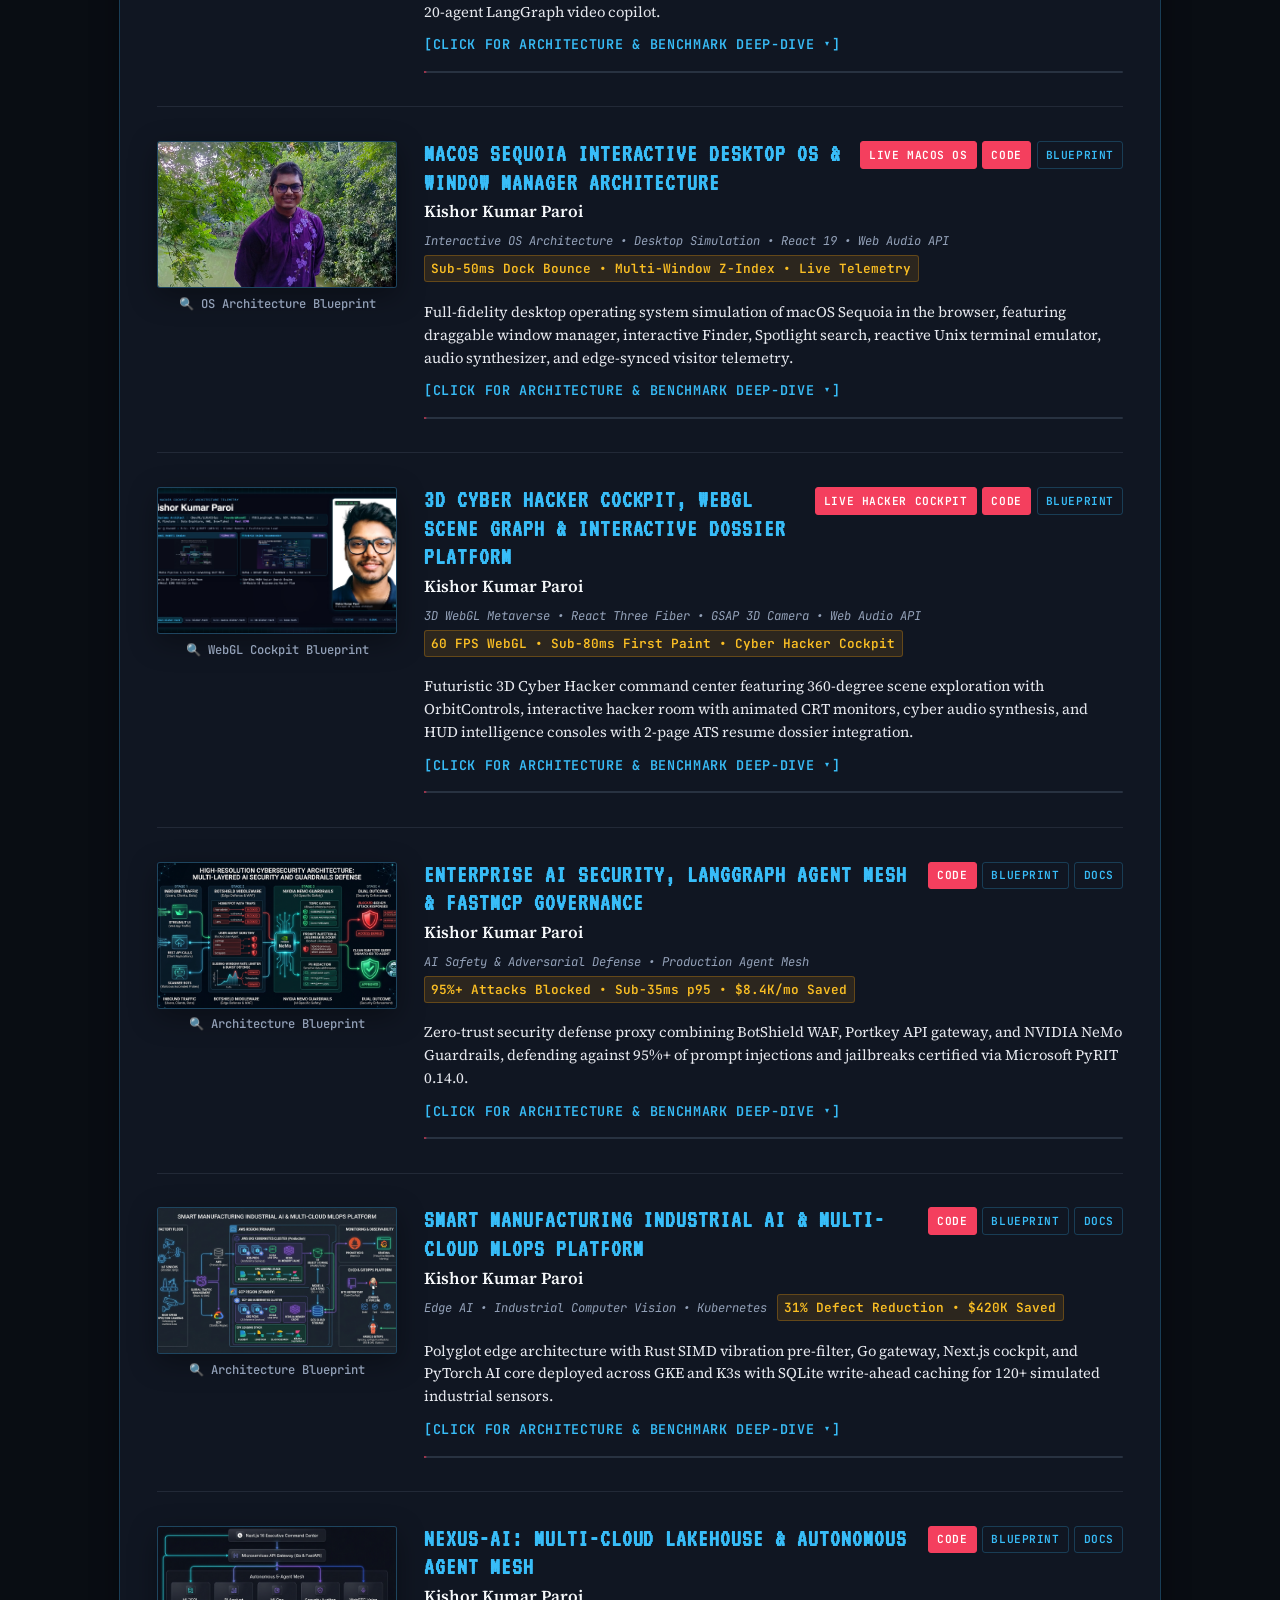
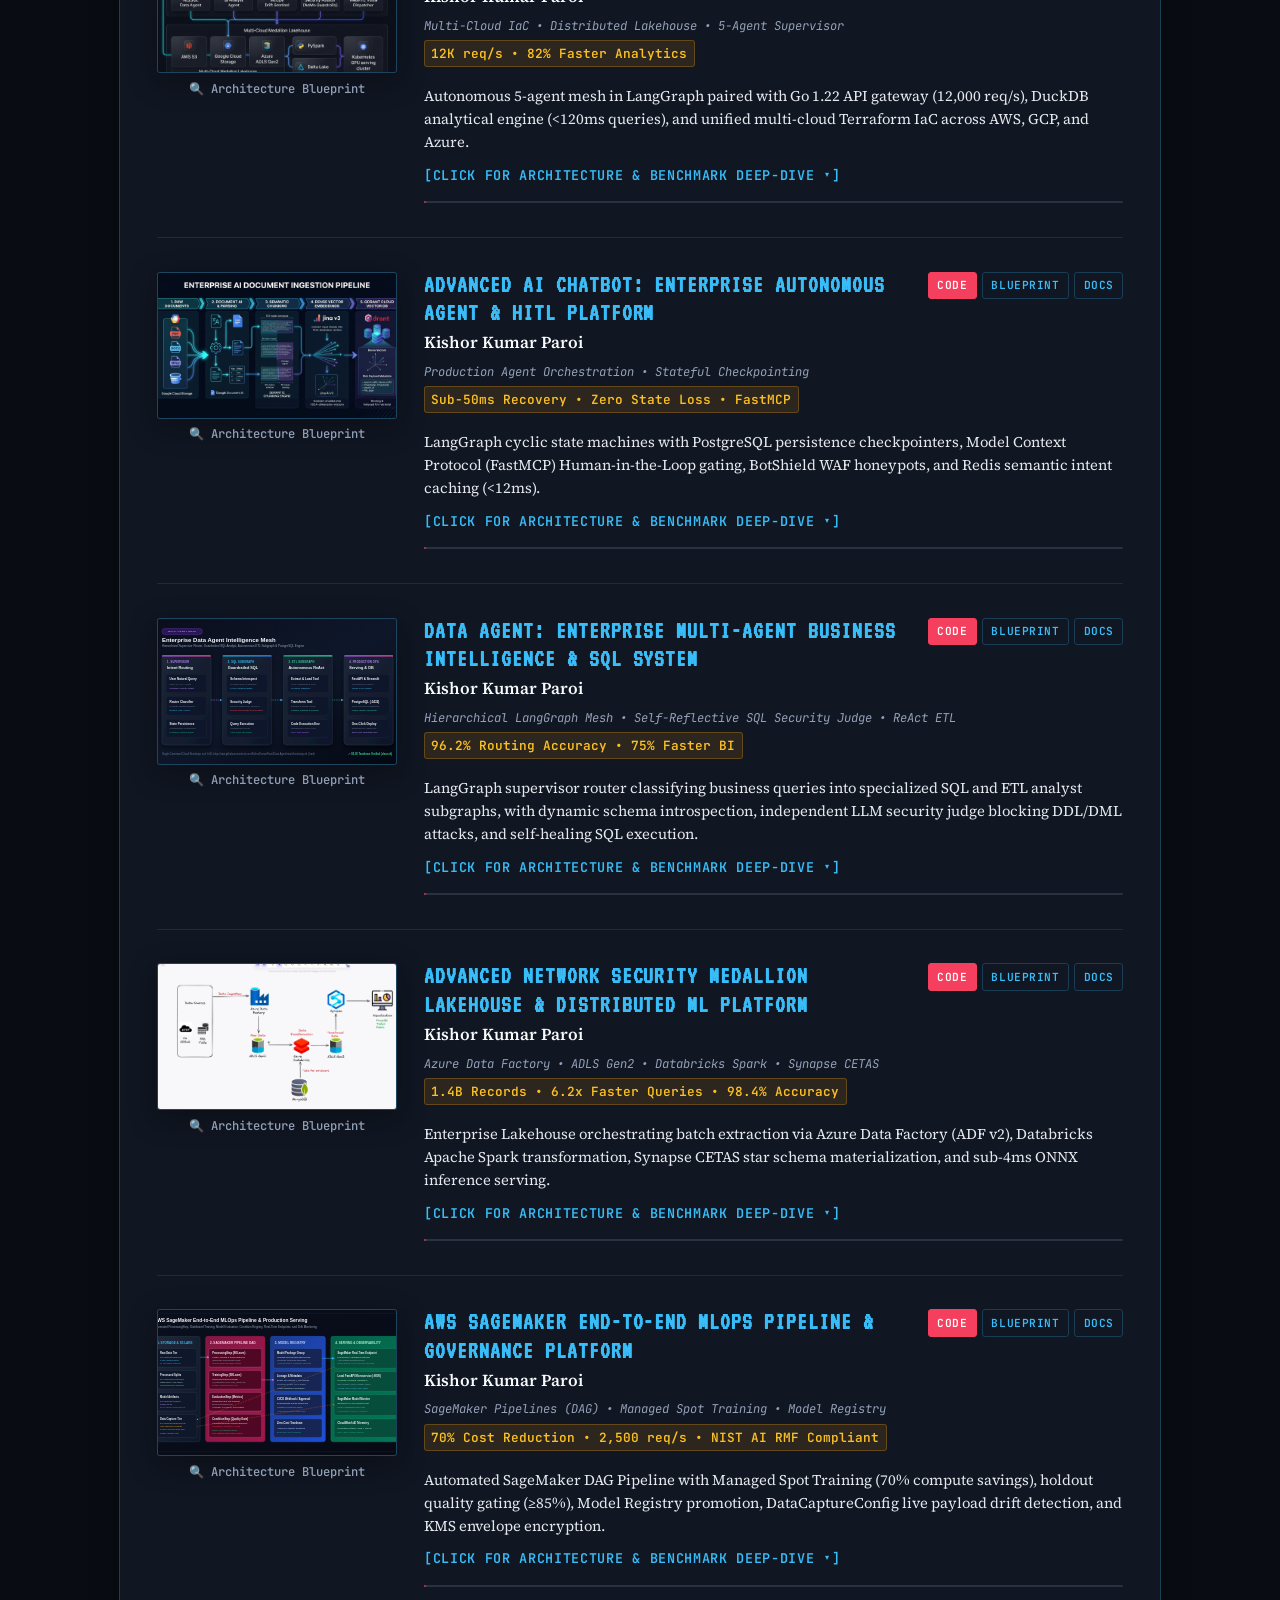
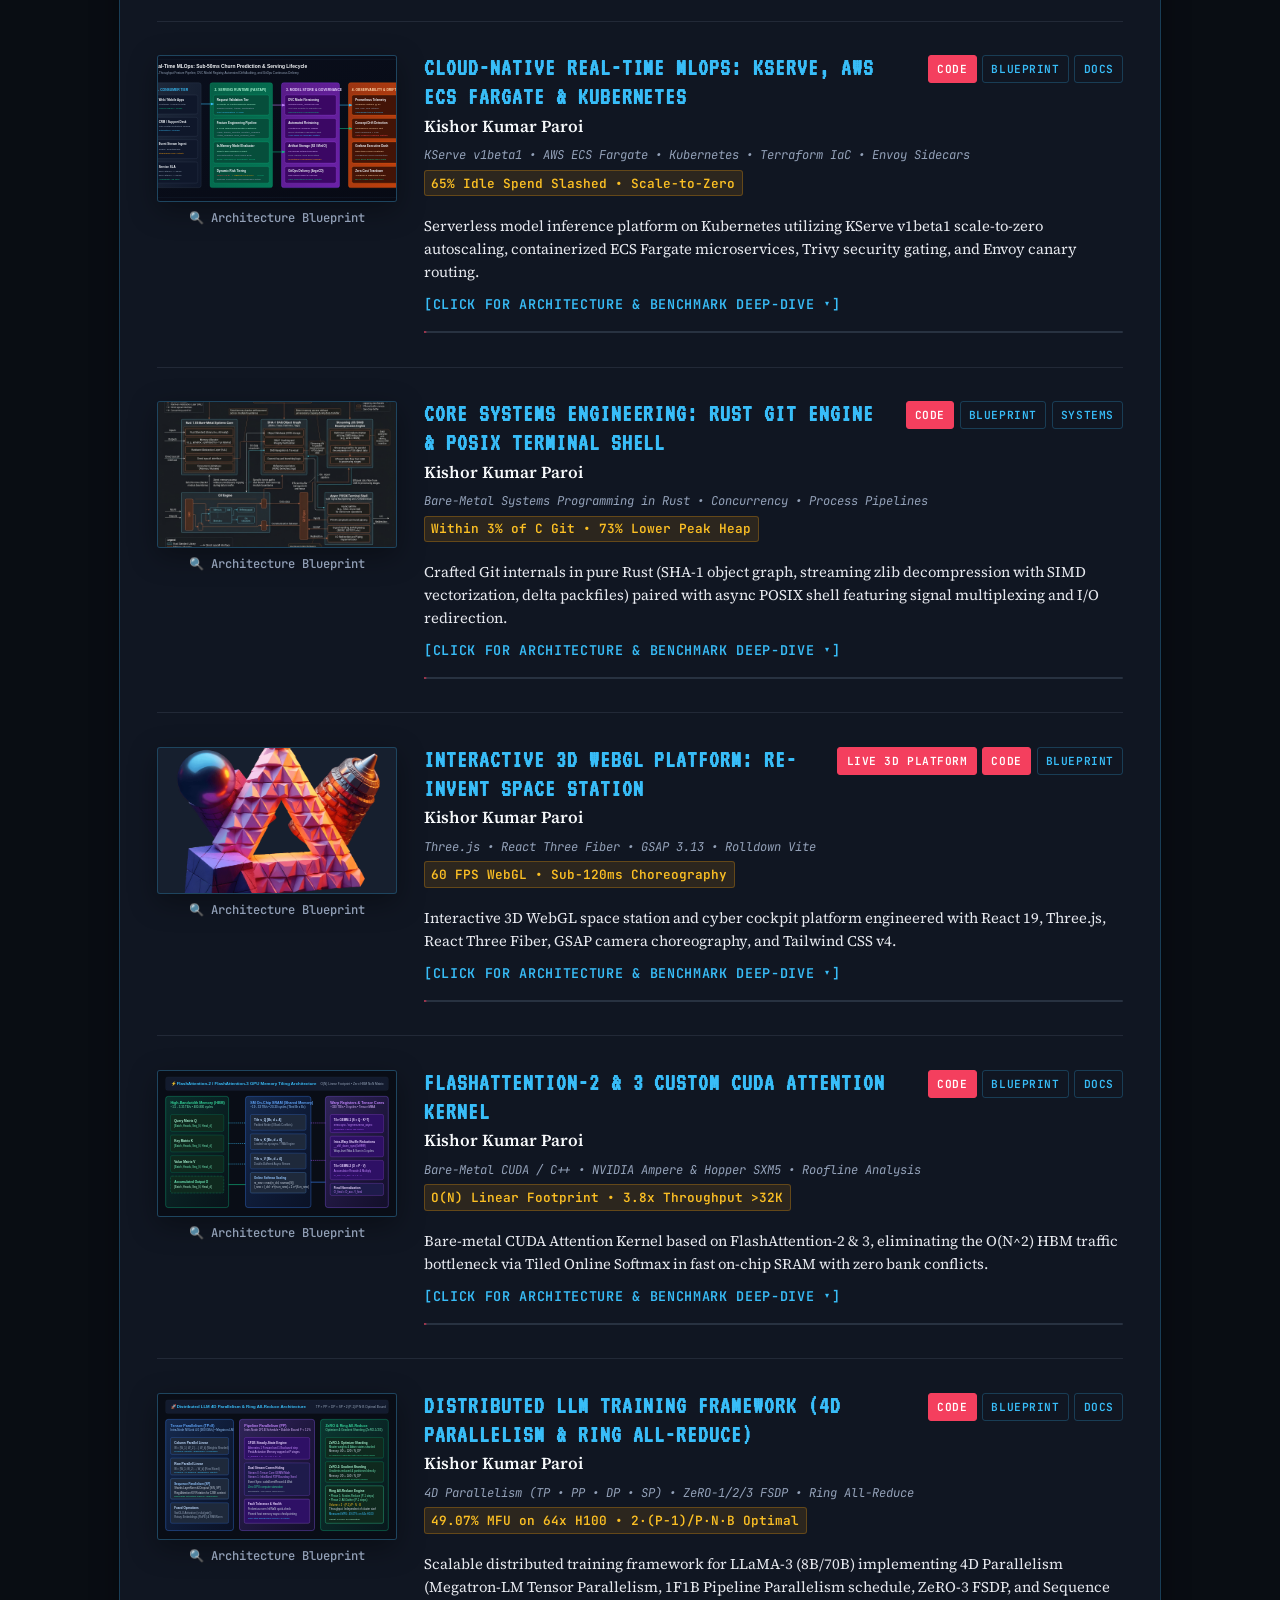
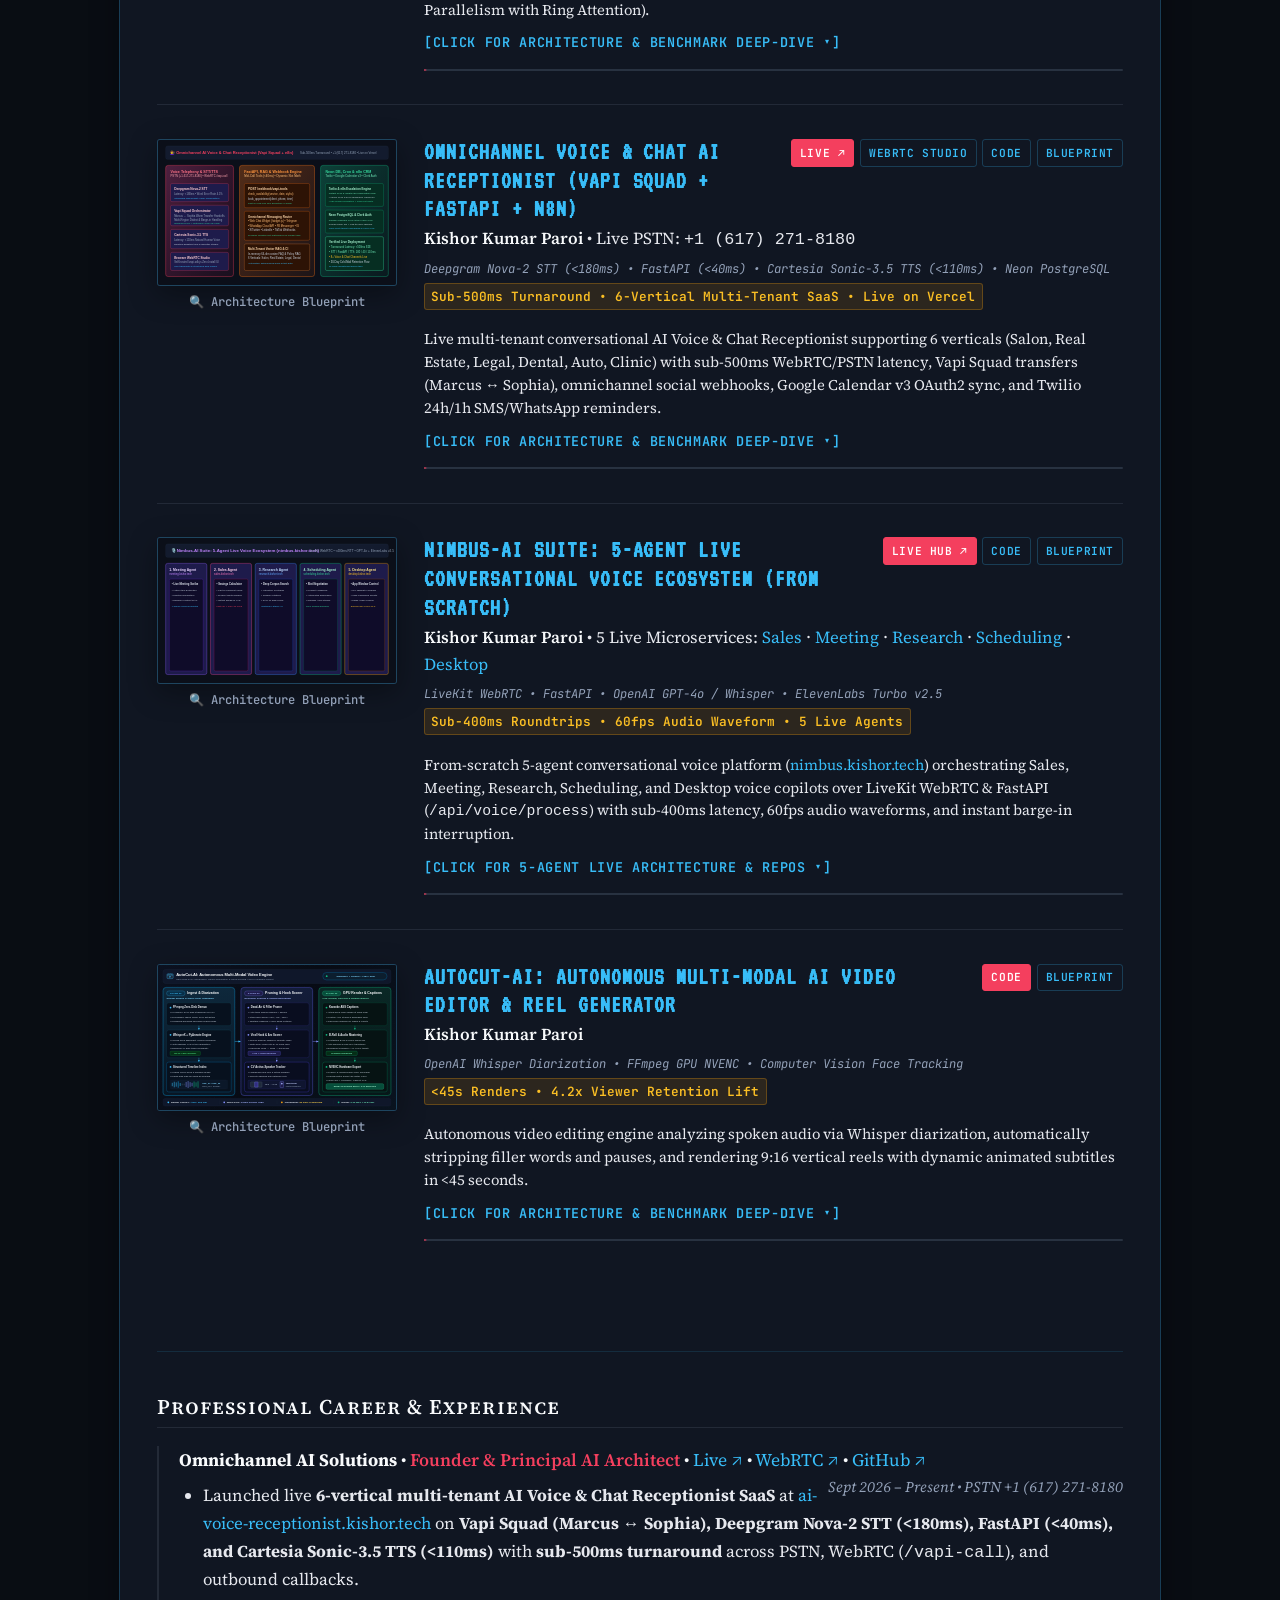
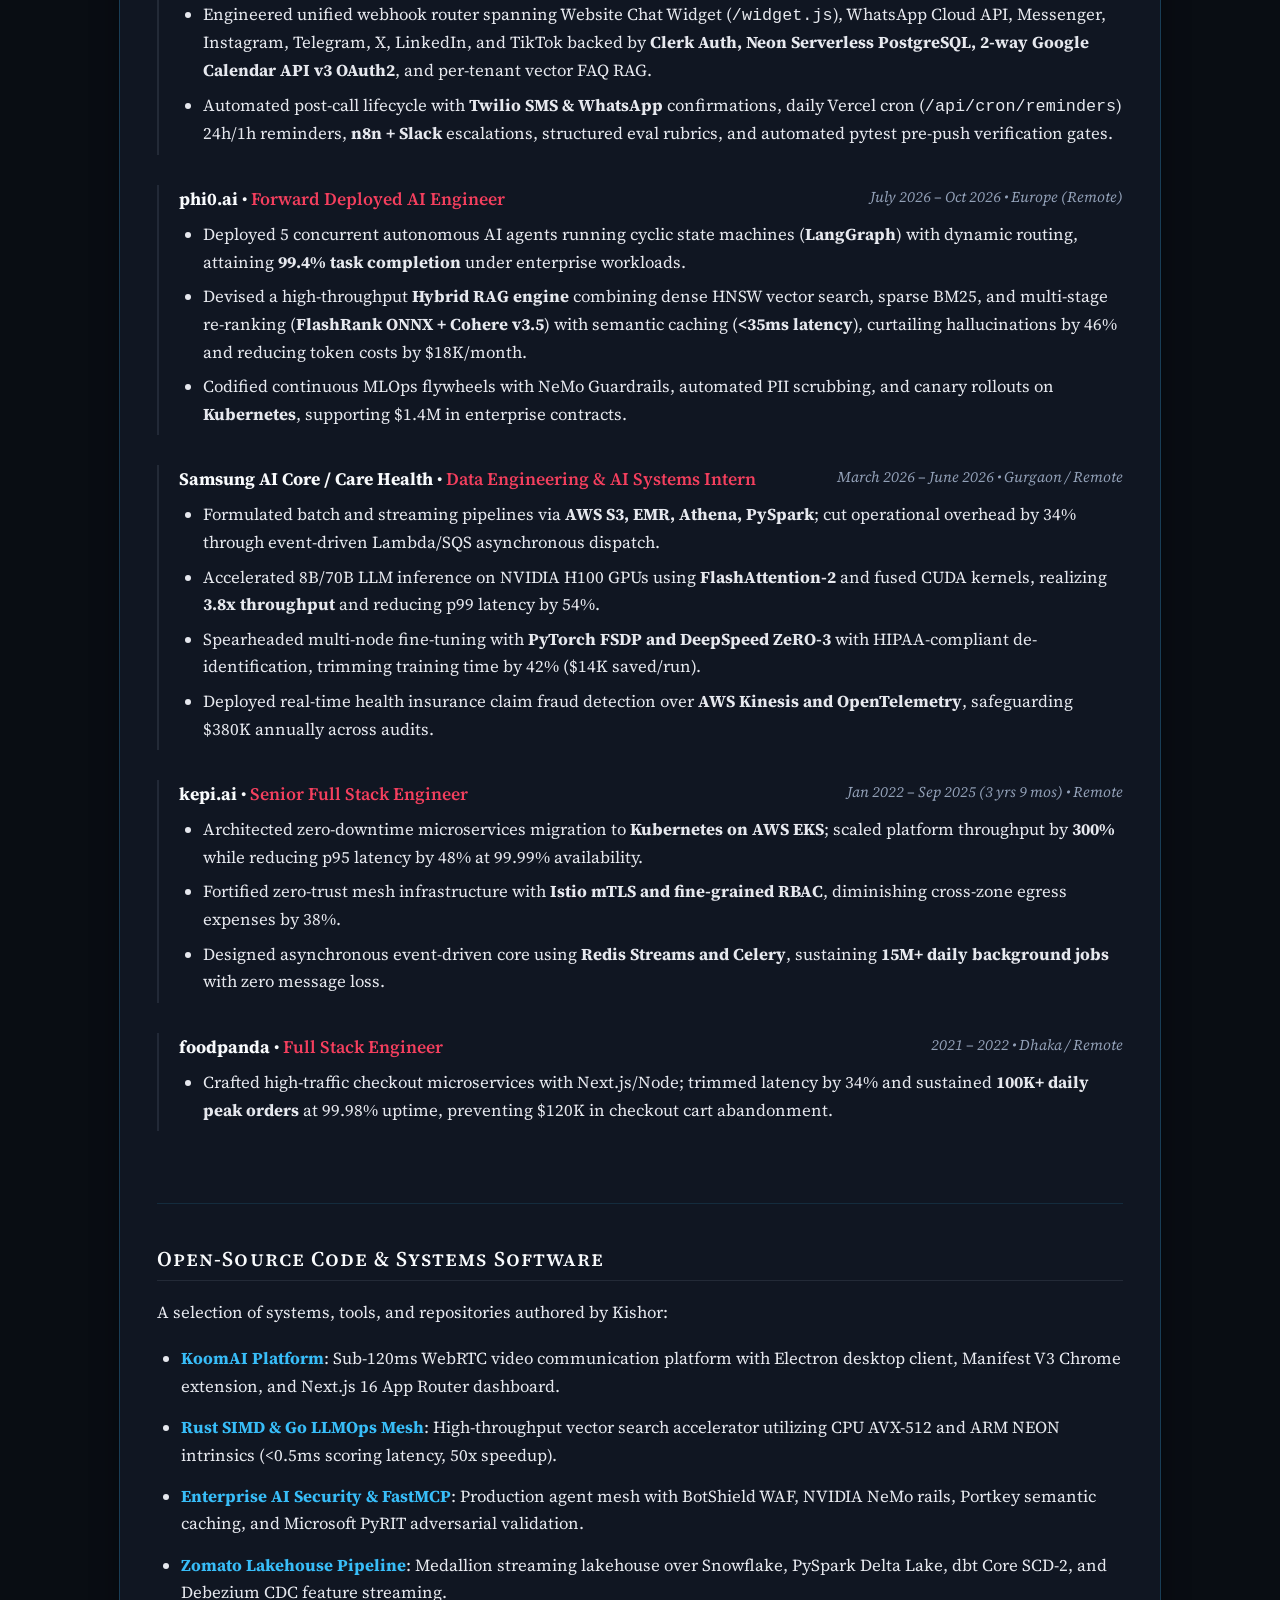
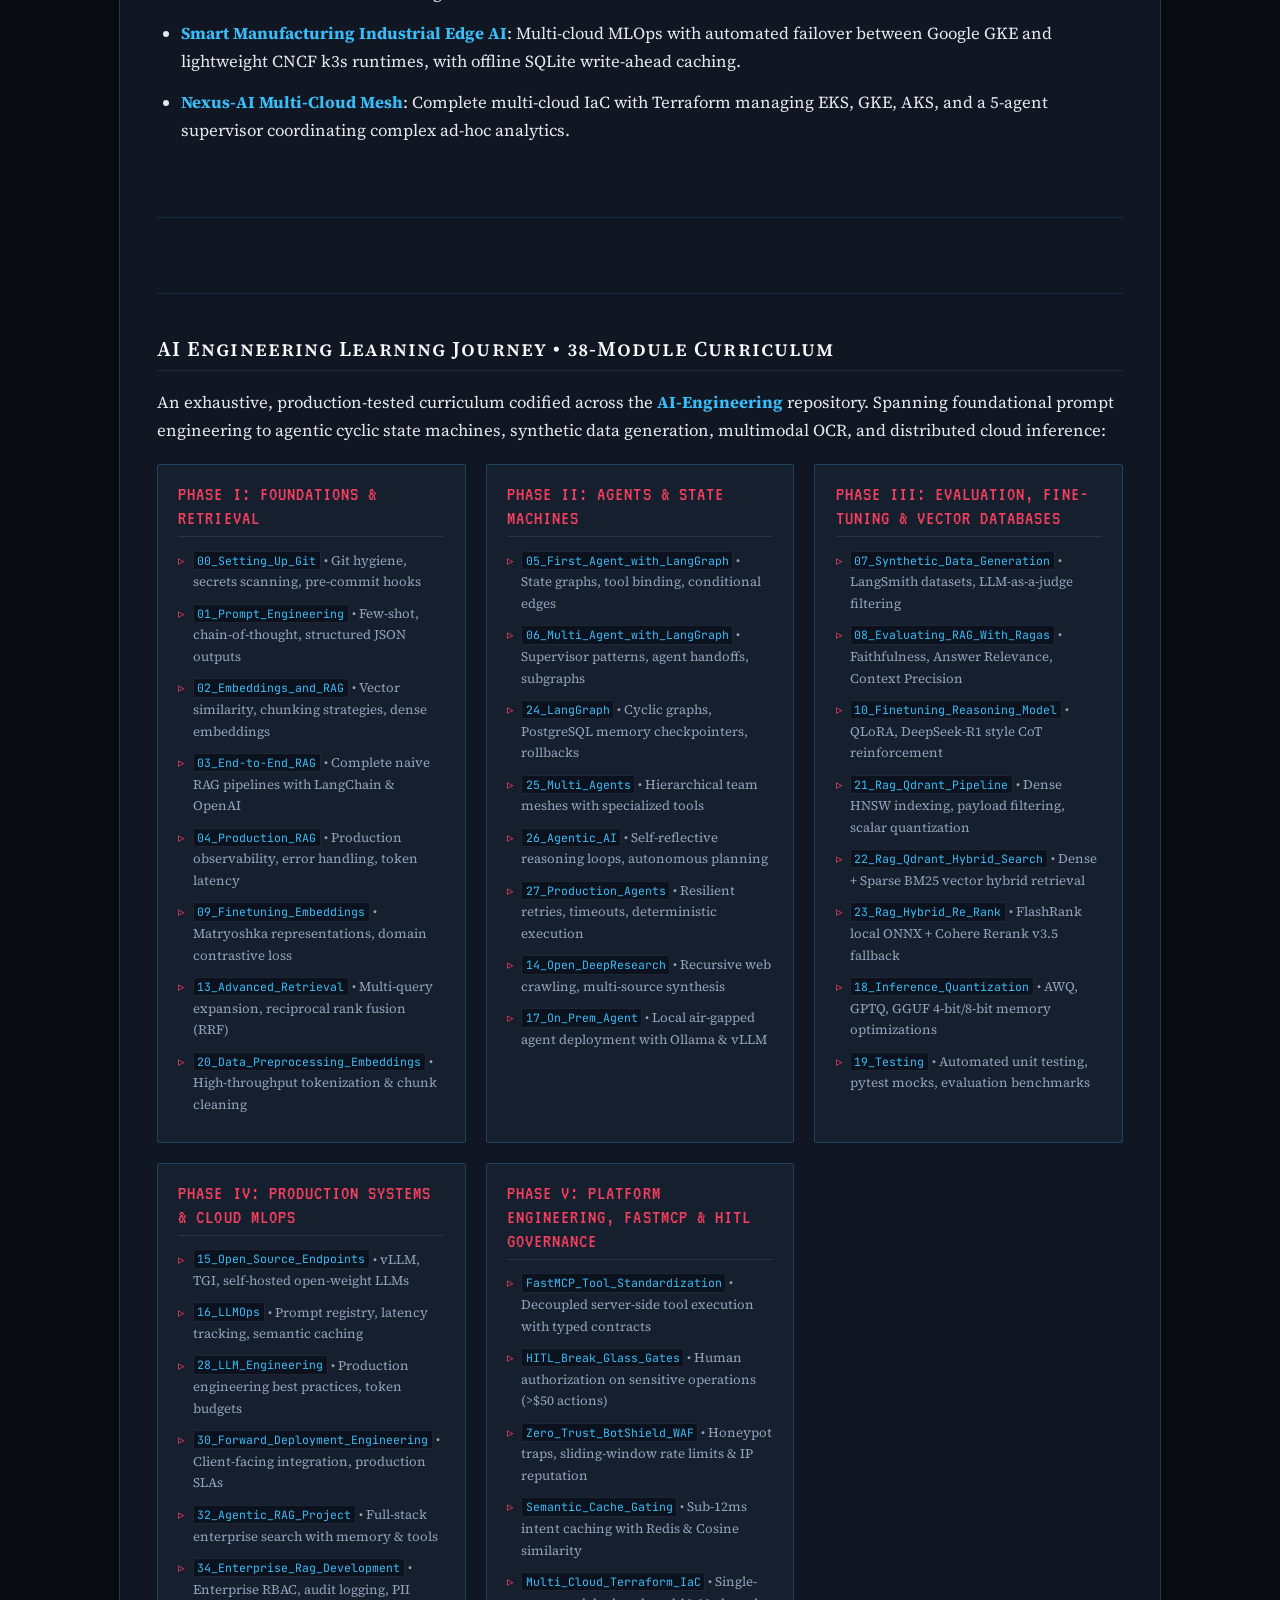
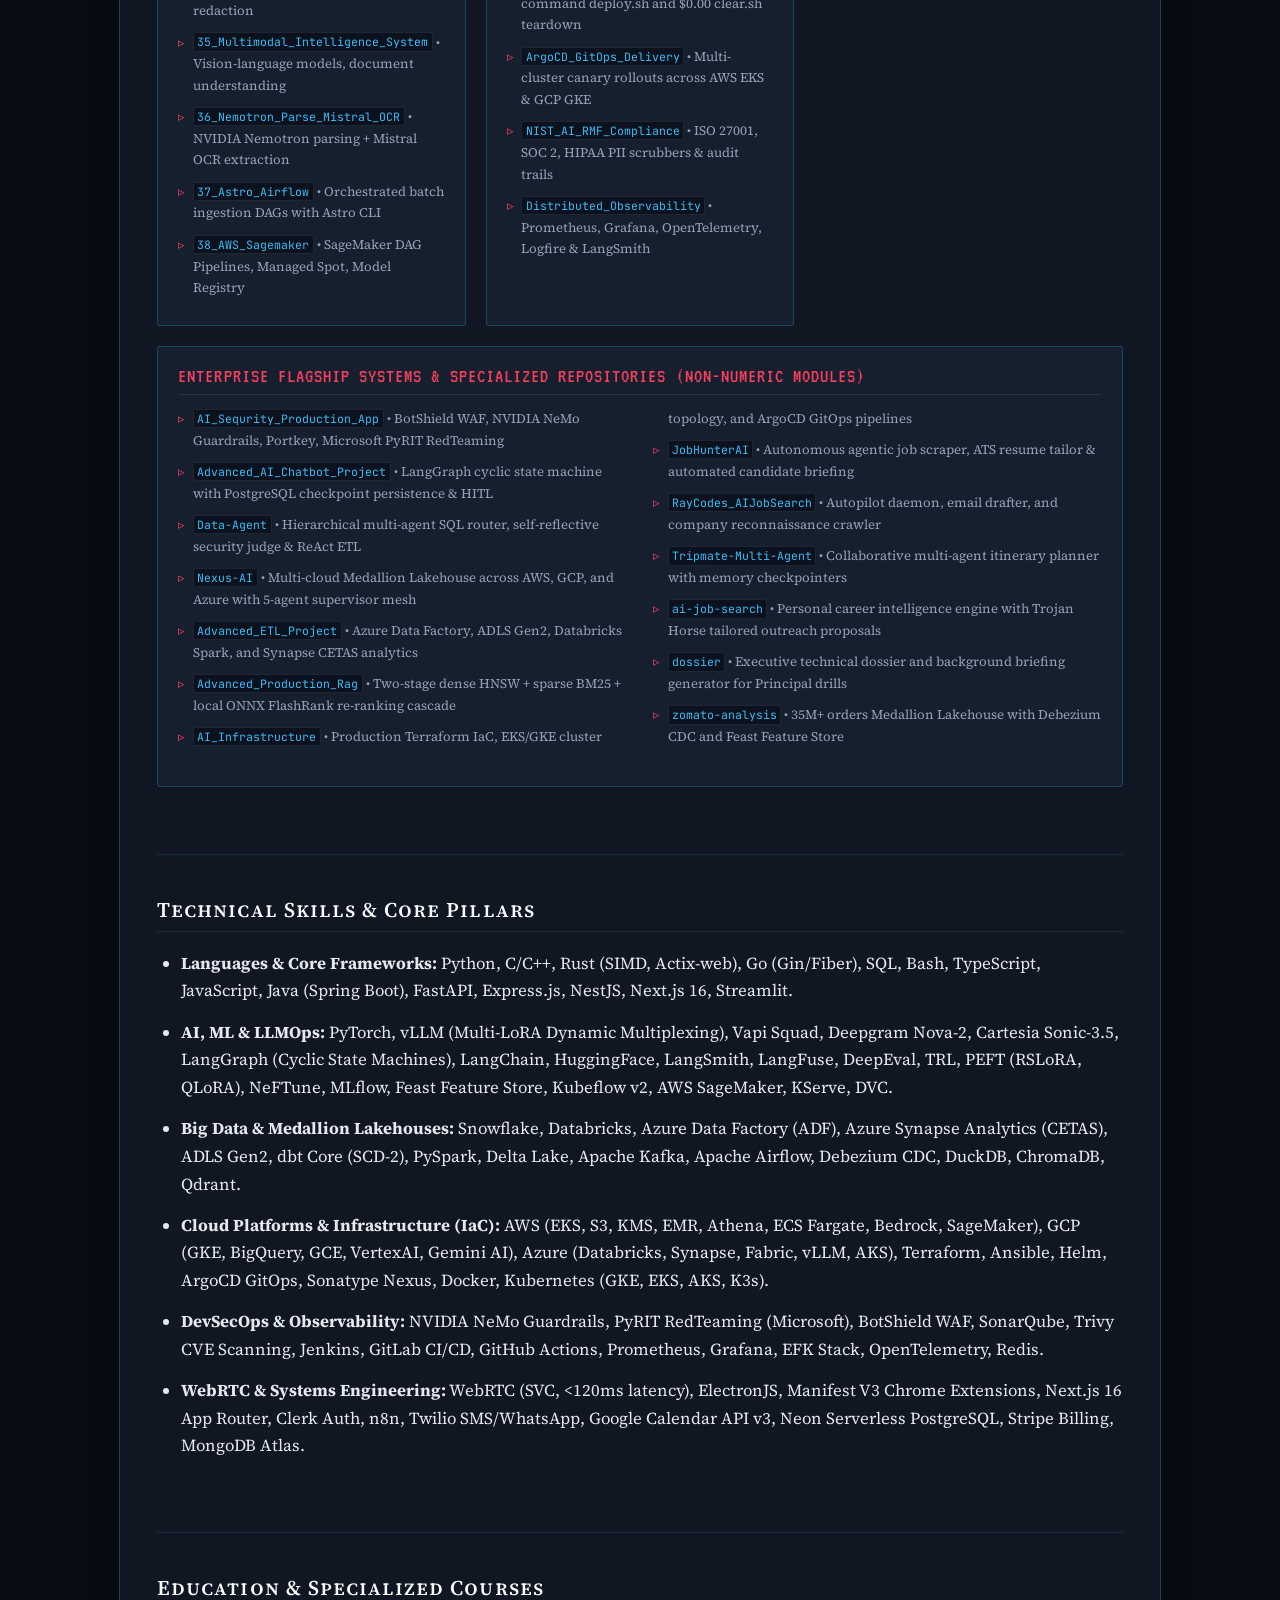
==== commit f46aa6a5: "feat(bio,sidebar): elevate executive lead bio with HUD telemetry chips, rich typography and calm sil" ====
--- a/index.html
+++ b/index.html
@@ -255,81 +255,149 @@
               <div class="bio-dossier">
                 <div class="bio-kicker-bar">
                   <span class="bio-kicker-dot"></span>
-                  <span>PRINCIPAL AI SYSTEMS ARCHITECT &bull; FOUNDER &bull; FIRST-PRINCIPLES BUILDER</span>
+                  <span class="bio-kicker-title">PRINCIPAL AI SYSTEMS ARCHITECT &bull; FOUNDER &bull; FIRST-PRINCIPLES BUILDER</span>
+                  <span class="bio-kicker-status">✦ ACTIVE IN PRODUCTION</span>
+                </div>
+
+                <!-- Instant Executive Telemetry HUD Strip -->
+                <div class="bio-hud-strip">
+                  <div class="bio-hud-chip" title="Enterprise WebRTC Glass-to-Glass Latency">
+                    <span class="hud-dot hud-dot-cyan"></span>
+                    <span class="hud-label">VOICE/VIDEO</span>
+                    <span class="hud-val">&lt;120ms WebRTC</span>
+                  </div>
+                  <div class="bio-hud-chip" title="LangGraph Enterprise Task Completion">
+                    <span class="hud-dot hud-dot-emerald"></span>
+                    <span class="hud-label">LANGGRAPH</span>
+                    <span class="hud-val">99.4% Success</span>
+                  </div>
+                  <div class="bio-hud-chip" title="Hybrid RAG p95 Latency">
+                    <span class="hud-dot hud-dot-cyan"></span>
+                    <span class="hud-label">HYBRID RAG</span>
+                    <span class="hud-val">&lt;35ms p95</span>
+                  </div>
+                  <div class="bio-hud-chip" title="Rust SIMD Vector Scoring Speedup">
+                    <span class="hud-dot hud-dot-purple"></span>
+                    <span class="hud-label">RUST SIMD</span>
+                    <span class="hud-val">50x (&lt;0.5ms)</span>
+                  </div>
+                  <div class="bio-hud-chip" title="Zero-Trust Guardrail Blocking Rate">
+                    <span class="hud-dot hud-dot-emerald"></span>
+                    <span class="hud-label">GUARDRAILS</span>
+                    <span class="hud-val">95%+ Blocked</span>
+                  </div>
+                  <div class="bio-hud-chip" title="Monthly Cloud Compute Cost Reduction">
+                    <span class="hud-dot hud-dot-amber"></span>
+                    <span class="hud-label">INFRA SAVINGS</span>
+                    <span class="hud-val">$18K/mo Saved</span>
+                  </div>
                 </div>
 
                 <!-- Beat 01: Founder & Real-Time Voice/Video -->
-                <div class="bio-beat-card">
-                  <span class="bio-eyebrow bio-eyebrow-cyan">01 // FOUNDER &amp; REAL-TIME VOICE + VIDEO INFRASTRUCTURE</span>
+                <div class="bio-beat-card bio-card-voice">
+                  <div class="bio-card-header">
+                    <span class="bio-eyebrow bio-eyebrow-cyan">01 // FOUNDER &amp; REAL-TIME MULTIMODAL INFRASTRUCTURE</span>
+                    <span class="bio-badge bio-badge-cyan">VOICE &bull; WEBRTC &bull; SAAS</span>
+                  </div>
                   <p>
-                    I am an <strong>AI Systems Architect &amp; Engineer</strong> working at the intersection of
-                    <u class="bio-u"><em>distributed ML infrastructure</em></u>, <u class="bio-u"><em>sub-millisecond retrieval</em></u>, and
+                    I am an <strong>AI SYSTEMS ARCHITECT &amp; ENGINEER</strong> working at the intersection of
+                    <u class="bio-u"><em>distributed ML infrastructure</em></u>,
+                    <u class="bio-u"><em>sub-millisecond retrieval</em></u>, and
                     <u class="bio-u"><em>production agent mesh networks</em></u>.
                     Currently, I am the <strong>FOUNDER &amp; LEAD ARCHITECT</strong> at
-                    <a href="https://ai-voice-receptionist.kishor.tech/" target="_blank" rel="noopener"><strong>Omnichannel AI Solutions</strong> ↗</a>
+                    <a href="https://ai-voice-receptionist.kishor.tech/" target="_blank" rel="noopener" class="bio-link bio-link-cyan">
+                      <strong>Omnichannel AI Solutions</strong> ↗
+                    </a>
                     (<em>commercial conversational voice &amp; chat SaaS</em>) and
-                    <a href="https://koom.kishor.tech/" target="_blank" rel="noopener"><strong>KoomAI</strong> ↗</a>,
-                    where I built an enterprise WebRTC high-performance video communication engine sustaining
-                    <span class="bio-metric">&lt;120ms</span> glass-to-glass latency across
+                    <a href="https://koom.kishor.tech/" target="_blank" rel="noopener" class="bio-link bio-link-cyan">
+                      <strong>KoomAI</strong> ↗
+                    </a>,
+                    where I built an enterprise <strong>WebRTC high-performance video communication engine</strong> sustaining
+                    <span class="bio-metric bio-metric-cyan">&lt;120ms</span> glass-to-glass latency across
                     <span class="bio-metric bio-metric-emerald">50,000+ recording minutes</span>.
                   </p>
                 </div>
 
                 <!-- Beat 02: Enterprise Impact (phi0.ai & Samsung) -->
-                <div class="bio-beat-card">
-                  <span class="bio-eyebrow bio-eyebrow-emerald">02 // ENTERPRISE IMPACT &bull; PHI0.AI (EUROPE) &amp; SAMSUNG AI CORE</span>
+                <div class="bio-beat-card bio-card-enterprise">
+                  <div class="bio-card-header">
+                    <span class="bio-eyebrow bio-eyebrow-emerald">02 // ENTERPRISE IMPACT &bull; PHI0.AI (EUROPE) &amp; SAMSUNG AI CORE</span>
+                    <span class="bio-badge bio-badge-emerald">H100 &bull; LANGGRAPH &bull; RAG</span>
+                  </div>
                   <p>
-                    Previously, I served as a <strong>Forward Deployed AI Engineer</strong> at
-                    <a href="#experience"><strong>phi0.ai</strong></a> in <em>Europe</em>, architecting production
-                    <strong>LangGraph agent workflows</strong> (<span class="bio-metric bio-metric-emerald">99.4% task completion</span> across enterprise workloads)
-                    and high-throughput <u class="bio-u">Hybrid RAG engines</u>
-                    (<sup><a href="#rag-footnote" id="ref-rag">1</a></sup>)
-                    that curtailed p95 latency to <span class="bio-metric">&lt;35ms</span> and saved
+                    Previously, I served as a <strong>FORWARD DEPLOYED AI ENGINEER</strong> at
+                    <a href="#experience" class="bio-link bio-link-emerald"><strong>phi0.ai</strong></a> in <em>Europe</em>, architecting production
+                    <strong>LangGraph agent workflows</strong>
+                    (<span class="bio-metric bio-metric-emerald">99.4% task completion</span> across enterprise workloads)
+                    and high-throughput <u class="bio-u"><em>Hybrid RAG engines</em></u>
+                    (<sup><a href="#rag-footnote" id="ref-rag" class="bio-footnote">1</a></sup>)
+                    that curtailed p95 latency to <span class="bio-metric bio-metric-cyan">&lt;35ms</span> and saved
                     <span class="bio-metric bio-metric-amber">$18K/month</span> in compute expenses.
                     Earlier, at <strong>SAMSUNG AI CORE / CARE HEALTH</strong>, I engineered distributed data pipelines across <em>AWS EMR</em> and accelerated
                     <strong>8B/70B LLM training &amp; inference</strong> on <em>NVIDIA H100 clusters</em> with
-                    <u class="bio-u">FlashAttention-2</u>, custom fused CUDA kernels, and PyTorch FSDP / DeepSpeed ZeRO-3.
+                    <u class="bio-u"><em>FlashAttention-2</em></u>, custom fused CUDA kernels, and <em>PyTorch FSDP / DeepSpeed ZeRO-3</em>.
                     I hold a <strong>B.Sc. in Computer Science &amp; Engineering</strong> from
-                    <a href="#education"><strong>RUET</strong></a> (ranked <span class="bio-metric">483rd nationwide</span> in Bangladesh).
+                    <a href="#education" class="bio-link"><strong>RUET</strong></a> (ranked <span class="bio-metric">483rd nationwide</span> in Bangladesh).
                   </p>
                 </div>
 
                 <!-- Beat 03: Low-Latency Systems & Zero-Trust Security -->
-                <div class="bio-beat-card">
-                  <span class="bio-eyebrow bio-eyebrow-violet">03 // LOW-LATENCY SYSTEMS &amp; ZERO-TRUST AI GUARDRAILS</span>
+                <div class="bio-beat-card bio-card-systems">
+                  <div class="bio-card-header">
+                    <span class="bio-eyebrow bio-eyebrow-violet">03 // LOW-LATENCY SYSTEMS &amp; ZERO-TRUST AI GUARDRAILS</span>
+                    <span class="bio-badge bio-badge-violet">RUST SIMD &bull; GO &bull; NEMO</span>
+                  </div>
                   <p>
-                    My work spans <strong>low-latency systems</strong> and <em>mathematical foundations</em>: from authoring
-                    <a href="#projects"><strong>Rust SIMD vector search accelerators</strong></a>
-                    (<span class="bio-metric">&lt;0.5ms scoring latency</span>, <span class="bio-metric bio-metric-emerald">50x speedup</span> over standard implementations)
+                    My work spans <strong>LOW-LATENCY SYSTEMS</strong> and <em>mathematical foundations</em>: from authoring
+                    <a href="#projects" class="bio-link bio-link-violet"><strong>Rust SIMD vector search accelerators</strong></a>
+                    (<span class="bio-metric bio-metric-cyan">&lt;0.5ms scoring latency</span>,
+                    <span class="bio-metric bio-metric-emerald">50x speedup</span> over standard implementations)
                     and <strong>Go microservices</strong> handling high concurrency, to building
-                    <u class="bio-u">zero-trust enterprise guardrails</u> (<em>BotShield WAF, NVIDIA NeMo</em>) blocking
+                    <u class="bio-u"><em>zero-trust enterprise guardrails</em></u>
+                    (<em>BotShield WAF, NVIDIA NeMo</em>) blocking
                     <span class="bio-metric bio-metric-emerald">95%+</span> of prompt injections and jailbreaks.
                   </p>
                 </div>
 
                 <!-- Beat 04: Experimental Systems From Scratch -->
-                <div class="bio-beat-card">
-                  <span class="bio-eyebrow bio-eyebrow-amber">04 // REBUILT FROM SCRATCH &bull; EXPERIMENTAL SYSTEMS SOFTWARE</span>
+                <div class="bio-beat-card bio-card-scratch">
+                  <div class="bio-card-header">
+                    <span class="bio-eyebrow bio-eyebrow-amber">04 // REBUILT FROM SCRATCH &bull; EXPERIMENTAL SYSTEMS SOFTWARE</span>
+                    <span class="bio-badge bio-badge-amber">BARE-METAL &bull; IOT &bull; EVALS</span>
+                  </div>
                   <p>
                     When not designing <em>production lakehouses</em> or fine-tuning models with <strong>LoRA / DPO</strong>, I write experimental systems software ranging from
-                    a <a href="https://github.com/KishorKumarParoi" target="_blank" rel="noopener"><strong>Git storage engine written in pure Rust</strong> ↗</a>,
-                    to an <u class="bio-u">offline-first industrial IoT edge telemetry engine</u> with <em>SQLite write-ahead caching</em>,
-                    to a <u class="bio-u">real-time multimodal receipt arbitration engine</u> using <strong>DHash perceptual hashing</strong> and <strong>G-Eval</strong>.
+                    a <a href="https://github.com/KishorKumarParoi/codecrafters-git-rust" target="_blank" rel="noopener" class="bio-link bio-link-amber"><strong>Git storage engine written in pure Rust</strong> ↗</a>,
+                    to an <u class="bio-u"><em>offline-first industrial IoT edge telemetry engine</em></u> with <em>SQLite write-ahead caching (WAL)</em>,
+                    to a <u class="bio-u"><em>real-time multimodal receipt arbitration engine</em></u> using <strong>DHash perceptual hashing</strong> and <strong>G-Eval</strong>.
                   </p>
                 </div>
 
                 <!-- Quick Navigation & Verified Credentials -->
                 <div class="bio-nav-strip">
-                  <strong>EXPLORE DOSSIER:</strong>
-                  <a href="#projects"><u>Systems &amp; Architectures</u></a> &bull;
-                  <a href="#code"><u>Open-Source Code</u></a> &bull;
-                  <a href="#experience"><u>Work History</u></a> &bull;
-                  <a href="#journey"><u>AI Engineering Curriculum</u></a>
-                  <br>
-                  <strong>VERIFIED CREDENTIALS:</strong>
-                  <a href="resume.pdf?v=20261111-2" target="_blank" rel="noopener" style="font-weight: 700; color: var(--accent-burgundy);">📄 1-Page Visual Resume (PDF) ↗</a>
-                  &bull;
-                  <a href="resume_single_column.pdf?v=20261111-2" target="_blank" rel="noopener" style="font-weight: 700; color: var(--accent-link);">📑 2-Page ATS Resume (PDF) ↗</a>
+                  <div class="bio-nav-row">
+                    <span class="bio-nav-label">✦ EXPLORE DOSSIER:</span>
+                    <div class="bio-nav-links">
+                      <a href="#projects" class="bio-nav-item"><u>Systems &amp; Architectures</u> ↗</a>
+                      <span class="bio-nav-dot">&bull;</span>
+                      <a href="#code" class="bio-nav-item"><u>Open-Source Code</u> ↗</a>
+                      <span class="bio-nav-dot">&bull;</span>
+                      <a href="#experience" class="bio-nav-item"><u>Work History</u> ↗</a>
+                      <span class="bio-nav-dot">&bull;</span>
+                      <a href="#journey" class="bio-nav-item"><u>AI Engineering Curriculum</u> ↗</a>
+                    </div>
+                  </div>
+                  <div class="bio-cred-row">
+                    <span class="bio-cred-label">🛡️ VERIFIED CREDENTIALS:</span>
+                    <div class="bio-cred-buttons">
+                      <a href="resume.pdf?v=20261111-2" target="_blank" rel="noopener" class="bio-cred-btn bio-cred-pdf">
+                        📄 <strong>1-Page Visual Resume (PDF)</strong> ↗
+                      </a>
+                      <a href="resume_single_column.pdf?v=20261111-2" target="_blank" rel="noopener" class="bio-cred-btn bio-cred-ats">
+                        📑 <strong>2-Page ATS Technical Resume (PDF)</strong> ↗
+                      </a>
+                    </div>
+                  </div>
                 </div>
               </div>
               <!-- Live Digital Ecosystem Navigation -->
--- a/style.css
+++ b/style.css
@@ -521,7 +521,7 @@
   display: flex;
   align-items: flex-start;
   transform: translateX(-224px);
-  transition: transform 0.34s cubic-bezier(0.16, 1, 0.3, 1), box-shadow 0.34s ease;
+  transition: transform 0.54s cubic-bezier(0.16, 1, 0.3, 1), box-shadow 0.45s ease;
 }
 
 #leftnav.hover-drawer:hover {
@@ -542,6 +542,7 @@
   align-items: center;
   gap: 0.3em;
   user-select: none;
+  transition: all 0.45s cubic-bezier(0.16, 1, 0.3, 1);
 }
 
 .drawer-peek-tab .peek-icon {
@@ -551,67 +552,72 @@
 .drawer-peek-tab .peek-text {
   writing-mode: vertical-rl;
   text-orientation: mixed;
-  font-variant: small-caps;
-  font-size: 0.75em;
+  font-family: var(--font-mono);
+  font-size: 0.72em;
   font-weight: 700;
-  letter-spacing: 0.15em;
+  letter-spacing: 0.18em;
   color: var(--accent-burgundy);
 }
 
 .drawer-content {
   order: 1;
   width: 224px;
-  background: rgba(13, 19, 30, 0.92);
-  backdrop-filter: blur(14px);
-  -webkit-backdrop-filter: blur(14px);
-  border: 1px solid rgba(56, 189, 248, 0.18);
+  background: rgba(13, 19, 30, 0.94);
+  backdrop-filter: blur(18px);
+  -webkit-backdrop-filter: blur(18px);
+  border: 1px solid rgba(56, 189, 248, 0.22);
   border-left: none;
-  box-shadow: 6px 8px 28px rgba(0, 0, 0, 0.45), 0 0 18px rgba(56, 189, 248, 0.08);
-  padding: 0.75em 0.9em 0.9em 0.9em;
-  border-radius: 0 10px 10px 0;
-  font-variant: small-caps;
+  box-shadow: 6px 8px 32px rgba(0, 0, 0, 0.5), 0 0 24px rgba(56, 189, 248, 0.1);
+  padding: 0.85em 0.95em 0.95em 0.95em;
+  border-radius: 0 12px 12px 0;
+  font-family: var(--font-mono);
 }
 
 .leftnav-header {
   border-bottom: 1px dashed rgba(56, 189, 248, 0.25);
-  margin-bottom: 0.45em;
-  padding-bottom: 0.35em;
+  margin-bottom: 0.55em;
+  padding-bottom: 0.4em;
 }
 
 #leftnav .sub {
-  font-size: 0.66em;
+  font-family: var(--font-mono);
+  font-size: 0.68em;
   font-weight: 700;
   color: #38bdf8;
-  letter-spacing: 0.14em;
+  letter-spacing: 0.16em;
+  text-transform: uppercase;
   white-space: nowrap;
 }
 
 #leftnav a {
-  color: var(--text-main);
+  color: #94a3b8;
   text-decoration: none;
   display: block;
-  padding: 0.26em 0.45em;
-  font-size: 0.78em;
-  letter-spacing: 0.03em;
-  border-radius: 5px;
+  padding: 0.32em 0.55em;
+  font-family: var(--font-mono);
+  font-size: 0.76rem;
+  letter-spacing: 0.04em;
+  border-radius: 6px;
   border-left: 2px solid transparent;
   white-space: nowrap;
-  transition: all 0.22s cubic-bezier(0.16, 1, 0.3, 1);
+  transition: all 0.42s cubic-bezier(0.16, 1, 0.3, 1);
 }
 
 #leftnav a:hover {
   color: #38bdf8;
-  background: rgba(56, 189, 248, 0.1);
+  background: linear-gradient(90deg, rgba(56, 189, 248, 0.14), rgba(56, 189, 248, 0.02));
   border-left-color: #38bdf8;
-  padding-left: 0.7em;
+  box-shadow: inset 2px 0 8px rgba(56, 189, 248, 0.2);
+  transform: translateX(3px);
+  padding-left: 0.75em;
 }
 
 #leftnav a.active {
   font-weight: 700;
-  font-style: italic;
   color: #38bdf8;
-  background: rgba(56, 189, 248, 0.12);
+  background: linear-gradient(90deg, rgba(56, 189, 248, 0.16), rgba(56, 189, 248, 0.03));
   border-left-color: #38bdf8;
+  box-shadow: inset 2px 0 10px rgba(56, 189, 248, 0.25);
 }
 
 /* Hide on mobile devices where the top menu already provides navigation */
@@ -1885,86 +1891,167 @@
 .bio-dossier {
   display: flex;
   flex-direction: column;
-  gap: 0.95em;
-  margin-bottom: 1.25em;
+  gap: 1.1em;
+  margin-bottom: 1.6em;
+  position: relative;
 }
 
 .bio-kicker-bar {
   display: inline-flex;
   align-items: center;
-  gap: 8px;
-  align-self: flex-start;
-  padding: 5px 14px;
+  justify-content: space-between;
+  gap: 10px;
+  width: 100%;
+  padding: 8px 16px;
   border-radius: 999px;
   font-family: var(--font-mono);
   font-size: 0.72rem;
   font-weight: 700;
-  letter-spacing: 0.1em;
+  letter-spacing: 0.12em;
   text-transform: uppercase;
   color: #38bdf8;
-  background: linear-gradient(90deg, rgba(56, 189, 248, 0.12), rgba(168, 85, 247, 0.1));
-  border: 1px solid rgba(56, 189, 248, 0.28);
+  background: linear-gradient(90deg, rgba(56, 189, 248, 0.14), rgba(168, 85, 247, 0.12), rgba(16, 185, 129, 0.1));
+  border: 1px solid rgba(56, 189, 248, 0.32);
+  box-shadow: 0 4px 18px rgba(56, 189, 248, 0.12);
   position: relative;
   overflow: hidden;
   animation: bioBeatIn 0.55s cubic-bezier(0.16, 1, 0.3, 1) both;
 }
 
 .bio-kicker-dot {
-  width: 7px;
-  height: 7px;
+  width: 8px;
+  height: 8px;
   border-radius: 50%;
   background: #10b981;
-  box-shadow: 0 0 8px #10b981;
-  animation: bioPulseDot 1.8s ease-in-out infinite;
+  box-shadow: 0 0 10px #10b981, 0 0 18px rgba(16, 185, 129, 0.6);
+  animation: bioPulseDot 2s ease-in-out infinite;
+  flex-shrink: 0;
+}
+
+.bio-kicker-title {
+  flex-grow: 1;
+}
+
+.bio-kicker-status {
+  font-size: 0.68rem;
+  letter-spacing: 0.14em;
+  color: #34d399;
+  background: rgba(16, 185, 129, 0.16);
+  padding: 2px 8px;
+  border-radius: 999px;
+  border: 1px solid rgba(16, 185, 129, 0.3);
+  white-space: nowrap;
 }
 
 @keyframes bioPulseDot {
   0%, 100% { opacity: 1; transform: scale(1); }
-  50% { opacity: 0.45; transform: scale(0.8); }
-}
-
+  50% { opacity: 0.45; transform: scale(0.85); }
+}
+
+/* Instant Executive Telemetry HUD Strip */
+.bio-hud-strip {
+  display: grid;
+  grid-template-columns: repeat(auto-fit, minmax(130px, 1fr));
+  gap: 8px;
+  margin-top: 0.1em;
+  margin-bottom: 0.2em;
+  animation: bioBeatIn 0.6s cubic-bezier(0.16, 1, 0.3, 1) 0.05s both;
+}
+
+.bio-hud-chip {
+  display: flex;
+  flex-direction: column;
+  gap: 2px;
+  background: rgba(15, 23, 42, 0.78);
+  border: 1px solid rgba(148, 163, 184, 0.18);
+  border-radius: 8px;
+  padding: 6px 10px;
+  transition: all 0.35s cubic-bezier(0.16, 1, 0.3, 1);
+  position: relative;
+  overflow: hidden;
+}
+
+.bio-hud-chip:hover {
+  background: rgba(30, 41, 59, 0.9);
+  border-color: rgba(56, 189, 248, 0.4);
+  transform: translateY(-2px);
+  box-shadow: 0 6px 16px rgba(0, 0, 0, 0.3), 0 0 12px rgba(56, 189, 248, 0.15);
+}
+
+.bio-hud-chip .hud-label {
+  font-family: var(--font-mono);
+  font-size: 0.62rem;
+  font-weight: 700;
+  letter-spacing: 0.08em;
+  text-transform: uppercase;
+  color: #94a3b8;
+  display: flex;
+  align-items: center;
+  gap: 5px;
+}
+
+.bio-hud-chip .hud-val {
+  font-family: var(--font-mono);
+  font-size: 0.78rem;
+  font-weight: 700;
+  color: #f8fafc;
+  letter-spacing: 0.02em;
+}
+
+.hud-dot {
+  display: inline-block;
+  width: 6px;
+  height: 6px;
+  border-radius: 50%;
+  margin-right: 4px;
+}
+.hud-dot-cyan { background: #38bdf8; box-shadow: 0 0 6px #38bdf8; }
+.hud-dot-emerald { background: #10b981; box-shadow: 0 0 6px #10b981; }
+.hud-dot-purple { background: #a855f7; box-shadow: 0 0 6px #a855f7; }
+.hud-dot-amber { background: #f59e0b; box-shadow: 0 0 6px #f59e0b; }
+
+/* Beat Cards */
 .bio-beat-card {
-  background: linear-gradient(135deg, rgba(23, 32, 46, 0.65), rgba(17, 23, 34, 0.85));
-  border: 1px solid var(--border-light);
-  border-left: 3px solid #38bdf8;
-  border-radius: 10px;
-  padding: 0.95em 1.15em;
-  transition: transform 0.28s cubic-bezier(0.16, 1, 0.3, 1), border-color 0.28s ease, box-shadow 0.28s ease, background 0.28s ease;
+  background: linear-gradient(135deg, rgba(20, 29, 44, 0.8), rgba(13, 19, 30, 0.95));
+  border: 1px solid rgba(148, 163, 184, 0.16);
+  border-left: 3.5px solid #38bdf8;
+  border-radius: 12px;
+  padding: 1.1em 1.25em;
+  backdrop-filter: blur(14px);
+  -webkit-backdrop-filter: blur(14px);
+  transition: transform 0.38s cubic-bezier(0.16, 1, 0.3, 1), border-color 0.38s ease, box-shadow 0.38s ease, background 0.38s ease;
   animation: bioBeatIn 0.65s cubic-bezier(0.16, 1, 0.3, 1) both;
-}
-
-.bio-beat-card:nth-child(2) { animation-delay: 0.06s; border-left-color: #38bdf8; }
-.bio-beat-card:nth-child(3) { animation-delay: 0.14s; border-left-color: #10b981; }
-.bio-beat-card:nth-child(4) { animation-delay: 0.22s; border-left-color: #a855f7; }
-.bio-beat-card:nth-child(5) { animation-delay: 0.30s; border-left-color: #f59e0b; }
+  box-shadow: 0 6px 20px rgba(0, 0, 0, 0.25);
+}
+
+.bio-card-voice { border-left-color: #38bdf8; animation-delay: 0.08s; }
+.bio-card-enterprise { border-left-color: #10b981; animation-delay: 0.16s; }
+.bio-card-systems { border-left-color: #a855f7; animation-delay: 0.24s; }
+.bio-card-scratch { border-left-color: #f59e0b; animation-delay: 0.32s; }
 
 .bio-beat-card:hover {
-  transform: translateX(4px);
-  background: linear-gradient(135deg, rgba(30, 41, 59, 0.82), rgba(17, 23, 34, 0.95));
+  transform: translateY(-2px) translateX(4px);
+  background: linear-gradient(135deg, rgba(28, 38, 56, 0.92), rgba(15, 23, 38, 0.98));
   border-color: rgba(56, 189, 248, 0.35);
-  box-shadow: 0 8px 24px rgba(0, 0, 0, 0.28);
-}
-
-@keyframes bioBeatIn {
-  from {
-    opacity: 0;
-    transform: translateY(12px);
-  }
-  to {
-    opacity: 1;
-    transform: translateY(0);
-  }
+  box-shadow: 0 12px 32px rgba(0, 0, 0, 0.38), 0 0 20px rgba(56, 189, 248, 0.12);
+}
+
+.bio-card-header {
+  display: flex;
+  align-items: center;
+  justify-content: space-between;
+  margin-bottom: 0.55em;
+  flex-wrap: wrap;
+  gap: 6px;
 }
 
 .bio-eyebrow {
   display: inline-block;
   font-family: var(--font-mono);
-  font-size: 0.7rem;
+  font-size: 0.72rem;
   font-weight: 700;
   letter-spacing: 0.09em;
   text-transform: uppercase;
-  margin-bottom: 0.4em;
-  opacity: 0.92;
 }
 
 .bio-eyebrow-cyan { color: #38bdf8; }
@@ -1972,56 +2059,243 @@
 .bio-eyebrow-violet { color: #c084fc; }
 .bio-eyebrow-amber { color: #fbbf24; }
 
+.bio-badge {
+  display: inline-block;
+  font-family: var(--font-mono);
+  font-size: 0.65rem;
+  font-weight: 700;
+  letter-spacing: 0.08em;
+  text-transform: uppercase;
+  padding: 2px 8px;
+  border-radius: 999px;
+  border: 1px solid;
+}
+
+.bio-badge-cyan {
+  color: #7dd3fc;
+  background: rgba(56, 189, 248, 0.12);
+  border-color: rgba(56, 189, 248, 0.25);
+}
+
+.bio-badge-emerald {
+  color: #6ee7b7;
+  background: rgba(16, 185, 129, 0.12);
+  border-color: rgba(16, 185, 129, 0.25);
+}
+
+.bio-badge-violet {
+  color: #d8b4fe;
+  background: rgba(168, 85, 247, 0.12);
+  border-color: rgba(168, 85, 247, 0.25);
+}
+
+.bio-badge-amber {
+  color: #fcd34d;
+  background: rgba(245, 158, 11, 0.12);
+  border-color: rgba(245, 158, 11, 0.25);
+}
+
 .bio-beat-card p {
   margin: 0 !important;
-  line-height: 1.65;
-  font-size: 0.96em;
-  color: var(--text-main);
+  line-height: 1.74;
+  font-size: 0.98rem;
+  color: #e2e8f0;
+}
+
+.bio-beat-card strong {
+  color: #f8fafc;
+  font-weight: 700;
+}
+
+.bio-beat-card em {
+  color: #cbd5e1;
+  font-style: italic;
 }
 
 .bio-u {
   text-decoration: none;
   border-bottom: 1.5px solid rgba(56, 189, 248, 0.55);
   padding-bottom: 1px;
-  transition: border-color 0.2s ease, color 0.2s ease;
+  transition: border-color 0.25s ease, color 0.25s ease;
 }
 
 .bio-u:hover {
   border-bottom-color: #38bdf8;
+  color: #38bdf8;
+}
+
+.bio-link {
+  color: #38bdf8;
+  text-decoration: none;
+  transition: all 0.25s ease;
+  border-bottom: 1px dashed rgba(56, 189, 248, 0.4);
+}
+
+.bio-link:hover {
+  color: #7dd3fc;
+  border-bottom-style: solid;
+  border-bottom-color: #7dd3fc;
+  text-shadow: 0 0 10px rgba(56, 189, 248, 0.5);
+}
+
+.bio-link-cyan { color: #38bdf8; border-bottom-color: rgba(56, 189, 248, 0.4); }
+.bio-link-emerald { color: #34d399; border-bottom-color: rgba(52, 211, 153, 0.4); }
+.bio-link-violet { color: #c084fc; border-bottom-color: rgba(192, 132, 252, 0.4); }
+.bio-link-amber { color: #fbbf24; border-bottom-color: rgba(251, 191, 36, 0.4); }
+
+.bio-footnote {
+  color: #38bdf8;
+  text-decoration: none;
+  font-weight: 700;
+  padding: 0 3px;
 }
 
 .bio-metric {
   display: inline-block;
   font-family: var(--font-mono);
-  font-size: 0.86em;
+  font-size: 0.88em;
   font-weight: 700;
-  padding: 1px 6px;
-  border-radius: 5px;
+  padding: 2px 7px;
+  border-radius: 6px;
   background: rgba(56, 189, 248, 0.12);
   color: #7dd3fc;
-  border: 1px solid rgba(56, 189, 248, 0.22);
+  border: 1px solid rgba(56, 189, 248, 0.24);
+  transition: all 0.25s ease;
+}
+
+.bio-metric:hover {
+  transform: scale(1.05);
+}
+
+.bio-metric-cyan {
+  background: rgba(56, 189, 248, 0.14);
+  color: #7dd3fc;
+  border-color: rgba(56, 189, 248, 0.3);
 }
 
 .bio-metric-emerald {
+  background: rgba(16, 185, 129, 0.14);
+  color: #6ee7b7;
+  border-color: rgba(16, 185, 129, 0.3);
+}
+
+.bio-metric-amber {
+  background: rgba(245, 158, 11, 0.14);
+  color: #fcd34d;
+  border-color: rgba(245, 158, 11, 0.3);
+}
+
+/* Quick Navigation & Credentials Strip */
+.bio-nav-strip {
+  background: linear-gradient(135deg, rgba(17, 24, 39, 0.85), rgba(15, 23, 42, 0.95));
+  border: 1px solid rgba(56, 189, 248, 0.28);
+  border-radius: 12px;
+  padding: 1em 1.25em;
+  display: flex;
+  flex-direction: column;
+  gap: 0.75em;
+  animation: bioBeatIn 0.7s cubic-bezier(0.16, 1, 0.3, 1) 0.36s both;
+  box-shadow: 0 8px 24px rgba(0, 0, 0, 0.3);
+}
+
+.bio-nav-row,
+.bio-cred-row {
+  display: flex;
+  align-items: center;
+  gap: 10px;
+  flex-wrap: wrap;
+}
+
+.bio-nav-label,
+.bio-cred-label {
+  font-family: var(--font-mono);
+  font-size: 0.75rem;
+  font-weight: 700;
+  letter-spacing: 0.08em;
+  text-transform: uppercase;
+  color: #94a3b8;
+  white-space: nowrap;
+}
+
+.bio-nav-links {
+  display: inline-flex;
+  align-items: center;
+  gap: 8px;
+  flex-wrap: wrap;
+}
+
+.bio-nav-item {
+  color: #f1f5f9;
+  text-decoration: none;
+  font-size: 0.92rem;
+  font-weight: 600;
+  transition: all 0.25s ease;
+}
+
+.bio-nav-item:hover {
+  color: #38bdf8;
+  text-shadow: 0 0 10px rgba(56, 189, 248, 0.4);
+}
+
+.bio-nav-dot {
+  color: #475569;
+}
+
+.bio-cred-buttons {
+  display: inline-flex;
+  align-items: center;
+  gap: 10px;
+  flex-wrap: wrap;
+}
+
+.bio-cred-btn {
+  display: inline-flex;
+  align-items: center;
+  gap: 6px;
+  padding: 6px 14px;
+  border-radius: 8px;
+  font-family: var(--font-mono);
+  font-size: 0.8rem;
+  text-decoration: none;
+  transition: all 0.3s cubic-bezier(0.16, 1, 0.3, 1);
+  border: 1px solid;
+}
+
+.bio-cred-pdf {
+  color: #fda4af;
+  background: rgba(244, 63, 94, 0.12);
+  border-color: rgba(244, 63, 94, 0.35);
+}
+
+.bio-cred-pdf:hover {
+  background: rgba(244, 63, 94, 0.22);
+  color: #fff;
+  transform: translateY(-2px);
+  box-shadow: 0 6px 18px rgba(244, 63, 94, 0.35);
+}
+
+.bio-cred-ats {
+  color: #6ee7b7;
   background: rgba(16, 185, 129, 0.12);
-  color: #6ee7b7;
-  border-color: rgba(16, 185, 129, 0.25);
-}
-
-.bio-metric-amber {
-  background: rgba(245, 158, 11, 0.12);
-  color: #fcd34d;
-  border-color: rgba(245, 158, 11, 0.25);
-}
-
-.bio-nav-strip {
-  background: rgba(17, 23, 34, 0.72);
-  border: 1px dashed rgba(56, 189, 248, 0.28);
-  border-radius: 10px;
-  padding: 0.85em 1.1em;
-  font-size: 0.92em;
-  line-height: 1.7;
-  animation: bioBeatIn 0.7s cubic-bezier(0.16, 1, 0.3, 1) 0.36s both;
+  border-color: rgba(16, 185, 129, 0.35);
+}
+
+.bio-cred-ats:hover {
+  background: rgba(16, 185, 129, 0.22);
+  color: #fff;
+  transform: translateY(-2px);
+  box-shadow: 0 6px 18px rgba(16, 185, 129, 0.35);
+}
+
+@keyframes bioBeatIn {
+  from {
+    opacity: 0;
+    transform: translateY(14px);
+  }
+  to {
+    opacity: 1;
+    transform: translateY(0);
+  }
 }
 
 /* Light-mode compatibility for bio cards & sidebar */
--- a/style.css
+++ b/style.css
@@ -521,7 +521,7 @@
   display: flex;
   align-items: flex-start;
   transform: translateX(-224px);
-  transition: transform 0.34s cubic-bezier(0.16, 1, 0.3, 1), box-shadow 0.34s ease;
+  transition: transform 0.54s cubic-bezier(0.16, 1, 0.3, 1), box-shadow 0.45s ease;
 }
 
 #leftnav.hover-drawer:hover {
@@ -542,6 +542,7 @@
   align-items: center;
   gap: 0.3em;
   user-select: none;
+  transition: all 0.45s cubic-bezier(0.16, 1, 0.3, 1);
 }
 
 .drawer-peek-tab .peek-icon {
@@ -551,67 +552,72 @@
 .drawer-peek-tab .peek-text {
   writing-mode: vertical-rl;
   text-orientation: mixed;
-  font-variant: small-caps;
-  font-size: 0.75em;
+  font-family: var(--font-mono);
+  font-size: 0.72em;
   font-weight: 700;
-  letter-spacing: 0.15em;
+  letter-spacing: 0.18em;
   color: var(--accent-burgundy);
 }
 
 .drawer-content {
   order: 1;
   width: 224px;
-  background: rgba(13, 19, 30, 0.92);
-  backdrop-filter: blur(14px);
-  -webkit-backdrop-filter: blur(14px);
-  border: 1px solid rgba(56, 189, 248, 0.18);
+  background: rgba(13, 19, 30, 0.94);
+  backdrop-filter: blur(18px);
+  -webkit-backdrop-filter: blur(18px);
+  border: 1px solid rgba(56, 189, 248, 0.22);
   border-left: none;
-  box-shadow: 6px 8px 28px rgba(0, 0, 0, 0.45), 0 0 18px rgba(56, 189, 248, 0.08);
-  padding: 0.75em 0.9em 0.9em 0.9em;
-  border-radius: 0 10px 10px 0;
-  font-variant: small-caps;
+  box-shadow: 6px 8px 32px rgba(0, 0, 0, 0.5), 0 0 24px rgba(56, 189, 248, 0.1);
+  padding: 0.85em 0.95em 0.95em 0.95em;
+  border-radius: 0 12px 12px 0;
+  font-family: var(--font-mono);
 }
 
 .leftnav-header {
   border-bottom: 1px dashed rgba(56, 189, 248, 0.25);
-  margin-bottom: 0.45em;
-  padding-bottom: 0.35em;
+  margin-bottom: 0.55em;
+  padding-bottom: 0.4em;
 }
 
 #leftnav .sub {
-  font-size: 0.66em;
+  font-family: var(--font-mono);
+  font-size: 0.68em;
   font-weight: 700;
   color: #38bdf8;
-  letter-spacing: 0.14em;
+  letter-spacing: 0.16em;
+  text-transform: uppercase;
   white-space: nowrap;
 }
 
 #leftnav a {
-  color: var(--text-main);
+  color: #94a3b8;
   text-decoration: none;
   display: block;
-  padding: 0.26em 0.45em;
-  font-size: 0.78em;
-  letter-spacing: 0.03em;
-  border-radius: 5px;
+  padding: 0.32em 0.55em;
+  font-family: var(--font-mono);
+  font-size: 0.76rem;
+  letter-spacing: 0.04em;
+  border-radius: 6px;
   border-left: 2px solid transparent;
   white-space: nowrap;
-  transition: all 0.22s cubic-bezier(0.16, 1, 0.3, 1);
+  transition: all 0.42s cubic-bezier(0.16, 1, 0.3, 1);
 }
 
 #leftnav a:hover {
   color: #38bdf8;
-  background: rgba(56, 189, 248, 0.1);
+  background: linear-gradient(90deg, rgba(56, 189, 248, 0.14), rgba(56, 189, 248, 0.02));
   border-left-color: #38bdf8;
-  padding-left: 0.7em;
+  box-shadow: inset 2px 0 8px rgba(56, 189, 248, 0.2);
+  transform: translateX(3px);
+  padding-left: 0.75em;
 }
 
 #leftnav a.active {
   font-weight: 700;
-  font-style: italic;
   color: #38bdf8;
-  background: rgba(56, 189, 248, 0.12);
+  background: linear-gradient(90deg, rgba(56, 189, 248, 0.16), rgba(56, 189, 248, 0.03));
   border-left-color: #38bdf8;
+  box-shadow: inset 2px 0 10px rgba(56, 189, 248, 0.25);
 }
 
 /* Hide on mobile devices where the top menu already provides navigation */
@@ -1885,86 +1891,167 @@
 .bio-dossier {
   display: flex;
   flex-direction: column;
-  gap: 0.95em;
-  margin-bottom: 1.25em;
+  gap: 1.1em;
+  margin-bottom: 1.6em;
+  position: relative;
 }
 
 .bio-kicker-bar {
   display: inline-flex;
   align-items: center;
-  gap: 8px;
-  align-self: flex-start;
-  padding: 5px 14px;
+  justify-content: space-between;
+  gap: 10px;
+  width: 100%;
+  padding: 8px 16px;
   border-radius: 999px;
   font-family: var(--font-mono);
   font-size: 0.72rem;
   font-weight: 700;
-  letter-spacing: 0.1em;
+  letter-spacing: 0.12em;
   text-transform: uppercase;
   color: #38bdf8;
-  background: linear-gradient(90deg, rgba(56, 189, 248, 0.12), rgba(168, 85, 247, 0.1));
-  border: 1px solid rgba(56, 189, 248, 0.28);
+  background: linear-gradient(90deg, rgba(56, 189, 248, 0.14), rgba(168, 85, 247, 0.12), rgba(16, 185, 129, 0.1));
+  border: 1px solid rgba(56, 189, 248, 0.32);
+  box-shadow: 0 4px 18px rgba(56, 189, 248, 0.12);
   position: relative;
   overflow: hidden;
   animation: bioBeatIn 0.55s cubic-bezier(0.16, 1, 0.3, 1) both;
 }
 
 .bio-kicker-dot {
-  width: 7px;
-  height: 7px;
+  width: 8px;
+  height: 8px;
   border-radius: 50%;
   background: #10b981;
-  box-shadow: 0 0 8px #10b981;
-  animation: bioPulseDot 1.8s ease-in-out infinite;
+  box-shadow: 0 0 10px #10b981, 0 0 18px rgba(16, 185, 129, 0.6);
+  animation: bioPulseDot 2s ease-in-out infinite;
+  flex-shrink: 0;
+}
+
+.bio-kicker-title {
+  flex-grow: 1;
+}
+
+.bio-kicker-status {
+  font-size: 0.68rem;
+  letter-spacing: 0.14em;
+  color: #34d399;
+  background: rgba(16, 185, 129, 0.16);
+  padding: 2px 8px;
+  border-radius: 999px;
+  border: 1px solid rgba(16, 185, 129, 0.3);
+  white-space: nowrap;
 }
 
 @keyframes bioPulseDot {
   0%, 100% { opacity: 1; transform: scale(1); }
-  50% { opacity: 0.45; transform: scale(0.8); }
-}
-
+  50% { opacity: 0.45; transform: scale(0.85); }
+}
+
+/* Instant Executive Telemetry HUD Strip */
+.bio-hud-strip {
+  display: grid;
+  grid-template-columns: repeat(auto-fit, minmax(130px, 1fr));
+  gap: 8px;
+  margin-top: 0.1em;
+  margin-bottom: 0.2em;
+  animation: bioBeatIn 0.6s cubic-bezier(0.16, 1, 0.3, 1) 0.05s both;
+}
+
+.bio-hud-chip {
+  display: flex;
+  flex-direction: column;
+  gap: 2px;
+  background: rgba(15, 23, 42, 0.78);
+  border: 1px solid rgba(148, 163, 184, 0.18);
+  border-radius: 8px;
+  padding: 6px 10px;
+  transition: all 0.35s cubic-bezier(0.16, 1, 0.3, 1);
+  position: relative;
+  overflow: hidden;
+}
+
+.bio-hud-chip:hover {
+  background: rgba(30, 41, 59, 0.9);
+  border-color: rgba(56, 189, 248, 0.4);
+  transform: translateY(-2px);
+  box-shadow: 0 6px 16px rgba(0, 0, 0, 0.3), 0 0 12px rgba(56, 189, 248, 0.15);
+}
+
+.bio-hud-chip .hud-label {
+  font-family: var(--font-mono);
+  font-size: 0.62rem;
+  font-weight: 700;
+  letter-spacing: 0.08em;
+  text-transform: uppercase;
+  color: #94a3b8;
+  display: flex;
+  align-items: center;
+  gap: 5px;
+}
+
+.bio-hud-chip .hud-val {
+  font-family: var(--font-mono);
+  font-size: 0.78rem;
+  font-weight: 700;
+  color: #f8fafc;
+  letter-spacing: 0.02em;
+}
+
+.hud-dot {
+  display: inline-block;
+  width: 6px;
+  height: 6px;
+  border-radius: 50%;
+  margin-right: 4px;
+}
+.hud-dot-cyan { background: #38bdf8; box-shadow: 0 0 6px #38bdf8; }
+.hud-dot-emerald { background: #10b981; box-shadow: 0 0 6px #10b981; }
+.hud-dot-purple { background: #a855f7; box-shadow: 0 0 6px #a855f7; }
+.hud-dot-amber { background: #f59e0b; box-shadow: 0 0 6px #f59e0b; }
+
+/* Beat Cards */
 .bio-beat-card {
-  background: linear-gradient(135deg, rgba(23, 32, 46, 0.65), rgba(17, 23, 34, 0.85));
-  border: 1px solid var(--border-light);
-  border-left: 3px solid #38bdf8;
-  border-radius: 10px;
-  padding: 0.95em 1.15em;
-  transition: transform 0.28s cubic-bezier(0.16, 1, 0.3, 1), border-color 0.28s ease, box-shadow 0.28s ease, background 0.28s ease;
+  background: linear-gradient(135deg, rgba(20, 29, 44, 0.8), rgba(13, 19, 30, 0.95));
+  border: 1px solid rgba(148, 163, 184, 0.16);
+  border-left: 3.5px solid #38bdf8;
+  border-radius: 12px;
+  padding: 1.1em 1.25em;
+  backdrop-filter: blur(14px);
+  -webkit-backdrop-filter: blur(14px);
+  transition: transform 0.38s cubic-bezier(0.16, 1, 0.3, 1), border-color 0.38s ease, box-shadow 0.38s ease, background 0.38s ease;
   animation: bioBeatIn 0.65s cubic-bezier(0.16, 1, 0.3, 1) both;
-}
-
-.bio-beat-card:nth-child(2) { animation-delay: 0.06s; border-left-color: #38bdf8; }
-.bio-beat-card:nth-child(3) { animation-delay: 0.14s; border-left-color: #10b981; }
-.bio-beat-card:nth-child(4) { animation-delay: 0.22s; border-left-color: #a855f7; }
-.bio-beat-card:nth-child(5) { animation-delay: 0.30s; border-left-color: #f59e0b; }
+  box-shadow: 0 6px 20px rgba(0, 0, 0, 0.25);
+}
+
+.bio-card-voice { border-left-color: #38bdf8; animation-delay: 0.08s; }
+.bio-card-enterprise { border-left-color: #10b981; animation-delay: 0.16s; }
+.bio-card-systems { border-left-color: #a855f7; animation-delay: 0.24s; }
+.bio-card-scratch { border-left-color: #f59e0b; animation-delay: 0.32s; }
 
 .bio-beat-card:hover {
-  transform: translateX(4px);
-  background: linear-gradient(135deg, rgba(30, 41, 59, 0.82), rgba(17, 23, 34, 0.95));
+  transform: translateY(-2px) translateX(4px);
+  background: linear-gradient(135deg, rgba(28, 38, 56, 0.92), rgba(15, 23, 38, 0.98));
   border-color: rgba(56, 189, 248, 0.35);
-  box-shadow: 0 8px 24px rgba(0, 0, 0, 0.28);
-}
-
-@keyframes bioBeatIn {
-  from {
-    opacity: 0;
-    transform: translateY(12px);
-  }
-  to {
-    opacity: 1;
-    transform: translateY(0);
-  }
+  box-shadow: 0 12px 32px rgba(0, 0, 0, 0.38), 0 0 20px rgba(56, 189, 248, 0.12);
+}
+
+.bio-card-header {
+  display: flex;
+  align-items: center;
+  justify-content: space-between;
+  margin-bottom: 0.55em;
+  flex-wrap: wrap;
+  gap: 6px;
 }
 
 .bio-eyebrow {
   display: inline-block;
   font-family: var(--font-mono);
-  font-size: 0.7rem;
+  font-size: 0.72rem;
   font-weight: 700;
   letter-spacing: 0.09em;
   text-transform: uppercase;
-  margin-bottom: 0.4em;
-  opacity: 0.92;
 }
 
 .bio-eyebrow-cyan { color: #38bdf8; }
@@ -1972,56 +2059,243 @@
 .bio-eyebrow-violet { color: #c084fc; }
 .bio-eyebrow-amber { color: #fbbf24; }
 
+.bio-badge {
+  display: inline-block;
+  font-family: var(--font-mono);
+  font-size: 0.65rem;
+  font-weight: 700;
+  letter-spacing: 0.08em;
+  text-transform: uppercase;
+  padding: 2px 8px;
+  border-radius: 999px;
+  border: 1px solid;
+}
+
+.bio-badge-cyan {
+  color: #7dd3fc;
+  background: rgba(56, 189, 248, 0.12);
+  border-color: rgba(56, 189, 248, 0.25);
+}
+
+.bio-badge-emerald {
+  color: #6ee7b7;
+  background: rgba(16, 185, 129, 0.12);
+  border-color: rgba(16, 185, 129, 0.25);
+}
+
+.bio-badge-violet {
+  color: #d8b4fe;
+  background: rgba(168, 85, 247, 0.12);
+  border-color: rgba(168, 85, 247, 0.25);
+}
+
+.bio-badge-amber {
+  color: #fcd34d;
+  background: rgba(245, 158, 11, 0.12);
+  border-color: rgba(245, 158, 11, 0.25);
+}
+
 .bio-beat-card p {
   margin: 0 !important;
-  line-height: 1.65;
-  font-size: 0.96em;
-  color: var(--text-main);
+  line-height: 1.74;
+  font-size: 0.98rem;
+  color: #e2e8f0;
+}
+
+.bio-beat-card strong {
+  color: #f8fafc;
+  font-weight: 700;
+}
+
+.bio-beat-card em {
+  color: #cbd5e1;
+  font-style: italic;
 }
 
 .bio-u {
   text-decoration: none;
   border-bottom: 1.5px solid rgba(56, 189, 248, 0.55);
   padding-bottom: 1px;
-  transition: border-color 0.2s ease, color 0.2s ease;
+  transition: border-color 0.25s ease, color 0.25s ease;
 }
 
 .bio-u:hover {
   border-bottom-color: #38bdf8;
+  color: #38bdf8;
+}
+
+.bio-link {
+  color: #38bdf8;
+  text-decoration: none;
+  transition: all 0.25s ease;
+  border-bottom: 1px dashed rgba(56, 189, 248, 0.4);
+}
+
+.bio-link:hover {
+  color: #7dd3fc;
+  border-bottom-style: solid;
+  border-bottom-color: #7dd3fc;
+  text-shadow: 0 0 10px rgba(56, 189, 248, 0.5);
+}
+
+.bio-link-cyan { color: #38bdf8; border-bottom-color: rgba(56, 189, 248, 0.4); }
+.bio-link-emerald { color: #34d399; border-bottom-color: rgba(52, 211, 153, 0.4); }
+.bio-link-violet { color: #c084fc; border-bottom-color: rgba(192, 132, 252, 0.4); }
+.bio-link-amber { color: #fbbf24; border-bottom-color: rgba(251, 191, 36, 0.4); }
+
+.bio-footnote {
+  color: #38bdf8;
+  text-decoration: none;
+  font-weight: 700;
+  padding: 0 3px;
 }
 
 .bio-metric {
   display: inline-block;
   font-family: var(--font-mono);
-  font-size: 0.86em;
+  font-size: 0.88em;
   font-weight: 700;
-  padding: 1px 6px;
-  border-radius: 5px;
+  padding: 2px 7px;
+  border-radius: 6px;
   background: rgba(56, 189, 248, 0.12);
   color: #7dd3fc;
-  border: 1px solid rgba(56, 189, 248, 0.22);
+  border: 1px solid rgba(56, 189, 248, 0.24);
+  transition: all 0.25s ease;
+}
+
+.bio-metric:hover {
+  transform: scale(1.05);
+}
+
+.bio-metric-cyan {
+  background: rgba(56, 189, 248, 0.14);
+  color: #7dd3fc;
+  border-color: rgba(56, 189, 248, 0.3);
 }
 
 .bio-metric-emerald {
+  background: rgba(16, 185, 129, 0.14);
+  color: #6ee7b7;
+  border-color: rgba(16, 185, 129, 0.3);
+}
+
+.bio-metric-amber {
+  background: rgba(245, 158, 11, 0.14);
+  color: #fcd34d;
+  border-color: rgba(245, 158, 11, 0.3);
+}
+
+/* Quick Navigation & Credentials Strip */
+.bio-nav-strip {
+  background: linear-gradient(135deg, rgba(17, 24, 39, 0.85), rgba(15, 23, 42, 0.95));
+  border: 1px solid rgba(56, 189, 248, 0.28);
+  border-radius: 12px;
+  padding: 1em 1.25em;
+  display: flex;
+  flex-direction: column;
+  gap: 0.75em;
+  animation: bioBeatIn 0.7s cubic-bezier(0.16, 1, 0.3, 1) 0.36s both;
+  box-shadow: 0 8px 24px rgba(0, 0, 0, 0.3);
+}
+
+.bio-nav-row,
+.bio-cred-row {
+  display: flex;
+  align-items: center;
+  gap: 10px;
+  flex-wrap: wrap;
+}
+
+.bio-nav-label,
+.bio-cred-label {
+  font-family: var(--font-mono);
+  font-size: 0.75rem;
+  font-weight: 700;
+  letter-spacing: 0.08em;
+  text-transform: uppercase;
+  color: #94a3b8;
+  white-space: nowrap;
+}
+
+.bio-nav-links {
+  display: inline-flex;
+  align-items: center;
+  gap: 8px;
+  flex-wrap: wrap;
+}
+
+.bio-nav-item {
+  color: #f1f5f9;
+  text-decoration: none;
+  font-size: 0.92rem;
+  font-weight: 600;
+  transition: all 0.25s ease;
+}
+
+.bio-nav-item:hover {
+  color: #38bdf8;
+  text-shadow: 0 0 10px rgba(56, 189, 248, 0.4);
+}
+
+.bio-nav-dot {
+  color: #475569;
+}
+
+.bio-cred-buttons {
+  display: inline-flex;
+  align-items: center;
+  gap: 10px;
+  flex-wrap: wrap;
+}
+
+.bio-cred-btn {
+  display: inline-flex;
+  align-items: center;
+  gap: 6px;
+  padding: 6px 14px;
+  border-radius: 8px;
+  font-family: var(--font-mono);
+  font-size: 0.8rem;
+  text-decoration: none;
+  transition: all 0.3s cubic-bezier(0.16, 1, 0.3, 1);
+  border: 1px solid;
+}
+
+.bio-cred-pdf {
+  color: #fda4af;
+  background: rgba(244, 63, 94, 0.12);
+  border-color: rgba(244, 63, 94, 0.35);
+}
+
+.bio-cred-pdf:hover {
+  background: rgba(244, 63, 94, 0.22);
+  color: #fff;
+  transform: translateY(-2px);
+  box-shadow: 0 6px 18px rgba(244, 63, 94, 0.35);
+}
+
+.bio-cred-ats {
+  color: #6ee7b7;
   background: rgba(16, 185, 129, 0.12);
-  color: #6ee7b7;
-  border-color: rgba(16, 185, 129, 0.25);
-}
-
-.bio-metric-amber {
-  background: rgba(245, 158, 11, 0.12);
-  color: #fcd34d;
-  border-color: rgba(245, 158, 11, 0.25);
-}
-
-.bio-nav-strip {
-  background: rgba(17, 23, 34, 0.72);
-  border: 1px dashed rgba(56, 189, 248, 0.28);
-  border-radius: 10px;
-  padding: 0.85em 1.1em;
-  font-size: 0.92em;
-  line-height: 1.7;
-  animation: bioBeatIn 0.7s cubic-bezier(0.16, 1, 0.3, 1) 0.36s both;
+  border-color: rgba(16, 185, 129, 0.35);
+}
+
+.bio-cred-ats:hover {
+  background: rgba(16, 185, 129, 0.22);
+  color: #fff;
+  transform: translateY(-2px);
+  box-shadow: 0 6px 18px rgba(16, 185, 129, 0.35);
+}
+
+@keyframes bioBeatIn {
+  from {
+    opacity: 0;
+    transform: translateY(14px);
+  }
+  to {
+    opacity: 1;
+    transform: translateY(0);
+  }
 }
 
 /* Light-mode compatibility for bio cards & sidebar */
